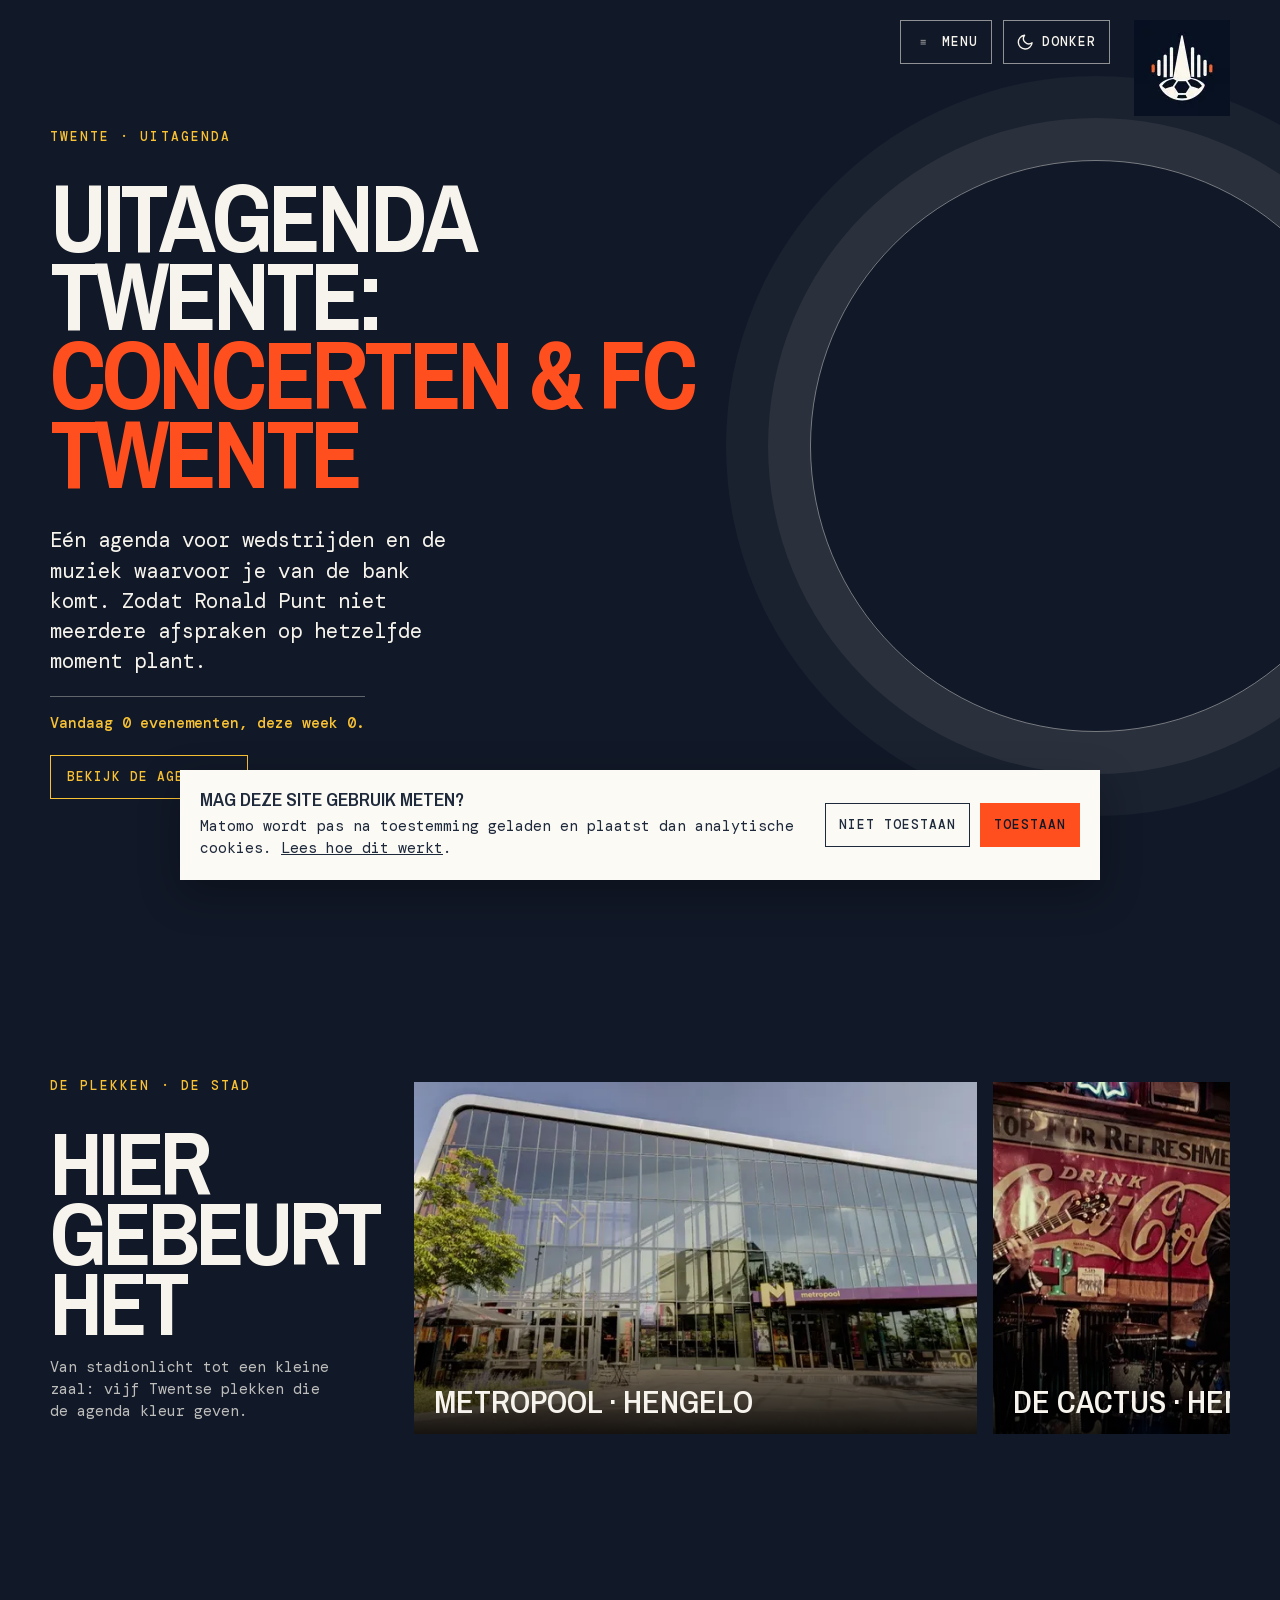
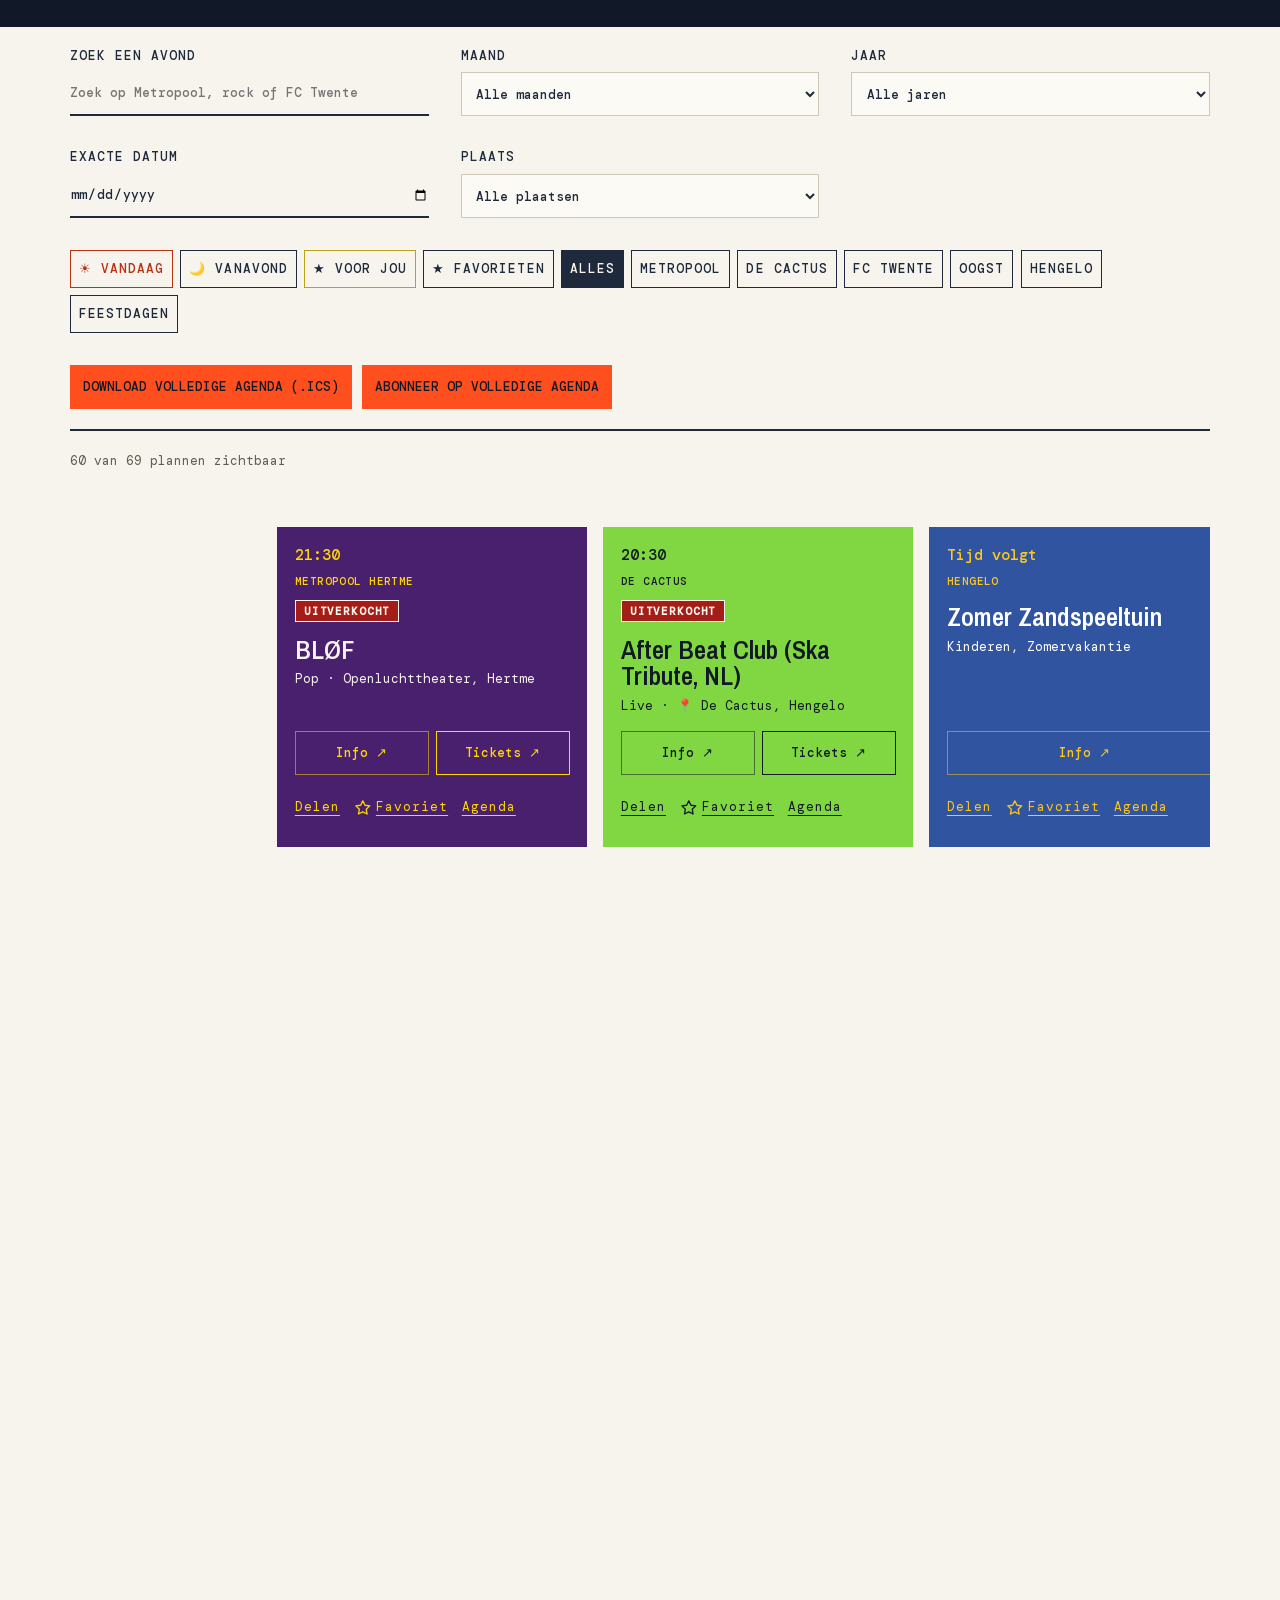
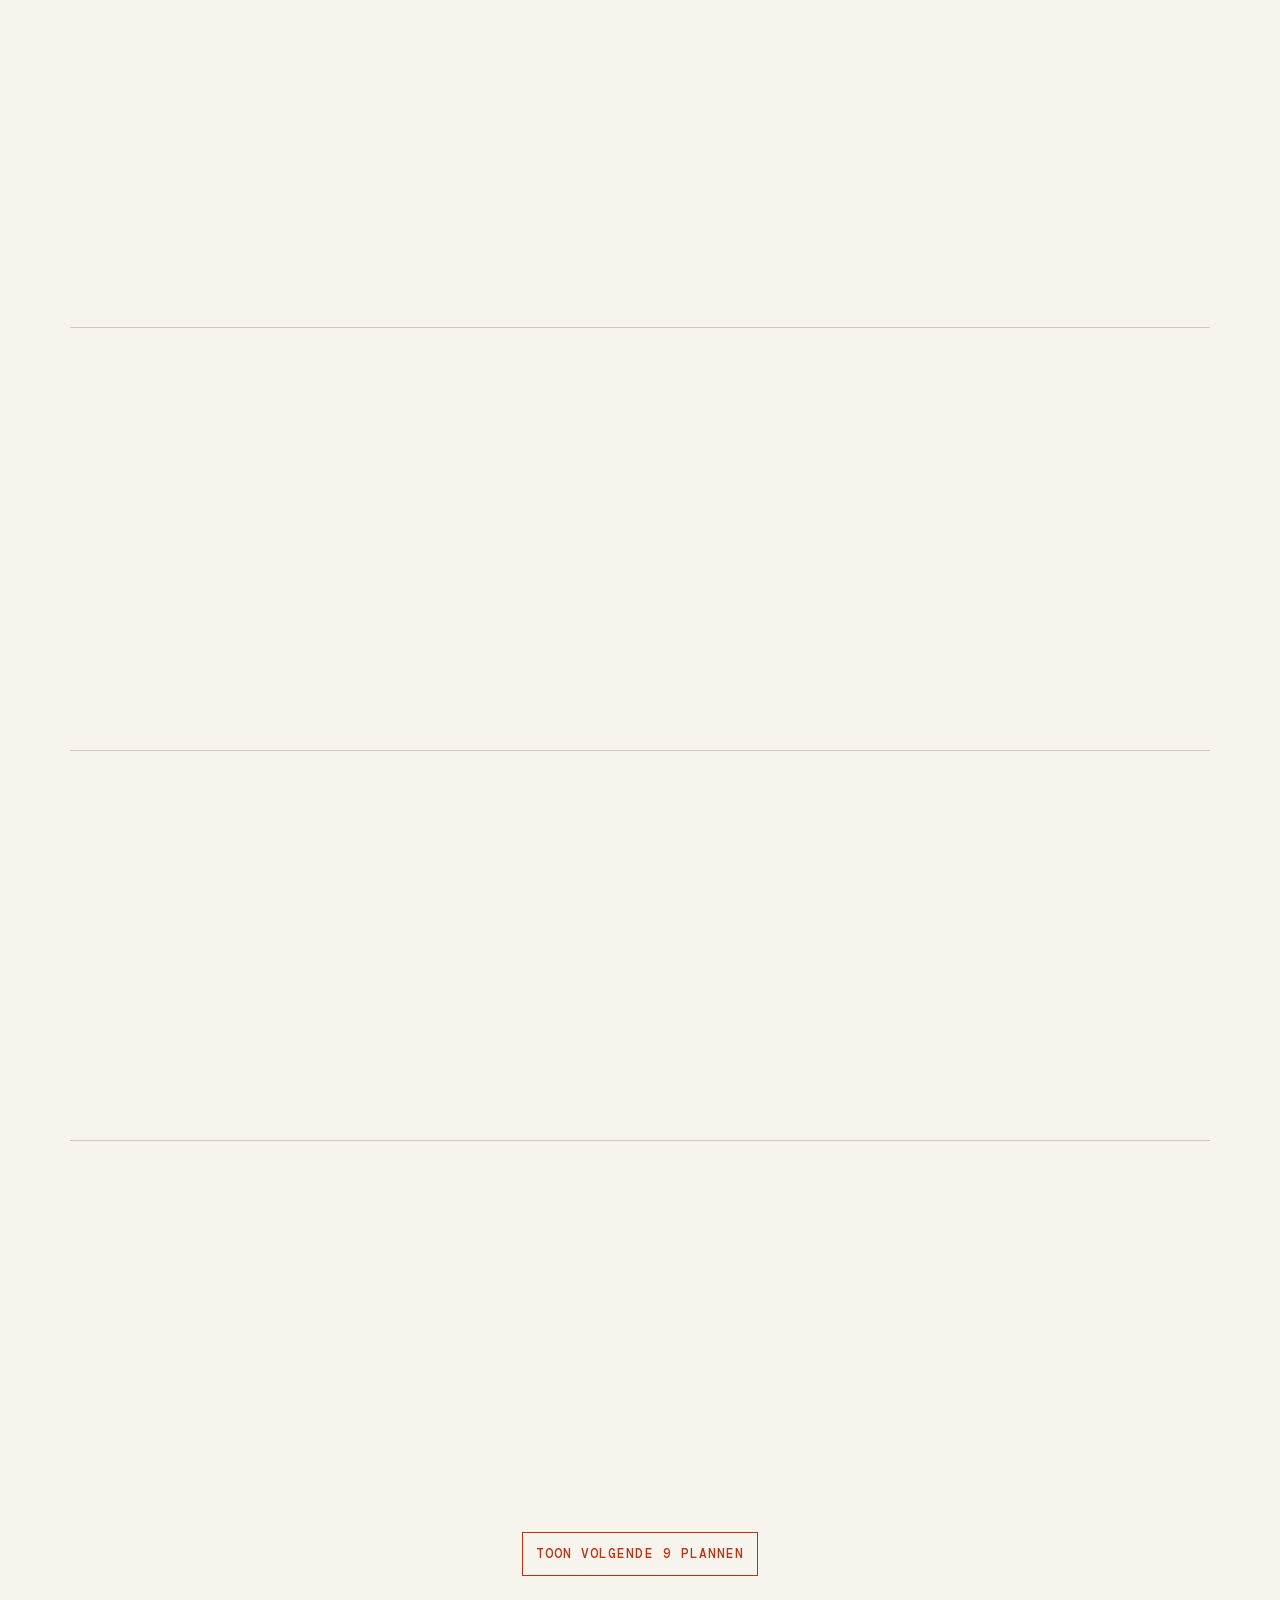
==== event-calendar/index.html @ 2060666c "Move suggestion form, footer text and standings to their own pages The homepage now ends at the agen" ====
<!doctype html>
<html lang="nl" class="no-js">
  <head>
    <meta charset="utf-8" />
    <meta name="viewport" content="width=device-width, initial-scale=1, viewport-fit=cover" />
    <title>Uitagenda Twente – Concerten, evenementen en FC Twente</title>
    <meta name="description" content="De lokale uitagenda voor Twente: concerten, evenementen, FC Twente en feestdagen in Hengelo, Enschede en de rest van de regio." />
    <meta name="robots" content="index, follow" />
    <meta name="theme-color" content="#111827" />
    <meta name="mobile-web-app-capable" content="yes" />
    <meta name="apple-mobile-web-app-capable" content="yes" />
    <meta name="apple-mobile-web-app-status-bar-style" content="black-translucent" />
    <meta name="apple-mobile-web-app-title" content="Uit Vandaag" />
    <script src="theme.js?v=20260821-logo-links-1"></script>
    <link rel="canonical" href="https://event-calendar.puntuale.nl/" />
    <link rel="alternate" type="application/rss+xml" title="Uitagenda Twente" href="/feeds/agenda.xml" />
    <link rel="preconnect" href="https://matomo.puntuale.nl" crossorigin />
    <link rel="icon" href="favicon.ico" sizes="any" />
    <link rel="icon" type="image/png" sizes="32x32" href="assets/favicon-32.png" />
    <link rel="apple-touch-icon" sizes="180x180" href="assets/apple-touch-icon.png" />
    <link rel="manifest" href="site.webmanifest" />
    <meta property="og:type" content="website" />
    <meta property="og:locale" content="nl_NL" />
    <meta property="og:site_name" content="Uit Vandaag — Twente" />
    <meta property="og:title" content="Uitagenda Twente: Concerten &amp; FC Twente" />
    <meta property="og:description" content="Eén agenda voor wedstrijden van FC Twente en concerten in Hengelo en Enschede." />
    <meta property="og:url" content="https://event-calendar.puntuale.nl/" />
    <meta property="og:image" content="https://event-calendar.puntuale.nl/assets/uit-vandaag-mark.png" />
    <meta property="og:image:secure_url" content="https://event-calendar.puntuale.nl/assets/uit-vandaag-mark.png" />
    <meta property="og:image:type" content="image/png" />
    <meta property="og:image:width" content="1254" />
    <meta property="og:image:height" content="1254" />
    <meta property="og:image:alt" content="Uit Vandaag — Twente: muziek en voetbal in één agenda" />
    <meta name="twitter:card" content="summary" />
    <meta name="twitter:title" content="Uitagenda Twente: Concerten &amp; FC Twente" />
    <meta name="twitter:description" content="Eén agenda voor wedstrijden van FC Twente en concerten in Hengelo en Enschede." />
    <meta name="twitter:image" content="https://event-calendar.puntuale.nl/assets/uit-vandaag-mark.png" />
    <link rel="preload" href="assets/fonts/archivo-narrow-latin.woff2" as="font" type="font/woff2" crossorigin />
    <link rel="stylesheet" href="styles.css?v=20261014-pages-1" />
    <script type="application/ld+json">{"@context":"https://schema.org","@type":"WebSite","name":"Uit Vandaag — Twente","url":"https://event-calendar.puntuale.nl/","description":"Actuele Twentse uitagenda met concerten en FC Twente-wedstrijden.","inLanguage":"nl-NL","publisher":{"@type":"Person","name":"Ronald Punt","url":"https://www.ronaldpunt.nl"},"potentialAction":{"@type":"SearchAction","target":"https://event-calendar.puntuale.nl/?q={search_term_string}","query-input":"required name=search_term_string"}}</script>
    <!-- EVENT_SCHEMA_START --><script id="event-schema" type="application/ld+json">{"@context": "https://schema.org", "@type": "ItemList", "name": "Uitagenda Twente: Concerten \u0026 FC Twente", "itemListOrder": "https://schema.org/ItemListOrderAscending", "numberOfItems": 57, "itemListElement": [{"@type": "ListItem", "position": 1, "item": {"@type": "Event", "@id": "https://event-calendar.puntuale.nl/#event-02d32b2095bc6dd5", "name": "Zomer Zandspeeltuin", "startDate": "2026-08-21", "eventStatus": "https://schema.org/EventScheduled", "url": "https://uitinhengelo.nl/evenementen/zomer-zandspeeltuin", "description": "Kinderen, Zomervakantie"}}, {"@type": "ListItem", "position": 2, "item": {"@type": "Event", "@id": "https://event-calendar.puntuale.nl/#event-b68381d27ac7124c", "name": "Rabobank Beach Courts Hengelo", "startDate": "2026-08-21T08:00:00Z", "eventStatus": "https://schema.org/EventScheduled", "url": "https://uitinhengelo.nl/evenementen/rabobank-beach-courts", "description": "Sport \u0026 Spel"}}, {"@type": "ListItem", "position": 3, "item": {"@type": "Event", "@id": "https://event-calendar.puntuale.nl/#event-c715fd6ad709b92b", "name": "Nightskate Twente", "startDate": "2026-08-21T17:30:00Z", "eventStatus": "https://schema.org/EventScheduled", "url": "https://uitinhengelo.nl/evenementen/nightskate-twente", "description": "Actief, Diversen, Sport \u0026 Spel"}}, {"@type": "ListItem", "position": 4, "item": {"@type": "Event", "@id": "https://event-calendar.puntuale.nl/#event-c436fe1c69c6929b", "name": "THELMA Themafilm over bankfraude", "startDate": "2026-08-21T17:30:00Z", "eventStatus": "https://schema.org/EventScheduled", "url": "https://uitinhengelo.nl/evenementen/thelma-themafilm-over-bankfraude", "description": "Film, Jeugd / Familie"}}, {"@type": "ListItem", "position": 5, "item": {"@type": "Event", "@id": "https://event-calendar.puntuale.nl/#event-937d8d5bef94f0b2", "name": "After Beat Club (Ska Tribute, NL)", "startDate": "2026-08-21T18:30:00Z", "eventStatus": "https://schema.org/EventScheduled", "url": "https://decactus.stager.co/shop/default/events/111533546", "location": {"@type": "Place", "name": "De Cactus, Hengelo"}, "offers": {"@type": "Offer", "url": "https://decactus.stager.co/shop/default/events/111533546", "availability": "https://schema.org/SoldOut"}}}, {"@type": "ListItem", "position": 6, "item": {"@type": "Event", "@id": "https://event-calendar.puntuale.nl/#event-dffe48b52babff65", "name": "BLØF", "startDate": "2026-08-21T19:30:00Z", "eventStatus": "https://schema.org/EventScheduled", "url": "https://metropool.nl/agenda/blof", "location": {"@type": "Place", "name": "Hertme"}, "description": "Pop", "offers": {"@type": "Offer", "url": "https://www.ticketmaster.nl/event/1737507367?CAMEFROM=METROPOOL\u0026brand=nl_metropool", "availability": "https://schema.org/SoldOut"}}}, {"@type": "ListItem", "position": 7, "item": {"@type": "Event", "@id": "https://event-calendar.puntuale.nl/#event-f7d5c1f00893e15b", "name": "ATC'65 MMT Bouw Top Tournament U11 \u0026 U12", "startDate": "2026-08-22T08:00:00Z", "eventStatus": "https://schema.org/EventScheduled", "url": "https://uitinhengelo.nl/evenementen/atc65-mmt-bouw-top-tournament-u11-u12", "description": "Actief, Kinderen, Sport \u0026 Spel, Jeugd / Familie"}}, {"@type": "ListItem", "position": 8, "item": {"@type": "Event", "@id": "https://event-calendar.puntuale.nl/#event-442e029842c5c0aa", "name": "Oogst Live: Nana Adjoa + LUWTEN", "startDate": "2026-08-22T18:00:00Z", "eventStatus": "https://schema.org/EventScheduled", "url": "https://metropool.nl/agenda/oogst-live-nana-adjoa-luwten", "location": {"@type": "Place", "name": "Hengelo"}, "description": "Pop", "offers": {"@type": "Offer", "url": "https://metropool.nl/agenda/oogst-live-nana-adjoa-luwten", "availability": "https://schema.org/InStock"}}}, {"@type": "ListItem", "position": 9, "item": {"@type": "Event", "@id": "https://event-calendar.puntuale.nl/#event-60c3a91e8e9e7566", "name": "Guess The Groove", "startDate": "2026-08-22T18:00:00Z", "eventStatus": "https://schema.org/EventScheduled", "url": "https://uitinhengelo.nl/evenementen/guess-the-groove", "description": "Muziek"}}, {"@type": "ListItem", "position": 10, "item": {"@type": "Event", "@id": "https://event-calendar.puntuale.nl/#event-697379966759cdfe", "name": "The Loop  (Classic Blues/Rock Revival, Covers, NL)", "startDate": "2026-08-22T18:30:00Z", "eventStatus": "https://schema.org/EventScheduled", "url": "https://decactus.stager.co/shop/default/events/111655473", "location": {"@type": "Place", "name": "De Cactus, Hengelo"}, "offers": {"@type": "Offer", "url": "https://decactus.stager.co/shop/default/events/111655473", "availability": "https://schema.org/InStock"}}}, {"@type": "ListItem", "position": 11, "item": {"@type": "Event", "@id": "https://event-calendar.puntuale.nl/#event-202077d6faf9a8b3", "name": "Rico Mambo", "startDate": "2026-08-22T19:00:00Z", "eventStatus": "https://schema.org/EventScheduled", "url": "https://metropool.nl/agenda/rico-mambo", "location": {"@type": "Place", "name": "Enschede"}, "description": "Latin", "offers": {"@type": "Offer", "url": "https://metropool.nl/agenda/rico-mambo", "availability": "https://schema.org/InStock"}}}, {"@type": "ListItem", "position": 12, "item": {"@type": "Event", "@id": "https://event-calendar.puntuale.nl/#event-bb2f8f235c4118bd", "name": "Ilse DeLange", "startDate": "2026-08-22T19:30:00Z", "eventStatus": "https://schema.org/EventScheduled", "url": "https://metropool.nl/agenda/ilse-delange", "location": {"@type": "Place", "name": "Hertme"}, "description": "Pop", "offers": {"@type": "Offer", "url": "https://www.ticketmaster.nl/event/195920358?CAMEFROM=METROPOOL\u0026brand=nl_metropool", "availability": "https://schema.org/SoldOut"}}}, {"@type": "ListItem", "position": 13, "item": {"@type": "Event", "@id": "https://event-calendar.puntuale.nl/#event-e41d172b8ba36ba3", "name": "Dansen in het park", "startDate": "2026-08-23T08:30:00Z", "eventStatus": "https://schema.org/EventScheduled", "url": "https://uitinhengelo.nl/evenementen/dansen-in-het-park", "description": "Evenement"}}, {"@type": "ListItem", "position": 14, "item": {"@type": "Event", "@id": "https://event-calendar.puntuale.nl/#event-4c112910ba13be8f", "name": "Open Zondagen Heemtuin", "startDate": "2026-08-23T11:00:00Z", "eventStatus": "https://schema.org/EventScheduled", "url": "https://uitinhengelo.nl/evenementen/open-zondagen-heemtuin", "description": "Actief, Diversen"}}, {"@type": "ListItem", "position": 15, "item": {"@type": "Event", "@id": "https://event-calendar.puntuale.nl/#event-e105376f88ae7ae3", "name": "ISLE", "startDate": "2026-08-23T12:00:00Z", "eventStatus": "https://schema.org/EventScheduled", "url": "https://uitinhengelo.nl/evenementen/isle", "description": "Muziek"}}, {"@type": "ListItem", "position": 16, "item": {"@type": "Event", "@id": "https://event-calendar.puntuale.nl/#event-5f8e543796c9f9f1", "name": "The DS Band", "startDate": "2026-08-23T12:00:00Z", "eventStatus": "https://schema.org/EventScheduled", "url": "https://uitinhengelo.nl/evenementen/the-ds-band", "description": "Actief, Diversen, Muziek"}}, {"@type": "ListItem", "position": 17, "item": {"@type": "Event", "@id": "https://event-calendar.puntuale.nl/#event-7bed6289811e2ba2", "name": "Zwem Vier Daagse", "startDate": "2026-08-24T16:00:00Z", "eventStatus": "https://schema.org/EventScheduled", "url": "https://uitinhengelo.nl/evenementen/zwem-vier-daagse", "description": "Actief, Kinderen, Sport \u0026 Spel, Jeugd / Familie"}}, {"@type": "ListItem", "position": 18, "item": {"@type": "Event", "@id": "https://event-calendar.puntuale.nl/#event-ecb03ed4f9120e2e", "name": "Open Dagen met gratis Zumba les", "startDate": "2026-08-24T17:15:00Z", "eventStatus": "https://schema.org/EventScheduled", "url": "https://uitinhengelo.nl/evenementen/open-dagen-met-gratis-zumba-les", "description": "Muziek, Dans"}}, {"@type": "ListItem", "position": 19, "item": {"@type": "Event", "@id": "https://event-calendar.puntuale.nl/#event-34c1ce7d1aa83e66", "name": "ArtEZ Afterglow", "startDate": "2026-08-24T17:30:00Z", "eventStatus": "https://schema.org/EventScheduled", "url": "https://metropool.nl/agenda/artez-afterglow", "location": {"@type": "Place", "name": "Enschede"}, "description": "Pop", "offers": {"@type": "Offer", "url": "https://metropool.nl/agenda/artez-afterglow", "availability": "https://schema.org/InStock"}}}, {"@type": "ListItem", "position": 20, "item": {"@type": "Event", "@id": "https://event-calendar.puntuale.nl/#event-a85c2532bc39d3bc", "name": "Blood on the Clocktower", "startDate": "2026-08-25T17:00:00Z", "eventStatus": "https://schema.org/EventScheduled", "url": "https://uitinhengelo.nl/evenementen/blood-on-the-clocktower", "description": "Diversen, Kinderen, Sport \u0026 Spel, Jeugd / Familie"}}, {"@type": "ListItem", "position": 21, "item": {"@type": "Event", "@id": "https://event-calendar.puntuale.nl/#event-05e9de692ebf8341", "name": "Deadsquad", "startDate": "2026-08-25T19:45:00Z", "eventStatus": "https://schema.org/EventScheduled", "url": "https://metropool.nl/agenda/deadsquad", "location": {"@type": "Place", "name": "Hengelo"}, "description": "Metal", "offers": {"@type": "Offer", "url": "https://www.ticketmaster.nl/event/1772445005?CAMEFROM=METROPOOL\u0026brand=nl_metropool", "availability": "https://schema.org/InStock"}}}, {"@type": "ListItem", "position": 22, "item": {"@type": "Event", "@id": "https://event-calendar.puntuale.nl/#event-834af33633dfed21", "name": "Introductieconcert", "startDate": "2026-08-26T17:00:00Z", "eventStatus": "https://schema.org/EventScheduled", "url": "https://metropool.nl/agenda/introductieconcert", "location": {"@type": "Place", "name": "Enschede"}, "description": "Pop", "offers": {"@type": "Offer", "url": "https://metropool.nl/agenda/introductieconcert", "availability": "https://schema.org/InStock"}}}, {"@type": "ListItem", "position": 23, "item": {"@type": "SportsEvent", "@id": "https://event-calendar.puntuale.nl/#event-b790d1597bc1249a", "name": "Qarabağ - FC Twente", "startDate": "2026-08-27T16:00:00Z", "eventStatus": "https://schema.org/EventScheduled", "description": "Voetbal"}}, {"@type": "ListItem", "position": 24, "item": {"@type": "Event", "@id": "https://event-calendar.puntuale.nl/#event-d01182b22ddc78f7", "name": "Comic design (striptekenen) met Stefan Eenkhoorn", "startDate": "2026-08-27T16:30:00Z", "eventStatus": "https://schema.org/EventScheduled", "url": "https://uitinhengelo.nl/evenementen/comic-design-striptekenen-met-stefan-eenkhoorn-voor-12-t-m-15-jaar", "description": "Actief, Kinderen, Kunst \u0026 Cultuur, Sport \u0026 Spel, Jeugd / Familie"}}, {"@type": "ListItem", "position": 25, "item": {"@type": "Event", "@id": "https://event-calendar.puntuale.nl/#event-a7c18b55554a6450", "name": "infoavond: Nepagenten en online criminaliteit Hengelo", "startDate": "2026-08-27T17:30:00Z", "eventStatus": "https://schema.org/EventScheduled", "url": "https://uitinhengelo.nl/evenementen/infoavond-nepagenten-en-online-criminaliteit-hengelo", "description": "Diversen, Jeugd / Familie"}}, {"@type": "ListItem", "position": 26, "item": {"@type": "Event", "@id": "https://event-calendar.puntuale.nl/#event-a48022003cd25500", "name": "Sean Webster Band (Blues, Rock, UK/NL)", "startDate": "2026-08-27T18:30:00Z", "eventStatus": "https://schema.org/EventScheduled", "url": "https://decactus.stager.co/shop/default/events/111641185", "location": {"@type": "Place", "name": "De Cactus, Hengelo"}, "offers": {"@type": "Offer", "url": "https://decactus.stager.co/shop/default/events/111641185", "availability": "https://schema.org/InStock"}}}, {"@type": "ListItem", "position": 27, "item": {"@type": "Event", "@id": "https://event-calendar.puntuale.nl/#event-ca3340716a0e21c7", "name": "Volksfeesten Oele", "startDate": "2026-08-28", "eventStatus": "https://schema.org/EventScheduled", "url": "https://uitinhengelo.nl/evenementen/volksfeesten-oele", "description": "Sport \u0026 Spel, Zomervakantie, Muziek"}}, {"@type": "ListItem", "position": 28, "item": {"@type": "Event", "@id": "https://event-calendar.puntuale.nl/#event-435cb14953e2e6f7", "name": "Zomerdisco BS De Jeugd", "startDate": "2026-08-28T17:00:00Z", "eventStatus": "https://schema.org/EventScheduled", "url": "https://uitinhengelo.nl/evenementen/zomerdisco-bs-de-jeugd", "description": "Actief, Kinderen, Jeugd / Familie, Muziek"}}, {"@type": "ListItem", "position": 29, "item": {"@type": "Event", "@id": "https://event-calendar.puntuale.nl/#event-36aab0ccf7177efd", "name": "Nightskate Twente", "startDate": "2026-08-28T17:30:00Z", "eventStatus": "https://schema.org/EventScheduled", "url": "https://uitinhengelo.nl/evenementen/nightskate-twente", "description": "Actief, Diversen, Sport \u0026 Spel"}}, {"@type": "ListItem", "position": 30, "item": {"@type": "Event", "@id": "https://event-calendar.puntuale.nl/#event-631b164f5d5cdf98", "name": "Kasbah Markt – The Vintage Plus Edition", "startDate": "2026-08-29T08:00:00Z", "eventStatus": "https://schema.org/EventScheduled", "url": "https://uitinhengelo.nl/evenementen/kasbah-markt-the-vintage-plus-edition", "description": "Markten"}}, {"@type": "ListItem", "position": 31, "item": {"@type": "Event", "@id": "https://event-calendar.puntuale.nl/#event-f0ca042936a4c907", "name": "Kids@thePark (geannuleerd)", "startDate": "2026-08-29T09:00:00Z", "eventStatus": "https://schema.org/EventScheduled", "url": "https://uitinhengelo.nl/evenementen/kids-at-the-park", "description": "Actief, Eten \u0026 Drinken, Kinderen, Theater, Jeugd / Familie, Muziek, Dans"}}, {"@type": "ListItem", "position": 32, "item": {"@type": "Event", "@id": "https://event-calendar.puntuale.nl/#event-1b9cf1ecb7f5afd7", "name": "Oogst Live: Ooostblok + Jeepers Creepers", "startDate": "2026-08-29T18:00:00Z", "eventStatus": "https://schema.org/EventScheduled", "url": "https://metropool.nl/agenda/oogst-live-ooostblok-jeepers-creepers", "location": {"@type": "Place", "name": "Hengelo"}, "description": "Overig", "offers": {"@type": "Offer", "url": "https://metropool.nl/agenda/oogst-live-ooostblok-jeepers-creepers", "availability": "https://schema.org/InStock"}}}, {"@type": "ListItem", "position": 33, "item": {"@type": "Event", "@id": "https://event-calendar.puntuale.nl/#event-231348d2718c5d3e", "name": "Gratis Buitenfilm: Sideways", "startDate": "2026-08-29T18:30:00Z", "eventStatus": "https://schema.org/EventScheduled", "url": "https://uitinhengelo.nl/evenementen/gratis-buitenfilm-sideways", "description": "Film, Filmhuis"}}, {"@type": "ListItem", "position": 34, "item": {"@type": "Event", "@id": "https://event-calendar.puntuale.nl/#event-554e216f68038274", "name": "Clownerie-workshop 2. De clown ontwaakt", "startDate": "2026-08-30T07:30:00Z", "eventStatus": "https://schema.org/EventScheduled", "url": "https://uitinhengelo.nl/evenementen/clownerie-workshop-2-de-clown-ontwaakt", "description": "Actief, Kinderen, Jeugd / Familie"}}, {"@type": "ListItem", "position": 35, "item": {"@type": "Event", "@id": "https://event-calendar.puntuale.nl/#event-2a07c9a284234561", "name": "Italian Lunch op het marktplein", "startDate": "2026-08-30T10:00:00Z", "eventStatus": "https://schema.org/EventScheduled", "url": "https://uitinhengelo.nl/evenementen/italian-lunch-op-het-marktplein-2", "description": "Eten \u0026 Drinken, Muziek"}}, {"@type": "ListItem", "position": 36, "item": {"@type": "Event", "@id": "https://event-calendar.puntuale.nl/#event-eb6d36c5dd5578c0", "name": "Koopzondag binnenstad Hengelo", "startDate": "2026-08-30T10:00:00Z", "eventStatus": "https://schema.org/EventScheduled", "url": "https://uitinhengelo.nl/evenementen/koopzondag-binnenstad-hengelo", "description": "Diversen"}}, {"@type": "ListItem", "position": 37, "item": {"@type": "Event", "@id": "https://event-calendar.puntuale.nl/#event-a9d25f81059cea55", "name": "Beweeg! in het park", "startDate": "2026-08-30T11:00:00Z", "eventStatus": "https://schema.org/EventScheduled", "url": "https://uitinhengelo.nl/evenementen/beweeg-in-het-park", "description": "Actief, Diversen, Kinderen, Sport \u0026 Spel, Muziek"}}, {"@type": "ListItem", "position": 38, "item": {"@type": "Event", "@id": "https://event-calendar.puntuale.nl/#event-10479b2cf4d5139f", "name": "Open Zondagen Heemtuin", "startDate": "2026-08-30T11:00:00Z", "eventStatus": "https://schema.org/EventScheduled", "url": "https://uitinhengelo.nl/evenementen/open-zondagen-heemtuin", "description": "Actief, Diversen"}}, {"@type": "ListItem", "position": 39, "item": {"@type": "Event", "@id": "https://event-calendar.puntuale.nl/#event-bdde5f857c15b4c4", "name": "@Jo's", "startDate": "2026-08-30T12:00:00Z", "eventStatus": "https://schema.org/EventScheduled", "url": "https://uitinhengelo.nl/evenementen/jos", "description": "Actief, Muziek"}}, {"@type": "ListItem", "position": 40, "item": {"@type": "Event", "@id": "https://event-calendar.puntuale.nl/#event-9267dd17ed4d8cd7", "name": "Luc Mats", "startDate": "2026-08-30T12:00:00Z", "eventStatus": "https://schema.org/EventScheduled", "url": "https://uitinhengelo.nl/evenementen/luc-mats", "description": "Actief, Muziek"}}, {"@type": "ListItem", "position": 41, "item": {"@type": "Event", "@id": "https://event-calendar.puntuale.nl/#event-05efecc8ec10b373", "name": "Old Ni-js @ De Cactus 30/08/2026 (Dialect, Rock, NL)", "startDate": "2026-08-30T13:30:00Z", "eventStatus": "https://schema.org/EventScheduled", "url": "https://decactus.stager.co/shop/default/events/111609428", "location": {"@type": "Place", "name": "De Cactus, Hengelo"}, "offers": {"@type": "Offer", "url": "https://decactus.stager.co/shop/default/events/111609428", "availability": "https://schema.org/SoldOut"}}}, {"@type": "ListItem", "position": 42, "item": {"@type": "SportsEvent", "@id": "https://event-calendar.puntuale.nl/#event-ead35d58517cdabc", "name": "SC Cambuur - FC Twente", "startDate": "2026-08-30T18:00:00Z", "eventStatus": "https://schema.org/EventScheduled", "description": "Voetbal"}}, {"@type": "ListItem", "position": 43, "item": {"@type": "Event", "@id": "https://event-calendar.puntuale.nl/#event-82a3e78c4ff172c0", "name": "Josh Smith \u0026 Band (Blues, Rock, Jazz, USA)", "startDate": "2026-09-01T18:30:00Z", "eventStatus": "https://schema.org/EventScheduled", "url": "https://decactus.stager.co/shop/default/events/111643662", "location": {"@type": "Place", "name": "De Cactus, Hengelo"}, "offers": {"@type": "Offer", "url": "https://decactus.stager.co/shop/default/events/111643662", "availability": "https://schema.org/SoldOut"}}}, {"@type": "ListItem", "position": 44, "item": {"@type": "Event", "@id": "https://event-calendar.puntuale.nl/#event-d6cc4e13c717a2db", "name": "Pubquiz @'t Pleintje", "startDate": "2026-09-01T18:30:00Z", "eventStatus": "https://schema.org/EventScheduled", "url": "https://uitinhengelo.nl/evenementen/pubquiz-t-pleintje", "description": "Diversen"}}, {"@type": "ListItem", "position": 45, "item": {"@type": "Event", "@id": "https://event-calendar.puntuale.nl/#event-fee3535ba7a23ea1", "name": "Monkeyjam", "startDate": "2026-09-02T18:00:00Z", "eventStatus": "https://schema.org/EventScheduled", "url": "https://metropool.nl/agenda/monkeyjam-2-sep", "location": {"@type": "Place", "name": "Enschede"}, "description": "Pop", "offers": {"@type": "Offer", "url": "https://metropool.nl/agenda/monkeyjam-2-sep", "availability": "https://schema.org/InStock"}}}, {"@type": "ListItem", "position": 46, "item": {"@type": "Event", "@id": "https://event-calendar.puntuale.nl/#event-546fefab9fa68ae6", "name": "Akoestische Sessie 2 september 2026", "startDate": "2026-09-02T18:30:00Z", "eventStatus": "https://schema.org/EventScheduled", "url": "https://decactus.stager.co/shop/default/events/111652275", "location": {"@type": "Place", "name": "De Cactus, Hengelo"}, "offers": {"@type": "Offer", "url": "https://decactus.stager.co/shop/default/events/111652275", "availability": "https://schema.org/InStock"}}}, {"@type": "ListItem", "position": 47, "item": {"@type": "Event", "@id": "https://event-calendar.puntuale.nl/#event-aca4f9ce6e206ea2", "name": "Jeugdfonds Let's Dance", "startDate": "2026-09-03T16:00:00Z", "eventStatus": "https://schema.org/EventScheduled", "url": "https://uitinhengelo.nl/evenementen/jeugdfonds-lets-dance", "description": "Kinderen, Jeugd / Familie, Muziek, Dans"}}, {"@type": "ListItem", "position": 48, "item": {"@type": "Event", "@id": "https://event-calendar.puntuale.nl/#event-fca46a3837344ccd", "name": "Antimatter \u0026 Sleeping Pulse", "startDate": "2026-09-03T18:00:00Z", "eventStatus": "https://schema.org/EventScheduled", "url": "https://metropool.nl/agenda/antimatter-sleeping-pulse", "location": {"@type": "Place", "name": "Hengelo"}, "description": "Rock", "offers": {"@type": "Offer", "url": "https://www.ticketmaster.nl/event/2045492797?CAMEFROM=METROPOOL\u0026brand=nl_metropool", "availability": "https://schema.org/InStock"}}}, {"@type": "ListItem", "position": 49, "item": {"@type": "Event", "@id": "https://event-calendar.puntuale.nl/#event-f427807cd148d67b", "name": "Don Diego Trio (Rockabilly, Surf, Rock\u0026Roll, Italië)", "startDate": "2026-09-03T18:30:00Z", "eventStatus": "https://schema.org/EventScheduled", "url": "https://decactus.stager.co/shop/default/events/111671831", "location": {"@type": "Place", "name": "De Cactus, Hengelo"}, "offers": {"@type": "Offer", "url": "https://decactus.stager.co/shop/default/events/111671831", "availability": "https://schema.org/InStock"}}}, {"@type": "ListItem", "position": 50, "item": {"@type": "Event", "@id": "https://event-calendar.puntuale.nl/#event-83d634ea426baf5f", "name": "Clownproeverij met Clownerie", "startDate": "2026-09-04T08:00:00Z", "eventStatus": "https://schema.org/EventScheduled", "url": "https://uitinhengelo.nl/evenementen/clownproeverij-met-clownerie", "description": "Actief, Diversen, Kinderen, Jeugd / Familie"}}, {"@type": "ListItem", "position": 51, "item": {"@type": "Event", "@id": "https://event-calendar.puntuale.nl/#event-e01ab2d827e79517", "name": "Jeu de Boules Stadstoernooi", "startDate": "2026-09-04T14:00:00Z", "eventStatus": "https://schema.org/EventScheduled", "url": "https://uitinhengelo.nl/evenementen/stadstoernooi-hengelo-jeu-de-boules", "description": "Actief, Diversen, Sport \u0026 Spel"}}, {"@type": "ListItem", "position": 52, "item": {"@type": "Event", "@id": "https://event-calendar.puntuale.nl/#event-7f5f125d8cc9a4e8", "name": "Sjonniepatat", "startDate": "2026-09-04T17:00:00Z", "eventStatus": "https://schema.org/EventScheduled", "url": "https://oogst.eu/agenda/", "location": {"@type": "Place", "name": "Broedplaats Oogst, Hengelo"}, "description": "DJ, Muziek, 19:00"}}, {"@type": "ListItem", "position": 53, "item": {"@type": "Event", "@id": "https://event-calendar.puntuale.nl/#event-313e7d28f1a59136", "name": "Nightskate Twente", "startDate": "2026-09-04T17:30:00Z", "eventStatus": "https://schema.org/EventScheduled", "url": "https://uitinhengelo.nl/evenementen/nightskate-twente", "description": "Actief, Diversen, Sport \u0026 Spel"}}, {"@type": "ListItem", "position": 54, "item": {"@type": "Event", "@id": "https://event-calendar.puntuale.nl/#event-3c48f052f4457772", "name": "Boogie Nights", "startDate": "2026-09-04T18:00:00Z", "eventStatus": "https://schema.org/EventScheduled", "url": "https://metropool.nl/agenda/boogie-nights", "location": {"@type": "Place", "name": "Enschede"}, "description": "Pop", "offers": {"@type": "Offer", "url": "https://www.ticketmaster.nl/event/454388601?CAMEFROM=METROPOOL\u0026brand=nl_metropool", "availability": "https://schema.org/InStock"}}}, {"@type": "ListItem", "position": 55, "item": {"@type": "Event", "@id": "https://event-calendar.puntuale.nl/#event-514d407996701100", "name": "Dilana Smith", "startDate": "2026-09-04T18:00:00Z", "eventStatus": "https://schema.org/EventScheduled", "url": "https://uitinhengelo.nl/evenementen/dilana-smith", "description": "Muziek"}}, {"@type": "ListItem", "position": 56, "item": {"@type": "Event", "@id": "https://event-calendar.puntuale.nl/#event-29980576c39dbe94", "name": "Jon Amor Trio (Original Blues, Funk, Rock, UK)", "startDate": "2026-09-04T18:30:00Z", "eventStatus": "https://schema.org/EventScheduled", "url": "https://decactus.stager.co/shop/default/events/111502542", "location": {"@type": "Place", "name": "De Cactus, Hengelo"}, "offers": {"@type": "Offer", "url": "https://decactus.stager.co/shop/default/events/111502542", "availability": "https://schema.org/InStock"}}}, {"@type": "ListItem", "position": 57, "item": {"@type": "Event", "@id": "https://event-calendar.puntuale.nl/#event-bed6bc17dbaf9139", "name": "Glas-in-loodmuseum Hengelo geopend!", "startDate": "2026-09-05T08:00:00Z", "eventStatus": "https://schema.org/EventScheduled", "url": "https://uitinhengelo.nl/evenementen/glas-in-loodmuseum-hengelo-geopend", "description": "Kunst \u0026 Cultuur"}}]}</script><!-- EVENT_SCHEMA_END -->
  </head>
  <body>
    <a class="skip-link" href="#main">Ga direct naar de agenda</a>
    <header class="masthead"><div class="masthead-actions"><nav class="site-menu" aria-label="Hoofdnavigatie"><button class="site-menu-toggle" type="button" data-menu-toggle aria-controls="site-menu-panel" aria-expanded="false"><span class="site-menu-icon" aria-hidden="true"><svg viewBox="0 0 100 100" xmlns="http://www.w3.org/2000/svg"><path class="line--1" d="M0 40h62c13 0 6 28-4 18L35 35"/><path class="line--2" d="M0 50h70"/><path class="line--3" d="M0 60h62c13 0 6-28-4-18L35 65"/></svg></span><span>Menu</span></button><div class="site-menu-panel" id="site-menu-panel" hidden><a href="index.html">Agenda</a><a href="about.html">Muzieksmaak</a><a href="technical.html">Techniek</a><a href="standings.html">Eredivisie</a><a href="contact.html">Contact</a><a href="disclaimer.html">Disclaimer</a><a href="privacy.html">Privacy</a></div></nav><button id="theme-toggle" class="theme-toggle" type="button" aria-label="Gebruik donkere modus" aria-pressed="false"><svg class="theme-icon theme-icon-moon" viewBox="0 0 24 24" aria-hidden="true"><path d="M21 12.8A9 9 0 1 1 11.2 3 7 7 0 0 0 21 12.8Z"/></svg><svg class="theme-icon theme-icon-sun" viewBox="0 0 24 24" aria-hidden="true"><path d="M12 17a5 5 0 1 0 0-10 5 5 0 0 0 0 10Z"/><path d="M12 1v2M12 21v2M4.2 4.2l1.4 1.4M18.4 18.4l1.4 1.4M1 12h2M21 12h2M4.2 19.8l1.4-1.4M18.4 5.6l1.4-1.4"/></svg><span data-theme-label>Donker</span></button></div><img class="brand-mark" src="assets/icon-96.webp" srcset="assets/icon-96.webp 1x, assets/icon-192.webp 2x" width="96" height="96" alt="Uit Vandaag Twente-logo" /><p class="eyebrow">TWENTE · UITAGENDA</p><h1>Uitagenda Twente:<br /> <em>Concerten &amp; FC Twente</em></h1><p class="lede">Eén agenda voor wedstrijden en de muziek waarvoor je van de bank komt. Zodat Ronald Punt niet meerdere afspraken op hetzelfde moment plant.</p><!-- HERO_SUMMARY_START --><p id="agenda-summary" class="agenda-summary" title="Deze week betekent de komende zeven dagen" aria-live="polite">Vandaag 6 evenementen, deze week 27.</p><!-- HERO_SUMMARY_END --><a class="hero-agenda-link" href="#agenda-controls">Bekijk de agenda <span aria-hidden="true">↓</span></a></header>
    <section class="venue-stream" aria-labelledby="venue-stream-title">
      <div class="venue-intro"><p class="eyebrow">DE PLEKKEN · DE STAD</p><h2 id="venue-stream-title">Hier gebeurt het</h2><p>Van stadionlicht tot een kleine zaal: vijf Twentse plekken die de agenda kleur geven.</p></div>
      <div class="venue-window">
        <div id="venue-track" class="venue-track">
          <figure class="venue-card"><a href="https://metropool.nl/" target="_blank" rel="noopener noreferrer"><img src="assets/venues/metropool-400.webp" srcset="assets/venues/metropool-400.webp 400w, assets/venues/metropool-640.webp 640w, assets/venues/metropool-1280.webp 1280w" sizes="(max-width: 700px) 78vw, (max-width: 1409px) 44vw, 620px" width="400" height="250" loading="eager" fetchpriority="high" decoding="async" alt="Glazen voorgevel van Metropool in Hengelo" /><figcaption>Metropool · Hengelo</figcaption></a></figure>
          <figure class="venue-card"><a href="https://www.decactus.nl/" target="_blank" rel="noopener noreferrer"><img src="assets/venues/de-cactus-400.webp" srcset="assets/venues/de-cactus-400.webp 400w, assets/venues/de-cactus-640.webp 640w, assets/venues/de-cactus-1280.webp 1280w" sizes="(max-width: 700px) 78vw, (max-width: 1409px) 44vw, 620px" width="400" height="250" loading="lazy" decoding="async" alt="Liveband op het kleine podium van De Cactus" /><figcaption>De Cactus · Hengelo</figcaption></a></figure>
          <figure class="venue-card"><a href="https://oogst.eu/" target="_blank" rel="noopener noreferrer"><img src="assets/venues/oogst-official-400.webp" srcset="assets/venues/oogst-official-400.webp 400w, assets/venues/oogst-official-640.webp 640w, assets/venues/oogst-official-1280.webp 1280w" sizes="(max-width: 700px) 78vw, (max-width: 1409px) 44vw, 620px" width="400" height="238" loading="lazy" decoding="async" alt="Luchtfoto van bezoekers bij Broedplaats Oogst in Hengelo" /><figcaption>Oogst · Hengelo</figcaption></a></figure>
          <figure class="venue-card"><a href="https://uitinhengelo.nl/" target="_blank" rel="noopener noreferrer"><img src="assets/venues/uit-in-hengelo-400.webp" srcset="assets/venues/uit-in-hengelo-400.webp 400w, assets/venues/uit-in-hengelo-640.webp 640w, assets/venues/uit-in-hengelo-1280.webp 1280w" sizes="(max-width: 700px) 78vw, (max-width: 1409px) 44vw, 620px" width="1280" height="800" loading="lazy" decoding="async" alt="Avond uit in het centrum van Hengelo" /><figcaption>Uit in Hengelo</figcaption></a></figure>
          <figure class="venue-card"><a href="https://fctwente.nl/de-grolsch-veste" target="_blank" rel="noopener noreferrer"><img src="assets/venues/grolsch-veste-400.webp" srcset="assets/venues/grolsch-veste-400.webp 400w, assets/venues/grolsch-veste-640.webp 640w, assets/venues/grolsch-veste-1280.webp 1280w" sizes="(max-width: 700px) 78vw, (max-width: 1409px) 44vw, 620px" width="1280" height="800" loading="lazy" decoding="async" alt="Buitenzijde van De Grolsch Veste onder een rode lucht" /><figcaption>De Grolsch Veste</figcaption></a></figure>
        </div>
      </div>
    </section>
    <main id="main" tabindex="-1">
      <p id="network-status" class="network-status" role="status" aria-live="polite" hidden></p>
      <section id="agenda-controls" class="controls" tabindex="-1" aria-label="Agenda filters">
        <label>Zoek een avond <input id="search" type="search" placeholder="Zoek op Metropool, rock of FC Twente" /></label>
        <label>Maand <select id="month-filter" aria-label="Kies een maand"><option value="">Alle maanden</option></select></label>
        <label>Jaar <select id="year-filter" aria-label="Kies een jaar"><option value="">Alle jaren</option></select></label>
        <label>Exacte datum <input id="date-filter" type="date" /></label>
        <label>Plaats <select id="city-filter"><option value="">Alle plaatsen</option><option value="hengelo">Hengelo</option><option value="enschede">Enschede</option><option value="almelo">Almelo</option></select></label>
        <div class="filters" role="group" aria-label="Agenda filteren"><button class="today-filter" data-today-filter aria-pressed="false">☀ Vandaag</button><button data-evening-filter aria-pressed="false">🌙 Vanavond</button><button class="taste-filter" data-recommended-filter aria-pressed="false">★ Voor jou</button><button data-favorites-filter aria-pressed="false">★ Favorieten</button><button class="active" data-filter="all" aria-pressed="true">Alles</button><button data-filter="metropool" aria-pressed="false">Metropool</button><button data-filter="de-cactus" aria-pressed="false">De Cactus</button><button data-filter="fc-twente" aria-pressed="false">FC Twente</button><button data-filter="oogst" aria-pressed="false">Oogst</button><button data-filter="hengelo" aria-pressed="false">Hengelo</button><button data-filter="feestdagen" aria-pressed="false">Feestdagen</button></div>
        <div class="calendar-actions" aria-label="Agenda toevoegen"><a class="calendar-download" href="events.ics" download="uit-vandaag-twente.ics">Download volledige agenda (.ics)</a><a class="calendar-download calendar-subscribe" href="webcal://event-calendar.puntuale.nl/events.ics">Abonneer op volledige agenda</a></div>
      </section>
      <p id="status" class="status js-status" data-state="loading" aria-live="polite" aria-atomic="true">Agenda laden…</p>
      <noscript>
        <section class="no-js-fallback" aria-labelledby="no-js-title">
          <p class="eyebrow">AGENDA ZONDER JAVASCRIPT</p>
          <h2 id="no-js-title">Toch iets plannen?</h2>
          <p>De interactieve agenda en filters hebben JavaScript nodig. Je kunt wel de <a href="events.ics">agenda downloaden</a> of rechtstreeks kijken bij <a href="https://metropool.nl/agenda/">Metropool</a>, <a href="https://decactus.nl/agenda/">De Cactus</a>, <a href="https://oogst.eu/agenda/">Oogst</a>, <a href="https://uitinhengelo.nl/evenementen/">Uit in Hengelo</a> en <a href="https://fctwente.nl/teams/eerste-selectie/wedstrijden">FC Twente</a>.</p>
        </section>
      </noscript>
      <section id="agenda" class="agenda" data-prerendered="true"><!-- EVENT_LIST_START --><section class="day"><div class="day-heading"><h2><time datetime="2026-08-21">vrijdag 21 augustus<span class="day-year">2026</span></time></h2><span>6 plannen</span></div><div class="day-events"><article class="event metropool"><p class="event-time">21:30</p><p class="venue">Metropool Hertme</p><p class="event-badges"><span class="sold-out-badge">Uitverkocht</span></p><h3>BLØF</h3><p class="meta">Pop · Openluchttheater, Hertme</p><div class="event-links"><div class="event-primary-actions"><a class="event-info-link" href="https://metropool.nl/agenda/blof" target="_blank" rel="noopener noreferrer">Info ↗</a><a class="tickets" href="https://www.ticketmaster.nl/event/1737507367?CAMEFROM=METROPOOL&amp;brand=nl_metropool" target="_blank" rel="noopener noreferrer">Tickets ↗</a></div><div class="event-utility-actions"><button class="event-share-button" type="button" data-event-share="{&quot;@type&quot;:&quot;Event&quot;,&quot;name&quot;:&quot;BLØF&quot;,&quot;startDate&quot;:&quot;2026-08-21T19:30:00Z&quot;,&quot;location&quot;:&quot;Hertme&quot;,&quot;genre&quot;:&quot;Pop&quot;,&quot;url&quot;:&quot;https://metropool.nl/agenda/blof&quot;,&quot;ticketUrl&quot;:&quot;https://www.ticketmaster.nl/event/1737507367?CAMEFROM=METROPOOL&amp;brand=nl_metropool&quot;,&quot;soldOut&quot;:true,&quot;stage&quot;:&quot;Openluchttheater, Hertme&quot;,&quot;source&quot;:&quot;metropool&quot;}" aria-label="Delen: BLØF" title="Deel de informatielink">Delen</button><button class="event-favorite-button" type="button" data-event-favorite="{&quot;@type&quot;:&quot;Event&quot;,&quot;name&quot;:&quot;BLØF&quot;,&quot;startDate&quot;:&quot;2026-08-21T19:30:00Z&quot;,&quot;location&quot;:&quot;Hertme&quot;,&quot;genre&quot;:&quot;Pop&quot;,&quot;url&quot;:&quot;https://metropool.nl/agenda/blof&quot;,&quot;ticketUrl&quot;:&quot;https://www.ticketmaster.nl/event/1737507367?CAMEFROM=METROPOOL&amp;brand=nl_metropool&quot;,&quot;soldOut&quot;:true,&quot;stage&quot;:&quot;Openluchttheater, Hertme&quot;,&quot;source&quot;:&quot;metropool&quot;}" aria-pressed="false" aria-label="Favoriet: BLØF" title="Bewaar dit plan als favoriet"><svg viewBox="0 0 24 24" aria-hidden="true"><path d="M12 2.5l2.9 6 6.6.9-4.8 4.6 1.2 6.5L12 17.5l-5.9 3 1.2-6.5L2.5 9.4l6.6-.9z"/></svg><span>Favoriet</span></button><button class="event-calendar-button" type="button" data-event-calendar="{&quot;@type&quot;:&quot;Event&quot;,&quot;name&quot;:&quot;BLØF&quot;,&quot;startDate&quot;:&quot;2026-08-21T19:30:00Z&quot;,&quot;location&quot;:&quot;Hertme&quot;,&quot;genre&quot;:&quot;Pop&quot;,&quot;url&quot;:&quot;https://metropool.nl/agenda/blof&quot;,&quot;ticketUrl&quot;:&quot;https://www.ticketmaster.nl/event/1737507367?CAMEFROM=METROPOOL&amp;brand=nl_metropool&quot;,&quot;soldOut&quot;:true,&quot;stage&quot;:&quot;Openluchttheater, Hertme&quot;,&quot;source&quot;:&quot;metropool&quot;}" aria-label="Zet in agenda: BLØF" title="Download dit evenement als iCalendar-bestand">Agenda</button></div></div></article><article class="event de-cactus"><p class="event-time">20:30</p><p class="venue">De Cactus</p><p class="event-badges"><span class="sold-out-badge">Uitverkocht</span></p><h3>After Beat Club (Ska Tribute, NL)</h3><p class="meta">Live · 📍 De Cactus, Hengelo</p><div class="event-links"><div class="event-primary-actions"><a class="event-info-link" href="https://decactus.stager.co/shop/default/events/111533546" target="_blank" rel="noopener noreferrer">Info ↗</a><a class="tickets" href="https://decactus.stager.co/shop/default/events/111533546" target="_blank" rel="noopener noreferrer">Tickets ↗</a></div><div class="event-utility-actions"><button class="event-share-button" type="button" data-event-share="{&quot;@type&quot;:&quot;Event&quot;,&quot;name&quot;:&quot;After Beat Club (Ska Tribute, NL)&quot;,&quot;startDate&quot;:&quot;2026-08-21T18:30:00Z&quot;,&quot;endDate&quot;:&quot;2026-08-21T21:30:00Z&quot;,&quot;location&quot;:&quot;De Cactus, Hengelo&quot;,&quot;url&quot;:&quot;https://decactus.stager.co/shop/default/events/111533546&quot;,&quot;ticketUrl&quot;:&quot;https://decactus.stager.co/shop/default/events/111533546&quot;,&quot;soldOut&quot;:true,&quot;source&quot;:&quot;de-cactus&quot;}" aria-label="Delen: After Beat Club (Ska Tribute, NL)" title="Deel de informatielink">Delen</button><button class="event-favorite-button" type="button" data-event-favorite="{&quot;@type&quot;:&quot;Event&quot;,&quot;name&quot;:&quot;After Beat Club (Ska Tribute, NL)&quot;,&quot;startDate&quot;:&quot;2026-08-21T18:30:00Z&quot;,&quot;endDate&quot;:&quot;2026-08-21T21:30:00Z&quot;,&quot;location&quot;:&quot;De Cactus, Hengelo&quot;,&quot;url&quot;:&quot;https://decactus.stager.co/shop/default/events/111533546&quot;,&quot;ticketUrl&quot;:&quot;https://decactus.stager.co/shop/default/events/111533546&quot;,&quot;soldOut&quot;:true,&quot;source&quot;:&quot;de-cactus&quot;}" aria-pressed="false" aria-label="Favoriet: After Beat Club (Ska Tribute, NL)" title="Bewaar dit plan als favoriet"><svg viewBox="0 0 24 24" aria-hidden="true"><path d="M12 2.5l2.9 6 6.6.9-4.8 4.6 1.2 6.5L12 17.5l-5.9 3 1.2-6.5L2.5 9.4l6.6-.9z"/></svg><span>Favoriet</span></button><button class="event-calendar-button" type="button" data-event-calendar="{&quot;@type&quot;:&quot;Event&quot;,&quot;name&quot;:&quot;After Beat Club (Ska Tribute, NL)&quot;,&quot;startDate&quot;:&quot;2026-08-21T18:30:00Z&quot;,&quot;endDate&quot;:&quot;2026-08-21T21:30:00Z&quot;,&quot;location&quot;:&quot;De Cactus, Hengelo&quot;,&quot;url&quot;:&quot;https://decactus.stager.co/shop/default/events/111533546&quot;,&quot;ticketUrl&quot;:&quot;https://decactus.stager.co/shop/default/events/111533546&quot;,&quot;soldOut&quot;:true,&quot;source&quot;:&quot;de-cactus&quot;}" aria-label="Zet in agenda: After Beat Club (Ska Tribute, NL)" title="Download dit evenement als iCalendar-bestand">Agenda</button></div></div></article><article class="event hengelo"><p class="event-time">Tijd volgt</p><p class="venue">Hengelo</p><h3>Zomer Zandspeeltuin</h3><p class="meta">Kinderen, Zomervakantie</p><div class="event-links"><div class="event-primary-actions"><a class="event-info-link" href="https://uitinhengelo.nl/evenementen/zomer-zandspeeltuin" target="_blank" rel="noopener noreferrer">Info ↗</a></div><div class="event-utility-actions"><button class="event-share-button" type="button" data-event-share="{&quot;@type&quot;:&quot;Event&quot;,&quot;name&quot;:&quot;Zomer Zandspeeltuin&quot;,&quot;startDate&quot;:&quot;2026-08-21&quot;,&quot;location&quot;:&quot;&quot;,&quot;genre&quot;:&quot;Kinderen, Zomervakantie&quot;,&quot;url&quot;:&quot;https://uitinhengelo.nl/evenementen/zomer-zandspeeltuin&quot;,&quot;endDate&quot;:&quot;2026-08-30&quot;,&quot;source&quot;:&quot;hengelo&quot;,&quot;ticketUrl&quot;:&quot;&quot;}" aria-label="Delen: Zomer Zandspeeltuin" title="Deel de informatielink">Delen</button><button class="event-favorite-button" type="button" data-event-favorite="{&quot;@type&quot;:&quot;Event&quot;,&quot;name&quot;:&quot;Zomer Zandspeeltuin&quot;,&quot;startDate&quot;:&quot;2026-08-21&quot;,&quot;location&quot;:&quot;&quot;,&quot;genre&quot;:&quot;Kinderen, Zomervakantie&quot;,&quot;url&quot;:&quot;https://uitinhengelo.nl/evenementen/zomer-zandspeeltuin&quot;,&quot;endDate&quot;:&quot;2026-08-30&quot;,&quot;source&quot;:&quot;hengelo&quot;,&quot;ticketUrl&quot;:&quot;&quot;}" aria-pressed="false" aria-label="Favoriet: Zomer Zandspeeltuin" title="Bewaar dit plan als favoriet"><svg viewBox="0 0 24 24" aria-hidden="true"><path d="M12 2.5l2.9 6 6.6.9-4.8 4.6 1.2 6.5L12 17.5l-5.9 3 1.2-6.5L2.5 9.4l6.6-.9z"/></svg><span>Favoriet</span></button><button class="event-calendar-button" type="button" data-event-calendar="{&quot;@type&quot;:&quot;Event&quot;,&quot;name&quot;:&quot;Zomer Zandspeeltuin&quot;,&quot;startDate&quot;:&quot;2026-08-21&quot;,&quot;location&quot;:&quot;&quot;,&quot;genre&quot;:&quot;Kinderen, Zomervakantie&quot;,&quot;url&quot;:&quot;https://uitinhengelo.nl/evenementen/zomer-zandspeeltuin&quot;,&quot;endDate&quot;:&quot;2026-08-30&quot;,&quot;source&quot;:&quot;hengelo&quot;,&quot;ticketUrl&quot;:&quot;&quot;}" aria-label="Zet in agenda: Zomer Zandspeeltuin" title="Download dit evenement als iCalendar-bestand">Agenda</button></div></div></article><article class="event hengelo"><p class="event-time">10:00</p><p class="venue">Hengelo</p><h3>Rabobank Beach Courts Hengelo</h3><p class="meta">Sport &amp; Spel</p><div class="event-links"><div class="event-primary-actions"><a class="event-info-link" href="https://uitinhengelo.nl/evenementen/rabobank-beach-courts" target="_blank" rel="noopener noreferrer">Info ↗</a></div><div class="event-utility-actions"><button class="event-share-button" type="button" data-event-share="{&quot;@type&quot;:&quot;Event&quot;,&quot;name&quot;:&quot;Rabobank Beach Courts Hengelo&quot;,&quot;startDate&quot;:&quot;2026-08-21T08:00:00Z&quot;,&quot;location&quot;:&quot;&quot;,&quot;genre&quot;:&quot;Sport &amp; Spel&quot;,&quot;url&quot;:&quot;https://uitinhengelo.nl/evenementen/rabobank-beach-courts&quot;,&quot;endDate&quot;:&quot;2026-08-30T20:00:00Z&quot;,&quot;source&quot;:&quot;hengelo&quot;,&quot;ticketUrl&quot;:&quot;&quot;}" aria-label="Delen: Rabobank Beach Courts Hengelo" title="Deel de informatielink">Delen</button><button class="event-favorite-button" type="button" data-event-favorite="{&quot;@type&quot;:&quot;Event&quot;,&quot;name&quot;:&quot;Rabobank Beach Courts Hengelo&quot;,&quot;startDate&quot;:&quot;2026-08-21T08:00:00Z&quot;,&quot;location&quot;:&quot;&quot;,&quot;genre&quot;:&quot;Sport &amp; Spel&quot;,&quot;url&quot;:&quot;https://uitinhengelo.nl/evenementen/rabobank-beach-courts&quot;,&quot;endDate&quot;:&quot;2026-08-30T20:00:00Z&quot;,&quot;source&quot;:&quot;hengelo&quot;,&quot;ticketUrl&quot;:&quot;&quot;}" aria-pressed="false" aria-label="Favoriet: Rabobank Beach Courts Hengelo" title="Bewaar dit plan als favoriet"><svg viewBox="0 0 24 24" aria-hidden="true"><path d="M12 2.5l2.9 6 6.6.9-4.8 4.6 1.2 6.5L12 17.5l-5.9 3 1.2-6.5L2.5 9.4l6.6-.9z"/></svg><span>Favoriet</span></button><button class="event-calendar-button" type="button" data-event-calendar="{&quot;@type&quot;:&quot;Event&quot;,&quot;name&quot;:&quot;Rabobank Beach Courts Hengelo&quot;,&quot;startDate&quot;:&quot;2026-08-21T08:00:00Z&quot;,&quot;location&quot;:&quot;&quot;,&quot;genre&quot;:&quot;Sport &amp; Spel&quot;,&quot;url&quot;:&quot;https://uitinhengelo.nl/evenementen/rabobank-beach-courts&quot;,&quot;endDate&quot;:&quot;2026-08-30T20:00:00Z&quot;,&quot;source&quot;:&quot;hengelo&quot;,&quot;ticketUrl&quot;:&quot;&quot;}" aria-label="Zet in agenda: Rabobank Beach Courts Hengelo" title="Download dit evenement als iCalendar-bestand">Agenda</button></div></div></article><article class="event hengelo"><p class="event-time">19:30</p><p class="venue">Hengelo</p><h3>Nightskate Twente</h3><p class="meta">Actief, Diversen, Sport &amp; Spel</p><div class="event-links"><div class="event-primary-actions"><a class="event-info-link" href="https://uitinhengelo.nl/evenementen/nightskate-twente" target="_blank" rel="noopener noreferrer">Info ↗</a></div><div class="event-utility-actions"><button class="event-share-button" type="button" data-event-share="{&quot;@type&quot;:&quot;Event&quot;,&quot;name&quot;:&quot;Nightskate Twente&quot;,&quot;startDate&quot;:&quot;2026-08-21T17:30:00Z&quot;,&quot;location&quot;:&quot;&quot;,&quot;genre&quot;:&quot;Actief, Diversen, Sport &amp; Spel&quot;,&quot;url&quot;:&quot;https://uitinhengelo.nl/evenementen/nightskate-twente&quot;,&quot;source&quot;:&quot;hengelo&quot;,&quot;ticketUrl&quot;:&quot;&quot;}" aria-label="Delen: Nightskate Twente" title="Deel de informatielink">Delen</button><button class="event-favorite-button" type="button" data-event-favorite="{&quot;@type&quot;:&quot;Event&quot;,&quot;name&quot;:&quot;Nightskate Twente&quot;,&quot;startDate&quot;:&quot;2026-08-21T17:30:00Z&quot;,&quot;location&quot;:&quot;&quot;,&quot;genre&quot;:&quot;Actief, Diversen, Sport &amp; Spel&quot;,&quot;url&quot;:&quot;https://uitinhengelo.nl/evenementen/nightskate-twente&quot;,&quot;source&quot;:&quot;hengelo&quot;,&quot;ticketUrl&quot;:&quot;&quot;}" aria-pressed="false" aria-label="Favoriet: Nightskate Twente" title="Bewaar dit plan als favoriet"><svg viewBox="0 0 24 24" aria-hidden="true"><path d="M12 2.5l2.9 6 6.6.9-4.8 4.6 1.2 6.5L12 17.5l-5.9 3 1.2-6.5L2.5 9.4l6.6-.9z"/></svg><span>Favoriet</span></button><button class="event-calendar-button" type="button" data-event-calendar="{&quot;@type&quot;:&quot;Event&quot;,&quot;name&quot;:&quot;Nightskate Twente&quot;,&quot;startDate&quot;:&quot;2026-08-21T17:30:00Z&quot;,&quot;location&quot;:&quot;&quot;,&quot;genre&quot;:&quot;Actief, Diversen, Sport &amp; Spel&quot;,&quot;url&quot;:&quot;https://uitinhengelo.nl/evenementen/nightskate-twente&quot;,&quot;source&quot;:&quot;hengelo&quot;,&quot;ticketUrl&quot;:&quot;&quot;}" aria-label="Zet in agenda: Nightskate Twente" title="Download dit evenement als iCalendar-bestand">Agenda</button></div></div></article><article class="event hengelo"><p class="event-time">19:30</p><p class="venue">Hengelo</p><h3>THELMA Themafilm over bankfraude</h3><p class="meta">Film, Jeugd / Familie</p><div class="event-links"><div class="event-primary-actions"><a class="event-info-link" href="https://uitinhengelo.nl/evenementen/thelma-themafilm-over-bankfraude" target="_blank" rel="noopener noreferrer">Info ↗</a></div><div class="event-utility-actions"><button class="event-share-button" type="button" data-event-share="{&quot;@type&quot;:&quot;Event&quot;,&quot;name&quot;:&quot;THELMA Themafilm over bankfraude&quot;,&quot;startDate&quot;:&quot;2026-08-21T17:30:00Z&quot;,&quot;location&quot;:&quot;&quot;,&quot;genre&quot;:&quot;Film, Jeugd / Familie&quot;,&quot;url&quot;:&quot;https://uitinhengelo.nl/evenementen/thelma-themafilm-over-bankfraude&quot;,&quot;source&quot;:&quot;hengelo&quot;,&quot;ticketUrl&quot;:&quot;&quot;}" aria-label="Delen: THELMA Themafilm over bankfraude" title="Deel de informatielink">Delen</button><button class="event-favorite-button" type="button" data-event-favorite="{&quot;@type&quot;:&quot;Event&quot;,&quot;name&quot;:&quot;THELMA Themafilm over bankfraude&quot;,&quot;startDate&quot;:&quot;2026-08-21T17:30:00Z&quot;,&quot;location&quot;:&quot;&quot;,&quot;genre&quot;:&quot;Film, Jeugd / Familie&quot;,&quot;url&quot;:&quot;https://uitinhengelo.nl/evenementen/thelma-themafilm-over-bankfraude&quot;,&quot;source&quot;:&quot;hengelo&quot;,&quot;ticketUrl&quot;:&quot;&quot;}" aria-pressed="false" aria-label="Favoriet: THELMA Themafilm over bankfraude" title="Bewaar dit plan als favoriet"><svg viewBox="0 0 24 24" aria-hidden="true"><path d="M12 2.5l2.9 6 6.6.9-4.8 4.6 1.2 6.5L12 17.5l-5.9 3 1.2-6.5L2.5 9.4l6.6-.9z"/></svg><span>Favoriet</span></button><button class="event-calendar-button" type="button" data-event-calendar="{&quot;@type&quot;:&quot;Event&quot;,&quot;name&quot;:&quot;THELMA Themafilm over bankfraude&quot;,&quot;startDate&quot;:&quot;2026-08-21T17:30:00Z&quot;,&quot;location&quot;:&quot;&quot;,&quot;genre&quot;:&quot;Film, Jeugd / Familie&quot;,&quot;url&quot;:&quot;https://uitinhengelo.nl/evenementen/thelma-themafilm-over-bankfraude&quot;,&quot;source&quot;:&quot;hengelo&quot;,&quot;ticketUrl&quot;:&quot;&quot;}" aria-label="Zet in agenda: THELMA Themafilm over bankfraude" title="Download dit evenement als iCalendar-bestand">Agenda</button></div></div></article></div></section><section class="day"><div class="day-heading"><h2><time datetime="2026-08-22">zaterdag 22 augustus<span class="day-year">2026</span></time></h2><span>6 plannen</span></div><div class="day-events"><article class="event metropool"><p class="event-time">20:00</p><p class="venue">Metropool Hengelo</p><p class="event-badges"><span class="taste-badge" title="Sluit aan bij je voorkeur voor Live.">★ Voor jou</span></p><h3>Oogst Live: Nana Adjoa + LUWTEN</h3><p class="meta">Pop · OOGST, Hengelo</p><div class="event-links"><div class="event-primary-actions"><a class="event-info-link" href="https://metropool.nl/agenda/oogst-live-nana-adjoa-luwten" target="_blank" rel="noopener noreferrer">Info ↗</a></div><div class="event-utility-actions"><button class="event-share-button" type="button" data-event-share="{&quot;@type&quot;:&quot;Event&quot;,&quot;name&quot;:&quot;Oogst Live: Nana Adjoa + LUWTEN&quot;,&quot;startDate&quot;:&quot;2026-08-22T18:00:00Z&quot;,&quot;location&quot;:&quot;Hengelo&quot;,&quot;genre&quot;:&quot;Pop&quot;,&quot;url&quot;:&quot;https://metropool.nl/agenda/oogst-live-nana-adjoa-luwten&quot;,&quot;ticketUrl&quot;:&quot;https://metropool.nl/agenda/oogst-live-nana-adjoa-luwten&quot;,&quot;stage&quot;:&quot;OOGST, Hengelo&quot;,&quot;source&quot;:&quot;metropool&quot;,&quot;recommended&quot;:true,&quot;tasteReason&quot;:&quot;Sluit aan bij je voorkeur voor Live.&quot;}" aria-label="Delen: Oogst Live: Nana Adjoa + LUWTEN" title="Deel de informatielink">Delen</button><button class="event-favorite-button" type="button" data-event-favorite="{&quot;@type&quot;:&quot;Event&quot;,&quot;name&quot;:&quot;Oogst Live: Nana Adjoa + LUWTEN&quot;,&quot;startDate&quot;:&quot;2026-08-22T18:00:00Z&quot;,&quot;location&quot;:&quot;Hengelo&quot;,&quot;genre&quot;:&quot;Pop&quot;,&quot;url&quot;:&quot;https://metropool.nl/agenda/oogst-live-nana-adjoa-luwten&quot;,&quot;ticketUrl&quot;:&quot;https://metropool.nl/agenda/oogst-live-nana-adjoa-luwten&quot;,&quot;stage&quot;:&quot;OOGST, Hengelo&quot;,&quot;source&quot;:&quot;metropool&quot;,&quot;recommended&quot;:true,&quot;tasteReason&quot;:&quot;Sluit aan bij je voorkeur voor Live.&quot;}" aria-pressed="false" aria-label="Favoriet: Oogst Live: Nana Adjoa + LUWTEN" title="Bewaar dit plan als favoriet"><svg viewBox="0 0 24 24" aria-hidden="true"><path d="M12 2.5l2.9 6 6.6.9-4.8 4.6 1.2 6.5L12 17.5l-5.9 3 1.2-6.5L2.5 9.4l6.6-.9z"/></svg><span>Favoriet</span></button><button class="event-calendar-button" type="button" data-event-calendar="{&quot;@type&quot;:&quot;Event&quot;,&quot;name&quot;:&quot;Oogst Live: Nana Adjoa + LUWTEN&quot;,&quot;startDate&quot;:&quot;2026-08-22T18:00:00Z&quot;,&quot;location&quot;:&quot;Hengelo&quot;,&quot;genre&quot;:&quot;Pop&quot;,&quot;url&quot;:&quot;https://metropool.nl/agenda/oogst-live-nana-adjoa-luwten&quot;,&quot;ticketUrl&quot;:&quot;https://metropool.nl/agenda/oogst-live-nana-adjoa-luwten&quot;,&quot;stage&quot;:&quot;OOGST, Hengelo&quot;,&quot;source&quot;:&quot;metropool&quot;,&quot;recommended&quot;:true,&quot;tasteReason&quot;:&quot;Sluit aan bij je voorkeur voor Live.&quot;}" aria-label="Zet in agenda: Oogst Live: Nana Adjoa + LUWTEN" title="Download dit evenement als iCalendar-bestand">Agenda</button></div></div></article><article class="event metropool"><p class="event-time">21:00</p><p class="venue">Metropool Enschede</p><p class="event-badges"><span class="taste-badge" title="Past bij je smaak voor latin.">★ Voor jou</span></p><h3>Rico Mambo</h3><p class="meta">Latin · Muziekcafé, Enschede</p><div class="event-links"><div class="event-primary-actions"><a class="event-info-link" href="https://metropool.nl/agenda/rico-mambo" target="_blank" rel="noopener noreferrer">Info ↗</a></div><div class="event-utility-actions"><button class="event-share-button" type="button" data-event-share="{&quot;@type&quot;:&quot;Event&quot;,&quot;name&quot;:&quot;Rico Mambo&quot;,&quot;startDate&quot;:&quot;2026-08-22T19:00:00Z&quot;,&quot;location&quot;:&quot;Enschede&quot;,&quot;genre&quot;:&quot;Latin&quot;,&quot;url&quot;:&quot;https://metropool.nl/agenda/rico-mambo&quot;,&quot;ticketUrl&quot;:&quot;https://metropool.nl/agenda/rico-mambo&quot;,&quot;stage&quot;:&quot;Muziekcafé, Enschede&quot;,&quot;source&quot;:&quot;metropool&quot;,&quot;recommended&quot;:true,&quot;tasteReason&quot;:&quot;Past bij je smaak voor latin.&quot;}" aria-label="Delen: Rico Mambo" title="Deel de informatielink">Delen</button><button class="event-favorite-button" type="button" data-event-favorite="{&quot;@type&quot;:&quot;Event&quot;,&quot;name&quot;:&quot;Rico Mambo&quot;,&quot;startDate&quot;:&quot;2026-08-22T19:00:00Z&quot;,&quot;location&quot;:&quot;Enschede&quot;,&quot;genre&quot;:&quot;Latin&quot;,&quot;url&quot;:&quot;https://metropool.nl/agenda/rico-mambo&quot;,&quot;ticketUrl&quot;:&quot;https://metropool.nl/agenda/rico-mambo&quot;,&quot;stage&quot;:&quot;Muziekcafé, Enschede&quot;,&quot;source&quot;:&quot;metropool&quot;,&quot;recommended&quot;:true,&quot;tasteReason&quot;:&quot;Past bij je smaak voor latin.&quot;}" aria-pressed="false" aria-label="Favoriet: Rico Mambo" title="Bewaar dit plan als favoriet"><svg viewBox="0 0 24 24" aria-hidden="true"><path d="M12 2.5l2.9 6 6.6.9-4.8 4.6 1.2 6.5L12 17.5l-5.9 3 1.2-6.5L2.5 9.4l6.6-.9z"/></svg><span>Favoriet</span></button><button class="event-calendar-button" type="button" data-event-calendar="{&quot;@type&quot;:&quot;Event&quot;,&quot;name&quot;:&quot;Rico Mambo&quot;,&quot;startDate&quot;:&quot;2026-08-22T19:00:00Z&quot;,&quot;location&quot;:&quot;Enschede&quot;,&quot;genre&quot;:&quot;Latin&quot;,&quot;url&quot;:&quot;https://metropool.nl/agenda/rico-mambo&quot;,&quot;ticketUrl&quot;:&quot;https://metropool.nl/agenda/rico-mambo&quot;,&quot;stage&quot;:&quot;Muziekcafé, Enschede&quot;,&quot;source&quot;:&quot;metropool&quot;,&quot;recommended&quot;:true,&quot;tasteReason&quot;:&quot;Past bij je smaak voor latin.&quot;}" aria-label="Zet in agenda: Rico Mambo" title="Download dit evenement als iCalendar-bestand">Agenda</button></div></div></article><article class="event metropool"><p class="event-time">21:30</p><p class="venue">Metropool Hertme</p><p class="event-badges"><span class="sold-out-badge">Uitverkocht</span></p><h3>Ilse DeLange</h3><p class="meta">Pop · Openluchttheater, Hertme</p><div class="event-links"><div class="event-primary-actions"><a class="event-info-link" href="https://metropool.nl/agenda/ilse-delange" target="_blank" rel="noopener noreferrer">Info ↗</a><a class="tickets" href="https://www.ticketmaster.nl/event/195920358?CAMEFROM=METROPOOL&amp;brand=nl_metropool" target="_blank" rel="noopener noreferrer">Tickets ↗</a></div><div class="event-utility-actions"><button class="event-share-button" type="button" data-event-share="{&quot;@type&quot;:&quot;Event&quot;,&quot;name&quot;:&quot;Ilse DeLange&quot;,&quot;startDate&quot;:&quot;2026-08-22T19:30:00Z&quot;,&quot;location&quot;:&quot;Hertme&quot;,&quot;genre&quot;:&quot;Pop&quot;,&quot;url&quot;:&quot;https://metropool.nl/agenda/ilse-delange&quot;,&quot;ticketUrl&quot;:&quot;https://www.ticketmaster.nl/event/195920358?CAMEFROM=METROPOOL&amp;brand=nl_metropool&quot;,&quot;soldOut&quot;:true,&quot;stage&quot;:&quot;Openluchttheater, Hertme&quot;,&quot;source&quot;:&quot;metropool&quot;}" aria-label="Delen: Ilse DeLange" title="Deel de informatielink">Delen</button><button class="event-favorite-button" type="button" data-event-favorite="{&quot;@type&quot;:&quot;Event&quot;,&quot;name&quot;:&quot;Ilse DeLange&quot;,&quot;startDate&quot;:&quot;2026-08-22T19:30:00Z&quot;,&quot;location&quot;:&quot;Hertme&quot;,&quot;genre&quot;:&quot;Pop&quot;,&quot;url&quot;:&quot;https://metropool.nl/agenda/ilse-delange&quot;,&quot;ticketUrl&quot;:&quot;https://www.ticketmaster.nl/event/195920358?CAMEFROM=METROPOOL&amp;brand=nl_metropool&quot;,&quot;soldOut&quot;:true,&quot;stage&quot;:&quot;Openluchttheater, Hertme&quot;,&quot;source&quot;:&quot;metropool&quot;}" aria-pressed="false" aria-label="Favoriet: Ilse DeLange" title="Bewaar dit plan als favoriet"><svg viewBox="0 0 24 24" aria-hidden="true"><path d="M12 2.5l2.9 6 6.6.9-4.8 4.6 1.2 6.5L12 17.5l-5.9 3 1.2-6.5L2.5 9.4l6.6-.9z"/></svg><span>Favoriet</span></button><button class="event-calendar-button" type="button" data-event-calendar="{&quot;@type&quot;:&quot;Event&quot;,&quot;name&quot;:&quot;Ilse DeLange&quot;,&quot;startDate&quot;:&quot;2026-08-22T19:30:00Z&quot;,&quot;location&quot;:&quot;Hertme&quot;,&quot;genre&quot;:&quot;Pop&quot;,&quot;url&quot;:&quot;https://metropool.nl/agenda/ilse-delange&quot;,&quot;ticketUrl&quot;:&quot;https://www.ticketmaster.nl/event/195920358?CAMEFROM=METROPOOL&amp;brand=nl_metropool&quot;,&quot;soldOut&quot;:true,&quot;stage&quot;:&quot;Openluchttheater, Hertme&quot;,&quot;source&quot;:&quot;metropool&quot;}" aria-label="Zet in agenda: Ilse DeLange" title="Download dit evenement als iCalendar-bestand">Agenda</button></div></div></article><article class="event de-cactus"><p class="event-time">20:30</p><p class="venue">De Cactus</p><h3>The Loop  (Classic Blues/Rock Revival, Covers, NL)</h3><p class="meta">Live · 📍 De Cactus, Hengelo</p><div class="event-links"><div class="event-primary-actions"><a class="event-info-link" href="https://decactus.stager.co/shop/default/events/111655473" target="_blank" rel="noopener noreferrer">Info ↗</a><a class="tickets" href="https://decactus.stager.co/shop/default/events/111655473" target="_blank" rel="noopener noreferrer">Tickets ↗</a></div><div class="event-utility-actions"><button class="event-share-button" type="button" data-event-share="{&quot;@type&quot;:&quot;Event&quot;,&quot;name&quot;:&quot;The Loop  (Classic Blues/Rock Revival, Covers, NL)&quot;,&quot;startDate&quot;:&quot;2026-08-22T18:30:00Z&quot;,&quot;endDate&quot;:&quot;2026-08-22T21:30:00Z&quot;,&quot;location&quot;:&quot;De Cactus, Hengelo&quot;,&quot;url&quot;:&quot;https://decactus.stager.co/shop/default/events/111655473&quot;,&quot;ticketUrl&quot;:&quot;https://decactus.stager.co/shop/default/events/111655473&quot;,&quot;soldOut&quot;:false,&quot;source&quot;:&quot;de-cactus&quot;}" aria-label="Delen: The Loop  (Classic Blues/Rock Revival, Covers, NL)" title="Deel de informatielink">Delen</button><button class="event-favorite-button" type="button" data-event-favorite="{&quot;@type&quot;:&quot;Event&quot;,&quot;name&quot;:&quot;The Loop  (Classic Blues/Rock Revival, Covers, NL)&quot;,&quot;startDate&quot;:&quot;2026-08-22T18:30:00Z&quot;,&quot;endDate&quot;:&quot;2026-08-22T21:30:00Z&quot;,&quot;location&quot;:&quot;De Cactus, Hengelo&quot;,&quot;url&quot;:&quot;https://decactus.stager.co/shop/default/events/111655473&quot;,&quot;ticketUrl&quot;:&quot;https://decactus.stager.co/shop/default/events/111655473&quot;,&quot;soldOut&quot;:false,&quot;source&quot;:&quot;de-cactus&quot;}" aria-pressed="false" aria-label="Favoriet: The Loop  (Classic Blues/Rock Revival, Covers, NL)" title="Bewaar dit plan als favoriet"><svg viewBox="0 0 24 24" aria-hidden="true"><path d="M12 2.5l2.9 6 6.6.9-4.8 4.6 1.2 6.5L12 17.5l-5.9 3 1.2-6.5L2.5 9.4l6.6-.9z"/></svg><span>Favoriet</span></button><button class="event-calendar-button" type="button" data-event-calendar="{&quot;@type&quot;:&quot;Event&quot;,&quot;name&quot;:&quot;The Loop  (Classic Blues/Rock Revival, Covers, NL)&quot;,&quot;startDate&quot;:&quot;2026-08-22T18:30:00Z&quot;,&quot;endDate&quot;:&quot;2026-08-22T21:30:00Z&quot;,&quot;location&quot;:&quot;De Cactus, Hengelo&quot;,&quot;url&quot;:&quot;https://decactus.stager.co/shop/default/events/111655473&quot;,&quot;ticketUrl&quot;:&quot;https://decactus.stager.co/shop/default/events/111655473&quot;,&quot;soldOut&quot;:false,&quot;source&quot;:&quot;de-cactus&quot;}" aria-label="Zet in agenda: The Loop  (Classic Blues/Rock Revival, Covers, NL)" title="Download dit evenement als iCalendar-bestand">Agenda</button></div></div></article><article class="event hengelo"><p class="event-time">10:00</p><p class="venue">Hengelo</p><h3>ATC&#x27;65 MMT Bouw Top Tournament U11 &amp; U12</h3><p class="meta">Actief, Kinderen, Sport &amp; Spel, Jeugd / Familie</p><div class="event-links"><div class="event-primary-actions"><a class="event-info-link" href="https://uitinhengelo.nl/evenementen/atc65-mmt-bouw-top-tournament-u11-u12" target="_blank" rel="noopener noreferrer">Info ↗</a></div><div class="event-utility-actions"><button class="event-share-button" type="button" data-event-share="{&quot;@type&quot;:&quot;Event&quot;,&quot;name&quot;:&quot;ATC&#x27;65 MMT Bouw Top Tournament U11 &amp; U12&quot;,&quot;startDate&quot;:&quot;2026-08-22T08:00:00Z&quot;,&quot;location&quot;:&quot;&quot;,&quot;genre&quot;:&quot;Actief, Kinderen, Sport &amp; Spel, Jeugd / Familie&quot;,&quot;url&quot;:&quot;https://uitinhengelo.nl/evenementen/atc65-mmt-bouw-top-tournament-u11-u12&quot;,&quot;endDate&quot;:&quot;2026-08-23T15:00:00Z&quot;,&quot;source&quot;:&quot;hengelo&quot;,&quot;ticketUrl&quot;:&quot;&quot;}" aria-label="Delen: ATC&#x27;65 MMT Bouw Top Tournament U11 &amp; U12" title="Deel de informatielink">Delen</button><button class="event-favorite-button" type="button" data-event-favorite="{&quot;@type&quot;:&quot;Event&quot;,&quot;name&quot;:&quot;ATC&#x27;65 MMT Bouw Top Tournament U11 &amp; U12&quot;,&quot;startDate&quot;:&quot;2026-08-22T08:00:00Z&quot;,&quot;location&quot;:&quot;&quot;,&quot;genre&quot;:&quot;Actief, Kinderen, Sport &amp; Spel, Jeugd / Familie&quot;,&quot;url&quot;:&quot;https://uitinhengelo.nl/evenementen/atc65-mmt-bouw-top-tournament-u11-u12&quot;,&quot;endDate&quot;:&quot;2026-08-23T15:00:00Z&quot;,&quot;source&quot;:&quot;hengelo&quot;,&quot;ticketUrl&quot;:&quot;&quot;}" aria-pressed="false" aria-label="Favoriet: ATC&#x27;65 MMT Bouw Top Tournament U11 &amp; U12" title="Bewaar dit plan als favoriet"><svg viewBox="0 0 24 24" aria-hidden="true"><path d="M12 2.5l2.9 6 6.6.9-4.8 4.6 1.2 6.5L12 17.5l-5.9 3 1.2-6.5L2.5 9.4l6.6-.9z"/></svg><span>Favoriet</span></button><button class="event-calendar-button" type="button" data-event-calendar="{&quot;@type&quot;:&quot;Event&quot;,&quot;name&quot;:&quot;ATC&#x27;65 MMT Bouw Top Tournament U11 &amp; U12&quot;,&quot;startDate&quot;:&quot;2026-08-22T08:00:00Z&quot;,&quot;location&quot;:&quot;&quot;,&quot;genre&quot;:&quot;Actief, Kinderen, Sport &amp; Spel, Jeugd / Familie&quot;,&quot;url&quot;:&quot;https://uitinhengelo.nl/evenementen/atc65-mmt-bouw-top-tournament-u11-u12&quot;,&quot;endDate&quot;:&quot;2026-08-23T15:00:00Z&quot;,&quot;source&quot;:&quot;hengelo&quot;,&quot;ticketUrl&quot;:&quot;&quot;}" aria-label="Zet in agenda: ATC&#x27;65 MMT Bouw Top Tournament U11 &amp; U12" title="Download dit evenement als iCalendar-bestand">Agenda</button></div></div></article><article class="event hengelo"><p class="event-time">20:00</p><p class="venue">Hengelo</p><h3>Guess The Groove</h3><p class="meta">Muziek</p><div class="event-links"><div class="event-primary-actions"><a class="event-info-link" href="https://uitinhengelo.nl/evenementen/guess-the-groove" target="_blank" rel="noopener noreferrer">Info ↗</a></div><div class="event-utility-actions"><button class="event-share-button" type="button" data-event-share="{&quot;@type&quot;:&quot;Event&quot;,&quot;name&quot;:&quot;Guess The Groove&quot;,&quot;startDate&quot;:&quot;2026-08-22T18:00:00Z&quot;,&quot;location&quot;:&quot;&quot;,&quot;genre&quot;:&quot;Muziek&quot;,&quot;url&quot;:&quot;https://uitinhengelo.nl/evenementen/guess-the-groove&quot;,&quot;source&quot;:&quot;hengelo&quot;,&quot;ticketUrl&quot;:&quot;&quot;}" aria-label="Delen: Guess The Groove" title="Deel de informatielink">Delen</button><button class="event-favorite-button" type="button" data-event-favorite="{&quot;@type&quot;:&quot;Event&quot;,&quot;name&quot;:&quot;Guess The Groove&quot;,&quot;startDate&quot;:&quot;2026-08-22T18:00:00Z&quot;,&quot;location&quot;:&quot;&quot;,&quot;genre&quot;:&quot;Muziek&quot;,&quot;url&quot;:&quot;https://uitinhengelo.nl/evenementen/guess-the-groove&quot;,&quot;source&quot;:&quot;hengelo&quot;,&quot;ticketUrl&quot;:&quot;&quot;}" aria-pressed="false" aria-label="Favoriet: Guess The Groove" title="Bewaar dit plan als favoriet"><svg viewBox="0 0 24 24" aria-hidden="true"><path d="M12 2.5l2.9 6 6.6.9-4.8 4.6 1.2 6.5L12 17.5l-5.9 3 1.2-6.5L2.5 9.4l6.6-.9z"/></svg><span>Favoriet</span></button><button class="event-calendar-button" type="button" data-event-calendar="{&quot;@type&quot;:&quot;Event&quot;,&quot;name&quot;:&quot;Guess The Groove&quot;,&quot;startDate&quot;:&quot;2026-08-22T18:00:00Z&quot;,&quot;location&quot;:&quot;&quot;,&quot;genre&quot;:&quot;Muziek&quot;,&quot;url&quot;:&quot;https://uitinhengelo.nl/evenementen/guess-the-groove&quot;,&quot;source&quot;:&quot;hengelo&quot;,&quot;ticketUrl&quot;:&quot;&quot;}" aria-label="Zet in agenda: Guess The Groove" title="Download dit evenement als iCalendar-bestand">Agenda</button></div></div></article></div></section><section class="day"><div class="day-heading"><h2><time datetime="2026-08-23">zondag 23 augustus<span class="day-year">2026</span></time></h2><span>4 plannen</span></div><div class="day-events"><article class="event hengelo"><p class="event-time">10:30</p><p class="venue">Hengelo</p><h3>Dansen in het park</h3><p class="meta">Evenement</p><div class="event-links"><div class="event-primary-actions"><a class="event-info-link" href="https://uitinhengelo.nl/evenementen/dansen-in-het-park" target="_blank" rel="noopener noreferrer">Info ↗</a></div><div class="event-utility-actions"><button class="event-share-button" type="button" data-event-share="{&quot;@type&quot;:&quot;Event&quot;,&quot;name&quot;:&quot;Dansen in het park&quot;,&quot;startDate&quot;:&quot;2026-08-23T08:30:00Z&quot;,&quot;location&quot;:&quot;&quot;,&quot;genre&quot;:&quot;Evenement&quot;,&quot;url&quot;:&quot;https://uitinhengelo.nl/evenementen/dansen-in-het-park&quot;,&quot;source&quot;:&quot;hengelo&quot;,&quot;ticketUrl&quot;:&quot;&quot;}" aria-label="Delen: Dansen in het park" title="Deel de informatielink">Delen</button><button class="event-favorite-button" type="button" data-event-favorite="{&quot;@type&quot;:&quot;Event&quot;,&quot;name&quot;:&quot;Dansen in het park&quot;,&quot;startDate&quot;:&quot;2026-08-23T08:30:00Z&quot;,&quot;location&quot;:&quot;&quot;,&quot;genre&quot;:&quot;Evenement&quot;,&quot;url&quot;:&quot;https://uitinhengelo.nl/evenementen/dansen-in-het-park&quot;,&quot;source&quot;:&quot;hengelo&quot;,&quot;ticketUrl&quot;:&quot;&quot;}" aria-pressed="false" aria-label="Favoriet: Dansen in het park" title="Bewaar dit plan als favoriet"><svg viewBox="0 0 24 24" aria-hidden="true"><path d="M12 2.5l2.9 6 6.6.9-4.8 4.6 1.2 6.5L12 17.5l-5.9 3 1.2-6.5L2.5 9.4l6.6-.9z"/></svg><span>Favoriet</span></button><button class="event-calendar-button" type="button" data-event-calendar="{&quot;@type&quot;:&quot;Event&quot;,&quot;name&quot;:&quot;Dansen in het park&quot;,&quot;startDate&quot;:&quot;2026-08-23T08:30:00Z&quot;,&quot;location&quot;:&quot;&quot;,&quot;genre&quot;:&quot;Evenement&quot;,&quot;url&quot;:&quot;https://uitinhengelo.nl/evenementen/dansen-in-het-park&quot;,&quot;source&quot;:&quot;hengelo&quot;,&quot;ticketUrl&quot;:&quot;&quot;}" aria-label="Zet in agenda: Dansen in het park" title="Download dit evenement als iCalendar-bestand">Agenda</button></div></div></article><article class="event hengelo"><p class="event-time">13:00</p><p class="venue">Hengelo</p><h3>Open Zondagen Heemtuin</h3><p class="meta">Actief, Diversen</p><div class="event-links"><div class="event-primary-actions"><a class="event-info-link" href="https://uitinhengelo.nl/evenementen/open-zondagen-heemtuin" target="_blank" rel="noopener noreferrer">Info ↗</a></div><div class="event-utility-actions"><button class="event-share-button" type="button" data-event-share="{&quot;@type&quot;:&quot;Event&quot;,&quot;name&quot;:&quot;Open Zondagen Heemtuin&quot;,&quot;startDate&quot;:&quot;2026-08-23T11:00:00Z&quot;,&quot;location&quot;:&quot;&quot;,&quot;genre&quot;:&quot;Actief, Diversen&quot;,&quot;url&quot;:&quot;https://uitinhengelo.nl/evenementen/open-zondagen-heemtuin&quot;,&quot;source&quot;:&quot;hengelo&quot;,&quot;ticketUrl&quot;:&quot;&quot;}" aria-label="Delen: Open Zondagen Heemtuin" title="Deel de informatielink">Delen</button><button class="event-favorite-button" type="button" data-event-favorite="{&quot;@type&quot;:&quot;Event&quot;,&quot;name&quot;:&quot;Open Zondagen Heemtuin&quot;,&quot;startDate&quot;:&quot;2026-08-23T11:00:00Z&quot;,&quot;location&quot;:&quot;&quot;,&quot;genre&quot;:&quot;Actief, Diversen&quot;,&quot;url&quot;:&quot;https://uitinhengelo.nl/evenementen/open-zondagen-heemtuin&quot;,&quot;source&quot;:&quot;hengelo&quot;,&quot;ticketUrl&quot;:&quot;&quot;}" aria-pressed="false" aria-label="Favoriet: Open Zondagen Heemtuin" title="Bewaar dit plan als favoriet"><svg viewBox="0 0 24 24" aria-hidden="true"><path d="M12 2.5l2.9 6 6.6.9-4.8 4.6 1.2 6.5L12 17.5l-5.9 3 1.2-6.5L2.5 9.4l6.6-.9z"/></svg><span>Favoriet</span></button><button class="event-calendar-button" type="button" data-event-calendar="{&quot;@type&quot;:&quot;Event&quot;,&quot;name&quot;:&quot;Open Zondagen Heemtuin&quot;,&quot;startDate&quot;:&quot;2026-08-23T11:00:00Z&quot;,&quot;location&quot;:&quot;&quot;,&quot;genre&quot;:&quot;Actief, Diversen&quot;,&quot;url&quot;:&quot;https://uitinhengelo.nl/evenementen/open-zondagen-heemtuin&quot;,&quot;source&quot;:&quot;hengelo&quot;,&quot;ticketUrl&quot;:&quot;&quot;}" aria-label="Zet in agenda: Open Zondagen Heemtuin" title="Download dit evenement als iCalendar-bestand">Agenda</button></div></div></article><article class="event hengelo"><p class="event-time">14:00</p><p class="venue">Hengelo</p><h3>ISLE</h3><p class="meta">Muziek</p><div class="event-links"><div class="event-primary-actions"><a class="event-info-link" href="https://uitinhengelo.nl/evenementen/isle" target="_blank" rel="noopener noreferrer">Info ↗</a></div><div class="event-utility-actions"><button class="event-share-button" type="button" data-event-share="{&quot;@type&quot;:&quot;Event&quot;,&quot;name&quot;:&quot;ISLE&quot;,&quot;startDate&quot;:&quot;2026-08-23T12:00:00Z&quot;,&quot;location&quot;:&quot;&quot;,&quot;genre&quot;:&quot;Muziek&quot;,&quot;url&quot;:&quot;https://uitinhengelo.nl/evenementen/isle&quot;,&quot;source&quot;:&quot;hengelo&quot;,&quot;ticketUrl&quot;:&quot;&quot;}" aria-label="Delen: ISLE" title="Deel de informatielink">Delen</button><button class="event-favorite-button" type="button" data-event-favorite="{&quot;@type&quot;:&quot;Event&quot;,&quot;name&quot;:&quot;ISLE&quot;,&quot;startDate&quot;:&quot;2026-08-23T12:00:00Z&quot;,&quot;location&quot;:&quot;&quot;,&quot;genre&quot;:&quot;Muziek&quot;,&quot;url&quot;:&quot;https://uitinhengelo.nl/evenementen/isle&quot;,&quot;source&quot;:&quot;hengelo&quot;,&quot;ticketUrl&quot;:&quot;&quot;}" aria-pressed="false" aria-label="Favoriet: ISLE" title="Bewaar dit plan als favoriet"><svg viewBox="0 0 24 24" aria-hidden="true"><path d="M12 2.5l2.9 6 6.6.9-4.8 4.6 1.2 6.5L12 17.5l-5.9 3 1.2-6.5L2.5 9.4l6.6-.9z"/></svg><span>Favoriet</span></button><button class="event-calendar-button" type="button" data-event-calendar="{&quot;@type&quot;:&quot;Event&quot;,&quot;name&quot;:&quot;ISLE&quot;,&quot;startDate&quot;:&quot;2026-08-23T12:00:00Z&quot;,&quot;location&quot;:&quot;&quot;,&quot;genre&quot;:&quot;Muziek&quot;,&quot;url&quot;:&quot;https://uitinhengelo.nl/evenementen/isle&quot;,&quot;source&quot;:&quot;hengelo&quot;,&quot;ticketUrl&quot;:&quot;&quot;}" aria-label="Zet in agenda: ISLE" title="Download dit evenement als iCalendar-bestand">Agenda</button></div></div></article><article class="event hengelo"><p class="event-time">14:00</p><p class="venue">Hengelo</p><h3>The DS Band</h3><p class="meta">Actief, Diversen, Muziek</p><div class="event-links"><div class="event-primary-actions"><a class="event-info-link" href="https://uitinhengelo.nl/evenementen/the-ds-band" target="_blank" rel="noopener noreferrer">Info ↗</a></div><div class="event-utility-actions"><button class="event-share-button" type="button" data-event-share="{&quot;@type&quot;:&quot;Event&quot;,&quot;name&quot;:&quot;The DS Band&quot;,&quot;startDate&quot;:&quot;2026-08-23T12:00:00Z&quot;,&quot;location&quot;:&quot;&quot;,&quot;genre&quot;:&quot;Actief, Diversen, Muziek&quot;,&quot;url&quot;:&quot;https://uitinhengelo.nl/evenementen/the-ds-band&quot;,&quot;source&quot;:&quot;hengelo&quot;,&quot;ticketUrl&quot;:&quot;&quot;}" aria-label="Delen: The DS Band" title="Deel de informatielink">Delen</button><button class="event-favorite-button" type="button" data-event-favorite="{&quot;@type&quot;:&quot;Event&quot;,&quot;name&quot;:&quot;The DS Band&quot;,&quot;startDate&quot;:&quot;2026-08-23T12:00:00Z&quot;,&quot;location&quot;:&quot;&quot;,&quot;genre&quot;:&quot;Actief, Diversen, Muziek&quot;,&quot;url&quot;:&quot;https://uitinhengelo.nl/evenementen/the-ds-band&quot;,&quot;source&quot;:&quot;hengelo&quot;,&quot;ticketUrl&quot;:&quot;&quot;}" aria-pressed="false" aria-label="Favoriet: The DS Band" title="Bewaar dit plan als favoriet"><svg viewBox="0 0 24 24" aria-hidden="true"><path d="M12 2.5l2.9 6 6.6.9-4.8 4.6 1.2 6.5L12 17.5l-5.9 3 1.2-6.5L2.5 9.4l6.6-.9z"/></svg><span>Favoriet</span></button><button class="event-calendar-button" type="button" data-event-calendar="{&quot;@type&quot;:&quot;Event&quot;,&quot;name&quot;:&quot;The DS Band&quot;,&quot;startDate&quot;:&quot;2026-08-23T12:00:00Z&quot;,&quot;location&quot;:&quot;&quot;,&quot;genre&quot;:&quot;Actief, Diversen, Muziek&quot;,&quot;url&quot;:&quot;https://uitinhengelo.nl/evenementen/the-ds-band&quot;,&quot;source&quot;:&quot;hengelo&quot;,&quot;ticketUrl&quot;:&quot;&quot;}" aria-label="Zet in agenda: The DS Band" title="Download dit evenement als iCalendar-bestand">Agenda</button></div></div></article></div></section><section class="day"><div class="day-heading"><h2><time datetime="2026-08-24">maandag 24 augustus<span class="day-year">2026</span></time></h2><span>3 plannen</span></div><div class="day-events"><article class="event metropool"><p class="event-time">19:30</p><p class="venue">Metropool Enschede</p><h3>ArtEZ Afterglow</h3><p class="meta">Pop · Saxion Stage, Enschede</p><div class="event-links"><div class="event-primary-actions"><a class="event-info-link" href="https://metropool.nl/agenda/artez-afterglow" target="_blank" rel="noopener noreferrer">Info ↗</a></div><div class="event-utility-actions"><button class="event-share-button" type="button" data-event-share="{&quot;@type&quot;:&quot;Event&quot;,&quot;name&quot;:&quot;ArtEZ Afterglow&quot;,&quot;startDate&quot;:&quot;2026-08-24T17:30:00Z&quot;,&quot;location&quot;:&quot;Enschede&quot;,&quot;genre&quot;:&quot;Pop&quot;,&quot;url&quot;:&quot;https://metropool.nl/agenda/artez-afterglow&quot;,&quot;ticketUrl&quot;:&quot;https://metropool.nl/agenda/artez-afterglow&quot;,&quot;stage&quot;:&quot;Saxion Stage, Enschede&quot;,&quot;source&quot;:&quot;metropool&quot;}" aria-label="Delen: ArtEZ Afterglow" title="Deel de informatielink">Delen</button><button class="event-favorite-button" type="button" data-event-favorite="{&quot;@type&quot;:&quot;Event&quot;,&quot;name&quot;:&quot;ArtEZ Afterglow&quot;,&quot;startDate&quot;:&quot;2026-08-24T17:30:00Z&quot;,&quot;location&quot;:&quot;Enschede&quot;,&quot;genre&quot;:&quot;Pop&quot;,&quot;url&quot;:&quot;https://metropool.nl/agenda/artez-afterglow&quot;,&quot;ticketUrl&quot;:&quot;https://metropool.nl/agenda/artez-afterglow&quot;,&quot;stage&quot;:&quot;Saxion Stage, Enschede&quot;,&quot;source&quot;:&quot;metropool&quot;}" aria-pressed="false" aria-label="Favoriet: ArtEZ Afterglow" title="Bewaar dit plan als favoriet"><svg viewBox="0 0 24 24" aria-hidden="true"><path d="M12 2.5l2.9 6 6.6.9-4.8 4.6 1.2 6.5L12 17.5l-5.9 3 1.2-6.5L2.5 9.4l6.6-.9z"/></svg><span>Favoriet</span></button><button class="event-calendar-button" type="button" data-event-calendar="{&quot;@type&quot;:&quot;Event&quot;,&quot;name&quot;:&quot;ArtEZ Afterglow&quot;,&quot;startDate&quot;:&quot;2026-08-24T17:30:00Z&quot;,&quot;location&quot;:&quot;Enschede&quot;,&quot;genre&quot;:&quot;Pop&quot;,&quot;url&quot;:&quot;https://metropool.nl/agenda/artez-afterglow&quot;,&quot;ticketUrl&quot;:&quot;https://metropool.nl/agenda/artez-afterglow&quot;,&quot;stage&quot;:&quot;Saxion Stage, Enschede&quot;,&quot;source&quot;:&quot;metropool&quot;}" aria-label="Zet in agenda: ArtEZ Afterglow" title="Download dit evenement als iCalendar-bestand">Agenda</button></div></div></article><article class="event hengelo"><p class="event-time">18:00</p><p class="venue">Hengelo</p><h3>Zwem Vier Daagse</h3><p class="meta">Actief, Kinderen, Sport &amp; Spel, Jeugd / Familie</p><div class="event-links"><div class="event-primary-actions"><a class="event-info-link" href="https://uitinhengelo.nl/evenementen/zwem-vier-daagse" target="_blank" rel="noopener noreferrer">Info ↗</a></div><div class="event-utility-actions"><button class="event-share-button" type="button" data-event-share="{&quot;@type&quot;:&quot;Event&quot;,&quot;name&quot;:&quot;Zwem Vier Daagse&quot;,&quot;startDate&quot;:&quot;2026-08-24T16:00:00Z&quot;,&quot;location&quot;:&quot;&quot;,&quot;genre&quot;:&quot;Actief, Kinderen, Sport &amp; Spel, Jeugd / Familie&quot;,&quot;url&quot;:&quot;https://uitinhengelo.nl/evenementen/zwem-vier-daagse&quot;,&quot;endDate&quot;:&quot;2026-08-28T17:30:00Z&quot;,&quot;source&quot;:&quot;hengelo&quot;,&quot;ticketUrl&quot;:&quot;&quot;}" aria-label="Delen: Zwem Vier Daagse" title="Deel de informatielink">Delen</button><button class="event-favorite-button" type="button" data-event-favorite="{&quot;@type&quot;:&quot;Event&quot;,&quot;name&quot;:&quot;Zwem Vier Daagse&quot;,&quot;startDate&quot;:&quot;2026-08-24T16:00:00Z&quot;,&quot;location&quot;:&quot;&quot;,&quot;genre&quot;:&quot;Actief, Kinderen, Sport &amp; Spel, Jeugd / Familie&quot;,&quot;url&quot;:&quot;https://uitinhengelo.nl/evenementen/zwem-vier-daagse&quot;,&quot;endDate&quot;:&quot;2026-08-28T17:30:00Z&quot;,&quot;source&quot;:&quot;hengelo&quot;,&quot;ticketUrl&quot;:&quot;&quot;}" aria-pressed="false" aria-label="Favoriet: Zwem Vier Daagse" title="Bewaar dit plan als favoriet"><svg viewBox="0 0 24 24" aria-hidden="true"><path d="M12 2.5l2.9 6 6.6.9-4.8 4.6 1.2 6.5L12 17.5l-5.9 3 1.2-6.5L2.5 9.4l6.6-.9z"/></svg><span>Favoriet</span></button><button class="event-calendar-button" type="button" data-event-calendar="{&quot;@type&quot;:&quot;Event&quot;,&quot;name&quot;:&quot;Zwem Vier Daagse&quot;,&quot;startDate&quot;:&quot;2026-08-24T16:00:00Z&quot;,&quot;location&quot;:&quot;&quot;,&quot;genre&quot;:&quot;Actief, Kinderen, Sport &amp; Spel, Jeugd / Familie&quot;,&quot;url&quot;:&quot;https://uitinhengelo.nl/evenementen/zwem-vier-daagse&quot;,&quot;endDate&quot;:&quot;2026-08-28T17:30:00Z&quot;,&quot;source&quot;:&quot;hengelo&quot;,&quot;ticketUrl&quot;:&quot;&quot;}" aria-label="Zet in agenda: Zwem Vier Daagse" title="Download dit evenement als iCalendar-bestand">Agenda</button></div></div></article><article class="event hengelo"><p class="event-time">19:15</p><p class="venue">Hengelo</p><h3>Open Dagen met gratis Zumba les</h3><p class="meta">Muziek, Dans</p><div class="event-links"><div class="event-primary-actions"><a class="event-info-link" href="https://uitinhengelo.nl/evenementen/open-dagen-met-gratis-zumba-les" target="_blank" rel="noopener noreferrer">Info ↗</a></div><div class="event-utility-actions"><button class="event-share-button" type="button" data-event-share="{&quot;@type&quot;:&quot;Event&quot;,&quot;name&quot;:&quot;Open Dagen met gratis Zumba les&quot;,&quot;startDate&quot;:&quot;2026-08-24T17:15:00Z&quot;,&quot;location&quot;:&quot;&quot;,&quot;genre&quot;:&quot;Muziek, Dans&quot;,&quot;url&quot;:&quot;https://uitinhengelo.nl/evenementen/open-dagen-met-gratis-zumba-les&quot;,&quot;endDate&quot;:&quot;2026-08-30T10:00:00Z&quot;,&quot;source&quot;:&quot;hengelo&quot;,&quot;ticketUrl&quot;:&quot;&quot;}" aria-label="Delen: Open Dagen met gratis Zumba les" title="Deel de informatielink">Delen</button><button class="event-favorite-button" type="button" data-event-favorite="{&quot;@type&quot;:&quot;Event&quot;,&quot;name&quot;:&quot;Open Dagen met gratis Zumba les&quot;,&quot;startDate&quot;:&quot;2026-08-24T17:15:00Z&quot;,&quot;location&quot;:&quot;&quot;,&quot;genre&quot;:&quot;Muziek, Dans&quot;,&quot;url&quot;:&quot;https://uitinhengelo.nl/evenementen/open-dagen-met-gratis-zumba-les&quot;,&quot;endDate&quot;:&quot;2026-08-30T10:00:00Z&quot;,&quot;source&quot;:&quot;hengelo&quot;,&quot;ticketUrl&quot;:&quot;&quot;}" aria-pressed="false" aria-label="Favoriet: Open Dagen met gratis Zumba les" title="Bewaar dit plan als favoriet"><svg viewBox="0 0 24 24" aria-hidden="true"><path d="M12 2.5l2.9 6 6.6.9-4.8 4.6 1.2 6.5L12 17.5l-5.9 3 1.2-6.5L2.5 9.4l6.6-.9z"/></svg><span>Favoriet</span></button><button class="event-calendar-button" type="button" data-event-calendar="{&quot;@type&quot;:&quot;Event&quot;,&quot;name&quot;:&quot;Open Dagen met gratis Zumba les&quot;,&quot;startDate&quot;:&quot;2026-08-24T17:15:00Z&quot;,&quot;location&quot;:&quot;&quot;,&quot;genre&quot;:&quot;Muziek, Dans&quot;,&quot;url&quot;:&quot;https://uitinhengelo.nl/evenementen/open-dagen-met-gratis-zumba-les&quot;,&quot;endDate&quot;:&quot;2026-08-30T10:00:00Z&quot;,&quot;source&quot;:&quot;hengelo&quot;,&quot;ticketUrl&quot;:&quot;&quot;}" aria-label="Zet in agenda: Open Dagen met gratis Zumba les" title="Download dit evenement als iCalendar-bestand">Agenda</button></div></div></article></div></section><section class="day"><div class="day-heading"><h2><time datetime="2026-08-25">dinsdag 25 augustus<span class="day-year">2026</span></time></h2><span>3 plannen</span></div><div class="day-events"><article class="event metropool"><p class="event-time">21:45</p><p class="venue">Metropool Hengelo</p><h3>Deadsquad</h3><p class="meta">Metal · Innocent, Hengelo</p><div class="event-links"><div class="event-primary-actions"><a class="event-info-link" href="https://metropool.nl/agenda/deadsquad" target="_blank" rel="noopener noreferrer">Info ↗</a><a class="tickets" href="https://www.ticketmaster.nl/event/1772445005?CAMEFROM=METROPOOL&amp;brand=nl_metropool" target="_blank" rel="noopener noreferrer">Tickets ↗</a></div><div class="event-utility-actions"><button class="event-share-button" type="button" data-event-share="{&quot;@type&quot;:&quot;Event&quot;,&quot;name&quot;:&quot;Deadsquad&quot;,&quot;startDate&quot;:&quot;2026-08-25T19:45:00Z&quot;,&quot;location&quot;:&quot;Hengelo&quot;,&quot;genre&quot;:&quot;Metal&quot;,&quot;url&quot;:&quot;https://metropool.nl/agenda/deadsquad&quot;,&quot;ticketUrl&quot;:&quot;https://www.ticketmaster.nl/event/1772445005?CAMEFROM=METROPOOL&amp;brand=nl_metropool&quot;,&quot;stage&quot;:&quot;Innocent, Hengelo&quot;,&quot;source&quot;:&quot;metropool&quot;}" aria-label="Delen: Deadsquad" title="Deel de informatielink">Delen</button><button class="event-favorite-button" type="button" data-event-favorite="{&quot;@type&quot;:&quot;Event&quot;,&quot;name&quot;:&quot;Deadsquad&quot;,&quot;startDate&quot;:&quot;2026-08-25T19:45:00Z&quot;,&quot;location&quot;:&quot;Hengelo&quot;,&quot;genre&quot;:&quot;Metal&quot;,&quot;url&quot;:&quot;https://metropool.nl/agenda/deadsquad&quot;,&quot;ticketUrl&quot;:&quot;https://www.ticketmaster.nl/event/1772445005?CAMEFROM=METROPOOL&amp;brand=nl_metropool&quot;,&quot;stage&quot;:&quot;Innocent, Hengelo&quot;,&quot;source&quot;:&quot;metropool&quot;}" aria-pressed="false" aria-label="Favoriet: Deadsquad" title="Bewaar dit plan als favoriet"><svg viewBox="0 0 24 24" aria-hidden="true"><path d="M12 2.5l2.9 6 6.6.9-4.8 4.6 1.2 6.5L12 17.5l-5.9 3 1.2-6.5L2.5 9.4l6.6-.9z"/></svg><span>Favoriet</span></button><button class="event-calendar-button" type="button" data-event-calendar="{&quot;@type&quot;:&quot;Event&quot;,&quot;name&quot;:&quot;Deadsquad&quot;,&quot;startDate&quot;:&quot;2026-08-25T19:45:00Z&quot;,&quot;location&quot;:&quot;Hengelo&quot;,&quot;genre&quot;:&quot;Metal&quot;,&quot;url&quot;:&quot;https://metropool.nl/agenda/deadsquad&quot;,&quot;ticketUrl&quot;:&quot;https://www.ticketmaster.nl/event/1772445005?CAMEFROM=METROPOOL&amp;brand=nl_metropool&quot;,&quot;stage&quot;:&quot;Innocent, Hengelo&quot;,&quot;source&quot;:&quot;metropool&quot;}" aria-label="Zet in agenda: Deadsquad" title="Download dit evenement als iCalendar-bestand">Agenda</button></div></div></article><article class="event de-cactus"><p class="event-time">19:30</p><p class="venue">De Cactus</p><h3>Besloten bijeenkomst (Broodfonds)</h3><p class="meta">Live · 📍 De Cactus, Hengelo</p><div class="event-links"><div class="event-primary-actions"><a class="event-info-link" href="https://decactus.stager.co/shop/default/events/111579284" target="_blank" rel="noopener noreferrer">Info ↗</a><a class="tickets" href="https://decactus.stager.co/shop/default/events/111579284" target="_blank" rel="noopener noreferrer">Tickets ↗</a></div><div class="event-utility-actions"><button class="event-share-button" type="button" data-event-share="{&quot;@type&quot;:&quot;Event&quot;,&quot;name&quot;:&quot;Besloten bijeenkomst (Broodfonds)&quot;,&quot;startDate&quot;:&quot;2026-08-25T17:30:00Z&quot;,&quot;endDate&quot;:&quot;2026-08-25T19:00:00Z&quot;,&quot;location&quot;:&quot;De Cactus, Hengelo&quot;,&quot;url&quot;:&quot;https://decactus.stager.co/shop/default/events/111579284&quot;,&quot;ticketUrl&quot;:&quot;https://decactus.stager.co/shop/default/events/111579284&quot;,&quot;soldOut&quot;:false,&quot;source&quot;:&quot;de-cactus&quot;}" aria-label="Delen: Besloten bijeenkomst (Broodfonds)" title="Deel de informatielink">Delen</button><button class="event-favorite-button" type="button" data-event-favorite="{&quot;@type&quot;:&quot;Event&quot;,&quot;name&quot;:&quot;Besloten bijeenkomst (Broodfonds)&quot;,&quot;startDate&quot;:&quot;2026-08-25T17:30:00Z&quot;,&quot;endDate&quot;:&quot;2026-08-25T19:00:00Z&quot;,&quot;location&quot;:&quot;De Cactus, Hengelo&quot;,&quot;url&quot;:&quot;https://decactus.stager.co/shop/default/events/111579284&quot;,&quot;ticketUrl&quot;:&quot;https://decactus.stager.co/shop/default/events/111579284&quot;,&quot;soldOut&quot;:false,&quot;source&quot;:&quot;de-cactus&quot;}" aria-pressed="false" aria-label="Favoriet: Besloten bijeenkomst (Broodfonds)" title="Bewaar dit plan als favoriet"><svg viewBox="0 0 24 24" aria-hidden="true"><path d="M12 2.5l2.9 6 6.6.9-4.8 4.6 1.2 6.5L12 17.5l-5.9 3 1.2-6.5L2.5 9.4l6.6-.9z"/></svg><span>Favoriet</span></button><button class="event-calendar-button" type="button" data-event-calendar="{&quot;@type&quot;:&quot;Event&quot;,&quot;name&quot;:&quot;Besloten bijeenkomst (Broodfonds)&quot;,&quot;startDate&quot;:&quot;2026-08-25T17:30:00Z&quot;,&quot;endDate&quot;:&quot;2026-08-25T19:00:00Z&quot;,&quot;location&quot;:&quot;De Cactus, Hengelo&quot;,&quot;url&quot;:&quot;https://decactus.stager.co/shop/default/events/111579284&quot;,&quot;ticketUrl&quot;:&quot;https://decactus.stager.co/shop/default/events/111579284&quot;,&quot;soldOut&quot;:false,&quot;source&quot;:&quot;de-cactus&quot;}" aria-label="Zet in agenda: Besloten bijeenkomst (Broodfonds)" title="Download dit evenement als iCalendar-bestand">Agenda</button></div></div></article><article class="event hengelo"><p class="event-time">19:00</p><p class="venue">Hengelo</p><h3>Blood on the Clocktower</h3><p class="meta">Diversen, Kinderen, Sport &amp; Spel, Jeugd / Familie</p><div class="event-links"><div class="event-primary-actions"><a class="event-info-link" href="https://uitinhengelo.nl/evenementen/blood-on-the-clocktower" target="_blank" rel="noopener noreferrer">Info ↗</a></div><div class="event-utility-actions"><button class="event-share-button" type="button" data-event-share="{&quot;@type&quot;:&quot;Event&quot;,&quot;name&quot;:&quot;Blood on the Clocktower&quot;,&quot;startDate&quot;:&quot;2026-08-25T17:00:00Z&quot;,&quot;location&quot;:&quot;&quot;,&quot;genre&quot;:&quot;Diversen, Kinderen, Sport &amp; Spel, Jeugd / Familie&quot;,&quot;url&quot;:&quot;https://uitinhengelo.nl/evenementen/blood-on-the-clocktower&quot;,&quot;source&quot;:&quot;hengelo&quot;,&quot;ticketUrl&quot;:&quot;&quot;}" aria-label="Delen: Blood on the Clocktower" title="Deel de informatielink">Delen</button><button class="event-favorite-button" type="button" data-event-favorite="{&quot;@type&quot;:&quot;Event&quot;,&quot;name&quot;:&quot;Blood on the Clocktower&quot;,&quot;startDate&quot;:&quot;2026-08-25T17:00:00Z&quot;,&quot;location&quot;:&quot;&quot;,&quot;genre&quot;:&quot;Diversen, Kinderen, Sport &amp; Spel, Jeugd / Familie&quot;,&quot;url&quot;:&quot;https://uitinhengelo.nl/evenementen/blood-on-the-clocktower&quot;,&quot;source&quot;:&quot;hengelo&quot;,&quot;ticketUrl&quot;:&quot;&quot;}" aria-pressed="false" aria-label="Favoriet: Blood on the Clocktower" title="Bewaar dit plan als favoriet"><svg viewBox="0 0 24 24" aria-hidden="true"><path d="M12 2.5l2.9 6 6.6.9-4.8 4.6 1.2 6.5L12 17.5l-5.9 3 1.2-6.5L2.5 9.4l6.6-.9z"/></svg><span>Favoriet</span></button><button class="event-calendar-button" type="button" data-event-calendar="{&quot;@type&quot;:&quot;Event&quot;,&quot;name&quot;:&quot;Blood on the Clocktower&quot;,&quot;startDate&quot;:&quot;2026-08-25T17:00:00Z&quot;,&quot;location&quot;:&quot;&quot;,&quot;genre&quot;:&quot;Diversen, Kinderen, Sport &amp; Spel, Jeugd / Familie&quot;,&quot;url&quot;:&quot;https://uitinhengelo.nl/evenementen/blood-on-the-clocktower&quot;,&quot;source&quot;:&quot;hengelo&quot;,&quot;ticketUrl&quot;:&quot;&quot;}" aria-label="Zet in agenda: Blood on the Clocktower" title="Download dit evenement als iCalendar-bestand">Agenda</button></div></div></article></div></section><section class="day"><div class="day-heading"><h2><time datetime="2026-08-26">woensdag 26 augustus<span class="day-year">2026</span></time></h2><span>1 plan</span></div><div class="day-events"><article class="event metropool"><p class="event-time">19:00</p><p class="venue">Metropool Enschede</p><h3>Introductieconcert</h3><p class="meta">Pop · Oude Markt, Enschede</p><div class="event-links"><div class="event-primary-actions"><a class="event-info-link" href="https://metropool.nl/agenda/introductieconcert" target="_blank" rel="noopener noreferrer">Info ↗</a></div><div class="event-utility-actions"><button class="event-share-button" type="button" data-event-share="{&quot;@type&quot;:&quot;Event&quot;,&quot;name&quot;:&quot;Introductieconcert&quot;,&quot;startDate&quot;:&quot;2026-08-26T17:00:00Z&quot;,&quot;location&quot;:&quot;Enschede&quot;,&quot;genre&quot;:&quot;Pop&quot;,&quot;url&quot;:&quot;https://metropool.nl/agenda/introductieconcert&quot;,&quot;ticketUrl&quot;:&quot;https://metropool.nl/agenda/introductieconcert&quot;,&quot;stage&quot;:&quot;Oude Markt, Enschede&quot;,&quot;source&quot;:&quot;metropool&quot;}" aria-label="Delen: Introductieconcert" title="Deel de informatielink">Delen</button><button class="event-favorite-button" type="button" data-event-favorite="{&quot;@type&quot;:&quot;Event&quot;,&quot;name&quot;:&quot;Introductieconcert&quot;,&quot;startDate&quot;:&quot;2026-08-26T17:00:00Z&quot;,&quot;location&quot;:&quot;Enschede&quot;,&quot;genre&quot;:&quot;Pop&quot;,&quot;url&quot;:&quot;https://metropool.nl/agenda/introductieconcert&quot;,&quot;ticketUrl&quot;:&quot;https://metropool.nl/agenda/introductieconcert&quot;,&quot;stage&quot;:&quot;Oude Markt, Enschede&quot;,&quot;source&quot;:&quot;metropool&quot;}" aria-pressed="false" aria-label="Favoriet: Introductieconcert" title="Bewaar dit plan als favoriet"><svg viewBox="0 0 24 24" aria-hidden="true"><path d="M12 2.5l2.9 6 6.6.9-4.8 4.6 1.2 6.5L12 17.5l-5.9 3 1.2-6.5L2.5 9.4l6.6-.9z"/></svg><span>Favoriet</span></button><button class="event-calendar-button" type="button" data-event-calendar="{&quot;@type&quot;:&quot;Event&quot;,&quot;name&quot;:&quot;Introductieconcert&quot;,&quot;startDate&quot;:&quot;2026-08-26T17:00:00Z&quot;,&quot;location&quot;:&quot;Enschede&quot;,&quot;genre&quot;:&quot;Pop&quot;,&quot;url&quot;:&quot;https://metropool.nl/agenda/introductieconcert&quot;,&quot;ticketUrl&quot;:&quot;https://metropool.nl/agenda/introductieconcert&quot;,&quot;stage&quot;:&quot;Oude Markt, Enschede&quot;,&quot;source&quot;:&quot;metropool&quot;}" aria-label="Zet in agenda: Introductieconcert" title="Download dit evenement als iCalendar-bestand">Agenda</button></div></div></article></div></section><section class="day"><div class="day-heading"><h2><time datetime="2026-08-27">donderdag 27 augustus<span class="day-year">2026</span></time></h2><span>4 plannen</span></div><div class="day-events"><article class="event de-cactus"><p class="event-time">20:30</p><p class="venue">De Cactus</p><h3>Sean Webster Band (Blues, Rock, UK/NL)</h3><p class="meta">Live · 📍 De Cactus, Hengelo</p><div class="event-links"><div class="event-primary-actions"><a class="event-info-link" href="https://decactus.stager.co/shop/default/events/111641185" target="_blank" rel="noopener noreferrer">Info ↗</a><a class="tickets" href="https://decactus.stager.co/shop/default/events/111641185" target="_blank" rel="noopener noreferrer">Tickets ↗</a></div><div class="event-utility-actions"><button class="event-share-button" type="button" data-event-share="{&quot;@type&quot;:&quot;Event&quot;,&quot;name&quot;:&quot;Sean Webster Band (Blues, Rock, UK/NL)&quot;,&quot;startDate&quot;:&quot;2026-08-27T18:30:00Z&quot;,&quot;endDate&quot;:&quot;2026-08-27T21:30:00Z&quot;,&quot;location&quot;:&quot;De Cactus, Hengelo&quot;,&quot;url&quot;:&quot;https://decactus.stager.co/shop/default/events/111641185&quot;,&quot;ticketUrl&quot;:&quot;https://decactus.stager.co/shop/default/events/111641185&quot;,&quot;soldOut&quot;:false,&quot;source&quot;:&quot;de-cactus&quot;}" aria-label="Delen: Sean Webster Band (Blues, Rock, UK/NL)" title="Deel de informatielink">Delen</button><button class="event-favorite-button" type="button" data-event-favorite="{&quot;@type&quot;:&quot;Event&quot;,&quot;name&quot;:&quot;Sean Webster Band (Blues, Rock, UK/NL)&quot;,&quot;startDate&quot;:&quot;2026-08-27T18:30:00Z&quot;,&quot;endDate&quot;:&quot;2026-08-27T21:30:00Z&quot;,&quot;location&quot;:&quot;De Cactus, Hengelo&quot;,&quot;url&quot;:&quot;https://decactus.stager.co/shop/default/events/111641185&quot;,&quot;ticketUrl&quot;:&quot;https://decactus.stager.co/shop/default/events/111641185&quot;,&quot;soldOut&quot;:false,&quot;source&quot;:&quot;de-cactus&quot;}" aria-pressed="false" aria-label="Favoriet: Sean Webster Band (Blues, Rock, UK/NL)" title="Bewaar dit plan als favoriet"><svg viewBox="0 0 24 24" aria-hidden="true"><path d="M12 2.5l2.9 6 6.6.9-4.8 4.6 1.2 6.5L12 17.5l-5.9 3 1.2-6.5L2.5 9.4l6.6-.9z"/></svg><span>Favoriet</span></button><button class="event-calendar-button" type="button" data-event-calendar="{&quot;@type&quot;:&quot;Event&quot;,&quot;name&quot;:&quot;Sean Webster Band (Blues, Rock, UK/NL)&quot;,&quot;startDate&quot;:&quot;2026-08-27T18:30:00Z&quot;,&quot;endDate&quot;:&quot;2026-08-27T21:30:00Z&quot;,&quot;location&quot;:&quot;De Cactus, Hengelo&quot;,&quot;url&quot;:&quot;https://decactus.stager.co/shop/default/events/111641185&quot;,&quot;ticketUrl&quot;:&quot;https://decactus.stager.co/shop/default/events/111641185&quot;,&quot;soldOut&quot;:false,&quot;source&quot;:&quot;de-cactus&quot;}" aria-label="Zet in agenda: Sean Webster Band (Blues, Rock, UK/NL)" title="Download dit evenement als iCalendar-bestand">Agenda</button></div></div></article><article class="event fc-twente"><p class="event-time">18:00</p><p class="venue">FC Twente</p><h3>Qarabağ - FC Twente</h3><p class="meta">Voetbal</p><div class="event-links"><div class="event-primary-actions"></div><div class="event-utility-actions"><button class="event-favorite-button" type="button" data-event-favorite="{&quot;@type&quot;:&quot;SportsEvent&quot;,&quot;name&quot;:&quot;Qarabağ - FC Twente&quot;,&quot;startDate&quot;:&quot;2026-08-27T16:00:00Z&quot;,&quot;genre&quot;:&quot;Voetbal&quot;,&quot;isHome&quot;:false,&quot;source&quot;:&quot;fc-twente&quot;,&quot;url&quot;:&quot;&quot;,&quot;ticketUrl&quot;:&quot;&quot;}" aria-pressed="false" aria-label="Favoriet: Qarabağ - FC Twente" title="Bewaar dit plan als favoriet"><svg viewBox="0 0 24 24" aria-hidden="true"><path d="M12 2.5l2.9 6 6.6.9-4.8 4.6 1.2 6.5L12 17.5l-5.9 3 1.2-6.5L2.5 9.4l6.6-.9z"/></svg><span>Favoriet</span></button><button class="event-calendar-button" type="button" data-event-calendar="{&quot;@type&quot;:&quot;SportsEvent&quot;,&quot;name&quot;:&quot;Qarabağ - FC Twente&quot;,&quot;startDate&quot;:&quot;2026-08-27T16:00:00Z&quot;,&quot;genre&quot;:&quot;Voetbal&quot;,&quot;isHome&quot;:false,&quot;source&quot;:&quot;fc-twente&quot;,&quot;url&quot;:&quot;&quot;,&quot;ticketUrl&quot;:&quot;&quot;}" aria-label="Zet in agenda: Qarabağ - FC Twente" title="Download dit evenement als iCalendar-bestand">Agenda</button></div></div></article><article class="event hengelo"><p class="event-time">18:30</p><p class="venue">Hengelo</p><h3>Comic design (striptekenen) met Stefan Eenkhoorn</h3><p class="meta">Actief, Kinderen, Kunst &amp; Cultuur, Sport &amp; Spel, Jeugd / Familie</p><div class="event-links"><div class="event-primary-actions"><a class="event-info-link" href="https://uitinhengelo.nl/evenementen/comic-design-striptekenen-met-stefan-eenkhoorn-voor-12-t-m-15-jaar" target="_blank" rel="noopener noreferrer">Info ↗</a></div><div class="event-utility-actions"><button class="event-share-button" type="button" data-event-share="{&quot;@type&quot;:&quot;Event&quot;,&quot;name&quot;:&quot;Comic design (striptekenen) met Stefan Eenkhoorn&quot;,&quot;startDate&quot;:&quot;2026-08-27T16:30:00Z&quot;,&quot;location&quot;:&quot;&quot;,&quot;genre&quot;:&quot;Actief, Kinderen, Kunst &amp; Cultuur, Sport &amp; Spel, Jeugd / Familie&quot;,&quot;url&quot;:&quot;https://uitinhengelo.nl/evenementen/comic-design-striptekenen-met-stefan-eenkhoorn-voor-12-t-m-15-jaar&quot;,&quot;source&quot;:&quot;hengelo&quot;,&quot;ticketUrl&quot;:&quot;&quot;}" aria-label="Delen: Comic design (striptekenen) met Stefan Eenkhoorn" title="Deel de informatielink">Delen</button><button class="event-favorite-button" type="button" data-event-favorite="{&quot;@type&quot;:&quot;Event&quot;,&quot;name&quot;:&quot;Comic design (striptekenen) met Stefan Eenkhoorn&quot;,&quot;startDate&quot;:&quot;2026-08-27T16:30:00Z&quot;,&quot;location&quot;:&quot;&quot;,&quot;genre&quot;:&quot;Actief, Kinderen, Kunst &amp; Cultuur, Sport &amp; Spel, Jeugd / Familie&quot;,&quot;url&quot;:&quot;https://uitinhengelo.nl/evenementen/comic-design-striptekenen-met-stefan-eenkhoorn-voor-12-t-m-15-jaar&quot;,&quot;source&quot;:&quot;hengelo&quot;,&quot;ticketUrl&quot;:&quot;&quot;}" aria-pressed="false" aria-label="Favoriet: Comic design (striptekenen) met Stefan Eenkhoorn" title="Bewaar dit plan als favoriet"><svg viewBox="0 0 24 24" aria-hidden="true"><path d="M12 2.5l2.9 6 6.6.9-4.8 4.6 1.2 6.5L12 17.5l-5.9 3 1.2-6.5L2.5 9.4l6.6-.9z"/></svg><span>Favoriet</span></button><button class="event-calendar-button" type="button" data-event-calendar="{&quot;@type&quot;:&quot;Event&quot;,&quot;name&quot;:&quot;Comic design (striptekenen) met Stefan Eenkhoorn&quot;,&quot;startDate&quot;:&quot;2026-08-27T16:30:00Z&quot;,&quot;location&quot;:&quot;&quot;,&quot;genre&quot;:&quot;Actief, Kinderen, Kunst &amp; Cultuur, Sport &amp; Spel, Jeugd / Familie&quot;,&quot;url&quot;:&quot;https://uitinhengelo.nl/evenementen/comic-design-striptekenen-met-stefan-eenkhoorn-voor-12-t-m-15-jaar&quot;,&quot;source&quot;:&quot;hengelo&quot;,&quot;ticketUrl&quot;:&quot;&quot;}" aria-label="Zet in agenda: Comic design (striptekenen) met Stefan Eenkhoorn" title="Download dit evenement als iCalendar-bestand">Agenda</button></div></div></article><article class="event hengelo"><p class="event-time">19:30</p><p class="venue">Hengelo</p><h3>infoavond: Nepagenten en online criminaliteit Hengelo</h3><p class="meta">Diversen, Jeugd / Familie</p><div class="event-links"><div class="event-primary-actions"><a class="event-info-link" href="https://uitinhengelo.nl/evenementen/infoavond-nepagenten-en-online-criminaliteit-hengelo" target="_blank" rel="noopener noreferrer">Info ↗</a></div><div class="event-utility-actions"><button class="event-share-button" type="button" data-event-share="{&quot;@type&quot;:&quot;Event&quot;,&quot;name&quot;:&quot;infoavond: Nepagenten en online criminaliteit Hengelo&quot;,&quot;startDate&quot;:&quot;2026-08-27T17:30:00Z&quot;,&quot;location&quot;:&quot;&quot;,&quot;genre&quot;:&quot;Diversen, Jeugd / Familie&quot;,&quot;url&quot;:&quot;https://uitinhengelo.nl/evenementen/infoavond-nepagenten-en-online-criminaliteit-hengelo&quot;,&quot;source&quot;:&quot;hengelo&quot;,&quot;ticketUrl&quot;:&quot;&quot;}" aria-label="Delen: infoavond: Nepagenten en online criminaliteit Hengelo" title="Deel de informatielink">Delen</button><button class="event-favorite-button" type="button" data-event-favorite="{&quot;@type&quot;:&quot;Event&quot;,&quot;name&quot;:&quot;infoavond: Nepagenten en online criminaliteit Hengelo&quot;,&quot;startDate&quot;:&quot;2026-08-27T17:30:00Z&quot;,&quot;location&quot;:&quot;&quot;,&quot;genre&quot;:&quot;Diversen, Jeugd / Familie&quot;,&quot;url&quot;:&quot;https://uitinhengelo.nl/evenementen/infoavond-nepagenten-en-online-criminaliteit-hengelo&quot;,&quot;source&quot;:&quot;hengelo&quot;,&quot;ticketUrl&quot;:&quot;&quot;}" aria-pressed="false" aria-label="Favoriet: infoavond: Nepagenten en online criminaliteit Hengelo" title="Bewaar dit plan als favoriet"><svg viewBox="0 0 24 24" aria-hidden="true"><path d="M12 2.5l2.9 6 6.6.9-4.8 4.6 1.2 6.5L12 17.5l-5.9 3 1.2-6.5L2.5 9.4l6.6-.9z"/></svg><span>Favoriet</span></button><button class="event-calendar-button" type="button" data-event-calendar="{&quot;@type&quot;:&quot;Event&quot;,&quot;name&quot;:&quot;infoavond: Nepagenten en online criminaliteit Hengelo&quot;,&quot;startDate&quot;:&quot;2026-08-27T17:30:00Z&quot;,&quot;location&quot;:&quot;&quot;,&quot;genre&quot;:&quot;Diversen, Jeugd / Familie&quot;,&quot;url&quot;:&quot;https://uitinhengelo.nl/evenementen/infoavond-nepagenten-en-online-criminaliteit-hengelo&quot;,&quot;source&quot;:&quot;hengelo&quot;,&quot;ticketUrl&quot;:&quot;&quot;}" aria-label="Zet in agenda: infoavond: Nepagenten en online criminaliteit Hengelo" title="Download dit evenement als iCalendar-bestand">Agenda</button></div></div></article></div></section><section class="day"><div class="day-heading"><h2><time datetime="2026-08-28">vrijdag 28 augustus<span class="day-year">2026</span></time></h2><span>4 plannen</span></div><div class="day-events"><article class="event de-cactus"><p class="event-time">20:30</p><p class="venue">De Cactus</p><h3>Besloten Sarah Feestje</h3><p class="meta">Live · 📍 De Cactus, Hengelo</p><div class="event-links"><div class="event-primary-actions"><a class="event-info-link" href="https://decactus.stager.co/shop/default/events/111561650" target="_blank" rel="noopener noreferrer">Info ↗</a><a class="tickets" href="https://decactus.stager.co/shop/default/events/111561650" target="_blank" rel="noopener noreferrer">Tickets ↗</a></div><div class="event-utility-actions"><button class="event-share-button" type="button" data-event-share="{&quot;@type&quot;:&quot;Event&quot;,&quot;name&quot;:&quot;Besloten Sarah Feestje&quot;,&quot;startDate&quot;:&quot;2026-08-28T18:30:00Z&quot;,&quot;endDate&quot;:&quot;2026-08-28T21:30:00Z&quot;,&quot;location&quot;:&quot;De Cactus, Hengelo&quot;,&quot;url&quot;:&quot;https://decactus.stager.co/shop/default/events/111561650&quot;,&quot;ticketUrl&quot;:&quot;https://decactus.stager.co/shop/default/events/111561650&quot;,&quot;soldOut&quot;:false,&quot;source&quot;:&quot;de-cactus&quot;}" aria-label="Delen: Besloten Sarah Feestje" title="Deel de informatielink">Delen</button><button class="event-favorite-button" type="button" data-event-favorite="{&quot;@type&quot;:&quot;Event&quot;,&quot;name&quot;:&quot;Besloten Sarah Feestje&quot;,&quot;startDate&quot;:&quot;2026-08-28T18:30:00Z&quot;,&quot;endDate&quot;:&quot;2026-08-28T21:30:00Z&quot;,&quot;location&quot;:&quot;De Cactus, Hengelo&quot;,&quot;url&quot;:&quot;https://decactus.stager.co/shop/default/events/111561650&quot;,&quot;ticketUrl&quot;:&quot;https://decactus.stager.co/shop/default/events/111561650&quot;,&quot;soldOut&quot;:false,&quot;source&quot;:&quot;de-cactus&quot;}" aria-pressed="false" aria-label="Favoriet: Besloten Sarah Feestje" title="Bewaar dit plan als favoriet"><svg viewBox="0 0 24 24" aria-hidden="true"><path d="M12 2.5l2.9 6 6.6.9-4.8 4.6 1.2 6.5L12 17.5l-5.9 3 1.2-6.5L2.5 9.4l6.6-.9z"/></svg><span>Favoriet</span></button><button class="event-calendar-button" type="button" data-event-calendar="{&quot;@type&quot;:&quot;Event&quot;,&quot;name&quot;:&quot;Besloten Sarah Feestje&quot;,&quot;startDate&quot;:&quot;2026-08-28T18:30:00Z&quot;,&quot;endDate&quot;:&quot;2026-08-28T21:30:00Z&quot;,&quot;location&quot;:&quot;De Cactus, Hengelo&quot;,&quot;url&quot;:&quot;https://decactus.stager.co/shop/default/events/111561650&quot;,&quot;ticketUrl&quot;:&quot;https://decactus.stager.co/shop/default/events/111561650&quot;,&quot;soldOut&quot;:false,&quot;source&quot;:&quot;de-cactus&quot;}" aria-label="Zet in agenda: Besloten Sarah Feestje" title="Download dit evenement als iCalendar-bestand">Agenda</button></div></div></article><article class="event hengelo"><p class="event-time">Tijd volgt</p><p class="venue">Hengelo</p><h3>Volksfeesten Oele</h3><p class="meta">Sport &amp; Spel, Zomervakantie, Muziek</p><div class="event-links"><div class="event-primary-actions"><a class="event-info-link" href="https://uitinhengelo.nl/evenementen/volksfeesten-oele" target="_blank" rel="noopener noreferrer">Info ↗</a></div><div class="event-utility-actions"><button class="event-share-button" type="button" data-event-share="{&quot;@type&quot;:&quot;Event&quot;,&quot;name&quot;:&quot;Volksfeesten Oele&quot;,&quot;startDate&quot;:&quot;2026-08-28&quot;,&quot;location&quot;:&quot;&quot;,&quot;genre&quot;:&quot;Sport &amp; Spel, Zomervakantie, Muziek&quot;,&quot;url&quot;:&quot;https://uitinhengelo.nl/evenementen/volksfeesten-oele&quot;,&quot;endDate&quot;:&quot;2026-08-30&quot;,&quot;source&quot;:&quot;hengelo&quot;,&quot;ticketUrl&quot;:&quot;&quot;}" aria-label="Delen: Volksfeesten Oele" title="Deel de informatielink">Delen</button><button class="event-favorite-button" type="button" data-event-favorite="{&quot;@type&quot;:&quot;Event&quot;,&quot;name&quot;:&quot;Volksfeesten Oele&quot;,&quot;startDate&quot;:&quot;2026-08-28&quot;,&quot;location&quot;:&quot;&quot;,&quot;genre&quot;:&quot;Sport &amp; Spel, Zomervakantie, Muziek&quot;,&quot;url&quot;:&quot;https://uitinhengelo.nl/evenementen/volksfeesten-oele&quot;,&quot;endDate&quot;:&quot;2026-08-30&quot;,&quot;source&quot;:&quot;hengelo&quot;,&quot;ticketUrl&quot;:&quot;&quot;}" aria-pressed="false" aria-label="Favoriet: Volksfeesten Oele" title="Bewaar dit plan als favoriet"><svg viewBox="0 0 24 24" aria-hidden="true"><path d="M12 2.5l2.9 6 6.6.9-4.8 4.6 1.2 6.5L12 17.5l-5.9 3 1.2-6.5L2.5 9.4l6.6-.9z"/></svg><span>Favoriet</span></button><button class="event-calendar-button" type="button" data-event-calendar="{&quot;@type&quot;:&quot;Event&quot;,&quot;name&quot;:&quot;Volksfeesten Oele&quot;,&quot;startDate&quot;:&quot;2026-08-28&quot;,&quot;location&quot;:&quot;&quot;,&quot;genre&quot;:&quot;Sport &amp; Spel, Zomervakantie, Muziek&quot;,&quot;url&quot;:&quot;https://uitinhengelo.nl/evenementen/volksfeesten-oele&quot;,&quot;endDate&quot;:&quot;2026-08-30&quot;,&quot;source&quot;:&quot;hengelo&quot;,&quot;ticketUrl&quot;:&quot;&quot;}" aria-label="Zet in agenda: Volksfeesten Oele" title="Download dit evenement als iCalendar-bestand">Agenda</button></div></div></article><article class="event hengelo"><p class="event-time">19:00</p><p class="venue">Hengelo</p><h3>Zomerdisco BS De Jeugd</h3><p class="meta">Actief, Kinderen, Jeugd / Familie, Muziek</p><div class="event-links"><div class="event-primary-actions"><a class="event-info-link" href="https://uitinhengelo.nl/evenementen/zomerdisco-bs-de-jeugd" target="_blank" rel="noopener noreferrer">Info ↗</a></div><div class="event-utility-actions"><button class="event-share-button" type="button" data-event-share="{&quot;@type&quot;:&quot;Event&quot;,&quot;name&quot;:&quot;Zomerdisco BS De Jeugd&quot;,&quot;startDate&quot;:&quot;2026-08-28T17:00:00Z&quot;,&quot;location&quot;:&quot;&quot;,&quot;genre&quot;:&quot;Actief, Kinderen, Jeugd / Familie, Muziek&quot;,&quot;url&quot;:&quot;https://uitinhengelo.nl/evenementen/zomerdisco-bs-de-jeugd&quot;,&quot;source&quot;:&quot;hengelo&quot;,&quot;ticketUrl&quot;:&quot;&quot;}" aria-label="Delen: Zomerdisco BS De Jeugd" title="Deel de informatielink">Delen</button><button class="event-favorite-button" type="button" data-event-favorite="{&quot;@type&quot;:&quot;Event&quot;,&quot;name&quot;:&quot;Zomerdisco BS De Jeugd&quot;,&quot;startDate&quot;:&quot;2026-08-28T17:00:00Z&quot;,&quot;location&quot;:&quot;&quot;,&quot;genre&quot;:&quot;Actief, Kinderen, Jeugd / Familie, Muziek&quot;,&quot;url&quot;:&quot;https://uitinhengelo.nl/evenementen/zomerdisco-bs-de-jeugd&quot;,&quot;source&quot;:&quot;hengelo&quot;,&quot;ticketUrl&quot;:&quot;&quot;}" aria-pressed="false" aria-label="Favoriet: Zomerdisco BS De Jeugd" title="Bewaar dit plan als favoriet"><svg viewBox="0 0 24 24" aria-hidden="true"><path d="M12 2.5l2.9 6 6.6.9-4.8 4.6 1.2 6.5L12 17.5l-5.9 3 1.2-6.5L2.5 9.4l6.6-.9z"/></svg><span>Favoriet</span></button><button class="event-calendar-button" type="button" data-event-calendar="{&quot;@type&quot;:&quot;Event&quot;,&quot;name&quot;:&quot;Zomerdisco BS De Jeugd&quot;,&quot;startDate&quot;:&quot;2026-08-28T17:00:00Z&quot;,&quot;location&quot;:&quot;&quot;,&quot;genre&quot;:&quot;Actief, Kinderen, Jeugd / Familie, Muziek&quot;,&quot;url&quot;:&quot;https://uitinhengelo.nl/evenementen/zomerdisco-bs-de-jeugd&quot;,&quot;source&quot;:&quot;hengelo&quot;,&quot;ticketUrl&quot;:&quot;&quot;}" aria-label="Zet in agenda: Zomerdisco BS De Jeugd" title="Download dit evenement als iCalendar-bestand">Agenda</button></div></div></article><article class="event hengelo"><p class="event-time">19:30</p><p class="venue">Hengelo</p><h3>Nightskate Twente</h3><p class="meta">Actief, Diversen, Sport &amp; Spel</p><div class="event-links"><div class="event-primary-actions"><a class="event-info-link" href="https://uitinhengelo.nl/evenementen/nightskate-twente" target="_blank" rel="noopener noreferrer">Info ↗</a></div><div class="event-utility-actions"><button class="event-share-button" type="button" data-event-share="{&quot;@type&quot;:&quot;Event&quot;,&quot;name&quot;:&quot;Nightskate Twente&quot;,&quot;startDate&quot;:&quot;2026-08-28T17:30:00Z&quot;,&quot;location&quot;:&quot;&quot;,&quot;genre&quot;:&quot;Actief, Diversen, Sport &amp; Spel&quot;,&quot;url&quot;:&quot;https://uitinhengelo.nl/evenementen/nightskate-twente&quot;,&quot;source&quot;:&quot;hengelo&quot;,&quot;ticketUrl&quot;:&quot;&quot;}" aria-label="Delen: Nightskate Twente" title="Deel de informatielink">Delen</button><button class="event-favorite-button" type="button" data-event-favorite="{&quot;@type&quot;:&quot;Event&quot;,&quot;name&quot;:&quot;Nightskate Twente&quot;,&quot;startDate&quot;:&quot;2026-08-28T17:30:00Z&quot;,&quot;location&quot;:&quot;&quot;,&quot;genre&quot;:&quot;Actief, Diversen, Sport &amp; Spel&quot;,&quot;url&quot;:&quot;https://uitinhengelo.nl/evenementen/nightskate-twente&quot;,&quot;source&quot;:&quot;hengelo&quot;,&quot;ticketUrl&quot;:&quot;&quot;}" aria-pressed="false" aria-label="Favoriet: Nightskate Twente" title="Bewaar dit plan als favoriet"><svg viewBox="0 0 24 24" aria-hidden="true"><path d="M12 2.5l2.9 6 6.6.9-4.8 4.6 1.2 6.5L12 17.5l-5.9 3 1.2-6.5L2.5 9.4l6.6-.9z"/></svg><span>Favoriet</span></button><button class="event-calendar-button" type="button" data-event-calendar="{&quot;@type&quot;:&quot;Event&quot;,&quot;name&quot;:&quot;Nightskate Twente&quot;,&quot;startDate&quot;:&quot;2026-08-28T17:30:00Z&quot;,&quot;location&quot;:&quot;&quot;,&quot;genre&quot;:&quot;Actief, Diversen, Sport &amp; Spel&quot;,&quot;url&quot;:&quot;https://uitinhengelo.nl/evenementen/nightskate-twente&quot;,&quot;source&quot;:&quot;hengelo&quot;,&quot;ticketUrl&quot;:&quot;&quot;}" aria-label="Zet in agenda: Nightskate Twente" title="Download dit evenement als iCalendar-bestand">Agenda</button></div></div></article></div></section><section class="day"><div class="day-heading"><h2><time datetime="2026-08-29">zaterdag 29 augustus<span class="day-year">2026</span></time></h2><span>5 plannen</span></div><div class="day-events"><article class="event metropool"><p class="event-time">20:00</p><p class="venue">Metropool Hengelo</p><p class="event-badges"><span class="taste-badge" title="Sluit aan bij je voorkeur voor Live.">★ Voor jou</span></p><h3>Oogst Live: Ooostblok + Jeepers Creepers</h3><p class="meta">Overig · OOGST, Hengelo</p><div class="event-links"><div class="event-primary-actions"><a class="event-info-link" href="https://metropool.nl/agenda/oogst-live-ooostblok-jeepers-creepers" target="_blank" rel="noopener noreferrer">Info ↗</a></div><div class="event-utility-actions"><button class="event-share-button" type="button" data-event-share="{&quot;@type&quot;:&quot;Event&quot;,&quot;name&quot;:&quot;Oogst Live: Ooostblok + Jeepers Creepers&quot;,&quot;startDate&quot;:&quot;2026-08-29T18:00:00Z&quot;,&quot;location&quot;:&quot;Hengelo&quot;,&quot;genre&quot;:&quot;Overig&quot;,&quot;url&quot;:&quot;https://metropool.nl/agenda/oogst-live-ooostblok-jeepers-creepers&quot;,&quot;ticketUrl&quot;:&quot;https://metropool.nl/agenda/oogst-live-ooostblok-jeepers-creepers&quot;,&quot;stage&quot;:&quot;OOGST, Hengelo&quot;,&quot;source&quot;:&quot;metropool&quot;,&quot;recommended&quot;:true,&quot;tasteReason&quot;:&quot;Sluit aan bij je voorkeur voor Live.&quot;}" aria-label="Delen: Oogst Live: Ooostblok + Jeepers Creepers" title="Deel de informatielink">Delen</button><button class="event-favorite-button" type="button" data-event-favorite="{&quot;@type&quot;:&quot;Event&quot;,&quot;name&quot;:&quot;Oogst Live: Ooostblok + Jeepers Creepers&quot;,&quot;startDate&quot;:&quot;2026-08-29T18:00:00Z&quot;,&quot;location&quot;:&quot;Hengelo&quot;,&quot;genre&quot;:&quot;Overig&quot;,&quot;url&quot;:&quot;https://metropool.nl/agenda/oogst-live-ooostblok-jeepers-creepers&quot;,&quot;ticketUrl&quot;:&quot;https://metropool.nl/agenda/oogst-live-ooostblok-jeepers-creepers&quot;,&quot;stage&quot;:&quot;OOGST, Hengelo&quot;,&quot;source&quot;:&quot;metropool&quot;,&quot;recommended&quot;:true,&quot;tasteReason&quot;:&quot;Sluit aan bij je voorkeur voor Live.&quot;}" aria-pressed="false" aria-label="Favoriet: Oogst Live: Ooostblok + Jeepers Creepers" title="Bewaar dit plan als favoriet"><svg viewBox="0 0 24 24" aria-hidden="true"><path d="M12 2.5l2.9 6 6.6.9-4.8 4.6 1.2 6.5L12 17.5l-5.9 3 1.2-6.5L2.5 9.4l6.6-.9z"/></svg><span>Favoriet</span></button><button class="event-calendar-button" type="button" data-event-calendar="{&quot;@type&quot;:&quot;Event&quot;,&quot;name&quot;:&quot;Oogst Live: Ooostblok + Jeepers Creepers&quot;,&quot;startDate&quot;:&quot;2026-08-29T18:00:00Z&quot;,&quot;location&quot;:&quot;Hengelo&quot;,&quot;genre&quot;:&quot;Overig&quot;,&quot;url&quot;:&quot;https://metropool.nl/agenda/oogst-live-ooostblok-jeepers-creepers&quot;,&quot;ticketUrl&quot;:&quot;https://metropool.nl/agenda/oogst-live-ooostblok-jeepers-creepers&quot;,&quot;stage&quot;:&quot;OOGST, Hengelo&quot;,&quot;source&quot;:&quot;metropool&quot;,&quot;recommended&quot;:true,&quot;tasteReason&quot;:&quot;Sluit aan bij je voorkeur voor Live.&quot;}" aria-label="Zet in agenda: Oogst Live: Ooostblok + Jeepers Creepers" title="Download dit evenement als iCalendar-bestand">Agenda</button></div></div></article><article class="event de-cactus"><p class="event-time">20:30</p><p class="venue">De Cactus</p><h3>Besloten feestje</h3><p class="meta">Live · 📍 De Cactus, Hengelo</p><div class="event-links"><div class="event-primary-actions"><a class="event-info-link" href="https://decactus.stager.co/shop/default/events/111513504" target="_blank" rel="noopener noreferrer">Info ↗</a><a class="tickets" href="https://decactus.stager.co/shop/default/events/111513504" target="_blank" rel="noopener noreferrer">Tickets ↗</a></div><div class="event-utility-actions"><button class="event-share-button" type="button" data-event-share="{&quot;@type&quot;:&quot;Event&quot;,&quot;name&quot;:&quot;Besloten feestje&quot;,&quot;startDate&quot;:&quot;2026-08-29T18:30:00Z&quot;,&quot;endDate&quot;:&quot;2026-08-29T22:30:00Z&quot;,&quot;location&quot;:&quot;De Cactus, Hengelo&quot;,&quot;url&quot;:&quot;https://decactus.stager.co/shop/default/events/111513504&quot;,&quot;ticketUrl&quot;:&quot;https://decactus.stager.co/shop/default/events/111513504&quot;,&quot;soldOut&quot;:false,&quot;source&quot;:&quot;de-cactus&quot;}" aria-label="Delen: Besloten feestje" title="Deel de informatielink">Delen</button><button class="event-favorite-button" type="button" data-event-favorite="{&quot;@type&quot;:&quot;Event&quot;,&quot;name&quot;:&quot;Besloten feestje&quot;,&quot;startDate&quot;:&quot;2026-08-29T18:30:00Z&quot;,&quot;endDate&quot;:&quot;2026-08-29T22:30:00Z&quot;,&quot;location&quot;:&quot;De Cactus, Hengelo&quot;,&quot;url&quot;:&quot;https://decactus.stager.co/shop/default/events/111513504&quot;,&quot;ticketUrl&quot;:&quot;https://decactus.stager.co/shop/default/events/111513504&quot;,&quot;soldOut&quot;:false,&quot;source&quot;:&quot;de-cactus&quot;}" aria-pressed="false" aria-label="Favoriet: Besloten feestje" title="Bewaar dit plan als favoriet"><svg viewBox="0 0 24 24" aria-hidden="true"><path d="M12 2.5l2.9 6 6.6.9-4.8 4.6 1.2 6.5L12 17.5l-5.9 3 1.2-6.5L2.5 9.4l6.6-.9z"/></svg><span>Favoriet</span></button><button class="event-calendar-button" type="button" data-event-calendar="{&quot;@type&quot;:&quot;Event&quot;,&quot;name&quot;:&quot;Besloten feestje&quot;,&quot;startDate&quot;:&quot;2026-08-29T18:30:00Z&quot;,&quot;endDate&quot;:&quot;2026-08-29T22:30:00Z&quot;,&quot;location&quot;:&quot;De Cactus, Hengelo&quot;,&quot;url&quot;:&quot;https://decactus.stager.co/shop/default/events/111513504&quot;,&quot;ticketUrl&quot;:&quot;https://decactus.stager.co/shop/default/events/111513504&quot;,&quot;soldOut&quot;:false,&quot;source&quot;:&quot;de-cactus&quot;}" aria-label="Zet in agenda: Besloten feestje" title="Download dit evenement als iCalendar-bestand">Agenda</button></div></div></article><article class="event hengelo"><p class="event-time">10:00</p><p class="venue">Hengelo</p><h3>Kasbah Markt – The Vintage Plus Edition</h3><p class="meta">Markten</p><div class="event-links"><div class="event-primary-actions"><a class="event-info-link" href="https://uitinhengelo.nl/evenementen/kasbah-markt-the-vintage-plus-edition" target="_blank" rel="noopener noreferrer">Info ↗</a></div><div class="event-utility-actions"><button class="event-share-button" type="button" data-event-share="{&quot;@type&quot;:&quot;Event&quot;,&quot;name&quot;:&quot;Kasbah Markt – The Vintage Plus Edition&quot;,&quot;startDate&quot;:&quot;2026-08-29T08:00:00Z&quot;,&quot;location&quot;:&quot;&quot;,&quot;genre&quot;:&quot;Markten&quot;,&quot;url&quot;:&quot;https://uitinhengelo.nl/evenementen/kasbah-markt-the-vintage-plus-edition&quot;,&quot;source&quot;:&quot;hengelo&quot;,&quot;ticketUrl&quot;:&quot;&quot;}" aria-label="Delen: Kasbah Markt – The Vintage Plus Edition" title="Deel de informatielink">Delen</button><button class="event-favorite-button" type="button" data-event-favorite="{&quot;@type&quot;:&quot;Event&quot;,&quot;name&quot;:&quot;Kasbah Markt – The Vintage Plus Edition&quot;,&quot;startDate&quot;:&quot;2026-08-29T08:00:00Z&quot;,&quot;location&quot;:&quot;&quot;,&quot;genre&quot;:&quot;Markten&quot;,&quot;url&quot;:&quot;https://uitinhengelo.nl/evenementen/kasbah-markt-the-vintage-plus-edition&quot;,&quot;source&quot;:&quot;hengelo&quot;,&quot;ticketUrl&quot;:&quot;&quot;}" aria-pressed="false" aria-label="Favoriet: Kasbah Markt – The Vintage Plus Edition" title="Bewaar dit plan als favoriet"><svg viewBox="0 0 24 24" aria-hidden="true"><path d="M12 2.5l2.9 6 6.6.9-4.8 4.6 1.2 6.5L12 17.5l-5.9 3 1.2-6.5L2.5 9.4l6.6-.9z"/></svg><span>Favoriet</span></button><button class="event-calendar-button" type="button" data-event-calendar="{&quot;@type&quot;:&quot;Event&quot;,&quot;name&quot;:&quot;Kasbah Markt – The Vintage Plus Edition&quot;,&quot;startDate&quot;:&quot;2026-08-29T08:00:00Z&quot;,&quot;location&quot;:&quot;&quot;,&quot;genre&quot;:&quot;Markten&quot;,&quot;url&quot;:&quot;https://uitinhengelo.nl/evenementen/kasbah-markt-the-vintage-plus-edition&quot;,&quot;source&quot;:&quot;hengelo&quot;,&quot;ticketUrl&quot;:&quot;&quot;}" aria-label="Zet in agenda: Kasbah Markt – The Vintage Plus Edition" title="Download dit evenement als iCalendar-bestand">Agenda</button></div></div></article><article class="event hengelo"><p class="event-time">11:00</p><p class="venue">Hengelo</p><h3>Kids@thePark (geannuleerd)</h3><p class="meta">Actief, Eten &amp; Drinken, Kinderen, Theater, Jeugd / Familie, Muziek, Dans</p><div class="event-links"><div class="event-primary-actions"><a class="event-info-link" href="https://uitinhengelo.nl/evenementen/kids-at-the-park" target="_blank" rel="noopener noreferrer">Info ↗</a></div><div class="event-utility-actions"><button class="event-share-button" type="button" data-event-share="{&quot;@type&quot;:&quot;Event&quot;,&quot;name&quot;:&quot;Kids@thePark (geannuleerd)&quot;,&quot;startDate&quot;:&quot;2026-08-29T09:00:00Z&quot;,&quot;location&quot;:&quot;&quot;,&quot;genre&quot;:&quot;Actief, Eten &amp; Drinken, Kinderen, Theater, Jeugd / Familie, Muziek, Dans&quot;,&quot;url&quot;:&quot;https://uitinhengelo.nl/evenementen/kids-at-the-park&quot;,&quot;endDate&quot;:&quot;2026-08-30T15:00:00Z&quot;,&quot;source&quot;:&quot;hengelo&quot;,&quot;ticketUrl&quot;:&quot;&quot;}" aria-label="Delen: Kids@thePark (geannuleerd)" title="Deel de informatielink">Delen</button><button class="event-favorite-button" type="button" data-event-favorite="{&quot;@type&quot;:&quot;Event&quot;,&quot;name&quot;:&quot;Kids@thePark (geannuleerd)&quot;,&quot;startDate&quot;:&quot;2026-08-29T09:00:00Z&quot;,&quot;location&quot;:&quot;&quot;,&quot;genre&quot;:&quot;Actief, Eten &amp; Drinken, Kinderen, Theater, Jeugd / Familie, Muziek, Dans&quot;,&quot;url&quot;:&quot;https://uitinhengelo.nl/evenementen/kids-at-the-park&quot;,&quot;endDate&quot;:&quot;2026-08-30T15:00:00Z&quot;,&quot;source&quot;:&quot;hengelo&quot;,&quot;ticketUrl&quot;:&quot;&quot;}" aria-pressed="false" aria-label="Favoriet: Kids@thePark (geannuleerd)" title="Bewaar dit plan als favoriet"><svg viewBox="0 0 24 24" aria-hidden="true"><path d="M12 2.5l2.9 6 6.6.9-4.8 4.6 1.2 6.5L12 17.5l-5.9 3 1.2-6.5L2.5 9.4l6.6-.9z"/></svg><span>Favoriet</span></button><button class="event-calendar-button" type="button" data-event-calendar="{&quot;@type&quot;:&quot;Event&quot;,&quot;name&quot;:&quot;Kids@thePark (geannuleerd)&quot;,&quot;startDate&quot;:&quot;2026-08-29T09:00:00Z&quot;,&quot;location&quot;:&quot;&quot;,&quot;genre&quot;:&quot;Actief, Eten &amp; Drinken, Kinderen, Theater, Jeugd / Familie, Muziek, Dans&quot;,&quot;url&quot;:&quot;https://uitinhengelo.nl/evenementen/kids-at-the-park&quot;,&quot;endDate&quot;:&quot;2026-08-30T15:00:00Z&quot;,&quot;source&quot;:&quot;hengelo&quot;,&quot;ticketUrl&quot;:&quot;&quot;}" aria-label="Zet in agenda: Kids@thePark (geannuleerd)" title="Download dit evenement als iCalendar-bestand">Agenda</button></div></div></article><article class="event hengelo"><p class="event-time">20:30</p><p class="venue">Hengelo</p><h3>Gratis Buitenfilm: Sideways</h3><p class="meta">Film, Filmhuis</p><div class="event-links"><div class="event-primary-actions"><a class="event-info-link" href="https://uitinhengelo.nl/evenementen/gratis-buitenfilm-sideways" target="_blank" rel="noopener noreferrer">Info ↗</a></div><div class="event-utility-actions"><button class="event-share-button" type="button" data-event-share="{&quot;@type&quot;:&quot;Event&quot;,&quot;name&quot;:&quot;Gratis Buitenfilm: Sideways&quot;,&quot;startDate&quot;:&quot;2026-08-29T18:30:00Z&quot;,&quot;location&quot;:&quot;&quot;,&quot;genre&quot;:&quot;Film, Filmhuis&quot;,&quot;url&quot;:&quot;https://uitinhengelo.nl/evenementen/gratis-buitenfilm-sideways&quot;,&quot;source&quot;:&quot;hengelo&quot;,&quot;ticketUrl&quot;:&quot;&quot;}" aria-label="Delen: Gratis Buitenfilm: Sideways" title="Deel de informatielink">Delen</button><button class="event-favorite-button" type="button" data-event-favorite="{&quot;@type&quot;:&quot;Event&quot;,&quot;name&quot;:&quot;Gratis Buitenfilm: Sideways&quot;,&quot;startDate&quot;:&quot;2026-08-29T18:30:00Z&quot;,&quot;location&quot;:&quot;&quot;,&quot;genre&quot;:&quot;Film, Filmhuis&quot;,&quot;url&quot;:&quot;https://uitinhengelo.nl/evenementen/gratis-buitenfilm-sideways&quot;,&quot;source&quot;:&quot;hengelo&quot;,&quot;ticketUrl&quot;:&quot;&quot;}" aria-pressed="false" aria-label="Favoriet: Gratis Buitenfilm: Sideways" title="Bewaar dit plan als favoriet"><svg viewBox="0 0 24 24" aria-hidden="true"><path d="M12 2.5l2.9 6 6.6.9-4.8 4.6 1.2 6.5L12 17.5l-5.9 3 1.2-6.5L2.5 9.4l6.6-.9z"/></svg><span>Favoriet</span></button><button class="event-calendar-button" type="button" data-event-calendar="{&quot;@type&quot;:&quot;Event&quot;,&quot;name&quot;:&quot;Gratis Buitenfilm: Sideways&quot;,&quot;startDate&quot;:&quot;2026-08-29T18:30:00Z&quot;,&quot;location&quot;:&quot;&quot;,&quot;genre&quot;:&quot;Film, Filmhuis&quot;,&quot;url&quot;:&quot;https://uitinhengelo.nl/evenementen/gratis-buitenfilm-sideways&quot;,&quot;source&quot;:&quot;hengelo&quot;,&quot;ticketUrl&quot;:&quot;&quot;}" aria-label="Zet in agenda: Gratis Buitenfilm: Sideways" title="Download dit evenement als iCalendar-bestand">Agenda</button></div></div></article></div></section><section class="day"><div class="day-heading"><h2><time datetime="2026-08-30">zondag 30 augustus<span class="day-year">2026</span></time></h2><span>9 plannen</span></div><div class="day-events"><article class="event de-cactus"><p class="event-time">15:30</p><p class="venue">De Cactus</p><p class="event-badges"><span class="sold-out-badge">Uitverkocht</span></p><h3>Old Ni-js @ De Cactus 30/08/2026 (Dialect, Rock, NL)</h3><p class="meta">Live · 📍 De Cactus, Hengelo</p><div class="event-links"><div class="event-primary-actions"><a class="event-info-link" href="https://decactus.stager.co/shop/default/events/111609428" target="_blank" rel="noopener noreferrer">Info ↗</a><a class="tickets" href="https://decactus.stager.co/shop/default/events/111609428" target="_blank" rel="noopener noreferrer">Tickets ↗</a></div><div class="event-utility-actions"><button class="event-share-button" type="button" data-event-share="{&quot;@type&quot;:&quot;Event&quot;,&quot;name&quot;:&quot;Old Ni-js @ De Cactus 30/08/2026 (Dialect, Rock, NL)&quot;,&quot;startDate&quot;:&quot;2026-08-30T13:30:00Z&quot;,&quot;endDate&quot;:&quot;2026-08-30T16:00:00Z&quot;,&quot;location&quot;:&quot;De Cactus, Hengelo&quot;,&quot;url&quot;:&quot;https://decactus.stager.co/shop/default/events/111609428&quot;,&quot;ticketUrl&quot;:&quot;https://decactus.stager.co/shop/default/events/111609428&quot;,&quot;soldOut&quot;:true,&quot;source&quot;:&quot;de-cactus&quot;}" aria-label="Delen: Old Ni-js @ De Cactus 30/08/2026 (Dialect, Rock, NL)" title="Deel de informatielink">Delen</button><button class="event-favorite-button" type="button" data-event-favorite="{&quot;@type&quot;:&quot;Event&quot;,&quot;name&quot;:&quot;Old Ni-js @ De Cactus 30/08/2026 (Dialect, Rock, NL)&quot;,&quot;startDate&quot;:&quot;2026-08-30T13:30:00Z&quot;,&quot;endDate&quot;:&quot;2026-08-30T16:00:00Z&quot;,&quot;location&quot;:&quot;De Cactus, Hengelo&quot;,&quot;url&quot;:&quot;https://decactus.stager.co/shop/default/events/111609428&quot;,&quot;ticketUrl&quot;:&quot;https://decactus.stager.co/shop/default/events/111609428&quot;,&quot;soldOut&quot;:true,&quot;source&quot;:&quot;de-cactus&quot;}" aria-pressed="false" aria-label="Favoriet: Old Ni-js @ De Cactus 30/08/2026 (Dialect, Rock, NL)" title="Bewaar dit plan als favoriet"><svg viewBox="0 0 24 24" aria-hidden="true"><path d="M12 2.5l2.9 6 6.6.9-4.8 4.6 1.2 6.5L12 17.5l-5.9 3 1.2-6.5L2.5 9.4l6.6-.9z"/></svg><span>Favoriet</span></button><button class="event-calendar-button" type="button" data-event-calendar="{&quot;@type&quot;:&quot;Event&quot;,&quot;name&quot;:&quot;Old Ni-js @ De Cactus 30/08/2026 (Dialect, Rock, NL)&quot;,&quot;startDate&quot;:&quot;2026-08-30T13:30:00Z&quot;,&quot;endDate&quot;:&quot;2026-08-30T16:00:00Z&quot;,&quot;location&quot;:&quot;De Cactus, Hengelo&quot;,&quot;url&quot;:&quot;https://decactus.stager.co/shop/default/events/111609428&quot;,&quot;ticketUrl&quot;:&quot;https://decactus.stager.co/shop/default/events/111609428&quot;,&quot;soldOut&quot;:true,&quot;source&quot;:&quot;de-cactus&quot;}" aria-label="Zet in agenda: Old Ni-js @ De Cactus 30/08/2026 (Dialect, Rock, NL)" title="Download dit evenement als iCalendar-bestand">Agenda</button></div></div></article><article class="event fc-twente"><p class="event-time">20:00</p><p class="venue">FC Twente</p><h3>SC Cambuur - FC Twente</h3><p class="meta">Voetbal</p><div class="event-links"><div class="event-primary-actions"></div><div class="event-utility-actions"><button class="event-favorite-button" type="button" data-event-favorite="{&quot;@type&quot;:&quot;SportsEvent&quot;,&quot;name&quot;:&quot;SC Cambuur - FC Twente&quot;,&quot;startDate&quot;:&quot;2026-08-30T18:00:00Z&quot;,&quot;genre&quot;:&quot;Voetbal&quot;,&quot;isHome&quot;:false,&quot;source&quot;:&quot;fc-twente&quot;,&quot;url&quot;:&quot;&quot;,&quot;ticketUrl&quot;:&quot;&quot;}" aria-pressed="false" aria-label="Favoriet: SC Cambuur - FC Twente" title="Bewaar dit plan als favoriet"><svg viewBox="0 0 24 24" aria-hidden="true"><path d="M12 2.5l2.9 6 6.6.9-4.8 4.6 1.2 6.5L12 17.5l-5.9 3 1.2-6.5L2.5 9.4l6.6-.9z"/></svg><span>Favoriet</span></button><button class="event-calendar-button" type="button" data-event-calendar="{&quot;@type&quot;:&quot;SportsEvent&quot;,&quot;name&quot;:&quot;SC Cambuur - FC Twente&quot;,&quot;startDate&quot;:&quot;2026-08-30T18:00:00Z&quot;,&quot;genre&quot;:&quot;Voetbal&quot;,&quot;isHome&quot;:false,&quot;source&quot;:&quot;fc-twente&quot;,&quot;url&quot;:&quot;&quot;,&quot;ticketUrl&quot;:&quot;&quot;}" aria-label="Zet in agenda: SC Cambuur - FC Twente" title="Download dit evenement als iCalendar-bestand">Agenda</button></div></div></article><article class="event hengelo"><p class="event-time">09:30</p><p class="venue">Hengelo</p><h3>Clownerie-workshop 2. De clown ontwaakt</h3><p class="meta">Actief, Kinderen, Jeugd / Familie</p><div class="event-links"><div class="event-primary-actions"><a class="event-info-link" href="https://uitinhengelo.nl/evenementen/clownerie-workshop-2-de-clown-ontwaakt" target="_blank" rel="noopener noreferrer">Info ↗</a></div><div class="event-utility-actions"><button class="event-share-button" type="button" data-event-share="{&quot;@type&quot;:&quot;Event&quot;,&quot;name&quot;:&quot;Clownerie-workshop 2. De clown ontwaakt&quot;,&quot;startDate&quot;:&quot;2026-08-30T07:30:00Z&quot;,&quot;location&quot;:&quot;&quot;,&quot;genre&quot;:&quot;Actief, Kinderen, Jeugd / Familie&quot;,&quot;url&quot;:&quot;https://uitinhengelo.nl/evenementen/clownerie-workshop-2-de-clown-ontwaakt&quot;,&quot;endDate&quot;:&quot;2026-09-20T10:30:00Z&quot;,&quot;source&quot;:&quot;hengelo&quot;,&quot;ticketUrl&quot;:&quot;&quot;}" aria-label="Delen: Clownerie-workshop 2. De clown ontwaakt" title="Deel de informatielink">Delen</button><button class="event-favorite-button" type="button" data-event-favorite="{&quot;@type&quot;:&quot;Event&quot;,&quot;name&quot;:&quot;Clownerie-workshop 2. De clown ontwaakt&quot;,&quot;startDate&quot;:&quot;2026-08-30T07:30:00Z&quot;,&quot;location&quot;:&quot;&quot;,&quot;genre&quot;:&quot;Actief, Kinderen, Jeugd / Familie&quot;,&quot;url&quot;:&quot;https://uitinhengelo.nl/evenementen/clownerie-workshop-2-de-clown-ontwaakt&quot;,&quot;endDate&quot;:&quot;2026-09-20T10:30:00Z&quot;,&quot;source&quot;:&quot;hengelo&quot;,&quot;ticketUrl&quot;:&quot;&quot;}" aria-pressed="false" aria-label="Favoriet: Clownerie-workshop 2. De clown ontwaakt" title="Bewaar dit plan als favoriet"><svg viewBox="0 0 24 24" aria-hidden="true"><path d="M12 2.5l2.9 6 6.6.9-4.8 4.6 1.2 6.5L12 17.5l-5.9 3 1.2-6.5L2.5 9.4l6.6-.9z"/></svg><span>Favoriet</span></button><button class="event-calendar-button" type="button" data-event-calendar="{&quot;@type&quot;:&quot;Event&quot;,&quot;name&quot;:&quot;Clownerie-workshop 2. De clown ontwaakt&quot;,&quot;startDate&quot;:&quot;2026-08-30T07:30:00Z&quot;,&quot;location&quot;:&quot;&quot;,&quot;genre&quot;:&quot;Actief, Kinderen, Jeugd / Familie&quot;,&quot;url&quot;:&quot;https://uitinhengelo.nl/evenementen/clownerie-workshop-2-de-clown-ontwaakt&quot;,&quot;endDate&quot;:&quot;2026-09-20T10:30:00Z&quot;,&quot;source&quot;:&quot;hengelo&quot;,&quot;ticketUrl&quot;:&quot;&quot;}" aria-label="Zet in agenda: Clownerie-workshop 2. De clown ontwaakt" title="Download dit evenement als iCalendar-bestand">Agenda</button></div></div></article><article class="event hengelo"><p class="event-time">12:00</p><p class="venue">Hengelo</p><h3>Italian Lunch op het marktplein</h3><p class="meta">Eten &amp; Drinken, Muziek</p><div class="event-links"><div class="event-primary-actions"><a class="event-info-link" href="https://uitinhengelo.nl/evenementen/italian-lunch-op-het-marktplein-2" target="_blank" rel="noopener noreferrer">Info ↗</a></div><div class="event-utility-actions"><button class="event-share-button" type="button" data-event-share="{&quot;@type&quot;:&quot;Event&quot;,&quot;name&quot;:&quot;Italian Lunch op het marktplein&quot;,&quot;startDate&quot;:&quot;2026-08-30T10:00:00Z&quot;,&quot;location&quot;:&quot;&quot;,&quot;genre&quot;:&quot;Eten &amp; Drinken, Muziek&quot;,&quot;url&quot;:&quot;https://uitinhengelo.nl/evenementen/italian-lunch-op-het-marktplein-2&quot;,&quot;source&quot;:&quot;hengelo&quot;,&quot;ticketUrl&quot;:&quot;&quot;}" aria-label="Delen: Italian Lunch op het marktplein" title="Deel de informatielink">Delen</button><button class="event-favorite-button" type="button" data-event-favorite="{&quot;@type&quot;:&quot;Event&quot;,&quot;name&quot;:&quot;Italian Lunch op het marktplein&quot;,&quot;startDate&quot;:&quot;2026-08-30T10:00:00Z&quot;,&quot;location&quot;:&quot;&quot;,&quot;genre&quot;:&quot;Eten &amp; Drinken, Muziek&quot;,&quot;url&quot;:&quot;https://uitinhengelo.nl/evenementen/italian-lunch-op-het-marktplein-2&quot;,&quot;source&quot;:&quot;hengelo&quot;,&quot;ticketUrl&quot;:&quot;&quot;}" aria-pressed="false" aria-label="Favoriet: Italian Lunch op het marktplein" title="Bewaar dit plan als favoriet"><svg viewBox="0 0 24 24" aria-hidden="true"><path d="M12 2.5l2.9 6 6.6.9-4.8 4.6 1.2 6.5L12 17.5l-5.9 3 1.2-6.5L2.5 9.4l6.6-.9z"/></svg><span>Favoriet</span></button><button class="event-calendar-button" type="button" data-event-calendar="{&quot;@type&quot;:&quot;Event&quot;,&quot;name&quot;:&quot;Italian Lunch op het marktplein&quot;,&quot;startDate&quot;:&quot;2026-08-30T10:00:00Z&quot;,&quot;location&quot;:&quot;&quot;,&quot;genre&quot;:&quot;Eten &amp; Drinken, Muziek&quot;,&quot;url&quot;:&quot;https://uitinhengelo.nl/evenementen/italian-lunch-op-het-marktplein-2&quot;,&quot;source&quot;:&quot;hengelo&quot;,&quot;ticketUrl&quot;:&quot;&quot;}" aria-label="Zet in agenda: Italian Lunch op het marktplein" title="Download dit evenement als iCalendar-bestand">Agenda</button></div></div></article><article class="event hengelo"><p class="event-time">12:00</p><p class="venue">Hengelo</p><h3>Koopzondag binnenstad Hengelo</h3><p class="meta">Diversen</p><div class="event-links"><div class="event-primary-actions"><a class="event-info-link" href="https://uitinhengelo.nl/evenementen/koopzondag-binnenstad-hengelo" target="_blank" rel="noopener noreferrer">Info ↗</a></div><div class="event-utility-actions"><button class="event-share-button" type="button" data-event-share="{&quot;@type&quot;:&quot;Event&quot;,&quot;name&quot;:&quot;Koopzondag binnenstad Hengelo&quot;,&quot;startDate&quot;:&quot;2026-08-30T10:00:00Z&quot;,&quot;location&quot;:&quot;&quot;,&quot;genre&quot;:&quot;Diversen&quot;,&quot;url&quot;:&quot;https://uitinhengelo.nl/evenementen/koopzondag-binnenstad-hengelo&quot;,&quot;source&quot;:&quot;hengelo&quot;,&quot;ticketUrl&quot;:&quot;&quot;}" aria-label="Delen: Koopzondag binnenstad Hengelo" title="Deel de informatielink">Delen</button><button class="event-favorite-button" type="button" data-event-favorite="{&quot;@type&quot;:&quot;Event&quot;,&quot;name&quot;:&quot;Koopzondag binnenstad Hengelo&quot;,&quot;startDate&quot;:&quot;2026-08-30T10:00:00Z&quot;,&quot;location&quot;:&quot;&quot;,&quot;genre&quot;:&quot;Diversen&quot;,&quot;url&quot;:&quot;https://uitinhengelo.nl/evenementen/koopzondag-binnenstad-hengelo&quot;,&quot;source&quot;:&quot;hengelo&quot;,&quot;ticketUrl&quot;:&quot;&quot;}" aria-pressed="false" aria-label="Favoriet: Koopzondag binnenstad Hengelo" title="Bewaar dit plan als favoriet"><svg viewBox="0 0 24 24" aria-hidden="true"><path d="M12 2.5l2.9 6 6.6.9-4.8 4.6 1.2 6.5L12 17.5l-5.9 3 1.2-6.5L2.5 9.4l6.6-.9z"/></svg><span>Favoriet</span></button><button class="event-calendar-button" type="button" data-event-calendar="{&quot;@type&quot;:&quot;Event&quot;,&quot;name&quot;:&quot;Koopzondag binnenstad Hengelo&quot;,&quot;startDate&quot;:&quot;2026-08-30T10:00:00Z&quot;,&quot;location&quot;:&quot;&quot;,&quot;genre&quot;:&quot;Diversen&quot;,&quot;url&quot;:&quot;https://uitinhengelo.nl/evenementen/koopzondag-binnenstad-hengelo&quot;,&quot;source&quot;:&quot;hengelo&quot;,&quot;ticketUrl&quot;:&quot;&quot;}" aria-label="Zet in agenda: Koopzondag binnenstad Hengelo" title="Download dit evenement als iCalendar-bestand">Agenda</button></div></div></article><article class="event hengelo"><p class="event-time">13:00</p><p class="venue">Hengelo</p><h3>Beweeg! in het park</h3><p class="meta">Actief, Diversen, Kinderen, Sport &amp; Spel, Muziek</p><div class="event-links"><div class="event-primary-actions"><a class="event-info-link" href="https://uitinhengelo.nl/evenementen/beweeg-in-het-park" target="_blank" rel="noopener noreferrer">Info ↗</a></div><div class="event-utility-actions"><button class="event-share-button" type="button" data-event-share="{&quot;@type&quot;:&quot;Event&quot;,&quot;name&quot;:&quot;Beweeg! in het park&quot;,&quot;startDate&quot;:&quot;2026-08-30T11:00:00Z&quot;,&quot;location&quot;:&quot;&quot;,&quot;genre&quot;:&quot;Actief, Diversen, Kinderen, Sport &amp; Spel, Muziek&quot;,&quot;url&quot;:&quot;https://uitinhengelo.nl/evenementen/beweeg-in-het-park&quot;,&quot;source&quot;:&quot;hengelo&quot;,&quot;ticketUrl&quot;:&quot;&quot;}" aria-label="Delen: Beweeg! in het park" title="Deel de informatielink">Delen</button><button class="event-favorite-button" type="button" data-event-favorite="{&quot;@type&quot;:&quot;Event&quot;,&quot;name&quot;:&quot;Beweeg! in het park&quot;,&quot;startDate&quot;:&quot;2026-08-30T11:00:00Z&quot;,&quot;location&quot;:&quot;&quot;,&quot;genre&quot;:&quot;Actief, Diversen, Kinderen, Sport &amp; Spel, Muziek&quot;,&quot;url&quot;:&quot;https://uitinhengelo.nl/evenementen/beweeg-in-het-park&quot;,&quot;source&quot;:&quot;hengelo&quot;,&quot;ticketUrl&quot;:&quot;&quot;}" aria-pressed="false" aria-label="Favoriet: Beweeg! in het park" title="Bewaar dit plan als favoriet"><svg viewBox="0 0 24 24" aria-hidden="true"><path d="M12 2.5l2.9 6 6.6.9-4.8 4.6 1.2 6.5L12 17.5l-5.9 3 1.2-6.5L2.5 9.4l6.6-.9z"/></svg><span>Favoriet</span></button><button class="event-calendar-button" type="button" data-event-calendar="{&quot;@type&quot;:&quot;Event&quot;,&quot;name&quot;:&quot;Beweeg! in het park&quot;,&quot;startDate&quot;:&quot;2026-08-30T11:00:00Z&quot;,&quot;location&quot;:&quot;&quot;,&quot;genre&quot;:&quot;Actief, Diversen, Kinderen, Sport &amp; Spel, Muziek&quot;,&quot;url&quot;:&quot;https://uitinhengelo.nl/evenementen/beweeg-in-het-park&quot;,&quot;source&quot;:&quot;hengelo&quot;,&quot;ticketUrl&quot;:&quot;&quot;}" aria-label="Zet in agenda: Beweeg! in het park" title="Download dit evenement als iCalendar-bestand">Agenda</button></div></div></article><article class="event hengelo"><p class="event-time">13:00</p><p class="venue">Hengelo</p><h3>Open Zondagen Heemtuin</h3><p class="meta">Actief, Diversen</p><div class="event-links"><div class="event-primary-actions"><a class="event-info-link" href="https://uitinhengelo.nl/evenementen/open-zondagen-heemtuin" target="_blank" rel="noopener noreferrer">Info ↗</a></div><div class="event-utility-actions"><button class="event-share-button" type="button" data-event-share="{&quot;@type&quot;:&quot;Event&quot;,&quot;name&quot;:&quot;Open Zondagen Heemtuin&quot;,&quot;startDate&quot;:&quot;2026-08-30T11:00:00Z&quot;,&quot;location&quot;:&quot;&quot;,&quot;genre&quot;:&quot;Actief, Diversen&quot;,&quot;url&quot;:&quot;https://uitinhengelo.nl/evenementen/open-zondagen-heemtuin&quot;,&quot;source&quot;:&quot;hengelo&quot;,&quot;ticketUrl&quot;:&quot;&quot;}" aria-label="Delen: Open Zondagen Heemtuin" title="Deel de informatielink">Delen</button><button class="event-favorite-button" type="button" data-event-favorite="{&quot;@type&quot;:&quot;Event&quot;,&quot;name&quot;:&quot;Open Zondagen Heemtuin&quot;,&quot;startDate&quot;:&quot;2026-08-30T11:00:00Z&quot;,&quot;location&quot;:&quot;&quot;,&quot;genre&quot;:&quot;Actief, Diversen&quot;,&quot;url&quot;:&quot;https://uitinhengelo.nl/evenementen/open-zondagen-heemtuin&quot;,&quot;source&quot;:&quot;hengelo&quot;,&quot;ticketUrl&quot;:&quot;&quot;}" aria-pressed="false" aria-label="Favoriet: Open Zondagen Heemtuin" title="Bewaar dit plan als favoriet"><svg viewBox="0 0 24 24" aria-hidden="true"><path d="M12 2.5l2.9 6 6.6.9-4.8 4.6 1.2 6.5L12 17.5l-5.9 3 1.2-6.5L2.5 9.4l6.6-.9z"/></svg><span>Favoriet</span></button><button class="event-calendar-button" type="button" data-event-calendar="{&quot;@type&quot;:&quot;Event&quot;,&quot;name&quot;:&quot;Open Zondagen Heemtuin&quot;,&quot;startDate&quot;:&quot;2026-08-30T11:00:00Z&quot;,&quot;location&quot;:&quot;&quot;,&quot;genre&quot;:&quot;Actief, Diversen&quot;,&quot;url&quot;:&quot;https://uitinhengelo.nl/evenementen/open-zondagen-heemtuin&quot;,&quot;source&quot;:&quot;hengelo&quot;,&quot;ticketUrl&quot;:&quot;&quot;}" aria-label="Zet in agenda: Open Zondagen Heemtuin" title="Download dit evenement als iCalendar-bestand">Agenda</button></div></div></article><article class="event hengelo"><p class="event-time">14:00</p><p class="venue">Hengelo</p><h3>@Jo&#x27;s</h3><p class="meta">Actief, Muziek</p><div class="event-links"><div class="event-primary-actions"><a class="event-info-link" href="https://uitinhengelo.nl/evenementen/jos" target="_blank" rel="noopener noreferrer">Info ↗</a></div><div class="event-utility-actions"><button class="event-share-button" type="button" data-event-share="{&quot;@type&quot;:&quot;Event&quot;,&quot;name&quot;:&quot;@Jo&#x27;s&quot;,&quot;startDate&quot;:&quot;2026-08-30T12:00:00Z&quot;,&quot;location&quot;:&quot;&quot;,&quot;genre&quot;:&quot;Actief, Muziek&quot;,&quot;url&quot;:&quot;https://uitinhengelo.nl/evenementen/jos&quot;,&quot;source&quot;:&quot;hengelo&quot;,&quot;ticketUrl&quot;:&quot;&quot;}" aria-label="Delen: @Jo&#x27;s" title="Deel de informatielink">Delen</button><button class="event-favorite-button" type="button" data-event-favorite="{&quot;@type&quot;:&quot;Event&quot;,&quot;name&quot;:&quot;@Jo&#x27;s&quot;,&quot;startDate&quot;:&quot;2026-08-30T12:00:00Z&quot;,&quot;location&quot;:&quot;&quot;,&quot;genre&quot;:&quot;Actief, Muziek&quot;,&quot;url&quot;:&quot;https://uitinhengelo.nl/evenementen/jos&quot;,&quot;source&quot;:&quot;hengelo&quot;,&quot;ticketUrl&quot;:&quot;&quot;}" aria-pressed="false" aria-label="Favoriet: @Jo&#x27;s" title="Bewaar dit plan als favoriet"><svg viewBox="0 0 24 24" aria-hidden="true"><path d="M12 2.5l2.9 6 6.6.9-4.8 4.6 1.2 6.5L12 17.5l-5.9 3 1.2-6.5L2.5 9.4l6.6-.9z"/></svg><span>Favoriet</span></button><button class="event-calendar-button" type="button" data-event-calendar="{&quot;@type&quot;:&quot;Event&quot;,&quot;name&quot;:&quot;@Jo&#x27;s&quot;,&quot;startDate&quot;:&quot;2026-08-30T12:00:00Z&quot;,&quot;location&quot;:&quot;&quot;,&quot;genre&quot;:&quot;Actief, Muziek&quot;,&quot;url&quot;:&quot;https://uitinhengelo.nl/evenementen/jos&quot;,&quot;source&quot;:&quot;hengelo&quot;,&quot;ticketUrl&quot;:&quot;&quot;}" aria-label="Zet in agenda: @Jo&#x27;s" title="Download dit evenement als iCalendar-bestand">Agenda</button></div></div></article><article class="event hengelo"><p class="event-time">14:00</p><p class="venue">Hengelo</p><h3>Luc Mats</h3><p class="meta">Actief, Muziek</p><div class="event-links"><div class="event-primary-actions"><a class="event-info-link" href="https://uitinhengelo.nl/evenementen/luc-mats" target="_blank" rel="noopener noreferrer">Info ↗</a></div><div class="event-utility-actions"><button class="event-share-button" type="button" data-event-share="{&quot;@type&quot;:&quot;Event&quot;,&quot;name&quot;:&quot;Luc Mats&quot;,&quot;startDate&quot;:&quot;2026-08-30T12:00:00Z&quot;,&quot;location&quot;:&quot;&quot;,&quot;genre&quot;:&quot;Actief, Muziek&quot;,&quot;url&quot;:&quot;https://uitinhengelo.nl/evenementen/luc-mats&quot;,&quot;source&quot;:&quot;hengelo&quot;,&quot;ticketUrl&quot;:&quot;&quot;}" aria-label="Delen: Luc Mats" title="Deel de informatielink">Delen</button><button class="event-favorite-button" type="button" data-event-favorite="{&quot;@type&quot;:&quot;Event&quot;,&quot;name&quot;:&quot;Luc Mats&quot;,&quot;startDate&quot;:&quot;2026-08-30T12:00:00Z&quot;,&quot;location&quot;:&quot;&quot;,&quot;genre&quot;:&quot;Actief, Muziek&quot;,&quot;url&quot;:&quot;https://uitinhengelo.nl/evenementen/luc-mats&quot;,&quot;source&quot;:&quot;hengelo&quot;,&quot;ticketUrl&quot;:&quot;&quot;}" aria-pressed="false" aria-label="Favoriet: Luc Mats" title="Bewaar dit plan als favoriet"><svg viewBox="0 0 24 24" aria-hidden="true"><path d="M12 2.5l2.9 6 6.6.9-4.8 4.6 1.2 6.5L12 17.5l-5.9 3 1.2-6.5L2.5 9.4l6.6-.9z"/></svg><span>Favoriet</span></button><button class="event-calendar-button" type="button" data-event-calendar="{&quot;@type&quot;:&quot;Event&quot;,&quot;name&quot;:&quot;Luc Mats&quot;,&quot;startDate&quot;:&quot;2026-08-30T12:00:00Z&quot;,&quot;location&quot;:&quot;&quot;,&quot;genre&quot;:&quot;Actief, Muziek&quot;,&quot;url&quot;:&quot;https://uitinhengelo.nl/evenementen/luc-mats&quot;,&quot;source&quot;:&quot;hengelo&quot;,&quot;ticketUrl&quot;:&quot;&quot;}" aria-label="Zet in agenda: Luc Mats" title="Download dit evenement als iCalendar-bestand">Agenda</button></div></div></article></div></section><section class="day"><div class="day-heading"><h2><time datetime="2026-09-01">dinsdag 1 september<span class="day-year">2026</span></time></h2><span>2 plannen</span></div><div class="day-events"><article class="event de-cactus"><p class="event-time">20:30</p><p class="venue">De Cactus</p><p class="event-badges"><span class="sold-out-badge">Uitverkocht</span></p><h3>Josh Smith &amp; Band (Blues, Rock, Jazz, USA)</h3><p class="meta">Live · 📍 De Cactus, Hengelo</p><div class="event-links"><div class="event-primary-actions"><a class="event-info-link" href="https://decactus.stager.co/shop/default/events/111643662" target="_blank" rel="noopener noreferrer">Info ↗</a><a class="tickets" href="https://decactus.stager.co/shop/default/events/111643662" target="_blank" rel="noopener noreferrer">Tickets ↗</a></div><div class="event-utility-actions"><button class="event-share-button" type="button" data-event-share="{&quot;@type&quot;:&quot;Event&quot;,&quot;name&quot;:&quot;Josh Smith &amp; Band (Blues, Rock, Jazz, USA)&quot;,&quot;startDate&quot;:&quot;2026-09-01T18:30:00Z&quot;,&quot;endDate&quot;:&quot;2026-09-01T21:30:00Z&quot;,&quot;location&quot;:&quot;De Cactus, Hengelo&quot;,&quot;url&quot;:&quot;https://decactus.stager.co/shop/default/events/111643662&quot;,&quot;ticketUrl&quot;:&quot;https://decactus.stager.co/shop/default/events/111643662&quot;,&quot;soldOut&quot;:true,&quot;source&quot;:&quot;de-cactus&quot;}" aria-label="Delen: Josh Smith &amp; Band (Blues, Rock, Jazz, USA)" title="Deel de informatielink">Delen</button><button class="event-favorite-button" type="button" data-event-favorite="{&quot;@type&quot;:&quot;Event&quot;,&quot;name&quot;:&quot;Josh Smith &amp; Band (Blues, Rock, Jazz, USA)&quot;,&quot;startDate&quot;:&quot;2026-09-01T18:30:00Z&quot;,&quot;endDate&quot;:&quot;2026-09-01T21:30:00Z&quot;,&quot;location&quot;:&quot;De Cactus, Hengelo&quot;,&quot;url&quot;:&quot;https://decactus.stager.co/shop/default/events/111643662&quot;,&quot;ticketUrl&quot;:&quot;https://decactus.stager.co/shop/default/events/111643662&quot;,&quot;soldOut&quot;:true,&quot;source&quot;:&quot;de-cactus&quot;}" aria-pressed="false" aria-label="Favoriet: Josh Smith &amp; Band (Blues, Rock, Jazz, USA)" title="Bewaar dit plan als favoriet"><svg viewBox="0 0 24 24" aria-hidden="true"><path d="M12 2.5l2.9 6 6.6.9-4.8 4.6 1.2 6.5L12 17.5l-5.9 3 1.2-6.5L2.5 9.4l6.6-.9z"/></svg><span>Favoriet</span></button><button class="event-calendar-button" type="button" data-event-calendar="{&quot;@type&quot;:&quot;Event&quot;,&quot;name&quot;:&quot;Josh Smith &amp; Band (Blues, Rock, Jazz, USA)&quot;,&quot;startDate&quot;:&quot;2026-09-01T18:30:00Z&quot;,&quot;endDate&quot;:&quot;2026-09-01T21:30:00Z&quot;,&quot;location&quot;:&quot;De Cactus, Hengelo&quot;,&quot;url&quot;:&quot;https://decactus.stager.co/shop/default/events/111643662&quot;,&quot;ticketUrl&quot;:&quot;https://decactus.stager.co/shop/default/events/111643662&quot;,&quot;soldOut&quot;:true,&quot;source&quot;:&quot;de-cactus&quot;}" aria-label="Zet in agenda: Josh Smith &amp; Band (Blues, Rock, Jazz, USA)" title="Download dit evenement als iCalendar-bestand">Agenda</button></div></div></article><article class="event hengelo"><p class="event-time">20:30</p><p class="venue">Hengelo</p><h3>Pubquiz @&#x27;t Pleintje</h3><p class="meta">Diversen</p><div class="event-links"><div class="event-primary-actions"><a class="event-info-link" href="https://uitinhengelo.nl/evenementen/pubquiz-t-pleintje" target="_blank" rel="noopener noreferrer">Info ↗</a></div><div class="event-utility-actions"><button class="event-share-button" type="button" data-event-share="{&quot;@type&quot;:&quot;Event&quot;,&quot;name&quot;:&quot;Pubquiz @&#x27;t Pleintje&quot;,&quot;startDate&quot;:&quot;2026-09-01T18:30:00Z&quot;,&quot;location&quot;:&quot;&quot;,&quot;genre&quot;:&quot;Diversen&quot;,&quot;url&quot;:&quot;https://uitinhengelo.nl/evenementen/pubquiz-t-pleintje&quot;,&quot;source&quot;:&quot;hengelo&quot;,&quot;ticketUrl&quot;:&quot;&quot;}" aria-label="Delen: Pubquiz @&#x27;t Pleintje" title="Deel de informatielink">Delen</button><button class="event-favorite-button" type="button" data-event-favorite="{&quot;@type&quot;:&quot;Event&quot;,&quot;name&quot;:&quot;Pubquiz @&#x27;t Pleintje&quot;,&quot;startDate&quot;:&quot;2026-09-01T18:30:00Z&quot;,&quot;location&quot;:&quot;&quot;,&quot;genre&quot;:&quot;Diversen&quot;,&quot;url&quot;:&quot;https://uitinhengelo.nl/evenementen/pubquiz-t-pleintje&quot;,&quot;source&quot;:&quot;hengelo&quot;,&quot;ticketUrl&quot;:&quot;&quot;}" aria-pressed="false" aria-label="Favoriet: Pubquiz @&#x27;t Pleintje" title="Bewaar dit plan als favoriet"><svg viewBox="0 0 24 24" aria-hidden="true"><path d="M12 2.5l2.9 6 6.6.9-4.8 4.6 1.2 6.5L12 17.5l-5.9 3 1.2-6.5L2.5 9.4l6.6-.9z"/></svg><span>Favoriet</span></button><button class="event-calendar-button" type="button" data-event-calendar="{&quot;@type&quot;:&quot;Event&quot;,&quot;name&quot;:&quot;Pubquiz @&#x27;t Pleintje&quot;,&quot;startDate&quot;:&quot;2026-09-01T18:30:00Z&quot;,&quot;location&quot;:&quot;&quot;,&quot;genre&quot;:&quot;Diversen&quot;,&quot;url&quot;:&quot;https://uitinhengelo.nl/evenementen/pubquiz-t-pleintje&quot;,&quot;source&quot;:&quot;hengelo&quot;,&quot;ticketUrl&quot;:&quot;&quot;}" aria-label="Zet in agenda: Pubquiz @&#x27;t Pleintje" title="Download dit evenement als iCalendar-bestand">Agenda</button></div></div></article></div></section><section class="day"><div class="day-heading"><h2><time datetime="2026-09-02">woensdag 2 september<span class="day-year">2026</span></time></h2><span>2 plannen</span></div><div class="day-events"><article class="event metropool"><p class="event-time">20:00</p><p class="venue">Metropool Enschede</p><h3>Monkeyjam</h3><p class="meta">Pop · Muziekcafé, Enschede</p><div class="event-links"><div class="event-primary-actions"><a class="event-info-link" href="https://metropool.nl/agenda/monkeyjam-2-sep" target="_blank" rel="noopener noreferrer">Info ↗</a></div><div class="event-utility-actions"><button class="event-share-button" type="button" data-event-share="{&quot;@type&quot;:&quot;Event&quot;,&quot;name&quot;:&quot;Monkeyjam&quot;,&quot;startDate&quot;:&quot;2026-09-02T18:00:00Z&quot;,&quot;location&quot;:&quot;Enschede&quot;,&quot;genre&quot;:&quot;Pop&quot;,&quot;url&quot;:&quot;https://metropool.nl/agenda/monkeyjam-2-sep&quot;,&quot;ticketUrl&quot;:&quot;https://metropool.nl/agenda/monkeyjam-2-sep&quot;,&quot;stage&quot;:&quot;Muziekcafé, Enschede&quot;,&quot;source&quot;:&quot;metropool&quot;}" aria-label="Delen: Monkeyjam" title="Deel de informatielink">Delen</button><button class="event-favorite-button" type="button" data-event-favorite="{&quot;@type&quot;:&quot;Event&quot;,&quot;name&quot;:&quot;Monkeyjam&quot;,&quot;startDate&quot;:&quot;2026-09-02T18:00:00Z&quot;,&quot;location&quot;:&quot;Enschede&quot;,&quot;genre&quot;:&quot;Pop&quot;,&quot;url&quot;:&quot;https://metropool.nl/agenda/monkeyjam-2-sep&quot;,&quot;ticketUrl&quot;:&quot;https://metropool.nl/agenda/monkeyjam-2-sep&quot;,&quot;stage&quot;:&quot;Muziekcafé, Enschede&quot;,&quot;source&quot;:&quot;metropool&quot;}" aria-pressed="false" aria-label="Favoriet: Monkeyjam" title="Bewaar dit plan als favoriet"><svg viewBox="0 0 24 24" aria-hidden="true"><path d="M12 2.5l2.9 6 6.6.9-4.8 4.6 1.2 6.5L12 17.5l-5.9 3 1.2-6.5L2.5 9.4l6.6-.9z"/></svg><span>Favoriet</span></button><button class="event-calendar-button" type="button" data-event-calendar="{&quot;@type&quot;:&quot;Event&quot;,&quot;name&quot;:&quot;Monkeyjam&quot;,&quot;startDate&quot;:&quot;2026-09-02T18:00:00Z&quot;,&quot;location&quot;:&quot;Enschede&quot;,&quot;genre&quot;:&quot;Pop&quot;,&quot;url&quot;:&quot;https://metropool.nl/agenda/monkeyjam-2-sep&quot;,&quot;ticketUrl&quot;:&quot;https://metropool.nl/agenda/monkeyjam-2-sep&quot;,&quot;stage&quot;:&quot;Muziekcafé, Enschede&quot;,&quot;source&quot;:&quot;metropool&quot;}" aria-label="Zet in agenda: Monkeyjam" title="Download dit evenement als iCalendar-bestand">Agenda</button></div></div></article><article class="event de-cactus"><p class="event-time">20:30</p><p class="venue">De Cactus</p><h3>Akoestische Sessie 2 september 2026</h3><p class="meta">Live · 📍 De Cactus, Hengelo</p><div class="event-links"><div class="event-primary-actions"><a class="event-info-link" href="https://decactus.stager.co/shop/default/events/111652275" target="_blank" rel="noopener noreferrer">Info ↗</a><a class="tickets" href="https://decactus.stager.co/shop/default/events/111652275" target="_blank" rel="noopener noreferrer">Tickets ↗</a></div><div class="event-utility-actions"><button class="event-share-button" type="button" data-event-share="{&quot;@type&quot;:&quot;Event&quot;,&quot;name&quot;:&quot;Akoestische Sessie 2 september 2026&quot;,&quot;startDate&quot;:&quot;2026-09-02T18:30:00Z&quot;,&quot;endDate&quot;:&quot;2026-09-02T21:30:00Z&quot;,&quot;location&quot;:&quot;De Cactus, Hengelo&quot;,&quot;url&quot;:&quot;https://decactus.stager.co/shop/default/events/111652275&quot;,&quot;ticketUrl&quot;:&quot;https://decactus.stager.co/shop/default/events/111652275&quot;,&quot;soldOut&quot;:false,&quot;source&quot;:&quot;de-cactus&quot;}" aria-label="Delen: Akoestische Sessie 2 september 2026" title="Deel de informatielink">Delen</button><button class="event-favorite-button" type="button" data-event-favorite="{&quot;@type&quot;:&quot;Event&quot;,&quot;name&quot;:&quot;Akoestische Sessie 2 september 2026&quot;,&quot;startDate&quot;:&quot;2026-09-02T18:30:00Z&quot;,&quot;endDate&quot;:&quot;2026-09-02T21:30:00Z&quot;,&quot;location&quot;:&quot;De Cactus, Hengelo&quot;,&quot;url&quot;:&quot;https://decactus.stager.co/shop/default/events/111652275&quot;,&quot;ticketUrl&quot;:&quot;https://decactus.stager.co/shop/default/events/111652275&quot;,&quot;soldOut&quot;:false,&quot;source&quot;:&quot;de-cactus&quot;}" aria-pressed="false" aria-label="Favoriet: Akoestische Sessie 2 september 2026" title="Bewaar dit plan als favoriet"><svg viewBox="0 0 24 24" aria-hidden="true"><path d="M12 2.5l2.9 6 6.6.9-4.8 4.6 1.2 6.5L12 17.5l-5.9 3 1.2-6.5L2.5 9.4l6.6-.9z"/></svg><span>Favoriet</span></button><button class="event-calendar-button" type="button" data-event-calendar="{&quot;@type&quot;:&quot;Event&quot;,&quot;name&quot;:&quot;Akoestische Sessie 2 september 2026&quot;,&quot;startDate&quot;:&quot;2026-09-02T18:30:00Z&quot;,&quot;endDate&quot;:&quot;2026-09-02T21:30:00Z&quot;,&quot;location&quot;:&quot;De Cactus, Hengelo&quot;,&quot;url&quot;:&quot;https://decactus.stager.co/shop/default/events/111652275&quot;,&quot;ticketUrl&quot;:&quot;https://decactus.stager.co/shop/default/events/111652275&quot;,&quot;soldOut&quot;:false,&quot;source&quot;:&quot;de-cactus&quot;}" aria-label="Zet in agenda: Akoestische Sessie 2 september 2026" title="Download dit evenement als iCalendar-bestand">Agenda</button></div></div></article></div></section><section class="day"><div class="day-heading"><h2><time datetime="2026-09-03">donderdag 3 september<span class="day-year">2026</span></time></h2><span>3 plannen</span></div><div class="day-events"><article class="event metropool"><p class="event-time">20:00</p><p class="venue">Metropool Hengelo</p><p class="event-badges"><span class="taste-badge" title="Sluit aan bij je voorkeur voor Antimatter.">★ Voor jou</span></p><h3>Antimatter &amp; Sleeping Pulse</h3><p class="meta">Rock · Jack Daniel&#x27;s Stage, Hengelo</p><div class="event-links"><div class="event-primary-actions"><a class="event-info-link" href="https://metropool.nl/agenda/antimatter-sleeping-pulse" target="_blank" rel="noopener noreferrer">Info ↗</a><a class="tickets" href="https://www.ticketmaster.nl/event/2045492797?CAMEFROM=METROPOOL&amp;brand=nl_metropool" target="_blank" rel="noopener noreferrer">Tickets ↗</a></div><div class="event-utility-actions"><button class="event-share-button" type="button" data-event-share="{&quot;@type&quot;:&quot;Event&quot;,&quot;name&quot;:&quot;Antimatter &amp; Sleeping Pulse&quot;,&quot;startDate&quot;:&quot;2026-09-03T18:00:00Z&quot;,&quot;location&quot;:&quot;Hengelo&quot;,&quot;genre&quot;:&quot;Rock&quot;,&quot;url&quot;:&quot;https://metropool.nl/agenda/antimatter-sleeping-pulse&quot;,&quot;ticketUrl&quot;:&quot;https://www.ticketmaster.nl/event/2045492797?CAMEFROM=METROPOOL&amp;brand=nl_metropool&quot;,&quot;stage&quot;:&quot;Jack Daniel&#x27;s Stage, Hengelo&quot;,&quot;source&quot;:&quot;metropool&quot;,&quot;recommended&quot;:true,&quot;tasteReason&quot;:&quot;Sluit aan bij je voorkeur voor Antimatter.&quot;}" aria-label="Delen: Antimatter &amp; Sleeping Pulse" title="Deel de informatielink">Delen</button><button class="event-favorite-button" type="button" data-event-favorite="{&quot;@type&quot;:&quot;Event&quot;,&quot;name&quot;:&quot;Antimatter &amp; Sleeping Pulse&quot;,&quot;startDate&quot;:&quot;2026-09-03T18:00:00Z&quot;,&quot;location&quot;:&quot;Hengelo&quot;,&quot;genre&quot;:&quot;Rock&quot;,&quot;url&quot;:&quot;https://metropool.nl/agenda/antimatter-sleeping-pulse&quot;,&quot;ticketUrl&quot;:&quot;https://www.ticketmaster.nl/event/2045492797?CAMEFROM=METROPOOL&amp;brand=nl_metropool&quot;,&quot;stage&quot;:&quot;Jack Daniel&#x27;s Stage, Hengelo&quot;,&quot;source&quot;:&quot;metropool&quot;,&quot;recommended&quot;:true,&quot;tasteReason&quot;:&quot;Sluit aan bij je voorkeur voor Antimatter.&quot;}" aria-pressed="false" aria-label="Favoriet: Antimatter &amp; Sleeping Pulse" title="Bewaar dit plan als favoriet"><svg viewBox="0 0 24 24" aria-hidden="true"><path d="M12 2.5l2.9 6 6.6.9-4.8 4.6 1.2 6.5L12 17.5l-5.9 3 1.2-6.5L2.5 9.4l6.6-.9z"/></svg><span>Favoriet</span></button><button class="event-calendar-button" type="button" data-event-calendar="{&quot;@type&quot;:&quot;Event&quot;,&quot;name&quot;:&quot;Antimatter &amp; Sleeping Pulse&quot;,&quot;startDate&quot;:&quot;2026-09-03T18:00:00Z&quot;,&quot;location&quot;:&quot;Hengelo&quot;,&quot;genre&quot;:&quot;Rock&quot;,&quot;url&quot;:&quot;https://metropool.nl/agenda/antimatter-sleeping-pulse&quot;,&quot;ticketUrl&quot;:&quot;https://www.ticketmaster.nl/event/2045492797?CAMEFROM=METROPOOL&amp;brand=nl_metropool&quot;,&quot;stage&quot;:&quot;Jack Daniel&#x27;s Stage, Hengelo&quot;,&quot;source&quot;:&quot;metropool&quot;,&quot;recommended&quot;:true,&quot;tasteReason&quot;:&quot;Sluit aan bij je voorkeur voor Antimatter.&quot;}" aria-label="Zet in agenda: Antimatter &amp; Sleeping Pulse" title="Download dit evenement als iCalendar-bestand">Agenda</button></div></div></article><article class="event de-cactus"><p class="event-time">20:30</p><p class="venue">De Cactus</p><h3>Don Diego Trio (Rockabilly, Surf, Rock&amp;Roll, Italië)</h3><p class="meta">Live · 📍 De Cactus, Hengelo</p><div class="event-links"><div class="event-primary-actions"><a class="event-info-link" href="https://decactus.stager.co/shop/default/events/111671831" target="_blank" rel="noopener noreferrer">Info ↗</a><a class="tickets" href="https://decactus.stager.co/shop/default/events/111671831" target="_blank" rel="noopener noreferrer">Tickets ↗</a></div><div class="event-utility-actions"><button class="event-share-button" type="button" data-event-share="{&quot;@type&quot;:&quot;Event&quot;,&quot;name&quot;:&quot;Don Diego Trio (Rockabilly, Surf, Rock&amp;Roll, Italië)&quot;,&quot;startDate&quot;:&quot;2026-09-03T18:30:00Z&quot;,&quot;endDate&quot;:&quot;2026-09-03T21:30:00Z&quot;,&quot;location&quot;:&quot;De Cactus, Hengelo&quot;,&quot;url&quot;:&quot;https://decactus.stager.co/shop/default/events/111671831&quot;,&quot;ticketUrl&quot;:&quot;https://decactus.stager.co/shop/default/events/111671831&quot;,&quot;soldOut&quot;:false,&quot;source&quot;:&quot;de-cactus&quot;}" aria-label="Delen: Don Diego Trio (Rockabilly, Surf, Rock&amp;Roll, Italië)" title="Deel de informatielink">Delen</button><button class="event-favorite-button" type="button" data-event-favorite="{&quot;@type&quot;:&quot;Event&quot;,&quot;name&quot;:&quot;Don Diego Trio (Rockabilly, Surf, Rock&amp;Roll, Italië)&quot;,&quot;startDate&quot;:&quot;2026-09-03T18:30:00Z&quot;,&quot;endDate&quot;:&quot;2026-09-03T21:30:00Z&quot;,&quot;location&quot;:&quot;De Cactus, Hengelo&quot;,&quot;url&quot;:&quot;https://decactus.stager.co/shop/default/events/111671831&quot;,&quot;ticketUrl&quot;:&quot;https://decactus.stager.co/shop/default/events/111671831&quot;,&quot;soldOut&quot;:false,&quot;source&quot;:&quot;de-cactus&quot;}" aria-pressed="false" aria-label="Favoriet: Don Diego Trio (Rockabilly, Surf, Rock&amp;Roll, Italië)" title="Bewaar dit plan als favoriet"><svg viewBox="0 0 24 24" aria-hidden="true"><path d="M12 2.5l2.9 6 6.6.9-4.8 4.6 1.2 6.5L12 17.5l-5.9 3 1.2-6.5L2.5 9.4l6.6-.9z"/></svg><span>Favoriet</span></button><button class="event-calendar-button" type="button" data-event-calendar="{&quot;@type&quot;:&quot;Event&quot;,&quot;name&quot;:&quot;Don Diego Trio (Rockabilly, Surf, Rock&amp;Roll, Italië)&quot;,&quot;startDate&quot;:&quot;2026-09-03T18:30:00Z&quot;,&quot;endDate&quot;:&quot;2026-09-03T21:30:00Z&quot;,&quot;location&quot;:&quot;De Cactus, Hengelo&quot;,&quot;url&quot;:&quot;https://decactus.stager.co/shop/default/events/111671831&quot;,&quot;ticketUrl&quot;:&quot;https://decactus.stager.co/shop/default/events/111671831&quot;,&quot;soldOut&quot;:false,&quot;source&quot;:&quot;de-cactus&quot;}" aria-label="Zet in agenda: Don Diego Trio (Rockabilly, Surf, Rock&amp;Roll, Italië)" title="Download dit evenement als iCalendar-bestand">Agenda</button></div></div></article><article class="event hengelo"><p class="event-time">18:00</p><p class="venue">Hengelo</p><h3>Jeugdfonds Let&#x27;s Dance</h3><p class="meta">Kinderen, Jeugd / Familie, Muziek, Dans</p><div class="event-links"><div class="event-primary-actions"><a class="event-info-link" href="https://uitinhengelo.nl/evenementen/jeugdfonds-lets-dance" target="_blank" rel="noopener noreferrer">Info ↗</a></div><div class="event-utility-actions"><button class="event-share-button" type="button" data-event-share="{&quot;@type&quot;:&quot;Event&quot;,&quot;name&quot;:&quot;Jeugdfonds Let&#x27;s Dance&quot;,&quot;startDate&quot;:&quot;2026-09-03T16:00:00Z&quot;,&quot;location&quot;:&quot;&quot;,&quot;genre&quot;:&quot;Kinderen, Jeugd / Familie, Muziek, Dans&quot;,&quot;url&quot;:&quot;https://uitinhengelo.nl/evenementen/jeugdfonds-lets-dance&quot;,&quot;endDate&quot;:&quot;2026-10-01T17:00:00Z&quot;,&quot;source&quot;:&quot;hengelo&quot;,&quot;ticketUrl&quot;:&quot;&quot;}" aria-label="Delen: Jeugdfonds Let&#x27;s Dance" title="Deel de informatielink">Delen</button><button class="event-favorite-button" type="button" data-event-favorite="{&quot;@type&quot;:&quot;Event&quot;,&quot;name&quot;:&quot;Jeugdfonds Let&#x27;s Dance&quot;,&quot;startDate&quot;:&quot;2026-09-03T16:00:00Z&quot;,&quot;location&quot;:&quot;&quot;,&quot;genre&quot;:&quot;Kinderen, Jeugd / Familie, Muziek, Dans&quot;,&quot;url&quot;:&quot;https://uitinhengelo.nl/evenementen/jeugdfonds-lets-dance&quot;,&quot;endDate&quot;:&quot;2026-10-01T17:00:00Z&quot;,&quot;source&quot;:&quot;hengelo&quot;,&quot;ticketUrl&quot;:&quot;&quot;}" aria-pressed="false" aria-label="Favoriet: Jeugdfonds Let&#x27;s Dance" title="Bewaar dit plan als favoriet"><svg viewBox="0 0 24 24" aria-hidden="true"><path d="M12 2.5l2.9 6 6.6.9-4.8 4.6 1.2 6.5L12 17.5l-5.9 3 1.2-6.5L2.5 9.4l6.6-.9z"/></svg><span>Favoriet</span></button><button class="event-calendar-button" type="button" data-event-calendar="{&quot;@type&quot;:&quot;Event&quot;,&quot;name&quot;:&quot;Jeugdfonds Let&#x27;s Dance&quot;,&quot;startDate&quot;:&quot;2026-09-03T16:00:00Z&quot;,&quot;location&quot;:&quot;&quot;,&quot;genre&quot;:&quot;Kinderen, Jeugd / Familie, Muziek, Dans&quot;,&quot;url&quot;:&quot;https://uitinhengelo.nl/evenementen/jeugdfonds-lets-dance&quot;,&quot;endDate&quot;:&quot;2026-10-01T17:00:00Z&quot;,&quot;source&quot;:&quot;hengelo&quot;,&quot;ticketUrl&quot;:&quot;&quot;}" aria-label="Zet in agenda: Jeugdfonds Let&#x27;s Dance" title="Download dit evenement als iCalendar-bestand">Agenda</button></div></div></article></div></section><section class="day"><div class="day-heading"><h2><time datetime="2026-09-04">vrijdag 4 september<span class="day-year">2026</span></time></h2><span>7 plannen</span></div><div class="day-events"><article class="event metropool"><p class="event-time">20:00</p><p class="venue">Metropool Enschede</p><h3>Boogie Nights</h3><p class="meta">Pop · Saxion Stage, Enschede</p><div class="event-links"><div class="event-primary-actions"><a class="event-info-link" href="https://metropool.nl/agenda/boogie-nights" target="_blank" rel="noopener noreferrer">Info ↗</a><a class="tickets" href="https://www.ticketmaster.nl/event/454388601?CAMEFROM=METROPOOL&amp;brand=nl_metropool" target="_blank" rel="noopener noreferrer">Tickets ↗</a></div><div class="event-utility-actions"><button class="event-share-button" type="button" data-event-share="{&quot;@type&quot;:&quot;Event&quot;,&quot;name&quot;:&quot;Boogie Nights&quot;,&quot;startDate&quot;:&quot;2026-09-04T18:00:00Z&quot;,&quot;location&quot;:&quot;Enschede&quot;,&quot;genre&quot;:&quot;Pop&quot;,&quot;url&quot;:&quot;https://metropool.nl/agenda/boogie-nights&quot;,&quot;ticketUrl&quot;:&quot;https://www.ticketmaster.nl/event/454388601?CAMEFROM=METROPOOL&amp;brand=nl_metropool&quot;,&quot;stage&quot;:&quot;Saxion Stage, Enschede&quot;,&quot;source&quot;:&quot;metropool&quot;}" aria-label="Delen: Boogie Nights" title="Deel de informatielink">Delen</button><button class="event-favorite-button" type="button" data-event-favorite="{&quot;@type&quot;:&quot;Event&quot;,&quot;name&quot;:&quot;Boogie Nights&quot;,&quot;startDate&quot;:&quot;2026-09-04T18:00:00Z&quot;,&quot;location&quot;:&quot;Enschede&quot;,&quot;genre&quot;:&quot;Pop&quot;,&quot;url&quot;:&quot;https://metropool.nl/agenda/boogie-nights&quot;,&quot;ticketUrl&quot;:&quot;https://www.ticketmaster.nl/event/454388601?CAMEFROM=METROPOOL&amp;brand=nl_metropool&quot;,&quot;stage&quot;:&quot;Saxion Stage, Enschede&quot;,&quot;source&quot;:&quot;metropool&quot;}" aria-pressed="false" aria-label="Favoriet: Boogie Nights" title="Bewaar dit plan als favoriet"><svg viewBox="0 0 24 24" aria-hidden="true"><path d="M12 2.5l2.9 6 6.6.9-4.8 4.6 1.2 6.5L12 17.5l-5.9 3 1.2-6.5L2.5 9.4l6.6-.9z"/></svg><span>Favoriet</span></button><button class="event-calendar-button" type="button" data-event-calendar="{&quot;@type&quot;:&quot;Event&quot;,&quot;name&quot;:&quot;Boogie Nights&quot;,&quot;startDate&quot;:&quot;2026-09-04T18:00:00Z&quot;,&quot;location&quot;:&quot;Enschede&quot;,&quot;genre&quot;:&quot;Pop&quot;,&quot;url&quot;:&quot;https://metropool.nl/agenda/boogie-nights&quot;,&quot;ticketUrl&quot;:&quot;https://www.ticketmaster.nl/event/454388601?CAMEFROM=METROPOOL&amp;brand=nl_metropool&quot;,&quot;stage&quot;:&quot;Saxion Stage, Enschede&quot;,&quot;source&quot;:&quot;metropool&quot;}" aria-label="Zet in agenda: Boogie Nights" title="Download dit evenement als iCalendar-bestand">Agenda</button></div></div></article><article class="event de-cactus"><p class="event-time">20:30</p><p class="venue">De Cactus</p><h3>Jon Amor Trio (Original Blues, Funk, Rock, UK)</h3><p class="meta">Live · 📍 De Cactus, Hengelo</p><div class="event-links"><div class="event-primary-actions"><a class="event-info-link" href="https://decactus.stager.co/shop/default/events/111502542" target="_blank" rel="noopener noreferrer">Info ↗</a><a class="tickets" href="https://decactus.stager.co/shop/default/events/111502542" target="_blank" rel="noopener noreferrer">Tickets ↗</a></div><div class="event-utility-actions"><button class="event-share-button" type="button" data-event-share="{&quot;@type&quot;:&quot;Event&quot;,&quot;name&quot;:&quot;Jon Amor Trio (Original Blues, Funk, Rock, UK)&quot;,&quot;startDate&quot;:&quot;2026-09-04T18:30:00Z&quot;,&quot;endDate&quot;:&quot;2026-09-04T21:30:00Z&quot;,&quot;location&quot;:&quot;De Cactus, Hengelo&quot;,&quot;url&quot;:&quot;https://decactus.stager.co/shop/default/events/111502542&quot;,&quot;ticketUrl&quot;:&quot;https://decactus.stager.co/shop/default/events/111502542&quot;,&quot;soldOut&quot;:false,&quot;source&quot;:&quot;de-cactus&quot;}" aria-label="Delen: Jon Amor Trio (Original Blues, Funk, Rock, UK)" title="Deel de informatielink">Delen</button><button class="event-favorite-button" type="button" data-event-favorite="{&quot;@type&quot;:&quot;Event&quot;,&quot;name&quot;:&quot;Jon Amor Trio (Original Blues, Funk, Rock, UK)&quot;,&quot;startDate&quot;:&quot;2026-09-04T18:30:00Z&quot;,&quot;endDate&quot;:&quot;2026-09-04T21:30:00Z&quot;,&quot;location&quot;:&quot;De Cactus, Hengelo&quot;,&quot;url&quot;:&quot;https://decactus.stager.co/shop/default/events/111502542&quot;,&quot;ticketUrl&quot;:&quot;https://decactus.stager.co/shop/default/events/111502542&quot;,&quot;soldOut&quot;:false,&quot;source&quot;:&quot;de-cactus&quot;}" aria-pressed="false" aria-label="Favoriet: Jon Amor Trio (Original Blues, Funk, Rock, UK)" title="Bewaar dit plan als favoriet"><svg viewBox="0 0 24 24" aria-hidden="true"><path d="M12 2.5l2.9 6 6.6.9-4.8 4.6 1.2 6.5L12 17.5l-5.9 3 1.2-6.5L2.5 9.4l6.6-.9z"/></svg><span>Favoriet</span></button><button class="event-calendar-button" type="button" data-event-calendar="{&quot;@type&quot;:&quot;Event&quot;,&quot;name&quot;:&quot;Jon Amor Trio (Original Blues, Funk, Rock, UK)&quot;,&quot;startDate&quot;:&quot;2026-09-04T18:30:00Z&quot;,&quot;endDate&quot;:&quot;2026-09-04T21:30:00Z&quot;,&quot;location&quot;:&quot;De Cactus, Hengelo&quot;,&quot;url&quot;:&quot;https://decactus.stager.co/shop/default/events/111502542&quot;,&quot;ticketUrl&quot;:&quot;https://decactus.stager.co/shop/default/events/111502542&quot;,&quot;soldOut&quot;:false,&quot;source&quot;:&quot;de-cactus&quot;}" aria-label="Zet in agenda: Jon Amor Trio (Original Blues, Funk, Rock, UK)" title="Download dit evenement als iCalendar-bestand">Agenda</button></div></div></article><article class="event oogst"><p class="event-time">19:00</p><p class="venue">Oogst</p><h3>Sjonniepatat</h3><p class="meta">DJ, Muziek, 19:00 · 📍 Broedplaats Oogst, Hengelo</p><div class="event-links"><div class="event-primary-actions"><a class="event-info-link" href="https://oogst.eu/agenda/" target="_blank" rel="noopener noreferrer">Info ↗</a></div><div class="event-utility-actions"><button class="event-share-button" type="button" data-event-share="{&quot;@type&quot;:&quot;Event&quot;,&quot;name&quot;:&quot;Sjonniepatat&quot;,&quot;startDate&quot;:&quot;2026-09-04T17:00:00Z&quot;,&quot;location&quot;:&quot;Broedplaats Oogst, Hengelo&quot;,&quot;genre&quot;:&quot;DJ, Muziek, 19:00&quot;,&quot;url&quot;:&quot;https://oogst.eu/agenda/&quot;,&quot;source&quot;:&quot;oogst&quot;,&quot;ticketUrl&quot;:&quot;&quot;}" aria-label="Delen: Sjonniepatat" title="Deel de informatielink">Delen</button><button class="event-favorite-button" type="button" data-event-favorite="{&quot;@type&quot;:&quot;Event&quot;,&quot;name&quot;:&quot;Sjonniepatat&quot;,&quot;startDate&quot;:&quot;2026-09-04T17:00:00Z&quot;,&quot;location&quot;:&quot;Broedplaats Oogst, Hengelo&quot;,&quot;genre&quot;:&quot;DJ, Muziek, 19:00&quot;,&quot;url&quot;:&quot;https://oogst.eu/agenda/&quot;,&quot;source&quot;:&quot;oogst&quot;,&quot;ticketUrl&quot;:&quot;&quot;}" aria-pressed="false" aria-label="Favoriet: Sjonniepatat" title="Bewaar dit plan als favoriet"><svg viewBox="0 0 24 24" aria-hidden="true"><path d="M12 2.5l2.9 6 6.6.9-4.8 4.6 1.2 6.5L12 17.5l-5.9 3 1.2-6.5L2.5 9.4l6.6-.9z"/></svg><span>Favoriet</span></button><button class="event-calendar-button" type="button" data-event-calendar="{&quot;@type&quot;:&quot;Event&quot;,&quot;name&quot;:&quot;Sjonniepatat&quot;,&quot;startDate&quot;:&quot;2026-09-04T17:00:00Z&quot;,&quot;location&quot;:&quot;Broedplaats Oogst, Hengelo&quot;,&quot;genre&quot;:&quot;DJ, Muziek, 19:00&quot;,&quot;url&quot;:&quot;https://oogst.eu/agenda/&quot;,&quot;source&quot;:&quot;oogst&quot;,&quot;ticketUrl&quot;:&quot;&quot;}" aria-label="Zet in agenda: Sjonniepatat" title="Download dit evenement als iCalendar-bestand">Agenda</button></div></div></article><article class="event hengelo"><p class="event-time">10:00</p><p class="venue">Hengelo</p><h3>Clownproeverij met Clownerie</h3><p class="meta">Actief, Diversen, Kinderen, Jeugd / Familie</p><div class="event-links"><div class="event-primary-actions"><a class="event-info-link" href="https://uitinhengelo.nl/evenementen/clownproeverij-met-clownerie" target="_blank" rel="noopener noreferrer">Info ↗</a></div><div class="event-utility-actions"><button class="event-share-button" type="button" data-event-share="{&quot;@type&quot;:&quot;Event&quot;,&quot;name&quot;:&quot;Clownproeverij met Clownerie&quot;,&quot;startDate&quot;:&quot;2026-09-04T08:00:00Z&quot;,&quot;location&quot;:&quot;&quot;,&quot;genre&quot;:&quot;Actief, Diversen, Kinderen, Jeugd / Familie&quot;,&quot;url&quot;:&quot;https://uitinhengelo.nl/evenementen/clownproeverij-met-clownerie&quot;,&quot;source&quot;:&quot;hengelo&quot;,&quot;ticketUrl&quot;:&quot;&quot;}" aria-label="Delen: Clownproeverij met Clownerie" title="Deel de informatielink">Delen</button><button class="event-favorite-button" type="button" data-event-favorite="{&quot;@type&quot;:&quot;Event&quot;,&quot;name&quot;:&quot;Clownproeverij met Clownerie&quot;,&quot;startDate&quot;:&quot;2026-09-04T08:00:00Z&quot;,&quot;location&quot;:&quot;&quot;,&quot;genre&quot;:&quot;Actief, Diversen, Kinderen, Jeugd / Familie&quot;,&quot;url&quot;:&quot;https://uitinhengelo.nl/evenementen/clownproeverij-met-clownerie&quot;,&quot;source&quot;:&quot;hengelo&quot;,&quot;ticketUrl&quot;:&quot;&quot;}" aria-pressed="false" aria-label="Favoriet: Clownproeverij met Clownerie" title="Bewaar dit plan als favoriet"><svg viewBox="0 0 24 24" aria-hidden="true"><path d="M12 2.5l2.9 6 6.6.9-4.8 4.6 1.2 6.5L12 17.5l-5.9 3 1.2-6.5L2.5 9.4l6.6-.9z"/></svg><span>Favoriet</span></button><button class="event-calendar-button" type="button" data-event-calendar="{&quot;@type&quot;:&quot;Event&quot;,&quot;name&quot;:&quot;Clownproeverij met Clownerie&quot;,&quot;startDate&quot;:&quot;2026-09-04T08:00:00Z&quot;,&quot;location&quot;:&quot;&quot;,&quot;genre&quot;:&quot;Actief, Diversen, Kinderen, Jeugd / Familie&quot;,&quot;url&quot;:&quot;https://uitinhengelo.nl/evenementen/clownproeverij-met-clownerie&quot;,&quot;source&quot;:&quot;hengelo&quot;,&quot;ticketUrl&quot;:&quot;&quot;}" aria-label="Zet in agenda: Clownproeverij met Clownerie" title="Download dit evenement als iCalendar-bestand">Agenda</button></div></div></article><article class="event hengelo"><p class="event-time">16:00</p><p class="venue">Hengelo</p><h3>Jeu de Boules Stadstoernooi</h3><p class="meta">Actief, Diversen, Sport &amp; Spel</p><div class="event-links"><div class="event-primary-actions"><a class="event-info-link" href="https://uitinhengelo.nl/evenementen/stadstoernooi-hengelo-jeu-de-boules" target="_blank" rel="noopener noreferrer">Info ↗</a></div><div class="event-utility-actions"><button class="event-share-button" type="button" data-event-share="{&quot;@type&quot;:&quot;Event&quot;,&quot;name&quot;:&quot;Jeu de Boules Stadstoernooi&quot;,&quot;startDate&quot;:&quot;2026-09-04T14:00:00Z&quot;,&quot;location&quot;:&quot;&quot;,&quot;genre&quot;:&quot;Actief, Diversen, Sport &amp; Spel&quot;,&quot;url&quot;:&quot;https://uitinhengelo.nl/evenementen/stadstoernooi-hengelo-jeu-de-boules&quot;,&quot;endDate&quot;:&quot;2026-09-06T18:00:00Z&quot;,&quot;source&quot;:&quot;hengelo&quot;,&quot;ticketUrl&quot;:&quot;&quot;}" aria-label="Delen: Jeu de Boules Stadstoernooi" title="Deel de informatielink">Delen</button><button class="event-favorite-button" type="button" data-event-favorite="{&quot;@type&quot;:&quot;Event&quot;,&quot;name&quot;:&quot;Jeu de Boules Stadstoernooi&quot;,&quot;startDate&quot;:&quot;2026-09-04T14:00:00Z&quot;,&quot;location&quot;:&quot;&quot;,&quot;genre&quot;:&quot;Actief, Diversen, Sport &amp; Spel&quot;,&quot;url&quot;:&quot;https://uitinhengelo.nl/evenementen/stadstoernooi-hengelo-jeu-de-boules&quot;,&quot;endDate&quot;:&quot;2026-09-06T18:00:00Z&quot;,&quot;source&quot;:&quot;hengelo&quot;,&quot;ticketUrl&quot;:&quot;&quot;}" aria-pressed="false" aria-label="Favoriet: Jeu de Boules Stadstoernooi" title="Bewaar dit plan als favoriet"><svg viewBox="0 0 24 24" aria-hidden="true"><path d="M12 2.5l2.9 6 6.6.9-4.8 4.6 1.2 6.5L12 17.5l-5.9 3 1.2-6.5L2.5 9.4l6.6-.9z"/></svg><span>Favoriet</span></button><button class="event-calendar-button" type="button" data-event-calendar="{&quot;@type&quot;:&quot;Event&quot;,&quot;name&quot;:&quot;Jeu de Boules Stadstoernooi&quot;,&quot;startDate&quot;:&quot;2026-09-04T14:00:00Z&quot;,&quot;location&quot;:&quot;&quot;,&quot;genre&quot;:&quot;Actief, Diversen, Sport &amp; Spel&quot;,&quot;url&quot;:&quot;https://uitinhengelo.nl/evenementen/stadstoernooi-hengelo-jeu-de-boules&quot;,&quot;endDate&quot;:&quot;2026-09-06T18:00:00Z&quot;,&quot;source&quot;:&quot;hengelo&quot;,&quot;ticketUrl&quot;:&quot;&quot;}" aria-label="Zet in agenda: Jeu de Boules Stadstoernooi" title="Download dit evenement als iCalendar-bestand">Agenda</button></div></div></article><article class="event hengelo"><p class="event-time">19:30</p><p class="venue">Hengelo</p><h3>Nightskate Twente</h3><p class="meta">Actief, Diversen, Sport &amp; Spel</p><div class="event-links"><div class="event-primary-actions"><a class="event-info-link" href="https://uitinhengelo.nl/evenementen/nightskate-twente" target="_blank" rel="noopener noreferrer">Info ↗</a></div><div class="event-utility-actions"><button class="event-share-button" type="button" data-event-share="{&quot;@type&quot;:&quot;Event&quot;,&quot;name&quot;:&quot;Nightskate Twente&quot;,&quot;startDate&quot;:&quot;2026-09-04T17:30:00Z&quot;,&quot;location&quot;:&quot;&quot;,&quot;genre&quot;:&quot;Actief, Diversen, Sport &amp; Spel&quot;,&quot;url&quot;:&quot;https://uitinhengelo.nl/evenementen/nightskate-twente&quot;,&quot;source&quot;:&quot;hengelo&quot;,&quot;ticketUrl&quot;:&quot;&quot;}" aria-label="Delen: Nightskate Twente" title="Deel de informatielink">Delen</button><button class="event-favorite-button" type="button" data-event-favorite="{&quot;@type&quot;:&quot;Event&quot;,&quot;name&quot;:&quot;Nightskate Twente&quot;,&quot;startDate&quot;:&quot;2026-09-04T17:30:00Z&quot;,&quot;location&quot;:&quot;&quot;,&quot;genre&quot;:&quot;Actief, Diversen, Sport &amp; Spel&quot;,&quot;url&quot;:&quot;https://uitinhengelo.nl/evenementen/nightskate-twente&quot;,&quot;source&quot;:&quot;hengelo&quot;,&quot;ticketUrl&quot;:&quot;&quot;}" aria-pressed="false" aria-label="Favoriet: Nightskate Twente" title="Bewaar dit plan als favoriet"><svg viewBox="0 0 24 24" aria-hidden="true"><path d="M12 2.5l2.9 6 6.6.9-4.8 4.6 1.2 6.5L12 17.5l-5.9 3 1.2-6.5L2.5 9.4l6.6-.9z"/></svg><span>Favoriet</span></button><button class="event-calendar-button" type="button" data-event-calendar="{&quot;@type&quot;:&quot;Event&quot;,&quot;name&quot;:&quot;Nightskate Twente&quot;,&quot;startDate&quot;:&quot;2026-09-04T17:30:00Z&quot;,&quot;location&quot;:&quot;&quot;,&quot;genre&quot;:&quot;Actief, Diversen, Sport &amp; Spel&quot;,&quot;url&quot;:&quot;https://uitinhengelo.nl/evenementen/nightskate-twente&quot;,&quot;source&quot;:&quot;hengelo&quot;,&quot;ticketUrl&quot;:&quot;&quot;}" aria-label="Zet in agenda: Nightskate Twente" title="Download dit evenement als iCalendar-bestand">Agenda</button></div></div></article><article class="event hengelo"><p class="event-time">20:00</p><p class="venue">Hengelo</p><h3>Dilana Smith</h3><p class="meta">Muziek</p><div class="event-links"><div class="event-primary-actions"><a class="event-info-link" href="https://uitinhengelo.nl/evenementen/dilana-smith" target="_blank" rel="noopener noreferrer">Info ↗</a></div><div class="event-utility-actions"><button class="event-share-button" type="button" data-event-share="{&quot;@type&quot;:&quot;Event&quot;,&quot;name&quot;:&quot;Dilana Smith&quot;,&quot;startDate&quot;:&quot;2026-09-04T18:00:00Z&quot;,&quot;location&quot;:&quot;&quot;,&quot;genre&quot;:&quot;Muziek&quot;,&quot;url&quot;:&quot;https://uitinhengelo.nl/evenementen/dilana-smith&quot;,&quot;source&quot;:&quot;hengelo&quot;,&quot;ticketUrl&quot;:&quot;&quot;}" aria-label="Delen: Dilana Smith" title="Deel de informatielink">Delen</button><button class="event-favorite-button" type="button" data-event-favorite="{&quot;@type&quot;:&quot;Event&quot;,&quot;name&quot;:&quot;Dilana Smith&quot;,&quot;startDate&quot;:&quot;2026-09-04T18:00:00Z&quot;,&quot;location&quot;:&quot;&quot;,&quot;genre&quot;:&quot;Muziek&quot;,&quot;url&quot;:&quot;https://uitinhengelo.nl/evenementen/dilana-smith&quot;,&quot;source&quot;:&quot;hengelo&quot;,&quot;ticketUrl&quot;:&quot;&quot;}" aria-pressed="false" aria-label="Favoriet: Dilana Smith" title="Bewaar dit plan als favoriet"><svg viewBox="0 0 24 24" aria-hidden="true"><path d="M12 2.5l2.9 6 6.6.9-4.8 4.6 1.2 6.5L12 17.5l-5.9 3 1.2-6.5L2.5 9.4l6.6-.9z"/></svg><span>Favoriet</span></button><button class="event-calendar-button" type="button" data-event-calendar="{&quot;@type&quot;:&quot;Event&quot;,&quot;name&quot;:&quot;Dilana Smith&quot;,&quot;startDate&quot;:&quot;2026-09-04T18:00:00Z&quot;,&quot;location&quot;:&quot;&quot;,&quot;genre&quot;:&quot;Muziek&quot;,&quot;url&quot;:&quot;https://uitinhengelo.nl/evenementen/dilana-smith&quot;,&quot;source&quot;:&quot;hengelo&quot;,&quot;ticketUrl&quot;:&quot;&quot;}" aria-label="Zet in agenda: Dilana Smith" title="Download dit evenement als iCalendar-bestand">Agenda</button></div></div></article></div></section><section class="day"><div class="day-heading"><h2><time datetime="2026-09-05">zaterdag 5 september<span class="day-year">2026</span></time></h2><span>1 plan</span></div><div class="day-events"><article class="event hengelo"><p class="event-time">10:00</p><p class="venue">Hengelo</p><h3>Glas-in-loodmuseum Hengelo geopend!</h3><p class="meta">Kunst &amp; Cultuur</p><div class="event-links"><div class="event-primary-actions"><a class="event-info-link" href="https://uitinhengelo.nl/evenementen/glas-in-loodmuseum-hengelo-geopend" target="_blank" rel="noopener noreferrer">Info ↗</a></div><div class="event-utility-actions"><button class="event-share-button" type="button" data-event-share="{&quot;@type&quot;:&quot;Event&quot;,&quot;name&quot;:&quot;Glas-in-loodmuseum Hengelo geopend!&quot;,&quot;startDate&quot;:&quot;2026-09-05T08:00:00Z&quot;,&quot;location&quot;:&quot;&quot;,&quot;genre&quot;:&quot;Kunst &amp; Cultuur&quot;,&quot;url&quot;:&quot;https://uitinhengelo.nl/evenementen/glas-in-loodmuseum-hengelo-geopend&quot;,&quot;source&quot;:&quot;hengelo&quot;,&quot;ticketUrl&quot;:&quot;&quot;}" aria-label="Delen: Glas-in-loodmuseum Hengelo geopend!" title="Deel de informatielink">Delen</button><button class="event-favorite-button" type="button" data-event-favorite="{&quot;@type&quot;:&quot;Event&quot;,&quot;name&quot;:&quot;Glas-in-loodmuseum Hengelo geopend!&quot;,&quot;startDate&quot;:&quot;2026-09-05T08:00:00Z&quot;,&quot;location&quot;:&quot;&quot;,&quot;genre&quot;:&quot;Kunst &amp; Cultuur&quot;,&quot;url&quot;:&quot;https://uitinhengelo.nl/evenementen/glas-in-loodmuseum-hengelo-geopend&quot;,&quot;source&quot;:&quot;hengelo&quot;,&quot;ticketUrl&quot;:&quot;&quot;}" aria-pressed="false" aria-label="Favoriet: Glas-in-loodmuseum Hengelo geopend!" title="Bewaar dit plan als favoriet"><svg viewBox="0 0 24 24" aria-hidden="true"><path d="M12 2.5l2.9 6 6.6.9-4.8 4.6 1.2 6.5L12 17.5l-5.9 3 1.2-6.5L2.5 9.4l6.6-.9z"/></svg><span>Favoriet</span></button><button class="event-calendar-button" type="button" data-event-calendar="{&quot;@type&quot;:&quot;Event&quot;,&quot;name&quot;:&quot;Glas-in-loodmuseum Hengelo geopend!&quot;,&quot;startDate&quot;:&quot;2026-09-05T08:00:00Z&quot;,&quot;location&quot;:&quot;&quot;,&quot;genre&quot;:&quot;Kunst &amp; Cultuur&quot;,&quot;url&quot;:&quot;https://uitinhengelo.nl/evenementen/glas-in-loodmuseum-hengelo-geopend&quot;,&quot;source&quot;:&quot;hengelo&quot;,&quot;ticketUrl&quot;:&quot;&quot;}" aria-label="Zet in agenda: Glas-in-loodmuseum Hengelo geopend!" title="Download dit evenement als iCalendar-bestand">Agenda</button></div></div></article></div></section><!-- EVENT_LIST_END --></section>
      <div class="agenda-load-more"><button type="button" data-load-more hidden aria-describedby="status">Toon meer plannen</button></div>
    </main>
    <button class="back-to-top" type="button" data-back-to-top hidden aria-label="Terug naar boven"><svg viewBox="0 0 24 24" aria-hidden="true"><path d="M12 19V5M6.5 10.5 12 5l5.5 5.5" /></svg><span>Naar boven</span></button>
    <template id="day-template"><article class="day"><time class="day-date"></time><div class="day-events"></div></article></template>
    <script id="event-data" type="application/json">[{"@type": "Event", "name": "Zomer Zandspeeltuin", "startDate": "2026-08-21", "location": "", "genre": "Kinderen, Zomervakantie", "url": "https://uitinhengelo.nl/evenementen/zomer-zandspeeltuin", "endDate": "2026-08-30", "source": "hengelo"}, {"@type": "Event", "name": "Rabobank Beach Courts Hengelo", "startDate": "2026-08-21T08:00:00Z", "location": "", "genre": "Sport \u0026 Spel", "url": "https://uitinhengelo.nl/evenementen/rabobank-beach-courts", "endDate": "2026-08-30T20:00:00Z", "source": "hengelo"}, {"@type": "Event", "name": "Nightskate Twente", "startDate": "2026-08-21T17:30:00Z", "location": "", "genre": "Actief, Diversen, Sport \u0026 Spel", "url": "https://uitinhengelo.nl/evenementen/nightskate-twente", "source": "hengelo"}, {"@type": "Event", "name": "THELMA Themafilm over bankfraude", "startDate": "2026-08-21T17:30:00Z", "location": "", "genre": "Film, Jeugd / Familie", "url": "https://uitinhengelo.nl/evenementen/thelma-themafilm-over-bankfraude", "source": "hengelo"}, {"@type": "Event", "name": "After Beat Club (Ska Tribute, NL)", "startDate": "2026-08-21T18:30:00Z", "endDate": "2026-08-21T21:30:00Z", "location": "De Cactus, Hengelo", "url": "https://decactus.stager.co/shop/default/events/111533546", "ticketUrl": "https://decactus.stager.co/shop/default/events/111533546", "soldOut": true, "source": "de-cactus"}, {"@type": "Event", "name": "BLØF", "startDate": "2026-08-21T19:30:00Z", "location": "Hertme", "genre": "Pop", "url": "https://metropool.nl/agenda/blof", "ticketUrl": "https://www.ticketmaster.nl/event/1737507367?CAMEFROM=METROPOOL\u0026brand=nl_metropool", "soldOut": true, "stage": "Openluchttheater, Hertme", "source": "metropool"}, {"@type": "Event", "name": "ATC'65 MMT Bouw Top Tournament U11 \u0026 U12", "startDate": "2026-08-22T08:00:00Z", "location": "", "genre": "Actief, Kinderen, Sport \u0026 Spel, Jeugd / Familie", "url": "https://uitinhengelo.nl/evenementen/atc65-mmt-bouw-top-tournament-u11-u12", "endDate": "2026-08-23T15:00:00Z", "source": "hengelo"}, {"@type": "Event", "name": "Oogst Live: Nana Adjoa + LUWTEN", "startDate": "2026-08-22T18:00:00Z", "location": "Hengelo", "genre": "Pop", "url": "https://metropool.nl/agenda/oogst-live-nana-adjoa-luwten", "ticketUrl": "https://metropool.nl/agenda/oogst-live-nana-adjoa-luwten", "stage": "OOGST, Hengelo", "source": "metropool", "recommended": true, "tasteReason": "Sluit aan bij je voorkeur voor Live."}, {"@type": "Event", "name": "Guess The Groove", "startDate": "2026-08-22T18:00:00Z", "location": "", "genre": "Muziek", "url": "https://uitinhengelo.nl/evenementen/guess-the-groove", "source": "hengelo"}, {"@type": "Event", "name": "The Loop  (Classic Blues/Rock Revival, Covers, NL)", "startDate": "2026-08-22T18:30:00Z", "endDate": "2026-08-22T21:30:00Z", "location": "De Cactus, Hengelo", "url": "https://decactus.stager.co/shop/default/events/111655473", "ticketUrl": "https://decactus.stager.co/shop/default/events/111655473", "soldOut": false, "source": "de-cactus"}, {"@type": "Event", "name": "Rico Mambo", "startDate": "2026-08-22T19:00:00Z", "location": "Enschede", "genre": "Latin", "url": "https://metropool.nl/agenda/rico-mambo", "ticketUrl": "https://metropool.nl/agenda/rico-mambo", "stage": "Muziekcafé, Enschede", "source": "metropool", "recommended": true, "tasteReason": "Past bij je smaak voor latin."}, {"@type": "Event", "name": "Ilse DeLange", "startDate": "2026-08-22T19:30:00Z", "location": "Hertme", "genre": "Pop", "url": "https://metropool.nl/agenda/ilse-delange", "ticketUrl": "https://www.ticketmaster.nl/event/195920358?CAMEFROM=METROPOOL\u0026brand=nl_metropool", "soldOut": true, "stage": "Openluchttheater, Hertme", "source": "metropool"}, {"@type": "Event", "name": "Dansen in het park", "startDate": "2026-08-23T08:30:00Z", "location": "", "genre": "Evenement", "url": "https://uitinhengelo.nl/evenementen/dansen-in-het-park", "source": "hengelo"}, {"@type": "Event", "name": "Open Zondagen Heemtuin", "startDate": "2026-08-23T11:00:00Z", "location": "", "genre": "Actief, Diversen", "url": "https://uitinhengelo.nl/evenementen/open-zondagen-heemtuin", "source": "hengelo"}, {"@type": "Event", "name": "ISLE", "startDate": "2026-08-23T12:00:00Z", "location": "", "genre": "Muziek", "url": "https://uitinhengelo.nl/evenementen/isle", "source": "hengelo"}, {"@type": "Event", "name": "The DS Band", "startDate": "2026-08-23T12:00:00Z", "location": "", "genre": "Actief, Diversen, Muziek", "url": "https://uitinhengelo.nl/evenementen/the-ds-band", "source": "hengelo"}, {"@type": "Event", "name": "Zwem Vier Daagse", "startDate": "2026-08-24T16:00:00Z", "location": "", "genre": "Actief, Kinderen, Sport \u0026 Spel, Jeugd / Familie", "url": "https://uitinhengelo.nl/evenementen/zwem-vier-daagse", "endDate": "2026-08-28T17:30:00Z", "source": "hengelo"}, {"@type": "Event", "name": "Open Dagen met gratis Zumba les", "startDate": "2026-08-24T17:15:00Z", "location": "", "genre": "Muziek, Dans", "url": "https://uitinhengelo.nl/evenementen/open-dagen-met-gratis-zumba-les", "endDate": "2026-08-30T10:00:00Z", "source": "hengelo"}, {"@type": "Event", "name": "ArtEZ Afterglow", "startDate": "2026-08-24T17:30:00Z", "location": "Enschede", "genre": "Pop", "url": "https://metropool.nl/agenda/artez-afterglow", "ticketUrl": "https://metropool.nl/agenda/artez-afterglow", "stage": "Saxion Stage, Enschede", "source": "metropool"}, {"@type": "Event", "name": "Blood on the Clocktower", "startDate": "2026-08-25T17:00:00Z", "location": "", "genre": "Diversen, Kinderen, Sport \u0026 Spel, Jeugd / Familie", "url": "https://uitinhengelo.nl/evenementen/blood-on-the-clocktower", "source": "hengelo"}, {"@type": "Event", "name": "Besloten bijeenkomst (Broodfonds)", "startDate": "2026-08-25T17:30:00Z", "endDate": "2026-08-25T19:00:00Z", "location": "De Cactus, Hengelo", "url": "https://decactus.stager.co/shop/default/events/111579284", "ticketUrl": "https://decactus.stager.co/shop/default/events/111579284", "soldOut": false, "source": "de-cactus"}, {"@type": "Event", "name": "Deadsquad", "startDate": "2026-08-25T19:45:00Z", "location": "Hengelo", "genre": "Metal", "url": "https://metropool.nl/agenda/deadsquad", "ticketUrl": "https://www.ticketmaster.nl/event/1772445005?CAMEFROM=METROPOOL\u0026brand=nl_metropool", "stage": "Innocent, Hengelo", "source": "metropool"}, {"@type": "Event", "name": "Introductieconcert", "startDate": "2026-08-26T17:00:00Z", "location": "Enschede", "genre": "Pop", "url": "https://metropool.nl/agenda/introductieconcert", "ticketUrl": "https://metropool.nl/agenda/introductieconcert", "stage": "Oude Markt, Enschede", "source": "metropool"}, {"@type": "SportsEvent", "name": "Qarabağ - FC Twente", "startDate": "2026-08-27T16:00:00Z", "genre": "Voetbal", "isHome": false, "source": "fc-twente"}, {"@type": "Event", "name": "Comic design (striptekenen) met Stefan Eenkhoorn", "startDate": "2026-08-27T16:30:00Z", "location": "", "genre": "Actief, Kinderen, Kunst \u0026 Cultuur, Sport \u0026 Spel, Jeugd / Familie", "url": "https://uitinhengelo.nl/evenementen/comic-design-striptekenen-met-stefan-eenkhoorn-voor-12-t-m-15-jaar", "source": "hengelo"}, {"@type": "Event", "name": "infoavond: Nepagenten en online criminaliteit Hengelo", "startDate": "2026-08-27T17:30:00Z", "location": "", "genre": "Diversen, Jeugd / Familie", "url": "https://uitinhengelo.nl/evenementen/infoavond-nepagenten-en-online-criminaliteit-hengelo", "source": "hengelo"}, {"@type": "Event", "name": "Sean Webster Band (Blues, Rock, UK/NL)", "startDate": "2026-08-27T18:30:00Z", "endDate": "2026-08-27T21:30:00Z", "location": "De Cactus, Hengelo", "url": "https://decactus.stager.co/shop/default/events/111641185", "ticketUrl": "https://decactus.stager.co/shop/default/events/111641185", "soldOut": false, "source": "de-cactus"}, {"@type": "Event", "name": "Volksfeesten Oele", "startDate": "2026-08-28", "location": "", "genre": "Sport \u0026 Spel, Zomervakantie, Muziek", "url": "https://uitinhengelo.nl/evenementen/volksfeesten-oele", "endDate": "2026-08-30", "source": "hengelo"}, {"@type": "Event", "name": "Zomerdisco BS De Jeugd", "startDate": "2026-08-28T17:00:00Z", "location": "", "genre": "Actief, Kinderen, Jeugd / Familie, Muziek", "url": "https://uitinhengelo.nl/evenementen/zomerdisco-bs-de-jeugd", "source": "hengelo"}, {"@type": "Event", "name": "Nightskate Twente", "startDate": "2026-08-28T17:30:00Z", "location": "", "genre": "Actief, Diversen, Sport \u0026 Spel", "url": "https://uitinhengelo.nl/evenementen/nightskate-twente", "source": "hengelo"}, {"@type": "Event", "name": "Besloten Sarah Feestje", "startDate": "2026-08-28T18:30:00Z", "endDate": "2026-08-28T21:30:00Z", "location": "De Cactus, Hengelo", "url": "https://decactus.stager.co/shop/default/events/111561650", "ticketUrl": "https://decactus.stager.co/shop/default/events/111561650", "soldOut": false, "source": "de-cactus"}, {"@type": "Event", "name": "Kasbah Markt – The Vintage Plus Edition", "startDate": "2026-08-29T08:00:00Z", "location": "", "genre": "Markten", "url": "https://uitinhengelo.nl/evenementen/kasbah-markt-the-vintage-plus-edition", "source": "hengelo"}, {"@type": "Event", "name": "Kids@thePark (geannuleerd)", "startDate": "2026-08-29T09:00:00Z", "location": "", "genre": "Actief, Eten \u0026 Drinken, Kinderen, Theater, Jeugd / Familie, Muziek, Dans", "url": "https://uitinhengelo.nl/evenementen/kids-at-the-park", "endDate": "2026-08-30T15:00:00Z", "source": "hengelo"}, {"@type": "Event", "name": "Oogst Live: Ooostblok + Jeepers Creepers", "startDate": "2026-08-29T18:00:00Z", "location": "Hengelo", "genre": "Overig", "url": "https://metropool.nl/agenda/oogst-live-ooostblok-jeepers-creepers", "ticketUrl": "https://metropool.nl/agenda/oogst-live-ooostblok-jeepers-creepers", "stage": "OOGST, Hengelo", "source": "metropool", "recommended": true, "tasteReason": "Sluit aan bij je voorkeur voor Live."}, {"@type": "Event", "name": "Besloten feestje", "startDate": "2026-08-29T18:30:00Z", "endDate": "2026-08-29T22:30:00Z", "location": "De Cactus, Hengelo", "url": "https://decactus.stager.co/shop/default/events/111513504", "ticketUrl": "https://decactus.stager.co/shop/default/events/111513504", "soldOut": false, "source": "de-cactus"}, {"@type": "Event", "name": "Gratis Buitenfilm: Sideways", "startDate": "2026-08-29T18:30:00Z", "location": "", "genre": "Film, Filmhuis", "url": "https://uitinhengelo.nl/evenementen/gratis-buitenfilm-sideways", "source": "hengelo"}, {"@type": "Event", "name": "Clownerie-workshop 2. De clown ontwaakt", "startDate": "2026-08-30T07:30:00Z", "location": "", "genre": "Actief, Kinderen, Jeugd / Familie", "url": "https://uitinhengelo.nl/evenementen/clownerie-workshop-2-de-clown-ontwaakt", "endDate": "2026-09-20T10:30:00Z", "source": "hengelo"}, {"@type": "Event", "name": "Italian Lunch op het marktplein", "startDate": "2026-08-30T10:00:00Z", "location": "", "genre": "Eten \u0026 Drinken, Muziek", "url": "https://uitinhengelo.nl/evenementen/italian-lunch-op-het-marktplein-2", "source": "hengelo"}, {"@type": "Event", "name": "Koopzondag binnenstad Hengelo", "startDate": "2026-08-30T10:00:00Z", "location": "", "genre": "Diversen", "url": "https://uitinhengelo.nl/evenementen/koopzondag-binnenstad-hengelo", "source": "hengelo"}, {"@type": "Event", "name": "Beweeg! in het park", "startDate": "2026-08-30T11:00:00Z", "location": "", "genre": "Actief, Diversen, Kinderen, Sport \u0026 Spel, Muziek", "url": "https://uitinhengelo.nl/evenementen/beweeg-in-het-park", "source": "hengelo"}, {"@type": "Event", "name": "Open Zondagen Heemtuin", "startDate": "2026-08-30T11:00:00Z", "location": "", "genre": "Actief, Diversen", "url": "https://uitinhengelo.nl/evenementen/open-zondagen-heemtuin", "source": "hengelo"}, {"@type": "Event", "name": "@Jo's", "startDate": "2026-08-30T12:00:00Z", "location": "", "genre": "Actief, Muziek", "url": "https://uitinhengelo.nl/evenementen/jos", "source": "hengelo"}, {"@type": "Event", "name": "Luc Mats", "startDate": "2026-08-30T12:00:00Z", "location": "", "genre": "Actief, Muziek", "url": "https://uitinhengelo.nl/evenementen/luc-mats", "source": "hengelo"}, {"@type": "Event", "name": "Old Ni-js @ De Cactus 30/08/2026 (Dialect, Rock, NL)", "startDate": "2026-08-30T13:30:00Z", "endDate": "2026-08-30T16:00:00Z", "location": "De Cactus, Hengelo", "url": "https://decactus.stager.co/shop/default/events/111609428", "ticketUrl": "https://decactus.stager.co/shop/default/events/111609428", "soldOut": true, "source": "de-cactus"}, {"@type": "SportsEvent", "name": "SC Cambuur - FC Twente", "startDate": "2026-08-30T18:00:00Z", "genre": "Voetbal", "isHome": false, "source": "fc-twente"}, {"@type": "Event", "name": "Josh Smith \u0026 Band (Blues, Rock, Jazz, USA)", "startDate": "2026-09-01T18:30:00Z", "endDate": "2026-09-01T21:30:00Z", "location": "De Cactus, Hengelo", "url": "https://decactus.stager.co/shop/default/events/111643662", "ticketUrl": "https://decactus.stager.co/shop/default/events/111643662", "soldOut": true, "source": "de-cactus"}, {"@type": "Event", "name": "Pubquiz @'t Pleintje", "startDate": "2026-09-01T18:30:00Z", "location": "", "genre": "Diversen", "url": "https://uitinhengelo.nl/evenementen/pubquiz-t-pleintje", "source": "hengelo"}, {"@type": "Event", "name": "Monkeyjam", "startDate": "2026-09-02T18:00:00Z", "location": "Enschede", "genre": "Pop", "url": "https://metropool.nl/agenda/monkeyjam-2-sep", "ticketUrl": "https://metropool.nl/agenda/monkeyjam-2-sep", "stage": "Muziekcafé, Enschede", "source": "metropool"}, {"@type": "Event", "name": "Akoestische Sessie 2 september 2026", "startDate": "2026-09-02T18:30:00Z", "endDate": "2026-09-02T21:30:00Z", "location": "De Cactus, Hengelo", "url": "https://decactus.stager.co/shop/default/events/111652275", "ticketUrl": "https://decactus.stager.co/shop/default/events/111652275", "soldOut": false, "source": "de-cactus"}, {"@type": "Event", "name": "Jeugdfonds Let's Dance", "startDate": "2026-09-03T16:00:00Z", "location": "", "genre": "Kinderen, Jeugd / Familie, Muziek, Dans", "url": "https://uitinhengelo.nl/evenementen/jeugdfonds-lets-dance", "endDate": "2026-10-01T17:00:00Z", "source": "hengelo"}, {"@type": "Event", "name": "Antimatter \u0026 Sleeping Pulse", "startDate": "2026-09-03T18:00:00Z", "location": "Hengelo", "genre": "Rock", "url": "https://metropool.nl/agenda/antimatter-sleeping-pulse", "ticketUrl": "https://www.ticketmaster.nl/event/2045492797?CAMEFROM=METROPOOL\u0026brand=nl_metropool", "stage": "Jack Daniel's Stage, Hengelo", "source": "metropool", "recommended": true, "tasteReason": "Sluit aan bij je voorkeur voor Antimatter."}, {"@type": "Event", "name": "Don Diego Trio (Rockabilly, Surf, Rock\u0026Roll, Italië)", "startDate": "2026-09-03T18:30:00Z", "endDate": "2026-09-03T21:30:00Z", "location": "De Cactus, Hengelo", "url": "https://decactus.stager.co/shop/default/events/111671831", "ticketUrl": "https://decactus.stager.co/shop/default/events/111671831", "soldOut": false, "source": "de-cactus"}, {"@type": "Event", "name": "Clownproeverij met Clownerie", "startDate": "2026-09-04T08:00:00Z", "location": "", "genre": "Actief, Diversen, Kinderen, Jeugd / Familie", "url": "https://uitinhengelo.nl/evenementen/clownproeverij-met-clownerie", "source": "hengelo"}, {"@type": "Event", "name": "Jeu de Boules Stadstoernooi", "startDate": "2026-09-04T14:00:00Z", "location": "", "genre": "Actief, Diversen, Sport \u0026 Spel", "url": "https://uitinhengelo.nl/evenementen/stadstoernooi-hengelo-jeu-de-boules", "endDate": "2026-09-06T18:00:00Z", "source": "hengelo"}, {"@type": "Event", "name": "Sjonniepatat", "startDate": "2026-09-04T17:00:00Z", "location": "Broedplaats Oogst, Hengelo", "genre": "DJ, Muziek, 19:00", "url": "https://oogst.eu/agenda/", "source": "oogst"}, {"@type": "Event", "name": "Nightskate Twente", "startDate": "2026-09-04T17:30:00Z", "location": "", "genre": "Actief, Diversen, Sport \u0026 Spel", "url": "https://uitinhengelo.nl/evenementen/nightskate-twente", "source": "hengelo"}, {"@type": "Event", "name": "Boogie Nights", "startDate": "2026-09-04T18:00:00Z", "location": "Enschede", "genre": "Pop", "url": "https://metropool.nl/agenda/boogie-nights", "ticketUrl": "https://www.ticketmaster.nl/event/454388601?CAMEFROM=METROPOOL\u0026brand=nl_metropool", "stage": "Saxion Stage, Enschede", "source": "metropool"}, {"@type": "Event", "name": "Dilana Smith", "startDate": "2026-09-04T18:00:00Z", "location": "", "genre": "Muziek", "url": "https://uitinhengelo.nl/evenementen/dilana-smith", "source": "hengelo"}, {"@type": "Event", "name": "Jon Amor Trio (Original Blues, Funk, Rock, UK)", "startDate": "2026-09-04T18:30:00Z", "endDate": "2026-09-04T21:30:00Z", "location": "De Cactus, Hengelo", "url": "https://decactus.stager.co/shop/default/events/111502542", "ticketUrl": "https://decactus.stager.co/shop/default/events/111502542", "soldOut": false, "source": "de-cactus"}, {"@type": "Event", "name": "Glas-in-loodmuseum Hengelo geopend!", "startDate": "2026-09-05T08:00:00Z", "location": "", "genre": "Kunst \u0026 Cultuur", "url": "https://uitinhengelo.nl/evenementen/glas-in-loodmuseum-hengelo-geopend", "source": "hengelo"}]</script>
    <script src="loading-watchdog.js?v=20260801-1"></script>
    <script src="app.js?v=20261014-pages-1"></script>
    <script src="weather.js?v=20260819-1" defer></script>
    <script src="back-to-top.js?v=20260802-2" defer></script>
    <script src="analytics-consent.js?v=20260802-2" defer></script>
  </body>
</html>
---- event-calendar/styles.css ----
@font-face {
  font-family: "Archivo Narrow";
  font-style: normal;
  font-weight: 500 700;
  font-display: swap;
  src: url("assets/fonts/archivo-narrow-latin.woff2") format("woff2");
}

@font-face {
  font-family: "DM Mono";
  font-style: normal;
  font-weight: 400;
  font-display: swap;
  src: url("assets/fonts/dm-mono-400-latin.woff2") format("woff2");
}

@font-face {
  font-family: "DM Mono";
  font-style: normal;
  font-weight: 500;
  font-display: swap;
  src: url("assets/fonts/dm-mono-500-latin.woff2") format("woff2");
}

:root {
  color-scheme: light;
  /* Kleurrollen */
  --color-canvas: #f7f4ed;
  --color-surface: #fcfaf5;
  --color-surface-sport: #ffe6dc;
  --color-ink: #1e293b;
  --color-ink-inverse: #f7f4ed;
  --color-muted: #625b50;
  --color-border: #cfc7b7;
  --color-accent: #ff4f1f;
  --color-accent-readable: #b93212;
  --color-accent-warm: #f9c234;
  --color-masthead: #111827;
  --color-fc-twente-home: #910d13;
  --color-metropool: #48206e;
  --color-metropool-accent: #ffd600;
  --color-cactus: #81d742;
  --color-oogst: #000;
  --color-oogst-ink: #fff;
  --color-oogst-focus: #b7ff5c;
  --color-hengelo: #3154a1;
  --color-hengelo-ink: #fff;
  --color-hengelo-accent: #fcc71f;
  --color-holiday: #f58220;
  --color-holiday-ink: #111827;
  --color-link-on-dark: #f9c234;
  --color-fc-home-muted: #fecaca;
  --color-sold-out: #a51d18;
  --color-sold-out-ink: #fff7ed;
  --color-taste: #ffd600;
  --color-taste-ink: #1f2937;
  --color-personal: #ffd6e5;
  --color-personal-ink: #5a1637;
  --color-special: #e8e1ff;
  --color-special-ink: #33225e;

  /* Lettertypen en typografische rollen */
  --font-display: "Archivo Narrow", Arial Narrow, sans-serif;
  --font-ui: "DM Mono", ui-monospace, SFMono-Regular, Menlo, monospace;
  --text-xs: 0.68rem;
  --text-sm: 0.8rem;
  --text-body: 0.94rem;
  --text-lede: clamp(1rem, 2vw, 1.3rem);
  --leading-ui: 1.45;
  --leading-display: 0.95;

  /* Ruimte, randen en beweging */
  --space-1: 0.45rem;
  --space-2: 0.65rem;
  --space-3: 1rem;
  --space-4: 1.25rem;
  --space-5: 1.5rem;
  --space-6: 2rem;
  --page-gutter: max(1.25rem, calc((100vw - 1180px) / 2));
  --ease-standard: cubic-bezier(0.16, 1, 0.3, 1);
}

:root[data-theme="dark"] {
  color-scheme: dark;
  --color-canvas: #090d14;
  --color-surface: #18202d;
  --color-surface-sport: #452126;
  --color-ink: #f4efe4;
  --color-muted: #c4bcad;
  --color-border: #465064;
  --color-accent-readable: #ff7650;
  --color-masthead: #090d14;
}

* { box-sizing: border-box; }

.no-js .controls,
.no-js .js-status { display: none !important; }

body {
  margin: 0;
  background: var(--color-canvas);
  color: var(--color-ink);
  font: var(--text-body) / var(--leading-ui) var(--font-ui);
}

@media (prefers-reduced-motion: no-preference) {
  body { transition: background-color 0.25s var(--ease-standard), color 0.25s var(--ease-standard); }
  .masthead,
  .legal-header,
  .venue-stream,
  .editorial-scope { transition: background-color 0.25s var(--ease-standard), color 0.25s var(--ease-standard); }
}

.skip-link {
  position: fixed;
  top: calc(var(--space-3) + env(safe-area-inset-top, 0px));
  left: calc(var(--space-3) + env(safe-area-inset-left, 0px));
  z-index: 100;
  max-width: calc(100vw - (2 * var(--space-3)));
  padding: var(--space-2) var(--space-3);
  background: var(--color-accent-warm);
  color: var(--color-masthead);
  font-weight: 500;
  transform: translateY(calc(-100% - var(--space-6) - env(safe-area-inset-top, 0px)));
  transition: transform 0.2s var(--ease-standard);
  overflow-wrap: anywhere;
}
.skip-link:focus { transform: translateY(0); }

button:focus-visible,
input:focus-visible,
select:focus-visible,
textarea:focus-visible,
a:focus-visible {
  outline: 3px solid var(--color-accent-readable);
  outline-offset: 4px;
}

.masthead {
  position: relative;
  min-height: 48svh;
  overflow: hidden;
  padding:
    calc(clamp(2rem, 7vw, 6rem) + env(safe-area-inset-top, 0px))
    max(var(--page-gutter), env(safe-area-inset-right, 0px))
    clamp(2rem, 7vw, 6rem)
    max(var(--page-gutter), env(safe-area-inset-left, 0px));
  background: var(--color-masthead);
  color: var(--color-ink-inverse);
}

.masthead::after {
  position: absolute;
  inset: 18% -8% auto auto;
  width: min(47vw, 570px);
  aspect-ratio: 1;
  border: 1px solid color-mix(in srgb, var(--color-ink-inverse) 45%, transparent);
  border-radius: 50%;
  box-shadow: 0 0 0 42px color-mix(in srgb, var(--color-ink-inverse) 7%, transparent),
    0 0 0 84px color-mix(in srgb, var(--color-ink-inverse) 4%, transparent);
  content: "";
}

.masthead > * { position: relative; z-index: 1; }

.brand-mark {
  position: absolute;
  top: calc(var(--space-4) + env(safe-area-inset-top, 0px));
  right: max(var(--page-gutter), env(safe-area-inset-right, 0px));
  width: clamp(3.5rem, 8vw, 6rem);
  height: clamp(3.5rem, 8vw, 6rem);
  object-fit: contain;
}
.brand-mark img { display: block; width: 100%; height: 100%; object-fit: contain; }

.eyebrow,
.controls label,
.venue,
.day-heading span,
button {
  font: 500 var(--text-sm) / var(--leading-ui) var(--font-ui);
  letter-spacing: 0.08em;
  text-transform: uppercase;
}

.eyebrow { margin: 0 0 var(--space-6); color: var(--color-accent-warm); letter-spacing: 0.16em; }

.masthead h1 {
  max-width: 760px;
  margin: 0;
  overflow-wrap: anywhere;
  font: 700 clamp(2.8rem, 8vw, 6rem) / 0.82 var(--font-display);
  letter-spacing: -0.045em;
  text-transform: uppercase;
}

.masthead em { color: var(--color-accent); font-style: normal; }
.lede { max-width: 420px; margin: var(--space-6) 0 0; font-size: var(--text-lede); }
.agenda-summary {
  width: fit-content;
  margin: var(--space-4) 0 0;
  padding-top: var(--space-3);
  border-top: 1px solid color-mix(in srgb, var(--color-ink-inverse) 35%, transparent);
  color: var(--color-accent-warm);
  font-weight: 500;
}
.hero-agenda-link {
  display: inline-flex;
  gap: var(--space-2);
  align-items: center;
  min-block-size: 44px;
  margin-top: var(--space-4);
  padding: var(--space-2) var(--space-3);
  border: 1px solid var(--color-accent-warm);
  color: var(--color-accent-warm);
  font: 500 var(--text-sm) / var(--leading-ui) var(--font-ui);
  letter-spacing: 0.08em;
  text-decoration: none;
  text-transform: uppercase;
}
.hero-agenda-link:hover { background: var(--color-accent-warm); color: var(--color-masthead); }

main { max-width: 1180px; margin: auto; padding: 0 var(--space-4) 5rem; }
#agenda-controls { scroll-margin-top: var(--space-4); }

.controls {
  display: grid;
  grid-template-columns: repeat(3, minmax(0, 1fr));
  gap: var(--space-6);
  align-items: end;
  padding: var(--space-4) 0;
  border-bottom: 2px solid var(--color-ink);
}

.controls label { display: grid; gap: var(--space-1); }

input {
  width: 100%;
  min-height: 44px;
  padding: var(--space-2) 0;
  border: 0;
  border-bottom: 2px solid var(--color-ink);
  outline-offset: 6px;
  background: transparent;
  color: inherit;
  font: inherit;
}

.controls select {
  width: 100%;
  min-height: 44px;
  padding: var(--space-2);
  border: 1px solid var(--color-border);
  border-radius: 0;
  background: var(--color-surface);
  color: var(--color-ink);
  font: inherit;
}

.filters {
  grid-column: 1 / -1;
  display: flex;
  flex-wrap: wrap;
  justify-content: flex-start;
  gap: var(--space-1);
}

.filters > * { flex: 0 0 auto; }
.filters button { padding-inline: 0.5rem; }

.calendar-actions {
  grid-column: 1 / -1;
  display: flex;
  flex-wrap: wrap;
  gap: var(--space-2);
}

button {
  padding: 0.55rem 0.8rem;
  border: 1px solid var(--color-ink);
  background: transparent;
  color: inherit;
  cursor: pointer;
}

button:hover,
button.active { background: var(--color-ink); color: var(--color-ink-inverse); }
:root[data-theme="dark"] button.active { color: var(--color-masthead); }
.today-filter { border-color: var(--color-accent-readable); color: var(--color-accent-readable); }
.today-filter:hover,
.today-filter.active { border-color: var(--color-accent); background: var(--color-accent); color: var(--color-masthead); }
.calendar-download { display: inline-flex; align-items: center; min-block-size: 44px; padding: 0.55rem 0.8rem; background: var(--color-accent); color: var(--color-masthead); font: 500 var(--text-sm) / var(--leading-ui) var(--font-ui); text-decoration: none; text-transform: uppercase; }

.masthead-actions {
  position: absolute;
  top: calc(var(--space-4) + env(safe-area-inset-top, 0px));
  right: calc(max(var(--page-gutter), env(safe-area-inset-right, 0px)) + clamp(4.5rem, 10vw, 7.5rem));
  z-index: 2;
  display: flex;
  gap: var(--space-2);
  align-items: center;
}

.theme-toggle,
.legal-theme-toggle {
  display: inline-flex;
  gap: var(--space-1);
  align-items: center;
  justify-content: center;
  min-width: 44px;
  min-height: 44px;
  border-color: color-mix(in srgb, var(--color-ink-inverse) 55%, transparent);
  color: var(--color-ink-inverse);
}
.theme-toggle:hover,
.legal-theme-toggle:hover { border-color: var(--color-accent-warm); background: transparent; color: var(--color-accent-warm); }

.theme-icon {
  width: 1.15rem;
  height: 1.15rem;
  flex: 0 0 auto;
  fill: none;
  stroke: currentcolor;
  stroke-width: 1.8;
  stroke-linecap: round;
  stroke-linejoin: round;
}
.theme-icon-moon { display: block; }
.theme-icon-sun { display: none; }
:root[data-theme="dark"] .theme-icon-moon { display: none; }
:root[data-theme="dark"] .theme-icon-sun { display: block; }

.venue-stream {
  display: grid;
  grid-template-columns: minmax(220px, 0.52fr) minmax(0, 1.48fr);
  gap: clamp(2rem, 6vw, 6rem);
  min-height: min(760px, 82svh);
  padding: clamp(2.5rem, 6vw, 5rem) var(--page-gutter);
  overflow: hidden;
  background: var(--color-masthead);
  color: var(--color-ink-inverse);
}
.venue-stream > * { min-width: 0; }
.venue-intro { align-self: center; }
.venue-intro h2 { max-width: 8ch; margin: var(--space-2) 0 var(--space-4); font: 700 clamp(3rem, 7vw, 6.8rem) / 0.78 var(--font-display); letter-spacing: -0.04em; text-transform: uppercase; }
.venue-intro > p:last-child { max-width: 34ch; color: color-mix(in srgb, var(--color-ink-inverse) 75%, transparent); }
.venue-window {
  position: relative;
  align-self: center;
  overflow-x: auto;
  scrollbar-width: thin;
  scrollbar-color: color-mix(in srgb, var(--color-ink-inverse) 40%, transparent) transparent;
}
.venue-window::-webkit-scrollbar { height: 8px; }
.venue-window::-webkit-scrollbar-thumb { background: color-mix(in srgb, var(--color-ink-inverse) 40%, transparent); border-radius: 999px; }
.venue-track {
  display: flex;
  width: max-content;
  gap: var(--space-3);
}
.masthead :focus-visible, .venue-stream :focus-visible { outline-color: var(--color-accent-warm); }

.standings-panel {
  display: block;
  padding: clamp(2rem, 5vw, 4rem) var(--page-gutter);
  border-block: 1px solid var(--color-border);
  background: var(--color-surface);
}
.standings-panel[hidden] { display: none; }
.standings-head { display: grid; grid-template-columns: minmax(0, 1fr) auto; align-items: end; gap: var(--space-2) var(--space-4); }
.standings-head .eyebrow { margin: 0; }
.standings-head h2 { margin: var(--space-1) 0 0; font: 700 clamp(1.8rem, 4vw, 2.8rem) / 0.95 var(--font-display); text-transform: uppercase; }
.standings-head a { align-self: start; color: var(--color-accent-readable); font: 500 var(--text-sm) / var(--leading-ui) var(--font-ui); text-decoration-thickness: 1px; text-underline-offset: 4px; }
.standings-table-wrap { margin-top: var(--space-4); }
.standings-cols { position: relative; display: grid; grid-template-columns: 1fr 1fr; gap: var(--space-4); align-items: start; }
.standings-cols::before {
  position: absolute;
  inset-block: 0.3rem;
  left: calc(50% - 0.5px);
  width: 1px;
  content: "";
  background: var(--color-border);
}
.standings-table { width: 100%; border-collapse: collapse; font: var(--text-sm) / var(--leading-ui) var(--font-ui); }
.standings-table th,
.standings-table td { padding: 0.5rem 0.6rem; text-align: right; white-space: nowrap; border-block-end: 1px solid var(--color-border); }
.standings-table th:first-child,
.standings-table td:first-child { text-align: left; }
.standings-table th[scope="col"] { color: var(--color-muted); font-size: var(--text-xs); letter-spacing: 0.06em; text-transform: uppercase; font-weight: 600; }
.standings-table th[scope="row"] { color: var(--color-muted); font-weight: 500; }
.standings-table td { font-variant-numeric: tabular-nums; }
.standings-current { background: color-mix(in srgb, var(--color-accent) 12%, var(--color-surface)); }
.standings-current th[scope="row"],
.standings-current td { font-weight: 700; color: var(--color-ink); }
@media (max-width: 700px) {
  .standings-head { grid-template-columns: 1fr; align-items: start; }
  .standings-cols { grid-template-columns: 1fr; gap: var(--space-3); }
  .standings-cols::before { display: none; }
  .standings-table th,
  .standings-table td { padding: 0.45rem 0.5rem; }
}

.venue-card { position: relative; flex: 0 0 clamp(320px, 44vw, 620px); margin: 0; overflow: hidden; aspect-ratio: 8 / 5; background: #18202d; }
.venue-card img { display: block; width: 100%; height: 100%; object-fit: cover; transition: transform 0.7s var(--ease-standard); }
.venue-card a:focus-visible img,
.venue-card:hover img { transform: scale(1.025); }
.venue-card figcaption {
  position: absolute;
  inset: auto 0 0;
  padding: clamp(2.5rem, 8vw, 5rem) var(--space-4) var(--space-3);
  background: linear-gradient(transparent, rgb(0 0 0 / 0.88));
  color: #f7f4ed;
  font: 600 clamp(1.25rem, 2.5vw, 2rem) / 1 var(--font-display);
  text-transform: uppercase;
  pointer-events: none;
}
.venue-card a { display: block; width: 100%; height: 100%; color: inherit; }

.status { margin: 1.3rem 0; color: var(--color-muted); font-size: var(--text-sm); }
.status[data-state="error"] { color: var(--color-accent-readable); }
.agenda-load-more { display: flex; justify-content: center; padding: var(--space-4) 0 var(--space-6); }
.agenda-load-more button { min-block-size: 44px; border-color: var(--color-accent-readable); color: var(--color-accent-readable); }
.agenda-load-more button:hover { border-color: var(--color-accent); background: var(--color-accent); color: var(--color-masthead); }
.agenda-load-more button[hidden] { display: none; }
.no-js-fallback {
  max-width: 58rem;
  margin: var(--space-5) 0;
  padding: clamp(1.5rem, 4vw, 3rem);
  background: var(--color-surface);
  border: 1px solid var(--color-border);
}
.no-js-fallback h2 { margin: var(--space-2) 0 var(--space-3); font: 700 clamp(2rem, 5vw, 4rem) / 0.9 var(--font-display); text-transform: uppercase; }
.no-js-fallback p:last-child { max-width: 65ch; }

.network-status {
  margin: var(--space-4) 0 0;
  padding: var(--space-3);
  border: 1px solid var(--color-accent-warm);
  background: color-mix(in srgb, var(--color-accent-warm) 18%, var(--color-canvas));
  color: var(--color-ink);
  font-size: var(--text-sm);
}
.network-status[hidden] { display: none; }

.day {
  display: grid;
  grid-template-columns: 180px minmax(0, 1fr);
  gap: var(--space-5);
  padding: var(--space-6) 0;
  border-top: 1px solid var(--color-border);
  content-visibility: auto;
  contain-intrinsic-block-size: 295px;
}

.day:first-child { border-top: 0; }
.day-heading { position: sticky; top: var(--space-3); align-self: start; }

.day-heading h2 {
  margin: 0;
}

.day-heading time {
  display: block;
  font: 700 clamp(1.5rem, 3vw, 2.35rem) / var(--leading-display) var(--font-display);
  text-transform: uppercase;
}

.day-heading .day-year {
  display: block;
  margin-top: var(--space-1);
  color: var(--color-muted);
  font: 500 var(--text-sm) / 1 var(--font-ui);
  letter-spacing: 0.08em;
}

.day-heading > span { display: block; margin-top: var(--space-2); color: var(--color-muted); font-size: var(--text-xs); }
.day-weather {
  margin: var(--space-2) 0 0;
  color: var(--color-muted);
  font: 500 var(--text-sm) / var(--leading-ui) var(--font-ui);
  letter-spacing: 0.02em;
}
.day-events {
  display: flex;
  gap: var(--space-3);
  overflow-x: auto;
  overscroll-behavior-inline: contain;
  padding: 0.2rem 0.2rem var(--space-3);
  scroll-padding-inline: 0.2rem;
  scroll-snap-type: x mandatory;
  -webkit-overflow-scrolling: touch;
  touch-action: pan-x pan-y;
}

.event {
  display: flex;
  flex: 0 0 min(310px, 78vw);
  flex-direction: column;
  min-height: 230px;
  min-width: 0;
  padding: 1.1rem;
  scroll-snap-align: start;
  background: var(--color-surface);
  transition: transform 0.28s var(--ease-standard);
}

.event.fc-twente { background: var(--color-surface-sport); }
.event.fc-twente.fc-home { background: var(--color-fc-twente-home); color: var(--color-ink-inverse); }
.event.fc-twente.fc-home .event-time, .event.fc-twente.fc-home .event-links .tickets { color: var(--color-fc-home-muted); }
.event.fc-twente.fc-home .meta, .event.fc-twente.fc-home .event-links a, .event.fc-twente.fc-home .event-favorite-button { color: var(--color-ink-inverse); }
.event:hover { transform: translateY(-5px); }
.event-time, .venue, .meta, .event-links { margin: 0; }
.event-time { color: var(--color-accent-readable); font-weight: 500; }
.venue { margin-top: var(--space-1); font-size: var(--text-xs); letter-spacing: 0.04em; }

.event-badges { display: flex; flex-wrap: wrap; gap: var(--space-1); margin: var(--space-2) 0 0; }

.sold-out-badge,
.taste-badge {
  padding: 0.3rem 0.5rem;
  font: 600 var(--text-xs) / 1 var(--font-ui);
  letter-spacing: 0.08em;
  text-transform: uppercase;
}
.sold-out-badge { border: 1px solid var(--color-sold-out-ink); background: var(--color-sold-out); color: var(--color-sold-out-ink); }
.taste-badge { border: 1px solid var(--color-taste-ink); background: var(--color-taste); color: var(--color-taste-ink); }
.taste-filter { border-color: color-mix(in srgb, var(--color-taste) 70%, var(--color-ink)); }

.event h3 {
  margin: 0.9rem 0 var(--space-1);
  overflow-wrap: anywhere;
  hyphens: auto;
  font: 600 clamp(1.25rem, 2.1vw, 1.65rem) / 1 var(--font-display);
}

.meta { overflow-wrap: anywhere; hyphens: auto; color: var(--color-muted); font-size: var(--text-sm); }
.event-links { display: grid; gap: var(--space-2); margin-top: auto; padding-top: var(--space-3); }
.event-primary-actions { display: grid; grid-template-columns: repeat(2, minmax(0, 1fr)); gap: 0.45rem; }
.event-primary-actions:has(:only-child) { grid-template-columns: minmax(0, 1fr); }
.event-utility-actions { display: flex; flex-wrap: wrap; align-items: center; gap: 0.2rem 0.85rem; }

.event-links a,
.event-share-button {
  display: inline-flex;
  align-items: center;
  min-block-size: 44px;
  color: var(--color-ink);
  font-size: var(--text-sm);
  text-decoration-thickness: 1px;
  text-underline-offset: 4px;
}
.event-primary-actions a { justify-content: center; padding: 0.35rem 0.5rem; border: 1px solid currentColor; font-weight: 500; text-decoration: none; }
.event-primary-actions .event-info-link { border-color: color-mix(in srgb, currentColor 52%, transparent); }

.event-share-button {
  min-block-size: 44px;
  padding: 0.2rem 0;
  border: 0;
  background: transparent;
  color: var(--color-ink);
  font: inherit;
  font-size: var(--text-sm);
  text-decoration: underline;
  text-decoration-thickness: 1px;
  text-underline-offset: 4px;
  text-transform: none;
}
.event-share-button:hover { background: transparent; color: var(--color-accent-readable); }

.event-favorite-button {
  display: inline-flex;
  align-items: center;
  gap: 0.3rem;
  min-block-size: 44px;
  padding: 0.2rem 0;
  border: 0;
  background: transparent;
  color: var(--color-ink);
  font: inherit;
  font-size: var(--text-sm);
  text-decoration: underline;
  text-decoration-thickness: 1px;
  text-underline-offset: 4px;
  text-transform: none;
}
.event-favorite-button svg { width: 1.1rem; height: 1.1rem; fill: none; stroke: currentColor; stroke-width: 1.8; stroke-linejoin: round; }
.event-favorite-button:hover { background: transparent; color: var(--color-accent-readable); }
.event-favorite-button[aria-pressed="true"] { color: var(--color-accent-warm); text-decoration-thickness: 2px; }
.event-favorite-button[aria-pressed="true"] svg { fill: var(--color-accent-warm); stroke: var(--color-accent-warm); }

.event-calendar-button { min-block-size: 44px; padding: 0.2rem 0; border: 0; background: transparent; color: var(--color-ink); font: inherit; font-size: var(--text-sm); line-height: 1; text-decoration: underline; text-decoration-thickness: 1px; text-underline-offset: 4px; text-transform: none; white-space: nowrap; }
.event.fc-home .event-calendar-button { border-color: color-mix(in srgb, var(--color-ink-inverse) 55%, transparent); color: var(--color-ink-inverse); }
.event.fc-twente.fc-home .event-share-button, .event.fc-twente.fc-home .event-favorite-button { color: var(--color-ink-inverse); }

.event-links .tickets { color: var(--color-accent-readable); }

.event.metropool {
  background: var(--color-metropool);
  color: var(--color-ink-inverse);
}

.event.metropool .event-time,
.event.metropool .venue,
.event.metropool .event-links a,
.event.metropool .event-share-button,
.event.metropool .event-favorite-button,
.event.metropool .event-calendar-button {
  color: var(--color-metropool-accent);
}

.event.metropool .meta { color: var(--color-ink-inverse); }
.event.metropool .event-calendar-button { border-color: var(--color-metropool-accent); }

.event.de-cactus {
  background: var(--color-cactus);
  color: var(--color-masthead);
}

.event.de-cactus .event-time,
.event.de-cactus .meta,
.event.de-cactus .event-links a,
.event.de-cactus .event-share-button,
.event.de-cactus .event-favorite-button,
.event.de-cactus .event-calendar-button {
  color: var(--color-masthead);
}

.event.de-cactus .event-calendar-button { border-color: var(--color-masthead); }

.event.oogst {
  background: var(--color-oogst);
  color: var(--color-oogst-ink);
}

.event.oogst .event-time,
.event.oogst .venue,
.event.oogst .meta,
.event.oogst .event-links a,
.event.oogst .event-share-button,
.event.oogst .event-favorite-button,
.event.oogst .event-calendar-button {
  color: var(--color-oogst-ink);
}

.event.oogst .event-calendar-button { border-color: var(--color-oogst-ink); }

.event.hengelo {
  background: var(--color-hengelo);
  color: var(--color-hengelo-ink);
}

.event.hengelo .event-time,
.event.hengelo .venue,
.event.hengelo .event-links a,
.event.hengelo .event-share-button,
.event.hengelo .event-favorite-button,
.event.hengelo .event-calendar-button {
  color: var(--color-hengelo-accent);
}

.event.hengelo .meta { color: var(--color-hengelo-ink); }
.event.hengelo .event-calendar-button { border-color: var(--color-hengelo-accent); }

.event.feestdagen { background: var(--color-holiday); color: var(--color-holiday-ink); }
.event.feestdagen .event-time,
.event.feestdagen .venue,
.event.feestdagen .meta,
.event.feestdagen .event-links a,
.event.feestdagen .event-share-button,
.event.feestdagen .event-favorite-button,
.event.feestdagen .event-calendar-button { color: var(--color-holiday-ink); }
.event.feestdagen .event-calendar-button { border-color: var(--color-holiday-ink); }
.event.persoonlijk { background: var(--color-personal); color: var(--color-personal-ink); }
.event.persoonlijk .event-time, .event.persoonlijk .venue, .event.persoonlijk .meta, .event.persoonlijk .event-links a, .event.persoonlijk .event-share-button, .event.persoonlijk .event-favorite-button, .event.persoonlijk .event-calendar-button { color: var(--color-personal-ink); }
.event.persoonlijk .event-calendar-button { border-color: var(--color-personal-ink); }
.event.bijzonder { background: var(--color-special); color: var(--color-special-ink); }
.event.bijzonder .event-time, .event.bijzonder .venue, .event.bijzonder .meta, .event.bijzonder .event-links a, .event.bijzonder .event-share-button, .event.bijzonder .event-favorite-button, .event.bijzonder .event-calendar-button { color: var(--color-special-ink); }
.event.bijzonder .event-calendar-button { border-color: var(--color-special-ink); }

.event.fc-twente.fc-home :is(a, button):focus-visible { outline-color: var(--color-ink-inverse); }
.event.metropool :is(a, button):focus-visible { outline-color: var(--color-metropool-accent); }
.event.de-cactus :is(a, button):focus-visible { outline-color: var(--color-masthead); }
.event.oogst :is(a, button):focus-visible { outline-color: var(--color-oogst-focus); }
.event.hengelo :is(a, button):focus-visible { outline-color: var(--color-hengelo-accent); }
.event.feestdagen :is(a, button):focus-visible { outline-color: var(--color-holiday-ink); }

.empty { padding: 3rem 0; }

.suggestion-box {
  display: grid;
  grid-template-columns: minmax(0, 0.8fr) minmax(280px, 1.2fr);
  gap: clamp(2rem, 6vw, 6rem);
  padding: clamp(2.5rem, 7vw, 5rem) var(--page-gutter);
  background: var(--color-masthead);
  color: var(--color-ink-inverse);
}
.suggestion-box > * { min-width: 0; }

.suggestion-copy h2 { margin: var(--space-2) 0 var(--space-3); font: 700 clamp(2.8rem, 7vw, 5.5rem) / 0.82 var(--font-display); text-transform: uppercase; }
.suggestion-copy p { max-width: 38ch; }
.suggestion-form { display: grid; grid-template-columns: 1fr 1fr; gap: var(--space-4); }
.suggestion-form label { display: grid; gap: var(--space-1); font-size: var(--text-sm); }
.suggestion-form .form-wide { grid-column: 1 / -1; }
.form-instructions { margin: 0; color: var(--color-ink-inverse); font-size: var(--text-sm); }
.required-label { color: var(--color-accent-warm); font-size: var(--text-xs); letter-spacing: 0.08em; text-transform: uppercase; }
.suggestion-form input,
.suggestion-form select,
.suggestion-form textarea {
  width: 100%;
  min-height: 46px;
  padding: var(--space-2);
  border: 1px solid color-mix(in srgb, var(--color-ink-inverse) 45%, transparent);
  border-radius: 0;
  background: transparent;
  color: var(--color-ink-inverse);
  font: inherit;
}
.suggestion-form textarea { min-height: 150px; resize: vertical; }
.suggestion-form select { color-scheme: dark; }
.suggestion-form button { justify-self: start; border-color: var(--color-accent); background: var(--color-accent); color: var(--color-masthead); }
.suggestion-form button:disabled { cursor: wait; opacity: 0.65; }
.form-privacy { max-width: 70ch; margin: 0; color: color-mix(in srgb, var(--color-ink-inverse) 82%, transparent); font-size: 0.8rem; line-height: 1.55; }
.form-privacy strong { color: var(--color-accent-warm); }
.form-privacy a { color: inherit; text-underline-offset: 3px; }
.suggestion-status { min-height: 1.5em; margin: 0; color: var(--color-accent-warm); font-size: var(--text-sm); }
.form-trap { position: absolute; left: -10000px; width: 1px; height: 1px; overflow: hidden; }

.site-footer {
  display: grid;
  grid-template-columns: minmax(0, 1.25fr) minmax(260px, 0.75fr);
  gap: clamp(1.5rem, 5vw, 4rem);
  align-items: end;
  padding: var(--space-6) var(--page-gutter);
  border-top: 1px solid var(--color-border);
  color: var(--color-muted);
  font-size: var(--text-sm);
}

.site-footer a { color: inherit; }
.footer-about h2 { margin: 0 0 var(--space-2); color: var(--color-ink); font: 600 1.35rem / 1 var(--font-display); text-transform: uppercase; }
.footer-about p, .footer-meta { max-width: 68ch; margin: 0; }

.legal-header {
  display: flex;
  justify-content: space-between;
  gap: var(--space-4);
  align-items: start;
  padding: var(--space-5) var(--page-gutter);
  background: var(--color-masthead);
  color: var(--color-ink-inverse);
}

.legal-actions { display: flex; gap: var(--space-3); align-items: center; }
.legal-brand-mark { width: 4rem; height: 4rem; object-fit: contain; }

.legal-header h1 { margin: var(--space-2) 0 0; font: 700 clamp(2.5rem, 7vw, 5rem) / 0.85 var(--font-display); text-transform: uppercase; }
.legal-header a { color: var(--color-ink-inverse); }
.legal-main { max-width: 760px; padding-top: clamp(2.5rem, 7vw, 5rem); }
.legal-main h2 { margin: var(--space-6) 0 var(--space-2); font: 600 2rem / 1 var(--font-display); }
.legal-main p, .legal-main li,
.taste-context p, .taste-strand p, .taste-method p,
.footer-about p, .footer-meta {
  max-width: 68ch;
  font-size: 1rem;
  line-height: 1.65;
  letter-spacing: 0;
}
.technical-page .legal-main,
.technical-page .release-history,
.technical-page .scope-intro p,
.technical-page .scope-facts {
  font-family: "Segoe UI", "Helvetica Neue", Arial, sans-serif;
  font-synthesis: none;
  text-size-adjust: 100%;
}
.legal-main .eyebrow, .release-history .eyebrow { color: var(--color-accent-readable); }
.source-list { display: grid; gap: var(--space-2); padding: 0; list-style: none; }
.source-list a { display: flex; gap: var(--space-3); align-items: center; min-height: 54px; padding: var(--space-2); border: 1px solid var(--color-border); color: var(--color-ink); text-decoration: none; }
.source-list a:hover { border-color: var(--color-accent-readable); }
.source-list img { width: 42px; height: 42px; object-fit: contain; }
.source-list .source-logo-wide { width: 104px; height: 46px; }
.tech-stack { display: grid; grid-template-columns: repeat(4, minmax(0, 1fr)); gap: var(--space-2); margin: var(--space-3) 0 var(--space-5); }
.tech-stack a { display: flex; align-items: center; gap: 0.5rem; min-height: 48px; padding: 0.4rem; border: 1px solid var(--color-border); color: var(--color-ink); font-size: var(--text-xs); text-decoration: none; }
.tech-stack a:hover { border-color: var(--color-accent-readable); }
.tech-logo { width: 28px; height: 28px; object-fit: contain; }
.tech-mark { display: grid; width: 28px; height: 28px; place-items: center; flex: 0 0 auto; border-radius: 50%; color: #fff; font-weight: 700; letter-spacing: -0.06em; }
.tech-mark.docker { background: #2496ed; font-size: 0.62rem; }
.tech-mark.oracle { background: #c74634; font-size: 0.57rem; letter-spacing: -0.09em; }
.tech-mark.openai { background: #111827; font-size: 1rem; }
.tech-mark.python { background: linear-gradient(135deg, #3776ab 50%, #ffd343 50%); color: #111827; font-size: 0.62rem; }
.source-mark { display: grid; width: 42px; height: 42px; place-items: center; font-size: 1.6rem; }

.privacy-settings {
  min-block-size: 0;
  padding: 0;
  border: 0;
  color: inherit;
  font: inherit;
  letter-spacing: inherit;
  text-decoration: underline;
  text-decoration-thickness: 1px;
  text-underline-offset: 4px;
  text-transform: none;
}
.privacy-settings:hover,
.privacy-settings:focus-visible { background: transparent; color: var(--color-accent-warm); }
.legal-main .inline-privacy-settings:hover,
.legal-main .inline-privacy-settings:focus-visible { color: var(--color-accent-readable); }

.privacy-notice {
  position: fixed;
  right: calc(var(--space-4) + env(safe-area-inset-right, 0px));
  bottom: calc(var(--space-4) + env(safe-area-inset-bottom, 0px));
  left: calc(var(--space-4) + env(safe-area-inset-left, 0px));
  z-index: 50;
  display: grid;
  grid-template-columns: minmax(0, 1fr) auto;
  gap: var(--space-5);
  align-items: center;
  max-width: 920px;
  margin-inline: auto;
  padding: var(--space-4);
  background: var(--color-surface);
  color: var(--color-ink);
  box-shadow: 0 14px 40px rgb(0 0 0 / 28%);
}
.privacy-notice[hidden] { display: none; }
.privacy-notice-copy { max-width: 70ch; margin: 0; }
.privacy-notice-copy strong { display: block; margin-bottom: var(--space-1); font: 600 1.2rem / 1 var(--font-display); text-transform: uppercase; }
.privacy-notice a { color: inherit; }
.privacy-actions { display: flex; gap: var(--space-2); }
.privacy-actions button { min-block-size: 44px; white-space: nowrap; }
.privacy-accept { border-color: var(--color-accent); background: var(--color-accent); color: var(--color-masthead); }
.privacy-accept:hover { border-color: var(--color-masthead); background: var(--color-masthead); color: var(--color-ink-inverse); }

.back-to-top {
  position: fixed;
  right: calc(var(--space-4) + env(safe-area-inset-right, 0px));
  bottom: calc(var(--space-4) + env(safe-area-inset-bottom, 0px));
  z-index: 40;
  display: inline-flex;
  gap: var(--space-2);
  align-items: center;
  min-block-size: 44px;
  padding: var(--space-2) var(--space-3);
  border-color: var(--color-border);
  background: var(--color-surface);
  color: var(--color-ink);
  box-shadow: 0 8px 24px rgb(0 0 0 / 18%);
}
.back-to-top[hidden] { display: none; }
.back-to-top:hover { border-color: var(--color-accent-readable); background: var(--color-surface); color: var(--color-accent-readable); }
.back-to-top svg { width: 18px; height: 18px; fill: none; stroke: currentcolor; stroke-linecap: square; stroke-linejoin: miter; stroke-width: 2; }

.editorial-scope {
  display: grid;
  grid-template-columns: minmax(260px, 0.8fr) minmax(0, 1.2fr);
  gap: clamp(2rem, 8vw, 7rem);
  padding: clamp(3.5rem, 9vw, 7rem) var(--page-gutter);
  background: var(--color-masthead);
  color: var(--color-ink-inverse);
}
.editorial-scope > * { min-width: 0; }
.editorial-scope a { color: var(--color-link-on-dark); text-decoration-thickness: 1px; text-underline-offset: 4px; }
.editorial-scope a:hover { text-decoration-thickness: 2px; }
.scope-intro h2 { max-width: 12ch; margin: 0 0 var(--space-4); font: 700 clamp(2.4rem, 6vw, 5.5rem) / 0.86 var(--font-display); letter-spacing: -0.035em; text-transform: uppercase; }
.scope-intro p { max-width: 56ch; margin: 0; }
.scope-facts { margin: 0; border-top: 1px solid color-mix(in srgb, var(--color-ink-inverse) 35%, transparent); }
.scope-facts div { display: grid; grid-template-columns: minmax(130px, 0.38fr) minmax(0, 1fr); gap: var(--space-4); padding: var(--space-4) 0; border-bottom: 1px solid color-mix(in srgb, var(--color-ink-inverse) 22%, transparent); }
.scope-facts dt { color: var(--color-accent-warm); font-weight: 500; text-transform: uppercase; }
.scope-facts dd { margin: 0; overflow-wrap: anywhere; }
.refresh-status { display: block; margin-top: var(--space-1); color: inherit; font-size: var(--text-sm); }

.taste-main { max-width: 1040px; padding-top: clamp(2.5rem, 7vw, 6rem); }
.taste-main .eyebrow { color: var(--color-accent-readable); }
.taste-intro { display: grid; grid-template-columns: minmax(0, 1.25fr) minmax(250px, 0.75fr); gap: clamp(2rem, 7vw, 6rem); align-items: start; }
.taste-statement { margin: 0; font: 600 clamp(2rem, 5vw, 4.6rem) / 0.95 var(--font-display); letter-spacing: -0.035em; text-transform: uppercase; }
.taste-statement em { color: var(--color-accent-readable); font-style: normal; }
.taste-context { padding-top: var(--space-2); border-top: 2px solid var(--color-ink); }
.taste-context p { margin-top: 0; }
.taste-strands { margin-top: clamp(3rem, 8vw, 7rem); border-top: 2px solid var(--color-ink); }
.taste-strand { display: grid; grid-template-columns: 120px minmax(0, 1fr); gap: var(--space-5); padding: var(--space-5) 0; border-bottom: 1px solid var(--color-border); }
.taste-strand .eyebrow { margin: 0; }
.taste-strand h2 { margin: 0 0 var(--space-2); font: 600 clamp(1.8rem, 4vw, 3.2rem) / 0.95 var(--font-display); text-transform: uppercase; }
.taste-strand p { margin: 0; }
.taste-method { max-width: 720px; margin-top: clamp(3rem, 8vw, 7rem); }
.taste-method h2 { font: 600 clamp(2rem, 5vw, 3.5rem) / 0.95 var(--font-display); text-transform: uppercase; }
.taste-cta { display: inline-flex; margin-top: var(--space-4); padding: var(--space-2) var(--space-3); border: 2px solid var(--color-ink); background: var(--color-accent); color: var(--color-masthead); font: 600 var(--text-sm) / 1 var(--font-ui); text-decoration: none; text-transform: uppercase; }

@media (max-width: 700px) {
  .masthead { min-height: 43svh; }
  .brand-mark { top: calc(var(--space-3) + env(safe-area-inset-top, 0px)); width: 3.5rem; }
  .masthead-actions {
    top: calc(var(--space-3) + env(safe-area-inset-top, 0px));
    right: calc(max(var(--page-gutter), env(safe-area-inset-right, 0px)) + 4.25rem);
  }
  .theme-toggle { padding-inline: var(--space-2); }
  .theme-toggle [data-theme-label] { position: absolute; width: 1px; height: 1px; overflow: hidden; clip-path: inset(50%); }
  .legal-theme-toggle [data-theme-label] { position: absolute; width: 1px; height: 1px; overflow: hidden; clip-path: inset(50%); }
  .masthead::after { top: 8%; right: -35vw; width: 80vw; }
  .controls { grid-template-columns: 1fr 1fr; gap: var(--space-3); }
  .controls > :first-child, .controls .filters, .controls .calendar-actions { grid-column: 1 / -1; }
  .filters { justify-content: flex-start; }
  .filters button { display: inline-flex; align-items: center; min-block-size: 44px; }
  .day { grid-template-columns: 1fr; gap: var(--space-3); padding: var(--space-5) 0; }
  .day-heading { position: static; }
  .day-events { margin-right: calc(-1 * var(--space-4)); padding-right: var(--space-4); }
  .event { flex-basis: 82vw; }
  .venue-stream { grid-template-columns: 1fr; min-height: 0; }
  .venue-intro h2 { max-width: 11ch; }
  .venue-card { flex-basis: min(78vw, 360px); }
  .suggestion-box { grid-template-columns: 1fr; }
  .editorial-scope { grid-template-columns: 1fr; }
  .scope-facts div { grid-template-columns: 1fr; gap: var(--space-1); }
  .privacy-notice { grid-template-columns: 1fr; gap: var(--space-3); }
  .privacy-actions { display: grid; grid-template-columns: 1fr 1fr; }
  .suggestion-form { grid-template-columns: 1fr; }
  .suggestion-form .form-wide { grid-column: auto; }
  .legal-header { align-items: end; }
  .legal-actions { flex-direction: column; align-items: end; }
  .taste-intro, .taste-strand { grid-template-columns: 1fr; }
  .tech-stack { grid-template-columns: repeat(2, minmax(0, 1fr)); }
  .site-footer { grid-template-columns: 1fr; margin-bottom: calc(var(--space-4) + env(safe-area-inset-bottom, 0px)); }
  .back-to-top { width: 44px; padding: 0; justify-content: center; }
  .back-to-top span { position: absolute; width: 1px; height: 1px; overflow: hidden; clip-path: inset(50%); }
}

@media (prefers-reduced-motion: reduce) {
  .event { transition: none; }
  .event:hover { transform: none; }
  .venue-card img { transition: none; }
  .site-menu-panel { animation: none; }
  .site-menu-icon path { transition: none; }
}

.site-menu { position: relative; z-index: 5; }
.site-menu-toggle { display: inline-flex; align-items: center; gap: var(--space-2); min-height: 44px; border-color: color-mix(in srgb, var(--color-ink-inverse) 55%, transparent); color: var(--color-ink-inverse); }
.site-menu-toggle:hover, .site-menu-toggle[aria-expanded="true"] { border-color: var(--color-accent-warm); background: transparent; color: var(--color-accent-warm); }
.site-menu-icon { display: block; width: 1.15rem; height: 1.15rem; }
.site-menu-icon path {
  fill: none;
  stroke: currentColor;
  stroke-width: 3.2;
  stroke-linecap: round;
  stroke-linejoin: round;
  --length: 24;
  --offset: -38;
  stroke-dasharray: var(--length) var(--total-length);
  stroke-dashoffset: var(--offset);
  transition: stroke-dasharray 0.45s cubic-bezier(0.645, 0.045, 0.355, 1), stroke-dashoffset 0.45s cubic-bezier(0.645, 0.045, 0.355, 1);
}
.site-menu-icon .line--1,
.site-menu-icon .line--3 { --total-length: 126.64183044433594; }
.site-menu-icon .line--2 { --total-length: 70; }
.site-menu-toggle[aria-expanded="true"] .site-menu-icon .line--1,
.site-menu-toggle[aria-expanded="true"] .site-menu-icon .line--3 { --length: 22.627416998; --offset: -94.1149185097; }
.site-menu-toggle[aria-expanded="true"] .site-menu-icon .line--2 { --length: 0; --offset: -50; }
.site-menu-panel { position: absolute; top: calc(100% + var(--space-2)); right: 0; display: grid; min-width: 11rem; padding: var(--space-1); border: 1px solid var(--color-accent-warm); background: var(--color-masthead); box-shadow: 6px 6px 0 color-mix(in srgb, var(--color-accent) 70%, transparent); }
.site-menu-panel[hidden] { display: none; }
.site-menu-panel:not([hidden]) { animation: site-menu-in 0.16s var(--ease-standard); }
@keyframes site-menu-in { from { opacity: 0; transform: translateY(-6px); } to { opacity: 1; transform: none; } }
.site-menu-panel a { min-height: 44px; padding: var(--space-2) var(--space-3); color: var(--color-ink-inverse); font: 500 var(--text-sm) / var(--leading-ui) var(--font-ui); letter-spacing: 0.08em; text-decoration: none; text-transform: uppercase; }
.site-menu-panel a[aria-current="page"] { background: color-mix(in srgb, var(--color-accent-warm) 22%, transparent); color: var(--color-accent-warm); }
.site-menu-panel a:hover, .site-menu-panel a:focus-visible { background: var(--color-accent-warm); color: var(--color-masthead); outline: none; }

/* Keep the editorial heading clear of the persistent masthead controls. */
.masthead { padding-top: calc(clamp(7.5rem, 10vw, 9rem) + env(safe-area-inset-top, 0px)); }
@media (max-width: 700px) {
  .masthead { padding-top: calc(6rem + env(safe-area-inset-top, 0px)); }
}
@media (max-width: 640px) { .legal-header { padding-top: var(--space-4); } .legal-actions { flex-direction: row; flex-wrap: nowrap; gap: var(--space-2); } .legal-brand-mark { width: 2.75rem; height: 2.75rem; } .site-menu-panel { min-width: min(15rem, calc(100vw - 2 * var(--space-3))); } .site-menu-toggle { min-width: 44px; padding-inline: var(--space-2); } .site-menu-toggle > span:last-child { position: absolute; width: 1px; height: 1px; overflow: hidden; clip-path: inset(50%); } }
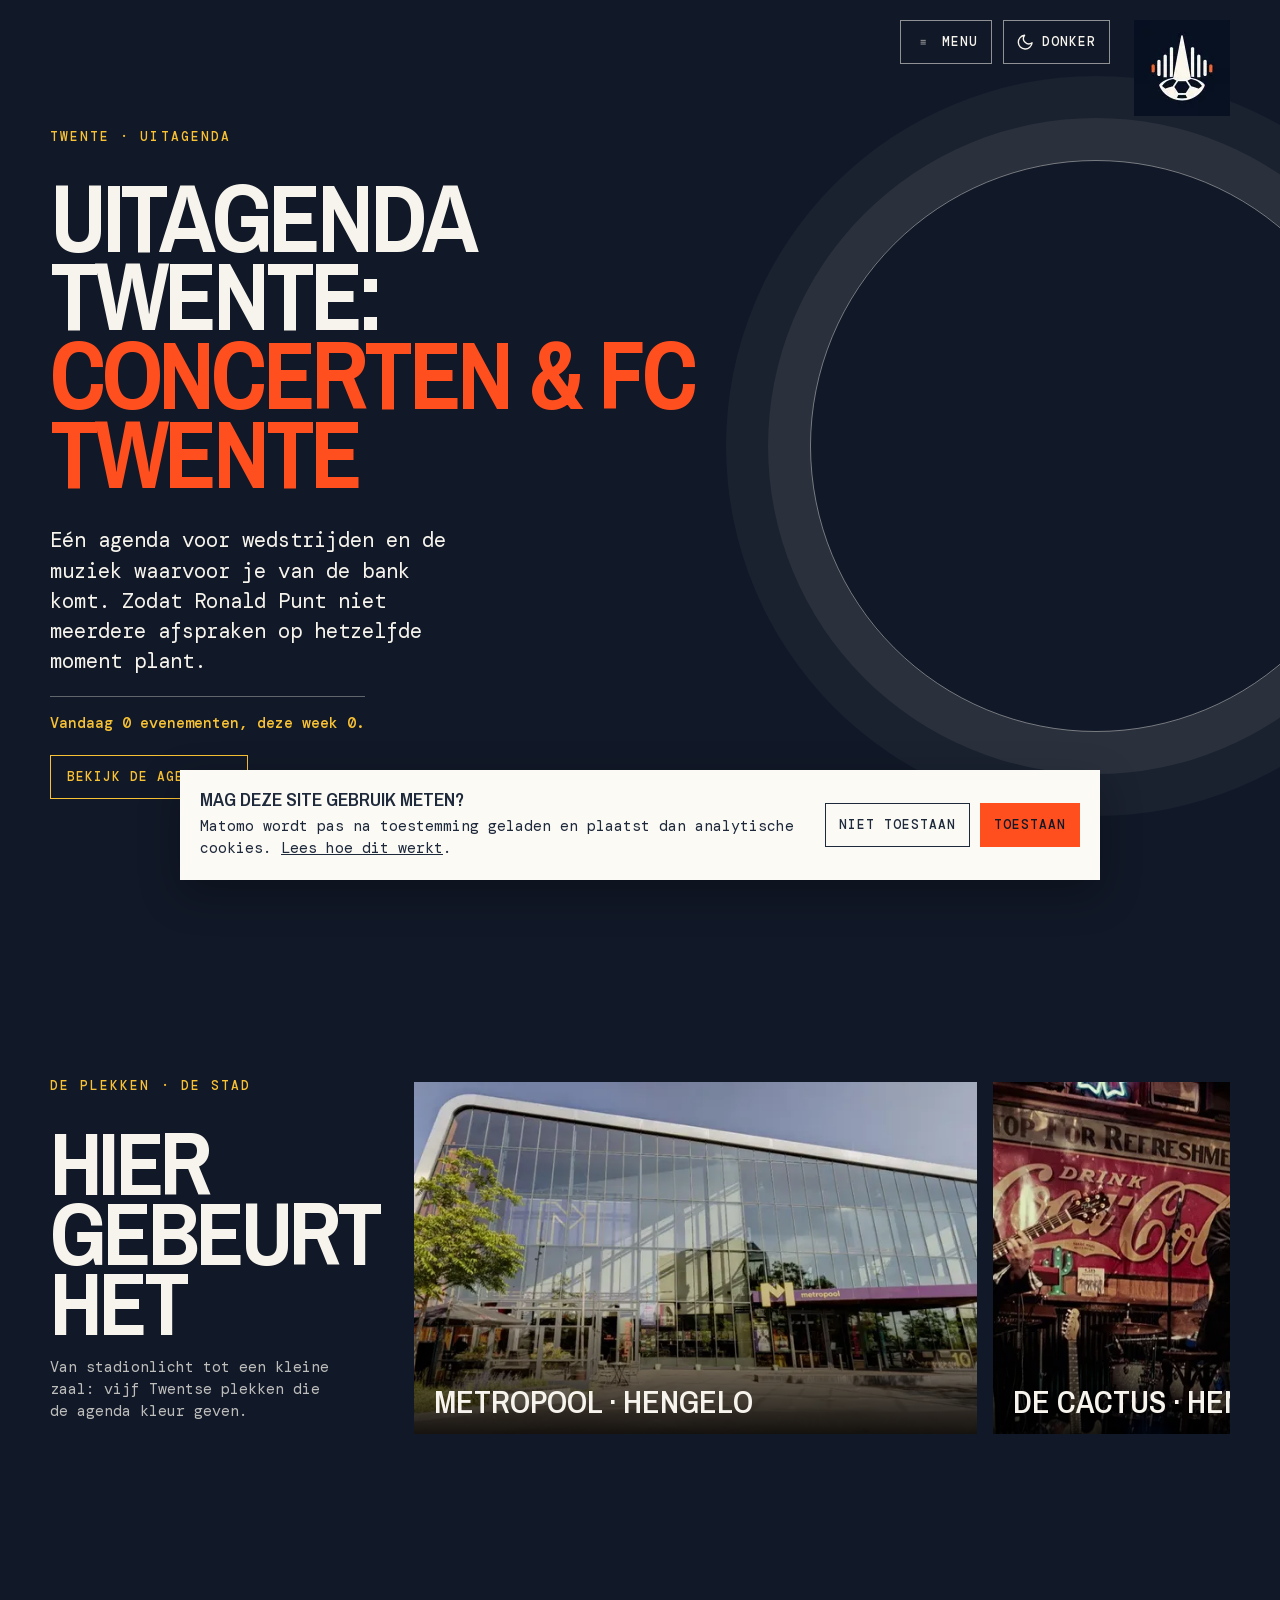
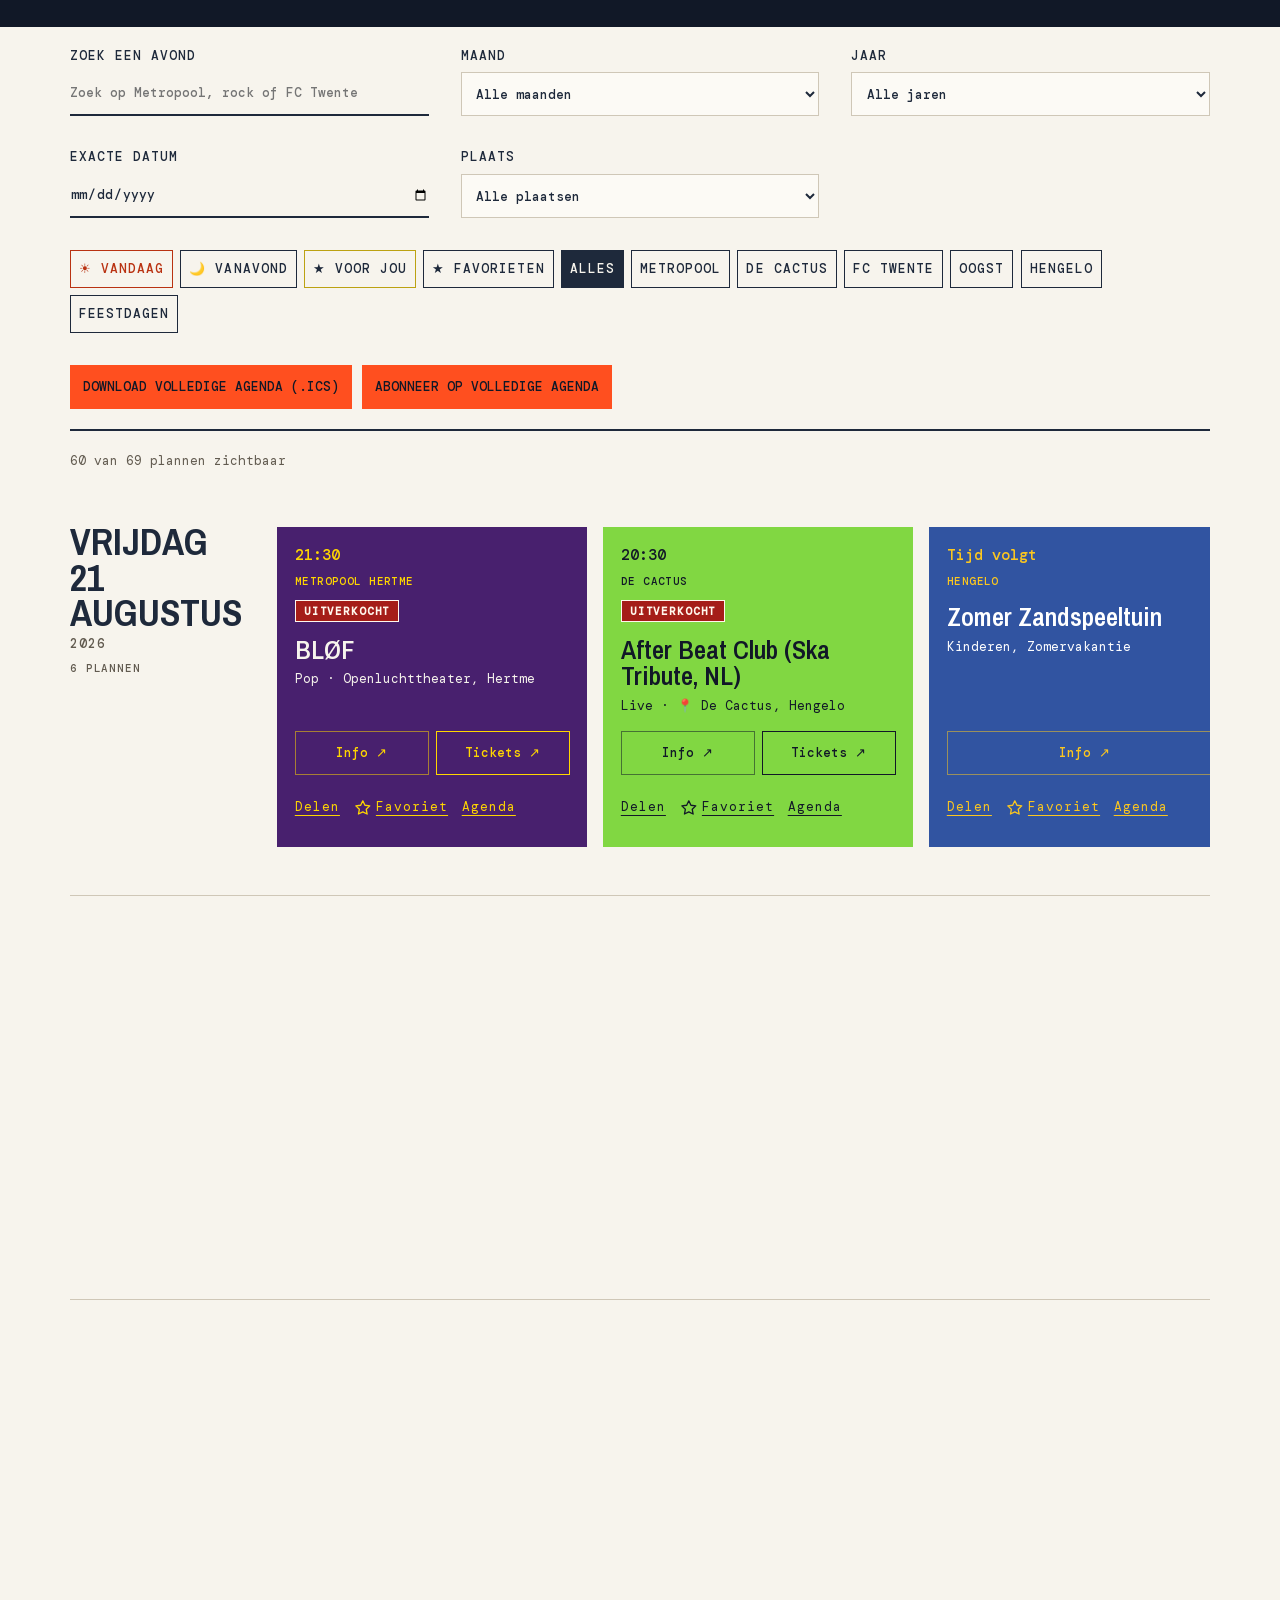
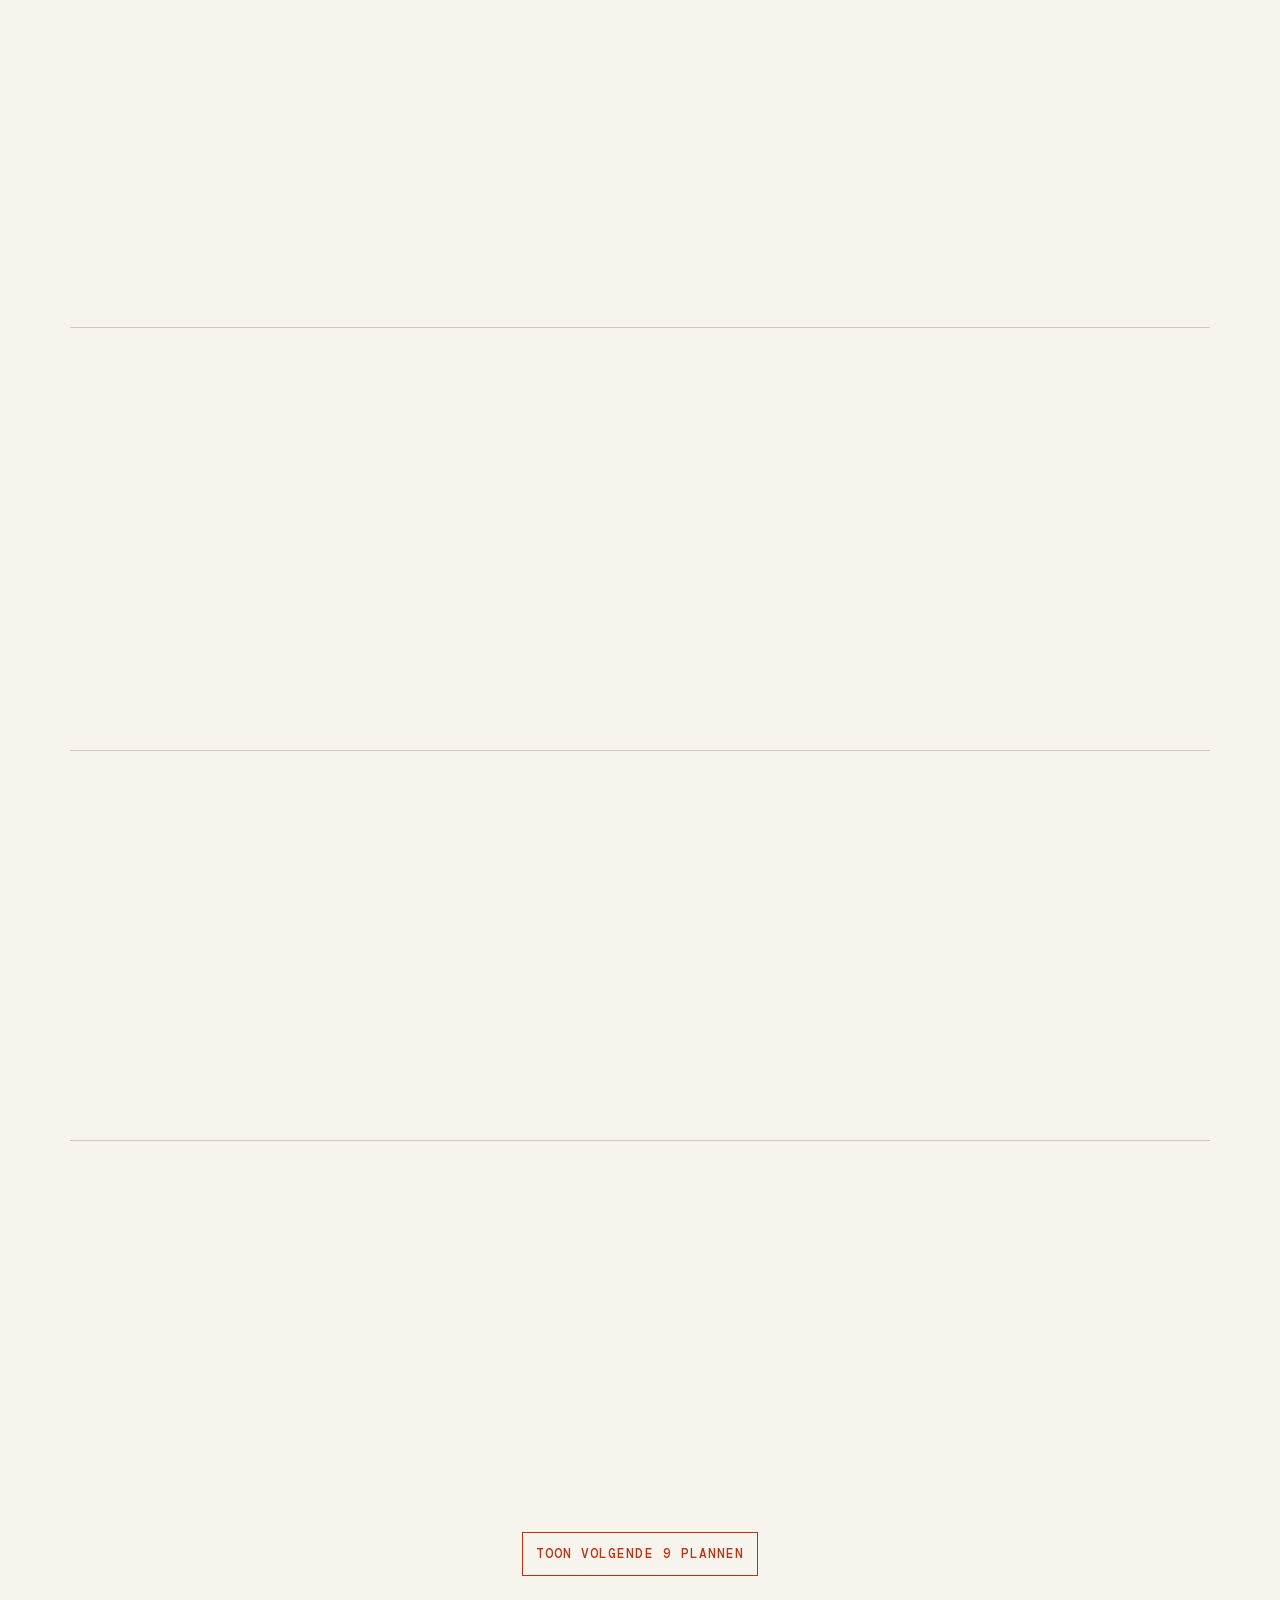
==== commit a99bac18: "Fix full-width contact/standings layout and add live concerts to Muzieksmaak Contact and standings p" ====
--- a/event-calendar/index.html
+++ b/event-calendar/index.html
@@ -36,7 +36,7 @@
     <meta name="twitter:description" content="Eén agenda voor wedstrijden van FC Twente en concerten in Hengelo en Enschede." />
     <meta name="twitter:image" content="https://event-calendar.puntuale.nl/assets/uit-vandaag-mark.png" />
     <link rel="preload" href="assets/fonts/archivo-narrow-latin.woff2" as="font" type="font/woff2" crossorigin />
-    <link rel="stylesheet" href="styles.css?v=20261014-pages-1" />
+    <link rel="stylesheet" href="styles.css?v=20261014-pages-3" />
     <script type="application/ld+json">{"@context":"https://schema.org","@type":"WebSite","name":"Uit Vandaag — Twente","url":"https://event-calendar.puntuale.nl/","description":"Actuele Twentse uitagenda met concerten en FC Twente-wedstrijden.","inLanguage":"nl-NL","publisher":{"@type":"Person","name":"Ronald Punt","url":"https://www.ronaldpunt.nl"},"potentialAction":{"@type":"SearchAction","target":"https://event-calendar.puntuale.nl/?q={search_term_string}","query-input":"required name=search_term_string"}}</script>
     <!-- EVENT_SCHEMA_START --><script id="event-schema" type="application/ld+json">{"@context": "https://schema.org", "@type": "ItemList", "name": "Uitagenda Twente: Concerten \u0026 FC Twente", "itemListOrder": "https://schema.org/ItemListOrderAscending", "numberOfItems": 57, "itemListElement": [{"@type": "ListItem", "position": 1, "item": {"@type": "Event", "@id": "https://event-calendar.puntuale.nl/#event-02d32b2095bc6dd5", "name": "Zomer Zandspeeltuin", "startDate": "2026-08-21", "eventStatus": "https://schema.org/EventScheduled", "url": "https://uitinhengelo.nl/evenementen/zomer-zandspeeltuin", "description": "Kinderen, Zomervakantie"}}, {"@type": "ListItem", "position": 2, "item": {"@type": "Event", "@id": "https://event-calendar.puntuale.nl/#event-b68381d27ac7124c", "name": "Rabobank Beach Courts Hengelo", "startDate": "2026-08-21T08:00:00Z", "eventStatus": "https://schema.org/EventScheduled", "url": "https://uitinhengelo.nl/evenementen/rabobank-beach-courts", "description": "Sport \u0026 Spel"}}, {"@type": "ListItem", "position": 3, "item": {"@type": "Event", "@id": "https://event-calendar.puntuale.nl/#event-c715fd6ad709b92b", "name": "Nightskate Twente", "startDate": "2026-08-21T17:30:00Z", "eventStatus": "https://schema.org/EventScheduled", "url": "https://uitinhengelo.nl/evenementen/nightskate-twente", "description": "Actief, Diversen, Sport \u0026 Spel"}}, {"@type": "ListItem", "position": 4, "item": {"@type": "Event", "@id": "https://event-calendar.puntuale.nl/#event-c436fe1c69c6929b", "name": "THELMA Themafilm over bankfraude", "startDate": "2026-08-21T17:30:00Z", "eventStatus": "https://schema.org/EventScheduled", "url": "https://uitinhengelo.nl/evenementen/thelma-themafilm-over-bankfraude", "description": "Film, Jeugd / Familie"}}, {"@type": "ListItem", "position": 5, "item": {"@type": "Event", "@id": "https://event-calendar.puntuale.nl/#event-937d8d5bef94f0b2", "name": "After Beat Club (Ska Tribute, NL)", "startDate": "2026-08-21T18:30:00Z", "eventStatus": "https://schema.org/EventScheduled", "url": "https://decactus.stager.co/shop/default/events/111533546", "location": {"@type": "Place", "name": "De Cactus, Hengelo"}, "offers": {"@type": "Offer", "url": "https://decactus.stager.co/shop/default/events/111533546", "availability": "https://schema.org/SoldOut"}}}, {"@type": "ListItem", "position": 6, "item": {"@type": "Event", "@id": "https://event-calendar.puntuale.nl/#event-dffe48b52babff65", "name": "BLØF", "startDate": "2026-08-21T19:30:00Z", "eventStatus": "https://schema.org/EventScheduled", "url": "https://metropool.nl/agenda/blof", "location": {"@type": "Place", "name": "Hertme"}, "description": "Pop", "offers": {"@type": "Offer", "url": "https://www.ticketmaster.nl/event/1737507367?CAMEFROM=METROPOOL\u0026brand=nl_metropool", "availability": "https://schema.org/SoldOut"}}}, {"@type": "ListItem", "position": 7, "item": {"@type": "Event", "@id": "https://event-calendar.puntuale.nl/#event-f7d5c1f00893e15b", "name": "ATC'65 MMT Bouw Top Tournament U11 \u0026 U12", "startDate": "2026-08-22T08:00:00Z", "eventStatus": "https://schema.org/EventScheduled", "url": "https://uitinhengelo.nl/evenementen/atc65-mmt-bouw-top-tournament-u11-u12", "description": "Actief, Kinderen, Sport \u0026 Spel, Jeugd / Familie"}}, {"@type": "ListItem", "position": 8, "item": {"@type": "Event", "@id": "https://event-calendar.puntuale.nl/#event-442e029842c5c0aa", "name": "Oogst Live: Nana Adjoa + LUWTEN", "startDate": "2026-08-22T18:00:00Z", "eventStatus": "https://schema.org/EventScheduled", "url": "https://metropool.nl/agenda/oogst-live-nana-adjoa-luwten", "location": {"@type": "Place", "name": "Hengelo"}, "description": "Pop", "offers": {"@type": "Offer", "url": "https://metropool.nl/agenda/oogst-live-nana-adjoa-luwten", "availability": "https://schema.org/InStock"}}}, {"@type": "ListItem", "position": 9, "item": {"@type": "Event", "@id": "https://event-calendar.puntuale.nl/#event-60c3a91e8e9e7566", "name": "Guess The Groove", "startDate": "2026-08-22T18:00:00Z", "eventStatus": "https://schema.org/EventScheduled", "url": "https://uitinhengelo.nl/evenementen/guess-the-groove", "description": "Muziek"}}, {"@type": "ListItem", "position": 10, "item": {"@type": "Event", "@id": "https://event-calendar.puntuale.nl/#event-697379966759cdfe", "name": "The Loop  (Classic Blues/Rock Revival, Covers, NL)", "startDate": "2026-08-22T18:30:00Z", "eventStatus": "https://schema.org/EventScheduled", "url": "https://decactus.stager.co/shop/default/events/111655473", "location": {"@type": "Place", "name": "De Cactus, Hengelo"}, "offers": {"@type": "Offer", "url": "https://decactus.stager.co/shop/default/events/111655473", "availability": "https://schema.org/InStock"}}}, {"@type": "ListItem", "position": 11, "item": {"@type": "Event", "@id": "https://event-calendar.puntuale.nl/#event-202077d6faf9a8b3", "name": "Rico Mambo", "startDate": "2026-08-22T19:00:00Z", "eventStatus": "https://schema.org/EventScheduled", "url": "https://metropool.nl/agenda/rico-mambo", "location": {"@type": "Place", "name": "Enschede"}, "description": "Latin", "offers": {"@type": "Offer", "url": "https://metropool.nl/agenda/rico-mambo", "availability": "https://schema.org/InStock"}}}, {"@type": "ListItem", "position": 12, "item": {"@type": "Event", "@id": "https://event-calendar.puntuale.nl/#event-bb2f8f235c4118bd", "name": "Ilse DeLange", "startDate": "2026-08-22T19:30:00Z", "eventStatus": "https://schema.org/EventScheduled", "url": "https://metropool.nl/agenda/ilse-delange", "location": {"@type": "Place", "name": "Hertme"}, "description": "Pop", "offers": {"@type": "Offer", "url": "https://www.ticketmaster.nl/event/195920358?CAMEFROM=METROPOOL\u0026brand=nl_metropool", "availability": "https://schema.org/SoldOut"}}}, {"@type": "ListItem", "position": 13, "item": {"@type": "Event", "@id": "https://event-calendar.puntuale.nl/#event-e41d172b8ba36ba3", "name": "Dansen in het park", "startDate": "2026-08-23T08:30:00Z", "eventStatus": "https://schema.org/EventScheduled", "url": "https://uitinhengelo.nl/evenementen/dansen-in-het-park", "description": "Evenement"}}, {"@type": "ListItem", "position": 14, "item": {"@type": "Event", "@id": "https://event-calendar.puntuale.nl/#event-4c112910ba13be8f", "name": "Open Zondagen Heemtuin", "startDate": "2026-08-23T11:00:00Z", "eventStatus": "https://schema.org/EventScheduled", "url": "https://uitinhengelo.nl/evenementen/open-zondagen-heemtuin", "description": "Actief, Diversen"}}, {"@type": "ListItem", "position": 15, "item": {"@type": "Event", "@id": "https://event-calendar.puntuale.nl/#event-e105376f88ae7ae3", "name": "ISLE", "startDate": "2026-08-23T12:00:00Z", "eventStatus": "https://schema.org/EventScheduled", "url": "https://uitinhengelo.nl/evenementen/isle", "description": "Muziek"}}, {"@type": "ListItem", "position": 16, "item": {"@type": "Event", "@id": "https://event-calendar.puntuale.nl/#event-5f8e543796c9f9f1", "name": "The DS Band", "startDate": "2026-08-23T12:00:00Z", "eventStatus": "https://schema.org/EventScheduled", "url": "https://uitinhengelo.nl/evenementen/the-ds-band", "description": "Actief, Diversen, Muziek"}}, {"@type": "ListItem", "position": 17, "item": {"@type": "Event", "@id": "https://event-calendar.puntuale.nl/#event-7bed6289811e2ba2", "name": "Zwem Vier Daagse", "startDate": "2026-08-24T16:00:00Z", "eventStatus": "https://schema.org/EventScheduled", "url": "https://uitinhengelo.nl/evenementen/zwem-vier-daagse", "description": "Actief, Kinderen, Sport \u0026 Spel, Jeugd / Familie"}}, {"@type": "ListItem", "position": 18, "item": {"@type": "Event", "@id": "https://event-calendar.puntuale.nl/#event-ecb03ed4f9120e2e", "name": "Open Dagen met gratis Zumba les", "startDate": "2026-08-24T17:15:00Z", "eventStatus": "https://schema.org/EventScheduled", "url": "https://uitinhengelo.nl/evenementen/open-dagen-met-gratis-zumba-les", "description": "Muziek, Dans"}}, {"@type": "ListItem", "position": 19, "item": {"@type": "Event", "@id": "https://event-calendar.puntuale.nl/#event-34c1ce7d1aa83e66", "name": "ArtEZ Afterglow", "startDate": "2026-08-24T17:30:00Z", "eventStatus": "https://schema.org/EventScheduled", "url": "https://metropool.nl/agenda/artez-afterglow", "location": {"@type": "Place", "name": "Enschede"}, "description": "Pop", "offers": {"@type": "Offer", "url": "https://metropool.nl/agenda/artez-afterglow", "availability": "https://schema.org/InStock"}}}, {"@type": "ListItem", "position": 20, "item": {"@type": "Event", "@id": "https://event-calendar.puntuale.nl/#event-a85c2532bc39d3bc", "name": "Blood on the Clocktower", "startDate": "2026-08-25T17:00:00Z", "eventStatus": "https://schema.org/EventScheduled", "url": "https://uitinhengelo.nl/evenementen/blood-on-the-clocktower", "description": "Diversen, Kinderen, Sport \u0026 Spel, Jeugd / Familie"}}, {"@type": "ListItem", "position": 21, "item": {"@type": "Event", "@id": "https://event-calendar.puntuale.nl/#event-05e9de692ebf8341", "name": "Deadsquad", "startDate": "2026-08-25T19:45:00Z", "eventStatus": "https://schema.org/EventScheduled", "url": "https://metropool.nl/agenda/deadsquad", "location": {"@type": "Place", "name": "Hengelo"}, "description": "Metal", "offers": {"@type": "Offer", "url": "https://www.ticketmaster.nl/event/1772445005?CAMEFROM=METROPOOL\u0026brand=nl_metropool", "availability": "https://schema.org/InStock"}}}, {"@type": "ListItem", "position": 22, "item": {"@type": "Event", "@id": "https://event-calendar.puntuale.nl/#event-834af33633dfed21", "name": "Introductieconcert", "startDate": "2026-08-26T17:00:00Z", "eventStatus": "https://schema.org/EventScheduled", "url": "https://metropool.nl/agenda/introductieconcert", "location": {"@type": "Place", "name": "Enschede"}, "description": "Pop", "offers": {"@type": "Offer", "url": "https://metropool.nl/agenda/introductieconcert", "availability": "https://schema.org/InStock"}}}, {"@type": "ListItem", "position": 23, "item": {"@type": "SportsEvent", "@id": "https://event-calendar.puntuale.nl/#event-b790d1597bc1249a", "name": "Qarabağ - FC Twente", "startDate": "2026-08-27T16:00:00Z", "eventStatus": "https://schema.org/EventScheduled", "description": "Voetbal"}}, {"@type": "ListItem", "position": 24, "item": {"@type": "Event", "@id": "https://event-calendar.puntuale.nl/#event-d01182b22ddc78f7", "name": "Comic design (striptekenen) met Stefan Eenkhoorn", "startDate": "2026-08-27T16:30:00Z", "eventStatus": "https://schema.org/EventScheduled", "url": "https://uitinhengelo.nl/evenementen/comic-design-striptekenen-met-stefan-eenkhoorn-voor-12-t-m-15-jaar", "description": "Actief, Kinderen, Kunst \u0026 Cultuur, Sport \u0026 Spel, Jeugd / Familie"}}, {"@type": "ListItem", "position": 25, "item": {"@type": "Event", "@id": "https://event-calendar.puntuale.nl/#event-a7c18b55554a6450", "name": "infoavond: Nepagenten en online criminaliteit Hengelo", "startDate": "2026-08-27T17:30:00Z", "eventStatus": "https://schema.org/EventScheduled", "url": "https://uitinhengelo.nl/evenementen/infoavond-nepagenten-en-online-criminaliteit-hengelo", "description": "Diversen, Jeugd / Familie"}}, {"@type": "ListItem", "position": 26, "item": {"@type": "Event", "@id": "https://event-calendar.puntuale.nl/#event-a48022003cd25500", "name": "Sean Webster Band (Blues, Rock, UK/NL)", "startDate": "2026-08-27T18:30:00Z", "eventStatus": "https://schema.org/EventScheduled", "url": "https://decactus.stager.co/shop/default/events/111641185", "location": {"@type": "Place", "name": "De Cactus, Hengelo"}, "offers": {"@type": "Offer", "url": "https://decactus.stager.co/shop/default/events/111641185", "availability": "https://schema.org/InStock"}}}, {"@type": "ListItem", "position": 27, "item": {"@type": "Event", "@id": "https://event-calendar.puntuale.nl/#event-ca3340716a0e21c7", "name": "Volksfeesten Oele", "startDate": "2026-08-28", "eventStatus": "https://schema.org/EventScheduled", "url": "https://uitinhengelo.nl/evenementen/volksfeesten-oele", "description": "Sport \u0026 Spel, Zomervakantie, Muziek"}}, {"@type": "ListItem", "position": 28, "item": {"@type": "Event", "@id": "https://event-calendar.puntuale.nl/#event-435cb14953e2e6f7", "name": "Zomerdisco BS De Jeugd", "startDate": "2026-08-28T17:00:00Z", "eventStatus": "https://schema.org/EventScheduled", "url": "https://uitinhengelo.nl/evenementen/zomerdisco-bs-de-jeugd", "description": "Actief, Kinderen, Jeugd / Familie, Muziek"}}, {"@type": "ListItem", "position": 29, "item": {"@type": "Event", "@id": "https://event-calendar.puntuale.nl/#event-36aab0ccf7177efd", "name": "Nightskate Twente", "startDate": "2026-08-28T17:30:00Z", "eventStatus": "https://schema.org/EventScheduled", "url": "https://uitinhengelo.nl/evenementen/nightskate-twente", "description": "Actief, Diversen, Sport \u0026 Spel"}}, {"@type": "ListItem", "position": 30, "item": {"@type": "Event", "@id": "https://event-calendar.puntuale.nl/#event-631b164f5d5cdf98", "name": "Kasbah Markt – The Vintage Plus Edition", "startDate": "2026-08-29T08:00:00Z", "eventStatus": "https://schema.org/EventScheduled", "url": "https://uitinhengelo.nl/evenementen/kasbah-markt-the-vintage-plus-edition", "description": "Markten"}}, {"@type": "ListItem", "position": 31, "item": {"@type": "Event", "@id": "https://event-calendar.puntuale.nl/#event-f0ca042936a4c907", "name": "Kids@thePark (geannuleerd)", "startDate": "2026-08-29T09:00:00Z", "eventStatus": "https://schema.org/EventScheduled", "url": "https://uitinhengelo.nl/evenementen/kids-at-the-park", "description": "Actief, Eten \u0026 Drinken, Kinderen, Theater, Jeugd / Familie, Muziek, Dans"}}, {"@type": "ListItem", "position": 32, "item": {"@type": "Event", "@id": "https://event-calendar.puntuale.nl/#event-1b9cf1ecb7f5afd7", "name": "Oogst Live: Ooostblok + Jeepers Creepers", "startDate": "2026-08-29T18:00:00Z", "eventStatus": "https://schema.org/EventScheduled", "url": "https://metropool.nl/agenda/oogst-live-ooostblok-jeepers-creepers", "location": {"@type": "Place", "name": "Hengelo"}, "description": "Overig", "offers": {"@type": "Offer", "url": "https://metropool.nl/agenda/oogst-live-ooostblok-jeepers-creepers", "availability": "https://schema.org/InStock"}}}, {"@type": "ListItem", "position": 33, "item": {"@type": "Event", "@id": "https://event-calendar.puntuale.nl/#event-231348d2718c5d3e", "name": "Gratis Buitenfilm: Sideways", "startDate": "2026-08-29T18:30:00Z", "eventStatus": "https://schema.org/EventScheduled", "url": "https://uitinhengelo.nl/evenementen/gratis-buitenfilm-sideways", "description": "Film, Filmhuis"}}, {"@type": "ListItem", "position": 34, "item": {"@type": "Event", "@id": "https://event-calendar.puntuale.nl/#event-554e216f68038274", "name": "Clownerie-workshop 2. De clown ontwaakt", "startDate": "2026-08-30T07:30:00Z", "eventStatus": "https://schema.org/EventScheduled", "url": "https://uitinhengelo.nl/evenementen/clownerie-workshop-2-de-clown-ontwaakt", "description": "Actief, Kinderen, Jeugd / Familie"}}, {"@type": "ListItem", "position": 35, "item": {"@type": "Event", "@id": "https://event-calendar.puntuale.nl/#event-2a07c9a284234561", "name": "Italian Lunch op het marktplein", "startDate": "2026-08-30T10:00:00Z", "eventStatus": "https://schema.org/EventScheduled", "url": "https://uitinhengelo.nl/evenementen/italian-lunch-op-het-marktplein-2", "description": "Eten \u0026 Drinken, Muziek"}}, {"@type": "ListItem", "position": 36, "item": {"@type": "Event", "@id": "https://event-calendar.puntuale.nl/#event-eb6d36c5dd5578c0", "name": "Koopzondag binnenstad Hengelo", "startDate": "2026-08-30T10:00:00Z", "eventStatus": "https://schema.org/EventScheduled", "url": "https://uitinhengelo.nl/evenementen/koopzondag-binnenstad-hengelo", "description": "Diversen"}}, {"@type": "ListItem", "position": 37, "item": {"@type": "Event", "@id": "https://event-calendar.puntuale.nl/#event-a9d25f81059cea55", "name": "Beweeg! in het park", "startDate": "2026-08-30T11:00:00Z", "eventStatus": "https://schema.org/EventScheduled", "url": "https://uitinhengelo.nl/evenementen/beweeg-in-het-park", "description": "Actief, Diversen, Kinderen, Sport \u0026 Spel, Muziek"}}, {"@type": "ListItem", "position": 38, "item": {"@type": "Event", "@id": "https://event-calendar.puntuale.nl/#event-10479b2cf4d5139f", "name": "Open Zondagen Heemtuin", "startDate": "2026-08-30T11:00:00Z", "eventStatus": "https://schema.org/EventScheduled", "url": "https://uitinhengelo.nl/evenementen/open-zondagen-heemtuin", "description": "Actief, Diversen"}}, {"@type": "ListItem", "position": 39, "item": {"@type": "Event", "@id": "https://event-calendar.puntuale.nl/#event-bdde5f857c15b4c4", "name": "@Jo's", "startDate": "2026-08-30T12:00:00Z", "eventStatus": "https://schema.org/EventScheduled", "url": "https://uitinhengelo.nl/evenementen/jos", "description": "Actief, Muziek"}}, {"@type": "ListItem", "position": 40, "item": {"@type": "Event", "@id": "https://event-calendar.puntuale.nl/#event-9267dd17ed4d8cd7", "name": "Luc Mats", "startDate": "2026-08-30T12:00:00Z", "eventStatus": "https://schema.org/EventScheduled", "url": "https://uitinhengelo.nl/evenementen/luc-mats", "description": "Actief, Muziek"}}, {"@type": "ListItem", "position": 41, "item": {"@type": "Event", "@id": "https://event-calendar.puntuale.nl/#event-05efecc8ec10b373", "name": "Old Ni-js @ De Cactus 30/08/2026 (Dialect, Rock, NL)", "startDate": "2026-08-30T13:30:00Z", "eventStatus": "https://schema.org/EventScheduled", "url": "https://decactus.stager.co/shop/default/events/111609428", "location": {"@type": "Place", "name": "De Cactus, Hengelo"}, "offers": {"@type": "Offer", "url": "https://decactus.stager.co/shop/default/events/111609428", "availability": "https://schema.org/SoldOut"}}}, {"@type": "ListItem", "position": 42, "item": {"@type": "SportsEvent", "@id": "https://event-calendar.puntuale.nl/#event-ead35d58517cdabc", "name": "SC Cambuur - FC Twente", "startDate": "2026-08-30T18:00:00Z", "eventStatus": "https://schema.org/EventScheduled", "description": "Voetbal"}}, {"@type": "ListItem", "position": 43, "item": {"@type": "Event", "@id": "https://event-calendar.puntuale.nl/#event-82a3e78c4ff172c0", "name": "Josh Smith \u0026 Band (Blues, Rock, Jazz, USA)", "startDate": "2026-09-01T18:30:00Z", "eventStatus": "https://schema.org/EventScheduled", "url": "https://decactus.stager.co/shop/default/events/111643662", "location": {"@type": "Place", "name": "De Cactus, Hengelo"}, "offers": {"@type": "Offer", "url": "https://decactus.stager.co/shop/default/events/111643662", "availability": "https://schema.org/SoldOut"}}}, {"@type": "ListItem", "position": 44, "item": {"@type": "Event", "@id": "https://event-calendar.puntuale.nl/#event-d6cc4e13c717a2db", "name": "Pubquiz @'t Pleintje", "startDate": "2026-09-01T18:30:00Z", "eventStatus": "https://schema.org/EventScheduled", "url": "https://uitinhengelo.nl/evenementen/pubquiz-t-pleintje", "description": "Diversen"}}, {"@type": "ListItem", "position": 45, "item": {"@type": "Event", "@id": "https://event-calendar.puntuale.nl/#event-fee3535ba7a23ea1", "name": "Monkeyjam", "startDate": "2026-09-02T18:00:00Z", "eventStatus": "https://schema.org/EventScheduled", "url": "https://metropool.nl/agenda/monkeyjam-2-sep", "location": {"@type": "Place", "name": "Enschede"}, "description": "Pop", "offers": {"@type": "Offer", "url": "https://metropool.nl/agenda/monkeyjam-2-sep", "availability": "https://schema.org/InStock"}}}, {"@type": "ListItem", "position": 46, "item": {"@type": "Event", "@id": "https://event-calendar.puntuale.nl/#event-546fefab9fa68ae6", "name": "Akoestische Sessie 2 september 2026", "startDate": "2026-09-02T18:30:00Z", "eventStatus": "https://schema.org/EventScheduled", "url": "https://decactus.stager.co/shop/default/events/111652275", "location": {"@type": "Place", "name": "De Cactus, Hengelo"}, "offers": {"@type": "Offer", "url": "https://decactus.stager.co/shop/default/events/111652275", "availability": "https://schema.org/InStock"}}}, {"@type": "ListItem", "position": 47, "item": {"@type": "Event", "@id": "https://event-calendar.puntuale.nl/#event-aca4f9ce6e206ea2", "name": "Jeugdfonds Let's Dance", "startDate": "2026-09-03T16:00:00Z", "eventStatus": "https://schema.org/EventScheduled", "url": "https://uitinhengelo.nl/evenementen/jeugdfonds-lets-dance", "description": "Kinderen, Jeugd / Familie, Muziek, Dans"}}, {"@type": "ListItem", "position": 48, "item": {"@type": "Event", "@id": "https://event-calendar.puntuale.nl/#event-fca46a3837344ccd", "name": "Antimatter \u0026 Sleeping Pulse", "startDate": "2026-09-03T18:00:00Z", "eventStatus": "https://schema.org/EventScheduled", "url": "https://metropool.nl/agenda/antimatter-sleeping-pulse", "location": {"@type": "Place", "name": "Hengelo"}, "description": "Rock", "offers": {"@type": "Offer", "url": "https://www.ticketmaster.nl/event/2045492797?CAMEFROM=METROPOOL\u0026brand=nl_metropool", "availability": "https://schema.org/InStock"}}}, {"@type": "ListItem", "position": 49, "item": {"@type": "Event", "@id": "https://event-calendar.puntuale.nl/#event-f427807cd148d67b", "name": "Don Diego Trio (Rockabilly, Surf, Rock\u0026Roll, Italië)", "startDate": "2026-09-03T18:30:00Z", "eventStatus": "https://schema.org/EventScheduled", "url": "https://decactus.stager.co/shop/default/events/111671831", "location": {"@type": "Place", "name": "De Cactus, Hengelo"}, "offers": {"@type": "Offer", "url": "https://decactus.stager.co/shop/default/events/111671831", "availability": "https://schema.org/InStock"}}}, {"@type": "ListItem", "position": 50, "item": {"@type": "Event", "@id": "https://event-calendar.puntuale.nl/#event-83d634ea426baf5f", "name": "Clownproeverij met Clownerie", "startDate": "2026-09-04T08:00:00Z", "eventStatus": "https://schema.org/EventScheduled", "url": "https://uitinhengelo.nl/evenementen/clownproeverij-met-clownerie", "description": "Actief, Diversen, Kinderen, Jeugd / Familie"}}, {"@type": "ListItem", "position": 51, "item": {"@type": "Event", "@id": "https://event-calendar.puntuale.nl/#event-e01ab2d827e79517", "name": "Jeu de Boules Stadstoernooi", "startDate": "2026-09-04T14:00:00Z", "eventStatus": "https://schema.org/EventScheduled", "url": "https://uitinhengelo.nl/evenementen/stadstoernooi-hengelo-jeu-de-boules", "description": "Actief, Diversen, Sport \u0026 Spel"}}, {"@type": "ListItem", "position": 52, "item": {"@type": "Event", "@id": "https://event-calendar.puntuale.nl/#event-7f5f125d8cc9a4e8", "name": "Sjonniepatat", "startDate": "2026-09-04T17:00:00Z", "eventStatus": "https://schema.org/EventScheduled", "url": "https://oogst.eu/agenda/", "location": {"@type": "Place", "name": "Broedplaats Oogst, Hengelo"}, "description": "DJ, Muziek, 19:00"}}, {"@type": "ListItem", "position": 53, "item": {"@type": "Event", "@id": "https://event-calendar.puntuale.nl/#event-313e7d28f1a59136", "name": "Nightskate Twente", "startDate": "2026-09-04T17:30:00Z", "eventStatus": "https://schema.org/EventScheduled", "url": "https://uitinhengelo.nl/evenementen/nightskate-twente", "description": "Actief, Diversen, Sport \u0026 Spel"}}, {"@type": "ListItem", "position": 54, "item": {"@type": "Event", "@id": "https://event-calendar.puntuale.nl/#event-3c48f052f4457772", "name": "Boogie Nights", "startDate": "2026-09-04T18:00:00Z", "eventStatus": "https://schema.org/EventScheduled", "url": "https://metropool.nl/agenda/boogie-nights", "location": {"@type": "Place", "name": "Enschede"}, "description": "Pop", "offers": {"@type": "Offer", "url": "https://www.ticketmaster.nl/event/454388601?CAMEFROM=METROPOOL\u0026brand=nl_metropool", "availability": "https://schema.org/InStock"}}}, {"@type": "ListItem", "position": 55, "item": {"@type": "Event", "@id": "https://event-calendar.puntuale.nl/#event-514d407996701100", "name": "Dilana Smith", "startDate": "2026-09-04T18:00:00Z", "eventStatus": "https://schema.org/EventScheduled", "url": "https://uitinhengelo.nl/evenementen/dilana-smith", "description": "Muziek"}}, {"@type": "ListItem", "position": 56, "item": {"@type": "Event", "@id": "https://event-calendar.puntuale.nl/#event-29980576c39dbe94", "name": "Jon Amor Trio (Original Blues, Funk, Rock, UK)", "startDate": "2026-09-04T18:30:00Z", "eventStatus": "https://schema.org/EventScheduled", "url": "https://decactus.stager.co/shop/default/events/111502542", "location": {"@type": "Place", "name": "De Cactus, Hengelo"}, "offers": {"@type": "Offer", "url": "https://decactus.stager.co/shop/default/events/111502542", "availability": "https://schema.org/InStock"}}}, {"@type": "ListItem", "position": 57, "item": {"@type": "Event", "@id": "https://event-calendar.puntuale.nl/#event-bed6bc17dbaf9139", "name": "Glas-in-loodmuseum Hengelo geopend!", "startDate": "2026-09-05T08:00:00Z", "eventStatus": "https://schema.org/EventScheduled", "url": "https://uitinhengelo.nl/evenementen/glas-in-loodmuseum-hengelo-geopend", "description": "Kunst \u0026 Cultuur"}}]}</script><!-- EVENT_SCHEMA_END -->
   </head>
@@ -81,7 +81,7 @@
     <template id="day-template"><article class="day"><time class="day-date"></time><div class="day-events"></div></article></template>
     <script id="event-data" type="application/json">[{"@type": "Event", "name": "Zomer Zandspeeltuin", "startDate": "2026-08-21", "location": "", "genre": "Kinderen, Zomervakantie", "url": "https://uitinhengelo.nl/evenementen/zomer-zandspeeltuin", "endDate": "2026-08-30", "source": "hengelo"}, {"@type": "Event", "name": "Rabobank Beach Courts Hengelo", "startDate": "2026-08-21T08:00:00Z", "location": "", "genre": "Sport \u0026 Spel", "url": "https://uitinhengelo.nl/evenementen/rabobank-beach-courts", "endDate": "2026-08-30T20:00:00Z", "source": "hengelo"}, {"@type": "Event", "name": "Nightskate Twente", "startDate": "2026-08-21T17:30:00Z", "location": "", "genre": "Actief, Diversen, Sport \u0026 Spel", "url": "https://uitinhengelo.nl/evenementen/nightskate-twente", "source": "hengelo"}, {"@type": "Event", "name": "THELMA Themafilm over bankfraude", "startDate": "2026-08-21T17:30:00Z", "location": "", "genre": "Film, Jeugd / Familie", "url": "https://uitinhengelo.nl/evenementen/thelma-themafilm-over-bankfraude", "source": "hengelo"}, {"@type": "Event", "name": "After Beat Club (Ska Tribute, NL)", "startDate": "2026-08-21T18:30:00Z", "endDate": "2026-08-21T21:30:00Z", "location": "De Cactus, Hengelo", "url": "https://decactus.stager.co/shop/default/events/111533546", "ticketUrl": "https://decactus.stager.co/shop/default/events/111533546", "soldOut": true, "source": "de-cactus"}, {"@type": "Event", "name": "BLØF", "startDate": "2026-08-21T19:30:00Z", "location": "Hertme", "genre": "Pop", "url": "https://metropool.nl/agenda/blof", "ticketUrl": "https://www.ticketmaster.nl/event/1737507367?CAMEFROM=METROPOOL\u0026brand=nl_metropool", "soldOut": true, "stage": "Openluchttheater, Hertme", "source": "metropool"}, {"@type": "Event", "name": "ATC'65 MMT Bouw Top Tournament U11 \u0026 U12", "startDate": "2026-08-22T08:00:00Z", "location": "", "genre": "Actief, Kinderen, Sport \u0026 Spel, Jeugd / Familie", "url": "https://uitinhengelo.nl/evenementen/atc65-mmt-bouw-top-tournament-u11-u12", "endDate": "2026-08-23T15:00:00Z", "source": "hengelo"}, {"@type": "Event", "name": "Oogst Live: Nana Adjoa + LUWTEN", "startDate": "2026-08-22T18:00:00Z", "location": "Hengelo", "genre": "Pop", "url": "https://metropool.nl/agenda/oogst-live-nana-adjoa-luwten", "ticketUrl": "https://metropool.nl/agenda/oogst-live-nana-adjoa-luwten", "stage": "OOGST, Hengelo", "source": "metropool", "recommended": true, "tasteReason": "Sluit aan bij je voorkeur voor Live."}, {"@type": "Event", "name": "Guess The Groove", "startDate": "2026-08-22T18:00:00Z", "location": "", "genre": "Muziek", "url": "https://uitinhengelo.nl/evenementen/guess-the-groove", "source": "hengelo"}, {"@type": "Event", "name": "The Loop  (Classic Blues/Rock Revival, Covers, NL)", "startDate": "2026-08-22T18:30:00Z", "endDate": "2026-08-22T21:30:00Z", "location": "De Cactus, Hengelo", "url": "https://decactus.stager.co/shop/default/events/111655473", "ticketUrl": "https://decactus.stager.co/shop/default/events/111655473", "soldOut": false, "source": "de-cactus"}, {"@type": "Event", "name": "Rico Mambo", "startDate": "2026-08-22T19:00:00Z", "location": "Enschede", "genre": "Latin", "url": "https://metropool.nl/agenda/rico-mambo", "ticketUrl": "https://metropool.nl/agenda/rico-mambo", "stage": "Muziekcafé, Enschede", "source": "metropool", "recommended": true, "tasteReason": "Past bij je smaak voor latin."}, {"@type": "Event", "name": "Ilse DeLange", "startDate": "2026-08-22T19:30:00Z", "location": "Hertme", "genre": "Pop", "url": "https://metropool.nl/agenda/ilse-delange", "ticketUrl": "https://www.ticketmaster.nl/event/195920358?CAMEFROM=METROPOOL\u0026brand=nl_metropool", "soldOut": true, "stage": "Openluchttheater, Hertme", "source": "metropool"}, {"@type": "Event", "name": "Dansen in het park", "startDate": "2026-08-23T08:30:00Z", "location": "", "genre": "Evenement", "url": "https://uitinhengelo.nl/evenementen/dansen-in-het-park", "source": "hengelo"}, {"@type": "Event", "name": "Open Zondagen Heemtuin", "startDate": "2026-08-23T11:00:00Z", "location": "", "genre": "Actief, Diversen", "url": "https://uitinhengelo.nl/evenementen/open-zondagen-heemtuin", "source": "hengelo"}, {"@type": "Event", "name": "ISLE", "startDate": "2026-08-23T12:00:00Z", "location": "", "genre": "Muziek", "url": "https://uitinhengelo.nl/evenementen/isle", "source": "hengelo"}, {"@type": "Event", "name": "The DS Band", "startDate": "2026-08-23T12:00:00Z", "location": "", "genre": "Actief, Diversen, Muziek", "url": "https://uitinhengelo.nl/evenementen/the-ds-band", "source": "hengelo"}, {"@type": "Event", "name": "Zwem Vier Daagse", "startDate": "2026-08-24T16:00:00Z", "location": "", "genre": "Actief, Kinderen, Sport \u0026 Spel, Jeugd / Familie", "url": "https://uitinhengelo.nl/evenementen/zwem-vier-daagse", "endDate": "2026-08-28T17:30:00Z", "source": "hengelo"}, {"@type": "Event", "name": "Open Dagen met gratis Zumba les", "startDate": "2026-08-24T17:15:00Z", "location": "", "genre": "Muziek, Dans", "url": "https://uitinhengelo.nl/evenementen/open-dagen-met-gratis-zumba-les", "endDate": "2026-08-30T10:00:00Z", "source": "hengelo"}, {"@type": "Event", "name": "ArtEZ Afterglow", "startDate": "2026-08-24T17:30:00Z", "location": "Enschede", "genre": "Pop", "url": "https://metropool.nl/agenda/artez-afterglow", "ticketUrl": "https://metropool.nl/agenda/artez-afterglow", "stage": "Saxion Stage, Enschede", "source": "metropool"}, {"@type": "Event", "name": "Blood on the Clocktower", "startDate": "2026-08-25T17:00:00Z", "location": "", "genre": "Diversen, Kinderen, Sport \u0026 Spel, Jeugd / Familie", "url": "https://uitinhengelo.nl/evenementen/blood-on-the-clocktower", "source": "hengelo"}, {"@type": "Event", "name": "Besloten bijeenkomst (Broodfonds)", "startDate": "2026-08-25T17:30:00Z", "endDate": "2026-08-25T19:00:00Z", "location": "De Cactus, Hengelo", "url": "https://decactus.stager.co/shop/default/events/111579284", "ticketUrl": "https://decactus.stager.co/shop/default/events/111579284", "soldOut": false, "source": "de-cactus"}, {"@type": "Event", "name": "Deadsquad", "startDate": "2026-08-25T19:45:00Z", "location": "Hengelo", "genre": "Metal", "url": "https://metropool.nl/agenda/deadsquad", "ticketUrl": "https://www.ticketmaster.nl/event/1772445005?CAMEFROM=METROPOOL\u0026brand=nl_metropool", "stage": "Innocent, Hengelo", "source": "metropool"}, {"@type": "Event", "name": "Introductieconcert", "startDate": "2026-08-26T17:00:00Z", "location": "Enschede", "genre": "Pop", "url": "https://metropool.nl/agenda/introductieconcert", "ticketUrl": "https://metropool.nl/agenda/introductieconcert", "stage": "Oude Markt, Enschede", "source": "metropool"}, {"@type": "SportsEvent", "name": "Qarabağ - FC Twente", "startDate": "2026-08-27T16:00:00Z", "genre": "Voetbal", "isHome": false, "source": "fc-twente"}, {"@type": "Event", "name": "Comic design (striptekenen) met Stefan Eenkhoorn", "startDate": "2026-08-27T16:30:00Z", "location": "", "genre": "Actief, Kinderen, Kunst \u0026 Cultuur, Sport \u0026 Spel, Jeugd / Familie", "url": "https://uitinhengelo.nl/evenementen/comic-design-striptekenen-met-stefan-eenkhoorn-voor-12-t-m-15-jaar", "source": "hengelo"}, {"@type": "Event", "name": "infoavond: Nepagenten en online criminaliteit Hengelo", "startDate": "2026-08-27T17:30:00Z", "location": "", "genre": "Diversen, Jeugd / Familie", "url": "https://uitinhengelo.nl/evenementen/infoavond-nepagenten-en-online-criminaliteit-hengelo", "source": "hengelo"}, {"@type": "Event", "name": "Sean Webster Band (Blues, Rock, UK/NL)", "startDate": "2026-08-27T18:30:00Z", "endDate": "2026-08-27T21:30:00Z", "location": "De Cactus, Hengelo", "url": "https://decactus.stager.co/shop/default/events/111641185", "ticketUrl": "https://decactus.stager.co/shop/default/events/111641185", "soldOut": false, "source": "de-cactus"}, {"@type": "Event", "name": "Volksfeesten Oele", "startDate": "2026-08-28", "location": "", "genre": "Sport \u0026 Spel, Zomervakantie, Muziek", "url": "https://uitinhengelo.nl/evenementen/volksfeesten-oele", "endDate": "2026-08-30", "source": "hengelo"}, {"@type": "Event", "name": "Zomerdisco BS De Jeugd", "startDate": "2026-08-28T17:00:00Z", "location": "", "genre": "Actief, Kinderen, Jeugd / Familie, Muziek", "url": "https://uitinhengelo.nl/evenementen/zomerdisco-bs-de-jeugd", "source": "hengelo"}, {"@type": "Event", "name": "Nightskate Twente", "startDate": "2026-08-28T17:30:00Z", "location": "", "genre": "Actief, Diversen, Sport \u0026 Spel", "url": "https://uitinhengelo.nl/evenementen/nightskate-twente", "source": "hengelo"}, {"@type": "Event", "name": "Besloten Sarah Feestje", "startDate": "2026-08-28T18:30:00Z", "endDate": "2026-08-28T21:30:00Z", "location": "De Cactus, Hengelo", "url": "https://decactus.stager.co/shop/default/events/111561650", "ticketUrl": "https://decactus.stager.co/shop/default/events/111561650", "soldOut": false, "source": "de-cactus"}, {"@type": "Event", "name": "Kasbah Markt – The Vintage Plus Edition", "startDate": "2026-08-29T08:00:00Z", "location": "", "genre": "Markten", "url": "https://uitinhengelo.nl/evenementen/kasbah-markt-the-vintage-plus-edition", "source": "hengelo"}, {"@type": "Event", "name": "Kids@thePark (geannuleerd)", "startDate": "2026-08-29T09:00:00Z", "location": "", "genre": "Actief, Eten \u0026 Drinken, Kinderen, Theater, Jeugd / Familie, Muziek, Dans", "url": "https://uitinhengelo.nl/evenementen/kids-at-the-park", "endDate": "2026-08-30T15:00:00Z", "source": "hengelo"}, {"@type": "Event", "name": "Oogst Live: Ooostblok + Jeepers Creepers", "startDate": "2026-08-29T18:00:00Z", "location": "Hengelo", "genre": "Overig", "url": "https://metropool.nl/agenda/oogst-live-ooostblok-jeepers-creepers", "ticketUrl": "https://metropool.nl/agenda/oogst-live-ooostblok-jeepers-creepers", "stage": "OOGST, Hengelo", "source": "metropool", "recommended": true, "tasteReason": "Sluit aan bij je voorkeur voor Live."}, {"@type": "Event", "name": "Besloten feestje", "startDate": "2026-08-29T18:30:00Z", "endDate": "2026-08-29T22:30:00Z", "location": "De Cactus, Hengelo", "url": "https://decactus.stager.co/shop/default/events/111513504", "ticketUrl": "https://decactus.stager.co/shop/default/events/111513504", "soldOut": false, "source": "de-cactus"}, {"@type": "Event", "name": "Gratis Buitenfilm: Sideways", "startDate": "2026-08-29T18:30:00Z", "location": "", "genre": "Film, Filmhuis", "url": "https://uitinhengelo.nl/evenementen/gratis-buitenfilm-sideways", "source": "hengelo"}, {"@type": "Event", "name": "Clownerie-workshop 2. De clown ontwaakt", "startDate": "2026-08-30T07:30:00Z", "location": "", "genre": "Actief, Kinderen, Jeugd / Familie", "url": "https://uitinhengelo.nl/evenementen/clownerie-workshop-2-de-clown-ontwaakt", "endDate": "2026-09-20T10:30:00Z", "source": "hengelo"}, {"@type": "Event", "name": "Italian Lunch op het marktplein", "startDate": "2026-08-30T10:00:00Z", "location": "", "genre": "Eten \u0026 Drinken, Muziek", "url": "https://uitinhengelo.nl/evenementen/italian-lunch-op-het-marktplein-2", "source": "hengelo"}, {"@type": "Event", "name": "Koopzondag binnenstad Hengelo", "startDate": "2026-08-30T10:00:00Z", "location": "", "genre": "Diversen", "url": "https://uitinhengelo.nl/evenementen/koopzondag-binnenstad-hengelo", "source": "hengelo"}, {"@type": "Event", "name": "Beweeg! in het park", "startDate": "2026-08-30T11:00:00Z", "location": "", "genre": "Actief, Diversen, Kinderen, Sport \u0026 Spel, Muziek", "url": "https://uitinhengelo.nl/evenementen/beweeg-in-het-park", "source": "hengelo"}, {"@type": "Event", "name": "Open Zondagen Heemtuin", "startDate": "2026-08-30T11:00:00Z", "location": "", "genre": "Actief, Diversen", "url": "https://uitinhengelo.nl/evenementen/open-zondagen-heemtuin", "source": "hengelo"}, {"@type": "Event", "name": "@Jo's", "startDate": "2026-08-30T12:00:00Z", "location": "", "genre": "Actief, Muziek", "url": "https://uitinhengelo.nl/evenementen/jos", "source": "hengelo"}, {"@type": "Event", "name": "Luc Mats", "startDate": "2026-08-30T12:00:00Z", "location": "", "genre": "Actief, Muziek", "url": "https://uitinhengelo.nl/evenementen/luc-mats", "source": "hengelo"}, {"@type": "Event", "name": "Old Ni-js @ De Cactus 30/08/2026 (Dialect, Rock, NL)", "startDate": "2026-08-30T13:30:00Z", "endDate": "2026-08-30T16:00:00Z", "location": "De Cactus, Hengelo", "url": "https://decactus.stager.co/shop/default/events/111609428", "ticketUrl": "https://decactus.stager.co/shop/default/events/111609428", "soldOut": true, "source": "de-cactus"}, {"@type": "SportsEvent", "name": "SC Cambuur - FC Twente", "startDate": "2026-08-30T18:00:00Z", "genre": "Voetbal", "isHome": false, "source": "fc-twente"}, {"@type": "Event", "name": "Josh Smith \u0026 Band (Blues, Rock, Jazz, USA)", "startDate": "2026-09-01T18:30:00Z", "endDate": "2026-09-01T21:30:00Z", "location": "De Cactus, Hengelo", "url": "https://decactus.stager.co/shop/default/events/111643662", "ticketUrl": "https://decactus.stager.co/shop/default/events/111643662", "soldOut": true, "source": "de-cactus"}, {"@type": "Event", "name": "Pubquiz @'t Pleintje", "startDate": "2026-09-01T18:30:00Z", "location": "", "genre": "Diversen", "url": "https://uitinhengelo.nl/evenementen/pubquiz-t-pleintje", "source": "hengelo"}, {"@type": "Event", "name": "Monkeyjam", "startDate": "2026-09-02T18:00:00Z", "location": "Enschede", "genre": "Pop", "url": "https://metropool.nl/agenda/monkeyjam-2-sep", "ticketUrl": "https://metropool.nl/agenda/monkeyjam-2-sep", "stage": "Muziekcafé, Enschede", "source": "metropool"}, {"@type": "Event", "name": "Akoestische Sessie 2 september 2026", "startDate": "2026-09-02T18:30:00Z", "endDate": "2026-09-02T21:30:00Z", "location": "De Cactus, Hengelo", "url": "https://decactus.stager.co/shop/default/events/111652275", "ticketUrl": "https://decactus.stager.co/shop/default/events/111652275", "soldOut": false, "source": "de-cactus"}, {"@type": "Event", "name": "Jeugdfonds Let's Dance", "startDate": "2026-09-03T16:00:00Z", "location": "", "genre": "Kinderen, Jeugd / Familie, Muziek, Dans", "url": "https://uitinhengelo.nl/evenementen/jeugdfonds-lets-dance", "endDate": "2026-10-01T17:00:00Z", "source": "hengelo"}, {"@type": "Event", "name": "Antimatter \u0026 Sleeping Pulse", "startDate": "2026-09-03T18:00:00Z", "location": "Hengelo", "genre": "Rock", "url": "https://metropool.nl/agenda/antimatter-sleeping-pulse", "ticketUrl": "https://www.ticketmaster.nl/event/2045492797?CAMEFROM=METROPOOL\u0026brand=nl_metropool", "stage": "Jack Daniel's Stage, Hengelo", "source": "metropool", "recommended": true, "tasteReason": "Sluit aan bij je voorkeur voor Antimatter."}, {"@type": "Event", "name": "Don Diego Trio (Rockabilly, Surf, Rock\u0026Roll, Italië)", "startDate": "2026-09-03T18:30:00Z", "endDate": "2026-09-03T21:30:00Z", "location": "De Cactus, Hengelo", "url": "https://decactus.stager.co/shop/default/events/111671831", "ticketUrl": "https://decactus.stager.co/shop/default/events/111671831", "soldOut": false, "source": "de-cactus"}, {"@type": "Event", "name": "Clownproeverij met Clownerie", "startDate": "2026-09-04T08:00:00Z", "location": "", "genre": "Actief, Diversen, Kinderen, Jeugd / Familie", "url": "https://uitinhengelo.nl/evenementen/clownproeverij-met-clownerie", "source": "hengelo"}, {"@type": "Event", "name": "Jeu de Boules Stadstoernooi", "startDate": "2026-09-04T14:00:00Z", "location": "", "genre": "Actief, Diversen, Sport \u0026 Spel", "url": "https://uitinhengelo.nl/evenementen/stadstoernooi-hengelo-jeu-de-boules", "endDate": "2026-09-06T18:00:00Z", "source": "hengelo"}, {"@type": "Event", "name": "Sjonniepatat", "startDate": "2026-09-04T17:00:00Z", "location": "Broedplaats Oogst, Hengelo", "genre": "DJ, Muziek, 19:00", "url": "https://oogst.eu/agenda/", "source": "oogst"}, {"@type": "Event", "name": "Nightskate Twente", "startDate": "2026-09-04T17:30:00Z", "location": "", "genre": "Actief, Diversen, Sport \u0026 Spel", "url": "https://uitinhengelo.nl/evenementen/nightskate-twente", "source": "hengelo"}, {"@type": "Event", "name": "Boogie Nights", "startDate": "2026-09-04T18:00:00Z", "location": "Enschede", "genre": "Pop", "url": "https://metropool.nl/agenda/boogie-nights", "ticketUrl": "https://www.ticketmaster.nl/event/454388601?CAMEFROM=METROPOOL\u0026brand=nl_metropool", "stage": "Saxion Stage, Enschede", "source": "metropool"}, {"@type": "Event", "name": "Dilana Smith", "startDate": "2026-09-04T18:00:00Z", "location": "", "genre": "Muziek", "url": "https://uitinhengelo.nl/evenementen/dilana-smith", "source": "hengelo"}, {"@type": "Event", "name": "Jon Amor Trio (Original Blues, Funk, Rock, UK)", "startDate": "2026-09-04T18:30:00Z", "endDate": "2026-09-04T21:30:00Z", "location": "De Cactus, Hengelo", "url": "https://decactus.stager.co/shop/default/events/111502542", "ticketUrl": "https://decactus.stager.co/shop/default/events/111502542", "soldOut": false, "source": "de-cactus"}, {"@type": "Event", "name": "Glas-in-loodmuseum Hengelo geopend!", "startDate": "2026-09-05T08:00:00Z", "location": "", "genre": "Kunst \u0026 Cultuur", "url": "https://uitinhengelo.nl/evenementen/glas-in-loodmuseum-hengelo-geopend", "source": "hengelo"}]</script>
     <script src="loading-watchdog.js?v=20260801-1"></script>
-    <script src="app.js?v=20261014-pages-1"></script>
+    <script src="app.js?v=20261014-pages-3"></script>
     <script src="weather.js?v=20260819-1" defer></script>
     <script src="back-to-top.js?v=20260802-2" defer></script>
     <script src="analytics-consent.js?v=20260802-2" defer></script>
--- a/event-calendar/styles.css
+++ b/event-calendar/styles.css
@@ -222,6 +222,7 @@
 .hero-agenda-link:hover { background: var(--color-accent-warm); color: var(--color-masthead); }
 
 main { max-width: 1180px; margin: auto; padding: 0 var(--space-4) 5rem; }
+main.wide-main { max-width: none; padding: 0; }
 #agenda-controls { scroll-margin-top: var(--space-4); }
 
 .controls {
@@ -970,3 +971,13 @@
   .masthead { padding-top: calc(6rem + env(safe-area-inset-top, 0px)); }
 }
 @media (max-width: 640px) { .legal-header { padding-top: var(--space-4); } .legal-actions { flex-direction: row; flex-wrap: nowrap; gap: var(--space-2); } .legal-brand-mark { width: 2.75rem; height: 2.75rem; } .site-menu-panel { min-width: min(15rem, calc(100vw - 2 * var(--space-3))); } .site-menu-toggle { min-width: 44px; padding-inline: var(--space-2); } .site-menu-toggle > span:last-child { position: absolute; width: 1px; height: 1px; overflow: hidden; clip-path: inset(50%); } }
+
+.taste-live { margin-top: clamp(3rem, 8vw, 6rem); }
+.taste-live .eyebrow { color: var(--color-accent-readable); }
+.taste-live h2 { margin: var(--space-2) 0 var(--space-4); font: 700 clamp(2rem, 5vw, 3.5rem) / 0.9 var(--font-display); text-transform: uppercase; }
+.taste-live-grid { display: grid; grid-template-columns: minmax(0, 0.8fr) minmax(0, 1.2fr); gap: clamp(1.5rem, 5vw, 4rem); }
+.taste-live-grid h3 { margin: 0 0 var(--space-2); font: 600 1.35rem / 1.1 var(--font-display); }
+.taste-live-grid p { margin: 0; }
+.concert-list { margin: 0; padding: 0; list-style: none; }
+.concert-list li { padding: 0.55rem 0; border-block-end: 1px solid var(--color-border); }
+@media (max-width: 700px) { .taste-live-grid { grid-template-columns: 1fr; } }
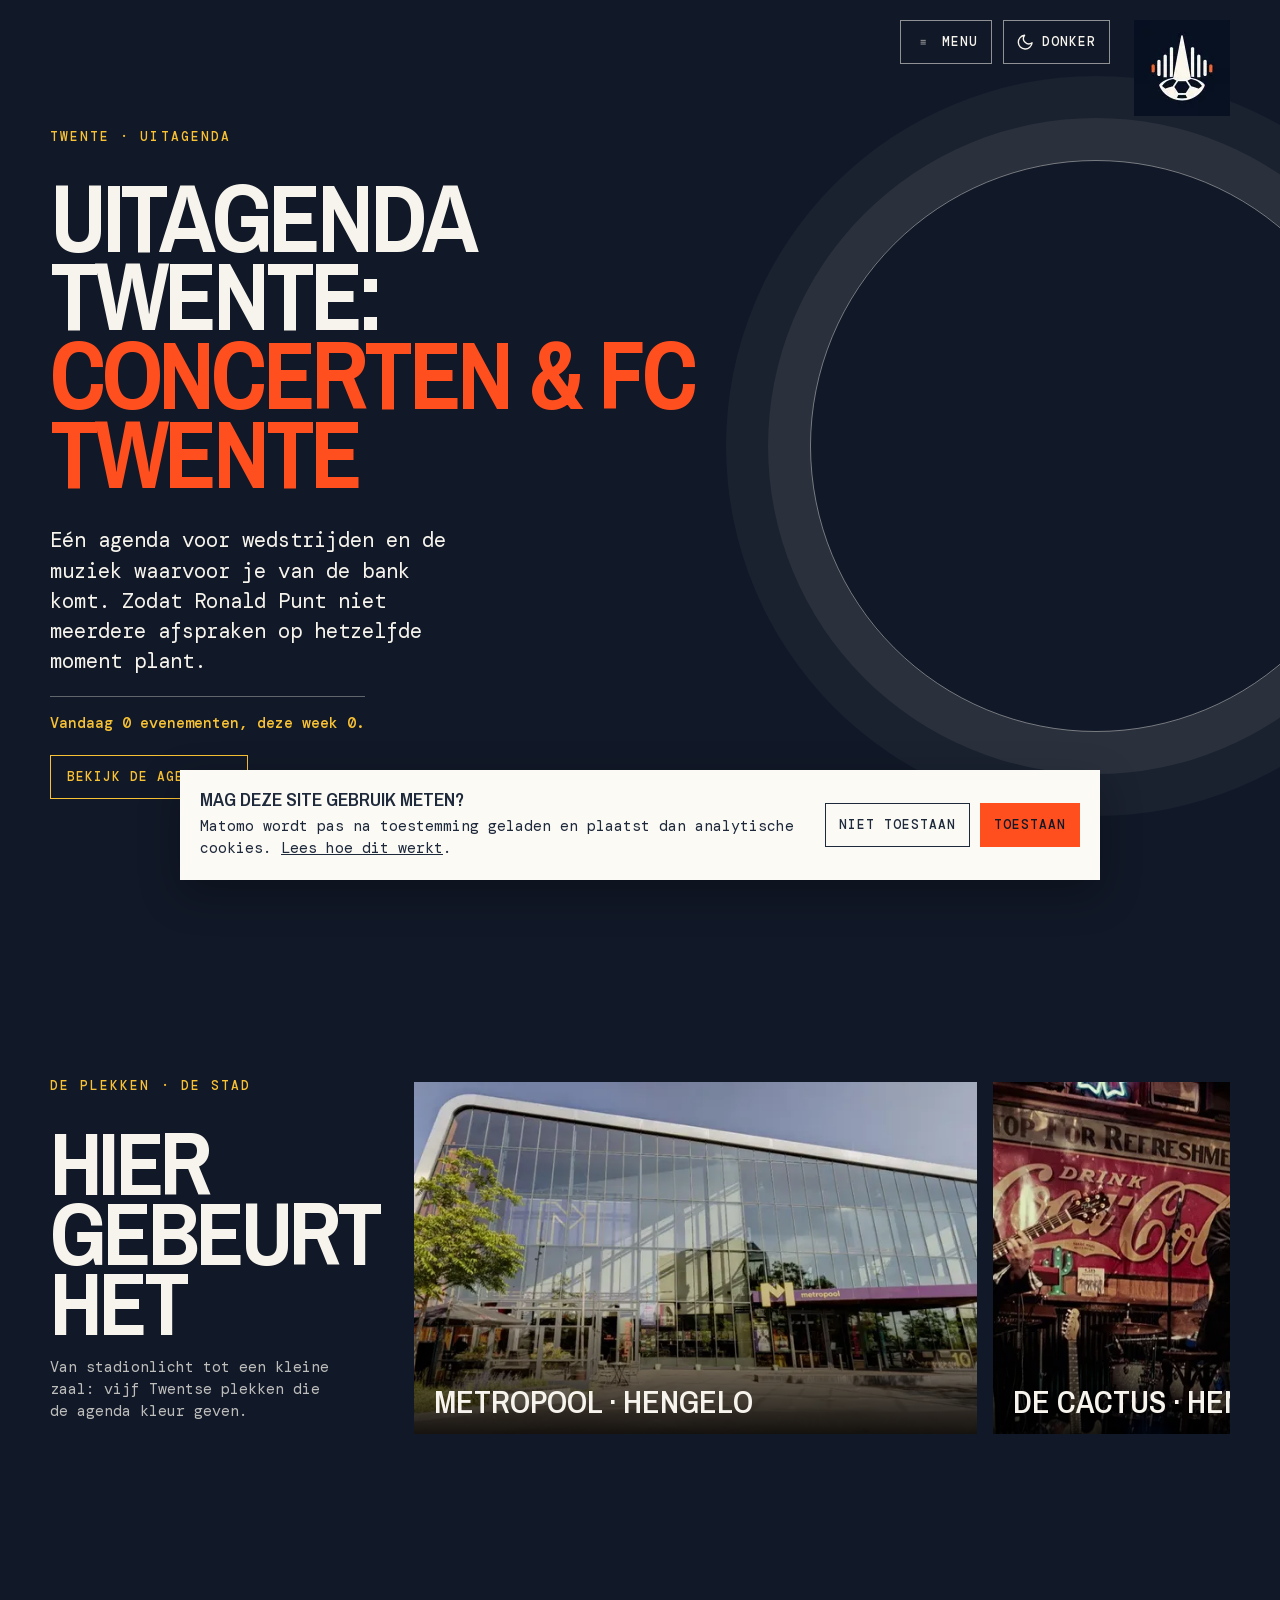
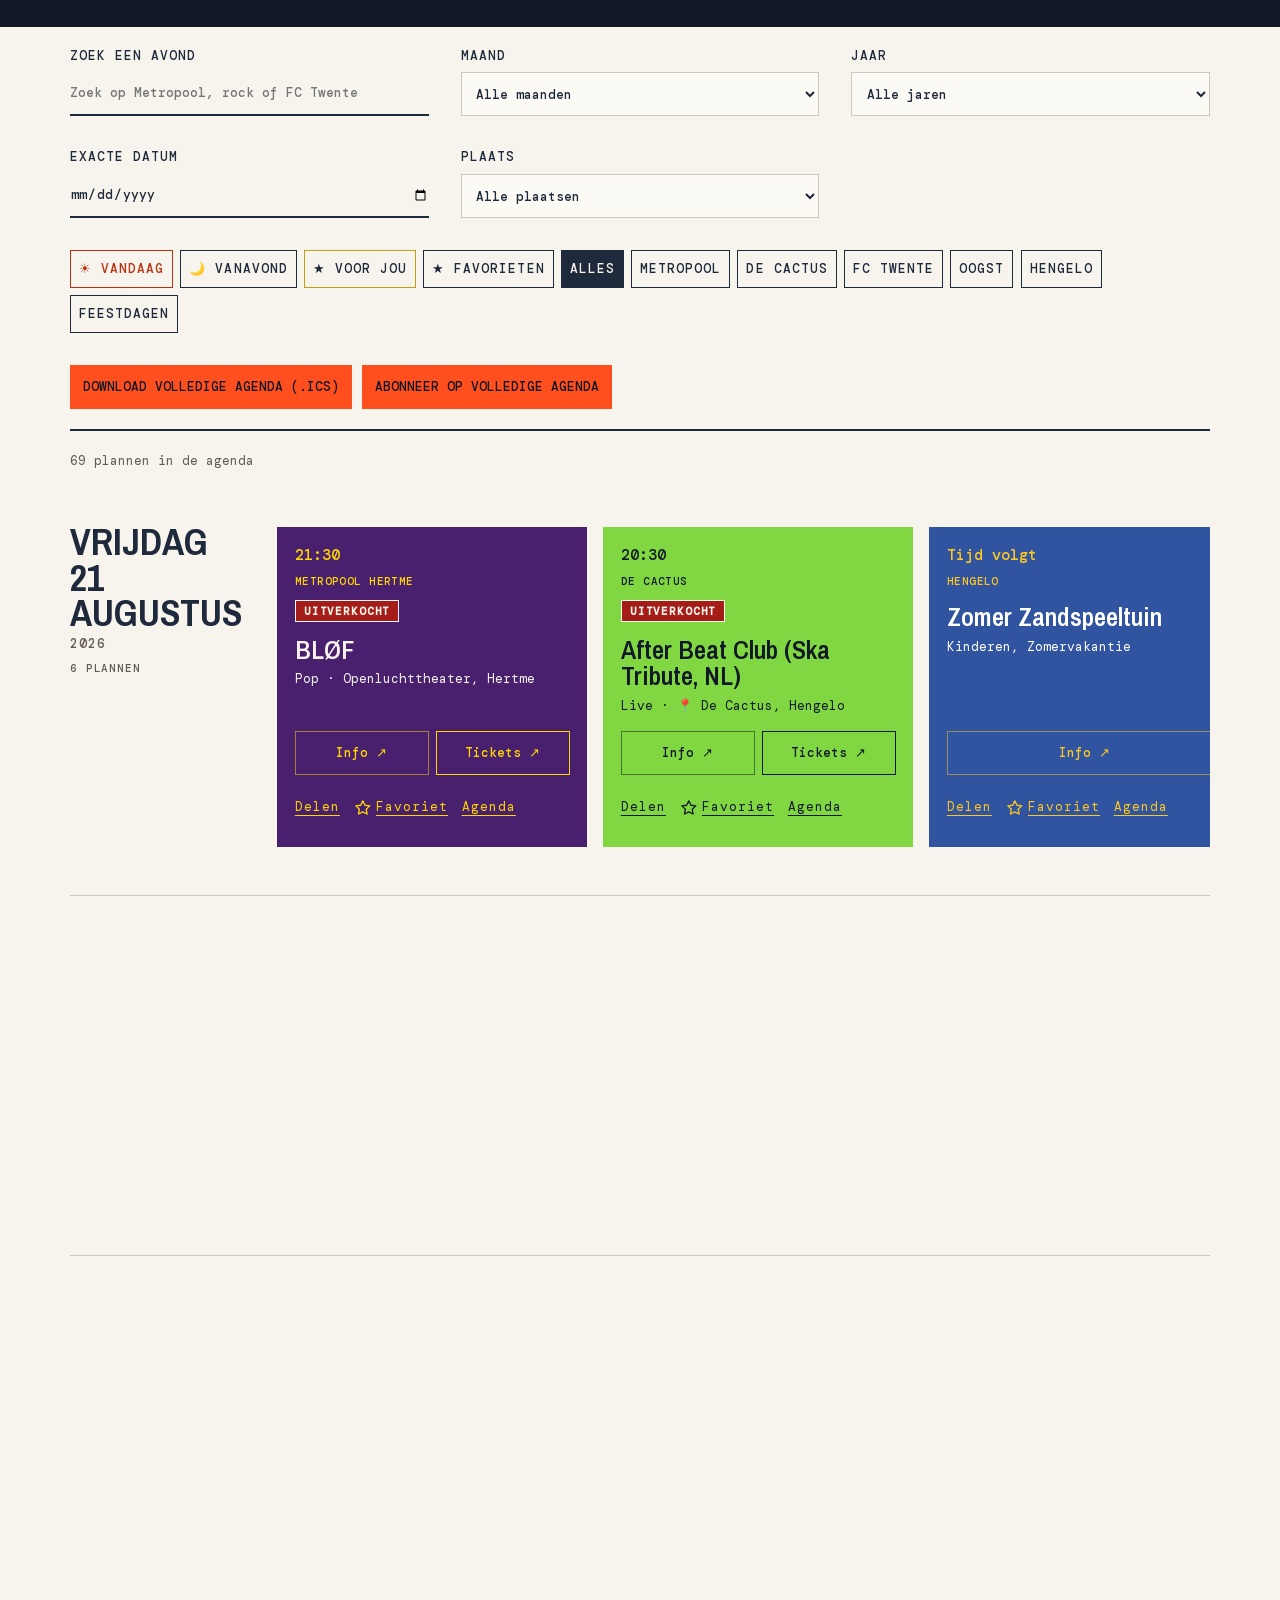
==== commit 6cab6945: "Add photos to the disclaimer, infinite agenda scroll, fix Bitter Sweethearts The disclaimer gets ven" ====
--- a/event-calendar/index.html
+++ b/event-calendar/index.html
@@ -36,7 +36,7 @@
     <meta name="twitter:description" content="Eén agenda voor wedstrijden van FC Twente en concerten in Hengelo en Enschede." />
     <meta name="twitter:image" content="https://event-calendar.puntuale.nl/assets/uit-vandaag-mark.png" />
     <link rel="preload" href="assets/fonts/archivo-narrow-latin.woff2" as="font" type="font/woff2" crossorigin />
-    <link rel="stylesheet" href="styles.css?v=20261014-pages-3" />
+    <link rel="stylesheet" href="styles.css?v=20261014-pages-6" />
     <script type="application/ld+json">{"@context":"https://schema.org","@type":"WebSite","name":"Uit Vandaag — Twente","url":"https://event-calendar.puntuale.nl/","description":"Actuele Twentse uitagenda met concerten en FC Twente-wedstrijden.","inLanguage":"nl-NL","publisher":{"@type":"Person","name":"Ronald Punt","url":"https://www.ronaldpunt.nl"},"potentialAction":{"@type":"SearchAction","target":"https://event-calendar.puntuale.nl/?q={search_term_string}","query-input":"required name=search_term_string"}}</script>
     <!-- EVENT_SCHEMA_START --><script id="event-schema" type="application/ld+json">{"@context": "https://schema.org", "@type": "ItemList", "name": "Uitagenda Twente: Concerten \u0026 FC Twente", "itemListOrder": "https://schema.org/ItemListOrderAscending", "numberOfItems": 57, "itemListElement": [{"@type": "ListItem", "position": 1, "item": {"@type": "Event", "@id": "https://event-calendar.puntuale.nl/#event-02d32b2095bc6dd5", "name": "Zomer Zandspeeltuin", "startDate": "2026-08-21", "eventStatus": "https://schema.org/EventScheduled", "url": "https://uitinhengelo.nl/evenementen/zomer-zandspeeltuin", "description": "Kinderen, Zomervakantie"}}, {"@type": "ListItem", "position": 2, "item": {"@type": "Event", "@id": "https://event-calendar.puntuale.nl/#event-b68381d27ac7124c", "name": "Rabobank Beach Courts Hengelo", "startDate": "2026-08-21T08:00:00Z", "eventStatus": "https://schema.org/EventScheduled", "url": "https://uitinhengelo.nl/evenementen/rabobank-beach-courts", "description": "Sport \u0026 Spel"}}, {"@type": "ListItem", "position": 3, "item": {"@type": "Event", "@id": "https://event-calendar.puntuale.nl/#event-c715fd6ad709b92b", "name": "Nightskate Twente", "startDate": "2026-08-21T17:30:00Z", "eventStatus": "https://schema.org/EventScheduled", "url": "https://uitinhengelo.nl/evenementen/nightskate-twente", "description": "Actief, Diversen, Sport \u0026 Spel"}}, {"@type": "ListItem", "position": 4, "item": {"@type": "Event", "@id": "https://event-calendar.puntuale.nl/#event-c436fe1c69c6929b", "name": "THELMA Themafilm over bankfraude", "startDate": "2026-08-21T17:30:00Z", "eventStatus": "https://schema.org/EventScheduled", "url": "https://uitinhengelo.nl/evenementen/thelma-themafilm-over-bankfraude", "description": "Film, Jeugd / Familie"}}, {"@type": "ListItem", "position": 5, "item": {"@type": "Event", "@id": "https://event-calendar.puntuale.nl/#event-937d8d5bef94f0b2", "name": "After Beat Club (Ska Tribute, NL)", "startDate": "2026-08-21T18:30:00Z", "eventStatus": "https://schema.org/EventScheduled", "url": "https://decactus.stager.co/shop/default/events/111533546", "location": {"@type": "Place", "name": "De Cactus, Hengelo"}, "offers": {"@type": "Offer", "url": "https://decactus.stager.co/shop/default/events/111533546", "availability": "https://schema.org/SoldOut"}}}, {"@type": "ListItem", "position": 6, "item": {"@type": "Event", "@id": "https://event-calendar.puntuale.nl/#event-dffe48b52babff65", "name": "BLØF", "startDate": "2026-08-21T19:30:00Z", "eventStatus": "https://schema.org/EventScheduled", "url": "https://metropool.nl/agenda/blof", "location": {"@type": "Place", "name": "Hertme"}, "description": "Pop", "offers": {"@type": "Offer", "url": "https://www.ticketmaster.nl/event/1737507367?CAMEFROM=METROPOOL\u0026brand=nl_metropool", "availability": "https://schema.org/SoldOut"}}}, {"@type": "ListItem", "position": 7, "item": {"@type": "Event", "@id": "https://event-calendar.puntuale.nl/#event-f7d5c1f00893e15b", "name": "ATC'65 MMT Bouw Top Tournament U11 \u0026 U12", "startDate": "2026-08-22T08:00:00Z", "eventStatus": "https://schema.org/EventScheduled", "url": "https://uitinhengelo.nl/evenementen/atc65-mmt-bouw-top-tournament-u11-u12", "description": "Actief, Kinderen, Sport \u0026 Spel, Jeugd / Familie"}}, {"@type": "ListItem", "position": 8, "item": {"@type": "Event", "@id": "https://event-calendar.puntuale.nl/#event-442e029842c5c0aa", "name": "Oogst Live: Nana Adjoa + LUWTEN", "startDate": "2026-08-22T18:00:00Z", "eventStatus": "https://schema.org/EventScheduled", "url": "https://metropool.nl/agenda/oogst-live-nana-adjoa-luwten", "location": {"@type": "Place", "name": "Hengelo"}, "description": "Pop", "offers": {"@type": "Offer", "url": "https://metropool.nl/agenda/oogst-live-nana-adjoa-luwten", "availability": "https://schema.org/InStock"}}}, {"@type": "ListItem", "position": 9, "item": {"@type": "Event", "@id": "https://event-calendar.puntuale.nl/#event-60c3a91e8e9e7566", "name": "Guess The Groove", "startDate": "2026-08-22T18:00:00Z", "eventStatus": "https://schema.org/EventScheduled", "url": "https://uitinhengelo.nl/evenementen/guess-the-groove", "description": "Muziek"}}, {"@type": "ListItem", "position": 10, "item": {"@type": "Event", "@id": "https://event-calendar.puntuale.nl/#event-697379966759cdfe", "name": "The Loop  (Classic Blues/Rock Revival, Covers, NL)", "startDate": "2026-08-22T18:30:00Z", "eventStatus": "https://schema.org/EventScheduled", "url": "https://decactus.stager.co/shop/default/events/111655473", "location": {"@type": "Place", "name": "De Cactus, Hengelo"}, "offers": {"@type": "Offer", "url": "https://decactus.stager.co/shop/default/events/111655473", "availability": "https://schema.org/InStock"}}}, {"@type": "ListItem", "position": 11, "item": {"@type": "Event", "@id": "https://event-calendar.puntuale.nl/#event-202077d6faf9a8b3", "name": "Rico Mambo", "startDate": "2026-08-22T19:00:00Z", "eventStatus": "https://schema.org/EventScheduled", "url": "https://metropool.nl/agenda/rico-mambo", "location": {"@type": "Place", "name": "Enschede"}, "description": "Latin", "offers": {"@type": "Offer", "url": "https://metropool.nl/agenda/rico-mambo", "availability": "https://schema.org/InStock"}}}, {"@type": "ListItem", "position": 12, "item": {"@type": "Event", "@id": "https://event-calendar.puntuale.nl/#event-bb2f8f235c4118bd", "name": "Ilse DeLange", "startDate": "2026-08-22T19:30:00Z", "eventStatus": "https://schema.org/EventScheduled", "url": "https://metropool.nl/agenda/ilse-delange", "location": {"@type": "Place", "name": "Hertme"}, "description": "Pop", "offers": {"@type": "Offer", "url": "https://www.ticketmaster.nl/event/195920358?CAMEFROM=METROPOOL\u0026brand=nl_metropool", "availability": "https://schema.org/SoldOut"}}}, {"@type": "ListItem", "position": 13, "item": {"@type": "Event", "@id": "https://event-calendar.puntuale.nl/#event-e41d172b8ba36ba3", "name": "Dansen in het park", "startDate": "2026-08-23T08:30:00Z", "eventStatus": "https://schema.org/EventScheduled", "url": "https://uitinhengelo.nl/evenementen/dansen-in-het-park", "description": "Evenement"}}, {"@type": "ListItem", "position": 14, "item": {"@type": "Event", "@id": "https://event-calendar.puntuale.nl/#event-4c112910ba13be8f", "name": "Open Zondagen Heemtuin", "startDate": "2026-08-23T11:00:00Z", "eventStatus": "https://schema.org/EventScheduled", "url": "https://uitinhengelo.nl/evenementen/open-zondagen-heemtuin", "description": "Actief, Diversen"}}, {"@type": "ListItem", "position": 15, "item": {"@type": "Event", "@id": "https://event-calendar.puntuale.nl/#event-e105376f88ae7ae3", "name": "ISLE", "startDate": "2026-08-23T12:00:00Z", "eventStatus": "https://schema.org/EventScheduled", "url": "https://uitinhengelo.nl/evenementen/isle", "description": "Muziek"}}, {"@type": "ListItem", "position": 16, "item": {"@type": "Event", "@id": "https://event-calendar.puntuale.nl/#event-5f8e543796c9f9f1", "name": "The DS Band", "startDate": "2026-08-23T12:00:00Z", "eventStatus": "https://schema.org/EventScheduled", "url": "https://uitinhengelo.nl/evenementen/the-ds-band", "description": "Actief, Diversen, Muziek"}}, {"@type": "ListItem", "position": 17, "item": {"@type": "Event", "@id": "https://event-calendar.puntuale.nl/#event-7bed6289811e2ba2", "name": "Zwem Vier Daagse", "startDate": "2026-08-24T16:00:00Z", "eventStatus": "https://schema.org/EventScheduled", "url": "https://uitinhengelo.nl/evenementen/zwem-vier-daagse", "description": "Actief, Kinderen, Sport \u0026 Spel, Jeugd / Familie"}}, {"@type": "ListItem", "position": 18, "item": {"@type": "Event", "@id": "https://event-calendar.puntuale.nl/#event-ecb03ed4f9120e2e", "name": "Open Dagen met gratis Zumba les", "startDate": "2026-08-24T17:15:00Z", "eventStatus": "https://schema.org/EventScheduled", "url": "https://uitinhengelo.nl/evenementen/open-dagen-met-gratis-zumba-les", "description": "Muziek, Dans"}}, {"@type": "ListItem", "position": 19, "item": {"@type": "Event", "@id": "https://event-calendar.puntuale.nl/#event-34c1ce7d1aa83e66", "name": "ArtEZ Afterglow", "startDate": "2026-08-24T17:30:00Z", "eventStatus": "https://schema.org/EventScheduled", "url": "https://metropool.nl/agenda/artez-afterglow", "location": {"@type": "Place", "name": "Enschede"}, "description": "Pop", "offers": {"@type": "Offer", "url": "https://metropool.nl/agenda/artez-afterglow", "availability": "https://schema.org/InStock"}}}, {"@type": "ListItem", "position": 20, "item": {"@type": "Event", "@id": "https://event-calendar.puntuale.nl/#event-a85c2532bc39d3bc", "name": "Blood on the Clocktower", "startDate": "2026-08-25T17:00:00Z", "eventStatus": "https://schema.org/EventScheduled", "url": "https://uitinhengelo.nl/evenementen/blood-on-the-clocktower", "description": "Diversen, Kinderen, Sport \u0026 Spel, Jeugd / Familie"}}, {"@type": "ListItem", "position": 21, "item": {"@type": "Event", "@id": "https://event-calendar.puntuale.nl/#event-05e9de692ebf8341", "name": "Deadsquad", "startDate": "2026-08-25T19:45:00Z", "eventStatus": "https://schema.org/EventScheduled", "url": "https://metropool.nl/agenda/deadsquad", "location": {"@type": "Place", "name": "Hengelo"}, "description": "Metal", "offers": {"@type": "Offer", "url": "https://www.ticketmaster.nl/event/1772445005?CAMEFROM=METROPOOL\u0026brand=nl_metropool", "availability": "https://schema.org/InStock"}}}, {"@type": "ListItem", "position": 22, "item": {"@type": "Event", "@id": "https://event-calendar.puntuale.nl/#event-834af33633dfed21", "name": "Introductieconcert", "startDate": "2026-08-26T17:00:00Z", "eventStatus": "https://schema.org/EventScheduled", "url": "https://metropool.nl/agenda/introductieconcert", "location": {"@type": "Place", "name": "Enschede"}, "description": "Pop", "offers": {"@type": "Offer", "url": "https://metropool.nl/agenda/introductieconcert", "availability": "https://schema.org/InStock"}}}, {"@type": "ListItem", "position": 23, "item": {"@type": "SportsEvent", "@id": "https://event-calendar.puntuale.nl/#event-b790d1597bc1249a", "name": "Qarabağ - FC Twente", "startDate": "2026-08-27T16:00:00Z", "eventStatus": "https://schema.org/EventScheduled", "description": "Voetbal"}}, {"@type": "ListItem", "position": 24, "item": {"@type": "Event", "@id": "https://event-calendar.puntuale.nl/#event-d01182b22ddc78f7", "name": "Comic design (striptekenen) met Stefan Eenkhoorn", "startDate": "2026-08-27T16:30:00Z", "eventStatus": "https://schema.org/EventScheduled", "url": "https://uitinhengelo.nl/evenementen/comic-design-striptekenen-met-stefan-eenkhoorn-voor-12-t-m-15-jaar", "description": "Actief, Kinderen, Kunst \u0026 Cultuur, Sport \u0026 Spel, Jeugd / Familie"}}, {"@type": "ListItem", "position": 25, "item": {"@type": "Event", "@id": "https://event-calendar.puntuale.nl/#event-a7c18b55554a6450", "name": "infoavond: Nepagenten en online criminaliteit Hengelo", "startDate": "2026-08-27T17:30:00Z", "eventStatus": "https://schema.org/EventScheduled", "url": "https://uitinhengelo.nl/evenementen/infoavond-nepagenten-en-online-criminaliteit-hengelo", "description": "Diversen, Jeugd / Familie"}}, {"@type": "ListItem", "position": 26, "item": {"@type": "Event", "@id": "https://event-calendar.puntuale.nl/#event-a48022003cd25500", "name": "Sean Webster Band (Blues, Rock, UK/NL)", "startDate": "2026-08-27T18:30:00Z", "eventStatus": "https://schema.org/EventScheduled", "url": "https://decactus.stager.co/shop/default/events/111641185", "location": {"@type": "Place", "name": "De Cactus, Hengelo"}, "offers": {"@type": "Offer", "url": "https://decactus.stager.co/shop/default/events/111641185", "availability": "https://schema.org/InStock"}}}, {"@type": "ListItem", "position": 27, "item": {"@type": "Event", "@id": "https://event-calendar.puntuale.nl/#event-ca3340716a0e21c7", "name": "Volksfeesten Oele", "startDate": "2026-08-28", "eventStatus": "https://schema.org/EventScheduled", "url": "https://uitinhengelo.nl/evenementen/volksfeesten-oele", "description": "Sport \u0026 Spel, Zomervakantie, Muziek"}}, {"@type": "ListItem", "position": 28, "item": {"@type": "Event", "@id": "https://event-calendar.puntuale.nl/#event-435cb14953e2e6f7", "name": "Zomerdisco BS De Jeugd", "startDate": "2026-08-28T17:00:00Z", "eventStatus": "https://schema.org/EventScheduled", "url": "https://uitinhengelo.nl/evenementen/zomerdisco-bs-de-jeugd", "description": "Actief, Kinderen, Jeugd / Familie, Muziek"}}, {"@type": "ListItem", "position": 29, "item": {"@type": "Event", "@id": "https://event-calendar.puntuale.nl/#event-36aab0ccf7177efd", "name": "Nightskate Twente", "startDate": "2026-08-28T17:30:00Z", "eventStatus": "https://schema.org/EventScheduled", "url": "https://uitinhengelo.nl/evenementen/nightskate-twente", "description": "Actief, Diversen, Sport \u0026 Spel"}}, {"@type": "ListItem", "position": 30, "item": {"@type": "Event", "@id": "https://event-calendar.puntuale.nl/#event-631b164f5d5cdf98", "name": "Kasbah Markt – The Vintage Plus Edition", "startDate": "2026-08-29T08:00:00Z", "eventStatus": "https://schema.org/EventScheduled", "url": "https://uitinhengelo.nl/evenementen/kasbah-markt-the-vintage-plus-edition", "description": "Markten"}}, {"@type": "ListItem", "position": 31, "item": {"@type": "Event", "@id": "https://event-calendar.puntuale.nl/#event-f0ca042936a4c907", "name": "Kids@thePark (geannuleerd)", "startDate": "2026-08-29T09:00:00Z", "eventStatus": "https://schema.org/EventScheduled", "url": "https://uitinhengelo.nl/evenementen/kids-at-the-park", "description": "Actief, Eten \u0026 Drinken, Kinderen, Theater, Jeugd / Familie, Muziek, Dans"}}, {"@type": "ListItem", "position": 32, "item": {"@type": "Event", "@id": "https://event-calendar.puntuale.nl/#event-1b9cf1ecb7f5afd7", "name": "Oogst Live: Ooostblok + Jeepers Creepers", "startDate": "2026-08-29T18:00:00Z", "eventStatus": "https://schema.org/EventScheduled", "url": "https://metropool.nl/agenda/oogst-live-ooostblok-jeepers-creepers", "location": {"@type": "Place", "name": "Hengelo"}, "description": "Overig", "offers": {"@type": "Offer", "url": "https://metropool.nl/agenda/oogst-live-ooostblok-jeepers-creepers", "availability": "https://schema.org/InStock"}}}, {"@type": "ListItem", "position": 33, "item": {"@type": "Event", "@id": "https://event-calendar.puntuale.nl/#event-231348d2718c5d3e", "name": "Gratis Buitenfilm: Sideways", "startDate": "2026-08-29T18:30:00Z", "eventStatus": "https://schema.org/EventScheduled", "url": "https://uitinhengelo.nl/evenementen/gratis-buitenfilm-sideways", "description": "Film, Filmhuis"}}, {"@type": "ListItem", "position": 34, "item": {"@type": "Event", "@id": "https://event-calendar.puntuale.nl/#event-554e216f68038274", "name": "Clownerie-workshop 2. De clown ontwaakt", "startDate": "2026-08-30T07:30:00Z", "eventStatus": "https://schema.org/EventScheduled", "url": "https://uitinhengelo.nl/evenementen/clownerie-workshop-2-de-clown-ontwaakt", "description": "Actief, Kinderen, Jeugd / Familie"}}, {"@type": "ListItem", "position": 35, "item": {"@type": "Event", "@id": "https://event-calendar.puntuale.nl/#event-2a07c9a284234561", "name": "Italian Lunch op het marktplein", "startDate": "2026-08-30T10:00:00Z", "eventStatus": "https://schema.org/EventScheduled", "url": "https://uitinhengelo.nl/evenementen/italian-lunch-op-het-marktplein-2", "description": "Eten \u0026 Drinken, Muziek"}}, {"@type": "ListItem", "position": 36, "item": {"@type": "Event", "@id": "https://event-calendar.puntuale.nl/#event-eb6d36c5dd5578c0", "name": "Koopzondag binnenstad Hengelo", "startDate": "2026-08-30T10:00:00Z", "eventStatus": "https://schema.org/EventScheduled", "url": "https://uitinhengelo.nl/evenementen/koopzondag-binnenstad-hengelo", "description": "Diversen"}}, {"@type": "ListItem", "position": 37, "item": {"@type": "Event", "@id": "https://event-calendar.puntuale.nl/#event-a9d25f81059cea55", "name": "Beweeg! in het park", "startDate": "2026-08-30T11:00:00Z", "eventStatus": "https://schema.org/EventScheduled", "url": "https://uitinhengelo.nl/evenementen/beweeg-in-het-park", "description": "Actief, Diversen, Kinderen, Sport \u0026 Spel, Muziek"}}, {"@type": "ListItem", "position": 38, "item": {"@type": "Event", "@id": "https://event-calendar.puntuale.nl/#event-10479b2cf4d5139f", "name": "Open Zondagen Heemtuin", "startDate": "2026-08-30T11:00:00Z", "eventStatus": "https://schema.org/EventScheduled", "url": "https://uitinhengelo.nl/evenementen/open-zondagen-heemtuin", "description": "Actief, Diversen"}}, {"@type": "ListItem", "position": 39, "item": {"@type": "Event", "@id": "https://event-calendar.puntuale.nl/#event-bdde5f857c15b4c4", "name": "@Jo's", "startDate": "2026-08-30T12:00:00Z", "eventStatus": "https://schema.org/EventScheduled", "url": "https://uitinhengelo.nl/evenementen/jos", "description": "Actief, Muziek"}}, {"@type": "ListItem", "position": 40, "item": {"@type": "Event", "@id": "https://event-calendar.puntuale.nl/#event-9267dd17ed4d8cd7", "name": "Luc Mats", "startDate": "2026-08-30T12:00:00Z", "eventStatus": "https://schema.org/EventScheduled", "url": "https://uitinhengelo.nl/evenementen/luc-mats", "description": "Actief, Muziek"}}, {"@type": "ListItem", "position": 41, "item": {"@type": "Event", "@id": "https://event-calendar.puntuale.nl/#event-05efecc8ec10b373", "name": "Old Ni-js @ De Cactus 30/08/2026 (Dialect, Rock, NL)", "startDate": "2026-08-30T13:30:00Z", "eventStatus": "https://schema.org/EventScheduled", "url": "https://decactus.stager.co/shop/default/events/111609428", "location": {"@type": "Place", "name": "De Cactus, Hengelo"}, "offers": {"@type": "Offer", "url": "https://decactus.stager.co/shop/default/events/111609428", "availability": "https://schema.org/SoldOut"}}}, {"@type": "ListItem", "position": 42, "item": {"@type": "SportsEvent", "@id": "https://event-calendar.puntuale.nl/#event-ead35d58517cdabc", "name": "SC Cambuur - FC Twente", "startDate": "2026-08-30T18:00:00Z", "eventStatus": "https://schema.org/EventScheduled", "description": "Voetbal"}}, {"@type": "ListItem", "position": 43, "item": {"@type": "Event", "@id": "https://event-calendar.puntuale.nl/#event-82a3e78c4ff172c0", "name": "Josh Smith \u0026 Band (Blues, Rock, Jazz, USA)", "startDate": "2026-09-01T18:30:00Z", "eventStatus": "https://schema.org/EventScheduled", "url": "https://decactus.stager.co/shop/default/events/111643662", "location": {"@type": "Place", "name": "De Cactus, Hengelo"}, "offers": {"@type": "Offer", "url": "https://decactus.stager.co/shop/default/events/111643662", "availability": "https://schema.org/SoldOut"}}}, {"@type": "ListItem", "position": 44, "item": {"@type": "Event", "@id": "https://event-calendar.puntuale.nl/#event-d6cc4e13c717a2db", "name": "Pubquiz @'t Pleintje", "startDate": "2026-09-01T18:30:00Z", "eventStatus": "https://schema.org/EventScheduled", "url": "https://uitinhengelo.nl/evenementen/pubquiz-t-pleintje", "description": "Diversen"}}, {"@type": "ListItem", "position": 45, "item": {"@type": "Event", "@id": "https://event-calendar.puntuale.nl/#event-fee3535ba7a23ea1", "name": "Monkeyjam", "startDate": "2026-09-02T18:00:00Z", "eventStatus": "https://schema.org/EventScheduled", "url": "https://metropool.nl/agenda/monkeyjam-2-sep", "location": {"@type": "Place", "name": "Enschede"}, "description": "Pop", "offers": {"@type": "Offer", "url": "https://metropool.nl/agenda/monkeyjam-2-sep", "availability": "https://schema.org/InStock"}}}, {"@type": "ListItem", "position": 46, "item": {"@type": "Event", "@id": "https://event-calendar.puntuale.nl/#event-546fefab9fa68ae6", "name": "Akoestische Sessie 2 september 2026", "startDate": "2026-09-02T18:30:00Z", "eventStatus": "https://schema.org/EventScheduled", "url": "https://decactus.stager.co/shop/default/events/111652275", "location": {"@type": "Place", "name": "De Cactus, Hengelo"}, "offers": {"@type": "Offer", "url": "https://decactus.stager.co/shop/default/events/111652275", "availability": "https://schema.org/InStock"}}}, {"@type": "ListItem", "position": 47, "item": {"@type": "Event", "@id": "https://event-calendar.puntuale.nl/#event-aca4f9ce6e206ea2", "name": "Jeugdfonds Let's Dance", "startDate": "2026-09-03T16:00:00Z", "eventStatus": "https://schema.org/EventScheduled", "url": "https://uitinhengelo.nl/evenementen/jeugdfonds-lets-dance", "description": "Kinderen, Jeugd / Familie, Muziek, Dans"}}, {"@type": "ListItem", "position": 48, "item": {"@type": "Event", "@id": "https://event-calendar.puntuale.nl/#event-fca46a3837344ccd", "name": "Antimatter \u0026 Sleeping Pulse", "startDate": "2026-09-03T18:00:00Z", "eventStatus": "https://schema.org/EventScheduled", "url": "https://metropool.nl/agenda/antimatter-sleeping-pulse", "location": {"@type": "Place", "name": "Hengelo"}, "description": "Rock", "offers": {"@type": "Offer", "url": "https://www.ticketmaster.nl/event/2045492797?CAMEFROM=METROPOOL\u0026brand=nl_metropool", "availability": "https://schema.org/InStock"}}}, {"@type": "ListItem", "position": 49, "item": {"@type": "Event", "@id": "https://event-calendar.puntuale.nl/#event-f427807cd148d67b", "name": "Don Diego Trio (Rockabilly, Surf, Rock\u0026Roll, Italië)", "startDate": "2026-09-03T18:30:00Z", "eventStatus": "https://schema.org/EventScheduled", "url": "https://decactus.stager.co/shop/default/events/111671831", "location": {"@type": "Place", "name": "De Cactus, Hengelo"}, "offers": {"@type": "Offer", "url": "https://decactus.stager.co/shop/default/events/111671831", "availability": "https://schema.org/InStock"}}}, {"@type": "ListItem", "position": 50, "item": {"@type": "Event", "@id": "https://event-calendar.puntuale.nl/#event-83d634ea426baf5f", "name": "Clownproeverij met Clownerie", "startDate": "2026-09-04T08:00:00Z", "eventStatus": "https://schema.org/EventScheduled", "url": "https://uitinhengelo.nl/evenementen/clownproeverij-met-clownerie", "description": "Actief, Diversen, Kinderen, Jeugd / Familie"}}, {"@type": "ListItem", "position": 51, "item": {"@type": "Event", "@id": "https://event-calendar.puntuale.nl/#event-e01ab2d827e79517", "name": "Jeu de Boules Stadstoernooi", "startDate": "2026-09-04T14:00:00Z", "eventStatus": "https://schema.org/EventScheduled", "url": "https://uitinhengelo.nl/evenementen/stadstoernooi-hengelo-jeu-de-boules", "description": "Actief, Diversen, Sport \u0026 Spel"}}, {"@type": "ListItem", "position": 52, "item": {"@type": "Event", "@id": "https://event-calendar.puntuale.nl/#event-7f5f125d8cc9a4e8", "name": "Sjonniepatat", "startDate": "2026-09-04T17:00:00Z", "eventStatus": "https://schema.org/EventScheduled", "url": "https://oogst.eu/agenda/", "location": {"@type": "Place", "name": "Broedplaats Oogst, Hengelo"}, "description": "DJ, Muziek, 19:00"}}, {"@type": "ListItem", "position": 53, "item": {"@type": "Event", "@id": "https://event-calendar.puntuale.nl/#event-313e7d28f1a59136", "name": "Nightskate Twente", "startDate": "2026-09-04T17:30:00Z", "eventStatus": "https://schema.org/EventScheduled", "url": "https://uitinhengelo.nl/evenementen/nightskate-twente", "description": "Actief, Diversen, Sport \u0026 Spel"}}, {"@type": "ListItem", "position": 54, "item": {"@type": "Event", "@id": "https://event-calendar.puntuale.nl/#event-3c48f052f4457772", "name": "Boogie Nights", "startDate": "2026-09-04T18:00:00Z", "eventStatus": "https://schema.org/EventScheduled", "url": "https://metropool.nl/agenda/boogie-nights", "location": {"@type": "Place", "name": "Enschede"}, "description": "Pop", "offers": {"@type": "Offer", "url": "https://www.ticketmaster.nl/event/454388601?CAMEFROM=METROPOOL\u0026brand=nl_metropool", "availability": "https://schema.org/InStock"}}}, {"@type": "ListItem", "position": 55, "item": {"@type": "Event", "@id": "https://event-calendar.puntuale.nl/#event-514d407996701100", "name": "Dilana Smith", "startDate": "2026-09-04T18:00:00Z", "eventStatus": "https://schema.org/EventScheduled", "url": "https://uitinhengelo.nl/evenementen/dilana-smith", "description": "Muziek"}}, {"@type": "ListItem", "position": 56, "item": {"@type": "Event", "@id": "https://event-calendar.puntuale.nl/#event-29980576c39dbe94", "name": "Jon Amor Trio (Original Blues, Funk, Rock, UK)", "startDate": "2026-09-04T18:30:00Z", "eventStatus": "https://schema.org/EventScheduled", "url": "https://decactus.stager.co/shop/default/events/111502542", "location": {"@type": "Place", "name": "De Cactus, Hengelo"}, "offers": {"@type": "Offer", "url": "https://decactus.stager.co/shop/default/events/111502542", "availability": "https://schema.org/InStock"}}}, {"@type": "ListItem", "position": 57, "item": {"@type": "Event", "@id": "https://event-calendar.puntuale.nl/#event-bed6bc17dbaf9139", "name": "Glas-in-loodmuseum Hengelo geopend!", "startDate": "2026-09-05T08:00:00Z", "eventStatus": "https://schema.org/EventScheduled", "url": "https://uitinhengelo.nl/evenementen/glas-in-loodmuseum-hengelo-geopend", "description": "Kunst \u0026 Cultuur"}}]}</script><!-- EVENT_SCHEMA_END -->
   </head>
@@ -81,7 +81,7 @@
     <template id="day-template"><article class="day"><time class="day-date"></time><div class="day-events"></div></article></template>
     <script id="event-data" type="application/json">[{"@type": "Event", "name": "Zomer Zandspeeltuin", "startDate": "2026-08-21", "location": "", "genre": "Kinderen, Zomervakantie", "url": "https://uitinhengelo.nl/evenementen/zomer-zandspeeltuin", "endDate": "2026-08-30", "source": "hengelo"}, {"@type": "Event", "name": "Rabobank Beach Courts Hengelo", "startDate": "2026-08-21T08:00:00Z", "location": "", "genre": "Sport \u0026 Spel", "url": "https://uitinhengelo.nl/evenementen/rabobank-beach-courts", "endDate": "2026-08-30T20:00:00Z", "source": "hengelo"}, {"@type": "Event", "name": "Nightskate Twente", "startDate": "2026-08-21T17:30:00Z", "location": "", "genre": "Actief, Diversen, Sport \u0026 Spel", "url": "https://uitinhengelo.nl/evenementen/nightskate-twente", "source": "hengelo"}, {"@type": "Event", "name": "THELMA Themafilm over bankfraude", "startDate": "2026-08-21T17:30:00Z", "location": "", "genre": "Film, Jeugd / Familie", "url": "https://uitinhengelo.nl/evenementen/thelma-themafilm-over-bankfraude", "source": "hengelo"}, {"@type": "Event", "name": "After Beat Club (Ska Tribute, NL)", "startDate": "2026-08-21T18:30:00Z", "endDate": "2026-08-21T21:30:00Z", "location": "De Cactus, Hengelo", "url": "https://decactus.stager.co/shop/default/events/111533546", "ticketUrl": "https://decactus.stager.co/shop/default/events/111533546", "soldOut": true, "source": "de-cactus"}, {"@type": "Event", "name": "BLØF", "startDate": "2026-08-21T19:30:00Z", "location": "Hertme", "genre": "Pop", "url": "https://metropool.nl/agenda/blof", "ticketUrl": "https://www.ticketmaster.nl/event/1737507367?CAMEFROM=METROPOOL\u0026brand=nl_metropool", "soldOut": true, "stage": "Openluchttheater, Hertme", "source": "metropool"}, {"@type": "Event", "name": "ATC'65 MMT Bouw Top Tournament U11 \u0026 U12", "startDate": "2026-08-22T08:00:00Z", "location": "", "genre": "Actief, Kinderen, Sport \u0026 Spel, Jeugd / Familie", "url": "https://uitinhengelo.nl/evenementen/atc65-mmt-bouw-top-tournament-u11-u12", "endDate": "2026-08-23T15:00:00Z", "source": "hengelo"}, {"@type": "Event", "name": "Oogst Live: Nana Adjoa + LUWTEN", "startDate": "2026-08-22T18:00:00Z", "location": "Hengelo", "genre": "Pop", "url": "https://metropool.nl/agenda/oogst-live-nana-adjoa-luwten", "ticketUrl": "https://metropool.nl/agenda/oogst-live-nana-adjoa-luwten", "stage": "OOGST, Hengelo", "source": "metropool", "recommended": true, "tasteReason": "Sluit aan bij je voorkeur voor Live."}, {"@type": "Event", "name": "Guess The Groove", "startDate": "2026-08-22T18:00:00Z", "location": "", "genre": "Muziek", "url": "https://uitinhengelo.nl/evenementen/guess-the-groove", "source": "hengelo"}, {"@type": "Event", "name": "The Loop  (Classic Blues/Rock Revival, Covers, NL)", "startDate": "2026-08-22T18:30:00Z", "endDate": "2026-08-22T21:30:00Z", "location": "De Cactus, Hengelo", "url": "https://decactus.stager.co/shop/default/events/111655473", "ticketUrl": "https://decactus.stager.co/shop/default/events/111655473", "soldOut": false, "source": "de-cactus"}, {"@type": "Event", "name": "Rico Mambo", "startDate": "2026-08-22T19:00:00Z", "location": "Enschede", "genre": "Latin", "url": "https://metropool.nl/agenda/rico-mambo", "ticketUrl": "https://metropool.nl/agenda/rico-mambo", "stage": "Muziekcafé, Enschede", "source": "metropool", "recommended": true, "tasteReason": "Past bij je smaak voor latin."}, {"@type": "Event", "name": "Ilse DeLange", "startDate": "2026-08-22T19:30:00Z", "location": "Hertme", "genre": "Pop", "url": "https://metropool.nl/agenda/ilse-delange", "ticketUrl": "https://www.ticketmaster.nl/event/195920358?CAMEFROM=METROPOOL\u0026brand=nl_metropool", "soldOut": true, "stage": "Openluchttheater, Hertme", "source": "metropool"}, {"@type": "Event", "name": "Dansen in het park", "startDate": "2026-08-23T08:30:00Z", "location": "", "genre": "Evenement", "url": "https://uitinhengelo.nl/evenementen/dansen-in-het-park", "source": "hengelo"}, {"@type": "Event", "name": "Open Zondagen Heemtuin", "startDate": "2026-08-23T11:00:00Z", "location": "", "genre": "Actief, Diversen", "url": "https://uitinhengelo.nl/evenementen/open-zondagen-heemtuin", "source": "hengelo"}, {"@type": "Event", "name": "ISLE", "startDate": "2026-08-23T12:00:00Z", "location": "", "genre": "Muziek", "url": "https://uitinhengelo.nl/evenementen/isle", "source": "hengelo"}, {"@type": "Event", "name": "The DS Band", "startDate": "2026-08-23T12:00:00Z", "location": "", "genre": "Actief, Diversen, Muziek", "url": "https://uitinhengelo.nl/evenementen/the-ds-band", "source": "hengelo"}, {"@type": "Event", "name": "Zwem Vier Daagse", "startDate": "2026-08-24T16:00:00Z", "location": "", "genre": "Actief, Kinderen, Sport \u0026 Spel, Jeugd / Familie", "url": "https://uitinhengelo.nl/evenementen/zwem-vier-daagse", "endDate": "2026-08-28T17:30:00Z", "source": "hengelo"}, {"@type": "Event", "name": "Open Dagen met gratis Zumba les", "startDate": "2026-08-24T17:15:00Z", "location": "", "genre": "Muziek, Dans", "url": "https://uitinhengelo.nl/evenementen/open-dagen-met-gratis-zumba-les", "endDate": "2026-08-30T10:00:00Z", "source": "hengelo"}, {"@type": "Event", "name": "ArtEZ Afterglow", "startDate": "2026-08-24T17:30:00Z", "location": "Enschede", "genre": "Pop", "url": "https://metropool.nl/agenda/artez-afterglow", "ticketUrl": "https://metropool.nl/agenda/artez-afterglow", "stage": "Saxion Stage, Enschede", "source": "metropool"}, {"@type": "Event", "name": "Blood on the Clocktower", "startDate": "2026-08-25T17:00:00Z", "location": "", "genre": "Diversen, Kinderen, Sport \u0026 Spel, Jeugd / Familie", "url": "https://uitinhengelo.nl/evenementen/blood-on-the-clocktower", "source": "hengelo"}, {"@type": "Event", "name": "Besloten bijeenkomst (Broodfonds)", "startDate": "2026-08-25T17:30:00Z", "endDate": "2026-08-25T19:00:00Z", "location": "De Cactus, Hengelo", "url": "https://decactus.stager.co/shop/default/events/111579284", "ticketUrl": "https://decactus.stager.co/shop/default/events/111579284", "soldOut": false, "source": "de-cactus"}, {"@type": "Event", "name": "Deadsquad", "startDate": "2026-08-25T19:45:00Z", "location": "Hengelo", "genre": "Metal", "url": "https://metropool.nl/agenda/deadsquad", "ticketUrl": "https://www.ticketmaster.nl/event/1772445005?CAMEFROM=METROPOOL\u0026brand=nl_metropool", "stage": "Innocent, Hengelo", "source": "metropool"}, {"@type": "Event", "name": "Introductieconcert", "startDate": "2026-08-26T17:00:00Z", "location": "Enschede", "genre": "Pop", "url": "https://metropool.nl/agenda/introductieconcert", "ticketUrl": "https://metropool.nl/agenda/introductieconcert", "stage": "Oude Markt, Enschede", "source": "metropool"}, {"@type": "SportsEvent", "name": "Qarabağ - FC Twente", "startDate": "2026-08-27T16:00:00Z", "genre": "Voetbal", "isHome": false, "source": "fc-twente"}, {"@type": "Event", "name": "Comic design (striptekenen) met Stefan Eenkhoorn", "startDate": "2026-08-27T16:30:00Z", "location": "", "genre": "Actief, Kinderen, Kunst \u0026 Cultuur, Sport \u0026 Spel, Jeugd / Familie", "url": "https://uitinhengelo.nl/evenementen/comic-design-striptekenen-met-stefan-eenkhoorn-voor-12-t-m-15-jaar", "source": "hengelo"}, {"@type": "Event", "name": "infoavond: Nepagenten en online criminaliteit Hengelo", "startDate": "2026-08-27T17:30:00Z", "location": "", "genre": "Diversen, Jeugd / Familie", "url": "https://uitinhengelo.nl/evenementen/infoavond-nepagenten-en-online-criminaliteit-hengelo", "source": "hengelo"}, {"@type": "Event", "name": "Sean Webster Band (Blues, Rock, UK/NL)", "startDate": "2026-08-27T18:30:00Z", "endDate": "2026-08-27T21:30:00Z", "location": "De Cactus, Hengelo", "url": "https://decactus.stager.co/shop/default/events/111641185", "ticketUrl": "https://decactus.stager.co/shop/default/events/111641185", "soldOut": false, "source": "de-cactus"}, {"@type": "Event", "name": "Volksfeesten Oele", "startDate": "2026-08-28", "location": "", "genre": "Sport \u0026 Spel, Zomervakantie, Muziek", "url": "https://uitinhengelo.nl/evenementen/volksfeesten-oele", "endDate": "2026-08-30", "source": "hengelo"}, {"@type": "Event", "name": "Zomerdisco BS De Jeugd", "startDate": "2026-08-28T17:00:00Z", "location": "", "genre": "Actief, Kinderen, Jeugd / Familie, Muziek", "url": "https://uitinhengelo.nl/evenementen/zomerdisco-bs-de-jeugd", "source": "hengelo"}, {"@type": "Event", "name": "Nightskate Twente", "startDate": "2026-08-28T17:30:00Z", "location": "", "genre": "Actief, Diversen, Sport \u0026 Spel", "url": "https://uitinhengelo.nl/evenementen/nightskate-twente", "source": "hengelo"}, {"@type": "Event", "name": "Besloten Sarah Feestje", "startDate": "2026-08-28T18:30:00Z", "endDate": "2026-08-28T21:30:00Z", "location": "De Cactus, Hengelo", "url": "https://decactus.stager.co/shop/default/events/111561650", "ticketUrl": "https://decactus.stager.co/shop/default/events/111561650", "soldOut": false, "source": "de-cactus"}, {"@type": "Event", "name": "Kasbah Markt – The Vintage Plus Edition", "startDate": "2026-08-29T08:00:00Z", "location": "", "genre": "Markten", "url": "https://uitinhengelo.nl/evenementen/kasbah-markt-the-vintage-plus-edition", "source": "hengelo"}, {"@type": "Event", "name": "Kids@thePark (geannuleerd)", "startDate": "2026-08-29T09:00:00Z", "location": "", "genre": "Actief, Eten \u0026 Drinken, Kinderen, Theater, Jeugd / Familie, Muziek, Dans", "url": "https://uitinhengelo.nl/evenementen/kids-at-the-park", "endDate": "2026-08-30T15:00:00Z", "source": "hengelo"}, {"@type": "Event", "name": "Oogst Live: Ooostblok + Jeepers Creepers", "startDate": "2026-08-29T18:00:00Z", "location": "Hengelo", "genre": "Overig", "url": "https://metropool.nl/agenda/oogst-live-ooostblok-jeepers-creepers", "ticketUrl": "https://metropool.nl/agenda/oogst-live-ooostblok-jeepers-creepers", "stage": "OOGST, Hengelo", "source": "metropool", "recommended": true, "tasteReason": "Sluit aan bij je voorkeur voor Live."}, {"@type": "Event", "name": "Besloten feestje", "startDate": "2026-08-29T18:30:00Z", "endDate": "2026-08-29T22:30:00Z", "location": "De Cactus, Hengelo", "url": "https://decactus.stager.co/shop/default/events/111513504", "ticketUrl": "https://decactus.stager.co/shop/default/events/111513504", "soldOut": false, "source": "de-cactus"}, {"@type": "Event", "name": "Gratis Buitenfilm: Sideways", "startDate": "2026-08-29T18:30:00Z", "location": "", "genre": "Film, Filmhuis", "url": "https://uitinhengelo.nl/evenementen/gratis-buitenfilm-sideways", "source": "hengelo"}, {"@type": "Event", "name": "Clownerie-workshop 2. De clown ontwaakt", "startDate": "2026-08-30T07:30:00Z", "location": "", "genre": "Actief, Kinderen, Jeugd / Familie", "url": "https://uitinhengelo.nl/evenementen/clownerie-workshop-2-de-clown-ontwaakt", "endDate": "2026-09-20T10:30:00Z", "source": "hengelo"}, {"@type": "Event", "name": "Italian Lunch op het marktplein", "startDate": "2026-08-30T10:00:00Z", "location": "", "genre": "Eten \u0026 Drinken, Muziek", "url": "https://uitinhengelo.nl/evenementen/italian-lunch-op-het-marktplein-2", "source": "hengelo"}, {"@type": "Event", "name": "Koopzondag binnenstad Hengelo", "startDate": "2026-08-30T10:00:00Z", "location": "", "genre": "Diversen", "url": "https://uitinhengelo.nl/evenementen/koopzondag-binnenstad-hengelo", "source": "hengelo"}, {"@type": "Event", "name": "Beweeg! in het park", "startDate": "2026-08-30T11:00:00Z", "location": "", "genre": "Actief, Diversen, Kinderen, Sport \u0026 Spel, Muziek", "url": "https://uitinhengelo.nl/evenementen/beweeg-in-het-park", "source": "hengelo"}, {"@type": "Event", "name": "Open Zondagen Heemtuin", "startDate": "2026-08-30T11:00:00Z", "location": "", "genre": "Actief, Diversen", "url": "https://uitinhengelo.nl/evenementen/open-zondagen-heemtuin", "source": "hengelo"}, {"@type": "Event", "name": "@Jo's", "startDate": "2026-08-30T12:00:00Z", "location": "", "genre": "Actief, Muziek", "url": "https://uitinhengelo.nl/evenementen/jos", "source": "hengelo"}, {"@type": "Event", "name": "Luc Mats", "startDate": "2026-08-30T12:00:00Z", "location": "", "genre": "Actief, Muziek", "url": "https://uitinhengelo.nl/evenementen/luc-mats", "source": "hengelo"}, {"@type": "Event", "name": "Old Ni-js @ De Cactus 30/08/2026 (Dialect, Rock, NL)", "startDate": "2026-08-30T13:30:00Z", "endDate": "2026-08-30T16:00:00Z", "location": "De Cactus, Hengelo", "url": "https://decactus.stager.co/shop/default/events/111609428", "ticketUrl": "https://decactus.stager.co/shop/default/events/111609428", "soldOut": true, "source": "de-cactus"}, {"@type": "SportsEvent", "name": "SC Cambuur - FC Twente", "startDate": "2026-08-30T18:00:00Z", "genre": "Voetbal", "isHome": false, "source": "fc-twente"}, {"@type": "Event", "name": "Josh Smith \u0026 Band (Blues, Rock, Jazz, USA)", "startDate": "2026-09-01T18:30:00Z", "endDate": "2026-09-01T21:30:00Z", "location": "De Cactus, Hengelo", "url": "https://decactus.stager.co/shop/default/events/111643662", "ticketUrl": "https://decactus.stager.co/shop/default/events/111643662", "soldOut": true, "source": "de-cactus"}, {"@type": "Event", "name": "Pubquiz @'t Pleintje", "startDate": "2026-09-01T18:30:00Z", "location": "", "genre": "Diversen", "url": "https://uitinhengelo.nl/evenementen/pubquiz-t-pleintje", "source": "hengelo"}, {"@type": "Event", "name": "Monkeyjam", "startDate": "2026-09-02T18:00:00Z", "location": "Enschede", "genre": "Pop", "url": "https://metropool.nl/agenda/monkeyjam-2-sep", "ticketUrl": "https://metropool.nl/agenda/monkeyjam-2-sep", "stage": "Muziekcafé, Enschede", "source": "metropool"}, {"@type": "Event", "name": "Akoestische Sessie 2 september 2026", "startDate": "2026-09-02T18:30:00Z", "endDate": "2026-09-02T21:30:00Z", "location": "De Cactus, Hengelo", "url": "https://decactus.stager.co/shop/default/events/111652275", "ticketUrl": "https://decactus.stager.co/shop/default/events/111652275", "soldOut": false, "source": "de-cactus"}, {"@type": "Event", "name": "Jeugdfonds Let's Dance", "startDate": "2026-09-03T16:00:00Z", "location": "", "genre": "Kinderen, Jeugd / Familie, Muziek, Dans", "url": "https://uitinhengelo.nl/evenementen/jeugdfonds-lets-dance", "endDate": "2026-10-01T17:00:00Z", "source": "hengelo"}, {"@type": "Event", "name": "Antimatter \u0026 Sleeping Pulse", "startDate": "2026-09-03T18:00:00Z", "location": "Hengelo", "genre": "Rock", "url": "https://metropool.nl/agenda/antimatter-sleeping-pulse", "ticketUrl": "https://www.ticketmaster.nl/event/2045492797?CAMEFROM=METROPOOL\u0026brand=nl_metropool", "stage": "Jack Daniel's Stage, Hengelo", "source": "metropool", "recommended": true, "tasteReason": "Sluit aan bij je voorkeur voor Antimatter."}, {"@type": "Event", "name": "Don Diego Trio (Rockabilly, Surf, Rock\u0026Roll, Italië)", "startDate": "2026-09-03T18:30:00Z", "endDate": "2026-09-03T21:30:00Z", "location": "De Cactus, Hengelo", "url": "https://decactus.stager.co/shop/default/events/111671831", "ticketUrl": "https://decactus.stager.co/shop/default/events/111671831", "soldOut": false, "source": "de-cactus"}, {"@type": "Event", "name": "Clownproeverij met Clownerie", "startDate": "2026-09-04T08:00:00Z", "location": "", "genre": "Actief, Diversen, Kinderen, Jeugd / Familie", "url": "https://uitinhengelo.nl/evenementen/clownproeverij-met-clownerie", "source": "hengelo"}, {"@type": "Event", "name": "Jeu de Boules Stadstoernooi", "startDate": "2026-09-04T14:00:00Z", "location": "", "genre": "Actief, Diversen, Sport \u0026 Spel", "url": "https://uitinhengelo.nl/evenementen/stadstoernooi-hengelo-jeu-de-boules", "endDate": "2026-09-06T18:00:00Z", "source": "hengelo"}, {"@type": "Event", "name": "Sjonniepatat", "startDate": "2026-09-04T17:00:00Z", "location": "Broedplaats Oogst, Hengelo", "genre": "DJ, Muziek, 19:00", "url": "https://oogst.eu/agenda/", "source": "oogst"}, {"@type": "Event", "name": "Nightskate Twente", "startDate": "2026-09-04T17:30:00Z", "location": "", "genre": "Actief, Diversen, Sport \u0026 Spel", "url": "https://uitinhengelo.nl/evenementen/nightskate-twente", "source": "hengelo"}, {"@type": "Event", "name": "Boogie Nights", "startDate": "2026-09-04T18:00:00Z", "location": "Enschede", "genre": "Pop", "url": "https://metropool.nl/agenda/boogie-nights", "ticketUrl": "https://www.ticketmaster.nl/event/454388601?CAMEFROM=METROPOOL\u0026brand=nl_metropool", "stage": "Saxion Stage, Enschede", "source": "metropool"}, {"@type": "Event", "name": "Dilana Smith", "startDate": "2026-09-04T18:00:00Z", "location": "", "genre": "Muziek", "url": "https://uitinhengelo.nl/evenementen/dilana-smith", "source": "hengelo"}, {"@type": "Event", "name": "Jon Amor Trio (Original Blues, Funk, Rock, UK)", "startDate": "2026-09-04T18:30:00Z", "endDate": "2026-09-04T21:30:00Z", "location": "De Cactus, Hengelo", "url": "https://decactus.stager.co/shop/default/events/111502542", "ticketUrl": "https://decactus.stager.co/shop/default/events/111502542", "soldOut": false, "source": "de-cactus"}, {"@type": "Event", "name": "Glas-in-loodmuseum Hengelo geopend!", "startDate": "2026-09-05T08:00:00Z", "location": "", "genre": "Kunst \u0026 Cultuur", "url": "https://uitinhengelo.nl/evenementen/glas-in-loodmuseum-hengelo-geopend", "source": "hengelo"}]</script>
     <script src="loading-watchdog.js?v=20260801-1"></script>
-    <script src="app.js?v=20261014-pages-3"></script>
+    <script src="app.js?v=20261014-pages-6"></script>
     <script src="weather.js?v=20260819-1" defer></script>
     <script src="back-to-top.js?v=20260802-2" defer></script>
     <script src="analytics-consent.js?v=20260802-2" defer></script>
--- a/event-calendar/styles.css
+++ b/event-calendar/styles.css
@@ -981,3 +981,39 @@
 .concert-list { margin: 0; padding: 0; list-style: none; }
 .concert-list li { padding: 0.55rem 0; border-block-end: 1px solid var(--color-border); }
 @media (max-width: 700px) { .taste-live-grid { grid-template-columns: 1fr; } }
+
+/* Photos: inline illustrations, album grid and lightbox */
+.taste-photo { margin: var(--space-4) 0 0; max-width: 440px; }
+.taste-photo a { display: block; overflow: hidden; border: 1px solid var(--color-border); border-radius: 4px; }
+.taste-photo img { display: block; width: 100%; height: auto; transition: transform 0.35s var(--ease-standard); }
+.taste-photo a:hover img, .taste-photo a:focus-visible img { transform: scale(1.03); }
+.taste-photo figcaption, .photo-grid span { margin-top: var(--space-1); color: var(--color-muted); font-size: var(--text-xs); line-height: 1.4; }
+.taste-live-sub { margin-top: var(--space-4); }
+.photo-gallery { margin-top: clamp(3rem, 8vw, 6rem); }
+.photo-gallery .eyebrow { color: var(--color-accent-readable); }
+.photo-gallery h2 { margin: var(--space-2) 0 var(--space-3); font: 700 clamp(2rem, 5vw, 3.5rem) / 0.9 var(--font-display); text-transform: uppercase; }
+.photo-gallery > p { max-width: 62ch; }
+.photo-grid { display: grid; grid-template-columns: repeat(auto-fill, minmax(220px, 1fr)); gap: var(--space-4); margin: var(--space-5, 2rem) 0 0; padding: 0; list-style: none; }
+.photo-grid a { display: grid; gap: var(--space-1); color: inherit; text-decoration: none; }
+.photo-grid img { width: 100%; height: auto; aspect-ratio: 4 / 3; object-fit: cover; border: 1px solid var(--color-border); border-radius: 4px; transition: transform 0.25s var(--ease-standard); }
+.photo-grid a:hover img, .photo-grid a:focus-visible img { transform: translateY(-2px); }
+.photo-grid span { display: block; }
+.lightbox { box-sizing: border-box; width: 100vw; max-width: 100vw; height: 100dvh; max-height: 100dvh; margin: 0; padding: var(--space-4); border: 0; background: rgb(0 0 0 / 0.92); color: #fff; }
+.lightbox[open] { display: grid; place-items: center; }
+.lightbox::backdrop { background: rgb(0 0 0 / 0.92); }
+.lightbox-figure { display: grid; justify-items: center; gap: var(--space-2); margin: 0; max-width: 100%; }
+.lightbox-image { max-width: 96vw; max-height: calc(100dvh - 8rem); width: auto; height: auto; object-fit: contain; }
+.lightbox-caption { max-width: 70ch; text-align: center; font-size: var(--text-sm); }
+.lightbox-count { position: absolute; inset-block-end: var(--space-3); inset-inline-start: var(--space-4); margin: 0; font-size: var(--text-xs); opacity: 0.7; }
+.lightbox button { position: absolute; display: grid; place-items: center; min-width: 44px; min-height: 44px; border: 1px solid rgb(255 255 255 / 0.35); border-radius: 999px; background: rgb(0 0 0 / 0.5); color: #fff; font-size: 1.8rem; line-height: 1; cursor: pointer; }
+.lightbox button:hover, .lightbox button:focus-visible { border-color: #fff; background: rgb(255 255 255 / 0.18); }
+.lightbox-close { inset-block-start: var(--space-3); inset-inline-end: var(--space-3); }
+.lightbox-prev { inset-inline-start: var(--space-3); inset-block-start: 50%; transform: translateY(-50%); }
+.lightbox-next { inset-inline-end: var(--space-3); inset-block-start: 50%; transform: translateY(-50%); }
+@media (prefers-reduced-motion: reduce) { .taste-photo img, .photo-grid img { transition: none; } }
+@media (max-width: 700px) { .taste-photo { max-width: none; } .photo-grid { grid-template-columns: repeat(2, minmax(0, 1fr)); gap: var(--space-3); } }
+
+.photo-strip { display: grid; grid-template-columns: repeat(3, minmax(0, 1fr)); gap: var(--space-3); margin: var(--space-4) 0; padding: 0; list-style: none; }
+.photo-strip .taste-photo { margin: 0; }
+.photo-strip img { aspect-ratio: 4 / 3; object-fit: cover; }
+@media (max-width: 700px) { .photo-strip { grid-template-columns: 1fr; } }
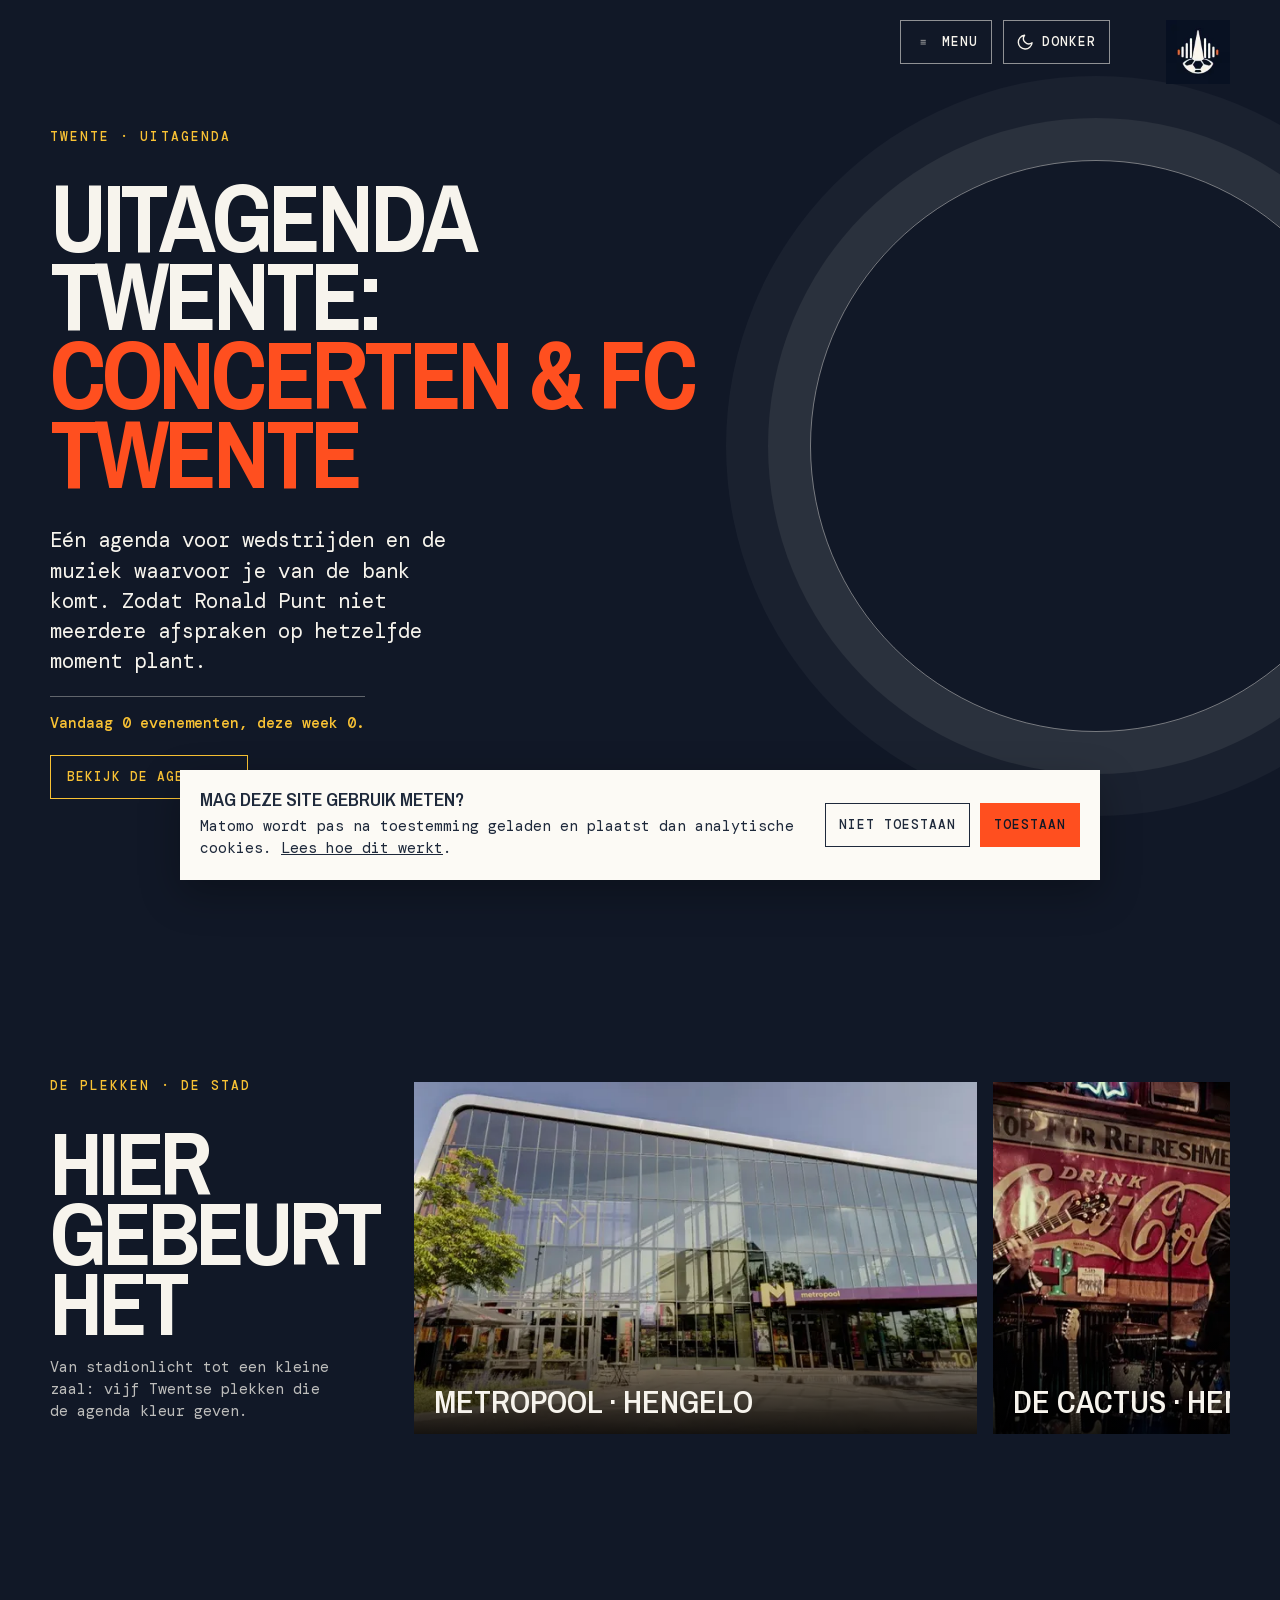
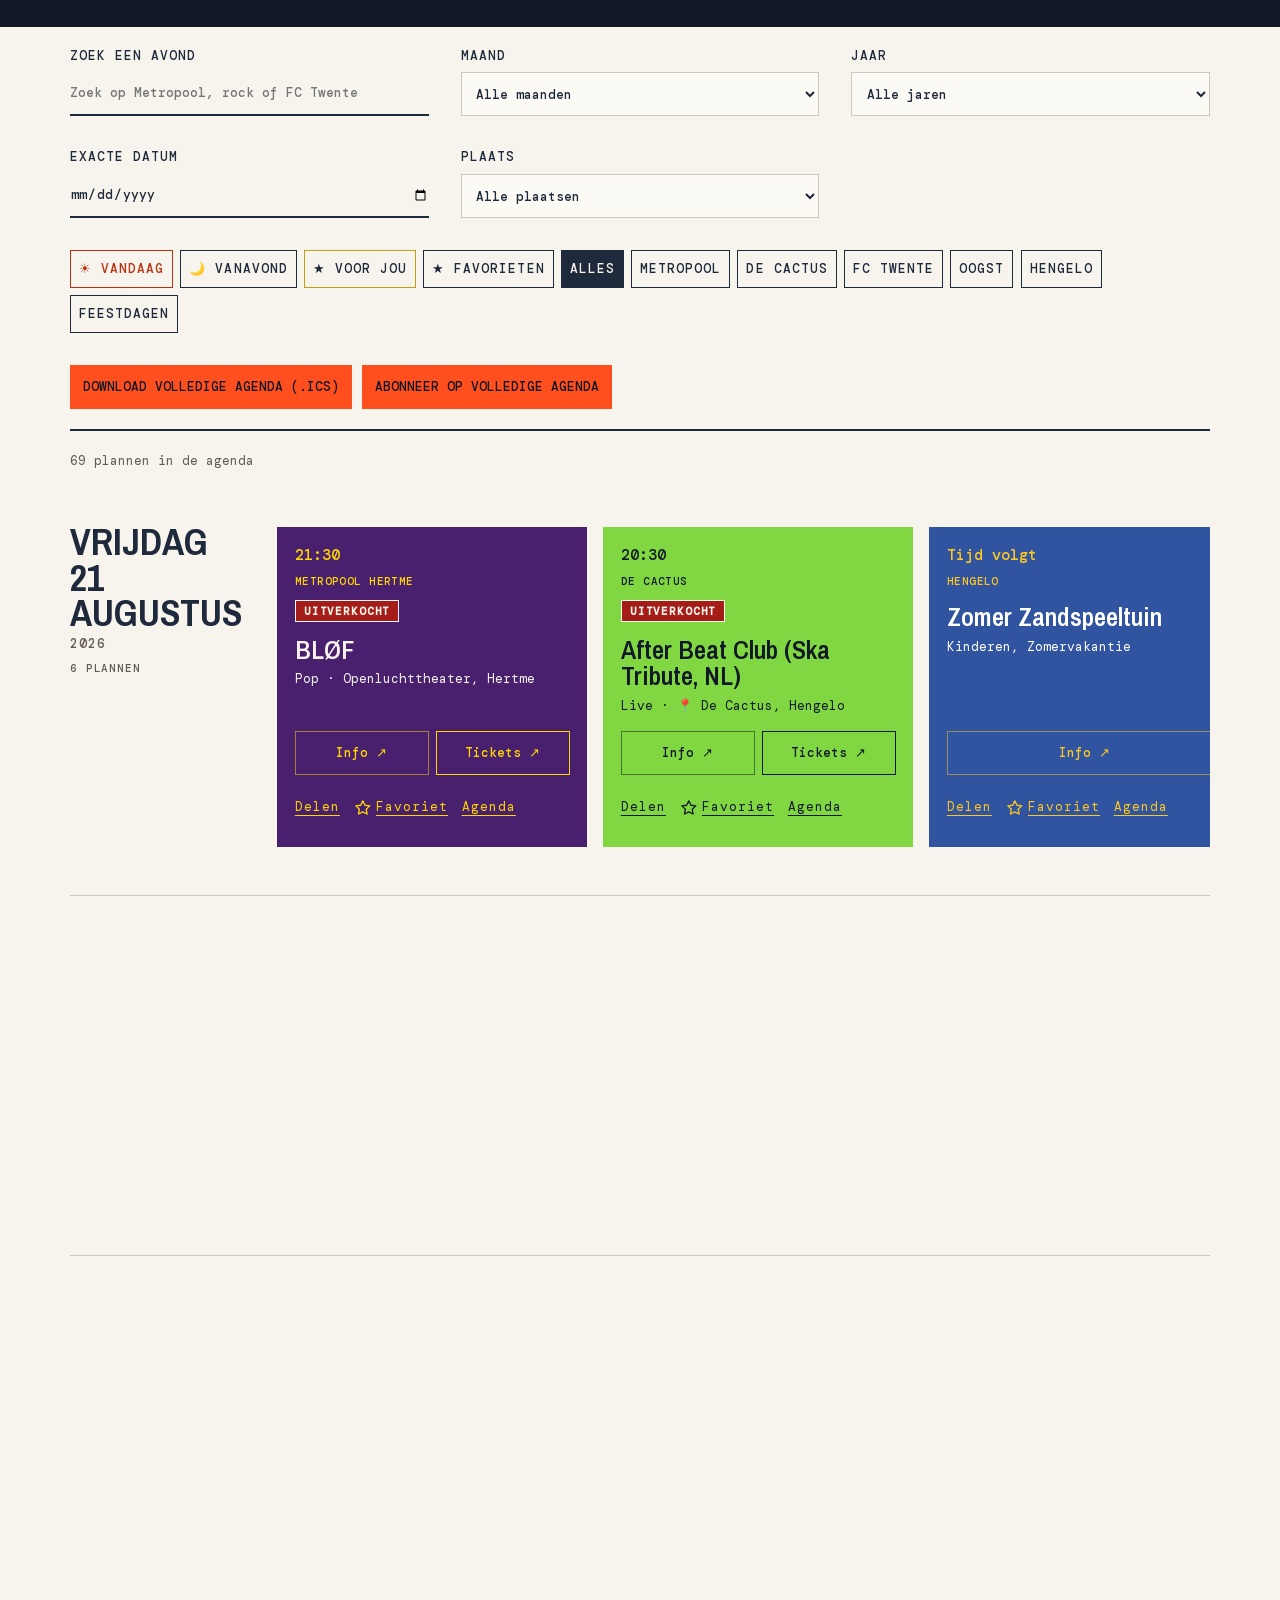
==== commit c6112202: "Match homepage logo size to the other pages Co-Authored-By: Claude Sonnet 5.5 <noreply@anthropic.com" ====
--- a/event-calendar/index.html
+++ b/event-calendar/index.html
@@ -36,7 +36,7 @@
     <meta name="twitter:description" content="Eén agenda voor wedstrijden van FC Twente en concerten in Hengelo en Enschede." />
     <meta name="twitter:image" content="https://event-calendar.puntuale.nl/assets/uit-vandaag-mark.png" />
     <link rel="preload" href="assets/fonts/archivo-narrow-latin.woff2" as="font" type="font/woff2" crossorigin />
-    <link rel="stylesheet" href="styles.css?v=20261014-pages-6" />
+    <link rel="stylesheet" href="styles.css?v=20261014-pages-8" />
     <script type="application/ld+json">{"@context":"https://schema.org","@type":"WebSite","name":"Uit Vandaag — Twente","url":"https://event-calendar.puntuale.nl/","description":"Actuele Twentse uitagenda met concerten en FC Twente-wedstrijden.","inLanguage":"nl-NL","publisher":{"@type":"Person","name":"Ronald Punt","url":"https://www.ronaldpunt.nl"},"potentialAction":{"@type":"SearchAction","target":"https://event-calendar.puntuale.nl/?q={search_term_string}","query-input":"required name=search_term_string"}}</script>
     <!-- EVENT_SCHEMA_START --><script id="event-schema" type="application/ld+json">{"@context": "https://schema.org", "@type": "ItemList", "name": "Uitagenda Twente: Concerten \u0026 FC Twente", "itemListOrder": "https://schema.org/ItemListOrderAscending", "numberOfItems": 57, "itemListElement": [{"@type": "ListItem", "position": 1, "item": {"@type": "Event", "@id": "https://event-calendar.puntuale.nl/#event-02d32b2095bc6dd5", "name": "Zomer Zandspeeltuin", "startDate": "2026-08-21", "eventStatus": "https://schema.org/EventScheduled", "url": "https://uitinhengelo.nl/evenementen/zomer-zandspeeltuin", "description": "Kinderen, Zomervakantie"}}, {"@type": "ListItem", "position": 2, "item": {"@type": "Event", "@id": "https://event-calendar.puntuale.nl/#event-b68381d27ac7124c", "name": "Rabobank Beach Courts Hengelo", "startDate": "2026-08-21T08:00:00Z", "eventStatus": "https://schema.org/EventScheduled", "url": "https://uitinhengelo.nl/evenementen/rabobank-beach-courts", "description": "Sport \u0026 Spel"}}, {"@type": "ListItem", "position": 3, "item": {"@type": "Event", "@id": "https://event-calendar.puntuale.nl/#event-c715fd6ad709b92b", "name": "Nightskate Twente", "startDate": "2026-08-21T17:30:00Z", "eventStatus": "https://schema.org/EventScheduled", "url": "https://uitinhengelo.nl/evenementen/nightskate-twente", "description": "Actief, Diversen, Sport \u0026 Spel"}}, {"@type": "ListItem", "position": 4, "item": {"@type": "Event", "@id": "https://event-calendar.puntuale.nl/#event-c436fe1c69c6929b", "name": "THELMA Themafilm over bankfraude", "startDate": "2026-08-21T17:30:00Z", "eventStatus": "https://schema.org/EventScheduled", "url": "https://uitinhengelo.nl/evenementen/thelma-themafilm-over-bankfraude", "description": "Film, Jeugd / Familie"}}, {"@type": "ListItem", "position": 5, "item": {"@type": "Event", "@id": "https://event-calendar.puntuale.nl/#event-937d8d5bef94f0b2", "name": "After Beat Club (Ska Tribute, NL)", "startDate": "2026-08-21T18:30:00Z", "eventStatus": "https://schema.org/EventScheduled", "url": "https://decactus.stager.co/shop/default/events/111533546", "location": {"@type": "Place", "name": "De Cactus, Hengelo"}, "offers": {"@type": "Offer", "url": "https://decactus.stager.co/shop/default/events/111533546", "availability": "https://schema.org/SoldOut"}}}, {"@type": "ListItem", "position": 6, "item": {"@type": "Event", "@id": "https://event-calendar.puntuale.nl/#event-dffe48b52babff65", "name": "BLØF", "startDate": "2026-08-21T19:30:00Z", "eventStatus": "https://schema.org/EventScheduled", "url": "https://metropool.nl/agenda/blof", "location": {"@type": "Place", "name": "Hertme"}, "description": "Pop", "offers": {"@type": "Offer", "url": "https://www.ticketmaster.nl/event/1737507367?CAMEFROM=METROPOOL\u0026brand=nl_metropool", "availability": "https://schema.org/SoldOut"}}}, {"@type": "ListItem", "position": 7, "item": {"@type": "Event", "@id": "https://event-calendar.puntuale.nl/#event-f7d5c1f00893e15b", "name": "ATC'65 MMT Bouw Top Tournament U11 \u0026 U12", "startDate": "2026-08-22T08:00:00Z", "eventStatus": "https://schema.org/EventScheduled", "url": "https://uitinhengelo.nl/evenementen/atc65-mmt-bouw-top-tournament-u11-u12", "description": "Actief, Kinderen, Sport \u0026 Spel, Jeugd / Familie"}}, {"@type": "ListItem", "position": 8, "item": {"@type": "Event", "@id": "https://event-calendar.puntuale.nl/#event-442e029842c5c0aa", "name": "Oogst Live: Nana Adjoa + LUWTEN", "startDate": "2026-08-22T18:00:00Z", "eventStatus": "https://schema.org/EventScheduled", "url": "https://metropool.nl/agenda/oogst-live-nana-adjoa-luwten", "location": {"@type": "Place", "name": "Hengelo"}, "description": "Pop", "offers": {"@type": "Offer", "url": "https://metropool.nl/agenda/oogst-live-nana-adjoa-luwten", "availability": "https://schema.org/InStock"}}}, {"@type": "ListItem", "position": 9, "item": {"@type": "Event", "@id": "https://event-calendar.puntuale.nl/#event-60c3a91e8e9e7566", "name": "Guess The Groove", "startDate": "2026-08-22T18:00:00Z", "eventStatus": "https://schema.org/EventScheduled", "url": "https://uitinhengelo.nl/evenementen/guess-the-groove", "description": "Muziek"}}, {"@type": "ListItem", "position": 10, "item": {"@type": "Event", "@id": "https://event-calendar.puntuale.nl/#event-697379966759cdfe", "name": "The Loop  (Classic Blues/Rock Revival, Covers, NL)", "startDate": "2026-08-22T18:30:00Z", "eventStatus": "https://schema.org/EventScheduled", "url": "https://decactus.stager.co/shop/default/events/111655473", "location": {"@type": "Place", "name": "De Cactus, Hengelo"}, "offers": {"@type": "Offer", "url": "https://decactus.stager.co/shop/default/events/111655473", "availability": "https://schema.org/InStock"}}}, {"@type": "ListItem", "position": 11, "item": {"@type": "Event", "@id": "https://event-calendar.puntuale.nl/#event-202077d6faf9a8b3", "name": "Rico Mambo", "startDate": "2026-08-22T19:00:00Z", "eventStatus": "https://schema.org/EventScheduled", "url": "https://metropool.nl/agenda/rico-mambo", "location": {"@type": "Place", "name": "Enschede"}, "description": "Latin", "offers": {"@type": "Offer", "url": "https://metropool.nl/agenda/rico-mambo", "availability": "https://schema.org/InStock"}}}, {"@type": "ListItem", "position": 12, "item": {"@type": "Event", "@id": "https://event-calendar.puntuale.nl/#event-bb2f8f235c4118bd", "name": "Ilse DeLange", "startDate": "2026-08-22T19:30:00Z", "eventStatus": "https://schema.org/EventScheduled", "url": "https://metropool.nl/agenda/ilse-delange", "location": {"@type": "Place", "name": "Hertme"}, "description": "Pop", "offers": {"@type": "Offer", "url": "https://www.ticketmaster.nl/event/195920358?CAMEFROM=METROPOOL\u0026brand=nl_metropool", "availability": "https://schema.org/SoldOut"}}}, {"@type": "ListItem", "position": 13, "item": {"@type": "Event", "@id": "https://event-calendar.puntuale.nl/#event-e41d172b8ba36ba3", "name": "Dansen in het park", "startDate": "2026-08-23T08:30:00Z", "eventStatus": "https://schema.org/EventScheduled", "url": "https://uitinhengelo.nl/evenementen/dansen-in-het-park", "description": "Evenement"}}, {"@type": "ListItem", "position": 14, "item": {"@type": "Event", "@id": "https://event-calendar.puntuale.nl/#event-4c112910ba13be8f", "name": "Open Zondagen Heemtuin", "startDate": "2026-08-23T11:00:00Z", "eventStatus": "https://schema.org/EventScheduled", "url": "https://uitinhengelo.nl/evenementen/open-zondagen-heemtuin", "description": "Actief, Diversen"}}, {"@type": "ListItem", "position": 15, "item": {"@type": "Event", "@id": "https://event-calendar.puntuale.nl/#event-e105376f88ae7ae3", "name": "ISLE", "startDate": "2026-08-23T12:00:00Z", "eventStatus": "https://schema.org/EventScheduled", "url": "https://uitinhengelo.nl/evenementen/isle", "description": "Muziek"}}, {"@type": "ListItem", "position": 16, "item": {"@type": "Event", "@id": "https://event-calendar.puntuale.nl/#event-5f8e543796c9f9f1", "name": "The DS Band", "startDate": "2026-08-23T12:00:00Z", "eventStatus": "https://schema.org/EventScheduled", "url": "https://uitinhengelo.nl/evenementen/the-ds-band", "description": "Actief, Diversen, Muziek"}}, {"@type": "ListItem", "position": 17, "item": {"@type": "Event", "@id": "https://event-calendar.puntuale.nl/#event-7bed6289811e2ba2", "name": "Zwem Vier Daagse", "startDate": "2026-08-24T16:00:00Z", "eventStatus": "https://schema.org/EventScheduled", "url": "https://uitinhengelo.nl/evenementen/zwem-vier-daagse", "description": "Actief, Kinderen, Sport \u0026 Spel, Jeugd / Familie"}}, {"@type": "ListItem", "position": 18, "item": {"@type": "Event", "@id": "https://event-calendar.puntuale.nl/#event-ecb03ed4f9120e2e", "name": "Open Dagen met gratis Zumba les", "startDate": "2026-08-24T17:15:00Z", "eventStatus": "https://schema.org/EventScheduled", "url": "https://uitinhengelo.nl/evenementen/open-dagen-met-gratis-zumba-les", "description": "Muziek, Dans"}}, {"@type": "ListItem", "position": 19, "item": {"@type": "Event", "@id": "https://event-calendar.puntuale.nl/#event-34c1ce7d1aa83e66", "name": "ArtEZ Afterglow", "startDate": "2026-08-24T17:30:00Z", "eventStatus": "https://schema.org/EventScheduled", "url": "https://metropool.nl/agenda/artez-afterglow", "location": {"@type": "Place", "name": "Enschede"}, "description": "Pop", "offers": {"@type": "Offer", "url": "https://metropool.nl/agenda/artez-afterglow", "availability": "https://schema.org/InStock"}}}, {"@type": "ListItem", "position": 20, "item": {"@type": "Event", "@id": "https://event-calendar.puntuale.nl/#event-a85c2532bc39d3bc", "name": "Blood on the Clocktower", "startDate": "2026-08-25T17:00:00Z", "eventStatus": "https://schema.org/EventScheduled", "url": "https://uitinhengelo.nl/evenementen/blood-on-the-clocktower", "description": "Diversen, Kinderen, Sport \u0026 Spel, Jeugd / Familie"}}, {"@type": "ListItem", "position": 21, "item": {"@type": "Event", "@id": "https://event-calendar.puntuale.nl/#event-05e9de692ebf8341", "name": "Deadsquad", "startDate": "2026-08-25T19:45:00Z", "eventStatus": "https://schema.org/EventScheduled", "url": "https://metropool.nl/agenda/deadsquad", "location": {"@type": "Place", "name": "Hengelo"}, "description": "Metal", "offers": {"@type": "Offer", "url": "https://www.ticketmaster.nl/event/1772445005?CAMEFROM=METROPOOL\u0026brand=nl_metropool", "availability": "https://schema.org/InStock"}}}, {"@type": "ListItem", "position": 22, "item": {"@type": "Event", "@id": "https://event-calendar.puntuale.nl/#event-834af33633dfed21", "name": "Introductieconcert", "startDate": "2026-08-26T17:00:00Z", "eventStatus": "https://schema.org/EventScheduled", "url": "https://metropool.nl/agenda/introductieconcert", "location": {"@type": "Place", "name": "Enschede"}, "description": "Pop", "offers": {"@type": "Offer", "url": "https://metropool.nl/agenda/introductieconcert", "availability": "https://schema.org/InStock"}}}, {"@type": "ListItem", "position": 23, "item": {"@type": "SportsEvent", "@id": "https://event-calendar.puntuale.nl/#event-b790d1597bc1249a", "name": "Qarabağ - FC Twente", "startDate": "2026-08-27T16:00:00Z", "eventStatus": "https://schema.org/EventScheduled", "description": "Voetbal"}}, {"@type": "ListItem", "position": 24, "item": {"@type": "Event", "@id": "https://event-calendar.puntuale.nl/#event-d01182b22ddc78f7", "name": "Comic design (striptekenen) met Stefan Eenkhoorn", "startDate": "2026-08-27T16:30:00Z", "eventStatus": "https://schema.org/EventScheduled", "url": "https://uitinhengelo.nl/evenementen/comic-design-striptekenen-met-stefan-eenkhoorn-voor-12-t-m-15-jaar", "description": "Actief, Kinderen, Kunst \u0026 Cultuur, Sport \u0026 Spel, Jeugd / Familie"}}, {"@type": "ListItem", "position": 25, "item": {"@type": "Event", "@id": "https://event-calendar.puntuale.nl/#event-a7c18b55554a6450", "name": "infoavond: Nepagenten en online criminaliteit Hengelo", "startDate": "2026-08-27T17:30:00Z", "eventStatus": "https://schema.org/EventScheduled", "url": "https://uitinhengelo.nl/evenementen/infoavond-nepagenten-en-online-criminaliteit-hengelo", "description": "Diversen, Jeugd / Familie"}}, {"@type": "ListItem", "position": 26, "item": {"@type": "Event", "@id": "https://event-calendar.puntuale.nl/#event-a48022003cd25500", "name": "Sean Webster Band (Blues, Rock, UK/NL)", "startDate": "2026-08-27T18:30:00Z", "eventStatus": "https://schema.org/EventScheduled", "url": "https://decactus.stager.co/shop/default/events/111641185", "location": {"@type": "Place", "name": "De Cactus, Hengelo"}, "offers": {"@type": "Offer", "url": "https://decactus.stager.co/shop/default/events/111641185", "availability": "https://schema.org/InStock"}}}, {"@type": "ListItem", "position": 27, "item": {"@type": "Event", "@id": "https://event-calendar.puntuale.nl/#event-ca3340716a0e21c7", "name": "Volksfeesten Oele", "startDate": "2026-08-28", "eventStatus": "https://schema.org/EventScheduled", "url": "https://uitinhengelo.nl/evenementen/volksfeesten-oele", "description": "Sport \u0026 Spel, Zomervakantie, Muziek"}}, {"@type": "ListItem", "position": 28, "item": {"@type": "Event", "@id": "https://event-calendar.puntuale.nl/#event-435cb14953e2e6f7", "name": "Zomerdisco BS De Jeugd", "startDate": "2026-08-28T17:00:00Z", "eventStatus": "https://schema.org/EventScheduled", "url": "https://uitinhengelo.nl/evenementen/zomerdisco-bs-de-jeugd", "description": "Actief, Kinderen, Jeugd / Familie, Muziek"}}, {"@type": "ListItem", "position": 29, "item": {"@type": "Event", "@id": "https://event-calendar.puntuale.nl/#event-36aab0ccf7177efd", "name": "Nightskate Twente", "startDate": "2026-08-28T17:30:00Z", "eventStatus": "https://schema.org/EventScheduled", "url": "https://uitinhengelo.nl/evenementen/nightskate-twente", "description": "Actief, Diversen, Sport \u0026 Spel"}}, {"@type": "ListItem", "position": 30, "item": {"@type": "Event", "@id": "https://event-calendar.puntuale.nl/#event-631b164f5d5cdf98", "name": "Kasbah Markt – The Vintage Plus Edition", "startDate": "2026-08-29T08:00:00Z", "eventStatus": "https://schema.org/EventScheduled", "url": "https://uitinhengelo.nl/evenementen/kasbah-markt-the-vintage-plus-edition", "description": "Markten"}}, {"@type": "ListItem", "position": 31, "item": {"@type": "Event", "@id": "https://event-calendar.puntuale.nl/#event-f0ca042936a4c907", "name": "Kids@thePark (geannuleerd)", "startDate": "2026-08-29T09:00:00Z", "eventStatus": "https://schema.org/EventScheduled", "url": "https://uitinhengelo.nl/evenementen/kids-at-the-park", "description": "Actief, Eten \u0026 Drinken, Kinderen, Theater, Jeugd / Familie, Muziek, Dans"}}, {"@type": "ListItem", "position": 32, "item": {"@type": "Event", "@id": "https://event-calendar.puntuale.nl/#event-1b9cf1ecb7f5afd7", "name": "Oogst Live: Ooostblok + Jeepers Creepers", "startDate": "2026-08-29T18:00:00Z", "eventStatus": "https://schema.org/EventScheduled", "url": "https://metropool.nl/agenda/oogst-live-ooostblok-jeepers-creepers", "location": {"@type": "Place", "name": "Hengelo"}, "description": "Overig", "offers": {"@type": "Offer", "url": "https://metropool.nl/agenda/oogst-live-ooostblok-jeepers-creepers", "availability": "https://schema.org/InStock"}}}, {"@type": "ListItem", "position": 33, "item": {"@type": "Event", "@id": "https://event-calendar.puntuale.nl/#event-231348d2718c5d3e", "name": "Gratis Buitenfilm: Sideways", "startDate": "2026-08-29T18:30:00Z", "eventStatus": "https://schema.org/EventScheduled", "url": "https://uitinhengelo.nl/evenementen/gratis-buitenfilm-sideways", "description": "Film, Filmhuis"}}, {"@type": "ListItem", "position": 34, "item": {"@type": "Event", "@id": "https://event-calendar.puntuale.nl/#event-554e216f68038274", "name": "Clownerie-workshop 2. De clown ontwaakt", "startDate": "2026-08-30T07:30:00Z", "eventStatus": "https://schema.org/EventScheduled", "url": "https://uitinhengelo.nl/evenementen/clownerie-workshop-2-de-clown-ontwaakt", "description": "Actief, Kinderen, Jeugd / Familie"}}, {"@type": "ListItem", "position": 35, "item": {"@type": "Event", "@id": "https://event-calendar.puntuale.nl/#event-2a07c9a284234561", "name": "Italian Lunch op het marktplein", "startDate": "2026-08-30T10:00:00Z", "eventStatus": "https://schema.org/EventScheduled", "url": "https://uitinhengelo.nl/evenementen/italian-lunch-op-het-marktplein-2", "description": "Eten \u0026 Drinken, Muziek"}}, {"@type": "ListItem", "position": 36, "item": {"@type": "Event", "@id": "https://event-calendar.puntuale.nl/#event-eb6d36c5dd5578c0", "name": "Koopzondag binnenstad Hengelo", "startDate": "2026-08-30T10:00:00Z", "eventStatus": "https://schema.org/EventScheduled", "url": "https://uitinhengelo.nl/evenementen/koopzondag-binnenstad-hengelo", "description": "Diversen"}}, {"@type": "ListItem", "position": 37, "item": {"@type": "Event", "@id": "https://event-calendar.puntuale.nl/#event-a9d25f81059cea55", "name": "Beweeg! in het park", "startDate": "2026-08-30T11:00:00Z", "eventStatus": "https://schema.org/EventScheduled", "url": "https://uitinhengelo.nl/evenementen/beweeg-in-het-park", "description": "Actief, Diversen, Kinderen, Sport \u0026 Spel, Muziek"}}, {"@type": "ListItem", "position": 38, "item": {"@type": "Event", "@id": "https://event-calendar.puntuale.nl/#event-10479b2cf4d5139f", "name": "Open Zondagen Heemtuin", "startDate": "2026-08-30T11:00:00Z", "eventStatus": "https://schema.org/EventScheduled", "url": "https://uitinhengelo.nl/evenementen/open-zondagen-heemtuin", "description": "Actief, Diversen"}}, {"@type": "ListItem", "position": 39, "item": {"@type": "Event", "@id": "https://event-calendar.puntuale.nl/#event-bdde5f857c15b4c4", "name": "@Jo's", "startDate": "2026-08-30T12:00:00Z", "eventStatus": "https://schema.org/EventScheduled", "url": "https://uitinhengelo.nl/evenementen/jos", "description": "Actief, Muziek"}}, {"@type": "ListItem", "position": 40, "item": {"@type": "Event", "@id": "https://event-calendar.puntuale.nl/#event-9267dd17ed4d8cd7", "name": "Luc Mats", "startDate": "2026-08-30T12:00:00Z", "eventStatus": "https://schema.org/EventScheduled", "url": "https://uitinhengelo.nl/evenementen/luc-mats", "description": "Actief, Muziek"}}, {"@type": "ListItem", "position": 41, "item": {"@type": "Event", "@id": "https://event-calendar.puntuale.nl/#event-05efecc8ec10b373", "name": "Old Ni-js @ De Cactus 30/08/2026 (Dialect, Rock, NL)", "startDate": "2026-08-30T13:30:00Z", "eventStatus": "https://schema.org/EventScheduled", "url": "https://decactus.stager.co/shop/default/events/111609428", "location": {"@type": "Place", "name": "De Cactus, Hengelo"}, "offers": {"@type": "Offer", "url": "https://decactus.stager.co/shop/default/events/111609428", "availability": "https://schema.org/SoldOut"}}}, {"@type": "ListItem", "position": 42, "item": {"@type": "SportsEvent", "@id": "https://event-calendar.puntuale.nl/#event-ead35d58517cdabc", "name": "SC Cambuur - FC Twente", "startDate": "2026-08-30T18:00:00Z", "eventStatus": "https://schema.org/EventScheduled", "description": "Voetbal"}}, {"@type": "ListItem", "position": 43, "item": {"@type": "Event", "@id": "https://event-calendar.puntuale.nl/#event-82a3e78c4ff172c0", "name": "Josh Smith \u0026 Band (Blues, Rock, Jazz, USA)", "startDate": "2026-09-01T18:30:00Z", "eventStatus": "https://schema.org/EventScheduled", "url": "https://decactus.stager.co/shop/default/events/111643662", "location": {"@type": "Place", "name": "De Cactus, Hengelo"}, "offers": {"@type": "Offer", "url": "https://decactus.stager.co/shop/default/events/111643662", "availability": "https://schema.org/SoldOut"}}}, {"@type": "ListItem", "position": 44, "item": {"@type": "Event", "@id": "https://event-calendar.puntuale.nl/#event-d6cc4e13c717a2db", "name": "Pubquiz @'t Pleintje", "startDate": "2026-09-01T18:30:00Z", "eventStatus": "https://schema.org/EventScheduled", "url": "https://uitinhengelo.nl/evenementen/pubquiz-t-pleintje", "description": "Diversen"}}, {"@type": "ListItem", "position": 45, "item": {"@type": "Event", "@id": "https://event-calendar.puntuale.nl/#event-fee3535ba7a23ea1", "name": "Monkeyjam", "startDate": "2026-09-02T18:00:00Z", "eventStatus": "https://schema.org/EventScheduled", "url": "https://metropool.nl/agenda/monkeyjam-2-sep", "location": {"@type": "Place", "name": "Enschede"}, "description": "Pop", "offers": {"@type": "Offer", "url": "https://metropool.nl/agenda/monkeyjam-2-sep", "availability": "https://schema.org/InStock"}}}, {"@type": "ListItem", "position": 46, "item": {"@type": "Event", "@id": "https://event-calendar.puntuale.nl/#event-546fefab9fa68ae6", "name": "Akoestische Sessie 2 september 2026", "startDate": "2026-09-02T18:30:00Z", "eventStatus": "https://schema.org/EventScheduled", "url": "https://decactus.stager.co/shop/default/events/111652275", "location": {"@type": "Place", "name": "De Cactus, Hengelo"}, "offers": {"@type": "Offer", "url": "https://decactus.stager.co/shop/default/events/111652275", "availability": "https://schema.org/InStock"}}}, {"@type": "ListItem", "position": 47, "item": {"@type": "Event", "@id": "https://event-calendar.puntuale.nl/#event-aca4f9ce6e206ea2", "name": "Jeugdfonds Let's Dance", "startDate": "2026-09-03T16:00:00Z", "eventStatus": "https://schema.org/EventScheduled", "url": "https://uitinhengelo.nl/evenementen/jeugdfonds-lets-dance", "description": "Kinderen, Jeugd / Familie, Muziek, Dans"}}, {"@type": "ListItem", "position": 48, "item": {"@type": "Event", "@id": "https://event-calendar.puntuale.nl/#event-fca46a3837344ccd", "name": "Antimatter \u0026 Sleeping Pulse", "startDate": "2026-09-03T18:00:00Z", "eventStatus": "https://schema.org/EventScheduled", "url": "https://metropool.nl/agenda/antimatter-sleeping-pulse", "location": {"@type": "Place", "name": "Hengelo"}, "description": "Rock", "offers": {"@type": "Offer", "url": "https://www.ticketmaster.nl/event/2045492797?CAMEFROM=METROPOOL\u0026brand=nl_metropool", "availability": "https://schema.org/InStock"}}}, {"@type": "ListItem", "position": 49, "item": {"@type": "Event", "@id": "https://event-calendar.puntuale.nl/#event-f427807cd148d67b", "name": "Don Diego Trio (Rockabilly, Surf, Rock\u0026Roll, Italië)", "startDate": "2026-09-03T18:30:00Z", "eventStatus": "https://schema.org/EventScheduled", "url": "https://decactus.stager.co/shop/default/events/111671831", "location": {"@type": "Place", "name": "De Cactus, Hengelo"}, "offers": {"@type": "Offer", "url": "https://decactus.stager.co/shop/default/events/111671831", "availability": "https://schema.org/InStock"}}}, {"@type": "ListItem", "position": 50, "item": {"@type": "Event", "@id": "https://event-calendar.puntuale.nl/#event-83d634ea426baf5f", "name": "Clownproeverij met Clownerie", "startDate": "2026-09-04T08:00:00Z", "eventStatus": "https://schema.org/EventScheduled", "url": "https://uitinhengelo.nl/evenementen/clownproeverij-met-clownerie", "description": "Actief, Diversen, Kinderen, Jeugd / Familie"}}, {"@type": "ListItem", "position": 51, "item": {"@type": "Event", "@id": "https://event-calendar.puntuale.nl/#event-e01ab2d827e79517", "name": "Jeu de Boules Stadstoernooi", "startDate": "2026-09-04T14:00:00Z", "eventStatus": "https://schema.org/EventScheduled", "url": "https://uitinhengelo.nl/evenementen/stadstoernooi-hengelo-jeu-de-boules", "description": "Actief, Diversen, Sport \u0026 Spel"}}, {"@type": "ListItem", "position": 52, "item": {"@type": "Event", "@id": "https://event-calendar.puntuale.nl/#event-7f5f125d8cc9a4e8", "name": "Sjonniepatat", "startDate": "2026-09-04T17:00:00Z", "eventStatus": "https://schema.org/EventScheduled", "url": "https://oogst.eu/agenda/", "location": {"@type": "Place", "name": "Broedplaats Oogst, Hengelo"}, "description": "DJ, Muziek, 19:00"}}, {"@type": "ListItem", "position": 53, "item": {"@type": "Event", "@id": "https://event-calendar.puntuale.nl/#event-313e7d28f1a59136", "name": "Nightskate Twente", "startDate": "2026-09-04T17:30:00Z", "eventStatus": "https://schema.org/EventScheduled", "url": "https://uitinhengelo.nl/evenementen/nightskate-twente", "description": "Actief, Diversen, Sport \u0026 Spel"}}, {"@type": "ListItem", "position": 54, "item": {"@type": "Event", "@id": "https://event-calendar.puntuale.nl/#event-3c48f052f4457772", "name": "Boogie Nights", "startDate": "2026-09-04T18:00:00Z", "eventStatus": "https://schema.org/EventScheduled", "url": "https://metropool.nl/agenda/boogie-nights", "location": {"@type": "Place", "name": "Enschede"}, "description": "Pop", "offers": {"@type": "Offer", "url": "https://www.ticketmaster.nl/event/454388601?CAMEFROM=METROPOOL\u0026brand=nl_metropool", "availability": "https://schema.org/InStock"}}}, {"@type": "ListItem", "position": 55, "item": {"@type": "Event", "@id": "https://event-calendar.puntuale.nl/#event-514d407996701100", "name": "Dilana Smith", "startDate": "2026-09-04T18:00:00Z", "eventStatus": "https://schema.org/EventScheduled", "url": "https://uitinhengelo.nl/evenementen/dilana-smith", "description": "Muziek"}}, {"@type": "ListItem", "position": 56, "item": {"@type": "Event", "@id": "https://event-calendar.puntuale.nl/#event-29980576c39dbe94", "name": "Jon Amor Trio (Original Blues, Funk, Rock, UK)", "startDate": "2026-09-04T18:30:00Z", "eventStatus": "https://schema.org/EventScheduled", "url": "https://decactus.stager.co/shop/default/events/111502542", "location": {"@type": "Place", "name": "De Cactus, Hengelo"}, "offers": {"@type": "Offer", "url": "https://decactus.stager.co/shop/default/events/111502542", "availability": "https://schema.org/InStock"}}}, {"@type": "ListItem", "position": 57, "item": {"@type": "Event", "@id": "https://event-calendar.puntuale.nl/#event-bed6bc17dbaf9139", "name": "Glas-in-loodmuseum Hengelo geopend!", "startDate": "2026-09-05T08:00:00Z", "eventStatus": "https://schema.org/EventScheduled", "url": "https://uitinhengelo.nl/evenementen/glas-in-loodmuseum-hengelo-geopend", "description": "Kunst \u0026 Cultuur"}}]}</script><!-- EVENT_SCHEMA_END -->
   </head>
@@ -81,7 +81,7 @@
     <template id="day-template"><article class="day"><time class="day-date"></time><div class="day-events"></div></article></template>
     <script id="event-data" type="application/json">[{"@type": "Event", "name": "Zomer Zandspeeltuin", "startDate": "2026-08-21", "location": "", "genre": "Kinderen, Zomervakantie", "url": "https://uitinhengelo.nl/evenementen/zomer-zandspeeltuin", "endDate": "2026-08-30", "source": "hengelo"}, {"@type": "Event", "name": "Rabobank Beach Courts Hengelo", "startDate": "2026-08-21T08:00:00Z", "location": "", "genre": "Sport \u0026 Spel", "url": "https://uitinhengelo.nl/evenementen/rabobank-beach-courts", "endDate": "2026-08-30T20:00:00Z", "source": "hengelo"}, {"@type": "Event", "name": "Nightskate Twente", "startDate": "2026-08-21T17:30:00Z", "location": "", "genre": "Actief, Diversen, Sport \u0026 Spel", "url": "https://uitinhengelo.nl/evenementen/nightskate-twente", "source": "hengelo"}, {"@type": "Event", "name": "THELMA Themafilm over bankfraude", "startDate": "2026-08-21T17:30:00Z", "location": "", "genre": "Film, Jeugd / Familie", "url": "https://uitinhengelo.nl/evenementen/thelma-themafilm-over-bankfraude", "source": "hengelo"}, {"@type": "Event", "name": "After Beat Club (Ska Tribute, NL)", "startDate": "2026-08-21T18:30:00Z", "endDate": "2026-08-21T21:30:00Z", "location": "De Cactus, Hengelo", "url": "https://decactus.stager.co/shop/default/events/111533546", "ticketUrl": "https://decactus.stager.co/shop/default/events/111533546", "soldOut": true, "source": "de-cactus"}, {"@type": "Event", "name": "BLØF", "startDate": "2026-08-21T19:30:00Z", "location": "Hertme", "genre": "Pop", "url": "https://metropool.nl/agenda/blof", "ticketUrl": "https://www.ticketmaster.nl/event/1737507367?CAMEFROM=METROPOOL\u0026brand=nl_metropool", "soldOut": true, "stage": "Openluchttheater, Hertme", "source": "metropool"}, {"@type": "Event", "name": "ATC'65 MMT Bouw Top Tournament U11 \u0026 U12", "startDate": "2026-08-22T08:00:00Z", "location": "", "genre": "Actief, Kinderen, Sport \u0026 Spel, Jeugd / Familie", "url": "https://uitinhengelo.nl/evenementen/atc65-mmt-bouw-top-tournament-u11-u12", "endDate": "2026-08-23T15:00:00Z", "source": "hengelo"}, {"@type": "Event", "name": "Oogst Live: Nana Adjoa + LUWTEN", "startDate": "2026-08-22T18:00:00Z", "location": "Hengelo", "genre": "Pop", "url": "https://metropool.nl/agenda/oogst-live-nana-adjoa-luwten", "ticketUrl": "https://metropool.nl/agenda/oogst-live-nana-adjoa-luwten", "stage": "OOGST, Hengelo", "source": "metropool", "recommended": true, "tasteReason": "Sluit aan bij je voorkeur voor Live."}, {"@type": "Event", "name": "Guess The Groove", "startDate": "2026-08-22T18:00:00Z", "location": "", "genre": "Muziek", "url": "https://uitinhengelo.nl/evenementen/guess-the-groove", "source": "hengelo"}, {"@type": "Event", "name": "The Loop  (Classic Blues/Rock Revival, Covers, NL)", "startDate": "2026-08-22T18:30:00Z", "endDate": "2026-08-22T21:30:00Z", "location": "De Cactus, Hengelo", "url": "https://decactus.stager.co/shop/default/events/111655473", "ticketUrl": "https://decactus.stager.co/shop/default/events/111655473", "soldOut": false, "source": "de-cactus"}, {"@type": "Event", "name": "Rico Mambo", "startDate": "2026-08-22T19:00:00Z", "location": "Enschede", "genre": "Latin", "url": "https://metropool.nl/agenda/rico-mambo", "ticketUrl": "https://metropool.nl/agenda/rico-mambo", "stage": "Muziekcafé, Enschede", "source": "metropool", "recommended": true, "tasteReason": "Past bij je smaak voor latin."}, {"@type": "Event", "name": "Ilse DeLange", "startDate": "2026-08-22T19:30:00Z", "location": "Hertme", "genre": "Pop", "url": "https://metropool.nl/agenda/ilse-delange", "ticketUrl": "https://www.ticketmaster.nl/event/195920358?CAMEFROM=METROPOOL\u0026brand=nl_metropool", "soldOut": true, "stage": "Openluchttheater, Hertme", "source": "metropool"}, {"@type": "Event", "name": "Dansen in het park", "startDate": "2026-08-23T08:30:00Z", "location": "", "genre": "Evenement", "url": "https://uitinhengelo.nl/evenementen/dansen-in-het-park", "source": "hengelo"}, {"@type": "Event", "name": "Open Zondagen Heemtuin", "startDate": "2026-08-23T11:00:00Z", "location": "", "genre": "Actief, Diversen", "url": "https://uitinhengelo.nl/evenementen/open-zondagen-heemtuin", "source": "hengelo"}, {"@type": "Event", "name": "ISLE", "startDate": "2026-08-23T12:00:00Z", "location": "", "genre": "Muziek", "url": "https://uitinhengelo.nl/evenementen/isle", "source": "hengelo"}, {"@type": "Event", "name": "The DS Band", "startDate": "2026-08-23T12:00:00Z", "location": "", "genre": "Actief, Diversen, Muziek", "url": "https://uitinhengelo.nl/evenementen/the-ds-band", "source": "hengelo"}, {"@type": "Event", "name": "Zwem Vier Daagse", "startDate": "2026-08-24T16:00:00Z", "location": "", "genre": "Actief, Kinderen, Sport \u0026 Spel, Jeugd / Familie", "url": "https://uitinhengelo.nl/evenementen/zwem-vier-daagse", "endDate": "2026-08-28T17:30:00Z", "source": "hengelo"}, {"@type": "Event", "name": "Open Dagen met gratis Zumba les", "startDate": "2026-08-24T17:15:00Z", "location": "", "genre": "Muziek, Dans", "url": "https://uitinhengelo.nl/evenementen/open-dagen-met-gratis-zumba-les", "endDate": "2026-08-30T10:00:00Z", "source": "hengelo"}, {"@type": "Event", "name": "ArtEZ Afterglow", "startDate": "2026-08-24T17:30:00Z", "location": "Enschede", "genre": "Pop", "url": "https://metropool.nl/agenda/artez-afterglow", "ticketUrl": "https://metropool.nl/agenda/artez-afterglow", "stage": "Saxion Stage, Enschede", "source": "metropool"}, {"@type": "Event", "name": "Blood on the Clocktower", "startDate": "2026-08-25T17:00:00Z", "location": "", "genre": "Diversen, Kinderen, Sport \u0026 Spel, Jeugd / Familie", "url": "https://uitinhengelo.nl/evenementen/blood-on-the-clocktower", "source": "hengelo"}, {"@type": "Event", "name": "Besloten bijeenkomst (Broodfonds)", "startDate": "2026-08-25T17:30:00Z", "endDate": "2026-08-25T19:00:00Z", "location": "De Cactus, Hengelo", "url": "https://decactus.stager.co/shop/default/events/111579284", "ticketUrl": "https://decactus.stager.co/shop/default/events/111579284", "soldOut": false, "source": "de-cactus"}, {"@type": "Event", "name": "Deadsquad", "startDate": "2026-08-25T19:45:00Z", "location": "Hengelo", "genre": "Metal", "url": "https://metropool.nl/agenda/deadsquad", "ticketUrl": "https://www.ticketmaster.nl/event/1772445005?CAMEFROM=METROPOOL\u0026brand=nl_metropool", "stage": "Innocent, Hengelo", "source": "metropool"}, {"@type": "Event", "name": "Introductieconcert", "startDate": "2026-08-26T17:00:00Z", "location": "Enschede", "genre": "Pop", "url": "https://metropool.nl/agenda/introductieconcert", "ticketUrl": "https://metropool.nl/agenda/introductieconcert", "stage": "Oude Markt, Enschede", "source": "metropool"}, {"@type": "SportsEvent", "name": "Qarabağ - FC Twente", "startDate": "2026-08-27T16:00:00Z", "genre": "Voetbal", "isHome": false, "source": "fc-twente"}, {"@type": "Event", "name": "Comic design (striptekenen) met Stefan Eenkhoorn", "startDate": "2026-08-27T16:30:00Z", "location": "", "genre": "Actief, Kinderen, Kunst \u0026 Cultuur, Sport \u0026 Spel, Jeugd / Familie", "url": "https://uitinhengelo.nl/evenementen/comic-design-striptekenen-met-stefan-eenkhoorn-voor-12-t-m-15-jaar", "source": "hengelo"}, {"@type": "Event", "name": "infoavond: Nepagenten en online criminaliteit Hengelo", "startDate": "2026-08-27T17:30:00Z", "location": "", "genre": "Diversen, Jeugd / Familie", "url": "https://uitinhengelo.nl/evenementen/infoavond-nepagenten-en-online-criminaliteit-hengelo", "source": "hengelo"}, {"@type": "Event", "name": "Sean Webster Band (Blues, Rock, UK/NL)", "startDate": "2026-08-27T18:30:00Z", "endDate": "2026-08-27T21:30:00Z", "location": "De Cactus, Hengelo", "url": "https://decactus.stager.co/shop/default/events/111641185", "ticketUrl": "https://decactus.stager.co/shop/default/events/111641185", "soldOut": false, "source": "de-cactus"}, {"@type": "Event", "name": "Volksfeesten Oele", "startDate": "2026-08-28", "location": "", "genre": "Sport \u0026 Spel, Zomervakantie, Muziek", "url": "https://uitinhengelo.nl/evenementen/volksfeesten-oele", "endDate": "2026-08-30", "source": "hengelo"}, {"@type": "Event", "name": "Zomerdisco BS De Jeugd", "startDate": "2026-08-28T17:00:00Z", "location": "", "genre": "Actief, Kinderen, Jeugd / Familie, Muziek", "url": "https://uitinhengelo.nl/evenementen/zomerdisco-bs-de-jeugd", "source": "hengelo"}, {"@type": "Event", "name": "Nightskate Twente", "startDate": "2026-08-28T17:30:00Z", "location": "", "genre": "Actief, Diversen, Sport \u0026 Spel", "url": "https://uitinhengelo.nl/evenementen/nightskate-twente", "source": "hengelo"}, {"@type": "Event", "name": "Besloten Sarah Feestje", "startDate": "2026-08-28T18:30:00Z", "endDate": "2026-08-28T21:30:00Z", "location": "De Cactus, Hengelo", "url": "https://decactus.stager.co/shop/default/events/111561650", "ticketUrl": "https://decactus.stager.co/shop/default/events/111561650", "soldOut": false, "source": "de-cactus"}, {"@type": "Event", "name": "Kasbah Markt – The Vintage Plus Edition", "startDate": "2026-08-29T08:00:00Z", "location": "", "genre": "Markten", "url": "https://uitinhengelo.nl/evenementen/kasbah-markt-the-vintage-plus-edition", "source": "hengelo"}, {"@type": "Event", "name": "Kids@thePark (geannuleerd)", "startDate": "2026-08-29T09:00:00Z", "location": "", "genre": "Actief, Eten \u0026 Drinken, Kinderen, Theater, Jeugd / Familie, Muziek, Dans", "url": "https://uitinhengelo.nl/evenementen/kids-at-the-park", "endDate": "2026-08-30T15:00:00Z", "source": "hengelo"}, {"@type": "Event", "name": "Oogst Live: Ooostblok + Jeepers Creepers", "startDate": "2026-08-29T18:00:00Z", "location": "Hengelo", "genre": "Overig", "url": "https://metropool.nl/agenda/oogst-live-ooostblok-jeepers-creepers", "ticketUrl": "https://metropool.nl/agenda/oogst-live-ooostblok-jeepers-creepers", "stage": "OOGST, Hengelo", "source": "metropool", "recommended": true, "tasteReason": "Sluit aan bij je voorkeur voor Live."}, {"@type": "Event", "name": "Besloten feestje", "startDate": "2026-08-29T18:30:00Z", "endDate": "2026-08-29T22:30:00Z", "location": "De Cactus, Hengelo", "url": "https://decactus.stager.co/shop/default/events/111513504", "ticketUrl": "https://decactus.stager.co/shop/default/events/111513504", "soldOut": false, "source": "de-cactus"}, {"@type": "Event", "name": "Gratis Buitenfilm: Sideways", "startDate": "2026-08-29T18:30:00Z", "location": "", "genre": "Film, Filmhuis", "url": "https://uitinhengelo.nl/evenementen/gratis-buitenfilm-sideways", "source": "hengelo"}, {"@type": "Event", "name": "Clownerie-workshop 2. De clown ontwaakt", "startDate": "2026-08-30T07:30:00Z", "location": "", "genre": "Actief, Kinderen, Jeugd / Familie", "url": "https://uitinhengelo.nl/evenementen/clownerie-workshop-2-de-clown-ontwaakt", "endDate": "2026-09-20T10:30:00Z", "source": "hengelo"}, {"@type": "Event", "name": "Italian Lunch op het marktplein", "startDate": "2026-08-30T10:00:00Z", "location": "", "genre": "Eten \u0026 Drinken, Muziek", "url": "https://uitinhengelo.nl/evenementen/italian-lunch-op-het-marktplein-2", "source": "hengelo"}, {"@type": "Event", "name": "Koopzondag binnenstad Hengelo", "startDate": "2026-08-30T10:00:00Z", "location": "", "genre": "Diversen", "url": "https://uitinhengelo.nl/evenementen/koopzondag-binnenstad-hengelo", "source": "hengelo"}, {"@type": "Event", "name": "Beweeg! in het park", "startDate": "2026-08-30T11:00:00Z", "location": "", "genre": "Actief, Diversen, Kinderen, Sport \u0026 Spel, Muziek", "url": "https://uitinhengelo.nl/evenementen/beweeg-in-het-park", "source": "hengelo"}, {"@type": "Event", "name": "Open Zondagen Heemtuin", "startDate": "2026-08-30T11:00:00Z", "location": "", "genre": "Actief, Diversen", "url": "https://uitinhengelo.nl/evenementen/open-zondagen-heemtuin", "source": "hengelo"}, {"@type": "Event", "name": "@Jo's", "startDate": "2026-08-30T12:00:00Z", "location": "", "genre": "Actief, Muziek", "url": "https://uitinhengelo.nl/evenementen/jos", "source": "hengelo"}, {"@type": "Event", "name": "Luc Mats", "startDate": "2026-08-30T12:00:00Z", "location": "", "genre": "Actief, Muziek", "url": "https://uitinhengelo.nl/evenementen/luc-mats", "source": "hengelo"}, {"@type": "Event", "name": "Old Ni-js @ De Cactus 30/08/2026 (Dialect, Rock, NL)", "startDate": "2026-08-30T13:30:00Z", "endDate": "2026-08-30T16:00:00Z", "location": "De Cactus, Hengelo", "url": "https://decactus.stager.co/shop/default/events/111609428", "ticketUrl": "https://decactus.stager.co/shop/default/events/111609428", "soldOut": true, "source": "de-cactus"}, {"@type": "SportsEvent", "name": "SC Cambuur - FC Twente", "startDate": "2026-08-30T18:00:00Z", "genre": "Voetbal", "isHome": false, "source": "fc-twente"}, {"@type": "Event", "name": "Josh Smith \u0026 Band (Blues, Rock, Jazz, USA)", "startDate": "2026-09-01T18:30:00Z", "endDate": "2026-09-01T21:30:00Z", "location": "De Cactus, Hengelo", "url": "https://decactus.stager.co/shop/default/events/111643662", "ticketUrl": "https://decactus.stager.co/shop/default/events/111643662", "soldOut": true, "source": "de-cactus"}, {"@type": "Event", "name": "Pubquiz @'t Pleintje", "startDate": "2026-09-01T18:30:00Z", "location": "", "genre": "Diversen", "url": "https://uitinhengelo.nl/evenementen/pubquiz-t-pleintje", "source": "hengelo"}, {"@type": "Event", "name": "Monkeyjam", "startDate": "2026-09-02T18:00:00Z", "location": "Enschede", "genre": "Pop", "url": "https://metropool.nl/agenda/monkeyjam-2-sep", "ticketUrl": "https://metropool.nl/agenda/monkeyjam-2-sep", "stage": "Muziekcafé, Enschede", "source": "metropool"}, {"@type": "Event", "name": "Akoestische Sessie 2 september 2026", "startDate": "2026-09-02T18:30:00Z", "endDate": "2026-09-02T21:30:00Z", "location": "De Cactus, Hengelo", "url": "https://decactus.stager.co/shop/default/events/111652275", "ticketUrl": "https://decactus.stager.co/shop/default/events/111652275", "soldOut": false, "source": "de-cactus"}, {"@type": "Event", "name": "Jeugdfonds Let's Dance", "startDate": "2026-09-03T16:00:00Z", "location": "", "genre": "Kinderen, Jeugd / Familie, Muziek, Dans", "url": "https://uitinhengelo.nl/evenementen/jeugdfonds-lets-dance", "endDate": "2026-10-01T17:00:00Z", "source": "hengelo"}, {"@type": "Event", "name": "Antimatter \u0026 Sleeping Pulse", "startDate": "2026-09-03T18:00:00Z", "location": "Hengelo", "genre": "Rock", "url": "https://metropool.nl/agenda/antimatter-sleeping-pulse", "ticketUrl": "https://www.ticketmaster.nl/event/2045492797?CAMEFROM=METROPOOL\u0026brand=nl_metropool", "stage": "Jack Daniel's Stage, Hengelo", "source": "metropool", "recommended": true, "tasteReason": "Sluit aan bij je voorkeur voor Antimatter."}, {"@type": "Event", "name": "Don Diego Trio (Rockabilly, Surf, Rock\u0026Roll, Italië)", "startDate": "2026-09-03T18:30:00Z", "endDate": "2026-09-03T21:30:00Z", "location": "De Cactus, Hengelo", "url": "https://decactus.stager.co/shop/default/events/111671831", "ticketUrl": "https://decactus.stager.co/shop/default/events/111671831", "soldOut": false, "source": "de-cactus"}, {"@type": "Event", "name": "Clownproeverij met Clownerie", "startDate": "2026-09-04T08:00:00Z", "location": "", "genre": "Actief, Diversen, Kinderen, Jeugd / Familie", "url": "https://uitinhengelo.nl/evenementen/clownproeverij-met-clownerie", "source": "hengelo"}, {"@type": "Event", "name": "Jeu de Boules Stadstoernooi", "startDate": "2026-09-04T14:00:00Z", "location": "", "genre": "Actief, Diversen, Sport \u0026 Spel", "url": "https://uitinhengelo.nl/evenementen/stadstoernooi-hengelo-jeu-de-boules", "endDate": "2026-09-06T18:00:00Z", "source": "hengelo"}, {"@type": "Event", "name": "Sjonniepatat", "startDate": "2026-09-04T17:00:00Z", "location": "Broedplaats Oogst, Hengelo", "genre": "DJ, Muziek, 19:00", "url": "https://oogst.eu/agenda/", "source": "oogst"}, {"@type": "Event", "name": "Nightskate Twente", "startDate": "2026-09-04T17:30:00Z", "location": "", "genre": "Actief, Diversen, Sport \u0026 Spel", "url": "https://uitinhengelo.nl/evenementen/nightskate-twente", "source": "hengelo"}, {"@type": "Event", "name": "Boogie Nights", "startDate": "2026-09-04T18:00:00Z", "location": "Enschede", "genre": "Pop", "url": "https://metropool.nl/agenda/boogie-nights", "ticketUrl": "https://www.ticketmaster.nl/event/454388601?CAMEFROM=METROPOOL\u0026brand=nl_metropool", "stage": "Saxion Stage, Enschede", "source": "metropool"}, {"@type": "Event", "name": "Dilana Smith", "startDate": "2026-09-04T18:00:00Z", "location": "", "genre": "Muziek", "url": "https://uitinhengelo.nl/evenementen/dilana-smith", "source": "hengelo"}, {"@type": "Event", "name": "Jon Amor Trio (Original Blues, Funk, Rock, UK)", "startDate": "2026-09-04T18:30:00Z", "endDate": "2026-09-04T21:30:00Z", "location": "De Cactus, Hengelo", "url": "https://decactus.stager.co/shop/default/events/111502542", "ticketUrl": "https://decactus.stager.co/shop/default/events/111502542", "soldOut": false, "source": "de-cactus"}, {"@type": "Event", "name": "Glas-in-loodmuseum Hengelo geopend!", "startDate": "2026-09-05T08:00:00Z", "location": "", "genre": "Kunst \u0026 Cultuur", "url": "https://uitinhengelo.nl/evenementen/glas-in-loodmuseum-hengelo-geopend", "source": "hengelo"}]</script>
     <script src="loading-watchdog.js?v=20260801-1"></script>
-    <script src="app.js?v=20261014-pages-6"></script>
+    <script src="app.js?v=20261014-pages-8"></script>
     <script src="weather.js?v=20260819-1" defer></script>
     <script src="back-to-top.js?v=20260802-2" defer></script>
     <script src="analytics-consent.js?v=20260802-2" defer></script>
--- a/event-calendar/styles.css
+++ b/event-calendar/styles.css
@@ -168,8 +168,8 @@
   position: absolute;
   top: calc(var(--space-4) + env(safe-area-inset-top, 0px));
   right: max(var(--page-gutter), env(safe-area-inset-right, 0px));
-  width: clamp(3.5rem, 8vw, 6rem);
-  height: clamp(3.5rem, 8vw, 6rem);
+  width: 4rem;
+  height: 4rem;
   object-fit: contain;
 }
 .brand-mark img { display: block; width: 100%; height: 100%; object-fit: contain; }
@@ -891,7 +891,7 @@
 
 @media (max-width: 700px) {
   .masthead { min-height: 43svh; }
-  .brand-mark { top: calc(var(--space-3) + env(safe-area-inset-top, 0px)); width: 3.5rem; }
+  .brand-mark { top: calc(var(--space-3) + env(safe-area-inset-top, 0px)); width: 2.75rem; height: 2.75rem; }
   .masthead-actions {
     top: calc(var(--space-3) + env(safe-area-inset-top, 0px));
     right: calc(max(var(--page-gutter), env(safe-area-inset-right, 0px)) + 4.25rem);
@@ -1001,8 +1001,8 @@
 .lightbox { box-sizing: border-box; width: 100vw; max-width: 100vw; height: 100dvh; max-height: 100dvh; margin: 0; padding: var(--space-4); border: 0; background: rgb(0 0 0 / 0.92); color: #fff; }
 .lightbox[open] { display: grid; place-items: center; }
 .lightbox::backdrop { background: rgb(0 0 0 / 0.92); }
-.lightbox-figure { display: grid; justify-items: center; gap: var(--space-2); margin: 0; max-width: 100%; }
-.lightbox-image { max-width: 96vw; max-height: calc(100dvh - 8rem); width: auto; height: auto; object-fit: contain; }
+.lightbox-figure { width: 100%; display: grid; justify-items: center; gap: var(--space-2); margin: 0; max-width: 100%; }
+.lightbox-image { width: 96vw; height: calc(100dvh - 7rem); max-width: 100%; object-fit: contain; touch-action: pan-y; user-select: none; -webkit-user-select: none; }
 .lightbox-caption { max-width: 70ch; text-align: center; font-size: var(--text-sm); }
 .lightbox-count { position: absolute; inset-block-end: var(--space-3); inset-inline-start: var(--space-4); margin: 0; font-size: var(--text-xs); opacity: 0.7; }
 .lightbox button { position: absolute; display: grid; place-items: center; min-width: 44px; min-height: 44px; border: 1px solid rgb(255 255 255 / 0.35); border-radius: 999px; background: rgb(0 0 0 / 0.5); color: #fff; font-size: 1.8rem; line-height: 1; cursor: pointer; }
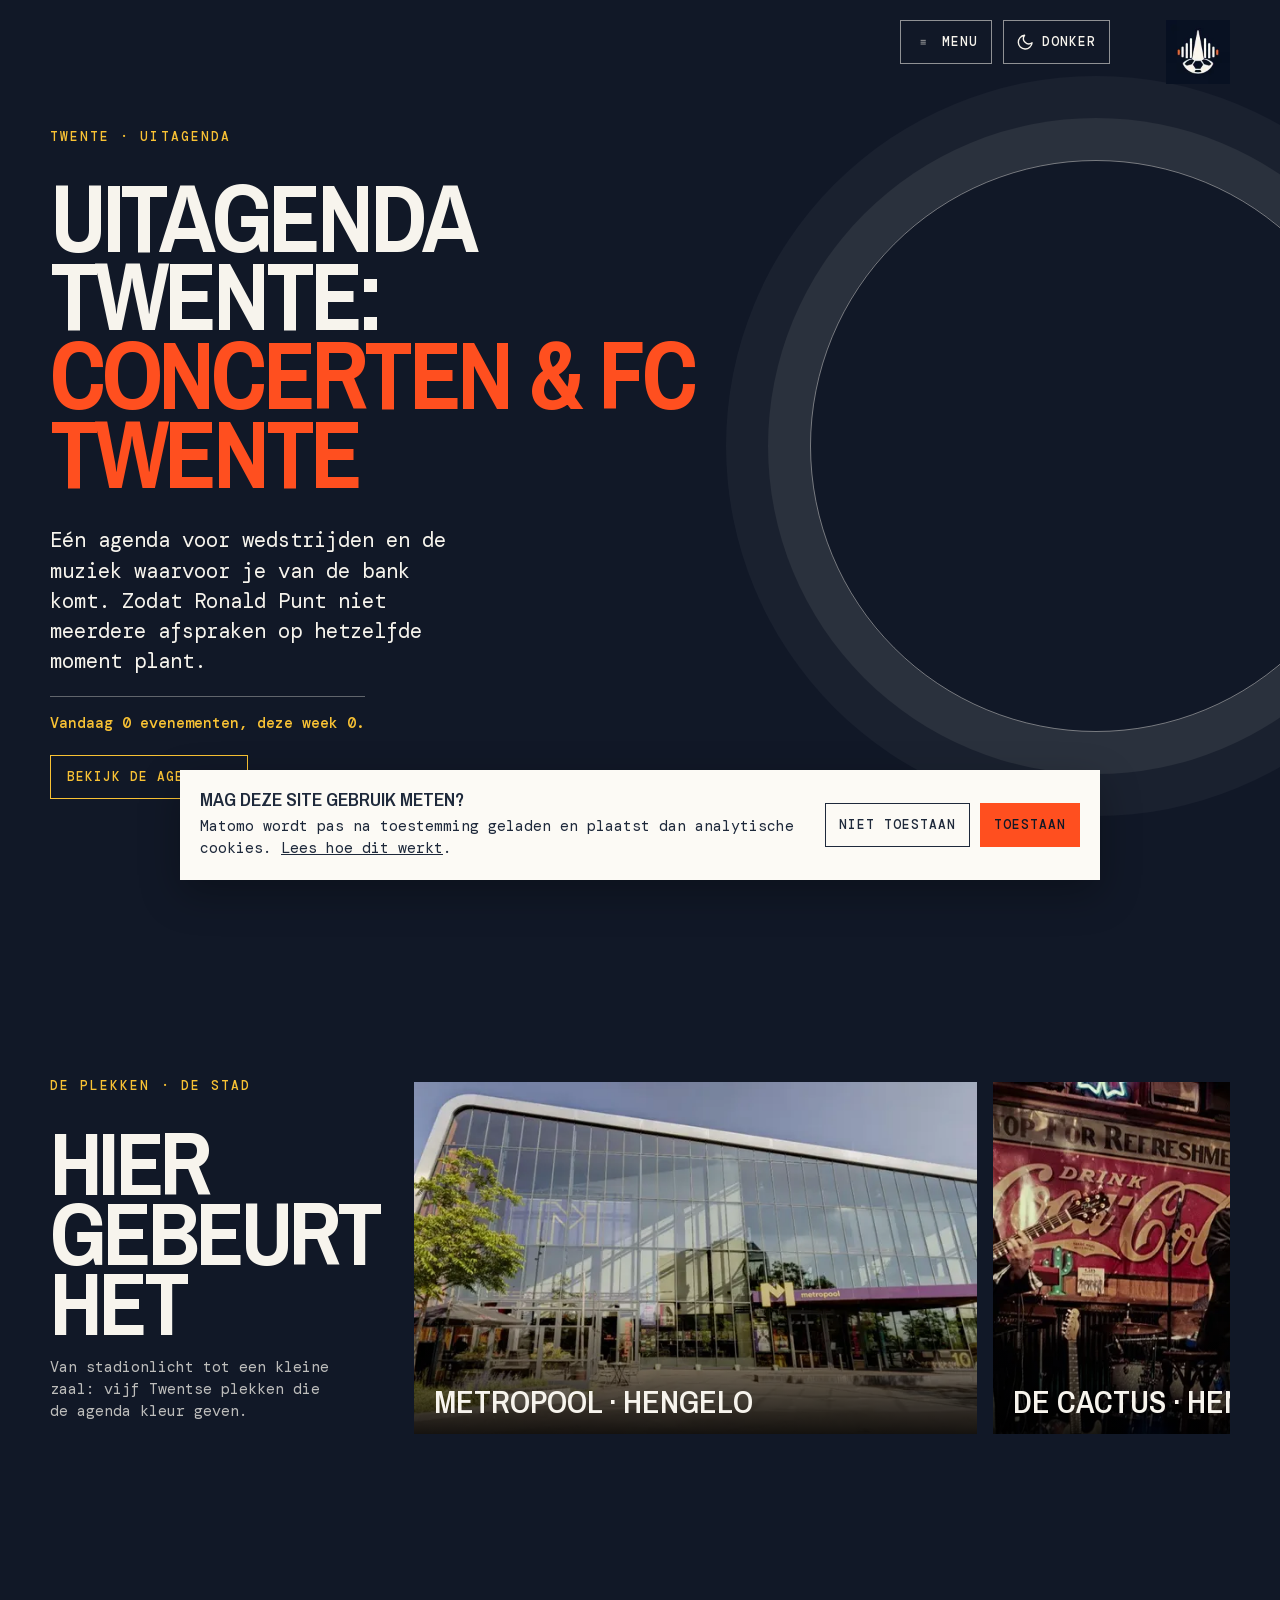
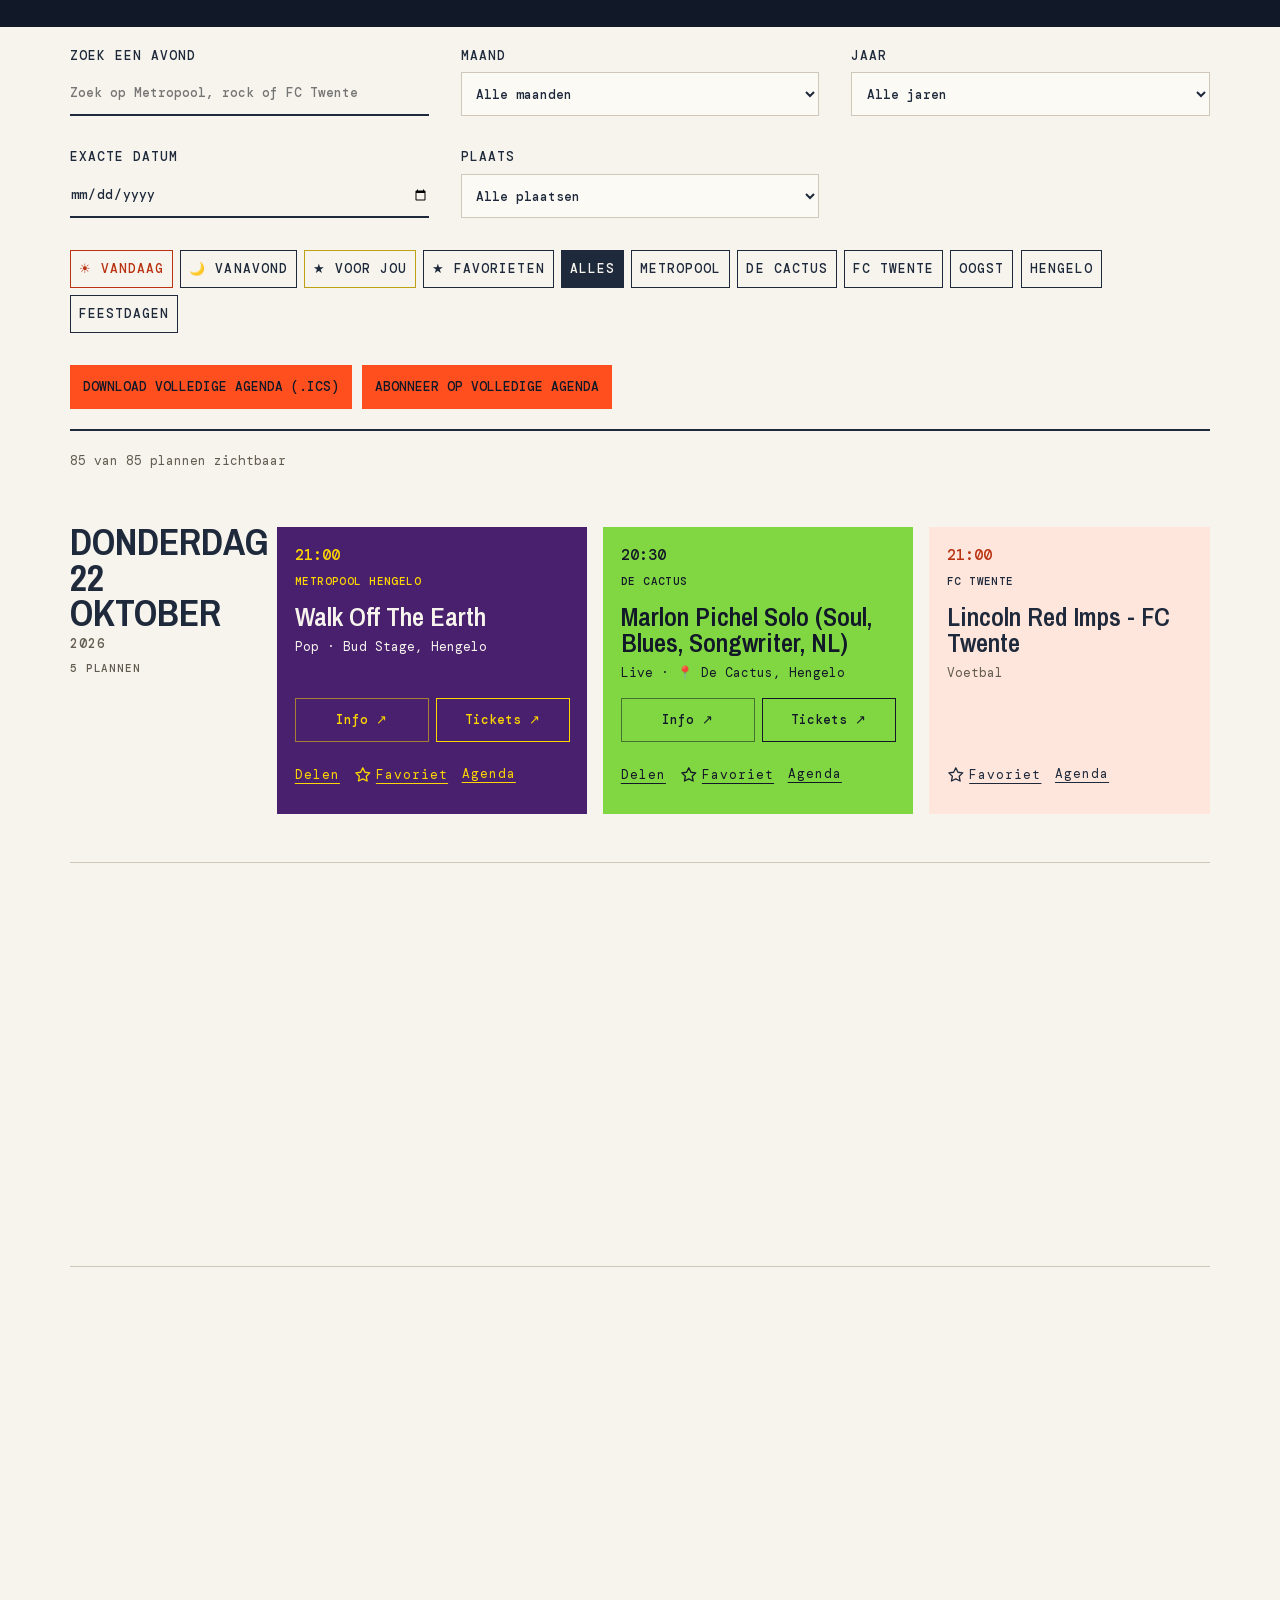
==== commit 313f46aa: "Update event calendar and FC Twente coverage" ====
--- a/event-calendar/index.html
+++ b/event-calendar/index.html
@@ -36,13 +36,13 @@
     <meta name="twitter:description" content="Eén agenda voor wedstrijden van FC Twente en concerten in Hengelo en Enschede." />
     <meta name="twitter:image" content="https://event-calendar.puntuale.nl/assets/uit-vandaag-mark.png" />
     <link rel="preload" href="assets/fonts/archivo-narrow-latin.woff2" as="font" type="font/woff2" crossorigin />
-    <link rel="stylesheet" href="styles.css?v=20261014-pages-8" />
+    <link rel="stylesheet" href="styles.css?v=20261022-logo2" />
     <script type="application/ld+json">{"@context":"https://schema.org","@type":"WebSite","name":"Uit Vandaag — Twente","url":"https://event-calendar.puntuale.nl/","description":"Actuele Twentse uitagenda met concerten en FC Twente-wedstrijden.","inLanguage":"nl-NL","publisher":{"@type":"Person","name":"Ronald Punt","url":"https://www.ronaldpunt.nl"},"potentialAction":{"@type":"SearchAction","target":"https://event-calendar.puntuale.nl/?q={search_term_string}","query-input":"required name=search_term_string"}}</script>
-    <!-- EVENT_SCHEMA_START --><script id="event-schema" type="application/ld+json">{"@context": "https://schema.org", "@type": "ItemList", "name": "Uitagenda Twente: Concerten \u0026 FC Twente", "itemListOrder": "https://schema.org/ItemListOrderAscending", "numberOfItems": 57, "itemListElement": [{"@type": "ListItem", "position": 1, "item": {"@type": "Event", "@id": "https://event-calendar.puntuale.nl/#event-02d32b2095bc6dd5", "name": "Zomer Zandspeeltuin", "startDate": "2026-08-21", "eventStatus": "https://schema.org/EventScheduled", "url": "https://uitinhengelo.nl/evenementen/zomer-zandspeeltuin", "description": "Kinderen, Zomervakantie"}}, {"@type": "ListItem", "position": 2, "item": {"@type": "Event", "@id": "https://event-calendar.puntuale.nl/#event-b68381d27ac7124c", "name": "Rabobank Beach Courts Hengelo", "startDate": "2026-08-21T08:00:00Z", "eventStatus": "https://schema.org/EventScheduled", "url": "https://uitinhengelo.nl/evenementen/rabobank-beach-courts", "description": "Sport \u0026 Spel"}}, {"@type": "ListItem", "position": 3, "item": {"@type": "Event", "@id": "https://event-calendar.puntuale.nl/#event-c715fd6ad709b92b", "name": "Nightskate Twente", "startDate": "2026-08-21T17:30:00Z", "eventStatus": "https://schema.org/EventScheduled", "url": "https://uitinhengelo.nl/evenementen/nightskate-twente", "description": "Actief, Diversen, Sport \u0026 Spel"}}, {"@type": "ListItem", "position": 4, "item": {"@type": "Event", "@id": "https://event-calendar.puntuale.nl/#event-c436fe1c69c6929b", "name": "THELMA Themafilm over bankfraude", "startDate": "2026-08-21T17:30:00Z", "eventStatus": "https://schema.org/EventScheduled", "url": "https://uitinhengelo.nl/evenementen/thelma-themafilm-over-bankfraude", "description": "Film, Jeugd / Familie"}}, {"@type": "ListItem", "position": 5, "item": {"@type": "Event", "@id": "https://event-calendar.puntuale.nl/#event-937d8d5bef94f0b2", "name": "After Beat Club (Ska Tribute, NL)", "startDate": "2026-08-21T18:30:00Z", "eventStatus": "https://schema.org/EventScheduled", "url": "https://decactus.stager.co/shop/default/events/111533546", "location": {"@type": "Place", "name": "De Cactus, Hengelo"}, "offers": {"@type": "Offer", "url": "https://decactus.stager.co/shop/default/events/111533546", "availability": "https://schema.org/SoldOut"}}}, {"@type": "ListItem", "position": 6, "item": {"@type": "Event", "@id": "https://event-calendar.puntuale.nl/#event-dffe48b52babff65", "name": "BLØF", "startDate": "2026-08-21T19:30:00Z", "eventStatus": "https://schema.org/EventScheduled", "url": "https://metropool.nl/agenda/blof", "location": {"@type": "Place", "name": "Hertme"}, "description": "Pop", "offers": {"@type": "Offer", "url": "https://www.ticketmaster.nl/event/1737507367?CAMEFROM=METROPOOL\u0026brand=nl_metropool", "availability": "https://schema.org/SoldOut"}}}, {"@type": "ListItem", "position": 7, "item": {"@type": "Event", "@id": "https://event-calendar.puntuale.nl/#event-f7d5c1f00893e15b", "name": "ATC'65 MMT Bouw Top Tournament U11 \u0026 U12", "startDate": "2026-08-22T08:00:00Z", "eventStatus": "https://schema.org/EventScheduled", "url": "https://uitinhengelo.nl/evenementen/atc65-mmt-bouw-top-tournament-u11-u12", "description": "Actief, Kinderen, Sport \u0026 Spel, Jeugd / Familie"}}, {"@type": "ListItem", "position": 8, "item": {"@type": "Event", "@id": "https://event-calendar.puntuale.nl/#event-442e029842c5c0aa", "name": "Oogst Live: Nana Adjoa + LUWTEN", "startDate": "2026-08-22T18:00:00Z", "eventStatus": "https://schema.org/EventScheduled", "url": "https://metropool.nl/agenda/oogst-live-nana-adjoa-luwten", "location": {"@type": "Place", "name": "Hengelo"}, "description": "Pop", "offers": {"@type": "Offer", "url": "https://metropool.nl/agenda/oogst-live-nana-adjoa-luwten", "availability": "https://schema.org/InStock"}}}, {"@type": "ListItem", "position": 9, "item": {"@type": "Event", "@id": "https://event-calendar.puntuale.nl/#event-60c3a91e8e9e7566", "name": "Guess The Groove", "startDate": "2026-08-22T18:00:00Z", "eventStatus": "https://schema.org/EventScheduled", "url": "https://uitinhengelo.nl/evenementen/guess-the-groove", "description": "Muziek"}}, {"@type": "ListItem", "position": 10, "item": {"@type": "Event", "@id": "https://event-calendar.puntuale.nl/#event-697379966759cdfe", "name": "The Loop  (Classic Blues/Rock Revival, Covers, NL)", "startDate": "2026-08-22T18:30:00Z", "eventStatus": "https://schema.org/EventScheduled", "url": "https://decactus.stager.co/shop/default/events/111655473", "location": {"@type": "Place", "name": "De Cactus, Hengelo"}, "offers": {"@type": "Offer", "url": "https://decactus.stager.co/shop/default/events/111655473", "availability": "https://schema.org/InStock"}}}, {"@type": "ListItem", "position": 11, "item": {"@type": "Event", "@id": "https://event-calendar.puntuale.nl/#event-202077d6faf9a8b3", "name": "Rico Mambo", "startDate": "2026-08-22T19:00:00Z", "eventStatus": "https://schema.org/EventScheduled", "url": "https://metropool.nl/agenda/rico-mambo", "location": {"@type": "Place", "name": "Enschede"}, "description": "Latin", "offers": {"@type": "Offer", "url": "https://metropool.nl/agenda/rico-mambo", "availability": "https://schema.org/InStock"}}}, {"@type": "ListItem", "position": 12, "item": {"@type": "Event", "@id": "https://event-calendar.puntuale.nl/#event-bb2f8f235c4118bd", "name": "Ilse DeLange", "startDate": "2026-08-22T19:30:00Z", "eventStatus": "https://schema.org/EventScheduled", "url": "https://metropool.nl/agenda/ilse-delange", "location": {"@type": "Place", "name": "Hertme"}, "description": "Pop", "offers": {"@type": "Offer", "url": "https://www.ticketmaster.nl/event/195920358?CAMEFROM=METROPOOL\u0026brand=nl_metropool", "availability": "https://schema.org/SoldOut"}}}, {"@type": "ListItem", "position": 13, "item": {"@type": "Event", "@id": "https://event-calendar.puntuale.nl/#event-e41d172b8ba36ba3", "name": "Dansen in het park", "startDate": "2026-08-23T08:30:00Z", "eventStatus": "https://schema.org/EventScheduled", "url": "https://uitinhengelo.nl/evenementen/dansen-in-het-park", "description": "Evenement"}}, {"@type": "ListItem", "position": 14, "item": {"@type": "Event", "@id": "https://event-calendar.puntuale.nl/#event-4c112910ba13be8f", "name": "Open Zondagen Heemtuin", "startDate": "2026-08-23T11:00:00Z", "eventStatus": "https://schema.org/EventScheduled", "url": "https://uitinhengelo.nl/evenementen/open-zondagen-heemtuin", "description": "Actief, Diversen"}}, {"@type": "ListItem", "position": 15, "item": {"@type": "Event", "@id": "https://event-calendar.puntuale.nl/#event-e105376f88ae7ae3", "name": "ISLE", "startDate": "2026-08-23T12:00:00Z", "eventStatus": "https://schema.org/EventScheduled", "url": "https://uitinhengelo.nl/evenementen/isle", "description": "Muziek"}}, {"@type": "ListItem", "position": 16, "item": {"@type": "Event", "@id": "https://event-calendar.puntuale.nl/#event-5f8e543796c9f9f1", "name": "The DS Band", "startDate": "2026-08-23T12:00:00Z", "eventStatus": "https://schema.org/EventScheduled", "url": "https://uitinhengelo.nl/evenementen/the-ds-band", "description": "Actief, Diversen, Muziek"}}, {"@type": "ListItem", "position": 17, "item": {"@type": "Event", "@id": "https://event-calendar.puntuale.nl/#event-7bed6289811e2ba2", "name": "Zwem Vier Daagse", "startDate": "2026-08-24T16:00:00Z", "eventStatus": "https://schema.org/EventScheduled", "url": "https://uitinhengelo.nl/evenementen/zwem-vier-daagse", "description": "Actief, Kinderen, Sport \u0026 Spel, Jeugd / Familie"}}, {"@type": "ListItem", "position": 18, "item": {"@type": "Event", "@id": "https://event-calendar.puntuale.nl/#event-ecb03ed4f9120e2e", "name": "Open Dagen met gratis Zumba les", "startDate": "2026-08-24T17:15:00Z", "eventStatus": "https://schema.org/EventScheduled", "url": "https://uitinhengelo.nl/evenementen/open-dagen-met-gratis-zumba-les", "description": "Muziek, Dans"}}, {"@type": "ListItem", "position": 19, "item": {"@type": "Event", "@id": "https://event-calendar.puntuale.nl/#event-34c1ce7d1aa83e66", "name": "ArtEZ Afterglow", "startDate": "2026-08-24T17:30:00Z", "eventStatus": "https://schema.org/EventScheduled", "url": "https://metropool.nl/agenda/artez-afterglow", "location": {"@type": "Place", "name": "Enschede"}, "description": "Pop", "offers": {"@type": "Offer", "url": "https://metropool.nl/agenda/artez-afterglow", "availability": "https://schema.org/InStock"}}}, {"@type": "ListItem", "position": 20, "item": {"@type": "Event", "@id": "https://event-calendar.puntuale.nl/#event-a85c2532bc39d3bc", "name": "Blood on the Clocktower", "startDate": "2026-08-25T17:00:00Z", "eventStatus": "https://schema.org/EventScheduled", "url": "https://uitinhengelo.nl/evenementen/blood-on-the-clocktower", "description": "Diversen, Kinderen, Sport \u0026 Spel, Jeugd / Familie"}}, {"@type": "ListItem", "position": 21, "item": {"@type": "Event", "@id": "https://event-calendar.puntuale.nl/#event-05e9de692ebf8341", "name": "Deadsquad", "startDate": "2026-08-25T19:45:00Z", "eventStatus": "https://schema.org/EventScheduled", "url": "https://metropool.nl/agenda/deadsquad", "location": {"@type": "Place", "name": "Hengelo"}, "description": "Metal", "offers": {"@type": "Offer", "url": "https://www.ticketmaster.nl/event/1772445005?CAMEFROM=METROPOOL\u0026brand=nl_metropool", "availability": "https://schema.org/InStock"}}}, {"@type": "ListItem", "position": 22, "item": {"@type": "Event", "@id": "https://event-calendar.puntuale.nl/#event-834af33633dfed21", "name": "Introductieconcert", "startDate": "2026-08-26T17:00:00Z", "eventStatus": "https://schema.org/EventScheduled", "url": "https://metropool.nl/agenda/introductieconcert", "location": {"@type": "Place", "name": "Enschede"}, "description": "Pop", "offers": {"@type": "Offer", "url": "https://metropool.nl/agenda/introductieconcert", "availability": "https://schema.org/InStock"}}}, {"@type": "ListItem", "position": 23, "item": {"@type": "SportsEvent", "@id": "https://event-calendar.puntuale.nl/#event-b790d1597bc1249a", "name": "Qarabağ - FC Twente", "startDate": "2026-08-27T16:00:00Z", "eventStatus": "https://schema.org/EventScheduled", "description": "Voetbal"}}, {"@type": "ListItem", "position": 24, "item": {"@type": "Event", "@id": "https://event-calendar.puntuale.nl/#event-d01182b22ddc78f7", "name": "Comic design (striptekenen) met Stefan Eenkhoorn", "startDate": "2026-08-27T16:30:00Z", "eventStatus": "https://schema.org/EventScheduled", "url": "https://uitinhengelo.nl/evenementen/comic-design-striptekenen-met-stefan-eenkhoorn-voor-12-t-m-15-jaar", "description": "Actief, Kinderen, Kunst \u0026 Cultuur, Sport \u0026 Spel, Jeugd / Familie"}}, {"@type": "ListItem", "position": 25, "item": {"@type": "Event", "@id": "https://event-calendar.puntuale.nl/#event-a7c18b55554a6450", "name": "infoavond: Nepagenten en online criminaliteit Hengelo", "startDate": "2026-08-27T17:30:00Z", "eventStatus": "https://schema.org/EventScheduled", "url": "https://uitinhengelo.nl/evenementen/infoavond-nepagenten-en-online-criminaliteit-hengelo", "description": "Diversen, Jeugd / Familie"}}, {"@type": "ListItem", "position": 26, "item": {"@type": "Event", "@id": "https://event-calendar.puntuale.nl/#event-a48022003cd25500", "name": "Sean Webster Band (Blues, Rock, UK/NL)", "startDate": "2026-08-27T18:30:00Z", "eventStatus": "https://schema.org/EventScheduled", "url": "https://decactus.stager.co/shop/default/events/111641185", "location": {"@type": "Place", "name": "De Cactus, Hengelo"}, "offers": {"@type": "Offer", "url": "https://decactus.stager.co/shop/default/events/111641185", "availability": "https://schema.org/InStock"}}}, {"@type": "ListItem", "position": 27, "item": {"@type": "Event", "@id": "https://event-calendar.puntuale.nl/#event-ca3340716a0e21c7", "name": "Volksfeesten Oele", "startDate": "2026-08-28", "eventStatus": "https://schema.org/EventScheduled", "url": "https://uitinhengelo.nl/evenementen/volksfeesten-oele", "description": "Sport \u0026 Spel, Zomervakantie, Muziek"}}, {"@type": "ListItem", "position": 28, "item": {"@type": "Event", "@id": "https://event-calendar.puntuale.nl/#event-435cb14953e2e6f7", "name": "Zomerdisco BS De Jeugd", "startDate": "2026-08-28T17:00:00Z", "eventStatus": "https://schema.org/EventScheduled", "url": "https://uitinhengelo.nl/evenementen/zomerdisco-bs-de-jeugd", "description": "Actief, Kinderen, Jeugd / Familie, Muziek"}}, {"@type": "ListItem", "position": 29, "item": {"@type": "Event", "@id": "https://event-calendar.puntuale.nl/#event-36aab0ccf7177efd", "name": "Nightskate Twente", "startDate": "2026-08-28T17:30:00Z", "eventStatus": "https://schema.org/EventScheduled", "url": "https://uitinhengelo.nl/evenementen/nightskate-twente", "description": "Actief, Diversen, Sport \u0026 Spel"}}, {"@type": "ListItem", "position": 30, "item": {"@type": "Event", "@id": "https://event-calendar.puntuale.nl/#event-631b164f5d5cdf98", "name": "Kasbah Markt – The Vintage Plus Edition", "startDate": "2026-08-29T08:00:00Z", "eventStatus": "https://schema.org/EventScheduled", "url": "https://uitinhengelo.nl/evenementen/kasbah-markt-the-vintage-plus-edition", "description": "Markten"}}, {"@type": "ListItem", "position": 31, "item": {"@type": "Event", "@id": "https://event-calendar.puntuale.nl/#event-f0ca042936a4c907", "name": "Kids@thePark (geannuleerd)", "startDate": "2026-08-29T09:00:00Z", "eventStatus": "https://schema.org/EventScheduled", "url": "https://uitinhengelo.nl/evenementen/kids-at-the-park", "description": "Actief, Eten \u0026 Drinken, Kinderen, Theater, Jeugd / Familie, Muziek, Dans"}}, {"@type": "ListItem", "position": 32, "item": {"@type": "Event", "@id": "https://event-calendar.puntuale.nl/#event-1b9cf1ecb7f5afd7", "name": "Oogst Live: Ooostblok + Jeepers Creepers", "startDate": "2026-08-29T18:00:00Z", "eventStatus": "https://schema.org/EventScheduled", "url": "https://metropool.nl/agenda/oogst-live-ooostblok-jeepers-creepers", "location": {"@type": "Place", "name": "Hengelo"}, "description": "Overig", "offers": {"@type": "Offer", "url": "https://metropool.nl/agenda/oogst-live-ooostblok-jeepers-creepers", "availability": "https://schema.org/InStock"}}}, {"@type": "ListItem", "position": 33, "item": {"@type": "Event", "@id": "https://event-calendar.puntuale.nl/#event-231348d2718c5d3e", "name": "Gratis Buitenfilm: Sideways", "startDate": "2026-08-29T18:30:00Z", "eventStatus": "https://schema.org/EventScheduled", "url": "https://uitinhengelo.nl/evenementen/gratis-buitenfilm-sideways", "description": "Film, Filmhuis"}}, {"@type": "ListItem", "position": 34, "item": {"@type": "Event", "@id": "https://event-calendar.puntuale.nl/#event-554e216f68038274", "name": "Clownerie-workshop 2. De clown ontwaakt", "startDate": "2026-08-30T07:30:00Z", "eventStatus": "https://schema.org/EventScheduled", "url": "https://uitinhengelo.nl/evenementen/clownerie-workshop-2-de-clown-ontwaakt", "description": "Actief, Kinderen, Jeugd / Familie"}}, {"@type": "ListItem", "position": 35, "item": {"@type": "Event", "@id": "https://event-calendar.puntuale.nl/#event-2a07c9a284234561", "name": "Italian Lunch op het marktplein", "startDate": "2026-08-30T10:00:00Z", "eventStatus": "https://schema.org/EventScheduled", "url": "https://uitinhengelo.nl/evenementen/italian-lunch-op-het-marktplein-2", "description": "Eten \u0026 Drinken, Muziek"}}, {"@type": "ListItem", "position": 36, "item": {"@type": "Event", "@id": "https://event-calendar.puntuale.nl/#event-eb6d36c5dd5578c0", "name": "Koopzondag binnenstad Hengelo", "startDate": "2026-08-30T10:00:00Z", "eventStatus": "https://schema.org/EventScheduled", "url": "https://uitinhengelo.nl/evenementen/koopzondag-binnenstad-hengelo", "description": "Diversen"}}, {"@type": "ListItem", "position": 37, "item": {"@type": "Event", "@id": "https://event-calendar.puntuale.nl/#event-a9d25f81059cea55", "name": "Beweeg! in het park", "startDate": "2026-08-30T11:00:00Z", "eventStatus": "https://schema.org/EventScheduled", "url": "https://uitinhengelo.nl/evenementen/beweeg-in-het-park", "description": "Actief, Diversen, Kinderen, Sport \u0026 Spel, Muziek"}}, {"@type": "ListItem", "position": 38, "item": {"@type": "Event", "@id": "https://event-calendar.puntuale.nl/#event-10479b2cf4d5139f", "name": "Open Zondagen Heemtuin", "startDate": "2026-08-30T11:00:00Z", "eventStatus": "https://schema.org/EventScheduled", "url": "https://uitinhengelo.nl/evenementen/open-zondagen-heemtuin", "description": "Actief, Diversen"}}, {"@type": "ListItem", "position": 39, "item": {"@type": "Event", "@id": "https://event-calendar.puntuale.nl/#event-bdde5f857c15b4c4", "name": "@Jo's", "startDate": "2026-08-30T12:00:00Z", "eventStatus": "https://schema.org/EventScheduled", "url": "https://uitinhengelo.nl/evenementen/jos", "description": "Actief, Muziek"}}, {"@type": "ListItem", "position": 40, "item": {"@type": "Event", "@id": "https://event-calendar.puntuale.nl/#event-9267dd17ed4d8cd7", "name": "Luc Mats", "startDate": "2026-08-30T12:00:00Z", "eventStatus": "https://schema.org/EventScheduled", "url": "https://uitinhengelo.nl/evenementen/luc-mats", "description": "Actief, Muziek"}}, {"@type": "ListItem", "position": 41, "item": {"@type": "Event", "@id": "https://event-calendar.puntuale.nl/#event-05efecc8ec10b373", "name": "Old Ni-js @ De Cactus 30/08/2026 (Dialect, Rock, NL)", "startDate": "2026-08-30T13:30:00Z", "eventStatus": "https://schema.org/EventScheduled", "url": "https://decactus.stager.co/shop/default/events/111609428", "location": {"@type": "Place", "name": "De Cactus, Hengelo"}, "offers": {"@type": "Offer", "url": "https://decactus.stager.co/shop/default/events/111609428", "availability": "https://schema.org/SoldOut"}}}, {"@type": "ListItem", "position": 42, "item": {"@type": "SportsEvent", "@id": "https://event-calendar.puntuale.nl/#event-ead35d58517cdabc", "name": "SC Cambuur - FC Twente", "startDate": "2026-08-30T18:00:00Z", "eventStatus": "https://schema.org/EventScheduled", "description": "Voetbal"}}, {"@type": "ListItem", "position": 43, "item": {"@type": "Event", "@id": "https://event-calendar.puntuale.nl/#event-82a3e78c4ff172c0", "name": "Josh Smith \u0026 Band (Blues, Rock, Jazz, USA)", "startDate": "2026-09-01T18:30:00Z", "eventStatus": "https://schema.org/EventScheduled", "url": "https://decactus.stager.co/shop/default/events/111643662", "location": {"@type": "Place", "name": "De Cactus, Hengelo"}, "offers": {"@type": "Offer", "url": "https://decactus.stager.co/shop/default/events/111643662", "availability": "https://schema.org/SoldOut"}}}, {"@type": "ListItem", "position": 44, "item": {"@type": "Event", "@id": "https://event-calendar.puntuale.nl/#event-d6cc4e13c717a2db", "name": "Pubquiz @'t Pleintje", "startDate": "2026-09-01T18:30:00Z", "eventStatus": "https://schema.org/EventScheduled", "url": "https://uitinhengelo.nl/evenementen/pubquiz-t-pleintje", "description": "Diversen"}}, {"@type": "ListItem", "position": 45, "item": {"@type": "Event", "@id": "https://event-calendar.puntuale.nl/#event-fee3535ba7a23ea1", "name": "Monkeyjam", "startDate": "2026-09-02T18:00:00Z", "eventStatus": "https://schema.org/EventScheduled", "url": "https://metropool.nl/agenda/monkeyjam-2-sep", "location": {"@type": "Place", "name": "Enschede"}, "description": "Pop", "offers": {"@type": "Offer", "url": "https://metropool.nl/agenda/monkeyjam-2-sep", "availability": "https://schema.org/InStock"}}}, {"@type": "ListItem", "position": 46, "item": {"@type": "Event", "@id": "https://event-calendar.puntuale.nl/#event-546fefab9fa68ae6", "name": "Akoestische Sessie 2 september 2026", "startDate": "2026-09-02T18:30:00Z", "eventStatus": "https://schema.org/EventScheduled", "url": "https://decactus.stager.co/shop/default/events/111652275", "location": {"@type": "Place", "name": "De Cactus, Hengelo"}, "offers": {"@type": "Offer", "url": "https://decactus.stager.co/shop/default/events/111652275", "availability": "https://schema.org/InStock"}}}, {"@type": "ListItem", "position": 47, "item": {"@type": "Event", "@id": "https://event-calendar.puntuale.nl/#event-aca4f9ce6e206ea2", "name": "Jeugdfonds Let's Dance", "startDate": "2026-09-03T16:00:00Z", "eventStatus": "https://schema.org/EventScheduled", "url": "https://uitinhengelo.nl/evenementen/jeugdfonds-lets-dance", "description": "Kinderen, Jeugd / Familie, Muziek, Dans"}}, {"@type": "ListItem", "position": 48, "item": {"@type": "Event", "@id": "https://event-calendar.puntuale.nl/#event-fca46a3837344ccd", "name": "Antimatter \u0026 Sleeping Pulse", "startDate": "2026-09-03T18:00:00Z", "eventStatus": "https://schema.org/EventScheduled", "url": "https://metropool.nl/agenda/antimatter-sleeping-pulse", "location": {"@type": "Place", "name": "Hengelo"}, "description": "Rock", "offers": {"@type": "Offer", "url": "https://www.ticketmaster.nl/event/2045492797?CAMEFROM=METROPOOL\u0026brand=nl_metropool", "availability": "https://schema.org/InStock"}}}, {"@type": "ListItem", "position": 49, "item": {"@type": "Event", "@id": "https://event-calendar.puntuale.nl/#event-f427807cd148d67b", "name": "Don Diego Trio (Rockabilly, Surf, Rock\u0026Roll, Italië)", "startDate": "2026-09-03T18:30:00Z", "eventStatus": "https://schema.org/EventScheduled", "url": "https://decactus.stager.co/shop/default/events/111671831", "location": {"@type": "Place", "name": "De Cactus, Hengelo"}, "offers": {"@type": "Offer", "url": "https://decactus.stager.co/shop/default/events/111671831", "availability": "https://schema.org/InStock"}}}, {"@type": "ListItem", "position": 50, "item": {"@type": "Event", "@id": "https://event-calendar.puntuale.nl/#event-83d634ea426baf5f", "name": "Clownproeverij met Clownerie", "startDate": "2026-09-04T08:00:00Z", "eventStatus": "https://schema.org/EventScheduled", "url": "https://uitinhengelo.nl/evenementen/clownproeverij-met-clownerie", "description": "Actief, Diversen, Kinderen, Jeugd / Familie"}}, {"@type": "ListItem", "position": 51, "item": {"@type": "Event", "@id": "https://event-calendar.puntuale.nl/#event-e01ab2d827e79517", "name": "Jeu de Boules Stadstoernooi", "startDate": "2026-09-04T14:00:00Z", "eventStatus": "https://schema.org/EventScheduled", "url": "https://uitinhengelo.nl/evenementen/stadstoernooi-hengelo-jeu-de-boules", "description": "Actief, Diversen, Sport \u0026 Spel"}}, {"@type": "ListItem", "position": 52, "item": {"@type": "Event", "@id": "https://event-calendar.puntuale.nl/#event-7f5f125d8cc9a4e8", "name": "Sjonniepatat", "startDate": "2026-09-04T17:00:00Z", "eventStatus": "https://schema.org/EventScheduled", "url": "https://oogst.eu/agenda/", "location": {"@type": "Place", "name": "Broedplaats Oogst, Hengelo"}, "description": "DJ, Muziek, 19:00"}}, {"@type": "ListItem", "position": 53, "item": {"@type": "Event", "@id": "https://event-calendar.puntuale.nl/#event-313e7d28f1a59136", "name": "Nightskate Twente", "startDate": "2026-09-04T17:30:00Z", "eventStatus": "https://schema.org/EventScheduled", "url": "https://uitinhengelo.nl/evenementen/nightskate-twente", "description": "Actief, Diversen, Sport \u0026 Spel"}}, {"@type": "ListItem", "position": 54, "item": {"@type": "Event", "@id": "https://event-calendar.puntuale.nl/#event-3c48f052f4457772", "name": "Boogie Nights", "startDate": "2026-09-04T18:00:00Z", "eventStatus": "https://schema.org/EventScheduled", "url": "https://metropool.nl/agenda/boogie-nights", "location": {"@type": "Place", "name": "Enschede"}, "description": "Pop", "offers": {"@type": "Offer", "url": "https://www.ticketmaster.nl/event/454388601?CAMEFROM=METROPOOL\u0026brand=nl_metropool", "availability": "https://schema.org/InStock"}}}, {"@type": "ListItem", "position": 55, "item": {"@type": "Event", "@id": "https://event-calendar.puntuale.nl/#event-514d407996701100", "name": "Dilana Smith", "startDate": "2026-09-04T18:00:00Z", "eventStatus": "https://schema.org/EventScheduled", "url": "https://uitinhengelo.nl/evenementen/dilana-smith", "description": "Muziek"}}, {"@type": "ListItem", "position": 56, "item": {"@type": "Event", "@id": "https://event-calendar.puntuale.nl/#event-29980576c39dbe94", "name": "Jon Amor Trio (Original Blues, Funk, Rock, UK)", "startDate": "2026-09-04T18:30:00Z", "eventStatus": "https://schema.org/EventScheduled", "url": "https://decactus.stager.co/shop/default/events/111502542", "location": {"@type": "Place", "name": "De Cactus, Hengelo"}, "offers": {"@type": "Offer", "url": "https://decactus.stager.co/shop/default/events/111502542", "availability": "https://schema.org/InStock"}}}, {"@type": "ListItem", "position": 57, "item": {"@type": "Event", "@id": "https://event-calendar.puntuale.nl/#event-bed6bc17dbaf9139", "name": "Glas-in-loodmuseum Hengelo geopend!", "startDate": "2026-09-05T08:00:00Z", "eventStatus": "https://schema.org/EventScheduled", "url": "https://uitinhengelo.nl/evenementen/glas-in-loodmuseum-hengelo-geopend", "description": "Kunst \u0026 Cultuur"}}]}</script><!-- EVENT_SCHEMA_END -->
+    <!-- EVENT_SCHEMA_START --><script id="event-schema" type="application/ld+json">{"@context": "https://schema.org", "@type": "ItemList", "name": "Uitagenda Twente: Concerten \u0026 FC Twente", "itemListOrder": "https://schema.org/ItemListOrderAscending", "numberOfItems": 83, "itemListElement": [{"@type": "ListItem", "position": 1, "item": {"@type": "Event", "@id": "https://event-calendar.puntuale.nl/#event-d3d2882470edff36", "name": "Thijs Kemperink", "startDate": "2026-10-22T18:00:00Z", "eventStatus": "https://schema.org/EventScheduled", "url": "https://uitinhengelo.nl/evenementen/thijs-kemperink", "description": "Cabaret"}}, {"@type": "ListItem", "position": 2, "item": {"@type": "Event", "@id": "https://event-calendar.puntuale.nl/#event-bf7cd96d41a63f96", "name": "Filmhuis Hengelo - The invite", "startDate": "2026-10-22T18:15:00Z", "eventStatus": "https://schema.org/EventScheduled", "url": "https://uitinhengelo.nl/evenementen/filmhuis-hengelo-the-invite", "description": "Film, Filmhuis"}}, {"@type": "ListItem", "position": 3, "item": {"@type": "Event", "@id": "https://event-calendar.puntuale.nl/#event-78b334be419850f0", "name": "Marlon Pichel Solo (Soul, Blues, Songwriter, NL)", "startDate": "2026-10-22T18:30:00Z", "eventStatus": "https://schema.org/EventScheduled", "url": "https://decactus.stager.co/shop/default/events/111689117", "location": {"@type": "Place", "name": "De Cactus, Hengelo"}, "offers": {"@type": "Offer", "url": "https://decactus.stager.co/shop/default/events/111689117", "availability": "https://schema.org/InStock"}}}, {"@type": "ListItem", "position": 4, "item": {"@type": "Event", "@id": "https://event-calendar.puntuale.nl/#event-cb0df5b70d0a91bc", "name": "Walk Off The Earth", "startDate": "2026-10-22T19:00:00Z", "eventStatus": "https://schema.org/EventScheduled", "url": "https://metropool.nl/agenda/walk-off-the-earth", "location": {"@type": "Place", "name": "Hengelo"}, "description": "Pop", "offers": {"@type": "Offer", "url": "https://www.ticketmaster.nl/event/844265154?CAMEFROM=METROPOOL\u0026brand=nl_metropool", "availability": "https://schema.org/InStock"}}}, {"@type": "ListItem", "position": 5, "item": {"@type": "SportsEvent", "@id": "https://event-calendar.puntuale.nl/#event-ee7ed4fd155cc077", "name": "Lincoln Red Imps - FC Twente", "startDate": "2026-10-22T19:00:00Z", "eventStatus": "https://schema.org/EventScheduled", "description": "Voetbal"}}, {"@type": "ListItem", "position": 6, "item": {"@type": "Event", "@id": "https://event-calendar.puntuale.nl/#event-35671d32e92fe9ae", "name": "JATTI – Hippiemoord in de Fashion", "startDate": "2026-10-23T07:00:00Z", "eventStatus": "https://schema.org/EventScheduled", "url": "https://uitinhengelo.nl/evenementen/jatti-hippiemoord-in-de-fashion", "description": "Theater, Muziek, Herdenken"}}, {"@type": "ListItem", "position": 7, "item": {"@type": "Event", "@id": "https://event-calendar.puntuale.nl/#event-f710a242c954d485", "name": "Spooktocht Weusthagbos", "startDate": "2026-10-23T16:00:00Z", "eventStatus": "https://schema.org/EventScheduled", "url": "https://uitinhengelo.nl/evenementen/spooktocht-weusthagbos", "description": "Kinderen, Jeugd / Familie"}}, {"@type": "ListItem", "position": 8, "item": {"@type": "Event", "@id": "https://event-calendar.puntuale.nl/#event-9b9f6d9b294f7564", "name": "I SWEAR", "startDate": "2026-10-23T17:30:00Z", "eventStatus": "https://schema.org/EventScheduled", "url": "https://uitinhengelo.nl/evenementen/i-swear", "description": "Film"}}, {"@type": "ListItem", "position": 9, "item": {"@type": "Event", "@id": "https://event-calendar.puntuale.nl/#event-34a6e2862a7531ee", "name": "Thijs Kemperink", "startDate": "2026-10-23T18:00:00Z", "eventStatus": "https://schema.org/EventScheduled", "url": "https://uitinhengelo.nl/evenementen/thijs-kemperink-2", "description": "Cabaret"}}, {"@type": "ListItem", "position": 10, "item": {"@type": "Event", "@id": "https://event-calendar.puntuale.nl/#event-99fa60d0887b86db", "name": "Filmhuis Hengelo - Silent rebellion", "startDate": "2026-10-23T18:15:00Z", "eventStatus": "https://schema.org/EventScheduled", "url": "https://uitinhengelo.nl/evenementen/filmhuis-hengelo-silent-rebellion", "description": "Film, Filmhuis"}}, {"@type": "ListItem", "position": 11, "item": {"@type": "Event", "@id": "https://event-calendar.puntuale.nl/#event-4e61f88a529807ac", "name": "ACinDC", "startDate": "2026-10-23T18:30:00Z", "eventStatus": "https://schema.org/EventScheduled", "url": "https://metropool.nl/agenda/acindc", "location": {"@type": "Place", "name": "Hengelo"}, "description": "Tribute", "offers": {"@type": "Offer", "url": "https://www.ticketmaster.nl/event/1772911150?CAMEFROM=METROPOOL\u0026brand=nl_metropool", "availability": "https://schema.org/InStock"}}}, {"@type": "ListItem", "position": 12, "item": {"@type": "Event", "@id": "https://event-calendar.puntuale.nl/#event-96f1a5ee2d24542d", "name": "EightySeven (Eighties covers, Disco, NL)", "startDate": "2026-10-23T18:30:00Z", "eventStatus": "https://schema.org/EventScheduled", "url": "https://decactus.stager.co/shop/default/events/111617734", "location": {"@type": "Place", "name": "De Cactus, Hengelo"}, "offers": {"@type": "Offer", "url": "https://decactus.stager.co/shop/default/events/111617734", "availability": "https://schema.org/SoldOut"}}}, {"@type": "ListItem", "position": 13, "item": {"@type": "Event", "@id": "https://event-calendar.puntuale.nl/#event-5a5704d054611b1d", "name": "Via Inferno (try-out)", "startDate": "2026-10-23T18:30:00Z", "eventStatus": "https://schema.org/EventScheduled", "url": "https://uitinhengelo.nl/evenementen/via-inferno-try-out", "description": "Muziek"}}, {"@type": "ListItem", "position": 14, "item": {"@type": "Event", "@id": "https://event-calendar.puntuale.nl/#event-dbeac4d4b77f40ff", "name": "Ploegendienst", "startDate": "2026-10-23T19:30:00Z", "eventStatus": "https://schema.org/EventScheduled", "url": "https://metropool.nl/agenda/ploegendienst", "location": {"@type": "Place", "name": "Enschede"}, "description": "Hardcore/Punk", "offers": {"@type": "Offer", "url": "https://www.ticketmaster.nl/event/1458931274?CAMEFROM=METROPOOL\u0026brand=nl_metropool", "availability": "https://schema.org/InStock"}}}, {"@type": "ListItem", "position": 15, "item": {"@type": "Event", "@id": "https://event-calendar.puntuale.nl/#event-987483cfc8db9cbd", "name": "Ruben Hillen", "startDate": "2026-10-23T20:00:00Z", "eventStatus": "https://schema.org/EventScheduled", "url": "https://metropool.nl/agenda/ruben-hillen", "location": {"@type": "Place", "name": "Hengelo"}, "description": "Pop", "offers": {"@type": "Offer", "url": "https://www.ticketmaster.nl/event/570293096?CAMEFROM=METROPOOL\u0026brand=nl_metropool", "availability": "https://schema.org/SoldOut"}}}, {"@type": "ListItem", "position": 16, "item": {"@type": "Event", "@id": "https://event-calendar.puntuale.nl/#event-4e0bacd48c55c7ce", "name": "ROCAR-TECH Twente Rally﻿", "startDate": "2026-10-24", "eventStatus": "https://schema.org/EventScheduled", "url": "https://uitinhengelo.nl/evenementen/rocar-tech-twente-rally", "description": "Sport \u0026 Spel"}}, {"@type": "ListItem", "position": 17, "item": {"@type": "Event", "@id": "https://event-calendar.puntuale.nl/#event-41df725c251b0885", "name": "Happy Halloween bij Attractiepark De Waarbeek", "startDate": "2026-10-24T08:00:00Z", "eventStatus": "https://schema.org/EventScheduled", "url": "https://uitinhengelo.nl/evenementen/happy-halloween-bij-attractiepark-de-waarbeek", "description": "Diversen, Eten \u0026 Drinken, Kinderen, Sport \u0026 Spel, Theater, Herfstvakantie, Jeugd / Familie"}}, {"@type": "ListItem", "position": 18, "item": {"@type": "Event", "@id": "https://event-calendar.puntuale.nl/#event-4206622d5cb271b1", "name": "Foto expositie 'Onzichtbaar'", "startDate": "2026-10-24T10:00:00Z", "eventStatus": "https://schema.org/EventScheduled", "url": "https://uitinhengelo.nl/evenementen/foto-expositie-onzichtbaar", "description": "Diversen, Kunst \u0026 Cultuur"}}, {"@type": "ListItem", "position": 19, "item": {"@type": "Event", "@id": "https://event-calendar.puntuale.nl/#event-162dba64e0ebbfd5", "name": "Theatrale voorstelling: From Reflection to Action", "startDate": "2026-10-24T12:00:00Z", "eventStatus": "https://schema.org/EventScheduled", "url": "https://uitinhengelo.nl/evenementen/theatrale-voorstelling-space-of-becoming-from-reflection-to-action", "description": "Muziek, Dans"}}, {"@type": "ListItem", "position": 20, "item": {"@type": "Event", "@id": "https://event-calendar.puntuale.nl/#event-d6006025448d5eb6", "name": "Griezeltocht Tuindorp 't Lansink", "startDate": "2026-10-24T17:00:00Z", "eventStatus": "https://schema.org/EventScheduled", "url": "https://uitinhengelo.nl/evenementen/griezeltocht-tuindorp-t-lansink", "description": "Actief, Diversen, Kinderen"}}, {"@type": "ListItem", "position": 21, "item": {"@type": "Event", "@id": "https://event-calendar.puntuale.nl/#event-1a593763202d3d1d", "name": "Nacht in het Museum", "startDate": "2026-10-24T17:30:00Z", "eventStatus": "https://schema.org/EventScheduled", "url": "https://uitinhengelo.nl/evenementen/nacht-in-het-museum", "description": "Actief, Diversen, Muziek"}}, {"@type": "ListItem", "position": 22, "item": {"@type": "Event", "@id": "https://event-calendar.puntuale.nl/#event-a08171b1c77ed567", "name": "Fanfare ontmoet Harmonie", "startDate": "2026-10-24T18:00:00Z", "eventStatus": "https://schema.org/EventScheduled", "url": "https://uitinhengelo.nl/evenementen/fanfare-ontmoet-harmonie", "description": "Muziek"}}, {"@type": "ListItem", "position": 23, "item": {"@type": "Event", "@id": "https://event-calendar.puntuale.nl/#event-5d53d36b620b1438", "name": "Guess The Groove", "startDate": "2026-10-24T18:00:00Z", "eventStatus": "https://schema.org/EventScheduled", "url": "https://uitinhengelo.nl/evenementen/guess-the-groove-2", "description": "Diversen, Sport \u0026 Spel, Muziek"}}, {"@type": "ListItem", "position": 24, "item": {"@type": "Event", "@id": "https://event-calendar.puntuale.nl/#event-7fd1b5cfb7b313d2", "name": "Koninklijk Hengelo's Mannenkoor e.v.a.", "startDate": "2026-10-24T18:00:00Z", "eventStatus": "https://schema.org/EventScheduled", "url": "https://uitinhengelo.nl/evenementen/koninklijk-hengelo-039-s-mannenkoor-e-v-a", "description": "Theater"}}, {"@type": "ListItem", "position": 25, "item": {"@type": "Event", "@id": "https://event-calendar.puntuale.nl/#event-60bea06a98ef9a66", "name": "Optreden The Classixx live band", "startDate": "2026-10-24T18:00:00Z", "eventStatus": "https://schema.org/EventScheduled", "url": "https://uitinhengelo.nl/evenementen/optreden-the-classixx-live-band", "description": "Muziek"}}, {"@type": "ListItem", "position": 26, "item": {"@type": "Event", "@id": "https://event-calendar.puntuale.nl/#event-fe144cc39c769bcb", "name": "Spooky Stroll Hengelo", "startDate": "2026-10-24T18:00:00Z", "eventStatus": "https://schema.org/EventScheduled", "url": "https://uitinhengelo.nl/evenementen/spooky-stroll-hengelo", "description": "Diversen, Sport \u0026 Spel, Theater, Jeugd / Familie"}}, {"@type": "ListItem", "position": 27, "item": {"@type": "Event", "@id": "https://event-calendar.puntuale.nl/#event-e01526bc7d173894", "name": "Leif de Leeuw Band", "startDate": "2026-10-24T18:30:00Z", "eventStatus": "https://schema.org/EventScheduled", "url": "https://metropool.nl/agenda/leif-de-leeuw-band", "location": {"@type": "Place", "name": "Almelo"}, "description": "Rock", "offers": {"@type": "Offer", "url": "https://www.ticketmaster.nl/event/1829352569?CAMEFROM=METROPOOL\u0026brand=nl_metropool", "availability": "https://schema.org/InStock"}}}, {"@type": "ListItem", "position": 28, "item": {"@type": "Event", "@id": "https://event-calendar.puntuale.nl/#event-f9e9b9b3aa8e263b", "name": "EightySeven (Eighties covers, Disco, NL)", "startDate": "2026-10-24T18:30:00Z", "eventStatus": "https://schema.org/EventScheduled", "url": "https://decactus.stager.co/shop/default/events/111617735", "location": {"@type": "Place", "name": "De Cactus, Hengelo"}, "offers": {"@type": "Offer", "url": "https://decactus.stager.co/shop/default/events/111617735", "availability": "https://schema.org/SoldOut"}}}, {"@type": "ListItem", "position": 29, "item": {"@type": "Event", "@id": "https://event-calendar.puntuale.nl/#event-6523fd71b50937f7", "name": "Via Inferno (première)", "startDate": "2026-10-24T18:30:00Z", "eventStatus": "https://schema.org/EventScheduled", "url": "https://uitinhengelo.nl/evenementen/via-inferno-première", "description": "Muziek"}}, {"@type": "ListItem", "position": 30, "item": {"@type": "Event", "@id": "https://event-calendar.puntuale.nl/#event-277081244f9ac247", "name": "Foreign Affairs", "startDate": "2026-10-24T19:00:00Z", "eventStatus": "https://schema.org/EventScheduled", "url": "https://metropool.nl/agenda/foreign-affairs", "location": {"@type": "Place", "name": "Hengelo"}, "description": "Blues", "offers": {"@type": "Offer", "url": "https://www.ticketmaster.nl/event/948163685?CAMEFROM=METROPOOL\u0026brand=nl_metropool", "availability": "https://schema.org/InStock"}}}, {"@type": "ListItem", "position": 31, "item": {"@type": "Event", "@id": "https://event-calendar.puntuale.nl/#event-0d160fc89ca7484f", "name": "IDA", "startDate": "2026-10-24T19:30:00Z", "eventStatus": "https://schema.org/EventScheduled", "url": "https://metropool.nl/agenda/ida", "location": {"@type": "Place", "name": "Enschede"}, "description": "Pop", "offers": {"@type": "Offer", "url": "https://www.ticketmaster.nl/event/1483883385?CAMEFROM=METROPOOL\u0026brand=nl_metropool", "availability": "https://schema.org/InStock"}}}, {"@type": "ListItem", "position": 32, "item": {"@type": "Event", "@id": "https://event-calendar.puntuale.nl/#event-cff2f9aa5106bdb8", "name": "Loïs Lane", "startDate": "2026-10-24T19:30:00Z", "eventStatus": "https://schema.org/EventScheduled", "url": "https://metropool.nl/agenda/lois-lane", "location": {"@type": "Place", "name": "Hengelo"}, "description": "Pop", "offers": {"@type": "Offer", "url": "https://www.ticketmaster.nl/event/416956979?CAMEFROM=METROPOOL\u0026brand=nl_metropool", "availability": "https://schema.org/InStock"}}}, {"@type": "ListItem", "position": 33, "item": {"@type": "Event", "@id": "https://event-calendar.puntuale.nl/#event-2e139b748b8c3e0b", "name": "4AM", "startDate": "2026-10-24T21:00:00Z", "eventStatus": "https://schema.org/EventScheduled", "url": "https://metropool.nl/agenda/4am", "location": {"@type": "Place", "name": "Enschede"}, "description": "Hiphop/R\u0026B", "offers": {"@type": "Offer", "url": "https://www.ticketmaster.nl/event/174957914?CAMEFROM=METROPOOL\u0026brand=nl_metropool", "availability": "https://schema.org/InStock"}}}, {"@type": "ListItem", "position": 34, "item": {"@type": "Event", "@id": "https://event-calendar.puntuale.nl/#event-2020ddbf332fd880", "name": "Gaming Universe retro game beurs", "startDate": "2026-10-25T08:00:00Z", "eventStatus": "https://schema.org/EventScheduled", "url": "https://uitinhengelo.nl/evenementen/gaming-universe-retro-game-beurs", "description": "Diversen, Sport \u0026 Spel"}}, {"@type": "ListItem", "position": 35, "item": {"@type": "Event", "@id": "https://event-calendar.puntuale.nl/#event-fb92327a974eb517", "name": "Hønkeren met de Heinoos (Theater Try-Out Show)", "startDate": "2026-10-25T10:00:00Z", "eventStatus": "https://schema.org/EventScheduled", "url": "https://decactus.stager.co/shop/default/events/111660964", "location": {"@type": "Place", "name": "De Cactus, Hengelo"}, "offers": {"@type": "Offer", "url": "https://decactus.stager.co/shop/default/events/111660964", "availability": "https://schema.org/SoldOut"}}}, {"@type": "ListItem", "position": 36, "item": {"@type": "Event", "@id": "https://event-calendar.puntuale.nl/#event-48e190500f866c75", "name": "Koopzondag binnenstad Hengelo", "startDate": "2026-10-25T11:00:00Z", "eventStatus": "https://schema.org/EventScheduled", "url": "https://uitinhengelo.nl/evenementen/koopzondag-binnenstad-hengelo", "description": "Diversen"}}, {"@type": "ListItem", "position": 37, "item": {"@type": "Event", "@id": "https://event-calendar.puntuale.nl/#event-ef7a1f934a96b583", "name": "Cultuurpodium Hengelo", "startDate": "2026-10-25T13:30:00Z", "eventStatus": "https://schema.org/EventScheduled", "url": "https://uitinhengelo.nl/evenementen/cultuurpodium-hengelo-2", "description": "Diversen"}}, {"@type": "ListItem", "position": 38, "item": {"@type": "Event", "@id": "https://event-calendar.puntuale.nl/#event-966f3d5cd37a2fc1", "name": "Hønkeren met de Heinoos (Extra Theater Try-Out Show)", "startDate": "2026-10-25T14:00:00Z", "eventStatus": "https://schema.org/EventScheduled", "url": "https://decactus.stager.co/shop/default/events/111644769", "location": {"@type": "Place", "name": "De Cactus, Hengelo"}, "offers": {"@type": "Offer", "url": "https://decactus.stager.co/shop/default/events/111644769", "availability": "https://schema.org/SoldOut"}}}, {"@type": "ListItem", "position": 39, "item": {"@type": "Event", "@id": "https://event-calendar.puntuale.nl/#event-77fdabc1cd355e41", "name": "The Music of Ludovico Einaudi by Candlelight", "startDate": "2026-10-25T18:00:00Z", "eventStatus": "https://schema.org/EventScheduled", "url": "https://uitinhengelo.nl/evenementen/the-music-of-ludovico-einaudi-by-candlelight", "description": "Muziek"}}, {"@type": "ListItem", "position": 40, "item": {"@type": "SportsEvent", "@id": "https://event-calendar.puntuale.nl/#event-fb209740017891dd", "name": "AZ - FC Twente", "startDate": "2026-10-25T19:00:00Z", "eventStatus": "https://schema.org/EventScheduled", "description": "Voetbal"}}, {"@type": "ListItem", "position": 41, "item": {"@type": "Event", "@id": "https://event-calendar.puntuale.nl/#event-5d41d8387dd85277", "name": "Workshop Amsterdam Burlesque Revue", "startDate": "2026-10-26T18:00:00Z", "eventStatus": "https://schema.org/EventScheduled", "url": "https://uitinhengelo.nl/evenementen/workshop-amsterdam-burlesque-revue", "description": "Workshop"}}, {"@type": "ListItem", "position": 42, "item": {"@type": "Event", "@id": "https://event-calendar.puntuale.nl/#event-6a2e457d6d338b2d", "name": "The Wardrobe", "startDate": "2026-10-26T19:00:00Z", "eventStatus": "https://schema.org/EventScheduled", "url": "https://uitinhengelo.nl/evenementen/the-wardrobe", "description": "Dans"}}, {"@type": "ListItem", "position": 43, "item": {"@type": "Event", "@id": "https://event-calendar.puntuale.nl/#event-a1c6945a808c146c", "name": "Zin in Interactie met Ismail Agzanay (lezing)", "startDate": "2026-10-27T18:30:00Z", "eventStatus": "https://schema.org/EventScheduled", "url": "https://uitinhengelo.nl/evenementen/zin-in-interactie-met-ismail-agzanay-lezing", "description": "Diversen"}}, {"@type": "ListItem", "position": 44, "item": {"@type": "Event", "@id": "https://event-calendar.puntuale.nl/#event-734f3e253cb62715", "name": "De Gierende Hormonen Show", "startDate": "2026-10-27T19:00:00Z", "eventStatus": "https://schema.org/EventScheduled", "url": "https://uitinhengelo.nl/evenementen/de-gierende-hormonen-show", "description": "Theaterspecial"}}, {"@type": "ListItem", "position": 45, "item": {"@type": "Event", "@id": "https://event-calendar.puntuale.nl/#event-ec1c872be74d530d", "name": "The Drama", "startDate": "2026-10-28T19:00:00Z", "eventStatus": "https://schema.org/EventScheduled", "url": "https://uitinhengelo.nl/evenementen/the-drama", "description": "Theater"}}, {"@type": "ListItem", "position": 46, "item": {"@type": "Event", "@id": "https://event-calendar.puntuale.nl/#event-56f7bdd0acf2f16b", "name": "Metropool Muziekquiz - Enschede", "startDate": "2026-10-28T19:15:00Z", "eventStatus": "https://schema.org/EventScheduled", "url": "https://metropool.nl/agenda/metropool-muziekquiz-enschede-28-okt", "location": {"@type": "Place", "name": "Enschede"}, "description": "Overig", "offers": {"@type": "Offer", "url": "https://www.ticketmaster.nl/event/1044670466?CAMEFROM=METROPOOL\u0026brand=nl_metropool", "availability": "https://schema.org/SoldOut"}}}, {"@type": "ListItem", "position": 47, "item": {"@type": "Event", "@id": "https://event-calendar.puntuale.nl/#event-43bfda3364e8ed21", "name": "Metropool Muziekquiz - Hengelo", "startDate": "2026-10-28T19:15:00Z", "eventStatus": "https://schema.org/EventScheduled", "url": "https://metropool.nl/agenda/metropool-muziekquiz-hengelo-28-okt", "location": {"@type": "Place", "name": "Hengelo"}, "description": "Overig", "offers": {"@type": "Offer", "url": "https://www.ticketmaster.nl/event/191473447?CAMEFROM=METROPOOL\u0026brand=nl_metropool", "availability": "https://schema.org/SoldOut"}}}, {"@type": "ListItem", "position": 48, "item": {"@type": "Event", "@id": "https://event-calendar.puntuale.nl/#event-d2ea1958c1b095ea", "name": "Halloween Hengelo", "startDate": "2026-10-29T17:00:00Z", "eventStatus": "https://schema.org/EventScheduled", "url": "https://uitinhengelo.nl/evenementen/halloween-henglo", "description": "Kinderen, Jeugd / Familie"}}, {"@type": "ListItem", "position": 49, "item": {"@type": "Event", "@id": "https://event-calendar.puntuale.nl/#event-ba81fcbe58881580", "name": "Voorspel: Nederlandstalig", "startDate": "2026-10-29T19:00:00Z", "eventStatus": "https://schema.org/EventScheduled", "url": "https://metropool.nl/agenda/voorspel-nederlandstalig", "location": {"@type": "Place", "name": "Enschede"}, "description": "Pop", "offers": {"@type": "Offer", "url": "https://www.ticketmaster.nl/event/2008304197?CAMEFROM=METROPOOL\u0026brand=nl_metropool", "availability": "https://schema.org/InStock"}}}, {"@type": "ListItem", "position": 50, "item": {"@type": "Event", "@id": "https://event-calendar.puntuale.nl/#event-4d0305358c87a960", "name": "Dolly Dots, de musical", "startDate": "2026-10-29T19:00:00Z", "eventStatus": "https://schema.org/EventScheduled", "url": "https://uitinhengelo.nl/evenementen/dolly-dots-de-musical", "description": "Musical"}}, {"@type": "ListItem", "position": 51, "item": {"@type": "Event", "@id": "https://event-calendar.puntuale.nl/#event-626c04f6fa110420", "name": "Filmhuis Hengelo - Home", "startDate": "2026-10-29T19:15:00Z", "eventStatus": "https://schema.org/EventScheduled", "url": "https://uitinhengelo.nl/evenementen/filmhuis-hengelo-home", "description": "Film, Filmhuis"}}, {"@type": "ListItem", "position": 52, "item": {"@type": "Event", "@id": "https://event-calendar.puntuale.nl/#event-f5b65fe7a287c2a1", "name": "Skin Deep (Bluesrock with a slice of Funk, NL)", "startDate": "2026-10-29T19:30:00Z", "eventStatus": "https://schema.org/EventScheduled", "url": "https://decactus.stager.co/shop/default/events/111661329", "location": {"@type": "Place", "name": "De Cactus, Hengelo"}, "offers": {"@type": "Offer", "url": "https://decactus.stager.co/shop/default/events/111661329", "availability": "https://schema.org/InStock"}}}, {"@type": "ListItem", "position": 53, "item": {"@type": "Event", "@id": "https://event-calendar.puntuale.nl/#event-b67987b4442f11c8", "name": "Discophonic Orchestra", "startDate": "2026-10-30T19:00:00Z", "eventStatus": "https://schema.org/EventScheduled", "url": "https://uitinhengelo.nl/evenementen/discophonic-orchestra", "description": "Muziek"}}, {"@type": "ListItem", "position": 54, "item": {"@type": "Event", "@id": "https://event-calendar.puntuale.nl/#event-13e2cf232a403175", "name": "Dolly Dots, de musical", "startDate": "2026-10-30T19:00:00Z", "eventStatus": "https://schema.org/EventScheduled", "url": "https://uitinhengelo.nl/evenementen/dolly-dots-de-musical-2", "description": "Musical"}}, {"@type": "ListItem", "position": 55, "item": {"@type": "Event", "@id": "https://event-calendar.puntuale.nl/#event-f3afec818369cce5", "name": "Koninklijk Symfonie Orkest Cecilia.", "startDate": "2026-10-30T19:00:00Z", "eventStatus": "https://schema.org/EventScheduled", "url": "https://uitinhengelo.nl/evenementen/koninklijk-symfonie-orkest-cecilia", "description": "Muziek"}}, {"@type": "ListItem", "position": 56, "item": {"@type": "Event", "@id": "https://event-calendar.puntuale.nl/#event-332f253e0435c19d", "name": "Filmhuis Hengelo - A sad and beautiful world", "startDate": "2026-10-30T19:15:00Z", "eventStatus": "https://schema.org/EventScheduled", "url": "https://uitinhengelo.nl/evenementen/filmhuis-hengelo-a-sad-and-beautiful-world", "description": "Film, Filmhuis"}}, {"@type": "ListItem", "position": 57, "item": {"@type": "Event", "@id": "https://event-calendar.puntuale.nl/#event-f5ffb2f86e9d55e5", "name": "Bökkers", "startDate": "2026-10-30T19:30:00Z", "eventStatus": "https://schema.org/EventScheduled", "url": "https://metropool.nl/agenda/bokkers-30-okt", "location": {"@type": "Place", "name": "Hengelo"}, "description": "Rock", "offers": {"@type": "Offer", "url": "https://www.ticketmaster.nl/event/1847981325?CAMEFROM=METROPOOL\u0026brand=nl_metropool", "availability": "https://schema.org/InStock"}}}, {"@type": "ListItem", "position": 58, "item": {"@type": "Event", "@id": "https://event-calendar.puntuale.nl/#event-9b67b5dd2955320b", "name": "Kingdom of Toto (Toto Tribute, NL)", "startDate": "2026-10-30T19:30:00Z", "eventStatus": "https://schema.org/EventScheduled", "url": "https://decactus.stager.co/shop/default/events/111578426", "location": {"@type": "Place", "name": "De Cactus, Hengelo"}, "offers": {"@type": "Offer", "url": "https://decactus.stager.co/shop/default/events/111578426", "availability": "https://schema.org/SoldOut"}}}, {"@type": "ListItem", "position": 59, "item": {"@type": "Event", "@id": "https://event-calendar.puntuale.nl/#event-bc5e0b81ff11ba8d", "name": "HALLOWEENAVOND JE BENT WIE JE BAND", "startDate": "2026-10-30T19:30:00Z", "eventStatus": "https://schema.org/EventScheduled", "url": "https://uitinhengelo.nl/evenementen/halloweenavond-je-bent-wie-je-band", "description": "Muziek"}}, {"@type": "ListItem", "position": 60, "item": {"@type": "Event", "@id": "https://event-calendar.puntuale.nl/#event-b2ce104f952a5148", "name": "Drive By Wire", "startDate": "2026-10-30T20:00:00Z", "eventStatus": "https://schema.org/EventScheduled", "url": "https://metropool.nl/agenda/drive-by-wire", "location": {"@type": "Place", "name": "Hengelo"}, "description": "Rock", "offers": {"@type": "Offer", "url": "https://www.ticketmaster.nl/event/1078226066?CAMEFROM=METROPOOL\u0026brand=nl_metropool", "availability": "https://schema.org/InStock"}}}, {"@type": "ListItem", "position": 61, "item": {"@type": "Event", "@id": "https://event-calendar.puntuale.nl/#event-7d40ed1d9e18570c", "name": "QRUSH Halloween", "startDate": "2026-10-30T21:00:00Z", "eventStatus": "https://schema.org/EventScheduled", "url": "https://metropool.nl/agenda/qrush-halloween", "location": {"@type": "Place", "name": "Enschede"}, "description": "Pop", "offers": {"@type": "Offer", "url": "https://www.ticketmaster.nl/event/1533948046?CAMEFROM=METROPOOL\u0026brand=nl_metropool", "availability": "https://schema.org/InStock"}}}, {"@type": "ListItem", "position": 62, "item": {"@type": "Event", "@id": "https://event-calendar.puntuale.nl/#event-bbdc7e74f947811d", "name": "EPS x ESN Twente Halloween", "startDate": "2026-10-30T22:00:00Z", "eventStatus": "https://schema.org/EventScheduled", "url": "https://metropool.nl/agenda/eps-x-esn-twente-halloween", "location": {"@type": "Place", "name": "Enschede"}, "description": "Elektronisch", "offers": {"@type": "Offer", "url": "https://www.ticketmaster.nl/event/701695503?CAMEFROM=METROPOOL\u0026brand=nl_metropool", "availability": "https://schema.org/InStock"}}}, {"@type": "ListItem", "position": 63, "item": {"@type": "Event", "@id": "https://event-calendar.puntuale.nl/#event-ef84fdcb59d209d1", "name": "Dolly Dots, de musical", "startDate": "2026-10-31T13:30:00Z", "eventStatus": "https://schema.org/EventScheduled", "url": "https://uitinhengelo.nl/evenementen/dolly-dots-de-musical-3", "description": "Musical"}}, {"@type": "ListItem", "position": 64, "item": {"@type": "Event", "@id": "https://event-calendar.puntuale.nl/#event-b8ed0edee8ddb95f", "name": "BS de Jeugd: Halloween", "startDate": "2026-10-31T18:00:00Z", "eventStatus": "https://schema.org/EventScheduled", "url": "https://uitinhengelo.nl/evenementen/halloween-3", "description": "Diversen, Eten \u0026 Drinken, Sport \u0026 Spel, Theater, Jeugd / Familie"}}, {"@type": "ListItem", "position": 65, "item": {"@type": "Event", "@id": "https://event-calendar.puntuale.nl/#event-8e753034582d6529", "name": "Halloween 't Neutje", "startDate": "2026-10-31T18:30:00Z", "eventStatus": "https://schema.org/EventScheduled", "url": "https://uitinhengelo.nl/evenementen/halloween-t-neutje", "description": "Diversen, Eten \u0026 Drinken, Muziek, Dans"}}, {"@type": "ListItem", "position": 66, "item": {"@type": "Event", "@id": "https://event-calendar.puntuale.nl/#event-18651c21977c4ee5", "name": "Project Man", "startDate": "2026-10-31T18:30:00Z", "eventStatus": "https://schema.org/EventScheduled", "url": "https://uitinhengelo.nl/evenementen/project-man", "description": "Muziek"}}, {"@type": "ListItem", "position": 67, "item": {"@type": "Event", "@id": "https://event-calendar.puntuale.nl/#event-06ec8327dddd6d00", "name": "Kasbah’s after dark", "startDate": "2026-10-31T19:00:00Z", "eventStatus": "https://schema.org/EventScheduled", "url": "https://uitinhengelo.nl/evenementen/kasbahs-after-dark", "description": "Diversen, Sport \u0026 Spel, Theater, Jeugd / Familie"}}, {"@type": "ListItem", "position": 68, "item": {"@type": "Event", "@id": "https://event-calendar.puntuale.nl/#event-3c1ed7660c9d76ef", "name": "Rob Lamberti", "startDate": "2026-10-31T19:00:00Z", "eventStatus": "https://schema.org/EventScheduled", "url": "https://uitinhengelo.nl/evenementen/rob-lamberti", "description": "Muziek"}}, {"@type": "ListItem", "position": 69, "item": {"@type": "Event", "@id": "https://event-calendar.puntuale.nl/#event-17a7bf51ca722d12", "name": "Bökkers", "startDate": "2026-10-31T19:30:00Z", "eventStatus": "https://schema.org/EventScheduled", "url": "https://metropool.nl/agenda/bokkers-31-okt", "location": {"@type": "Place", "name": "Hengelo"}, "description": "Rock", "offers": {"@type": "Offer", "url": "https://www.ticketmaster.nl/event/1569217638?CAMEFROM=METROPOOL\u0026brand=nl_metropool", "availability": "https://schema.org/InStock"}}}, {"@type": "ListItem", "position": 70, "item": {"@type": "Event", "@id": "https://event-calendar.puntuale.nl/#event-9f115f4784b255e2", "name": "Wende", "startDate": "2026-10-31T19:30:00Z", "eventStatus": "https://schema.org/EventScheduled", "url": "https://metropool.nl/agenda/wende", "location": {"@type": "Place", "name": "Enschede"}, "description": "Pop", "offers": {"@type": "Offer", "url": "https://www.ticketmaster.nl/event/542620620?CAMEFROM=METROPOOL\u0026brand=nl_metropool", "availability": "https://schema.org/InStock"}}}, {"@type": "ListItem", "position": 71, "item": {"@type": "Event", "@id": "https://event-calendar.puntuale.nl/#event-b69056654d2520ce", "name": "R.E.M. by The 40 Watt Band", "startDate": "2026-10-31T20:00:00Z", "eventStatus": "https://schema.org/EventScheduled", "url": "https://metropool.nl/agenda/rem-by-the-40-watt-band", "location": {"@type": "Place", "name": "Enschede"}, "description": "Tribute", "offers": {"@type": "Offer", "url": "https://www.ticketmaster.nl/event/1435144519?CAMEFROM=METROPOOL\u0026brand=nl_metropool", "availability": "https://schema.org/InStock"}}}, {"@type": "ListItem", "position": 72, "item": {"@type": "Event", "@id": "https://event-calendar.puntuale.nl/#event-957f40aa60bb84c5", "name": "Blok \u0026 Doos (2+)", "startDate": "2026-11-01T10:00:00Z", "eventStatus": "https://schema.org/EventScheduled", "url": "https://uitinhengelo.nl/evenementen/blok-amp-doos-2", "description": "Jeugd / Familie"}}, {"@type": "ListItem", "position": 73, "item": {"@type": "SportsEvent", "@id": "https://event-calendar.puntuale.nl/#event-98a54822f54222f3", "name": "Excelsior - FC Twente", "startDate": "2026-11-01T13:30:00Z", "eventStatus": "https://schema.org/EventScheduled", "description": "Voetbal"}}, {"@type": "ListItem", "position": 74, "item": {"@type": "Event", "@id": "https://event-calendar.puntuale.nl/#event-55cc617344a66ff0", "name": "JazzRock Café - Erly Thornton", "startDate": "2026-11-01T14:00:00Z", "eventStatus": "https://schema.org/EventScheduled", "url": "https://metropool.nl/agenda/jazzrock-cafe-erly-thornton", "location": {"@type": "Place", "name": "Hengelo"}, "description": "Jazz", "offers": {"@type": "Offer", "url": "https://www.ticketmaster.nl/event/417567421?CAMEFROM=METROPOOL\u0026brand=nl_metropool", "availability": "https://schema.org/InStock"}}}, {"@type": "ListItem", "position": 75, "item": {"@type": "Event", "@id": "https://event-calendar.puntuale.nl/#event-e5c6b5c310286455", "name": "Blok \u0026 Doos (2+)", "startDate": "2026-11-01T14:30:00Z", "eventStatus": "https://schema.org/EventScheduled", "url": "https://uitinhengelo.nl/evenementen/blok-amp-doos-2-2", "description": "Jeugd / Familie"}}, {"@type": "ListItem", "position": 76, "item": {"@type": "Event", "@id": "https://event-calendar.puntuale.nl/#event-e4b142e381c6a350", "name": "Allerzielenviering", "startDate": "2026-11-01T15:00:00Z", "eventStatus": "https://schema.org/EventScheduled", "url": "https://uitinhengelo.nl/evenementen/allerzielenviering-2", "description": "Diversen, Herdenken"}}, {"@type": "ListItem", "position": 77, "item": {"@type": "Event", "@id": "https://event-calendar.puntuale.nl/#event-70fd38ab07c741e4", "name": "Jazzplatform Hengelo presenteert", "startDate": "2026-11-01T15:00:00Z", "eventStatus": "https://schema.org/EventScheduled", "url": "https://uitinhengelo.nl/evenementen/jazzplatform-hengelo-presenteert-2", "description": "Muziek"}}, {"@type": "ListItem", "position": 78, "item": {"@type": "Event", "@id": "https://event-calendar.puntuale.nl/#event-5b3abaaea2c932a1", "name": "Verjaardag Ronald", "startDate": "2026-11-02", "eventStatus": "https://schema.org/EventScheduled", "description": "Geboren 2 november 1969"}}, {"@type": "ListItem", "position": 79, "item": {"@type": "Event", "@id": "https://event-calendar.puntuale.nl/#event-da0f20891eecffa8", "name": "Vrijwilligerscompliment 2026", "startDate": "2026-11-03T17:00:00Z", "eventStatus": "https://schema.org/EventScheduled", "url": "https://uitinhengelo.nl/evenementen/vrijwilligerscompliment-2026", "description": "Evenement"}}, {"@type": "ListItem", "position": 80, "item": {"@type": "Event", "@id": "https://event-calendar.puntuale.nl/#event-62484d07ab193bd8", "name": "Monkeyjam", "startDate": "2026-11-04T19:00:00Z", "eventStatus": "https://schema.org/EventScheduled", "url": "https://metropool.nl/agenda/monkeyjam-4-nov", "location": {"@type": "Place", "name": "Enschede"}, "description": "Pop", "offers": {"@type": "Offer", "url": "https://metropool.nl/agenda/monkeyjam-4-nov", "availability": "https://schema.org/InStock"}}}, {"@type": "ListItem", "position": 81, "item": {"@type": "Event", "@id": "https://event-calendar.puntuale.nl/#event-a84739f9eba4569f", "name": "Napleiten Live (A)", "startDate": "2026-11-04T19:00:00Z", "eventStatus": "https://schema.org/EventScheduled", "url": "https://uitinhengelo.nl/evenementen/napleiten-live-a", "description": "Theater"}}, {"@type": "ListItem", "position": 82, "item": {"@type": "Event", "@id": "https://event-calendar.puntuale.nl/#event-fd819097d524ea27", "name": "Akoestische Sessie 4 november 2026", "startDate": "2026-11-04T19:30:00Z", "eventStatus": "https://schema.org/EventScheduled", "url": "https://decactus.stager.co/shop/default/events/111652278", "location": {"@type": "Place", "name": "De Cactus, Hengelo"}, "offers": {"@type": "Offer", "url": "https://decactus.stager.co/shop/default/events/111652278", "availability": "https://schema.org/InStock"}}}, {"@type": "ListItem", "position": 83, "item": {"@type": "Event", "@id": "https://event-calendar.puntuale.nl/#event-f4632069b535de4b", "name": "Asset, Liability \u0026 Equity (18+)", "startDate": "2026-11-04T19:30:00Z", "eventStatus": "https://schema.org/EventScheduled", "url": "https://uitinhengelo.nl/evenementen/asset-liability-amp-equity-18", "description": "Dans"}}]}</script><!-- EVENT_SCHEMA_END -->
   </head>
   <body>
     <a class="skip-link" href="#main">Ga direct naar de agenda</a>
-    <header class="masthead"><div class="masthead-actions"><nav class="site-menu" aria-label="Hoofdnavigatie"><button class="site-menu-toggle" type="button" data-menu-toggle aria-controls="site-menu-panel" aria-expanded="false"><span class="site-menu-icon" aria-hidden="true"><svg viewBox="0 0 100 100" xmlns="http://www.w3.org/2000/svg"><path class="line--1" d="M0 40h62c13 0 6 28-4 18L35 35"/><path class="line--2" d="M0 50h70"/><path class="line--3" d="M0 60h62c13 0 6-28-4-18L35 65"/></svg></span><span>Menu</span></button><div class="site-menu-panel" id="site-menu-panel" hidden><a href="index.html">Agenda</a><a href="about.html">Muzieksmaak</a><a href="technical.html">Techniek</a><a href="standings.html">Eredivisie</a><a href="contact.html">Contact</a><a href="disclaimer.html">Disclaimer</a><a href="privacy.html">Privacy</a></div></nav><button id="theme-toggle" class="theme-toggle" type="button" aria-label="Gebruik donkere modus" aria-pressed="false"><svg class="theme-icon theme-icon-moon" viewBox="0 0 24 24" aria-hidden="true"><path d="M21 12.8A9 9 0 1 1 11.2 3 7 7 0 0 0 21 12.8Z"/></svg><svg class="theme-icon theme-icon-sun" viewBox="0 0 24 24" aria-hidden="true"><path d="M12 17a5 5 0 1 0 0-10 5 5 0 0 0 0 10Z"/><path d="M12 1v2M12 21v2M4.2 4.2l1.4 1.4M18.4 18.4l1.4 1.4M1 12h2M21 12h2M4.2 19.8l1.4-1.4M18.4 5.6l1.4-1.4"/></svg><span data-theme-label>Donker</span></button></div><img class="brand-mark" src="assets/icon-96.webp" srcset="assets/icon-96.webp 1x, assets/icon-192.webp 2x" width="96" height="96" alt="Uit Vandaag Twente-logo" /><p class="eyebrow">TWENTE · UITAGENDA</p><h1>Uitagenda Twente:<br /> <em>Concerten &amp; FC Twente</em></h1><p class="lede">Eén agenda voor wedstrijden en de muziek waarvoor je van de bank komt. Zodat Ronald Punt niet meerdere afspraken op hetzelfde moment plant.</p><!-- HERO_SUMMARY_START --><p id="agenda-summary" class="agenda-summary" title="Deze week betekent de komende zeven dagen" aria-live="polite">Vandaag 6 evenementen, deze week 27.</p><!-- HERO_SUMMARY_END --><a class="hero-agenda-link" href="#agenda-controls">Bekijk de agenda <span aria-hidden="true">↓</span></a></header>
+    <header class="masthead"><div class="masthead-actions"><nav class="site-menu" aria-label="Hoofdnavigatie"><button class="site-menu-toggle" type="button" data-menu-toggle aria-controls="site-menu-panel" aria-expanded="false"><span class="site-menu-icon" aria-hidden="true"><svg viewBox="0 0 100 100" xmlns="http://www.w3.org/2000/svg"><path class="line--1" d="M0 40h62c13 0 6 28-4 18L35 35"/><path class="line--2" d="M0 50h70"/><path class="line--3" d="M0 60h62c13 0 6-28-4-18L35 65"/></svg></span><span>Menu</span></button><div class="site-menu-panel" id="site-menu-panel" hidden><a href="index.html">Agenda</a><a href="about.html">Muzieksmaak</a><a href="rock-werchter-archief.html">Werchter archief</a><a href="lowlands-archief.html">Lowlands archief</a><a href="technical.html">Techniek</a><a href="standings.html">Eredivisie</a><a href="contact.html">Contact</a><a href="disclaimer.html">Disclaimer</a><a href="privacy.html">Privacy</a></div></nav><button id="theme-toggle" class="theme-toggle" type="button" aria-label="Gebruik donkere modus" aria-pressed="false"><svg class="theme-icon theme-icon-moon" viewBox="0 0 24 24" aria-hidden="true"><path d="M21 12.8A9 9 0 1 1 11.2 3 7 7 0 0 0 21 12.8Z"/></svg><svg class="theme-icon theme-icon-sun" viewBox="0 0 24 24" aria-hidden="true"><path d="M12 17a5 5 0 1 0 0-10 5 5 0 0 0 0 10Z"/><path d="M12 1v2M12 21v2M4.2 4.2l1.4 1.4M18.4 18.4l1.4 1.4M1 12h2M21 12h2M4.2 19.8l1.4-1.4M18.4 5.6l1.4-1.4"/></svg><span data-theme-label>Donker</span></button></div><a class="brand-mark" href="index.html" aria-label="Naar de agenda"><img src="assets/icon-96.webp" srcset="assets/icon-96.webp 1x, assets/icon-192.webp 2x" width="96" height="96" alt="" /></a><p class="eyebrow">TWENTE · UITAGENDA</p><h1>Uitagenda Twente:<br /> <em>Concerten &amp; FC Twente</em></h1><p class="lede">Eén agenda voor wedstrijden en de muziek waarvoor je van de bank komt. Zodat Ronald Punt niet meerdere afspraken op hetzelfde moment plant.</p><!-- HERO_SUMMARY_START --><p id="agenda-summary" class="agenda-summary" title="Deze week betekent de komende zeven dagen" aria-live="polite">Vandaag 5 evenementen, deze week 47.</p><!-- HERO_SUMMARY_END --><a class="hero-agenda-link" href="#agenda-controls">Bekijk de agenda <span aria-hidden="true">↓</span></a></header>
     <section class="venue-stream" aria-labelledby="venue-stream-title">
       <div class="venue-intro"><p class="eyebrow">DE PLEKKEN · DE STAD</p><h2 id="venue-stream-title">Hier gebeurt het</h2><p>Van stadionlicht tot een kleine zaal: vijf Twentse plekken die de agenda kleur geven.</p></div>
       <div class="venue-window">
@@ -74,14 +74,14 @@
           <p>De interactieve agenda en filters hebben JavaScript nodig. Je kunt wel de <a href="events.ics">agenda downloaden</a> of rechtstreeks kijken bij <a href="https://metropool.nl/agenda/">Metropool</a>, <a href="https://decactus.nl/agenda/">De Cactus</a>, <a href="https://oogst.eu/agenda/">Oogst</a>, <a href="https://uitinhengelo.nl/evenementen/">Uit in Hengelo</a> en <a href="https://fctwente.nl/teams/eerste-selectie/wedstrijden">FC Twente</a>.</p>
         </section>
       </noscript>
-      <section id="agenda" class="agenda" data-prerendered="true"><!-- EVENT_LIST_START --><section class="day"><div class="day-heading"><h2><time datetime="2026-08-21">vrijdag 21 augustus<span class="day-year">2026</span></time></h2><span>6 plannen</span></div><div class="day-events"><article class="event metropool"><p class="event-time">21:30</p><p class="venue">Metropool Hertme</p><p class="event-badges"><span class="sold-out-badge">Uitverkocht</span></p><h3>BLØF</h3><p class="meta">Pop · Openluchttheater, Hertme</p><div class="event-links"><div class="event-primary-actions"><a class="event-info-link" href="https://metropool.nl/agenda/blof" target="_blank" rel="noopener noreferrer">Info ↗</a><a class="tickets" href="https://www.ticketmaster.nl/event/1737507367?CAMEFROM=METROPOOL&amp;brand=nl_metropool" target="_blank" rel="noopener noreferrer">Tickets ↗</a></div><div class="event-utility-actions"><button class="event-share-button" type="button" data-event-share="{&quot;@type&quot;:&quot;Event&quot;,&quot;name&quot;:&quot;BLØF&quot;,&quot;startDate&quot;:&quot;2026-08-21T19:30:00Z&quot;,&quot;location&quot;:&quot;Hertme&quot;,&quot;genre&quot;:&quot;Pop&quot;,&quot;url&quot;:&quot;https://metropool.nl/agenda/blof&quot;,&quot;ticketUrl&quot;:&quot;https://www.ticketmaster.nl/event/1737507367?CAMEFROM=METROPOOL&amp;brand=nl_metropool&quot;,&quot;soldOut&quot;:true,&quot;stage&quot;:&quot;Openluchttheater, Hertme&quot;,&quot;source&quot;:&quot;metropool&quot;}" aria-label="Delen: BLØF" title="Deel de informatielink">Delen</button><button class="event-favorite-button" type="button" data-event-favorite="{&quot;@type&quot;:&quot;Event&quot;,&quot;name&quot;:&quot;BLØF&quot;,&quot;startDate&quot;:&quot;2026-08-21T19:30:00Z&quot;,&quot;location&quot;:&quot;Hertme&quot;,&quot;genre&quot;:&quot;Pop&quot;,&quot;url&quot;:&quot;https://metropool.nl/agenda/blof&quot;,&quot;ticketUrl&quot;:&quot;https://www.ticketmaster.nl/event/1737507367?CAMEFROM=METROPOOL&amp;brand=nl_metropool&quot;,&quot;soldOut&quot;:true,&quot;stage&quot;:&quot;Openluchttheater, Hertme&quot;,&quot;source&quot;:&quot;metropool&quot;}" aria-pressed="false" aria-label="Favoriet: BLØF" title="Bewaar dit plan als favoriet"><svg viewBox="0 0 24 24" aria-hidden="true"><path d="M12 2.5l2.9 6 6.6.9-4.8 4.6 1.2 6.5L12 17.5l-5.9 3 1.2-6.5L2.5 9.4l6.6-.9z"/></svg><span>Favoriet</span></button><button class="event-calendar-button" type="button" data-event-calendar="{&quot;@type&quot;:&quot;Event&quot;,&quot;name&quot;:&quot;BLØF&quot;,&quot;startDate&quot;:&quot;2026-08-21T19:30:00Z&quot;,&quot;location&quot;:&quot;Hertme&quot;,&quot;genre&quot;:&quot;Pop&quot;,&quot;url&quot;:&quot;https://metropool.nl/agenda/blof&quot;,&quot;ticketUrl&quot;:&quot;https://www.ticketmaster.nl/event/1737507367?CAMEFROM=METROPOOL&amp;brand=nl_metropool&quot;,&quot;soldOut&quot;:true,&quot;stage&quot;:&quot;Openluchttheater, Hertme&quot;,&quot;source&quot;:&quot;metropool&quot;}" aria-label="Zet in agenda: BLØF" title="Download dit evenement als iCalendar-bestand">Agenda</button></div></div></article><article class="event de-cactus"><p class="event-time">20:30</p><p class="venue">De Cactus</p><p class="event-badges"><span class="sold-out-badge">Uitverkocht</span></p><h3>After Beat Club (Ska Tribute, NL)</h3><p class="meta">Live · 📍 De Cactus, Hengelo</p><div class="event-links"><div class="event-primary-actions"><a class="event-info-link" href="https://decactus.stager.co/shop/default/events/111533546" target="_blank" rel="noopener noreferrer">Info ↗</a><a class="tickets" href="https://decactus.stager.co/shop/default/events/111533546" target="_blank" rel="noopener noreferrer">Tickets ↗</a></div><div class="event-utility-actions"><button class="event-share-button" type="button" data-event-share="{&quot;@type&quot;:&quot;Event&quot;,&quot;name&quot;:&quot;After Beat Club (Ska Tribute, NL)&quot;,&quot;startDate&quot;:&quot;2026-08-21T18:30:00Z&quot;,&quot;endDate&quot;:&quot;2026-08-21T21:30:00Z&quot;,&quot;location&quot;:&quot;De Cactus, Hengelo&quot;,&quot;url&quot;:&quot;https://decactus.stager.co/shop/default/events/111533546&quot;,&quot;ticketUrl&quot;:&quot;https://decactus.stager.co/shop/default/events/111533546&quot;,&quot;soldOut&quot;:true,&quot;source&quot;:&quot;de-cactus&quot;}" aria-label="Delen: After Beat Club (Ska Tribute, NL)" title="Deel de informatielink">Delen</button><button class="event-favorite-button" type="button" data-event-favorite="{&quot;@type&quot;:&quot;Event&quot;,&quot;name&quot;:&quot;After Beat Club (Ska Tribute, NL)&quot;,&quot;startDate&quot;:&quot;2026-08-21T18:30:00Z&quot;,&quot;endDate&quot;:&quot;2026-08-21T21:30:00Z&quot;,&quot;location&quot;:&quot;De Cactus, Hengelo&quot;,&quot;url&quot;:&quot;https://decactus.stager.co/shop/default/events/111533546&quot;,&quot;ticketUrl&quot;:&quot;https://decactus.stager.co/shop/default/events/111533546&quot;,&quot;soldOut&quot;:true,&quot;source&quot;:&quot;de-cactus&quot;}" aria-pressed="false" aria-label="Favoriet: After Beat Club (Ska Tribute, NL)" title="Bewaar dit plan als favoriet"><svg viewBox="0 0 24 24" aria-hidden="true"><path d="M12 2.5l2.9 6 6.6.9-4.8 4.6 1.2 6.5L12 17.5l-5.9 3 1.2-6.5L2.5 9.4l6.6-.9z"/></svg><span>Favoriet</span></button><button class="event-calendar-button" type="button" data-event-calendar="{&quot;@type&quot;:&quot;Event&quot;,&quot;name&quot;:&quot;After Beat Club (Ska Tribute, NL)&quot;,&quot;startDate&quot;:&quot;2026-08-21T18:30:00Z&quot;,&quot;endDate&quot;:&quot;2026-08-21T21:30:00Z&quot;,&quot;location&quot;:&quot;De Cactus, Hengelo&quot;,&quot;url&quot;:&quot;https://decactus.stager.co/shop/default/events/111533546&quot;,&quot;ticketUrl&quot;:&quot;https://decactus.stager.co/shop/default/events/111533546&quot;,&quot;soldOut&quot;:true,&quot;source&quot;:&quot;de-cactus&quot;}" aria-label="Zet in agenda: After Beat Club (Ska Tribute, NL)" title="Download dit evenement als iCalendar-bestand">Agenda</button></div></div></article><article class="event hengelo"><p class="event-time">Tijd volgt</p><p class="venue">Hengelo</p><h3>Zomer Zandspeeltuin</h3><p class="meta">Kinderen, Zomervakantie</p><div class="event-links"><div class="event-primary-actions"><a class="event-info-link" href="https://uitinhengelo.nl/evenementen/zomer-zandspeeltuin" target="_blank" rel="noopener noreferrer">Info ↗</a></div><div class="event-utility-actions"><button class="event-share-button" type="button" data-event-share="{&quot;@type&quot;:&quot;Event&quot;,&quot;name&quot;:&quot;Zomer Zandspeeltuin&quot;,&quot;startDate&quot;:&quot;2026-08-21&quot;,&quot;location&quot;:&quot;&quot;,&quot;genre&quot;:&quot;Kinderen, Zomervakantie&quot;,&quot;url&quot;:&quot;https://uitinhengelo.nl/evenementen/zomer-zandspeeltuin&quot;,&quot;endDate&quot;:&quot;2026-08-30&quot;,&quot;source&quot;:&quot;hengelo&quot;,&quot;ticketUrl&quot;:&quot;&quot;}" aria-label="Delen: Zomer Zandspeeltuin" title="Deel de informatielink">Delen</button><button class="event-favorite-button" type="button" data-event-favorite="{&quot;@type&quot;:&quot;Event&quot;,&quot;name&quot;:&quot;Zomer Zandspeeltuin&quot;,&quot;startDate&quot;:&quot;2026-08-21&quot;,&quot;location&quot;:&quot;&quot;,&quot;genre&quot;:&quot;Kinderen, Zomervakantie&quot;,&quot;url&quot;:&quot;https://uitinhengelo.nl/evenementen/zomer-zandspeeltuin&quot;,&quot;endDate&quot;:&quot;2026-08-30&quot;,&quot;source&quot;:&quot;hengelo&quot;,&quot;ticketUrl&quot;:&quot;&quot;}" aria-pressed="false" aria-label="Favoriet: Zomer Zandspeeltuin" title="Bewaar dit plan als favoriet"><svg viewBox="0 0 24 24" aria-hidden="true"><path d="M12 2.5l2.9 6 6.6.9-4.8 4.6 1.2 6.5L12 17.5l-5.9 3 1.2-6.5L2.5 9.4l6.6-.9z"/></svg><span>Favoriet</span></button><button class="event-calendar-button" type="button" data-event-calendar="{&quot;@type&quot;:&quot;Event&quot;,&quot;name&quot;:&quot;Zomer Zandspeeltuin&quot;,&quot;startDate&quot;:&quot;2026-08-21&quot;,&quot;location&quot;:&quot;&quot;,&quot;genre&quot;:&quot;Kinderen, Zomervakantie&quot;,&quot;url&quot;:&quot;https://uitinhengelo.nl/evenementen/zomer-zandspeeltuin&quot;,&quot;endDate&quot;:&quot;2026-08-30&quot;,&quot;source&quot;:&quot;hengelo&quot;,&quot;ticketUrl&quot;:&quot;&quot;}" aria-label="Zet in agenda: Zomer Zandspeeltuin" title="Download dit evenement als iCalendar-bestand">Agenda</button></div></div></article><article class="event hengelo"><p class="event-time">10:00</p><p class="venue">Hengelo</p><h3>Rabobank Beach Courts Hengelo</h3><p class="meta">Sport &amp; Spel</p><div class="event-links"><div class="event-primary-actions"><a class="event-info-link" href="https://uitinhengelo.nl/evenementen/rabobank-beach-courts" target="_blank" rel="noopener noreferrer">Info ↗</a></div><div class="event-utility-actions"><button class="event-share-button" type="button" data-event-share="{&quot;@type&quot;:&quot;Event&quot;,&quot;name&quot;:&quot;Rabobank Beach Courts Hengelo&quot;,&quot;startDate&quot;:&quot;2026-08-21T08:00:00Z&quot;,&quot;location&quot;:&quot;&quot;,&quot;genre&quot;:&quot;Sport &amp; Spel&quot;,&quot;url&quot;:&quot;https://uitinhengelo.nl/evenementen/rabobank-beach-courts&quot;,&quot;endDate&quot;:&quot;2026-08-30T20:00:00Z&quot;,&quot;source&quot;:&quot;hengelo&quot;,&quot;ticketUrl&quot;:&quot;&quot;}" aria-label="Delen: Rabobank Beach Courts Hengelo" title="Deel de informatielink">Delen</button><button class="event-favorite-button" type="button" data-event-favorite="{&quot;@type&quot;:&quot;Event&quot;,&quot;name&quot;:&quot;Rabobank Beach Courts Hengelo&quot;,&quot;startDate&quot;:&quot;2026-08-21T08:00:00Z&quot;,&quot;location&quot;:&quot;&quot;,&quot;genre&quot;:&quot;Sport &amp; Spel&quot;,&quot;url&quot;:&quot;https://uitinhengelo.nl/evenementen/rabobank-beach-courts&quot;,&quot;endDate&quot;:&quot;2026-08-30T20:00:00Z&quot;,&quot;source&quot;:&quot;hengelo&quot;,&quot;ticketUrl&quot;:&quot;&quot;}" aria-pressed="false" aria-label="Favoriet: Rabobank Beach Courts Hengelo" title="Bewaar dit plan als favoriet"><svg viewBox="0 0 24 24" aria-hidden="true"><path d="M12 2.5l2.9 6 6.6.9-4.8 4.6 1.2 6.5L12 17.5l-5.9 3 1.2-6.5L2.5 9.4l6.6-.9z"/></svg><span>Favoriet</span></button><button class="event-calendar-button" type="button" data-event-calendar="{&quot;@type&quot;:&quot;Event&quot;,&quot;name&quot;:&quot;Rabobank Beach Courts Hengelo&quot;,&quot;startDate&quot;:&quot;2026-08-21T08:00:00Z&quot;,&quot;location&quot;:&quot;&quot;,&quot;genre&quot;:&quot;Sport &amp; Spel&quot;,&quot;url&quot;:&quot;https://uitinhengelo.nl/evenementen/rabobank-beach-courts&quot;,&quot;endDate&quot;:&quot;2026-08-30T20:00:00Z&quot;,&quot;source&quot;:&quot;hengelo&quot;,&quot;ticketUrl&quot;:&quot;&quot;}" aria-label="Zet in agenda: Rabobank Beach Courts Hengelo" title="Download dit evenement als iCalendar-bestand">Agenda</button></div></div></article><article class="event hengelo"><p class="event-time">19:30</p><p class="venue">Hengelo</p><h3>Nightskate Twente</h3><p class="meta">Actief, Diversen, Sport &amp; Spel</p><div class="event-links"><div class="event-primary-actions"><a class="event-info-link" href="https://uitinhengelo.nl/evenementen/nightskate-twente" target="_blank" rel="noopener noreferrer">Info ↗</a></div><div class="event-utility-actions"><button class="event-share-button" type="button" data-event-share="{&quot;@type&quot;:&quot;Event&quot;,&quot;name&quot;:&quot;Nightskate Twente&quot;,&quot;startDate&quot;:&quot;2026-08-21T17:30:00Z&quot;,&quot;location&quot;:&quot;&quot;,&quot;genre&quot;:&quot;Actief, Diversen, Sport &amp; Spel&quot;,&quot;url&quot;:&quot;https://uitinhengelo.nl/evenementen/nightskate-twente&quot;,&quot;source&quot;:&quot;hengelo&quot;,&quot;ticketUrl&quot;:&quot;&quot;}" aria-label="Delen: Nightskate Twente" title="Deel de informatielink">Delen</button><button class="event-favorite-button" type="button" data-event-favorite="{&quot;@type&quot;:&quot;Event&quot;,&quot;name&quot;:&quot;Nightskate Twente&quot;,&quot;startDate&quot;:&quot;2026-08-21T17:30:00Z&quot;,&quot;location&quot;:&quot;&quot;,&quot;genre&quot;:&quot;Actief, Diversen, Sport &amp; Spel&quot;,&quot;url&quot;:&quot;https://uitinhengelo.nl/evenementen/nightskate-twente&quot;,&quot;source&quot;:&quot;hengelo&quot;,&quot;ticketUrl&quot;:&quot;&quot;}" aria-pressed="false" aria-label="Favoriet: Nightskate Twente" title="Bewaar dit plan als favoriet"><svg viewBox="0 0 24 24" aria-hidden="true"><path d="M12 2.5l2.9 6 6.6.9-4.8 4.6 1.2 6.5L12 17.5l-5.9 3 1.2-6.5L2.5 9.4l6.6-.9z"/></svg><span>Favoriet</span></button><button class="event-calendar-button" type="button" data-event-calendar="{&quot;@type&quot;:&quot;Event&quot;,&quot;name&quot;:&quot;Nightskate Twente&quot;,&quot;startDate&quot;:&quot;2026-08-21T17:30:00Z&quot;,&quot;location&quot;:&quot;&quot;,&quot;genre&quot;:&quot;Actief, Diversen, Sport &amp; Spel&quot;,&quot;url&quot;:&quot;https://uitinhengelo.nl/evenementen/nightskate-twente&quot;,&quot;source&quot;:&quot;hengelo&quot;,&quot;ticketUrl&quot;:&quot;&quot;}" aria-label="Zet in agenda: Nightskate Twente" title="Download dit evenement als iCalendar-bestand">Agenda</button></div></div></article><article class="event hengelo"><p class="event-time">19:30</p><p class="venue">Hengelo</p><h3>THELMA Themafilm over bankfraude</h3><p class="meta">Film, Jeugd / Familie</p><div class="event-links"><div class="event-primary-actions"><a class="event-info-link" href="https://uitinhengelo.nl/evenementen/thelma-themafilm-over-bankfraude" target="_blank" rel="noopener noreferrer">Info ↗</a></div><div class="event-utility-actions"><button class="event-share-button" type="button" data-event-share="{&quot;@type&quot;:&quot;Event&quot;,&quot;name&quot;:&quot;THELMA Themafilm over bankfraude&quot;,&quot;startDate&quot;:&quot;2026-08-21T17:30:00Z&quot;,&quot;location&quot;:&quot;&quot;,&quot;genre&quot;:&quot;Film, Jeugd / Familie&quot;,&quot;url&quot;:&quot;https://uitinhengelo.nl/evenementen/thelma-themafilm-over-bankfraude&quot;,&quot;source&quot;:&quot;hengelo&quot;,&quot;ticketUrl&quot;:&quot;&quot;}" aria-label="Delen: THELMA Themafilm over bankfraude" title="Deel de informatielink">Delen</button><button class="event-favorite-button" type="button" data-event-favorite="{&quot;@type&quot;:&quot;Event&quot;,&quot;name&quot;:&quot;THELMA Themafilm over bankfraude&quot;,&quot;startDate&quot;:&quot;2026-08-21T17:30:00Z&quot;,&quot;location&quot;:&quot;&quot;,&quot;genre&quot;:&quot;Film, Jeugd / Familie&quot;,&quot;url&quot;:&quot;https://uitinhengelo.nl/evenementen/thelma-themafilm-over-bankfraude&quot;,&quot;source&quot;:&quot;hengelo&quot;,&quot;ticketUrl&quot;:&quot;&quot;}" aria-pressed="false" aria-label="Favoriet: THELMA Themafilm over bankfraude" title="Bewaar dit plan als favoriet"><svg viewBox="0 0 24 24" aria-hidden="true"><path d="M12 2.5l2.9 6 6.6.9-4.8 4.6 1.2 6.5L12 17.5l-5.9 3 1.2-6.5L2.5 9.4l6.6-.9z"/></svg><span>Favoriet</span></button><button class="event-calendar-button" type="button" data-event-calendar="{&quot;@type&quot;:&quot;Event&quot;,&quot;name&quot;:&quot;THELMA Themafilm over bankfraude&quot;,&quot;startDate&quot;:&quot;2026-08-21T17:30:00Z&quot;,&quot;location&quot;:&quot;&quot;,&quot;genre&quot;:&quot;Film, Jeugd / Familie&quot;,&quot;url&quot;:&quot;https://uitinhengelo.nl/evenementen/thelma-themafilm-over-bankfraude&quot;,&quot;source&quot;:&quot;hengelo&quot;,&quot;ticketUrl&quot;:&quot;&quot;}" aria-label="Zet in agenda: THELMA Themafilm over bankfraude" title="Download dit evenement als iCalendar-bestand">Agenda</button></div></div></article></div></section><section class="day"><div class="day-heading"><h2><time datetime="2026-08-22">zaterdag 22 augustus<span class="day-year">2026</span></time></h2><span>6 plannen</span></div><div class="day-events"><article class="event metropool"><p class="event-time">20:00</p><p class="venue">Metropool Hengelo</p><p class="event-badges"><span class="taste-badge" title="Sluit aan bij je voorkeur voor Live.">★ Voor jou</span></p><h3>Oogst Live: Nana Adjoa + LUWTEN</h3><p class="meta">Pop · OOGST, Hengelo</p><div class="event-links"><div class="event-primary-actions"><a class="event-info-link" href="https://metropool.nl/agenda/oogst-live-nana-adjoa-luwten" target="_blank" rel="noopener noreferrer">Info ↗</a></div><div class="event-utility-actions"><button class="event-share-button" type="button" data-event-share="{&quot;@type&quot;:&quot;Event&quot;,&quot;name&quot;:&quot;Oogst Live: Nana Adjoa + LUWTEN&quot;,&quot;startDate&quot;:&quot;2026-08-22T18:00:00Z&quot;,&quot;location&quot;:&quot;Hengelo&quot;,&quot;genre&quot;:&quot;Pop&quot;,&quot;url&quot;:&quot;https://metropool.nl/agenda/oogst-live-nana-adjoa-luwten&quot;,&quot;ticketUrl&quot;:&quot;https://metropool.nl/agenda/oogst-live-nana-adjoa-luwten&quot;,&quot;stage&quot;:&quot;OOGST, Hengelo&quot;,&quot;source&quot;:&quot;metropool&quot;,&quot;recommended&quot;:true,&quot;tasteReason&quot;:&quot;Sluit aan bij je voorkeur voor Live.&quot;}" aria-label="Delen: Oogst Live: Nana Adjoa + LUWTEN" title="Deel de informatielink">Delen</button><button class="event-favorite-button" type="button" data-event-favorite="{&quot;@type&quot;:&quot;Event&quot;,&quot;name&quot;:&quot;Oogst Live: Nana Adjoa + LUWTEN&quot;,&quot;startDate&quot;:&quot;2026-08-22T18:00:00Z&quot;,&quot;location&quot;:&quot;Hengelo&quot;,&quot;genre&quot;:&quot;Pop&quot;,&quot;url&quot;:&quot;https://metropool.nl/agenda/oogst-live-nana-adjoa-luwten&quot;,&quot;ticketUrl&quot;:&quot;https://metropool.nl/agenda/oogst-live-nana-adjoa-luwten&quot;,&quot;stage&quot;:&quot;OOGST, Hengelo&quot;,&quot;source&quot;:&quot;metropool&quot;,&quot;recommended&quot;:true,&quot;tasteReason&quot;:&quot;Sluit aan bij je voorkeur voor Live.&quot;}" aria-pressed="false" aria-label="Favoriet: Oogst Live: Nana Adjoa + LUWTEN" title="Bewaar dit plan als favoriet"><svg viewBox="0 0 24 24" aria-hidden="true"><path d="M12 2.5l2.9 6 6.6.9-4.8 4.6 1.2 6.5L12 17.5l-5.9 3 1.2-6.5L2.5 9.4l6.6-.9z"/></svg><span>Favoriet</span></button><button class="event-calendar-button" type="button" data-event-calendar="{&quot;@type&quot;:&quot;Event&quot;,&quot;name&quot;:&quot;Oogst Live: Nana Adjoa + LUWTEN&quot;,&quot;startDate&quot;:&quot;2026-08-22T18:00:00Z&quot;,&quot;location&quot;:&quot;Hengelo&quot;,&quot;genre&quot;:&quot;Pop&quot;,&quot;url&quot;:&quot;https://metropool.nl/agenda/oogst-live-nana-adjoa-luwten&quot;,&quot;ticketUrl&quot;:&quot;https://metropool.nl/agenda/oogst-live-nana-adjoa-luwten&quot;,&quot;stage&quot;:&quot;OOGST, Hengelo&quot;,&quot;source&quot;:&quot;metropool&quot;,&quot;recommended&quot;:true,&quot;tasteReason&quot;:&quot;Sluit aan bij je voorkeur voor Live.&quot;}" aria-label="Zet in agenda: Oogst Live: Nana Adjoa + LUWTEN" title="Download dit evenement als iCalendar-bestand">Agenda</button></div></div></article><article class="event metropool"><p class="event-time">21:00</p><p class="venue">Metropool Enschede</p><p class="event-badges"><span class="taste-badge" title="Past bij je smaak voor latin.">★ Voor jou</span></p><h3>Rico Mambo</h3><p class="meta">Latin · Muziekcafé, Enschede</p><div class="event-links"><div class="event-primary-actions"><a class="event-info-link" href="https://metropool.nl/agenda/rico-mambo" target="_blank" rel="noopener noreferrer">Info ↗</a></div><div class="event-utility-actions"><button class="event-share-button" type="button" data-event-share="{&quot;@type&quot;:&quot;Event&quot;,&quot;name&quot;:&quot;Rico Mambo&quot;,&quot;startDate&quot;:&quot;2026-08-22T19:00:00Z&quot;,&quot;location&quot;:&quot;Enschede&quot;,&quot;genre&quot;:&quot;Latin&quot;,&quot;url&quot;:&quot;https://metropool.nl/agenda/rico-mambo&quot;,&quot;ticketUrl&quot;:&quot;https://metropool.nl/agenda/rico-mambo&quot;,&quot;stage&quot;:&quot;Muziekcafé, Enschede&quot;,&quot;source&quot;:&quot;metropool&quot;,&quot;recommended&quot;:true,&quot;tasteReason&quot;:&quot;Past bij je smaak voor latin.&quot;}" aria-label="Delen: Rico Mambo" title="Deel de informatielink">Delen</button><button class="event-favorite-button" type="button" data-event-favorite="{&quot;@type&quot;:&quot;Event&quot;,&quot;name&quot;:&quot;Rico Mambo&quot;,&quot;startDate&quot;:&quot;2026-08-22T19:00:00Z&quot;,&quot;location&quot;:&quot;Enschede&quot;,&quot;genre&quot;:&quot;Latin&quot;,&quot;url&quot;:&quot;https://metropool.nl/agenda/rico-mambo&quot;,&quot;ticketUrl&quot;:&quot;https://metropool.nl/agenda/rico-mambo&quot;,&quot;stage&quot;:&quot;Muziekcafé, Enschede&quot;,&quot;source&quot;:&quot;metropool&quot;,&quot;recommended&quot;:true,&quot;tasteReason&quot;:&quot;Past bij je smaak voor latin.&quot;}" aria-pressed="false" aria-label="Favoriet: Rico Mambo" title="Bewaar dit plan als favoriet"><svg viewBox="0 0 24 24" aria-hidden="true"><path d="M12 2.5l2.9 6 6.6.9-4.8 4.6 1.2 6.5L12 17.5l-5.9 3 1.2-6.5L2.5 9.4l6.6-.9z"/></svg><span>Favoriet</span></button><button class="event-calendar-button" type="button" data-event-calendar="{&quot;@type&quot;:&quot;Event&quot;,&quot;name&quot;:&quot;Rico Mambo&quot;,&quot;startDate&quot;:&quot;2026-08-22T19:00:00Z&quot;,&quot;location&quot;:&quot;Enschede&quot;,&quot;genre&quot;:&quot;Latin&quot;,&quot;url&quot;:&quot;https://metropool.nl/agenda/rico-mambo&quot;,&quot;ticketUrl&quot;:&quot;https://metropool.nl/agenda/rico-mambo&quot;,&quot;stage&quot;:&quot;Muziekcafé, Enschede&quot;,&quot;source&quot;:&quot;metropool&quot;,&quot;recommended&quot;:true,&quot;tasteReason&quot;:&quot;Past bij je smaak voor latin.&quot;}" aria-label="Zet in agenda: Rico Mambo" title="Download dit evenement als iCalendar-bestand">Agenda</button></div></div></article><article class="event metropool"><p class="event-time">21:30</p><p class="venue">Metropool Hertme</p><p class="event-badges"><span class="sold-out-badge">Uitverkocht</span></p><h3>Ilse DeLange</h3><p class="meta">Pop · Openluchttheater, Hertme</p><div class="event-links"><div class="event-primary-actions"><a class="event-info-link" href="https://metropool.nl/agenda/ilse-delange" target="_blank" rel="noopener noreferrer">Info ↗</a><a class="tickets" href="https://www.ticketmaster.nl/event/195920358?CAMEFROM=METROPOOL&amp;brand=nl_metropool" target="_blank" rel="noopener noreferrer">Tickets ↗</a></div><div class="event-utility-actions"><button class="event-share-button" type="button" data-event-share="{&quot;@type&quot;:&quot;Event&quot;,&quot;name&quot;:&quot;Ilse DeLange&quot;,&quot;startDate&quot;:&quot;2026-08-22T19:30:00Z&quot;,&quot;location&quot;:&quot;Hertme&quot;,&quot;genre&quot;:&quot;Pop&quot;,&quot;url&quot;:&quot;https://metropool.nl/agenda/ilse-delange&quot;,&quot;ticketUrl&quot;:&quot;https://www.ticketmaster.nl/event/195920358?CAMEFROM=METROPOOL&amp;brand=nl_metropool&quot;,&quot;soldOut&quot;:true,&quot;stage&quot;:&quot;Openluchttheater, Hertme&quot;,&quot;source&quot;:&quot;metropool&quot;}" aria-label="Delen: Ilse DeLange" title="Deel de informatielink">Delen</button><button class="event-favorite-button" type="button" data-event-favorite="{&quot;@type&quot;:&quot;Event&quot;,&quot;name&quot;:&quot;Ilse DeLange&quot;,&quot;startDate&quot;:&quot;2026-08-22T19:30:00Z&quot;,&quot;location&quot;:&quot;Hertme&quot;,&quot;genre&quot;:&quot;Pop&quot;,&quot;url&quot;:&quot;https://metropool.nl/agenda/ilse-delange&quot;,&quot;ticketUrl&quot;:&quot;https://www.ticketmaster.nl/event/195920358?CAMEFROM=METROPOOL&amp;brand=nl_metropool&quot;,&quot;soldOut&quot;:true,&quot;stage&quot;:&quot;Openluchttheater, Hertme&quot;,&quot;source&quot;:&quot;metropool&quot;}" aria-pressed="false" aria-label="Favoriet: Ilse DeLange" title="Bewaar dit plan als favoriet"><svg viewBox="0 0 24 24" aria-hidden="true"><path d="M12 2.5l2.9 6 6.6.9-4.8 4.6 1.2 6.5L12 17.5l-5.9 3 1.2-6.5L2.5 9.4l6.6-.9z"/></svg><span>Favoriet</span></button><button class="event-calendar-button" type="button" data-event-calendar="{&quot;@type&quot;:&quot;Event&quot;,&quot;name&quot;:&quot;Ilse DeLange&quot;,&quot;startDate&quot;:&quot;2026-08-22T19:30:00Z&quot;,&quot;location&quot;:&quot;Hertme&quot;,&quot;genre&quot;:&quot;Pop&quot;,&quot;url&quot;:&quot;https://metropool.nl/agenda/ilse-delange&quot;,&quot;ticketUrl&quot;:&quot;https://www.ticketmaster.nl/event/195920358?CAMEFROM=METROPOOL&amp;brand=nl_metropool&quot;,&quot;soldOut&quot;:true,&quot;stage&quot;:&quot;Openluchttheater, Hertme&quot;,&quot;source&quot;:&quot;metropool&quot;}" aria-label="Zet in agenda: Ilse DeLange" title="Download dit evenement als iCalendar-bestand">Agenda</button></div></div></article><article class="event de-cactus"><p class="event-time">20:30</p><p class="venue">De Cactus</p><h3>The Loop  (Classic Blues/Rock Revival, Covers, NL)</h3><p class="meta">Live · 📍 De Cactus, Hengelo</p><div class="event-links"><div class="event-primary-actions"><a class="event-info-link" href="https://decactus.stager.co/shop/default/events/111655473" target="_blank" rel="noopener noreferrer">Info ↗</a><a class="tickets" href="https://decactus.stager.co/shop/default/events/111655473" target="_blank" rel="noopener noreferrer">Tickets ↗</a></div><div class="event-utility-actions"><button class="event-share-button" type="button" data-event-share="{&quot;@type&quot;:&quot;Event&quot;,&quot;name&quot;:&quot;The Loop  (Classic Blues/Rock Revival, Covers, NL)&quot;,&quot;startDate&quot;:&quot;2026-08-22T18:30:00Z&quot;,&quot;endDate&quot;:&quot;2026-08-22T21:30:00Z&quot;,&quot;location&quot;:&quot;De Cactus, Hengelo&quot;,&quot;url&quot;:&quot;https://decactus.stager.co/shop/default/events/111655473&quot;,&quot;ticketUrl&quot;:&quot;https://decactus.stager.co/shop/default/events/111655473&quot;,&quot;soldOut&quot;:false,&quot;source&quot;:&quot;de-cactus&quot;}" aria-label="Delen: The Loop  (Classic Blues/Rock Revival, Covers, NL)" title="Deel de informatielink">Delen</button><button class="event-favorite-button" type="button" data-event-favorite="{&quot;@type&quot;:&quot;Event&quot;,&quot;name&quot;:&quot;The Loop  (Classic Blues/Rock Revival, Covers, NL)&quot;,&quot;startDate&quot;:&quot;2026-08-22T18:30:00Z&quot;,&quot;endDate&quot;:&quot;2026-08-22T21:30:00Z&quot;,&quot;location&quot;:&quot;De Cactus, Hengelo&quot;,&quot;url&quot;:&quot;https://decactus.stager.co/shop/default/events/111655473&quot;,&quot;ticketUrl&quot;:&quot;https://decactus.stager.co/shop/default/events/111655473&quot;,&quot;soldOut&quot;:false,&quot;source&quot;:&quot;de-cactus&quot;}" aria-pressed="false" aria-label="Favoriet: The Loop  (Classic Blues/Rock Revival, Covers, NL)" title="Bewaar dit plan als favoriet"><svg viewBox="0 0 24 24" aria-hidden="true"><path d="M12 2.5l2.9 6 6.6.9-4.8 4.6 1.2 6.5L12 17.5l-5.9 3 1.2-6.5L2.5 9.4l6.6-.9z"/></svg><span>Favoriet</span></button><button class="event-calendar-button" type="button" data-event-calendar="{&quot;@type&quot;:&quot;Event&quot;,&quot;name&quot;:&quot;The Loop  (Classic Blues/Rock Revival, Covers, NL)&quot;,&quot;startDate&quot;:&quot;2026-08-22T18:30:00Z&quot;,&quot;endDate&quot;:&quot;2026-08-22T21:30:00Z&quot;,&quot;location&quot;:&quot;De Cactus, Hengelo&quot;,&quot;url&quot;:&quot;https://decactus.stager.co/shop/default/events/111655473&quot;,&quot;ticketUrl&quot;:&quot;https://decactus.stager.co/shop/default/events/111655473&quot;,&quot;soldOut&quot;:false,&quot;source&quot;:&quot;de-cactus&quot;}" aria-label="Zet in agenda: The Loop  (Classic Blues/Rock Revival, Covers, NL)" title="Download dit evenement als iCalendar-bestand">Agenda</button></div></div></article><article class="event hengelo"><p class="event-time">10:00</p><p class="venue">Hengelo</p><h3>ATC&#x27;65 MMT Bouw Top Tournament U11 &amp; U12</h3><p class="meta">Actief, Kinderen, Sport &amp; Spel, Jeugd / Familie</p><div class="event-links"><div class="event-primary-actions"><a class="event-info-link" href="https://uitinhengelo.nl/evenementen/atc65-mmt-bouw-top-tournament-u11-u12" target="_blank" rel="noopener noreferrer">Info ↗</a></div><div class="event-utility-actions"><button class="event-share-button" type="button" data-event-share="{&quot;@type&quot;:&quot;Event&quot;,&quot;name&quot;:&quot;ATC&#x27;65 MMT Bouw Top Tournament U11 &amp; U12&quot;,&quot;startDate&quot;:&quot;2026-08-22T08:00:00Z&quot;,&quot;location&quot;:&quot;&quot;,&quot;genre&quot;:&quot;Actief, Kinderen, Sport &amp; Spel, Jeugd / Familie&quot;,&quot;url&quot;:&quot;https://uitinhengelo.nl/evenementen/atc65-mmt-bouw-top-tournament-u11-u12&quot;,&quot;endDate&quot;:&quot;2026-08-23T15:00:00Z&quot;,&quot;source&quot;:&quot;hengelo&quot;,&quot;ticketUrl&quot;:&quot;&quot;}" aria-label="Delen: ATC&#x27;65 MMT Bouw Top Tournament U11 &amp; U12" title="Deel de informatielink">Delen</button><button class="event-favorite-button" type="button" data-event-favorite="{&quot;@type&quot;:&quot;Event&quot;,&quot;name&quot;:&quot;ATC&#x27;65 MMT Bouw Top Tournament U11 &amp; U12&quot;,&quot;startDate&quot;:&quot;2026-08-22T08:00:00Z&quot;,&quot;location&quot;:&quot;&quot;,&quot;genre&quot;:&quot;Actief, Kinderen, Sport &amp; Spel, Jeugd / Familie&quot;,&quot;url&quot;:&quot;https://uitinhengelo.nl/evenementen/atc65-mmt-bouw-top-tournament-u11-u12&quot;,&quot;endDate&quot;:&quot;2026-08-23T15:00:00Z&quot;,&quot;source&quot;:&quot;hengelo&quot;,&quot;ticketUrl&quot;:&quot;&quot;}" aria-pressed="false" aria-label="Favoriet: ATC&#x27;65 MMT Bouw Top Tournament U11 &amp; U12" title="Bewaar dit plan als favoriet"><svg viewBox="0 0 24 24" aria-hidden="true"><path d="M12 2.5l2.9 6 6.6.9-4.8 4.6 1.2 6.5L12 17.5l-5.9 3 1.2-6.5L2.5 9.4l6.6-.9z"/></svg><span>Favoriet</span></button><button class="event-calendar-button" type="button" data-event-calendar="{&quot;@type&quot;:&quot;Event&quot;,&quot;name&quot;:&quot;ATC&#x27;65 MMT Bouw Top Tournament U11 &amp; U12&quot;,&quot;startDate&quot;:&quot;2026-08-22T08:00:00Z&quot;,&quot;location&quot;:&quot;&quot;,&quot;genre&quot;:&quot;Actief, Kinderen, Sport &amp; Spel, Jeugd / Familie&quot;,&quot;url&quot;:&quot;https://uitinhengelo.nl/evenementen/atc65-mmt-bouw-top-tournament-u11-u12&quot;,&quot;endDate&quot;:&quot;2026-08-23T15:00:00Z&quot;,&quot;source&quot;:&quot;hengelo&quot;,&quot;ticketUrl&quot;:&quot;&quot;}" aria-label="Zet in agenda: ATC&#x27;65 MMT Bouw Top Tournament U11 &amp; U12" title="Download dit evenement als iCalendar-bestand">Agenda</button></div></div></article><article class="event hengelo"><p class="event-time">20:00</p><p class="venue">Hengelo</p><h3>Guess The Groove</h3><p class="meta">Muziek</p><div class="event-links"><div class="event-primary-actions"><a class="event-info-link" href="https://uitinhengelo.nl/evenementen/guess-the-groove" target="_blank" rel="noopener noreferrer">Info ↗</a></div><div class="event-utility-actions"><button class="event-share-button" type="button" data-event-share="{&quot;@type&quot;:&quot;Event&quot;,&quot;name&quot;:&quot;Guess The Groove&quot;,&quot;startDate&quot;:&quot;2026-08-22T18:00:00Z&quot;,&quot;location&quot;:&quot;&quot;,&quot;genre&quot;:&quot;Muziek&quot;,&quot;url&quot;:&quot;https://uitinhengelo.nl/evenementen/guess-the-groove&quot;,&quot;source&quot;:&quot;hengelo&quot;,&quot;ticketUrl&quot;:&quot;&quot;}" aria-label="Delen: Guess The Groove" title="Deel de informatielink">Delen</button><button class="event-favorite-button" type="button" data-event-favorite="{&quot;@type&quot;:&quot;Event&quot;,&quot;name&quot;:&quot;Guess The Groove&quot;,&quot;startDate&quot;:&quot;2026-08-22T18:00:00Z&quot;,&quot;location&quot;:&quot;&quot;,&quot;genre&quot;:&quot;Muziek&quot;,&quot;url&quot;:&quot;https://uitinhengelo.nl/evenementen/guess-the-groove&quot;,&quot;source&quot;:&quot;hengelo&quot;,&quot;ticketUrl&quot;:&quot;&quot;}" aria-pressed="false" aria-label="Favoriet: Guess The Groove" title="Bewaar dit plan als favoriet"><svg viewBox="0 0 24 24" aria-hidden="true"><path d="M12 2.5l2.9 6 6.6.9-4.8 4.6 1.2 6.5L12 17.5l-5.9 3 1.2-6.5L2.5 9.4l6.6-.9z"/></svg><span>Favoriet</span></button><button class="event-calendar-button" type="button" data-event-calendar="{&quot;@type&quot;:&quot;Event&quot;,&quot;name&quot;:&quot;Guess The Groove&quot;,&quot;startDate&quot;:&quot;2026-08-22T18:00:00Z&quot;,&quot;location&quot;:&quot;&quot;,&quot;genre&quot;:&quot;Muziek&quot;,&quot;url&quot;:&quot;https://uitinhengelo.nl/evenementen/guess-the-groove&quot;,&quot;source&quot;:&quot;hengelo&quot;,&quot;ticketUrl&quot;:&quot;&quot;}" aria-label="Zet in agenda: Guess The Groove" title="Download dit evenement als iCalendar-bestand">Agenda</button></div></div></article></div></section><section class="day"><div class="day-heading"><h2><time datetime="2026-08-23">zondag 23 augustus<span class="day-year">2026</span></time></h2><span>4 plannen</span></div><div class="day-events"><article class="event hengelo"><p class="event-time">10:30</p><p class="venue">Hengelo</p><h3>Dansen in het park</h3><p class="meta">Evenement</p><div class="event-links"><div class="event-primary-actions"><a class="event-info-link" href="https://uitinhengelo.nl/evenementen/dansen-in-het-park" target="_blank" rel="noopener noreferrer">Info ↗</a></div><div class="event-utility-actions"><button class="event-share-button" type="button" data-event-share="{&quot;@type&quot;:&quot;Event&quot;,&quot;name&quot;:&quot;Dansen in het park&quot;,&quot;startDate&quot;:&quot;2026-08-23T08:30:00Z&quot;,&quot;location&quot;:&quot;&quot;,&quot;genre&quot;:&quot;Evenement&quot;,&quot;url&quot;:&quot;https://uitinhengelo.nl/evenementen/dansen-in-het-park&quot;,&quot;source&quot;:&quot;hengelo&quot;,&quot;ticketUrl&quot;:&quot;&quot;}" aria-label="Delen: Dansen in het park" title="Deel de informatielink">Delen</button><button class="event-favorite-button" type="button" data-event-favorite="{&quot;@type&quot;:&quot;Event&quot;,&quot;name&quot;:&quot;Dansen in het park&quot;,&quot;startDate&quot;:&quot;2026-08-23T08:30:00Z&quot;,&quot;location&quot;:&quot;&quot;,&quot;genre&quot;:&quot;Evenement&quot;,&quot;url&quot;:&quot;https://uitinhengelo.nl/evenementen/dansen-in-het-park&quot;,&quot;source&quot;:&quot;hengelo&quot;,&quot;ticketUrl&quot;:&quot;&quot;}" aria-pressed="false" aria-label="Favoriet: Dansen in het park" title="Bewaar dit plan als favoriet"><svg viewBox="0 0 24 24" aria-hidden="true"><path d="M12 2.5l2.9 6 6.6.9-4.8 4.6 1.2 6.5L12 17.5l-5.9 3 1.2-6.5L2.5 9.4l6.6-.9z"/></svg><span>Favoriet</span></button><button class="event-calendar-button" type="button" data-event-calendar="{&quot;@type&quot;:&quot;Event&quot;,&quot;name&quot;:&quot;Dansen in het park&quot;,&quot;startDate&quot;:&quot;2026-08-23T08:30:00Z&quot;,&quot;location&quot;:&quot;&quot;,&quot;genre&quot;:&quot;Evenement&quot;,&quot;url&quot;:&quot;https://uitinhengelo.nl/evenementen/dansen-in-het-park&quot;,&quot;source&quot;:&quot;hengelo&quot;,&quot;ticketUrl&quot;:&quot;&quot;}" aria-label="Zet in agenda: Dansen in het park" title="Download dit evenement als iCalendar-bestand">Agenda</button></div></div></article><article class="event hengelo"><p class="event-time">13:00</p><p class="venue">Hengelo</p><h3>Open Zondagen Heemtuin</h3><p class="meta">Actief, Diversen</p><div class="event-links"><div class="event-primary-actions"><a class="event-info-link" href="https://uitinhengelo.nl/evenementen/open-zondagen-heemtuin" target="_blank" rel="noopener noreferrer">Info ↗</a></div><div class="event-utility-actions"><button class="event-share-button" type="button" data-event-share="{&quot;@type&quot;:&quot;Event&quot;,&quot;name&quot;:&quot;Open Zondagen Heemtuin&quot;,&quot;startDate&quot;:&quot;2026-08-23T11:00:00Z&quot;,&quot;location&quot;:&quot;&quot;,&quot;genre&quot;:&quot;Actief, Diversen&quot;,&quot;url&quot;:&quot;https://uitinhengelo.nl/evenementen/open-zondagen-heemtuin&quot;,&quot;source&quot;:&quot;hengelo&quot;,&quot;ticketUrl&quot;:&quot;&quot;}" aria-label="Delen: Open Zondagen Heemtuin" title="Deel de informatielink">Delen</button><button class="event-favorite-button" type="button" data-event-favorite="{&quot;@type&quot;:&quot;Event&quot;,&quot;name&quot;:&quot;Open Zondagen Heemtuin&quot;,&quot;startDate&quot;:&quot;2026-08-23T11:00:00Z&quot;,&quot;location&quot;:&quot;&quot;,&quot;genre&quot;:&quot;Actief, Diversen&quot;,&quot;url&quot;:&quot;https://uitinhengelo.nl/evenementen/open-zondagen-heemtuin&quot;,&quot;source&quot;:&quot;hengelo&quot;,&quot;ticketUrl&quot;:&quot;&quot;}" aria-pressed="false" aria-label="Favoriet: Open Zondagen Heemtuin" title="Bewaar dit plan als favoriet"><svg viewBox="0 0 24 24" aria-hidden="true"><path d="M12 2.5l2.9 6 6.6.9-4.8 4.6 1.2 6.5L12 17.5l-5.9 3 1.2-6.5L2.5 9.4l6.6-.9z"/></svg><span>Favoriet</span></button><button class="event-calendar-button" type="button" data-event-calendar="{&quot;@type&quot;:&quot;Event&quot;,&quot;name&quot;:&quot;Open Zondagen Heemtuin&quot;,&quot;startDate&quot;:&quot;2026-08-23T11:00:00Z&quot;,&quot;location&quot;:&quot;&quot;,&quot;genre&quot;:&quot;Actief, Diversen&quot;,&quot;url&quot;:&quot;https://uitinhengelo.nl/evenementen/open-zondagen-heemtuin&quot;,&quot;source&quot;:&quot;hengelo&quot;,&quot;ticketUrl&quot;:&quot;&quot;}" aria-label="Zet in agenda: Open Zondagen Heemtuin" title="Download dit evenement als iCalendar-bestand">Agenda</button></div></div></article><article class="event hengelo"><p class="event-time">14:00</p><p class="venue">Hengelo</p><h3>ISLE</h3><p class="meta">Muziek</p><div class="event-links"><div class="event-primary-actions"><a class="event-info-link" href="https://uitinhengelo.nl/evenementen/isle" target="_blank" rel="noopener noreferrer">Info ↗</a></div><div class="event-utility-actions"><button class="event-share-button" type="button" data-event-share="{&quot;@type&quot;:&quot;Event&quot;,&quot;name&quot;:&quot;ISLE&quot;,&quot;startDate&quot;:&quot;2026-08-23T12:00:00Z&quot;,&quot;location&quot;:&quot;&quot;,&quot;genre&quot;:&quot;Muziek&quot;,&quot;url&quot;:&quot;https://uitinhengelo.nl/evenementen/isle&quot;,&quot;source&quot;:&quot;hengelo&quot;,&quot;ticketUrl&quot;:&quot;&quot;}" aria-label="Delen: ISLE" title="Deel de informatielink">Delen</button><button class="event-favorite-button" type="button" data-event-favorite="{&quot;@type&quot;:&quot;Event&quot;,&quot;name&quot;:&quot;ISLE&quot;,&quot;startDate&quot;:&quot;2026-08-23T12:00:00Z&quot;,&quot;location&quot;:&quot;&quot;,&quot;genre&quot;:&quot;Muziek&quot;,&quot;url&quot;:&quot;https://uitinhengelo.nl/evenementen/isle&quot;,&quot;source&quot;:&quot;hengelo&quot;,&quot;ticketUrl&quot;:&quot;&quot;}" aria-pressed="false" aria-label="Favoriet: ISLE" title="Bewaar dit plan als favoriet"><svg viewBox="0 0 24 24" aria-hidden="true"><path d="M12 2.5l2.9 6 6.6.9-4.8 4.6 1.2 6.5L12 17.5l-5.9 3 1.2-6.5L2.5 9.4l6.6-.9z"/></svg><span>Favoriet</span></button><button class="event-calendar-button" type="button" data-event-calendar="{&quot;@type&quot;:&quot;Event&quot;,&quot;name&quot;:&quot;ISLE&quot;,&quot;startDate&quot;:&quot;2026-08-23T12:00:00Z&quot;,&quot;location&quot;:&quot;&quot;,&quot;genre&quot;:&quot;Muziek&quot;,&quot;url&quot;:&quot;https://uitinhengelo.nl/evenementen/isle&quot;,&quot;source&quot;:&quot;hengelo&quot;,&quot;ticketUrl&quot;:&quot;&quot;}" aria-label="Zet in agenda: ISLE" title="Download dit evenement als iCalendar-bestand">Agenda</button></div></div></article><article class="event hengelo"><p class="event-time">14:00</p><p class="venue">Hengelo</p><h3>The DS Band</h3><p class="meta">Actief, Diversen, Muziek</p><div class="event-links"><div class="event-primary-actions"><a class="event-info-link" href="https://uitinhengelo.nl/evenementen/the-ds-band" target="_blank" rel="noopener noreferrer">Info ↗</a></div><div class="event-utility-actions"><button class="event-share-button" type="button" data-event-share="{&quot;@type&quot;:&quot;Event&quot;,&quot;name&quot;:&quot;The DS Band&quot;,&quot;startDate&quot;:&quot;2026-08-23T12:00:00Z&quot;,&quot;location&quot;:&quot;&quot;,&quot;genre&quot;:&quot;Actief, Diversen, Muziek&quot;,&quot;url&quot;:&quot;https://uitinhengelo.nl/evenementen/the-ds-band&quot;,&quot;source&quot;:&quot;hengelo&quot;,&quot;ticketUrl&quot;:&quot;&quot;}" aria-label="Delen: The DS Band" title="Deel de informatielink">Delen</button><button class="event-favorite-button" type="button" data-event-favorite="{&quot;@type&quot;:&quot;Event&quot;,&quot;name&quot;:&quot;The DS Band&quot;,&quot;startDate&quot;:&quot;2026-08-23T12:00:00Z&quot;,&quot;location&quot;:&quot;&quot;,&quot;genre&quot;:&quot;Actief, Diversen, Muziek&quot;,&quot;url&quot;:&quot;https://uitinhengelo.nl/evenementen/the-ds-band&quot;,&quot;source&quot;:&quot;hengelo&quot;,&quot;ticketUrl&quot;:&quot;&quot;}" aria-pressed="false" aria-label="Favoriet: The DS Band" title="Bewaar dit plan als favoriet"><svg viewBox="0 0 24 24" aria-hidden="true"><path d="M12 2.5l2.9 6 6.6.9-4.8 4.6 1.2 6.5L12 17.5l-5.9 3 1.2-6.5L2.5 9.4l6.6-.9z"/></svg><span>Favoriet</span></button><button class="event-calendar-button" type="button" data-event-calendar="{&quot;@type&quot;:&quot;Event&quot;,&quot;name&quot;:&quot;The DS Band&quot;,&quot;startDate&quot;:&quot;2026-08-23T12:00:00Z&quot;,&quot;location&quot;:&quot;&quot;,&quot;genre&quot;:&quot;Actief, Diversen, Muziek&quot;,&quot;url&quot;:&quot;https://uitinhengelo.nl/evenementen/the-ds-band&quot;,&quot;source&quot;:&quot;hengelo&quot;,&quot;ticketUrl&quot;:&quot;&quot;}" aria-label="Zet in agenda: The DS Band" title="Download dit evenement als iCalendar-bestand">Agenda</button></div></div></article></div></section><section class="day"><div class="day-heading"><h2><time datetime="2026-08-24">maandag 24 augustus<span class="day-year">2026</span></time></h2><span>3 plannen</span></div><div class="day-events"><article class="event metropool"><p class="event-time">19:30</p><p class="venue">Metropool Enschede</p><h3>ArtEZ Afterglow</h3><p class="meta">Pop · Saxion Stage, Enschede</p><div class="event-links"><div class="event-primary-actions"><a class="event-info-link" href="https://metropool.nl/agenda/artez-afterglow" target="_blank" rel="noopener noreferrer">Info ↗</a></div><div class="event-utility-actions"><button class="event-share-button" type="button" data-event-share="{&quot;@type&quot;:&quot;Event&quot;,&quot;name&quot;:&quot;ArtEZ Afterglow&quot;,&quot;startDate&quot;:&quot;2026-08-24T17:30:00Z&quot;,&quot;location&quot;:&quot;Enschede&quot;,&quot;genre&quot;:&quot;Pop&quot;,&quot;url&quot;:&quot;https://metropool.nl/agenda/artez-afterglow&quot;,&quot;ticketUrl&quot;:&quot;https://metropool.nl/agenda/artez-afterglow&quot;,&quot;stage&quot;:&quot;Saxion Stage, Enschede&quot;,&quot;source&quot;:&quot;metropool&quot;}" aria-label="Delen: ArtEZ Afterglow" title="Deel de informatielink">Delen</button><button class="event-favorite-button" type="button" data-event-favorite="{&quot;@type&quot;:&quot;Event&quot;,&quot;name&quot;:&quot;ArtEZ Afterglow&quot;,&quot;startDate&quot;:&quot;2026-08-24T17:30:00Z&quot;,&quot;location&quot;:&quot;Enschede&quot;,&quot;genre&quot;:&quot;Pop&quot;,&quot;url&quot;:&quot;https://metropool.nl/agenda/artez-afterglow&quot;,&quot;ticketUrl&quot;:&quot;https://metropool.nl/agenda/artez-afterglow&quot;,&quot;stage&quot;:&quot;Saxion Stage, Enschede&quot;,&quot;source&quot;:&quot;metropool&quot;}" aria-pressed="false" aria-label="Favoriet: ArtEZ Afterglow" title="Bewaar dit plan als favoriet"><svg viewBox="0 0 24 24" aria-hidden="true"><path d="M12 2.5l2.9 6 6.6.9-4.8 4.6 1.2 6.5L12 17.5l-5.9 3 1.2-6.5L2.5 9.4l6.6-.9z"/></svg><span>Favoriet</span></button><button class="event-calendar-button" type="button" data-event-calendar="{&quot;@type&quot;:&quot;Event&quot;,&quot;name&quot;:&quot;ArtEZ Afterglow&quot;,&quot;startDate&quot;:&quot;2026-08-24T17:30:00Z&quot;,&quot;location&quot;:&quot;Enschede&quot;,&quot;genre&quot;:&quot;Pop&quot;,&quot;url&quot;:&quot;https://metropool.nl/agenda/artez-afterglow&quot;,&quot;ticketUrl&quot;:&quot;https://metropool.nl/agenda/artez-afterglow&quot;,&quot;stage&quot;:&quot;Saxion Stage, Enschede&quot;,&quot;source&quot;:&quot;metropool&quot;}" aria-label="Zet in agenda: ArtEZ Afterglow" title="Download dit evenement als iCalendar-bestand">Agenda</button></div></div></article><article class="event hengelo"><p class="event-time">18:00</p><p class="venue">Hengelo</p><h3>Zwem Vier Daagse</h3><p class="meta">Actief, Kinderen, Sport &amp; Spel, Jeugd / Familie</p><div class="event-links"><div class="event-primary-actions"><a class="event-info-link" href="https://uitinhengelo.nl/evenementen/zwem-vier-daagse" target="_blank" rel="noopener noreferrer">Info ↗</a></div><div class="event-utility-actions"><button class="event-share-button" type="button" data-event-share="{&quot;@type&quot;:&quot;Event&quot;,&quot;name&quot;:&quot;Zwem Vier Daagse&quot;,&quot;startDate&quot;:&quot;2026-08-24T16:00:00Z&quot;,&quot;location&quot;:&quot;&quot;,&quot;genre&quot;:&quot;Actief, Kinderen, Sport &amp; Spel, Jeugd / Familie&quot;,&quot;url&quot;:&quot;https://uitinhengelo.nl/evenementen/zwem-vier-daagse&quot;,&quot;endDate&quot;:&quot;2026-08-28T17:30:00Z&quot;,&quot;source&quot;:&quot;hengelo&quot;,&quot;ticketUrl&quot;:&quot;&quot;}" aria-label="Delen: Zwem Vier Daagse" title="Deel de informatielink">Delen</button><button class="event-favorite-button" type="button" data-event-favorite="{&quot;@type&quot;:&quot;Event&quot;,&quot;name&quot;:&quot;Zwem Vier Daagse&quot;,&quot;startDate&quot;:&quot;2026-08-24T16:00:00Z&quot;,&quot;location&quot;:&quot;&quot;,&quot;genre&quot;:&quot;Actief, Kinderen, Sport &amp; Spel, Jeugd / Familie&quot;,&quot;url&quot;:&quot;https://uitinhengelo.nl/evenementen/zwem-vier-daagse&quot;,&quot;endDate&quot;:&quot;2026-08-28T17:30:00Z&quot;,&quot;source&quot;:&quot;hengelo&quot;,&quot;ticketUrl&quot;:&quot;&quot;}" aria-pressed="false" aria-label="Favoriet: Zwem Vier Daagse" title="Bewaar dit plan als favoriet"><svg viewBox="0 0 24 24" aria-hidden="true"><path d="M12 2.5l2.9 6 6.6.9-4.8 4.6 1.2 6.5L12 17.5l-5.9 3 1.2-6.5L2.5 9.4l6.6-.9z"/></svg><span>Favoriet</span></button><button class="event-calendar-button" type="button" data-event-calendar="{&quot;@type&quot;:&quot;Event&quot;,&quot;name&quot;:&quot;Zwem Vier Daagse&quot;,&quot;startDate&quot;:&quot;2026-08-24T16:00:00Z&quot;,&quot;location&quot;:&quot;&quot;,&quot;genre&quot;:&quot;Actief, Kinderen, Sport &amp; Spel, Jeugd / Familie&quot;,&quot;url&quot;:&quot;https://uitinhengelo.nl/evenementen/zwem-vier-daagse&quot;,&quot;endDate&quot;:&quot;2026-08-28T17:30:00Z&quot;,&quot;source&quot;:&quot;hengelo&quot;,&quot;ticketUrl&quot;:&quot;&quot;}" aria-label="Zet in agenda: Zwem Vier Daagse" title="Download dit evenement als iCalendar-bestand">Agenda</button></div></div></article><article class="event hengelo"><p class="event-time">19:15</p><p class="venue">Hengelo</p><h3>Open Dagen met gratis Zumba les</h3><p class="meta">Muziek, Dans</p><div class="event-links"><div class="event-primary-actions"><a class="event-info-link" href="https://uitinhengelo.nl/evenementen/open-dagen-met-gratis-zumba-les" target="_blank" rel="noopener noreferrer">Info ↗</a></div><div class="event-utility-actions"><button class="event-share-button" type="button" data-event-share="{&quot;@type&quot;:&quot;Event&quot;,&quot;name&quot;:&quot;Open Dagen met gratis Zumba les&quot;,&quot;startDate&quot;:&quot;2026-08-24T17:15:00Z&quot;,&quot;location&quot;:&quot;&quot;,&quot;genre&quot;:&quot;Muziek, Dans&quot;,&quot;url&quot;:&quot;https://uitinhengelo.nl/evenementen/open-dagen-met-gratis-zumba-les&quot;,&quot;endDate&quot;:&quot;2026-08-30T10:00:00Z&quot;,&quot;source&quot;:&quot;hengelo&quot;,&quot;ticketUrl&quot;:&quot;&quot;}" aria-label="Delen: Open Dagen met gratis Zumba les" title="Deel de informatielink">Delen</button><button class="event-favorite-button" type="button" data-event-favorite="{&quot;@type&quot;:&quot;Event&quot;,&quot;name&quot;:&quot;Open Dagen met gratis Zumba les&quot;,&quot;startDate&quot;:&quot;2026-08-24T17:15:00Z&quot;,&quot;location&quot;:&quot;&quot;,&quot;genre&quot;:&quot;Muziek, Dans&quot;,&quot;url&quot;:&quot;https://uitinhengelo.nl/evenementen/open-dagen-met-gratis-zumba-les&quot;,&quot;endDate&quot;:&quot;2026-08-30T10:00:00Z&quot;,&quot;source&quot;:&quot;hengelo&quot;,&quot;ticketUrl&quot;:&quot;&quot;}" aria-pressed="false" aria-label="Favoriet: Open Dagen met gratis Zumba les" title="Bewaar dit plan als favoriet"><svg viewBox="0 0 24 24" aria-hidden="true"><path d="M12 2.5l2.9 6 6.6.9-4.8 4.6 1.2 6.5L12 17.5l-5.9 3 1.2-6.5L2.5 9.4l6.6-.9z"/></svg><span>Favoriet</span></button><button class="event-calendar-button" type="button" data-event-calendar="{&quot;@type&quot;:&quot;Event&quot;,&quot;name&quot;:&quot;Open Dagen met gratis Zumba les&quot;,&quot;startDate&quot;:&quot;2026-08-24T17:15:00Z&quot;,&quot;location&quot;:&quot;&quot;,&quot;genre&quot;:&quot;Muziek, Dans&quot;,&quot;url&quot;:&quot;https://uitinhengelo.nl/evenementen/open-dagen-met-gratis-zumba-les&quot;,&quot;endDate&quot;:&quot;2026-08-30T10:00:00Z&quot;,&quot;source&quot;:&quot;hengelo&quot;,&quot;ticketUrl&quot;:&quot;&quot;}" aria-label="Zet in agenda: Open Dagen met gratis Zumba les" title="Download dit evenement als iCalendar-bestand">Agenda</button></div></div></article></div></section><section class="day"><div class="day-heading"><h2><time datetime="2026-08-25">dinsdag 25 augustus<span class="day-year">2026</span></time></h2><span>3 plannen</span></div><div class="day-events"><article class="event metropool"><p class="event-time">21:45</p><p class="venue">Metropool Hengelo</p><h3>Deadsquad</h3><p class="meta">Metal · Innocent, Hengelo</p><div class="event-links"><div class="event-primary-actions"><a class="event-info-link" href="https://metropool.nl/agenda/deadsquad" target="_blank" rel="noopener noreferrer">Info ↗</a><a class="tickets" href="https://www.ticketmaster.nl/event/1772445005?CAMEFROM=METROPOOL&amp;brand=nl_metropool" target="_blank" rel="noopener noreferrer">Tickets ↗</a></div><div class="event-utility-actions"><button class="event-share-button" type="button" data-event-share="{&quot;@type&quot;:&quot;Event&quot;,&quot;name&quot;:&quot;Deadsquad&quot;,&quot;startDate&quot;:&quot;2026-08-25T19:45:00Z&quot;,&quot;location&quot;:&quot;Hengelo&quot;,&quot;genre&quot;:&quot;Metal&quot;,&quot;url&quot;:&quot;https://metropool.nl/agenda/deadsquad&quot;,&quot;ticketUrl&quot;:&quot;https://www.ticketmaster.nl/event/1772445005?CAMEFROM=METROPOOL&amp;brand=nl_metropool&quot;,&quot;stage&quot;:&quot;Innocent, Hengelo&quot;,&quot;source&quot;:&quot;metropool&quot;}" aria-label="Delen: Deadsquad" title="Deel de informatielink">Delen</button><button class="event-favorite-button" type="button" data-event-favorite="{&quot;@type&quot;:&quot;Event&quot;,&quot;name&quot;:&quot;Deadsquad&quot;,&quot;startDate&quot;:&quot;2026-08-25T19:45:00Z&quot;,&quot;location&quot;:&quot;Hengelo&quot;,&quot;genre&quot;:&quot;Metal&quot;,&quot;url&quot;:&quot;https://metropool.nl/agenda/deadsquad&quot;,&quot;ticketUrl&quot;:&quot;https://www.ticketmaster.nl/event/1772445005?CAMEFROM=METROPOOL&amp;brand=nl_metropool&quot;,&quot;stage&quot;:&quot;Innocent, Hengelo&quot;,&quot;source&quot;:&quot;metropool&quot;}" aria-pressed="false" aria-label="Favoriet: Deadsquad" title="Bewaar dit plan als favoriet"><svg viewBox="0 0 24 24" aria-hidden="true"><path d="M12 2.5l2.9 6 6.6.9-4.8 4.6 1.2 6.5L12 17.5l-5.9 3 1.2-6.5L2.5 9.4l6.6-.9z"/></svg><span>Favoriet</span></button><button class="event-calendar-button" type="button" data-event-calendar="{&quot;@type&quot;:&quot;Event&quot;,&quot;name&quot;:&quot;Deadsquad&quot;,&quot;startDate&quot;:&quot;2026-08-25T19:45:00Z&quot;,&quot;location&quot;:&quot;Hengelo&quot;,&quot;genre&quot;:&quot;Metal&quot;,&quot;url&quot;:&quot;https://metropool.nl/agenda/deadsquad&quot;,&quot;ticketUrl&quot;:&quot;https://www.ticketmaster.nl/event/1772445005?CAMEFROM=METROPOOL&amp;brand=nl_metropool&quot;,&quot;stage&quot;:&quot;Innocent, Hengelo&quot;,&quot;source&quot;:&quot;metropool&quot;}" aria-label="Zet in agenda: Deadsquad" title="Download dit evenement als iCalendar-bestand">Agenda</button></div></div></article><article class="event de-cactus"><p class="event-time">19:30</p><p class="venue">De Cactus</p><h3>Besloten bijeenkomst (Broodfonds)</h3><p class="meta">Live · 📍 De Cactus, Hengelo</p><div class="event-links"><div class="event-primary-actions"><a class="event-info-link" href="https://decactus.stager.co/shop/default/events/111579284" target="_blank" rel="noopener noreferrer">Info ↗</a><a class="tickets" href="https://decactus.stager.co/shop/default/events/111579284" target="_blank" rel="noopener noreferrer">Tickets ↗</a></div><div class="event-utility-actions"><button class="event-share-button" type="button" data-event-share="{&quot;@type&quot;:&quot;Event&quot;,&quot;name&quot;:&quot;Besloten bijeenkomst (Broodfonds)&quot;,&quot;startDate&quot;:&quot;2026-08-25T17:30:00Z&quot;,&quot;endDate&quot;:&quot;2026-08-25T19:00:00Z&quot;,&quot;location&quot;:&quot;De Cactus, Hengelo&quot;,&quot;url&quot;:&quot;https://decactus.stager.co/shop/default/events/111579284&quot;,&quot;ticketUrl&quot;:&quot;https://decactus.stager.co/shop/default/events/111579284&quot;,&quot;soldOut&quot;:false,&quot;source&quot;:&quot;de-cactus&quot;}" aria-label="Delen: Besloten bijeenkomst (Broodfonds)" title="Deel de informatielink">Delen</button><button class="event-favorite-button" type="button" data-event-favorite="{&quot;@type&quot;:&quot;Event&quot;,&quot;name&quot;:&quot;Besloten bijeenkomst (Broodfonds)&quot;,&quot;startDate&quot;:&quot;2026-08-25T17:30:00Z&quot;,&quot;endDate&quot;:&quot;2026-08-25T19:00:00Z&quot;,&quot;location&quot;:&quot;De Cactus, Hengelo&quot;,&quot;url&quot;:&quot;https://decactus.stager.co/shop/default/events/111579284&quot;,&quot;ticketUrl&quot;:&quot;https://decactus.stager.co/shop/default/events/111579284&quot;,&quot;soldOut&quot;:false,&quot;source&quot;:&quot;de-cactus&quot;}" aria-pressed="false" aria-label="Favoriet: Besloten bijeenkomst (Broodfonds)" title="Bewaar dit plan als favoriet"><svg viewBox="0 0 24 24" aria-hidden="true"><path d="M12 2.5l2.9 6 6.6.9-4.8 4.6 1.2 6.5L12 17.5l-5.9 3 1.2-6.5L2.5 9.4l6.6-.9z"/></svg><span>Favoriet</span></button><button class="event-calendar-button" type="button" data-event-calendar="{&quot;@type&quot;:&quot;Event&quot;,&quot;name&quot;:&quot;Besloten bijeenkomst (Broodfonds)&quot;,&quot;startDate&quot;:&quot;2026-08-25T17:30:00Z&quot;,&quot;endDate&quot;:&quot;2026-08-25T19:00:00Z&quot;,&quot;location&quot;:&quot;De Cactus, Hengelo&quot;,&quot;url&quot;:&quot;https://decactus.stager.co/shop/default/events/111579284&quot;,&quot;ticketUrl&quot;:&quot;https://decactus.stager.co/shop/default/events/111579284&quot;,&quot;soldOut&quot;:false,&quot;source&quot;:&quot;de-cactus&quot;}" aria-label="Zet in agenda: Besloten bijeenkomst (Broodfonds)" title="Download dit evenement als iCalendar-bestand">Agenda</button></div></div></article><article class="event hengelo"><p class="event-time">19:00</p><p class="venue">Hengelo</p><h3>Blood on the Clocktower</h3><p class="meta">Diversen, Kinderen, Sport &amp; Spel, Jeugd / Familie</p><div class="event-links"><div class="event-primary-actions"><a class="event-info-link" href="https://uitinhengelo.nl/evenementen/blood-on-the-clocktower" target="_blank" rel="noopener noreferrer">Info ↗</a></div><div class="event-utility-actions"><button class="event-share-button" type="button" data-event-share="{&quot;@type&quot;:&quot;Event&quot;,&quot;name&quot;:&quot;Blood on the Clocktower&quot;,&quot;startDate&quot;:&quot;2026-08-25T17:00:00Z&quot;,&quot;location&quot;:&quot;&quot;,&quot;genre&quot;:&quot;Diversen, Kinderen, Sport &amp; Spel, Jeugd / Familie&quot;,&quot;url&quot;:&quot;https://uitinhengelo.nl/evenementen/blood-on-the-clocktower&quot;,&quot;source&quot;:&quot;hengelo&quot;,&quot;ticketUrl&quot;:&quot;&quot;}" aria-label="Delen: Blood on the Clocktower" title="Deel de informatielink">Delen</button><button class="event-favorite-button" type="button" data-event-favorite="{&quot;@type&quot;:&quot;Event&quot;,&quot;name&quot;:&quot;Blood on the Clocktower&quot;,&quot;startDate&quot;:&quot;2026-08-25T17:00:00Z&quot;,&quot;location&quot;:&quot;&quot;,&quot;genre&quot;:&quot;Diversen, Kinderen, Sport &amp; Spel, Jeugd / Familie&quot;,&quot;url&quot;:&quot;https://uitinhengelo.nl/evenementen/blood-on-the-clocktower&quot;,&quot;source&quot;:&quot;hengelo&quot;,&quot;ticketUrl&quot;:&quot;&quot;}" aria-pressed="false" aria-label="Favoriet: Blood on the Clocktower" title="Bewaar dit plan als favoriet"><svg viewBox="0 0 24 24" aria-hidden="true"><path d="M12 2.5l2.9 6 6.6.9-4.8 4.6 1.2 6.5L12 17.5l-5.9 3 1.2-6.5L2.5 9.4l6.6-.9z"/></svg><span>Favoriet</span></button><button class="event-calendar-button" type="button" data-event-calendar="{&quot;@type&quot;:&quot;Event&quot;,&quot;name&quot;:&quot;Blood on the Clocktower&quot;,&quot;startDate&quot;:&quot;2026-08-25T17:00:00Z&quot;,&quot;location&quot;:&quot;&quot;,&quot;genre&quot;:&quot;Diversen, Kinderen, Sport &amp; Spel, Jeugd / Familie&quot;,&quot;url&quot;:&quot;https://uitinhengelo.nl/evenementen/blood-on-the-clocktower&quot;,&quot;source&quot;:&quot;hengelo&quot;,&quot;ticketUrl&quot;:&quot;&quot;}" aria-label="Zet in agenda: Blood on the Clocktower" title="Download dit evenement als iCalendar-bestand">Agenda</button></div></div></article></div></section><section class="day"><div class="day-heading"><h2><time datetime="2026-08-26">woensdag 26 augustus<span class="day-year">2026</span></time></h2><span>1 plan</span></div><div class="day-events"><article class="event metropool"><p class="event-time">19:00</p><p class="venue">Metropool Enschede</p><h3>Introductieconcert</h3><p class="meta">Pop · Oude Markt, Enschede</p><div class="event-links"><div class="event-primary-actions"><a class="event-info-link" href="https://metropool.nl/agenda/introductieconcert" target="_blank" rel="noopener noreferrer">Info ↗</a></div><div class="event-utility-actions"><button class="event-share-button" type="button" data-event-share="{&quot;@type&quot;:&quot;Event&quot;,&quot;name&quot;:&quot;Introductieconcert&quot;,&quot;startDate&quot;:&quot;2026-08-26T17:00:00Z&quot;,&quot;location&quot;:&quot;Enschede&quot;,&quot;genre&quot;:&quot;Pop&quot;,&quot;url&quot;:&quot;https://metropool.nl/agenda/introductieconcert&quot;,&quot;ticketUrl&quot;:&quot;https://metropool.nl/agenda/introductieconcert&quot;,&quot;stage&quot;:&quot;Oude Markt, Enschede&quot;,&quot;source&quot;:&quot;metropool&quot;}" aria-label="Delen: Introductieconcert" title="Deel de informatielink">Delen</button><button class="event-favorite-button" type="button" data-event-favorite="{&quot;@type&quot;:&quot;Event&quot;,&quot;name&quot;:&quot;Introductieconcert&quot;,&quot;startDate&quot;:&quot;2026-08-26T17:00:00Z&quot;,&quot;location&quot;:&quot;Enschede&quot;,&quot;genre&quot;:&quot;Pop&quot;,&quot;url&quot;:&quot;https://metropool.nl/agenda/introductieconcert&quot;,&quot;ticketUrl&quot;:&quot;https://metropool.nl/agenda/introductieconcert&quot;,&quot;stage&quot;:&quot;Oude Markt, Enschede&quot;,&quot;source&quot;:&quot;metropool&quot;}" aria-pressed="false" aria-label="Favoriet: Introductieconcert" title="Bewaar dit plan als favoriet"><svg viewBox="0 0 24 24" aria-hidden="true"><path d="M12 2.5l2.9 6 6.6.9-4.8 4.6 1.2 6.5L12 17.5l-5.9 3 1.2-6.5L2.5 9.4l6.6-.9z"/></svg><span>Favoriet</span></button><button class="event-calendar-button" type="button" data-event-calendar="{&quot;@type&quot;:&quot;Event&quot;,&quot;name&quot;:&quot;Introductieconcert&quot;,&quot;startDate&quot;:&quot;2026-08-26T17:00:00Z&quot;,&quot;location&quot;:&quot;Enschede&quot;,&quot;genre&quot;:&quot;Pop&quot;,&quot;url&quot;:&quot;https://metropool.nl/agenda/introductieconcert&quot;,&quot;ticketUrl&quot;:&quot;https://metropool.nl/agenda/introductieconcert&quot;,&quot;stage&quot;:&quot;Oude Markt, Enschede&quot;,&quot;source&quot;:&quot;metropool&quot;}" aria-label="Zet in agenda: Introductieconcert" title="Download dit evenement als iCalendar-bestand">Agenda</button></div></div></article></div></section><section class="day"><div class="day-heading"><h2><time datetime="2026-08-27">donderdag 27 augustus<span class="day-year">2026</span></time></h2><span>4 plannen</span></div><div class="day-events"><article class="event de-cactus"><p class="event-time">20:30</p><p class="venue">De Cactus</p><h3>Sean Webster Band (Blues, Rock, UK/NL)</h3><p class="meta">Live · 📍 De Cactus, Hengelo</p><div class="event-links"><div class="event-primary-actions"><a class="event-info-link" href="https://decactus.stager.co/shop/default/events/111641185" target="_blank" rel="noopener noreferrer">Info ↗</a><a class="tickets" href="https://decactus.stager.co/shop/default/events/111641185" target="_blank" rel="noopener noreferrer">Tickets ↗</a></div><div class="event-utility-actions"><button class="event-share-button" type="button" data-event-share="{&quot;@type&quot;:&quot;Event&quot;,&quot;name&quot;:&quot;Sean Webster Band (Blues, Rock, UK/NL)&quot;,&quot;startDate&quot;:&quot;2026-08-27T18:30:00Z&quot;,&quot;endDate&quot;:&quot;2026-08-27T21:30:00Z&quot;,&quot;location&quot;:&quot;De Cactus, Hengelo&quot;,&quot;url&quot;:&quot;https://decactus.stager.co/shop/default/events/111641185&quot;,&quot;ticketUrl&quot;:&quot;https://decactus.stager.co/shop/default/events/111641185&quot;,&quot;soldOut&quot;:false,&quot;source&quot;:&quot;de-cactus&quot;}" aria-label="Delen: Sean Webster Band (Blues, Rock, UK/NL)" title="Deel de informatielink">Delen</button><button class="event-favorite-button" type="button" data-event-favorite="{&quot;@type&quot;:&quot;Event&quot;,&quot;name&quot;:&quot;Sean Webster Band (Blues, Rock, UK/NL)&quot;,&quot;startDate&quot;:&quot;2026-08-27T18:30:00Z&quot;,&quot;endDate&quot;:&quot;2026-08-27T21:30:00Z&quot;,&quot;location&quot;:&quot;De Cactus, Hengelo&quot;,&quot;url&quot;:&quot;https://decactus.stager.co/shop/default/events/111641185&quot;,&quot;ticketUrl&quot;:&quot;https://decactus.stager.co/shop/default/events/111641185&quot;,&quot;soldOut&quot;:false,&quot;source&quot;:&quot;de-cactus&quot;}" aria-pressed="false" aria-label="Favoriet: Sean Webster Band (Blues, Rock, UK/NL)" title="Bewaar dit plan als favoriet"><svg viewBox="0 0 24 24" aria-hidden="true"><path d="M12 2.5l2.9 6 6.6.9-4.8 4.6 1.2 6.5L12 17.5l-5.9 3 1.2-6.5L2.5 9.4l6.6-.9z"/></svg><span>Favoriet</span></button><button class="event-calendar-button" type="button" data-event-calendar="{&quot;@type&quot;:&quot;Event&quot;,&quot;name&quot;:&quot;Sean Webster Band (Blues, Rock, UK/NL)&quot;,&quot;startDate&quot;:&quot;2026-08-27T18:30:00Z&quot;,&quot;endDate&quot;:&quot;2026-08-27T21:30:00Z&quot;,&quot;location&quot;:&quot;De Cactus, Hengelo&quot;,&quot;url&quot;:&quot;https://decactus.stager.co/shop/default/events/111641185&quot;,&quot;ticketUrl&quot;:&quot;https://decactus.stager.co/shop/default/events/111641185&quot;,&quot;soldOut&quot;:false,&quot;source&quot;:&quot;de-cactus&quot;}" aria-label="Zet in agenda: Sean Webster Band (Blues, Rock, UK/NL)" title="Download dit evenement als iCalendar-bestand">Agenda</button></div></div></article><article class="event fc-twente"><p class="event-time">18:00</p><p class="venue">FC Twente</p><h3>Qarabağ - FC Twente</h3><p class="meta">Voetbal</p><div class="event-links"><div class="event-primary-actions"></div><div class="event-utility-actions"><button class="event-favorite-button" type="button" data-event-favorite="{&quot;@type&quot;:&quot;SportsEvent&quot;,&quot;name&quot;:&quot;Qarabağ - FC Twente&quot;,&quot;startDate&quot;:&quot;2026-08-27T16:00:00Z&quot;,&quot;genre&quot;:&quot;Voetbal&quot;,&quot;isHome&quot;:false,&quot;source&quot;:&quot;fc-twente&quot;,&quot;url&quot;:&quot;&quot;,&quot;ticketUrl&quot;:&quot;&quot;}" aria-pressed="false" aria-label="Favoriet: Qarabağ - FC Twente" title="Bewaar dit plan als favoriet"><svg viewBox="0 0 24 24" aria-hidden="true"><path d="M12 2.5l2.9 6 6.6.9-4.8 4.6 1.2 6.5L12 17.5l-5.9 3 1.2-6.5L2.5 9.4l6.6-.9z"/></svg><span>Favoriet</span></button><button class="event-calendar-button" type="button" data-event-calendar="{&quot;@type&quot;:&quot;SportsEvent&quot;,&quot;name&quot;:&quot;Qarabağ - FC Twente&quot;,&quot;startDate&quot;:&quot;2026-08-27T16:00:00Z&quot;,&quot;genre&quot;:&quot;Voetbal&quot;,&quot;isHome&quot;:false,&quot;source&quot;:&quot;fc-twente&quot;,&quot;url&quot;:&quot;&quot;,&quot;ticketUrl&quot;:&quot;&quot;}" aria-label="Zet in agenda: Qarabağ - FC Twente" title="Download dit evenement als iCalendar-bestand">Agenda</button></div></div></article><article class="event hengelo"><p class="event-time">18:30</p><p class="venue">Hengelo</p><h3>Comic design (striptekenen) met Stefan Eenkhoorn</h3><p class="meta">Actief, Kinderen, Kunst &amp; Cultuur, Sport &amp; Spel, Jeugd / Familie</p><div class="event-links"><div class="event-primary-actions"><a class="event-info-link" href="https://uitinhengelo.nl/evenementen/comic-design-striptekenen-met-stefan-eenkhoorn-voor-12-t-m-15-jaar" target="_blank" rel="noopener noreferrer">Info ↗</a></div><div class="event-utility-actions"><button class="event-share-button" type="button" data-event-share="{&quot;@type&quot;:&quot;Event&quot;,&quot;name&quot;:&quot;Comic design (striptekenen) met Stefan Eenkhoorn&quot;,&quot;startDate&quot;:&quot;2026-08-27T16:30:00Z&quot;,&quot;location&quot;:&quot;&quot;,&quot;genre&quot;:&quot;Actief, Kinderen, Kunst &amp; Cultuur, Sport &amp; Spel, Jeugd / Familie&quot;,&quot;url&quot;:&quot;https://uitinhengelo.nl/evenementen/comic-design-striptekenen-met-stefan-eenkhoorn-voor-12-t-m-15-jaar&quot;,&quot;source&quot;:&quot;hengelo&quot;,&quot;ticketUrl&quot;:&quot;&quot;}" aria-label="Delen: Comic design (striptekenen) met Stefan Eenkhoorn" title="Deel de informatielink">Delen</button><button class="event-favorite-button" type="button" data-event-favorite="{&quot;@type&quot;:&quot;Event&quot;,&quot;name&quot;:&quot;Comic design (striptekenen) met Stefan Eenkhoorn&quot;,&quot;startDate&quot;:&quot;2026-08-27T16:30:00Z&quot;,&quot;location&quot;:&quot;&quot;,&quot;genre&quot;:&quot;Actief, Kinderen, Kunst &amp; Cultuur, Sport &amp; Spel, Jeugd / Familie&quot;,&quot;url&quot;:&quot;https://uitinhengelo.nl/evenementen/comic-design-striptekenen-met-stefan-eenkhoorn-voor-12-t-m-15-jaar&quot;,&quot;source&quot;:&quot;hengelo&quot;,&quot;ticketUrl&quot;:&quot;&quot;}" aria-pressed="false" aria-label="Favoriet: Comic design (striptekenen) met Stefan Eenkhoorn" title="Bewaar dit plan als favoriet"><svg viewBox="0 0 24 24" aria-hidden="true"><path d="M12 2.5l2.9 6 6.6.9-4.8 4.6 1.2 6.5L12 17.5l-5.9 3 1.2-6.5L2.5 9.4l6.6-.9z"/></svg><span>Favoriet</span></button><button class="event-calendar-button" type="button" data-event-calendar="{&quot;@type&quot;:&quot;Event&quot;,&quot;name&quot;:&quot;Comic design (striptekenen) met Stefan Eenkhoorn&quot;,&quot;startDate&quot;:&quot;2026-08-27T16:30:00Z&quot;,&quot;location&quot;:&quot;&quot;,&quot;genre&quot;:&quot;Actief, Kinderen, Kunst &amp; Cultuur, Sport &amp; Spel, Jeugd / Familie&quot;,&quot;url&quot;:&quot;https://uitinhengelo.nl/evenementen/comic-design-striptekenen-met-stefan-eenkhoorn-voor-12-t-m-15-jaar&quot;,&quot;source&quot;:&quot;hengelo&quot;,&quot;ticketUrl&quot;:&quot;&quot;}" aria-label="Zet in agenda: Comic design (striptekenen) met Stefan Eenkhoorn" title="Download dit evenement als iCalendar-bestand">Agenda</button></div></div></article><article class="event hengelo"><p class="event-time">19:30</p><p class="venue">Hengelo</p><h3>infoavond: Nepagenten en online criminaliteit Hengelo</h3><p class="meta">Diversen, Jeugd / Familie</p><div class="event-links"><div class="event-primary-actions"><a class="event-info-link" href="https://uitinhengelo.nl/evenementen/infoavond-nepagenten-en-online-criminaliteit-hengelo" target="_blank" rel="noopener noreferrer">Info ↗</a></div><div class="event-utility-actions"><button class="event-share-button" type="button" data-event-share="{&quot;@type&quot;:&quot;Event&quot;,&quot;name&quot;:&quot;infoavond: Nepagenten en online criminaliteit Hengelo&quot;,&quot;startDate&quot;:&quot;2026-08-27T17:30:00Z&quot;,&quot;location&quot;:&quot;&quot;,&quot;genre&quot;:&quot;Diversen, Jeugd / Familie&quot;,&quot;url&quot;:&quot;https://uitinhengelo.nl/evenementen/infoavond-nepagenten-en-online-criminaliteit-hengelo&quot;,&quot;source&quot;:&quot;hengelo&quot;,&quot;ticketUrl&quot;:&quot;&quot;}" aria-label="Delen: infoavond: Nepagenten en online criminaliteit Hengelo" title="Deel de informatielink">Delen</button><button class="event-favorite-button" type="button" data-event-favorite="{&quot;@type&quot;:&quot;Event&quot;,&quot;name&quot;:&quot;infoavond: Nepagenten en online criminaliteit Hengelo&quot;,&quot;startDate&quot;:&quot;2026-08-27T17:30:00Z&quot;,&quot;location&quot;:&quot;&quot;,&quot;genre&quot;:&quot;Diversen, Jeugd / Familie&quot;,&quot;url&quot;:&quot;https://uitinhengelo.nl/evenementen/infoavond-nepagenten-en-online-criminaliteit-hengelo&quot;,&quot;source&quot;:&quot;hengelo&quot;,&quot;ticketUrl&quot;:&quot;&quot;}" aria-pressed="false" aria-label="Favoriet: infoavond: Nepagenten en online criminaliteit Hengelo" title="Bewaar dit plan als favoriet"><svg viewBox="0 0 24 24" aria-hidden="true"><path d="M12 2.5l2.9 6 6.6.9-4.8 4.6 1.2 6.5L12 17.5l-5.9 3 1.2-6.5L2.5 9.4l6.6-.9z"/></svg><span>Favoriet</span></button><button class="event-calendar-button" type="button" data-event-calendar="{&quot;@type&quot;:&quot;Event&quot;,&quot;name&quot;:&quot;infoavond: Nepagenten en online criminaliteit Hengelo&quot;,&quot;startDate&quot;:&quot;2026-08-27T17:30:00Z&quot;,&quot;location&quot;:&quot;&quot;,&quot;genre&quot;:&quot;Diversen, Jeugd / Familie&quot;,&quot;url&quot;:&quot;https://uitinhengelo.nl/evenementen/infoavond-nepagenten-en-online-criminaliteit-hengelo&quot;,&quot;source&quot;:&quot;hengelo&quot;,&quot;ticketUrl&quot;:&quot;&quot;}" aria-label="Zet in agenda: infoavond: Nepagenten en online criminaliteit Hengelo" title="Download dit evenement als iCalendar-bestand">Agenda</button></div></div></article></div></section><section class="day"><div class="day-heading"><h2><time datetime="2026-08-28">vrijdag 28 augustus<span class="day-year">2026</span></time></h2><span>4 plannen</span></div><div class="day-events"><article class="event de-cactus"><p class="event-time">20:30</p><p class="venue">De Cactus</p><h3>Besloten Sarah Feestje</h3><p class="meta">Live · 📍 De Cactus, Hengelo</p><div class="event-links"><div class="event-primary-actions"><a class="event-info-link" href="https://decactus.stager.co/shop/default/events/111561650" target="_blank" rel="noopener noreferrer">Info ↗</a><a class="tickets" href="https://decactus.stager.co/shop/default/events/111561650" target="_blank" rel="noopener noreferrer">Tickets ↗</a></div><div class="event-utility-actions"><button class="event-share-button" type="button" data-event-share="{&quot;@type&quot;:&quot;Event&quot;,&quot;name&quot;:&quot;Besloten Sarah Feestje&quot;,&quot;startDate&quot;:&quot;2026-08-28T18:30:00Z&quot;,&quot;endDate&quot;:&quot;2026-08-28T21:30:00Z&quot;,&quot;location&quot;:&quot;De Cactus, Hengelo&quot;,&quot;url&quot;:&quot;https://decactus.stager.co/shop/default/events/111561650&quot;,&quot;ticketUrl&quot;:&quot;https://decactus.stager.co/shop/default/events/111561650&quot;,&quot;soldOut&quot;:false,&quot;source&quot;:&quot;de-cactus&quot;}" aria-label="Delen: Besloten Sarah Feestje" title="Deel de informatielink">Delen</button><button class="event-favorite-button" type="button" data-event-favorite="{&quot;@type&quot;:&quot;Event&quot;,&quot;name&quot;:&quot;Besloten Sarah Feestje&quot;,&quot;startDate&quot;:&quot;2026-08-28T18:30:00Z&quot;,&quot;endDate&quot;:&quot;2026-08-28T21:30:00Z&quot;,&quot;location&quot;:&quot;De Cactus, Hengelo&quot;,&quot;url&quot;:&quot;https://decactus.stager.co/shop/default/events/111561650&quot;,&quot;ticketUrl&quot;:&quot;https://decactus.stager.co/shop/default/events/111561650&quot;,&quot;soldOut&quot;:false,&quot;source&quot;:&quot;de-cactus&quot;}" aria-pressed="false" aria-label="Favoriet: Besloten Sarah Feestje" title="Bewaar dit plan als favoriet"><svg viewBox="0 0 24 24" aria-hidden="true"><path d="M12 2.5l2.9 6 6.6.9-4.8 4.6 1.2 6.5L12 17.5l-5.9 3 1.2-6.5L2.5 9.4l6.6-.9z"/></svg><span>Favoriet</span></button><button class="event-calendar-button" type="button" data-event-calendar="{&quot;@type&quot;:&quot;Event&quot;,&quot;name&quot;:&quot;Besloten Sarah Feestje&quot;,&quot;startDate&quot;:&quot;2026-08-28T18:30:00Z&quot;,&quot;endDate&quot;:&quot;2026-08-28T21:30:00Z&quot;,&quot;location&quot;:&quot;De Cactus, Hengelo&quot;,&quot;url&quot;:&quot;https://decactus.stager.co/shop/default/events/111561650&quot;,&quot;ticketUrl&quot;:&quot;https://decactus.stager.co/shop/default/events/111561650&quot;,&quot;soldOut&quot;:false,&quot;source&quot;:&quot;de-cactus&quot;}" aria-label="Zet in agenda: Besloten Sarah Feestje" title="Download dit evenement als iCalendar-bestand">Agenda</button></div></div></article><article class="event hengelo"><p class="event-time">Tijd volgt</p><p class="venue">Hengelo</p><h3>Volksfeesten Oele</h3><p class="meta">Sport &amp; Spel, Zomervakantie, Muziek</p><div class="event-links"><div class="event-primary-actions"><a class="event-info-link" href="https://uitinhengelo.nl/evenementen/volksfeesten-oele" target="_blank" rel="noopener noreferrer">Info ↗</a></div><div class="event-utility-actions"><button class="event-share-button" type="button" data-event-share="{&quot;@type&quot;:&quot;Event&quot;,&quot;name&quot;:&quot;Volksfeesten Oele&quot;,&quot;startDate&quot;:&quot;2026-08-28&quot;,&quot;location&quot;:&quot;&quot;,&quot;genre&quot;:&quot;Sport &amp; Spel, Zomervakantie, Muziek&quot;,&quot;url&quot;:&quot;https://uitinhengelo.nl/evenementen/volksfeesten-oele&quot;,&quot;endDate&quot;:&quot;2026-08-30&quot;,&quot;source&quot;:&quot;hengelo&quot;,&quot;ticketUrl&quot;:&quot;&quot;}" aria-label="Delen: Volksfeesten Oele" title="Deel de informatielink">Delen</button><button class="event-favorite-button" type="button" data-event-favorite="{&quot;@type&quot;:&quot;Event&quot;,&quot;name&quot;:&quot;Volksfeesten Oele&quot;,&quot;startDate&quot;:&quot;2026-08-28&quot;,&quot;location&quot;:&quot;&quot;,&quot;genre&quot;:&quot;Sport &amp; Spel, Zomervakantie, Muziek&quot;,&quot;url&quot;:&quot;https://uitinhengelo.nl/evenementen/volksfeesten-oele&quot;,&quot;endDate&quot;:&quot;2026-08-30&quot;,&quot;source&quot;:&quot;hengelo&quot;,&quot;ticketUrl&quot;:&quot;&quot;}" aria-pressed="false" aria-label="Favoriet: Volksfeesten Oele" title="Bewaar dit plan als favoriet"><svg viewBox="0 0 24 24" aria-hidden="true"><path d="M12 2.5l2.9 6 6.6.9-4.8 4.6 1.2 6.5L12 17.5l-5.9 3 1.2-6.5L2.5 9.4l6.6-.9z"/></svg><span>Favoriet</span></button><button class="event-calendar-button" type="button" data-event-calendar="{&quot;@type&quot;:&quot;Event&quot;,&quot;name&quot;:&quot;Volksfeesten Oele&quot;,&quot;startDate&quot;:&quot;2026-08-28&quot;,&quot;location&quot;:&quot;&quot;,&quot;genre&quot;:&quot;Sport &amp; Spel, Zomervakantie, Muziek&quot;,&quot;url&quot;:&quot;https://uitinhengelo.nl/evenementen/volksfeesten-oele&quot;,&quot;endDate&quot;:&quot;2026-08-30&quot;,&quot;source&quot;:&quot;hengelo&quot;,&quot;ticketUrl&quot;:&quot;&quot;}" aria-label="Zet in agenda: Volksfeesten Oele" title="Download dit evenement als iCalendar-bestand">Agenda</button></div></div></article><article class="event hengelo"><p class="event-time">19:00</p><p class="venue">Hengelo</p><h3>Zomerdisco BS De Jeugd</h3><p class="meta">Actief, Kinderen, Jeugd / Familie, Muziek</p><div class="event-links"><div class="event-primary-actions"><a class="event-info-link" href="https://uitinhengelo.nl/evenementen/zomerdisco-bs-de-jeugd" target="_blank" rel="noopener noreferrer">Info ↗</a></div><div class="event-utility-actions"><button class="event-share-button" type="button" data-event-share="{&quot;@type&quot;:&quot;Event&quot;,&quot;name&quot;:&quot;Zomerdisco BS De Jeugd&quot;,&quot;startDate&quot;:&quot;2026-08-28T17:00:00Z&quot;,&quot;location&quot;:&quot;&quot;,&quot;genre&quot;:&quot;Actief, Kinderen, Jeugd / Familie, Muziek&quot;,&quot;url&quot;:&quot;https://uitinhengelo.nl/evenementen/zomerdisco-bs-de-jeugd&quot;,&quot;source&quot;:&quot;hengelo&quot;,&quot;ticketUrl&quot;:&quot;&quot;}" aria-label="Delen: Zomerdisco BS De Jeugd" title="Deel de informatielink">Delen</button><button class="event-favorite-button" type="button" data-event-favorite="{&quot;@type&quot;:&quot;Event&quot;,&quot;name&quot;:&quot;Zomerdisco BS De Jeugd&quot;,&quot;startDate&quot;:&quot;2026-08-28T17:00:00Z&quot;,&quot;location&quot;:&quot;&quot;,&quot;genre&quot;:&quot;Actief, Kinderen, Jeugd / Familie, Muziek&quot;,&quot;url&quot;:&quot;https://uitinhengelo.nl/evenementen/zomerdisco-bs-de-jeugd&quot;,&quot;source&quot;:&quot;hengelo&quot;,&quot;ticketUrl&quot;:&quot;&quot;}" aria-pressed="false" aria-label="Favoriet: Zomerdisco BS De Jeugd" title="Bewaar dit plan als favoriet"><svg viewBox="0 0 24 24" aria-hidden="true"><path d="M12 2.5l2.9 6 6.6.9-4.8 4.6 1.2 6.5L12 17.5l-5.9 3 1.2-6.5L2.5 9.4l6.6-.9z"/></svg><span>Favoriet</span></button><button class="event-calendar-button" type="button" data-event-calendar="{&quot;@type&quot;:&quot;Event&quot;,&quot;name&quot;:&quot;Zomerdisco BS De Jeugd&quot;,&quot;startDate&quot;:&quot;2026-08-28T17:00:00Z&quot;,&quot;location&quot;:&quot;&quot;,&quot;genre&quot;:&quot;Actief, Kinderen, Jeugd / Familie, Muziek&quot;,&quot;url&quot;:&quot;https://uitinhengelo.nl/evenementen/zomerdisco-bs-de-jeugd&quot;,&quot;source&quot;:&quot;hengelo&quot;,&quot;ticketUrl&quot;:&quot;&quot;}" aria-label="Zet in agenda: Zomerdisco BS De Jeugd" title="Download dit evenement als iCalendar-bestand">Agenda</button></div></div></article><article class="event hengelo"><p class="event-time">19:30</p><p class="venue">Hengelo</p><h3>Nightskate Twente</h3><p class="meta">Actief, Diversen, Sport &amp; Spel</p><div class="event-links"><div class="event-primary-actions"><a class="event-info-link" href="https://uitinhengelo.nl/evenementen/nightskate-twente" target="_blank" rel="noopener noreferrer">Info ↗</a></div><div class="event-utility-actions"><button class="event-share-button" type="button" data-event-share="{&quot;@type&quot;:&quot;Event&quot;,&quot;name&quot;:&quot;Nightskate Twente&quot;,&quot;startDate&quot;:&quot;2026-08-28T17:30:00Z&quot;,&quot;location&quot;:&quot;&quot;,&quot;genre&quot;:&quot;Actief, Diversen, Sport &amp; Spel&quot;,&quot;url&quot;:&quot;https://uitinhengelo.nl/evenementen/nightskate-twente&quot;,&quot;source&quot;:&quot;hengelo&quot;,&quot;ticketUrl&quot;:&quot;&quot;}" aria-label="Delen: Nightskate Twente" title="Deel de informatielink">Delen</button><button class="event-favorite-button" type="button" data-event-favorite="{&quot;@type&quot;:&quot;Event&quot;,&quot;name&quot;:&quot;Nightskate Twente&quot;,&quot;startDate&quot;:&quot;2026-08-28T17:30:00Z&quot;,&quot;location&quot;:&quot;&quot;,&quot;genre&quot;:&quot;Actief, Diversen, Sport &amp; Spel&quot;,&quot;url&quot;:&quot;https://uitinhengelo.nl/evenementen/nightskate-twente&quot;,&quot;source&quot;:&quot;hengelo&quot;,&quot;ticketUrl&quot;:&quot;&quot;}" aria-pressed="false" aria-label="Favoriet: Nightskate Twente" title="Bewaar dit plan als favoriet"><svg viewBox="0 0 24 24" aria-hidden="true"><path d="M12 2.5l2.9 6 6.6.9-4.8 4.6 1.2 6.5L12 17.5l-5.9 3 1.2-6.5L2.5 9.4l6.6-.9z"/></svg><span>Favoriet</span></button><button class="event-calendar-button" type="button" data-event-calendar="{&quot;@type&quot;:&quot;Event&quot;,&quot;name&quot;:&quot;Nightskate Twente&quot;,&quot;startDate&quot;:&quot;2026-08-28T17:30:00Z&quot;,&quot;location&quot;:&quot;&quot;,&quot;genre&quot;:&quot;Actief, Diversen, Sport &amp; Spel&quot;,&quot;url&quot;:&quot;https://uitinhengelo.nl/evenementen/nightskate-twente&quot;,&quot;source&quot;:&quot;hengelo&quot;,&quot;ticketUrl&quot;:&quot;&quot;}" aria-label="Zet in agenda: Nightskate Twente" title="Download dit evenement als iCalendar-bestand">Agenda</button></div></div></article></div></section><section class="day"><div class="day-heading"><h2><time datetime="2026-08-29">zaterdag 29 augustus<span class="day-year">2026</span></time></h2><span>5 plannen</span></div><div class="day-events"><article class="event metropool"><p class="event-time">20:00</p><p class="venue">Metropool Hengelo</p><p class="event-badges"><span class="taste-badge" title="Sluit aan bij je voorkeur voor Live.">★ Voor jou</span></p><h3>Oogst Live: Ooostblok + Jeepers Creepers</h3><p class="meta">Overig · OOGST, Hengelo</p><div class="event-links"><div class="event-primary-actions"><a class="event-info-link" href="https://metropool.nl/agenda/oogst-live-ooostblok-jeepers-creepers" target="_blank" rel="noopener noreferrer">Info ↗</a></div><div class="event-utility-actions"><button class="event-share-button" type="button" data-event-share="{&quot;@type&quot;:&quot;Event&quot;,&quot;name&quot;:&quot;Oogst Live: Ooostblok + Jeepers Creepers&quot;,&quot;startDate&quot;:&quot;2026-08-29T18:00:00Z&quot;,&quot;location&quot;:&quot;Hengelo&quot;,&quot;genre&quot;:&quot;Overig&quot;,&quot;url&quot;:&quot;https://metropool.nl/agenda/oogst-live-ooostblok-jeepers-creepers&quot;,&quot;ticketUrl&quot;:&quot;https://metropool.nl/agenda/oogst-live-ooostblok-jeepers-creepers&quot;,&quot;stage&quot;:&quot;OOGST, Hengelo&quot;,&quot;source&quot;:&quot;metropool&quot;,&quot;recommended&quot;:true,&quot;tasteReason&quot;:&quot;Sluit aan bij je voorkeur voor Live.&quot;}" aria-label="Delen: Oogst Live: Ooostblok + Jeepers Creepers" title="Deel de informatielink">Delen</button><button class="event-favorite-button" type="button" data-event-favorite="{&quot;@type&quot;:&quot;Event&quot;,&quot;name&quot;:&quot;Oogst Live: Ooostblok + Jeepers Creepers&quot;,&quot;startDate&quot;:&quot;2026-08-29T18:00:00Z&quot;,&quot;location&quot;:&quot;Hengelo&quot;,&quot;genre&quot;:&quot;Overig&quot;,&quot;url&quot;:&quot;https://metropool.nl/agenda/oogst-live-ooostblok-jeepers-creepers&quot;,&quot;ticketUrl&quot;:&quot;https://metropool.nl/agenda/oogst-live-ooostblok-jeepers-creepers&quot;,&quot;stage&quot;:&quot;OOGST, Hengelo&quot;,&quot;source&quot;:&quot;metropool&quot;,&quot;recommended&quot;:true,&quot;tasteReason&quot;:&quot;Sluit aan bij je voorkeur voor Live.&quot;}" aria-pressed="false" aria-label="Favoriet: Oogst Live: Ooostblok + Jeepers Creepers" title="Bewaar dit plan als favoriet"><svg viewBox="0 0 24 24" aria-hidden="true"><path d="M12 2.5l2.9 6 6.6.9-4.8 4.6 1.2 6.5L12 17.5l-5.9 3 1.2-6.5L2.5 9.4l6.6-.9z"/></svg><span>Favoriet</span></button><button class="event-calendar-button" type="button" data-event-calendar="{&quot;@type&quot;:&quot;Event&quot;,&quot;name&quot;:&quot;Oogst Live: Ooostblok + Jeepers Creepers&quot;,&quot;startDate&quot;:&quot;2026-08-29T18:00:00Z&quot;,&quot;location&quot;:&quot;Hengelo&quot;,&quot;genre&quot;:&quot;Overig&quot;,&quot;url&quot;:&quot;https://metropool.nl/agenda/oogst-live-ooostblok-jeepers-creepers&quot;,&quot;ticketUrl&quot;:&quot;https://metropool.nl/agenda/oogst-live-ooostblok-jeepers-creepers&quot;,&quot;stage&quot;:&quot;OOGST, Hengelo&quot;,&quot;source&quot;:&quot;metropool&quot;,&quot;recommended&quot;:true,&quot;tasteReason&quot;:&quot;Sluit aan bij je voorkeur voor Live.&quot;}" aria-label="Zet in agenda: Oogst Live: Ooostblok + Jeepers Creepers" title="Download dit evenement als iCalendar-bestand">Agenda</button></div></div></article><article class="event de-cactus"><p class="event-time">20:30</p><p class="venue">De Cactus</p><h3>Besloten feestje</h3><p class="meta">Live · 📍 De Cactus, Hengelo</p><div class="event-links"><div class="event-primary-actions"><a class="event-info-link" href="https://decactus.stager.co/shop/default/events/111513504" target="_blank" rel="noopener noreferrer">Info ↗</a><a class="tickets" href="https://decactus.stager.co/shop/default/events/111513504" target="_blank" rel="noopener noreferrer">Tickets ↗</a></div><div class="event-utility-actions"><button class="event-share-button" type="button" data-event-share="{&quot;@type&quot;:&quot;Event&quot;,&quot;name&quot;:&quot;Besloten feestje&quot;,&quot;startDate&quot;:&quot;2026-08-29T18:30:00Z&quot;,&quot;endDate&quot;:&quot;2026-08-29T22:30:00Z&quot;,&quot;location&quot;:&quot;De Cactus, Hengelo&quot;,&quot;url&quot;:&quot;https://decactus.stager.co/shop/default/events/111513504&quot;,&quot;ticketUrl&quot;:&quot;https://decactus.stager.co/shop/default/events/111513504&quot;,&quot;soldOut&quot;:false,&quot;source&quot;:&quot;de-cactus&quot;}" aria-label="Delen: Besloten feestje" title="Deel de informatielink">Delen</button><button class="event-favorite-button" type="button" data-event-favorite="{&quot;@type&quot;:&quot;Event&quot;,&quot;name&quot;:&quot;Besloten feestje&quot;,&quot;startDate&quot;:&quot;2026-08-29T18:30:00Z&quot;,&quot;endDate&quot;:&quot;2026-08-29T22:30:00Z&quot;,&quot;location&quot;:&quot;De Cactus, Hengelo&quot;,&quot;url&quot;:&quot;https://decactus.stager.co/shop/default/events/111513504&quot;,&quot;ticketUrl&quot;:&quot;https://decactus.stager.co/shop/default/events/111513504&quot;,&quot;soldOut&quot;:false,&quot;source&quot;:&quot;de-cactus&quot;}" aria-pressed="false" aria-label="Favoriet: Besloten feestje" title="Bewaar dit plan als favoriet"><svg viewBox="0 0 24 24" aria-hidden="true"><path d="M12 2.5l2.9 6 6.6.9-4.8 4.6 1.2 6.5L12 17.5l-5.9 3 1.2-6.5L2.5 9.4l6.6-.9z"/></svg><span>Favoriet</span></button><button class="event-calendar-button" type="button" data-event-calendar="{&quot;@type&quot;:&quot;Event&quot;,&quot;name&quot;:&quot;Besloten feestje&quot;,&quot;startDate&quot;:&quot;2026-08-29T18:30:00Z&quot;,&quot;endDate&quot;:&quot;2026-08-29T22:30:00Z&quot;,&quot;location&quot;:&quot;De Cactus, Hengelo&quot;,&quot;url&quot;:&quot;https://decactus.stager.co/shop/default/events/111513504&quot;,&quot;ticketUrl&quot;:&quot;https://decactus.stager.co/shop/default/events/111513504&quot;,&quot;soldOut&quot;:false,&quot;source&quot;:&quot;de-cactus&quot;}" aria-label="Zet in agenda: Besloten feestje" title="Download dit evenement als iCalendar-bestand">Agenda</button></div></div></article><article class="event hengelo"><p class="event-time">10:00</p><p class="venue">Hengelo</p><h3>Kasbah Markt – The Vintage Plus Edition</h3><p class="meta">Markten</p><div class="event-links"><div class="event-primary-actions"><a class="event-info-link" href="https://uitinhengelo.nl/evenementen/kasbah-markt-the-vintage-plus-edition" target="_blank" rel="noopener noreferrer">Info ↗</a></div><div class="event-utility-actions"><button class="event-share-button" type="button" data-event-share="{&quot;@type&quot;:&quot;Event&quot;,&quot;name&quot;:&quot;Kasbah Markt – The Vintage Plus Edition&quot;,&quot;startDate&quot;:&quot;2026-08-29T08:00:00Z&quot;,&quot;location&quot;:&quot;&quot;,&quot;genre&quot;:&quot;Markten&quot;,&quot;url&quot;:&quot;https://uitinhengelo.nl/evenementen/kasbah-markt-the-vintage-plus-edition&quot;,&quot;source&quot;:&quot;hengelo&quot;,&quot;ticketUrl&quot;:&quot;&quot;}" aria-label="Delen: Kasbah Markt – The Vintage Plus Edition" title="Deel de informatielink">Delen</button><button class="event-favorite-button" type="button" data-event-favorite="{&quot;@type&quot;:&quot;Event&quot;,&quot;name&quot;:&quot;Kasbah Markt – The Vintage Plus Edition&quot;,&quot;startDate&quot;:&quot;2026-08-29T08:00:00Z&quot;,&quot;location&quot;:&quot;&quot;,&quot;genre&quot;:&quot;Markten&quot;,&quot;url&quot;:&quot;https://uitinhengelo.nl/evenementen/kasbah-markt-the-vintage-plus-edition&quot;,&quot;source&quot;:&quot;hengelo&quot;,&quot;ticketUrl&quot;:&quot;&quot;}" aria-pressed="false" aria-label="Favoriet: Kasbah Markt – The Vintage Plus Edition" title="Bewaar dit plan als favoriet"><svg viewBox="0 0 24 24" aria-hidden="true"><path d="M12 2.5l2.9 6 6.6.9-4.8 4.6 1.2 6.5L12 17.5l-5.9 3 1.2-6.5L2.5 9.4l6.6-.9z"/></svg><span>Favoriet</span></button><button class="event-calendar-button" type="button" data-event-calendar="{&quot;@type&quot;:&quot;Event&quot;,&quot;name&quot;:&quot;Kasbah Markt – The Vintage Plus Edition&quot;,&quot;startDate&quot;:&quot;2026-08-29T08:00:00Z&quot;,&quot;location&quot;:&quot;&quot;,&quot;genre&quot;:&quot;Markten&quot;,&quot;url&quot;:&quot;https://uitinhengelo.nl/evenementen/kasbah-markt-the-vintage-plus-edition&quot;,&quot;source&quot;:&quot;hengelo&quot;,&quot;ticketUrl&quot;:&quot;&quot;}" aria-label="Zet in agenda: Kasbah Markt – The Vintage Plus Edition" title="Download dit evenement als iCalendar-bestand">Agenda</button></div></div></article><article class="event hengelo"><p class="event-time">11:00</p><p class="venue">Hengelo</p><h3>Kids@thePark (geannuleerd)</h3><p class="meta">Actief, Eten &amp; Drinken, Kinderen, Theater, Jeugd / Familie, Muziek, Dans</p><div class="event-links"><div class="event-primary-actions"><a class="event-info-link" href="https://uitinhengelo.nl/evenementen/kids-at-the-park" target="_blank" rel="noopener noreferrer">Info ↗</a></div><div class="event-utility-actions"><button class="event-share-button" type="button" data-event-share="{&quot;@type&quot;:&quot;Event&quot;,&quot;name&quot;:&quot;Kids@thePark (geannuleerd)&quot;,&quot;startDate&quot;:&quot;2026-08-29T09:00:00Z&quot;,&quot;location&quot;:&quot;&quot;,&quot;genre&quot;:&quot;Actief, Eten &amp; Drinken, Kinderen, Theater, Jeugd / Familie, Muziek, Dans&quot;,&quot;url&quot;:&quot;https://uitinhengelo.nl/evenementen/kids-at-the-park&quot;,&quot;endDate&quot;:&quot;2026-08-30T15:00:00Z&quot;,&quot;source&quot;:&quot;hengelo&quot;,&quot;ticketUrl&quot;:&quot;&quot;}" aria-label="Delen: Kids@thePark (geannuleerd)" title="Deel de informatielink">Delen</button><button class="event-favorite-button" type="button" data-event-favorite="{&quot;@type&quot;:&quot;Event&quot;,&quot;name&quot;:&quot;Kids@thePark (geannuleerd)&quot;,&quot;startDate&quot;:&quot;2026-08-29T09:00:00Z&quot;,&quot;location&quot;:&quot;&quot;,&quot;genre&quot;:&quot;Actief, Eten &amp; Drinken, Kinderen, Theater, Jeugd / Familie, Muziek, Dans&quot;,&quot;url&quot;:&quot;https://uitinhengelo.nl/evenementen/kids-at-the-park&quot;,&quot;endDate&quot;:&quot;2026-08-30T15:00:00Z&quot;,&quot;source&quot;:&quot;hengelo&quot;,&quot;ticketUrl&quot;:&quot;&quot;}" aria-pressed="false" aria-label="Favoriet: Kids@thePark (geannuleerd)" title="Bewaar dit plan als favoriet"><svg viewBox="0 0 24 24" aria-hidden="true"><path d="M12 2.5l2.9 6 6.6.9-4.8 4.6 1.2 6.5L12 17.5l-5.9 3 1.2-6.5L2.5 9.4l6.6-.9z"/></svg><span>Favoriet</span></button><button class="event-calendar-button" type="button" data-event-calendar="{&quot;@type&quot;:&quot;Event&quot;,&quot;name&quot;:&quot;Kids@thePark (geannuleerd)&quot;,&quot;startDate&quot;:&quot;2026-08-29T09:00:00Z&quot;,&quot;location&quot;:&quot;&quot;,&quot;genre&quot;:&quot;Actief, Eten &amp; Drinken, Kinderen, Theater, Jeugd / Familie, Muziek, Dans&quot;,&quot;url&quot;:&quot;https://uitinhengelo.nl/evenementen/kids-at-the-park&quot;,&quot;endDate&quot;:&quot;2026-08-30T15:00:00Z&quot;,&quot;source&quot;:&quot;hengelo&quot;,&quot;ticketUrl&quot;:&quot;&quot;}" aria-label="Zet in agenda: Kids@thePark (geannuleerd)" title="Download dit evenement als iCalendar-bestand">Agenda</button></div></div></article><article class="event hengelo"><p class="event-time">20:30</p><p class="venue">Hengelo</p><h3>Gratis Buitenfilm: Sideways</h3><p class="meta">Film, Filmhuis</p><div class="event-links"><div class="event-primary-actions"><a class="event-info-link" href="https://uitinhengelo.nl/evenementen/gratis-buitenfilm-sideways" target="_blank" rel="noopener noreferrer">Info ↗</a></div><div class="event-utility-actions"><button class="event-share-button" type="button" data-event-share="{&quot;@type&quot;:&quot;Event&quot;,&quot;name&quot;:&quot;Gratis Buitenfilm: Sideways&quot;,&quot;startDate&quot;:&quot;2026-08-29T18:30:00Z&quot;,&quot;location&quot;:&quot;&quot;,&quot;genre&quot;:&quot;Film, Filmhuis&quot;,&quot;url&quot;:&quot;https://uitinhengelo.nl/evenementen/gratis-buitenfilm-sideways&quot;,&quot;source&quot;:&quot;hengelo&quot;,&quot;ticketUrl&quot;:&quot;&quot;}" aria-label="Delen: Gratis Buitenfilm: Sideways" title="Deel de informatielink">Delen</button><button class="event-favorite-button" type="button" data-event-favorite="{&quot;@type&quot;:&quot;Event&quot;,&quot;name&quot;:&quot;Gratis Buitenfilm: Sideways&quot;,&quot;startDate&quot;:&quot;2026-08-29T18:30:00Z&quot;,&quot;location&quot;:&quot;&quot;,&quot;genre&quot;:&quot;Film, Filmhuis&quot;,&quot;url&quot;:&quot;https://uitinhengelo.nl/evenementen/gratis-buitenfilm-sideways&quot;,&quot;source&quot;:&quot;hengelo&quot;,&quot;ticketUrl&quot;:&quot;&quot;}" aria-pressed="false" aria-label="Favoriet: Gratis Buitenfilm: Sideways" title="Bewaar dit plan als favoriet"><svg viewBox="0 0 24 24" aria-hidden="true"><path d="M12 2.5l2.9 6 6.6.9-4.8 4.6 1.2 6.5L12 17.5l-5.9 3 1.2-6.5L2.5 9.4l6.6-.9z"/></svg><span>Favoriet</span></button><button class="event-calendar-button" type="button" data-event-calendar="{&quot;@type&quot;:&quot;Event&quot;,&quot;name&quot;:&quot;Gratis Buitenfilm: Sideways&quot;,&quot;startDate&quot;:&quot;2026-08-29T18:30:00Z&quot;,&quot;location&quot;:&quot;&quot;,&quot;genre&quot;:&quot;Film, Filmhuis&quot;,&quot;url&quot;:&quot;https://uitinhengelo.nl/evenementen/gratis-buitenfilm-sideways&quot;,&quot;source&quot;:&quot;hengelo&quot;,&quot;ticketUrl&quot;:&quot;&quot;}" aria-label="Zet in agenda: Gratis Buitenfilm: Sideways" title="Download dit evenement als iCalendar-bestand">Agenda</button></div></div></article></div></section><section class="day"><div class="day-heading"><h2><time datetime="2026-08-30">zondag 30 augustus<span class="day-year">2026</span></time></h2><span>9 plannen</span></div><div class="day-events"><article class="event de-cactus"><p class="event-time">15:30</p><p class="venue">De Cactus</p><p class="event-badges"><span class="sold-out-badge">Uitverkocht</span></p><h3>Old Ni-js @ De Cactus 30/08/2026 (Dialect, Rock, NL)</h3><p class="meta">Live · 📍 De Cactus, Hengelo</p><div class="event-links"><div class="event-primary-actions"><a class="event-info-link" href="https://decactus.stager.co/shop/default/events/111609428" target="_blank" rel="noopener noreferrer">Info ↗</a><a class="tickets" href="https://decactus.stager.co/shop/default/events/111609428" target="_blank" rel="noopener noreferrer">Tickets ↗</a></div><div class="event-utility-actions"><button class="event-share-button" type="button" data-event-share="{&quot;@type&quot;:&quot;Event&quot;,&quot;name&quot;:&quot;Old Ni-js @ De Cactus 30/08/2026 (Dialect, Rock, NL)&quot;,&quot;startDate&quot;:&quot;2026-08-30T13:30:00Z&quot;,&quot;endDate&quot;:&quot;2026-08-30T16:00:00Z&quot;,&quot;location&quot;:&quot;De Cactus, Hengelo&quot;,&quot;url&quot;:&quot;https://decactus.stager.co/shop/default/events/111609428&quot;,&quot;ticketUrl&quot;:&quot;https://decactus.stager.co/shop/default/events/111609428&quot;,&quot;soldOut&quot;:true,&quot;source&quot;:&quot;de-cactus&quot;}" aria-label="Delen: Old Ni-js @ De Cactus 30/08/2026 (Dialect, Rock, NL)" title="Deel de informatielink">Delen</button><button class="event-favorite-button" type="button" data-event-favorite="{&quot;@type&quot;:&quot;Event&quot;,&quot;name&quot;:&quot;Old Ni-js @ De Cactus 30/08/2026 (Dialect, Rock, NL)&quot;,&quot;startDate&quot;:&quot;2026-08-30T13:30:00Z&quot;,&quot;endDate&quot;:&quot;2026-08-30T16:00:00Z&quot;,&quot;location&quot;:&quot;De Cactus, Hengelo&quot;,&quot;url&quot;:&quot;https://decactus.stager.co/shop/default/events/111609428&quot;,&quot;ticketUrl&quot;:&quot;https://decactus.stager.co/shop/default/events/111609428&quot;,&quot;soldOut&quot;:true,&quot;source&quot;:&quot;de-cactus&quot;}" aria-pressed="false" aria-label="Favoriet: Old Ni-js @ De Cactus 30/08/2026 (Dialect, Rock, NL)" title="Bewaar dit plan als favoriet"><svg viewBox="0 0 24 24" aria-hidden="true"><path d="M12 2.5l2.9 6 6.6.9-4.8 4.6 1.2 6.5L12 17.5l-5.9 3 1.2-6.5L2.5 9.4l6.6-.9z"/></svg><span>Favoriet</span></button><button class="event-calendar-button" type="button" data-event-calendar="{&quot;@type&quot;:&quot;Event&quot;,&quot;name&quot;:&quot;Old Ni-js @ De Cactus 30/08/2026 (Dialect, Rock, NL)&quot;,&quot;startDate&quot;:&quot;2026-08-30T13:30:00Z&quot;,&quot;endDate&quot;:&quot;2026-08-30T16:00:00Z&quot;,&quot;location&quot;:&quot;De Cactus, Hengelo&quot;,&quot;url&quot;:&quot;https://decactus.stager.co/shop/default/events/111609428&quot;,&quot;ticketUrl&quot;:&quot;https://decactus.stager.co/shop/default/events/111609428&quot;,&quot;soldOut&quot;:true,&quot;source&quot;:&quot;de-cactus&quot;}" aria-label="Zet in agenda: Old Ni-js @ De Cactus 30/08/2026 (Dialect, Rock, NL)" title="Download dit evenement als iCalendar-bestand">Agenda</button></div></div></article><article class="event fc-twente"><p class="event-time">20:00</p><p class="venue">FC Twente</p><h3>SC Cambuur - FC Twente</h3><p class="meta">Voetbal</p><div class="event-links"><div class="event-primary-actions"></div><div class="event-utility-actions"><button class="event-favorite-button" type="button" data-event-favorite="{&quot;@type&quot;:&quot;SportsEvent&quot;,&quot;name&quot;:&quot;SC Cambuur - FC Twente&quot;,&quot;startDate&quot;:&quot;2026-08-30T18:00:00Z&quot;,&quot;genre&quot;:&quot;Voetbal&quot;,&quot;isHome&quot;:false,&quot;source&quot;:&quot;fc-twente&quot;,&quot;url&quot;:&quot;&quot;,&quot;ticketUrl&quot;:&quot;&quot;}" aria-pressed="false" aria-label="Favoriet: SC Cambuur - FC Twente" title="Bewaar dit plan als favoriet"><svg viewBox="0 0 24 24" aria-hidden="true"><path d="M12 2.5l2.9 6 6.6.9-4.8 4.6 1.2 6.5L12 17.5l-5.9 3 1.2-6.5L2.5 9.4l6.6-.9z"/></svg><span>Favoriet</span></button><button class="event-calendar-button" type="button" data-event-calendar="{&quot;@type&quot;:&quot;SportsEvent&quot;,&quot;name&quot;:&quot;SC Cambuur - FC Twente&quot;,&quot;startDate&quot;:&quot;2026-08-30T18:00:00Z&quot;,&quot;genre&quot;:&quot;Voetbal&quot;,&quot;isHome&quot;:false,&quot;source&quot;:&quot;fc-twente&quot;,&quot;url&quot;:&quot;&quot;,&quot;ticketUrl&quot;:&quot;&quot;}" aria-label="Zet in agenda: SC Cambuur - FC Twente" title="Download dit evenement als iCalendar-bestand">Agenda</button></div></div></article><article class="event hengelo"><p class="event-time">09:30</p><p class="venue">Hengelo</p><h3>Clownerie-workshop 2. De clown ontwaakt</h3><p class="meta">Actief, Kinderen, Jeugd / Familie</p><div class="event-links"><div class="event-primary-actions"><a class="event-info-link" href="https://uitinhengelo.nl/evenementen/clownerie-workshop-2-de-clown-ontwaakt" target="_blank" rel="noopener noreferrer">Info ↗</a></div><div class="event-utility-actions"><button class="event-share-button" type="button" data-event-share="{&quot;@type&quot;:&quot;Event&quot;,&quot;name&quot;:&quot;Clownerie-workshop 2. De clown ontwaakt&quot;,&quot;startDate&quot;:&quot;2026-08-30T07:30:00Z&quot;,&quot;location&quot;:&quot;&quot;,&quot;genre&quot;:&quot;Actief, Kinderen, Jeugd / Familie&quot;,&quot;url&quot;:&quot;https://uitinhengelo.nl/evenementen/clownerie-workshop-2-de-clown-ontwaakt&quot;,&quot;endDate&quot;:&quot;2026-09-20T10:30:00Z&quot;,&quot;source&quot;:&quot;hengelo&quot;,&quot;ticketUrl&quot;:&quot;&quot;}" aria-label="Delen: Clownerie-workshop 2. De clown ontwaakt" title="Deel de informatielink">Delen</button><button class="event-favorite-button" type="button" data-event-favorite="{&quot;@type&quot;:&quot;Event&quot;,&quot;name&quot;:&quot;Clownerie-workshop 2. De clown ontwaakt&quot;,&quot;startDate&quot;:&quot;2026-08-30T07:30:00Z&quot;,&quot;location&quot;:&quot;&quot;,&quot;genre&quot;:&quot;Actief, Kinderen, Jeugd / Familie&quot;,&quot;url&quot;:&quot;https://uitinhengelo.nl/evenementen/clownerie-workshop-2-de-clown-ontwaakt&quot;,&quot;endDate&quot;:&quot;2026-09-20T10:30:00Z&quot;,&quot;source&quot;:&quot;hengelo&quot;,&quot;ticketUrl&quot;:&quot;&quot;}" aria-pressed="false" aria-label="Favoriet: Clownerie-workshop 2. De clown ontwaakt" title="Bewaar dit plan als favoriet"><svg viewBox="0 0 24 24" aria-hidden="true"><path d="M12 2.5l2.9 6 6.6.9-4.8 4.6 1.2 6.5L12 17.5l-5.9 3 1.2-6.5L2.5 9.4l6.6-.9z"/></svg><span>Favoriet</span></button><button class="event-calendar-button" type="button" data-event-calendar="{&quot;@type&quot;:&quot;Event&quot;,&quot;name&quot;:&quot;Clownerie-workshop 2. De clown ontwaakt&quot;,&quot;startDate&quot;:&quot;2026-08-30T07:30:00Z&quot;,&quot;location&quot;:&quot;&quot;,&quot;genre&quot;:&quot;Actief, Kinderen, Jeugd / Familie&quot;,&quot;url&quot;:&quot;https://uitinhengelo.nl/evenementen/clownerie-workshop-2-de-clown-ontwaakt&quot;,&quot;endDate&quot;:&quot;2026-09-20T10:30:00Z&quot;,&quot;source&quot;:&quot;hengelo&quot;,&quot;ticketUrl&quot;:&quot;&quot;}" aria-label="Zet in agenda: Clownerie-workshop 2. De clown ontwaakt" title="Download dit evenement als iCalendar-bestand">Agenda</button></div></div></article><article class="event hengelo"><p class="event-time">12:00</p><p class="venue">Hengelo</p><h3>Italian Lunch op het marktplein</h3><p class="meta">Eten &amp; Drinken, Muziek</p><div class="event-links"><div class="event-primary-actions"><a class="event-info-link" href="https://uitinhengelo.nl/evenementen/italian-lunch-op-het-marktplein-2" target="_blank" rel="noopener noreferrer">Info ↗</a></div><div class="event-utility-actions"><button class="event-share-button" type="button" data-event-share="{&quot;@type&quot;:&quot;Event&quot;,&quot;name&quot;:&quot;Italian Lunch op het marktplein&quot;,&quot;startDate&quot;:&quot;2026-08-30T10:00:00Z&quot;,&quot;location&quot;:&quot;&quot;,&quot;genre&quot;:&quot;Eten &amp; Drinken, Muziek&quot;,&quot;url&quot;:&quot;https://uitinhengelo.nl/evenementen/italian-lunch-op-het-marktplein-2&quot;,&quot;source&quot;:&quot;hengelo&quot;,&quot;ticketUrl&quot;:&quot;&quot;}" aria-label="Delen: Italian Lunch op het marktplein" title="Deel de informatielink">Delen</button><button class="event-favorite-button" type="button" data-event-favorite="{&quot;@type&quot;:&quot;Event&quot;,&quot;name&quot;:&quot;Italian Lunch op het marktplein&quot;,&quot;startDate&quot;:&quot;2026-08-30T10:00:00Z&quot;,&quot;location&quot;:&quot;&quot;,&quot;genre&quot;:&quot;Eten &amp; Drinken, Muziek&quot;,&quot;url&quot;:&quot;https://uitinhengelo.nl/evenementen/italian-lunch-op-het-marktplein-2&quot;,&quot;source&quot;:&quot;hengelo&quot;,&quot;ticketUrl&quot;:&quot;&quot;}" aria-pressed="false" aria-label="Favoriet: Italian Lunch op het marktplein" title="Bewaar dit plan als favoriet"><svg viewBox="0 0 24 24" aria-hidden="true"><path d="M12 2.5l2.9 6 6.6.9-4.8 4.6 1.2 6.5L12 17.5l-5.9 3 1.2-6.5L2.5 9.4l6.6-.9z"/></svg><span>Favoriet</span></button><button class="event-calendar-button" type="button" data-event-calendar="{&quot;@type&quot;:&quot;Event&quot;,&quot;name&quot;:&quot;Italian Lunch op het marktplein&quot;,&quot;startDate&quot;:&quot;2026-08-30T10:00:00Z&quot;,&quot;location&quot;:&quot;&quot;,&quot;genre&quot;:&quot;Eten &amp; Drinken, Muziek&quot;,&quot;url&quot;:&quot;https://uitinhengelo.nl/evenementen/italian-lunch-op-het-marktplein-2&quot;,&quot;source&quot;:&quot;hengelo&quot;,&quot;ticketUrl&quot;:&quot;&quot;}" aria-label="Zet in agenda: Italian Lunch op het marktplein" title="Download dit evenement als iCalendar-bestand">Agenda</button></div></div></article><article class="event hengelo"><p class="event-time">12:00</p><p class="venue">Hengelo</p><h3>Koopzondag binnenstad Hengelo</h3><p class="meta">Diversen</p><div class="event-links"><div class="event-primary-actions"><a class="event-info-link" href="https://uitinhengelo.nl/evenementen/koopzondag-binnenstad-hengelo" target="_blank" rel="noopener noreferrer">Info ↗</a></div><div class="event-utility-actions"><button class="event-share-button" type="button" data-event-share="{&quot;@type&quot;:&quot;Event&quot;,&quot;name&quot;:&quot;Koopzondag binnenstad Hengelo&quot;,&quot;startDate&quot;:&quot;2026-08-30T10:00:00Z&quot;,&quot;location&quot;:&quot;&quot;,&quot;genre&quot;:&quot;Diversen&quot;,&quot;url&quot;:&quot;https://uitinhengelo.nl/evenementen/koopzondag-binnenstad-hengelo&quot;,&quot;source&quot;:&quot;hengelo&quot;,&quot;ticketUrl&quot;:&quot;&quot;}" aria-label="Delen: Koopzondag binnenstad Hengelo" title="Deel de informatielink">Delen</button><button class="event-favorite-button" type="button" data-event-favorite="{&quot;@type&quot;:&quot;Event&quot;,&quot;name&quot;:&quot;Koopzondag binnenstad Hengelo&quot;,&quot;startDate&quot;:&quot;2026-08-30T10:00:00Z&quot;,&quot;location&quot;:&quot;&quot;,&quot;genre&quot;:&quot;Diversen&quot;,&quot;url&quot;:&quot;https://uitinhengelo.nl/evenementen/koopzondag-binnenstad-hengelo&quot;,&quot;source&quot;:&quot;hengelo&quot;,&quot;ticketUrl&quot;:&quot;&quot;}" aria-pressed="false" aria-label="Favoriet: Koopzondag binnenstad Hengelo" title="Bewaar dit plan als favoriet"><svg viewBox="0 0 24 24" aria-hidden="true"><path d="M12 2.5l2.9 6 6.6.9-4.8 4.6 1.2 6.5L12 17.5l-5.9 3 1.2-6.5L2.5 9.4l6.6-.9z"/></svg><span>Favoriet</span></button><button class="event-calendar-button" type="button" data-event-calendar="{&quot;@type&quot;:&quot;Event&quot;,&quot;name&quot;:&quot;Koopzondag binnenstad Hengelo&quot;,&quot;startDate&quot;:&quot;2026-08-30T10:00:00Z&quot;,&quot;location&quot;:&quot;&quot;,&quot;genre&quot;:&quot;Diversen&quot;,&quot;url&quot;:&quot;https://uitinhengelo.nl/evenementen/koopzondag-binnenstad-hengelo&quot;,&quot;source&quot;:&quot;hengelo&quot;,&quot;ticketUrl&quot;:&quot;&quot;}" aria-label="Zet in agenda: Koopzondag binnenstad Hengelo" title="Download dit evenement als iCalendar-bestand">Agenda</button></div></div></article><article class="event hengelo"><p class="event-time">13:00</p><p class="venue">Hengelo</p><h3>Beweeg! in het park</h3><p class="meta">Actief, Diversen, Kinderen, Sport &amp; Spel, Muziek</p><div class="event-links"><div class="event-primary-actions"><a class="event-info-link" href="https://uitinhengelo.nl/evenementen/beweeg-in-het-park" target="_blank" rel="noopener noreferrer">Info ↗</a></div><div class="event-utility-actions"><button class="event-share-button" type="button" data-event-share="{&quot;@type&quot;:&quot;Event&quot;,&quot;name&quot;:&quot;Beweeg! in het park&quot;,&quot;startDate&quot;:&quot;2026-08-30T11:00:00Z&quot;,&quot;location&quot;:&quot;&quot;,&quot;genre&quot;:&quot;Actief, Diversen, Kinderen, Sport &amp; Spel, Muziek&quot;,&quot;url&quot;:&quot;https://uitinhengelo.nl/evenementen/beweeg-in-het-park&quot;,&quot;source&quot;:&quot;hengelo&quot;,&quot;ticketUrl&quot;:&quot;&quot;}" aria-label="Delen: Beweeg! in het park" title="Deel de informatielink">Delen</button><button class="event-favorite-button" type="button" data-event-favorite="{&quot;@type&quot;:&quot;Event&quot;,&quot;name&quot;:&quot;Beweeg! in het park&quot;,&quot;startDate&quot;:&quot;2026-08-30T11:00:00Z&quot;,&quot;location&quot;:&quot;&quot;,&quot;genre&quot;:&quot;Actief, Diversen, Kinderen, Sport &amp; Spel, Muziek&quot;,&quot;url&quot;:&quot;https://uitinhengelo.nl/evenementen/beweeg-in-het-park&quot;,&quot;source&quot;:&quot;hengelo&quot;,&quot;ticketUrl&quot;:&quot;&quot;}" aria-pressed="false" aria-label="Favoriet: Beweeg! in het park" title="Bewaar dit plan als favoriet"><svg viewBox="0 0 24 24" aria-hidden="true"><path d="M12 2.5l2.9 6 6.6.9-4.8 4.6 1.2 6.5L12 17.5l-5.9 3 1.2-6.5L2.5 9.4l6.6-.9z"/></svg><span>Favoriet</span></button><button class="event-calendar-button" type="button" data-event-calendar="{&quot;@type&quot;:&quot;Event&quot;,&quot;name&quot;:&quot;Beweeg! in het park&quot;,&quot;startDate&quot;:&quot;2026-08-30T11:00:00Z&quot;,&quot;location&quot;:&quot;&quot;,&quot;genre&quot;:&quot;Actief, Diversen, Kinderen, Sport &amp; Spel, Muziek&quot;,&quot;url&quot;:&quot;https://uitinhengelo.nl/evenementen/beweeg-in-het-park&quot;,&quot;source&quot;:&quot;hengelo&quot;,&quot;ticketUrl&quot;:&quot;&quot;}" aria-label="Zet in agenda: Beweeg! in het park" title="Download dit evenement als iCalendar-bestand">Agenda</button></div></div></article><article class="event hengelo"><p class="event-time">13:00</p><p class="venue">Hengelo</p><h3>Open Zondagen Heemtuin</h3><p class="meta">Actief, Diversen</p><div class="event-links"><div class="event-primary-actions"><a class="event-info-link" href="https://uitinhengelo.nl/evenementen/open-zondagen-heemtuin" target="_blank" rel="noopener noreferrer">Info ↗</a></div><div class="event-utility-actions"><button class="event-share-button" type="button" data-event-share="{&quot;@type&quot;:&quot;Event&quot;,&quot;name&quot;:&quot;Open Zondagen Heemtuin&quot;,&quot;startDate&quot;:&quot;2026-08-30T11:00:00Z&quot;,&quot;location&quot;:&quot;&quot;,&quot;genre&quot;:&quot;Actief, Diversen&quot;,&quot;url&quot;:&quot;https://uitinhengelo.nl/evenementen/open-zondagen-heemtuin&quot;,&quot;source&quot;:&quot;hengelo&quot;,&quot;ticketUrl&quot;:&quot;&quot;}" aria-label="Delen: Open Zondagen Heemtuin" title="Deel de informatielink">Delen</button><button class="event-favorite-button" type="button" data-event-favorite="{&quot;@type&quot;:&quot;Event&quot;,&quot;name&quot;:&quot;Open Zondagen Heemtuin&quot;,&quot;startDate&quot;:&quot;2026-08-30T11:00:00Z&quot;,&quot;location&quot;:&quot;&quot;,&quot;genre&quot;:&quot;Actief, Diversen&quot;,&quot;url&quot;:&quot;https://uitinhengelo.nl/evenementen/open-zondagen-heemtuin&quot;,&quot;source&quot;:&quot;hengelo&quot;,&quot;ticketUrl&quot;:&quot;&quot;}" aria-pressed="false" aria-label="Favoriet: Open Zondagen Heemtuin" title="Bewaar dit plan als favoriet"><svg viewBox="0 0 24 24" aria-hidden="true"><path d="M12 2.5l2.9 6 6.6.9-4.8 4.6 1.2 6.5L12 17.5l-5.9 3 1.2-6.5L2.5 9.4l6.6-.9z"/></svg><span>Favoriet</span></button><button class="event-calendar-button" type="button" data-event-calendar="{&quot;@type&quot;:&quot;Event&quot;,&quot;name&quot;:&quot;Open Zondagen Heemtuin&quot;,&quot;startDate&quot;:&quot;2026-08-30T11:00:00Z&quot;,&quot;location&quot;:&quot;&quot;,&quot;genre&quot;:&quot;Actief, Diversen&quot;,&quot;url&quot;:&quot;https://uitinhengelo.nl/evenementen/open-zondagen-heemtuin&quot;,&quot;source&quot;:&quot;hengelo&quot;,&quot;ticketUrl&quot;:&quot;&quot;}" aria-label="Zet in agenda: Open Zondagen Heemtuin" title="Download dit evenement als iCalendar-bestand">Agenda</button></div></div></article><article class="event hengelo"><p class="event-time">14:00</p><p class="venue">Hengelo</p><h3>@Jo&#x27;s</h3><p class="meta">Actief, Muziek</p><div class="event-links"><div class="event-primary-actions"><a class="event-info-link" href="https://uitinhengelo.nl/evenementen/jos" target="_blank" rel="noopener noreferrer">Info ↗</a></div><div class="event-utility-actions"><button class="event-share-button" type="button" data-event-share="{&quot;@type&quot;:&quot;Event&quot;,&quot;name&quot;:&quot;@Jo&#x27;s&quot;,&quot;startDate&quot;:&quot;2026-08-30T12:00:00Z&quot;,&quot;location&quot;:&quot;&quot;,&quot;genre&quot;:&quot;Actief, Muziek&quot;,&quot;url&quot;:&quot;https://uitinhengelo.nl/evenementen/jos&quot;,&quot;source&quot;:&quot;hengelo&quot;,&quot;ticketUrl&quot;:&quot;&quot;}" aria-label="Delen: @Jo&#x27;s" title="Deel de informatielink">Delen</button><button class="event-favorite-button" type="button" data-event-favorite="{&quot;@type&quot;:&quot;Event&quot;,&quot;name&quot;:&quot;@Jo&#x27;s&quot;,&quot;startDate&quot;:&quot;2026-08-30T12:00:00Z&quot;,&quot;location&quot;:&quot;&quot;,&quot;genre&quot;:&quot;Actief, Muziek&quot;,&quot;url&quot;:&quot;https://uitinhengelo.nl/evenementen/jos&quot;,&quot;source&quot;:&quot;hengelo&quot;,&quot;ticketUrl&quot;:&quot;&quot;}" aria-pressed="false" aria-label="Favoriet: @Jo&#x27;s" title="Bewaar dit plan als favoriet"><svg viewBox="0 0 24 24" aria-hidden="true"><path d="M12 2.5l2.9 6 6.6.9-4.8 4.6 1.2 6.5L12 17.5l-5.9 3 1.2-6.5L2.5 9.4l6.6-.9z"/></svg><span>Favoriet</span></button><button class="event-calendar-button" type="button" data-event-calendar="{&quot;@type&quot;:&quot;Event&quot;,&quot;name&quot;:&quot;@Jo&#x27;s&quot;,&quot;startDate&quot;:&quot;2026-08-30T12:00:00Z&quot;,&quot;location&quot;:&quot;&quot;,&quot;genre&quot;:&quot;Actief, Muziek&quot;,&quot;url&quot;:&quot;https://uitinhengelo.nl/evenementen/jos&quot;,&quot;source&quot;:&quot;hengelo&quot;,&quot;ticketUrl&quot;:&quot;&quot;}" aria-label="Zet in agenda: @Jo&#x27;s" title="Download dit evenement als iCalendar-bestand">Agenda</button></div></div></article><article class="event hengelo"><p class="event-time">14:00</p><p class="venue">Hengelo</p><h3>Luc Mats</h3><p class="meta">Actief, Muziek</p><div class="event-links"><div class="event-primary-actions"><a class="event-info-link" href="https://uitinhengelo.nl/evenementen/luc-mats" target="_blank" rel="noopener noreferrer">Info ↗</a></div><div class="event-utility-actions"><button class="event-share-button" type="button" data-event-share="{&quot;@type&quot;:&quot;Event&quot;,&quot;name&quot;:&quot;Luc Mats&quot;,&quot;startDate&quot;:&quot;2026-08-30T12:00:00Z&quot;,&quot;location&quot;:&quot;&quot;,&quot;genre&quot;:&quot;Actief, Muziek&quot;,&quot;url&quot;:&quot;https://uitinhengelo.nl/evenementen/luc-mats&quot;,&quot;source&quot;:&quot;hengelo&quot;,&quot;ticketUrl&quot;:&quot;&quot;}" aria-label="Delen: Luc Mats" title="Deel de informatielink">Delen</button><button class="event-favorite-button" type="button" data-event-favorite="{&quot;@type&quot;:&quot;Event&quot;,&quot;name&quot;:&quot;Luc Mats&quot;,&quot;startDate&quot;:&quot;2026-08-30T12:00:00Z&quot;,&quot;location&quot;:&quot;&quot;,&quot;genre&quot;:&quot;Actief, Muziek&quot;,&quot;url&quot;:&quot;https://uitinhengelo.nl/evenementen/luc-mats&quot;,&quot;source&quot;:&quot;hengelo&quot;,&quot;ticketUrl&quot;:&quot;&quot;}" aria-pressed="false" aria-label="Favoriet: Luc Mats" title="Bewaar dit plan als favoriet"><svg viewBox="0 0 24 24" aria-hidden="true"><path d="M12 2.5l2.9 6 6.6.9-4.8 4.6 1.2 6.5L12 17.5l-5.9 3 1.2-6.5L2.5 9.4l6.6-.9z"/></svg><span>Favoriet</span></button><button class="event-calendar-button" type="button" data-event-calendar="{&quot;@type&quot;:&quot;Event&quot;,&quot;name&quot;:&quot;Luc Mats&quot;,&quot;startDate&quot;:&quot;2026-08-30T12:00:00Z&quot;,&quot;location&quot;:&quot;&quot;,&quot;genre&quot;:&quot;Actief, Muziek&quot;,&quot;url&quot;:&quot;https://uitinhengelo.nl/evenementen/luc-mats&quot;,&quot;source&quot;:&quot;hengelo&quot;,&quot;ticketUrl&quot;:&quot;&quot;}" aria-label="Zet in agenda: Luc Mats" title="Download dit evenement als iCalendar-bestand">Agenda</button></div></div></article></div></section><section class="day"><div class="day-heading"><h2><time datetime="2026-09-01">dinsdag 1 september<span class="day-year">2026</span></time></h2><span>2 plannen</span></div><div class="day-events"><article class="event de-cactus"><p class="event-time">20:30</p><p class="venue">De Cactus</p><p class="event-badges"><span class="sold-out-badge">Uitverkocht</span></p><h3>Josh Smith &amp; Band (Blues, Rock, Jazz, USA)</h3><p class="meta">Live · 📍 De Cactus, Hengelo</p><div class="event-links"><div class="event-primary-actions"><a class="event-info-link" href="https://decactus.stager.co/shop/default/events/111643662" target="_blank" rel="noopener noreferrer">Info ↗</a><a class="tickets" href="https://decactus.stager.co/shop/default/events/111643662" target="_blank" rel="noopener noreferrer">Tickets ↗</a></div><div class="event-utility-actions"><button class="event-share-button" type="button" data-event-share="{&quot;@type&quot;:&quot;Event&quot;,&quot;name&quot;:&quot;Josh Smith &amp; Band (Blues, Rock, Jazz, USA)&quot;,&quot;startDate&quot;:&quot;2026-09-01T18:30:00Z&quot;,&quot;endDate&quot;:&quot;2026-09-01T21:30:00Z&quot;,&quot;location&quot;:&quot;De Cactus, Hengelo&quot;,&quot;url&quot;:&quot;https://decactus.stager.co/shop/default/events/111643662&quot;,&quot;ticketUrl&quot;:&quot;https://decactus.stager.co/shop/default/events/111643662&quot;,&quot;soldOut&quot;:true,&quot;source&quot;:&quot;de-cactus&quot;}" aria-label="Delen: Josh Smith &amp; Band (Blues, Rock, Jazz, USA)" title="Deel de informatielink">Delen</button><button class="event-favorite-button" type="button" data-event-favorite="{&quot;@type&quot;:&quot;Event&quot;,&quot;name&quot;:&quot;Josh Smith &amp; Band (Blues, Rock, Jazz, USA)&quot;,&quot;startDate&quot;:&quot;2026-09-01T18:30:00Z&quot;,&quot;endDate&quot;:&quot;2026-09-01T21:30:00Z&quot;,&quot;location&quot;:&quot;De Cactus, Hengelo&quot;,&quot;url&quot;:&quot;https://decactus.stager.co/shop/default/events/111643662&quot;,&quot;ticketUrl&quot;:&quot;https://decactus.stager.co/shop/default/events/111643662&quot;,&quot;soldOut&quot;:true,&quot;source&quot;:&quot;de-cactus&quot;}" aria-pressed="false" aria-label="Favoriet: Josh Smith &amp; Band (Blues, Rock, Jazz, USA)" title="Bewaar dit plan als favoriet"><svg viewBox="0 0 24 24" aria-hidden="true"><path d="M12 2.5l2.9 6 6.6.9-4.8 4.6 1.2 6.5L12 17.5l-5.9 3 1.2-6.5L2.5 9.4l6.6-.9z"/></svg><span>Favoriet</span></button><button class="event-calendar-button" type="button" data-event-calendar="{&quot;@type&quot;:&quot;Event&quot;,&quot;name&quot;:&quot;Josh Smith &amp; Band (Blues, Rock, Jazz, USA)&quot;,&quot;startDate&quot;:&quot;2026-09-01T18:30:00Z&quot;,&quot;endDate&quot;:&quot;2026-09-01T21:30:00Z&quot;,&quot;location&quot;:&quot;De Cactus, Hengelo&quot;,&quot;url&quot;:&quot;https://decactus.stager.co/shop/default/events/111643662&quot;,&quot;ticketUrl&quot;:&quot;https://decactus.stager.co/shop/default/events/111643662&quot;,&quot;soldOut&quot;:true,&quot;source&quot;:&quot;de-cactus&quot;}" aria-label="Zet in agenda: Josh Smith &amp; Band (Blues, Rock, Jazz, USA)" title="Download dit evenement als iCalendar-bestand">Agenda</button></div></div></article><article class="event hengelo"><p class="event-time">20:30</p><p class="venue">Hengelo</p><h3>Pubquiz @&#x27;t Pleintje</h3><p class="meta">Diversen</p><div class="event-links"><div class="event-primary-actions"><a class="event-info-link" href="https://uitinhengelo.nl/evenementen/pubquiz-t-pleintje" target="_blank" rel="noopener noreferrer">Info ↗</a></div><div class="event-utility-actions"><button class="event-share-button" type="button" data-event-share="{&quot;@type&quot;:&quot;Event&quot;,&quot;name&quot;:&quot;Pubquiz @&#x27;t Pleintje&quot;,&quot;startDate&quot;:&quot;2026-09-01T18:30:00Z&quot;,&quot;location&quot;:&quot;&quot;,&quot;genre&quot;:&quot;Diversen&quot;,&quot;url&quot;:&quot;https://uitinhengelo.nl/evenementen/pubquiz-t-pleintje&quot;,&quot;source&quot;:&quot;hengelo&quot;,&quot;ticketUrl&quot;:&quot;&quot;}" aria-label="Delen: Pubquiz @&#x27;t Pleintje" title="Deel de informatielink">Delen</button><button class="event-favorite-button" type="button" data-event-favorite="{&quot;@type&quot;:&quot;Event&quot;,&quot;name&quot;:&quot;Pubquiz @&#x27;t Pleintje&quot;,&quot;startDate&quot;:&quot;2026-09-01T18:30:00Z&quot;,&quot;location&quot;:&quot;&quot;,&quot;genre&quot;:&quot;Diversen&quot;,&quot;url&quot;:&quot;https://uitinhengelo.nl/evenementen/pubquiz-t-pleintje&quot;,&quot;source&quot;:&quot;hengelo&quot;,&quot;ticketUrl&quot;:&quot;&quot;}" aria-pressed="false" aria-label="Favoriet: Pubquiz @&#x27;t Pleintje" title="Bewaar dit plan als favoriet"><svg viewBox="0 0 24 24" aria-hidden="true"><path d="M12 2.5l2.9 6 6.6.9-4.8 4.6 1.2 6.5L12 17.5l-5.9 3 1.2-6.5L2.5 9.4l6.6-.9z"/></svg><span>Favoriet</span></button><button class="event-calendar-button" type="button" data-event-calendar="{&quot;@type&quot;:&quot;Event&quot;,&quot;name&quot;:&quot;Pubquiz @&#x27;t Pleintje&quot;,&quot;startDate&quot;:&quot;2026-09-01T18:30:00Z&quot;,&quot;location&quot;:&quot;&quot;,&quot;genre&quot;:&quot;Diversen&quot;,&quot;url&quot;:&quot;https://uitinhengelo.nl/evenementen/pubquiz-t-pleintje&quot;,&quot;source&quot;:&quot;hengelo&quot;,&quot;ticketUrl&quot;:&quot;&quot;}" aria-label="Zet in agenda: Pubquiz @&#x27;t Pleintje" title="Download dit evenement als iCalendar-bestand">Agenda</button></div></div></article></div></section><section class="day"><div class="day-heading"><h2><time datetime="2026-09-02">woensdag 2 september<span class="day-year">2026</span></time></h2><span>2 plannen</span></div><div class="day-events"><article class="event metropool"><p class="event-time">20:00</p><p class="venue">Metropool Enschede</p><h3>Monkeyjam</h3><p class="meta">Pop · Muziekcafé, Enschede</p><div class="event-links"><div class="event-primary-actions"><a class="event-info-link" href="https://metropool.nl/agenda/monkeyjam-2-sep" target="_blank" rel="noopener noreferrer">Info ↗</a></div><div class="event-utility-actions"><button class="event-share-button" type="button" data-event-share="{&quot;@type&quot;:&quot;Event&quot;,&quot;name&quot;:&quot;Monkeyjam&quot;,&quot;startDate&quot;:&quot;2026-09-02T18:00:00Z&quot;,&quot;location&quot;:&quot;Enschede&quot;,&quot;genre&quot;:&quot;Pop&quot;,&quot;url&quot;:&quot;https://metropool.nl/agenda/monkeyjam-2-sep&quot;,&quot;ticketUrl&quot;:&quot;https://metropool.nl/agenda/monkeyjam-2-sep&quot;,&quot;stage&quot;:&quot;Muziekcafé, Enschede&quot;,&quot;source&quot;:&quot;metropool&quot;}" aria-label="Delen: Monkeyjam" title="Deel de informatielink">Delen</button><button class="event-favorite-button" type="button" data-event-favorite="{&quot;@type&quot;:&quot;Event&quot;,&quot;name&quot;:&quot;Monkeyjam&quot;,&quot;startDate&quot;:&quot;2026-09-02T18:00:00Z&quot;,&quot;location&quot;:&quot;Enschede&quot;,&quot;genre&quot;:&quot;Pop&quot;,&quot;url&quot;:&quot;https://metropool.nl/agenda/monkeyjam-2-sep&quot;,&quot;ticketUrl&quot;:&quot;https://metropool.nl/agenda/monkeyjam-2-sep&quot;,&quot;stage&quot;:&quot;Muziekcafé, Enschede&quot;,&quot;source&quot;:&quot;metropool&quot;}" aria-pressed="false" aria-label="Favoriet: Monkeyjam" title="Bewaar dit plan als favoriet"><svg viewBox="0 0 24 24" aria-hidden="true"><path d="M12 2.5l2.9 6 6.6.9-4.8 4.6 1.2 6.5L12 17.5l-5.9 3 1.2-6.5L2.5 9.4l6.6-.9z"/></svg><span>Favoriet</span></button><button class="event-calendar-button" type="button" data-event-calendar="{&quot;@type&quot;:&quot;Event&quot;,&quot;name&quot;:&quot;Monkeyjam&quot;,&quot;startDate&quot;:&quot;2026-09-02T18:00:00Z&quot;,&quot;location&quot;:&quot;Enschede&quot;,&quot;genre&quot;:&quot;Pop&quot;,&quot;url&quot;:&quot;https://metropool.nl/agenda/monkeyjam-2-sep&quot;,&quot;ticketUrl&quot;:&quot;https://metropool.nl/agenda/monkeyjam-2-sep&quot;,&quot;stage&quot;:&quot;Muziekcafé, Enschede&quot;,&quot;source&quot;:&quot;metropool&quot;}" aria-label="Zet in agenda: Monkeyjam" title="Download dit evenement als iCalendar-bestand">Agenda</button></div></div></article><article class="event de-cactus"><p class="event-time">20:30</p><p class="venue">De Cactus</p><h3>Akoestische Sessie 2 september 2026</h3><p class="meta">Live · 📍 De Cactus, Hengelo</p><div class="event-links"><div class="event-primary-actions"><a class="event-info-link" href="https://decactus.stager.co/shop/default/events/111652275" target="_blank" rel="noopener noreferrer">Info ↗</a><a class="tickets" href="https://decactus.stager.co/shop/default/events/111652275" target="_blank" rel="noopener noreferrer">Tickets ↗</a></div><div class="event-utility-actions"><button class="event-share-button" type="button" data-event-share="{&quot;@type&quot;:&quot;Event&quot;,&quot;name&quot;:&quot;Akoestische Sessie 2 september 2026&quot;,&quot;startDate&quot;:&quot;2026-09-02T18:30:00Z&quot;,&quot;endDate&quot;:&quot;2026-09-02T21:30:00Z&quot;,&quot;location&quot;:&quot;De Cactus, Hengelo&quot;,&quot;url&quot;:&quot;https://decactus.stager.co/shop/default/events/111652275&quot;,&quot;ticketUrl&quot;:&quot;https://decactus.stager.co/shop/default/events/111652275&quot;,&quot;soldOut&quot;:false,&quot;source&quot;:&quot;de-cactus&quot;}" aria-label="Delen: Akoestische Sessie 2 september 2026" title="Deel de informatielink">Delen</button><button class="event-favorite-button" type="button" data-event-favorite="{&quot;@type&quot;:&quot;Event&quot;,&quot;name&quot;:&quot;Akoestische Sessie 2 september 2026&quot;,&quot;startDate&quot;:&quot;2026-09-02T18:30:00Z&quot;,&quot;endDate&quot;:&quot;2026-09-02T21:30:00Z&quot;,&quot;location&quot;:&quot;De Cactus, Hengelo&quot;,&quot;url&quot;:&quot;https://decactus.stager.co/shop/default/events/111652275&quot;,&quot;ticketUrl&quot;:&quot;https://decactus.stager.co/shop/default/events/111652275&quot;,&quot;soldOut&quot;:false,&quot;source&quot;:&quot;de-cactus&quot;}" aria-pressed="false" aria-label="Favoriet: Akoestische Sessie 2 september 2026" title="Bewaar dit plan als favoriet"><svg viewBox="0 0 24 24" aria-hidden="true"><path d="M12 2.5l2.9 6 6.6.9-4.8 4.6 1.2 6.5L12 17.5l-5.9 3 1.2-6.5L2.5 9.4l6.6-.9z"/></svg><span>Favoriet</span></button><button class="event-calendar-button" type="button" data-event-calendar="{&quot;@type&quot;:&quot;Event&quot;,&quot;name&quot;:&quot;Akoestische Sessie 2 september 2026&quot;,&quot;startDate&quot;:&quot;2026-09-02T18:30:00Z&quot;,&quot;endDate&quot;:&quot;2026-09-02T21:30:00Z&quot;,&quot;location&quot;:&quot;De Cactus, Hengelo&quot;,&quot;url&quot;:&quot;https://decactus.stager.co/shop/default/events/111652275&quot;,&quot;ticketUrl&quot;:&quot;https://decactus.stager.co/shop/default/events/111652275&quot;,&quot;soldOut&quot;:false,&quot;source&quot;:&quot;de-cactus&quot;}" aria-label="Zet in agenda: Akoestische Sessie 2 september 2026" title="Download dit evenement als iCalendar-bestand">Agenda</button></div></div></article></div></section><section class="day"><div class="day-heading"><h2><time datetime="2026-09-03">donderdag 3 september<span class="day-year">2026</span></time></h2><span>3 plannen</span></div><div class="day-events"><article class="event metropool"><p class="event-time">20:00</p><p class="venue">Metropool Hengelo</p><p class="event-badges"><span class="taste-badge" title="Sluit aan bij je voorkeur voor Antimatter.">★ Voor jou</span></p><h3>Antimatter &amp; Sleeping Pulse</h3><p class="meta">Rock · Jack Daniel&#x27;s Stage, Hengelo</p><div class="event-links"><div class="event-primary-actions"><a class="event-info-link" href="https://metropool.nl/agenda/antimatter-sleeping-pulse" target="_blank" rel="noopener noreferrer">Info ↗</a><a class="tickets" href="https://www.ticketmaster.nl/event/2045492797?CAMEFROM=METROPOOL&amp;brand=nl_metropool" target="_blank" rel="noopener noreferrer">Tickets ↗</a></div><div class="event-utility-actions"><button class="event-share-button" type="button" data-event-share="{&quot;@type&quot;:&quot;Event&quot;,&quot;name&quot;:&quot;Antimatter &amp; Sleeping Pulse&quot;,&quot;startDate&quot;:&quot;2026-09-03T18:00:00Z&quot;,&quot;location&quot;:&quot;Hengelo&quot;,&quot;genre&quot;:&quot;Rock&quot;,&quot;url&quot;:&quot;https://metropool.nl/agenda/antimatter-sleeping-pulse&quot;,&quot;ticketUrl&quot;:&quot;https://www.ticketmaster.nl/event/2045492797?CAMEFROM=METROPOOL&amp;brand=nl_metropool&quot;,&quot;stage&quot;:&quot;Jack Daniel&#x27;s Stage, Hengelo&quot;,&quot;source&quot;:&quot;metropool&quot;,&quot;recommended&quot;:true,&quot;tasteReason&quot;:&quot;Sluit aan bij je voorkeur voor Antimatter.&quot;}" aria-label="Delen: Antimatter &amp; Sleeping Pulse" title="Deel de informatielink">Delen</button><button class="event-favorite-button" type="button" data-event-favorite="{&quot;@type&quot;:&quot;Event&quot;,&quot;name&quot;:&quot;Antimatter &amp; Sleeping Pulse&quot;,&quot;startDate&quot;:&quot;2026-09-03T18:00:00Z&quot;,&quot;location&quot;:&quot;Hengelo&quot;,&quot;genre&quot;:&quot;Rock&quot;,&quot;url&quot;:&quot;https://metropool.nl/agenda/antimatter-sleeping-pulse&quot;,&quot;ticketUrl&quot;:&quot;https://www.ticketmaster.nl/event/2045492797?CAMEFROM=METROPOOL&amp;brand=nl_metropool&quot;,&quot;stage&quot;:&quot;Jack Daniel&#x27;s Stage, Hengelo&quot;,&quot;source&quot;:&quot;metropool&quot;,&quot;recommended&quot;:true,&quot;tasteReason&quot;:&quot;Sluit aan bij je voorkeur voor Antimatter.&quot;}" aria-pressed="false" aria-label="Favoriet: Antimatter &amp; Sleeping Pulse" title="Bewaar dit plan als favoriet"><svg viewBox="0 0 24 24" aria-hidden="true"><path d="M12 2.5l2.9 6 6.6.9-4.8 4.6 1.2 6.5L12 17.5l-5.9 3 1.2-6.5L2.5 9.4l6.6-.9z"/></svg><span>Favoriet</span></button><button class="event-calendar-button" type="button" data-event-calendar="{&quot;@type&quot;:&quot;Event&quot;,&quot;name&quot;:&quot;Antimatter &amp; Sleeping Pulse&quot;,&quot;startDate&quot;:&quot;2026-09-03T18:00:00Z&quot;,&quot;location&quot;:&quot;Hengelo&quot;,&quot;genre&quot;:&quot;Rock&quot;,&quot;url&quot;:&quot;https://metropool.nl/agenda/antimatter-sleeping-pulse&quot;,&quot;ticketUrl&quot;:&quot;https://www.ticketmaster.nl/event/2045492797?CAMEFROM=METROPOOL&amp;brand=nl_metropool&quot;,&quot;stage&quot;:&quot;Jack Daniel&#x27;s Stage, Hengelo&quot;,&quot;source&quot;:&quot;metropool&quot;,&quot;recommended&quot;:true,&quot;tasteReason&quot;:&quot;Sluit aan bij je voorkeur voor Antimatter.&quot;}" aria-label="Zet in agenda: Antimatter &amp; Sleeping Pulse" title="Download dit evenement als iCalendar-bestand">Agenda</button></div></div></article><article class="event de-cactus"><p class="event-time">20:30</p><p class="venue">De Cactus</p><h3>Don Diego Trio (Rockabilly, Surf, Rock&amp;Roll, Italië)</h3><p class="meta">Live · 📍 De Cactus, Hengelo</p><div class="event-links"><div class="event-primary-actions"><a class="event-info-link" href="https://decactus.stager.co/shop/default/events/111671831" target="_blank" rel="noopener noreferrer">Info ↗</a><a class="tickets" href="https://decactus.stager.co/shop/default/events/111671831" target="_blank" rel="noopener noreferrer">Tickets ↗</a></div><div class="event-utility-actions"><button class="event-share-button" type="button" data-event-share="{&quot;@type&quot;:&quot;Event&quot;,&quot;name&quot;:&quot;Don Diego Trio (Rockabilly, Surf, Rock&amp;Roll, Italië)&quot;,&quot;startDate&quot;:&quot;2026-09-03T18:30:00Z&quot;,&quot;endDate&quot;:&quot;2026-09-03T21:30:00Z&quot;,&quot;location&quot;:&quot;De Cactus, Hengelo&quot;,&quot;url&quot;:&quot;https://decactus.stager.co/shop/default/events/111671831&quot;,&quot;ticketUrl&quot;:&quot;https://decactus.stager.co/shop/default/events/111671831&quot;,&quot;soldOut&quot;:false,&quot;source&quot;:&quot;de-cactus&quot;}" aria-label="Delen: Don Diego Trio (Rockabilly, Surf, Rock&amp;Roll, Italië)" title="Deel de informatielink">Delen</button><button class="event-favorite-button" type="button" data-event-favorite="{&quot;@type&quot;:&quot;Event&quot;,&quot;name&quot;:&quot;Don Diego Trio (Rockabilly, Surf, Rock&amp;Roll, Italië)&quot;,&quot;startDate&quot;:&quot;2026-09-03T18:30:00Z&quot;,&quot;endDate&quot;:&quot;2026-09-03T21:30:00Z&quot;,&quot;location&quot;:&quot;De Cactus, Hengelo&quot;,&quot;url&quot;:&quot;https://decactus.stager.co/shop/default/events/111671831&quot;,&quot;ticketUrl&quot;:&quot;https://decactus.stager.co/shop/default/events/111671831&quot;,&quot;soldOut&quot;:false,&quot;source&quot;:&quot;de-cactus&quot;}" aria-pressed="false" aria-label="Favoriet: Don Diego Trio (Rockabilly, Surf, Rock&amp;Roll, Italië)" title="Bewaar dit plan als favoriet"><svg viewBox="0 0 24 24" aria-hidden="true"><path d="M12 2.5l2.9 6 6.6.9-4.8 4.6 1.2 6.5L12 17.5l-5.9 3 1.2-6.5L2.5 9.4l6.6-.9z"/></svg><span>Favoriet</span></button><button class="event-calendar-button" type="button" data-event-calendar="{&quot;@type&quot;:&quot;Event&quot;,&quot;name&quot;:&quot;Don Diego Trio (Rockabilly, Surf, Rock&amp;Roll, Italië)&quot;,&quot;startDate&quot;:&quot;2026-09-03T18:30:00Z&quot;,&quot;endDate&quot;:&quot;2026-09-03T21:30:00Z&quot;,&quot;location&quot;:&quot;De Cactus, Hengelo&quot;,&quot;url&quot;:&quot;https://decactus.stager.co/shop/default/events/111671831&quot;,&quot;ticketUrl&quot;:&quot;https://decactus.stager.co/shop/default/events/111671831&quot;,&quot;soldOut&quot;:false,&quot;source&quot;:&quot;de-cactus&quot;}" aria-label="Zet in agenda: Don Diego Trio (Rockabilly, Surf, Rock&amp;Roll, Italië)" title="Download dit evenement als iCalendar-bestand">Agenda</button></div></div></article><article class="event hengelo"><p class="event-time">18:00</p><p class="venue">Hengelo</p><h3>Jeugdfonds Let&#x27;s Dance</h3><p class="meta">Kinderen, Jeugd / Familie, Muziek, Dans</p><div class="event-links"><div class="event-primary-actions"><a class="event-info-link" href="https://uitinhengelo.nl/evenementen/jeugdfonds-lets-dance" target="_blank" rel="noopener noreferrer">Info ↗</a></div><div class="event-utility-actions"><button class="event-share-button" type="button" data-event-share="{&quot;@type&quot;:&quot;Event&quot;,&quot;name&quot;:&quot;Jeugdfonds Let&#x27;s Dance&quot;,&quot;startDate&quot;:&quot;2026-09-03T16:00:00Z&quot;,&quot;location&quot;:&quot;&quot;,&quot;genre&quot;:&quot;Kinderen, Jeugd / Familie, Muziek, Dans&quot;,&quot;url&quot;:&quot;https://uitinhengelo.nl/evenementen/jeugdfonds-lets-dance&quot;,&quot;endDate&quot;:&quot;2026-10-01T17:00:00Z&quot;,&quot;source&quot;:&quot;hengelo&quot;,&quot;ticketUrl&quot;:&quot;&quot;}" aria-label="Delen: Jeugdfonds Let&#x27;s Dance" title="Deel de informatielink">Delen</button><button class="event-favorite-button" type="button" data-event-favorite="{&quot;@type&quot;:&quot;Event&quot;,&quot;name&quot;:&quot;Jeugdfonds Let&#x27;s Dance&quot;,&quot;startDate&quot;:&quot;2026-09-03T16:00:00Z&quot;,&quot;location&quot;:&quot;&quot;,&quot;genre&quot;:&quot;Kinderen, Jeugd / Familie, Muziek, Dans&quot;,&quot;url&quot;:&quot;https://uitinhengelo.nl/evenementen/jeugdfonds-lets-dance&quot;,&quot;endDate&quot;:&quot;2026-10-01T17:00:00Z&quot;,&quot;source&quot;:&quot;hengelo&quot;,&quot;ticketUrl&quot;:&quot;&quot;}" aria-pressed="false" aria-label="Favoriet: Jeugdfonds Let&#x27;s Dance" title="Bewaar dit plan als favoriet"><svg viewBox="0 0 24 24" aria-hidden="true"><path d="M12 2.5l2.9 6 6.6.9-4.8 4.6 1.2 6.5L12 17.5l-5.9 3 1.2-6.5L2.5 9.4l6.6-.9z"/></svg><span>Favoriet</span></button><button class="event-calendar-button" type="button" data-event-calendar="{&quot;@type&quot;:&quot;Event&quot;,&quot;name&quot;:&quot;Jeugdfonds Let&#x27;s Dance&quot;,&quot;startDate&quot;:&quot;2026-09-03T16:00:00Z&quot;,&quot;location&quot;:&quot;&quot;,&quot;genre&quot;:&quot;Kinderen, Jeugd / Familie, Muziek, Dans&quot;,&quot;url&quot;:&quot;https://uitinhengelo.nl/evenementen/jeugdfonds-lets-dance&quot;,&quot;endDate&quot;:&quot;2026-10-01T17:00:00Z&quot;,&quot;source&quot;:&quot;hengelo&quot;,&quot;ticketUrl&quot;:&quot;&quot;}" aria-label="Zet in agenda: Jeugdfonds Let&#x27;s Dance" title="Download dit evenement als iCalendar-bestand">Agenda</button></div></div></article></div></section><section class="day"><div class="day-heading"><h2><time datetime="2026-09-04">vrijdag 4 september<span class="day-year">2026</span></time></h2><span>7 plannen</span></div><div class="day-events"><article class="event metropool"><p class="event-time">20:00</p><p class="venue">Metropool Enschede</p><h3>Boogie Nights</h3><p class="meta">Pop · Saxion Stage, Enschede</p><div class="event-links"><div class="event-primary-actions"><a class="event-info-link" href="https://metropool.nl/agenda/boogie-nights" target="_blank" rel="noopener noreferrer">Info ↗</a><a class="tickets" href="https://www.ticketmaster.nl/event/454388601?CAMEFROM=METROPOOL&amp;brand=nl_metropool" target="_blank" rel="noopener noreferrer">Tickets ↗</a></div><div class="event-utility-actions"><button class="event-share-button" type="button" data-event-share="{&quot;@type&quot;:&quot;Event&quot;,&quot;name&quot;:&quot;Boogie Nights&quot;,&quot;startDate&quot;:&quot;2026-09-04T18:00:00Z&quot;,&quot;location&quot;:&quot;Enschede&quot;,&quot;genre&quot;:&quot;Pop&quot;,&quot;url&quot;:&quot;https://metropool.nl/agenda/boogie-nights&quot;,&quot;ticketUrl&quot;:&quot;https://www.ticketmaster.nl/event/454388601?CAMEFROM=METROPOOL&amp;brand=nl_metropool&quot;,&quot;stage&quot;:&quot;Saxion Stage, Enschede&quot;,&quot;source&quot;:&quot;metropool&quot;}" aria-label="Delen: Boogie Nights" title="Deel de informatielink">Delen</button><button class="event-favorite-button" type="button" data-event-favorite="{&quot;@type&quot;:&quot;Event&quot;,&quot;name&quot;:&quot;Boogie Nights&quot;,&quot;startDate&quot;:&quot;2026-09-04T18:00:00Z&quot;,&quot;location&quot;:&quot;Enschede&quot;,&quot;genre&quot;:&quot;Pop&quot;,&quot;url&quot;:&quot;https://metropool.nl/agenda/boogie-nights&quot;,&quot;ticketUrl&quot;:&quot;https://www.ticketmaster.nl/event/454388601?CAMEFROM=METROPOOL&amp;brand=nl_metropool&quot;,&quot;stage&quot;:&quot;Saxion Stage, Enschede&quot;,&quot;source&quot;:&quot;metropool&quot;}" aria-pressed="false" aria-label="Favoriet: Boogie Nights" title="Bewaar dit plan als favoriet"><svg viewBox="0 0 24 24" aria-hidden="true"><path d="M12 2.5l2.9 6 6.6.9-4.8 4.6 1.2 6.5L12 17.5l-5.9 3 1.2-6.5L2.5 9.4l6.6-.9z"/></svg><span>Favoriet</span></button><button class="event-calendar-button" type="button" data-event-calendar="{&quot;@type&quot;:&quot;Event&quot;,&quot;name&quot;:&quot;Boogie Nights&quot;,&quot;startDate&quot;:&quot;2026-09-04T18:00:00Z&quot;,&quot;location&quot;:&quot;Enschede&quot;,&quot;genre&quot;:&quot;Pop&quot;,&quot;url&quot;:&quot;https://metropool.nl/agenda/boogie-nights&quot;,&quot;ticketUrl&quot;:&quot;https://www.ticketmaster.nl/event/454388601?CAMEFROM=METROPOOL&amp;brand=nl_metropool&quot;,&quot;stage&quot;:&quot;Saxion Stage, Enschede&quot;,&quot;source&quot;:&quot;metropool&quot;}" aria-label="Zet in agenda: Boogie Nights" title="Download dit evenement als iCalendar-bestand">Agenda</button></div></div></article><article class="event de-cactus"><p class="event-time">20:30</p><p class="venue">De Cactus</p><h3>Jon Amor Trio (Original Blues, Funk, Rock, UK)</h3><p class="meta">Live · 📍 De Cactus, Hengelo</p><div class="event-links"><div class="event-primary-actions"><a class="event-info-link" href="https://decactus.stager.co/shop/default/events/111502542" target="_blank" rel="noopener noreferrer">Info ↗</a><a class="tickets" href="https://decactus.stager.co/shop/default/events/111502542" target="_blank" rel="noopener noreferrer">Tickets ↗</a></div><div class="event-utility-actions"><button class="event-share-button" type="button" data-event-share="{&quot;@type&quot;:&quot;Event&quot;,&quot;name&quot;:&quot;Jon Amor Trio (Original Blues, Funk, Rock, UK)&quot;,&quot;startDate&quot;:&quot;2026-09-04T18:30:00Z&quot;,&quot;endDate&quot;:&quot;2026-09-04T21:30:00Z&quot;,&quot;location&quot;:&quot;De Cactus, Hengelo&quot;,&quot;url&quot;:&quot;https://decactus.stager.co/shop/default/events/111502542&quot;,&quot;ticketUrl&quot;:&quot;https://decactus.stager.co/shop/default/events/111502542&quot;,&quot;soldOut&quot;:false,&quot;source&quot;:&quot;de-cactus&quot;}" aria-label="Delen: Jon Amor Trio (Original Blues, Funk, Rock, UK)" title="Deel de informatielink">Delen</button><button class="event-favorite-button" type="button" data-event-favorite="{&quot;@type&quot;:&quot;Event&quot;,&quot;name&quot;:&quot;Jon Amor Trio (Original Blues, Funk, Rock, UK)&quot;,&quot;startDate&quot;:&quot;2026-09-04T18:30:00Z&quot;,&quot;endDate&quot;:&quot;2026-09-04T21:30:00Z&quot;,&quot;location&quot;:&quot;De Cactus, Hengelo&quot;,&quot;url&quot;:&quot;https://decactus.stager.co/shop/default/events/111502542&quot;,&quot;ticketUrl&quot;:&quot;https://decactus.stager.co/shop/default/events/111502542&quot;,&quot;soldOut&quot;:false,&quot;source&quot;:&quot;de-cactus&quot;}" aria-pressed="false" aria-label="Favoriet: Jon Amor Trio (Original Blues, Funk, Rock, UK)" title="Bewaar dit plan als favoriet"><svg viewBox="0 0 24 24" aria-hidden="true"><path d="M12 2.5l2.9 6 6.6.9-4.8 4.6 1.2 6.5L12 17.5l-5.9 3 1.2-6.5L2.5 9.4l6.6-.9z"/></svg><span>Favoriet</span></button><button class="event-calendar-button" type="button" data-event-calendar="{&quot;@type&quot;:&quot;Event&quot;,&quot;name&quot;:&quot;Jon Amor Trio (Original Blues, Funk, Rock, UK)&quot;,&quot;startDate&quot;:&quot;2026-09-04T18:30:00Z&quot;,&quot;endDate&quot;:&quot;2026-09-04T21:30:00Z&quot;,&quot;location&quot;:&quot;De Cactus, Hengelo&quot;,&quot;url&quot;:&quot;https://decactus.stager.co/shop/default/events/111502542&quot;,&quot;ticketUrl&quot;:&quot;https://decactus.stager.co/shop/default/events/111502542&quot;,&quot;soldOut&quot;:false,&quot;source&quot;:&quot;de-cactus&quot;}" aria-label="Zet in agenda: Jon Amor Trio (Original Blues, Funk, Rock, UK)" title="Download dit evenement als iCalendar-bestand">Agenda</button></div></div></article><article class="event oogst"><p class="event-time">19:00</p><p class="venue">Oogst</p><h3>Sjonniepatat</h3><p class="meta">DJ, Muziek, 19:00 · 📍 Broedplaats Oogst, Hengelo</p><div class="event-links"><div class="event-primary-actions"><a class="event-info-link" href="https://oogst.eu/agenda/" target="_blank" rel="noopener noreferrer">Info ↗</a></div><div class="event-utility-actions"><button class="event-share-button" type="button" data-event-share="{&quot;@type&quot;:&quot;Event&quot;,&quot;name&quot;:&quot;Sjonniepatat&quot;,&quot;startDate&quot;:&quot;2026-09-04T17:00:00Z&quot;,&quot;location&quot;:&quot;Broedplaats Oogst, Hengelo&quot;,&quot;genre&quot;:&quot;DJ, Muziek, 19:00&quot;,&quot;url&quot;:&quot;https://oogst.eu/agenda/&quot;,&quot;source&quot;:&quot;oogst&quot;,&quot;ticketUrl&quot;:&quot;&quot;}" aria-label="Delen: Sjonniepatat" title="Deel de informatielink">Delen</button><button class="event-favorite-button" type="button" data-event-favorite="{&quot;@type&quot;:&quot;Event&quot;,&quot;name&quot;:&quot;Sjonniepatat&quot;,&quot;startDate&quot;:&quot;2026-09-04T17:00:00Z&quot;,&quot;location&quot;:&quot;Broedplaats Oogst, Hengelo&quot;,&quot;genre&quot;:&quot;DJ, Muziek, 19:00&quot;,&quot;url&quot;:&quot;https://oogst.eu/agenda/&quot;,&quot;source&quot;:&quot;oogst&quot;,&quot;ticketUrl&quot;:&quot;&quot;}" aria-pressed="false" aria-label="Favoriet: Sjonniepatat" title="Bewaar dit plan als favoriet"><svg viewBox="0 0 24 24" aria-hidden="true"><path d="M12 2.5l2.9 6 6.6.9-4.8 4.6 1.2 6.5L12 17.5l-5.9 3 1.2-6.5L2.5 9.4l6.6-.9z"/></svg><span>Favoriet</span></button><button class="event-calendar-button" type="button" data-event-calendar="{&quot;@type&quot;:&quot;Event&quot;,&quot;name&quot;:&quot;Sjonniepatat&quot;,&quot;startDate&quot;:&quot;2026-09-04T17:00:00Z&quot;,&quot;location&quot;:&quot;Broedplaats Oogst, Hengelo&quot;,&quot;genre&quot;:&quot;DJ, Muziek, 19:00&quot;,&quot;url&quot;:&quot;https://oogst.eu/agenda/&quot;,&quot;source&quot;:&quot;oogst&quot;,&quot;ticketUrl&quot;:&quot;&quot;}" aria-label="Zet in agenda: Sjonniepatat" title="Download dit evenement als iCalendar-bestand">Agenda</button></div></div></article><article class="event hengelo"><p class="event-time">10:00</p><p class="venue">Hengelo</p><h3>Clownproeverij met Clownerie</h3><p class="meta">Actief, Diversen, Kinderen, Jeugd / Familie</p><div class="event-links"><div class="event-primary-actions"><a class="event-info-link" href="https://uitinhengelo.nl/evenementen/clownproeverij-met-clownerie" target="_blank" rel="noopener noreferrer">Info ↗</a></div><div class="event-utility-actions"><button class="event-share-button" type="button" data-event-share="{&quot;@type&quot;:&quot;Event&quot;,&quot;name&quot;:&quot;Clownproeverij met Clownerie&quot;,&quot;startDate&quot;:&quot;2026-09-04T08:00:00Z&quot;,&quot;location&quot;:&quot;&quot;,&quot;genre&quot;:&quot;Actief, Diversen, Kinderen, Jeugd / Familie&quot;,&quot;url&quot;:&quot;https://uitinhengelo.nl/evenementen/clownproeverij-met-clownerie&quot;,&quot;source&quot;:&quot;hengelo&quot;,&quot;ticketUrl&quot;:&quot;&quot;}" aria-label="Delen: Clownproeverij met Clownerie" title="Deel de informatielink">Delen</button><button class="event-favorite-button" type="button" data-event-favorite="{&quot;@type&quot;:&quot;Event&quot;,&quot;name&quot;:&quot;Clownproeverij met Clownerie&quot;,&quot;startDate&quot;:&quot;2026-09-04T08:00:00Z&quot;,&quot;location&quot;:&quot;&quot;,&quot;genre&quot;:&quot;Actief, Diversen, Kinderen, Jeugd / Familie&quot;,&quot;url&quot;:&quot;https://uitinhengelo.nl/evenementen/clownproeverij-met-clownerie&quot;,&quot;source&quot;:&quot;hengelo&quot;,&quot;ticketUrl&quot;:&quot;&quot;}" aria-pressed="false" aria-label="Favoriet: Clownproeverij met Clownerie" title="Bewaar dit plan als favoriet"><svg viewBox="0 0 24 24" aria-hidden="true"><path d="M12 2.5l2.9 6 6.6.9-4.8 4.6 1.2 6.5L12 17.5l-5.9 3 1.2-6.5L2.5 9.4l6.6-.9z"/></svg><span>Favoriet</span></button><button class="event-calendar-button" type="button" data-event-calendar="{&quot;@type&quot;:&quot;Event&quot;,&quot;name&quot;:&quot;Clownproeverij met Clownerie&quot;,&quot;startDate&quot;:&quot;2026-09-04T08:00:00Z&quot;,&quot;location&quot;:&quot;&quot;,&quot;genre&quot;:&quot;Actief, Diversen, Kinderen, Jeugd / Familie&quot;,&quot;url&quot;:&quot;https://uitinhengelo.nl/evenementen/clownproeverij-met-clownerie&quot;,&quot;source&quot;:&quot;hengelo&quot;,&quot;ticketUrl&quot;:&quot;&quot;}" aria-label="Zet in agenda: Clownproeverij met Clownerie" title="Download dit evenement als iCalendar-bestand">Agenda</button></div></div></article><article class="event hengelo"><p class="event-time">16:00</p><p class="venue">Hengelo</p><h3>Jeu de Boules Stadstoernooi</h3><p class="meta">Actief, Diversen, Sport &amp; Spel</p><div class="event-links"><div class="event-primary-actions"><a class="event-info-link" href="https://uitinhengelo.nl/evenementen/stadstoernooi-hengelo-jeu-de-boules" target="_blank" rel="noopener noreferrer">Info ↗</a></div><div class="event-utility-actions"><button class="event-share-button" type="button" data-event-share="{&quot;@type&quot;:&quot;Event&quot;,&quot;name&quot;:&quot;Jeu de Boules Stadstoernooi&quot;,&quot;startDate&quot;:&quot;2026-09-04T14:00:00Z&quot;,&quot;location&quot;:&quot;&quot;,&quot;genre&quot;:&quot;Actief, Diversen, Sport &amp; Spel&quot;,&quot;url&quot;:&quot;https://uitinhengelo.nl/evenementen/stadstoernooi-hengelo-jeu-de-boules&quot;,&quot;endDate&quot;:&quot;2026-09-06T18:00:00Z&quot;,&quot;source&quot;:&quot;hengelo&quot;,&quot;ticketUrl&quot;:&quot;&quot;}" aria-label="Delen: Jeu de Boules Stadstoernooi" title="Deel de informatielink">Delen</button><button class="event-favorite-button" type="button" data-event-favorite="{&quot;@type&quot;:&quot;Event&quot;,&quot;name&quot;:&quot;Jeu de Boules Stadstoernooi&quot;,&quot;startDate&quot;:&quot;2026-09-04T14:00:00Z&quot;,&quot;location&quot;:&quot;&quot;,&quot;genre&quot;:&quot;Actief, Diversen, Sport &amp; Spel&quot;,&quot;url&quot;:&quot;https://uitinhengelo.nl/evenementen/stadstoernooi-hengelo-jeu-de-boules&quot;,&quot;endDate&quot;:&quot;2026-09-06T18:00:00Z&quot;,&quot;source&quot;:&quot;hengelo&quot;,&quot;ticketUrl&quot;:&quot;&quot;}" aria-pressed="false" aria-label="Favoriet: Jeu de Boules Stadstoernooi" title="Bewaar dit plan als favoriet"><svg viewBox="0 0 24 24" aria-hidden="true"><path d="M12 2.5l2.9 6 6.6.9-4.8 4.6 1.2 6.5L12 17.5l-5.9 3 1.2-6.5L2.5 9.4l6.6-.9z"/></svg><span>Favoriet</span></button><button class="event-calendar-button" type="button" data-event-calendar="{&quot;@type&quot;:&quot;Event&quot;,&quot;name&quot;:&quot;Jeu de Boules Stadstoernooi&quot;,&quot;startDate&quot;:&quot;2026-09-04T14:00:00Z&quot;,&quot;location&quot;:&quot;&quot;,&quot;genre&quot;:&quot;Actief, Diversen, Sport &amp; Spel&quot;,&quot;url&quot;:&quot;https://uitinhengelo.nl/evenementen/stadstoernooi-hengelo-jeu-de-boules&quot;,&quot;endDate&quot;:&quot;2026-09-06T18:00:00Z&quot;,&quot;source&quot;:&quot;hengelo&quot;,&quot;ticketUrl&quot;:&quot;&quot;}" aria-label="Zet in agenda: Jeu de Boules Stadstoernooi" title="Download dit evenement als iCalendar-bestand">Agenda</button></div></div></article><article class="event hengelo"><p class="event-time">19:30</p><p class="venue">Hengelo</p><h3>Nightskate Twente</h3><p class="meta">Actief, Diversen, Sport &amp; Spel</p><div class="event-links"><div class="event-primary-actions"><a class="event-info-link" href="https://uitinhengelo.nl/evenementen/nightskate-twente" target="_blank" rel="noopener noreferrer">Info ↗</a></div><div class="event-utility-actions"><button class="event-share-button" type="button" data-event-share="{&quot;@type&quot;:&quot;Event&quot;,&quot;name&quot;:&quot;Nightskate Twente&quot;,&quot;startDate&quot;:&quot;2026-09-04T17:30:00Z&quot;,&quot;location&quot;:&quot;&quot;,&quot;genre&quot;:&quot;Actief, Diversen, Sport &amp; Spel&quot;,&quot;url&quot;:&quot;https://uitinhengelo.nl/evenementen/nightskate-twente&quot;,&quot;source&quot;:&quot;hengelo&quot;,&quot;ticketUrl&quot;:&quot;&quot;}" aria-label="Delen: Nightskate Twente" title="Deel de informatielink">Delen</button><button class="event-favorite-button" type="button" data-event-favorite="{&quot;@type&quot;:&quot;Event&quot;,&quot;name&quot;:&quot;Nightskate Twente&quot;,&quot;startDate&quot;:&quot;2026-09-04T17:30:00Z&quot;,&quot;location&quot;:&quot;&quot;,&quot;genre&quot;:&quot;Actief, Diversen, Sport &amp; Spel&quot;,&quot;url&quot;:&quot;https://uitinhengelo.nl/evenementen/nightskate-twente&quot;,&quot;source&quot;:&quot;hengelo&quot;,&quot;ticketUrl&quot;:&quot;&quot;}" aria-pressed="false" aria-label="Favoriet: Nightskate Twente" title="Bewaar dit plan als favoriet"><svg viewBox="0 0 24 24" aria-hidden="true"><path d="M12 2.5l2.9 6 6.6.9-4.8 4.6 1.2 6.5L12 17.5l-5.9 3 1.2-6.5L2.5 9.4l6.6-.9z"/></svg><span>Favoriet</span></button><button class="event-calendar-button" type="button" data-event-calendar="{&quot;@type&quot;:&quot;Event&quot;,&quot;name&quot;:&quot;Nightskate Twente&quot;,&quot;startDate&quot;:&quot;2026-09-04T17:30:00Z&quot;,&quot;location&quot;:&quot;&quot;,&quot;genre&quot;:&quot;Actief, Diversen, Sport &amp; Spel&quot;,&quot;url&quot;:&quot;https://uitinhengelo.nl/evenementen/nightskate-twente&quot;,&quot;source&quot;:&quot;hengelo&quot;,&quot;ticketUrl&quot;:&quot;&quot;}" aria-label="Zet in agenda: Nightskate Twente" title="Download dit evenement als iCalendar-bestand">Agenda</button></div></div></article><article class="event hengelo"><p class="event-time">20:00</p><p class="venue">Hengelo</p><h3>Dilana Smith</h3><p class="meta">Muziek</p><div class="event-links"><div class="event-primary-actions"><a class="event-info-link" href="https://uitinhengelo.nl/evenementen/dilana-smith" target="_blank" rel="noopener noreferrer">Info ↗</a></div><div class="event-utility-actions"><button class="event-share-button" type="button" data-event-share="{&quot;@type&quot;:&quot;Event&quot;,&quot;name&quot;:&quot;Dilana Smith&quot;,&quot;startDate&quot;:&quot;2026-09-04T18:00:00Z&quot;,&quot;location&quot;:&quot;&quot;,&quot;genre&quot;:&quot;Muziek&quot;,&quot;url&quot;:&quot;https://uitinhengelo.nl/evenementen/dilana-smith&quot;,&quot;source&quot;:&quot;hengelo&quot;,&quot;ticketUrl&quot;:&quot;&quot;}" aria-label="Delen: Dilana Smith" title="Deel de informatielink">Delen</button><button class="event-favorite-button" type="button" data-event-favorite="{&quot;@type&quot;:&quot;Event&quot;,&quot;name&quot;:&quot;Dilana Smith&quot;,&quot;startDate&quot;:&quot;2026-09-04T18:00:00Z&quot;,&quot;location&quot;:&quot;&quot;,&quot;genre&quot;:&quot;Muziek&quot;,&quot;url&quot;:&quot;https://uitinhengelo.nl/evenementen/dilana-smith&quot;,&quot;source&quot;:&quot;hengelo&quot;,&quot;ticketUrl&quot;:&quot;&quot;}" aria-pressed="false" aria-label="Favoriet: Dilana Smith" title="Bewaar dit plan als favoriet"><svg viewBox="0 0 24 24" aria-hidden="true"><path d="M12 2.5l2.9 6 6.6.9-4.8 4.6 1.2 6.5L12 17.5l-5.9 3 1.2-6.5L2.5 9.4l6.6-.9z"/></svg><span>Favoriet</span></button><button class="event-calendar-button" type="button" data-event-calendar="{&quot;@type&quot;:&quot;Event&quot;,&quot;name&quot;:&quot;Dilana Smith&quot;,&quot;startDate&quot;:&quot;2026-09-04T18:00:00Z&quot;,&quot;location&quot;:&quot;&quot;,&quot;genre&quot;:&quot;Muziek&quot;,&quot;url&quot;:&quot;https://uitinhengelo.nl/evenementen/dilana-smith&quot;,&quot;source&quot;:&quot;hengelo&quot;,&quot;ticketUrl&quot;:&quot;&quot;}" aria-label="Zet in agenda: Dilana Smith" title="Download dit evenement als iCalendar-bestand">Agenda</button></div></div></article></div></section><section class="day"><div class="day-heading"><h2><time datetime="2026-09-05">zaterdag 5 september<span class="day-year">2026</span></time></h2><span>1 plan</span></div><div class="day-events"><article class="event hengelo"><p class="event-time">10:00</p><p class="venue">Hengelo</p><h3>Glas-in-loodmuseum Hengelo geopend!</h3><p class="meta">Kunst &amp; Cultuur</p><div class="event-links"><div class="event-primary-actions"><a class="event-info-link" href="https://uitinhengelo.nl/evenementen/glas-in-loodmuseum-hengelo-geopend" target="_blank" rel="noopener noreferrer">Info ↗</a></div><div class="event-utility-actions"><button class="event-share-button" type="button" data-event-share="{&quot;@type&quot;:&quot;Event&quot;,&quot;name&quot;:&quot;Glas-in-loodmuseum Hengelo geopend!&quot;,&quot;startDate&quot;:&quot;2026-09-05T08:00:00Z&quot;,&quot;location&quot;:&quot;&quot;,&quot;genre&quot;:&quot;Kunst &amp; Cultuur&quot;,&quot;url&quot;:&quot;https://uitinhengelo.nl/evenementen/glas-in-loodmuseum-hengelo-geopend&quot;,&quot;source&quot;:&quot;hengelo&quot;,&quot;ticketUrl&quot;:&quot;&quot;}" aria-label="Delen: Glas-in-loodmuseum Hengelo geopend!" title="Deel de informatielink">Delen</button><button class="event-favorite-button" type="button" data-event-favorite="{&quot;@type&quot;:&quot;Event&quot;,&quot;name&quot;:&quot;Glas-in-loodmuseum Hengelo geopend!&quot;,&quot;startDate&quot;:&quot;2026-09-05T08:00:00Z&quot;,&quot;location&quot;:&quot;&quot;,&quot;genre&quot;:&quot;Kunst &amp; Cultuur&quot;,&quot;url&quot;:&quot;https://uitinhengelo.nl/evenementen/glas-in-loodmuseum-hengelo-geopend&quot;,&quot;source&quot;:&quot;hengelo&quot;,&quot;ticketUrl&quot;:&quot;&quot;}" aria-pressed="false" aria-label="Favoriet: Glas-in-loodmuseum Hengelo geopend!" title="Bewaar dit plan als favoriet"><svg viewBox="0 0 24 24" aria-hidden="true"><path d="M12 2.5l2.9 6 6.6.9-4.8 4.6 1.2 6.5L12 17.5l-5.9 3 1.2-6.5L2.5 9.4l6.6-.9z"/></svg><span>Favoriet</span></button><button class="event-calendar-button" type="button" data-event-calendar="{&quot;@type&quot;:&quot;Event&quot;,&quot;name&quot;:&quot;Glas-in-loodmuseum Hengelo geopend!&quot;,&quot;startDate&quot;:&quot;2026-09-05T08:00:00Z&quot;,&quot;location&quot;:&quot;&quot;,&quot;genre&quot;:&quot;Kunst &amp; Cultuur&quot;,&quot;url&quot;:&quot;https://uitinhengelo.nl/evenementen/glas-in-loodmuseum-hengelo-geopend&quot;,&quot;source&quot;:&quot;hengelo&quot;,&quot;ticketUrl&quot;:&quot;&quot;}" aria-label="Zet in agenda: Glas-in-loodmuseum Hengelo geopend!" title="Download dit evenement als iCalendar-bestand">Agenda</button></div></div></article></div></section><!-- EVENT_LIST_END --></section>
+      <section id="agenda" class="agenda" data-prerendered="true"><!-- EVENT_LIST_START --><section class="day"><div class="day-heading"><h2><time datetime="2026-10-22">donderdag 22 oktober<span class="day-year">2026</span></time></h2><span>5 plannen</span></div><div class="day-events"><article class="event metropool"><p class="event-time">21:00</p><p class="venue">Metropool Hengelo</p><h3>Walk Off The Earth</h3><p class="meta">Pop · Bud Stage, Hengelo</p><div class="event-links"><div class="event-primary-actions"><a class="event-info-link" href="https://metropool.nl/agenda/walk-off-the-earth" target="_blank" rel="noopener noreferrer">Info ↗</a><a class="tickets" href="https://www.ticketmaster.nl/event/844265154?CAMEFROM=METROPOOL&amp;brand=nl_metropool" target="_blank" rel="noopener noreferrer">Tickets ↗</a></div><div class="event-utility-actions"><button class="event-share-button" type="button" data-event-share="{&quot;@type&quot;:&quot;Event&quot;,&quot;name&quot;:&quot;Walk Off The Earth&quot;,&quot;startDate&quot;:&quot;2026-10-22T19:00:00Z&quot;,&quot;location&quot;:&quot;Hengelo&quot;,&quot;genre&quot;:&quot;Pop&quot;,&quot;url&quot;:&quot;https://metropool.nl/agenda/walk-off-the-earth&quot;,&quot;ticketUrl&quot;:&quot;https://www.ticketmaster.nl/event/844265154?CAMEFROM=METROPOOL&amp;brand=nl_metropool&quot;,&quot;stage&quot;:&quot;Bud Stage, Hengelo&quot;,&quot;source&quot;:&quot;metropool&quot;}" aria-label="Delen: Walk Off The Earth" title="Deel de informatielink">Delen</button><button class="event-favorite-button" type="button" data-event-favorite="{&quot;@type&quot;:&quot;Event&quot;,&quot;name&quot;:&quot;Walk Off The Earth&quot;,&quot;startDate&quot;:&quot;2026-10-22T19:00:00Z&quot;,&quot;location&quot;:&quot;Hengelo&quot;,&quot;genre&quot;:&quot;Pop&quot;,&quot;url&quot;:&quot;https://metropool.nl/agenda/walk-off-the-earth&quot;,&quot;ticketUrl&quot;:&quot;https://www.ticketmaster.nl/event/844265154?CAMEFROM=METROPOOL&amp;brand=nl_metropool&quot;,&quot;stage&quot;:&quot;Bud Stage, Hengelo&quot;,&quot;source&quot;:&quot;metropool&quot;}" aria-pressed="false" aria-label="Favoriet: Walk Off The Earth" title="Bewaar dit plan als favoriet"><svg viewBox="0 0 24 24" aria-hidden="true"><path d="M12 2.5l2.9 6 6.6.9-4.8 4.6 1.2 6.5L12 17.5l-5.9 3 1.2-6.5L2.5 9.4l6.6-.9z"/></svg><span>Favoriet</span></button><button class="event-calendar-button" type="button" data-event-calendar="{&quot;@type&quot;:&quot;Event&quot;,&quot;name&quot;:&quot;Walk Off The Earth&quot;,&quot;startDate&quot;:&quot;2026-10-22T19:00:00Z&quot;,&quot;location&quot;:&quot;Hengelo&quot;,&quot;genre&quot;:&quot;Pop&quot;,&quot;url&quot;:&quot;https://metropool.nl/agenda/walk-off-the-earth&quot;,&quot;ticketUrl&quot;:&quot;https://www.ticketmaster.nl/event/844265154?CAMEFROM=METROPOOL&amp;brand=nl_metropool&quot;,&quot;stage&quot;:&quot;Bud Stage, Hengelo&quot;,&quot;source&quot;:&quot;metropool&quot;}" aria-label="Zet in agenda: Walk Off The Earth" title="Download dit evenement als iCalendar-bestand">Agenda</button></div></div></article><article class="event de-cactus"><p class="event-time">20:30</p><p class="venue">De Cactus</p><h3>Marlon Pichel Solo (Soul, Blues, Songwriter, NL)</h3><p class="meta">Live · 📍 De Cactus, Hengelo</p><div class="event-links"><div class="event-primary-actions"><a class="event-info-link" href="https://decactus.stager.co/shop/default/events/111689117" target="_blank" rel="noopener noreferrer">Info ↗</a><a class="tickets" href="https://decactus.stager.co/shop/default/events/111689117" target="_blank" rel="noopener noreferrer">Tickets ↗</a></div><div class="event-utility-actions"><button class="event-share-button" type="button" data-event-share="{&quot;@type&quot;:&quot;Event&quot;,&quot;name&quot;:&quot;Marlon Pichel Solo (Soul, Blues, Songwriter, NL)&quot;,&quot;startDate&quot;:&quot;2026-10-22T18:30:00Z&quot;,&quot;endDate&quot;:&quot;2026-10-22T21:30:00Z&quot;,&quot;location&quot;:&quot;De Cactus, Hengelo&quot;,&quot;url&quot;:&quot;https://decactus.stager.co/shop/default/events/111689117&quot;,&quot;ticketUrl&quot;:&quot;https://decactus.stager.co/shop/default/events/111689117&quot;,&quot;soldOut&quot;:false,&quot;source&quot;:&quot;de-cactus&quot;}" aria-label="Delen: Marlon Pichel Solo (Soul, Blues, Songwriter, NL)" title="Deel de informatielink">Delen</button><button class="event-favorite-button" type="button" data-event-favorite="{&quot;@type&quot;:&quot;Event&quot;,&quot;name&quot;:&quot;Marlon Pichel Solo (Soul, Blues, Songwriter, NL)&quot;,&quot;startDate&quot;:&quot;2026-10-22T18:30:00Z&quot;,&quot;endDate&quot;:&quot;2026-10-22T21:30:00Z&quot;,&quot;location&quot;:&quot;De Cactus, Hengelo&quot;,&quot;url&quot;:&quot;https://decactus.stager.co/shop/default/events/111689117&quot;,&quot;ticketUrl&quot;:&quot;https://decactus.stager.co/shop/default/events/111689117&quot;,&quot;soldOut&quot;:false,&quot;source&quot;:&quot;de-cactus&quot;}" aria-pressed="false" aria-label="Favoriet: Marlon Pichel Solo (Soul, Blues, Songwriter, NL)" title="Bewaar dit plan als favoriet"><svg viewBox="0 0 24 24" aria-hidden="true"><path d="M12 2.5l2.9 6 6.6.9-4.8 4.6 1.2 6.5L12 17.5l-5.9 3 1.2-6.5L2.5 9.4l6.6-.9z"/></svg><span>Favoriet</span></button><button class="event-calendar-button" type="button" data-event-calendar="{&quot;@type&quot;:&quot;Event&quot;,&quot;name&quot;:&quot;Marlon Pichel Solo (Soul, Blues, Songwriter, NL)&quot;,&quot;startDate&quot;:&quot;2026-10-22T18:30:00Z&quot;,&quot;endDate&quot;:&quot;2026-10-22T21:30:00Z&quot;,&quot;location&quot;:&quot;De Cactus, Hengelo&quot;,&quot;url&quot;:&quot;https://decactus.stager.co/shop/default/events/111689117&quot;,&quot;ticketUrl&quot;:&quot;https://decactus.stager.co/shop/default/events/111689117&quot;,&quot;soldOut&quot;:false,&quot;source&quot;:&quot;de-cactus&quot;}" aria-label="Zet in agenda: Marlon Pichel Solo (Soul, Blues, Songwriter, NL)" title="Download dit evenement als iCalendar-bestand">Agenda</button></div></div></article><article class="event fc-twente"><p class="event-time">21:00</p><p class="venue">FC Twente</p><h3>Lincoln Red Imps - FC Twente</h3><p class="meta">Voetbal</p><div class="event-links"><div class="event-primary-actions"></div><div class="event-utility-actions"><button class="event-favorite-button" type="button" data-event-favorite="{&quot;@type&quot;:&quot;SportsEvent&quot;,&quot;name&quot;:&quot;Lincoln Red Imps - FC Twente&quot;,&quot;startDate&quot;:&quot;2026-10-22T19:00:00Z&quot;,&quot;genre&quot;:&quot;Voetbal&quot;,&quot;isHome&quot;:false,&quot;source&quot;:&quot;fc-twente&quot;,&quot;url&quot;:&quot;&quot;,&quot;ticketUrl&quot;:&quot;&quot;}" aria-pressed="false" aria-label="Favoriet: Lincoln Red Imps - FC Twente" title="Bewaar dit plan als favoriet"><svg viewBox="0 0 24 24" aria-hidden="true"><path d="M12 2.5l2.9 6 6.6.9-4.8 4.6 1.2 6.5L12 17.5l-5.9 3 1.2-6.5L2.5 9.4l6.6-.9z"/></svg><span>Favoriet</span></button><button class="event-calendar-button" type="button" data-event-calendar="{&quot;@type&quot;:&quot;SportsEvent&quot;,&quot;name&quot;:&quot;Lincoln Red Imps - FC Twente&quot;,&quot;startDate&quot;:&quot;2026-10-22T19:00:00Z&quot;,&quot;genre&quot;:&quot;Voetbal&quot;,&quot;isHome&quot;:false,&quot;source&quot;:&quot;fc-twente&quot;,&quot;url&quot;:&quot;&quot;,&quot;ticketUrl&quot;:&quot;&quot;}" aria-label="Zet in agenda: Lincoln Red Imps - FC Twente" title="Download dit evenement als iCalendar-bestand">Agenda</button></div></div></article><article class="event hengelo"><p class="event-time">20:00</p><p class="venue">Hengelo</p><h3>Thijs Kemperink</h3><p class="meta">Cabaret</p><div class="event-links"><div class="event-primary-actions"><a class="event-info-link" href="https://uitinhengelo.nl/evenementen/thijs-kemperink" target="_blank" rel="noopener noreferrer">Info ↗</a></div><div class="event-utility-actions"><button class="event-share-button" type="button" data-event-share="{&quot;@type&quot;:&quot;Event&quot;,&quot;name&quot;:&quot;Thijs Kemperink&quot;,&quot;startDate&quot;:&quot;2026-10-22T18:00:00Z&quot;,&quot;location&quot;:&quot;&quot;,&quot;genre&quot;:&quot;Cabaret&quot;,&quot;url&quot;:&quot;https://uitinhengelo.nl/evenementen/thijs-kemperink&quot;,&quot;source&quot;:&quot;hengelo&quot;,&quot;ticketUrl&quot;:&quot;&quot;}" aria-label="Delen: Thijs Kemperink" title="Deel de informatielink">Delen</button><button class="event-favorite-button" type="button" data-event-favorite="{&quot;@type&quot;:&quot;Event&quot;,&quot;name&quot;:&quot;Thijs Kemperink&quot;,&quot;startDate&quot;:&quot;2026-10-22T18:00:00Z&quot;,&quot;location&quot;:&quot;&quot;,&quot;genre&quot;:&quot;Cabaret&quot;,&quot;url&quot;:&quot;https://uitinhengelo.nl/evenementen/thijs-kemperink&quot;,&quot;source&quot;:&quot;hengelo&quot;,&quot;ticketUrl&quot;:&quot;&quot;}" aria-pressed="false" aria-label="Favoriet: Thijs Kemperink" title="Bewaar dit plan als favoriet"><svg viewBox="0 0 24 24" aria-hidden="true"><path d="M12 2.5l2.9 6 6.6.9-4.8 4.6 1.2 6.5L12 17.5l-5.9 3 1.2-6.5L2.5 9.4l6.6-.9z"/></svg><span>Favoriet</span></button><button class="event-calendar-button" type="button" data-event-calendar="{&quot;@type&quot;:&quot;Event&quot;,&quot;name&quot;:&quot;Thijs Kemperink&quot;,&quot;startDate&quot;:&quot;2026-10-22T18:00:00Z&quot;,&quot;location&quot;:&quot;&quot;,&quot;genre&quot;:&quot;Cabaret&quot;,&quot;url&quot;:&quot;https://uitinhengelo.nl/evenementen/thijs-kemperink&quot;,&quot;source&quot;:&quot;hengelo&quot;,&quot;ticketUrl&quot;:&quot;&quot;}" aria-label="Zet in agenda: Thijs Kemperink" title="Download dit evenement als iCalendar-bestand">Agenda</button></div></div></article><article class="event hengelo"><p class="event-time">20:15</p><p class="venue">Hengelo</p><h3>Filmhuis Hengelo - The invite</h3><p class="meta">Film, Filmhuis</p><div class="event-links"><div class="event-primary-actions"><a class="event-info-link" href="https://uitinhengelo.nl/evenementen/filmhuis-hengelo-the-invite" target="_blank" rel="noopener noreferrer">Info ↗</a></div><div class="event-utility-actions"><button class="event-share-button" type="button" data-event-share="{&quot;@type&quot;:&quot;Event&quot;,&quot;name&quot;:&quot;Filmhuis Hengelo - The invite&quot;,&quot;startDate&quot;:&quot;2026-10-22T18:15:00Z&quot;,&quot;location&quot;:&quot;&quot;,&quot;genre&quot;:&quot;Film, Filmhuis&quot;,&quot;url&quot;:&quot;https://uitinhengelo.nl/evenementen/filmhuis-hengelo-the-invite&quot;,&quot;source&quot;:&quot;hengelo&quot;,&quot;ticketUrl&quot;:&quot;&quot;}" aria-label="Delen: Filmhuis Hengelo - The invite" title="Deel de informatielink">Delen</button><button class="event-favorite-button" type="button" data-event-favorite="{&quot;@type&quot;:&quot;Event&quot;,&quot;name&quot;:&quot;Filmhuis Hengelo - The invite&quot;,&quot;startDate&quot;:&quot;2026-10-22T18:15:00Z&quot;,&quot;location&quot;:&quot;&quot;,&quot;genre&quot;:&quot;Film, Filmhuis&quot;,&quot;url&quot;:&quot;https://uitinhengelo.nl/evenementen/filmhuis-hengelo-the-invite&quot;,&quot;source&quot;:&quot;hengelo&quot;,&quot;ticketUrl&quot;:&quot;&quot;}" aria-pressed="false" aria-label="Favoriet: Filmhuis Hengelo - The invite" title="Bewaar dit plan als favoriet"><svg viewBox="0 0 24 24" aria-hidden="true"><path d="M12 2.5l2.9 6 6.6.9-4.8 4.6 1.2 6.5L12 17.5l-5.9 3 1.2-6.5L2.5 9.4l6.6-.9z"/></svg><span>Favoriet</span></button><button class="event-calendar-button" type="button" data-event-calendar="{&quot;@type&quot;:&quot;Event&quot;,&quot;name&quot;:&quot;Filmhuis Hengelo - The invite&quot;,&quot;startDate&quot;:&quot;2026-10-22T18:15:00Z&quot;,&quot;location&quot;:&quot;&quot;,&quot;genre&quot;:&quot;Film, Filmhuis&quot;,&quot;url&quot;:&quot;https://uitinhengelo.nl/evenementen/filmhuis-hengelo-the-invite&quot;,&quot;source&quot;:&quot;hengelo&quot;,&quot;ticketUrl&quot;:&quot;&quot;}" aria-label="Zet in agenda: Filmhuis Hengelo - The invite" title="Download dit evenement als iCalendar-bestand">Agenda</button></div></div></article></div></section><section class="day"><div class="day-heading"><h2><time datetime="2026-10-23">vrijdag 23 oktober<span class="day-year">2026</span></time></h2><span>10 plannen</span></div><div class="day-events"><article class="event metropool"><p class="event-time">20:30</p><p class="venue">Metropool Hengelo</p><h3>ACinDC</h3><p class="meta">Tribute · Bud Stage, Hengelo</p><div class="event-links"><div class="event-primary-actions"><a class="event-info-link" href="https://metropool.nl/agenda/acindc" target="_blank" rel="noopener noreferrer">Info ↗</a><a class="tickets" href="https://www.ticketmaster.nl/event/1772911150?CAMEFROM=METROPOOL&amp;brand=nl_metropool" target="_blank" rel="noopener noreferrer">Tickets ↗</a></div><div class="event-utility-actions"><button class="event-share-button" type="button" data-event-share="{&quot;@type&quot;:&quot;Event&quot;,&quot;name&quot;:&quot;ACinDC&quot;,&quot;startDate&quot;:&quot;2026-10-23T18:30:00Z&quot;,&quot;location&quot;:&quot;Hengelo&quot;,&quot;genre&quot;:&quot;Tribute&quot;,&quot;url&quot;:&quot;https://metropool.nl/agenda/acindc&quot;,&quot;ticketUrl&quot;:&quot;https://www.ticketmaster.nl/event/1772911150?CAMEFROM=METROPOOL&amp;brand=nl_metropool&quot;,&quot;stage&quot;:&quot;Bud Stage, Hengelo&quot;,&quot;source&quot;:&quot;metropool&quot;}" aria-label="Delen: ACinDC" title="Deel de informatielink">Delen</button><button class="event-favorite-button" type="button" data-event-favorite="{&quot;@type&quot;:&quot;Event&quot;,&quot;name&quot;:&quot;ACinDC&quot;,&quot;startDate&quot;:&quot;2026-10-23T18:30:00Z&quot;,&quot;location&quot;:&quot;Hengelo&quot;,&quot;genre&quot;:&quot;Tribute&quot;,&quot;url&quot;:&quot;https://metropool.nl/agenda/acindc&quot;,&quot;ticketUrl&quot;:&quot;https://www.ticketmaster.nl/event/1772911150?CAMEFROM=METROPOOL&amp;brand=nl_metropool&quot;,&quot;stage&quot;:&quot;Bud Stage, Hengelo&quot;,&quot;source&quot;:&quot;metropool&quot;}" aria-pressed="false" aria-label="Favoriet: ACinDC" title="Bewaar dit plan als favoriet"><svg viewBox="0 0 24 24" aria-hidden="true"><path d="M12 2.5l2.9 6 6.6.9-4.8 4.6 1.2 6.5L12 17.5l-5.9 3 1.2-6.5L2.5 9.4l6.6-.9z"/></svg><span>Favoriet</span></button><button class="event-calendar-button" type="button" data-event-calendar="{&quot;@type&quot;:&quot;Event&quot;,&quot;name&quot;:&quot;ACinDC&quot;,&quot;startDate&quot;:&quot;2026-10-23T18:30:00Z&quot;,&quot;location&quot;:&quot;Hengelo&quot;,&quot;genre&quot;:&quot;Tribute&quot;,&quot;url&quot;:&quot;https://metropool.nl/agenda/acindc&quot;,&quot;ticketUrl&quot;:&quot;https://www.ticketmaster.nl/event/1772911150?CAMEFROM=METROPOOL&amp;brand=nl_metropool&quot;,&quot;stage&quot;:&quot;Bud Stage, Hengelo&quot;,&quot;source&quot;:&quot;metropool&quot;}" aria-label="Zet in agenda: ACinDC" title="Download dit evenement als iCalendar-bestand">Agenda</button></div></div></article><article class="event metropool"><p class="event-time">21:30</p><p class="venue">Metropool Enschede</p><p class="event-badges"><span class="taste-badge" title="Past bij je smaak voor hardcore en punk.">★ Voor jou</span></p><h3>Ploegendienst</h3><p class="meta">Hardcore/Punk · Saxion Stage, Enschede</p><div class="event-links"><div class="event-primary-actions"><a class="event-info-link" href="https://metropool.nl/agenda/ploegendienst" target="_blank" rel="noopener noreferrer">Info ↗</a><a class="tickets" href="https://www.ticketmaster.nl/event/1458931274?CAMEFROM=METROPOOL&amp;brand=nl_metropool" target="_blank" rel="noopener noreferrer">Tickets ↗</a></div><div class="event-utility-actions"><button class="event-share-button" type="button" data-event-share="{&quot;@type&quot;:&quot;Event&quot;,&quot;name&quot;:&quot;Ploegendienst&quot;,&quot;startDate&quot;:&quot;2026-10-23T19:30:00Z&quot;,&quot;location&quot;:&quot;Enschede&quot;,&quot;genre&quot;:&quot;Hardcore/Punk&quot;,&quot;url&quot;:&quot;https://metropool.nl/agenda/ploegendienst&quot;,&quot;ticketUrl&quot;:&quot;https://www.ticketmaster.nl/event/1458931274?CAMEFROM=METROPOOL&amp;brand=nl_metropool&quot;,&quot;stage&quot;:&quot;Saxion Stage, Enschede&quot;,&quot;source&quot;:&quot;metropool&quot;,&quot;recommended&quot;:true,&quot;tasteReason&quot;:&quot;Past bij je smaak voor hardcore en punk.&quot;}" aria-label="Delen: Ploegendienst" title="Deel de informatielink">Delen</button><button class="event-favorite-button" type="button" data-event-favorite="{&quot;@type&quot;:&quot;Event&quot;,&quot;name&quot;:&quot;Ploegendienst&quot;,&quot;startDate&quot;:&quot;2026-10-23T19:30:00Z&quot;,&quot;location&quot;:&quot;Enschede&quot;,&quot;genre&quot;:&quot;Hardcore/Punk&quot;,&quot;url&quot;:&quot;https://metropool.nl/agenda/ploegendienst&quot;,&quot;ticketUrl&quot;:&quot;https://www.ticketmaster.nl/event/1458931274?CAMEFROM=METROPOOL&amp;brand=nl_metropool&quot;,&quot;stage&quot;:&quot;Saxion Stage, Enschede&quot;,&quot;source&quot;:&quot;metropool&quot;,&quot;recommended&quot;:true,&quot;tasteReason&quot;:&quot;Past bij je smaak voor hardcore en punk.&quot;}" aria-pressed="false" aria-label="Favoriet: Ploegendienst" title="Bewaar dit plan als favoriet"><svg viewBox="0 0 24 24" aria-hidden="true"><path d="M12 2.5l2.9 6 6.6.9-4.8 4.6 1.2 6.5L12 17.5l-5.9 3 1.2-6.5L2.5 9.4l6.6-.9z"/></svg><span>Favoriet</span></button><button class="event-calendar-button" type="button" data-event-calendar="{&quot;@type&quot;:&quot;Event&quot;,&quot;name&quot;:&quot;Ploegendienst&quot;,&quot;startDate&quot;:&quot;2026-10-23T19:30:00Z&quot;,&quot;location&quot;:&quot;Enschede&quot;,&quot;genre&quot;:&quot;Hardcore/Punk&quot;,&quot;url&quot;:&quot;https://metropool.nl/agenda/ploegendienst&quot;,&quot;ticketUrl&quot;:&quot;https://www.ticketmaster.nl/event/1458931274?CAMEFROM=METROPOOL&amp;brand=nl_metropool&quot;,&quot;stage&quot;:&quot;Saxion Stage, Enschede&quot;,&quot;source&quot;:&quot;metropool&quot;,&quot;recommended&quot;:true,&quot;tasteReason&quot;:&quot;Past bij je smaak voor hardcore en punk.&quot;}" aria-label="Zet in agenda: Ploegendienst" title="Download dit evenement als iCalendar-bestand">Agenda</button></div></div></article><article class="event metropool"><p class="event-time">22:00</p><p class="venue">Metropool Hengelo</p><p class="event-badges"><span class="sold-out-badge">Uitverkocht</span></p><h3>Ruben Hillen</h3><p class="meta">Pop · 📍 Hengelo</p><div class="event-links"><div class="event-primary-actions"><a class="event-info-link" href="https://metropool.nl/agenda/ruben-hillen" target="_blank" rel="noopener noreferrer">Info ↗</a><a class="tickets" href="https://www.ticketmaster.nl/event/570293096?CAMEFROM=METROPOOL&amp;brand=nl_metropool" target="_blank" rel="noopener noreferrer">Tickets ↗</a></div><div class="event-utility-actions"><button class="event-share-button" type="button" data-event-share="{&quot;@type&quot;:&quot;Event&quot;,&quot;name&quot;:&quot;Ruben Hillen&quot;,&quot;startDate&quot;:&quot;2026-10-23T20:00:00Z&quot;,&quot;location&quot;:&quot;Hengelo&quot;,&quot;genre&quot;:&quot;Pop&quot;,&quot;url&quot;:&quot;https://metropool.nl/agenda/ruben-hillen&quot;,&quot;ticketUrl&quot;:&quot;https://www.ticketmaster.nl/event/570293096?CAMEFROM=METROPOOL&amp;brand=nl_metropool&quot;,&quot;soldOut&quot;:true,&quot;source&quot;:&quot;metropool&quot;}" aria-label="Delen: Ruben Hillen" title="Deel de informatielink">Delen</button><button class="event-favorite-button" type="button" data-event-favorite="{&quot;@type&quot;:&quot;Event&quot;,&quot;name&quot;:&quot;Ruben Hillen&quot;,&quot;startDate&quot;:&quot;2026-10-23T20:00:00Z&quot;,&quot;location&quot;:&quot;Hengelo&quot;,&quot;genre&quot;:&quot;Pop&quot;,&quot;url&quot;:&quot;https://metropool.nl/agenda/ruben-hillen&quot;,&quot;ticketUrl&quot;:&quot;https://www.ticketmaster.nl/event/570293096?CAMEFROM=METROPOOL&amp;brand=nl_metropool&quot;,&quot;soldOut&quot;:true,&quot;source&quot;:&quot;metropool&quot;}" aria-pressed="false" aria-label="Favoriet: Ruben Hillen" title="Bewaar dit plan als favoriet"><svg viewBox="0 0 24 24" aria-hidden="true"><path d="M12 2.5l2.9 6 6.6.9-4.8 4.6 1.2 6.5L12 17.5l-5.9 3 1.2-6.5L2.5 9.4l6.6-.9z"/></svg><span>Favoriet</span></button><button class="event-calendar-button" type="button" data-event-calendar="{&quot;@type&quot;:&quot;Event&quot;,&quot;name&quot;:&quot;Ruben Hillen&quot;,&quot;startDate&quot;:&quot;2026-10-23T20:00:00Z&quot;,&quot;location&quot;:&quot;Hengelo&quot;,&quot;genre&quot;:&quot;Pop&quot;,&quot;url&quot;:&quot;https://metropool.nl/agenda/ruben-hillen&quot;,&quot;ticketUrl&quot;:&quot;https://www.ticketmaster.nl/event/570293096?CAMEFROM=METROPOOL&amp;brand=nl_metropool&quot;,&quot;soldOut&quot;:true,&quot;source&quot;:&quot;metropool&quot;}" aria-label="Zet in agenda: Ruben Hillen" title="Download dit evenement als iCalendar-bestand">Agenda</button></div></div></article><article class="event de-cactus"><p class="event-time">20:30</p><p class="venue">De Cactus</p><p class="event-badges"><span class="sold-out-badge">Uitverkocht</span></p><h3>EightySeven (Eighties covers, Disco, NL)</h3><p class="meta">Live · 📍 De Cactus, Hengelo</p><div class="event-links"><div class="event-primary-actions"><a class="event-info-link" href="https://decactus.stager.co/shop/default/events/111617734" target="_blank" rel="noopener noreferrer">Info ↗</a><a class="tickets" href="https://decactus.stager.co/shop/default/events/111617734" target="_blank" rel="noopener noreferrer">Tickets ↗</a></div><div class="event-utility-actions"><button class="event-share-button" type="button" data-event-share="{&quot;@type&quot;:&quot;Event&quot;,&quot;name&quot;:&quot;EightySeven (Eighties covers, Disco, NL)&quot;,&quot;startDate&quot;:&quot;2026-10-23T18:30:00Z&quot;,&quot;endDate&quot;:&quot;2026-10-23T21:30:00Z&quot;,&quot;location&quot;:&quot;De Cactus, Hengelo&quot;,&quot;url&quot;:&quot;https://decactus.stager.co/shop/default/events/111617734&quot;,&quot;ticketUrl&quot;:&quot;https://decactus.stager.co/shop/default/events/111617734&quot;,&quot;soldOut&quot;:true,&quot;source&quot;:&quot;de-cactus&quot;}" aria-label="Delen: EightySeven (Eighties covers, Disco, NL)" title="Deel de informatielink">Delen</button><button class="event-favorite-button" type="button" data-event-favorite="{&quot;@type&quot;:&quot;Event&quot;,&quot;name&quot;:&quot;EightySeven (Eighties covers, Disco, NL)&quot;,&quot;startDate&quot;:&quot;2026-10-23T18:30:00Z&quot;,&quot;endDate&quot;:&quot;2026-10-23T21:30:00Z&quot;,&quot;location&quot;:&quot;De Cactus, Hengelo&quot;,&quot;url&quot;:&quot;https://decactus.stager.co/shop/default/events/111617734&quot;,&quot;ticketUrl&quot;:&quot;https://decactus.stager.co/shop/default/events/111617734&quot;,&quot;soldOut&quot;:true,&quot;source&quot;:&quot;de-cactus&quot;}" aria-pressed="false" aria-label="Favoriet: EightySeven (Eighties covers, Disco, NL)" title="Bewaar dit plan als favoriet"><svg viewBox="0 0 24 24" aria-hidden="true"><path d="M12 2.5l2.9 6 6.6.9-4.8 4.6 1.2 6.5L12 17.5l-5.9 3 1.2-6.5L2.5 9.4l6.6-.9z"/></svg><span>Favoriet</span></button><button class="event-calendar-button" type="button" data-event-calendar="{&quot;@type&quot;:&quot;Event&quot;,&quot;name&quot;:&quot;EightySeven (Eighties covers, Disco, NL)&quot;,&quot;startDate&quot;:&quot;2026-10-23T18:30:00Z&quot;,&quot;endDate&quot;:&quot;2026-10-23T21:30:00Z&quot;,&quot;location&quot;:&quot;De Cactus, Hengelo&quot;,&quot;url&quot;:&quot;https://decactus.stager.co/shop/default/events/111617734&quot;,&quot;ticketUrl&quot;:&quot;https://decactus.stager.co/shop/default/events/111617734&quot;,&quot;soldOut&quot;:true,&quot;source&quot;:&quot;de-cactus&quot;}" aria-label="Zet in agenda: EightySeven (Eighties covers, Disco, NL)" title="Download dit evenement als iCalendar-bestand">Agenda</button></div></div></article><article class="event hengelo"><p class="event-time">09:00</p><p class="venue">Hengelo</p><h3>JATTI – Hippiemoord in de Fashion</h3><p class="meta">Theater, Muziek, Herdenken</p><div class="event-links"><div class="event-primary-actions"><a class="event-info-link" href="https://uitinhengelo.nl/evenementen/jatti-hippiemoord-in-de-fashion" target="_blank" rel="noopener noreferrer">Info ↗</a></div><div class="event-utility-actions"><button class="event-share-button" type="button" data-event-share="{&quot;@type&quot;:&quot;Event&quot;,&quot;name&quot;:&quot;JATTI – Hippiemoord in de Fashion&quot;,&quot;startDate&quot;:&quot;2026-10-23T07:00:00Z&quot;,&quot;location&quot;:&quot;&quot;,&quot;genre&quot;:&quot;Theater, Muziek, Herdenken&quot;,&quot;url&quot;:&quot;https://uitinhengelo.nl/evenementen/jatti-hippiemoord-in-de-fashion&quot;,&quot;source&quot;:&quot;hengelo&quot;,&quot;ticketUrl&quot;:&quot;&quot;}" aria-label="Delen: JATTI – Hippiemoord in de Fashion" title="Deel de informatielink">Delen</button><button class="event-favorite-button" type="button" data-event-favorite="{&quot;@type&quot;:&quot;Event&quot;,&quot;name&quot;:&quot;JATTI – Hippiemoord in de Fashion&quot;,&quot;startDate&quot;:&quot;2026-10-23T07:00:00Z&quot;,&quot;location&quot;:&quot;&quot;,&quot;genre&quot;:&quot;Theater, Muziek, Herdenken&quot;,&quot;url&quot;:&quot;https://uitinhengelo.nl/evenementen/jatti-hippiemoord-in-de-fashion&quot;,&quot;source&quot;:&quot;hengelo&quot;,&quot;ticketUrl&quot;:&quot;&quot;}" aria-pressed="false" aria-label="Favoriet: JATTI – Hippiemoord in de Fashion" title="Bewaar dit plan als favoriet"><svg viewBox="0 0 24 24" aria-hidden="true"><path d="M12 2.5l2.9 6 6.6.9-4.8 4.6 1.2 6.5L12 17.5l-5.9 3 1.2-6.5L2.5 9.4l6.6-.9z"/></svg><span>Favoriet</span></button><button class="event-calendar-button" type="button" data-event-calendar="{&quot;@type&quot;:&quot;Event&quot;,&quot;name&quot;:&quot;JATTI – Hippiemoord in de Fashion&quot;,&quot;startDate&quot;:&quot;2026-10-23T07:00:00Z&quot;,&quot;location&quot;:&quot;&quot;,&quot;genre&quot;:&quot;Theater, Muziek, Herdenken&quot;,&quot;url&quot;:&quot;https://uitinhengelo.nl/evenementen/jatti-hippiemoord-in-de-fashion&quot;,&quot;source&quot;:&quot;hengelo&quot;,&quot;ticketUrl&quot;:&quot;&quot;}" aria-label="Zet in agenda: JATTI – Hippiemoord in de Fashion" title="Download dit evenement als iCalendar-bestand">Agenda</button></div></div></article><article class="event hengelo"><p class="event-time">18:00</p><p class="venue">Hengelo</p><h3>Spooktocht Weusthagbos</h3><p class="meta">Kinderen, Jeugd / Familie</p><div class="event-links"><div class="event-primary-actions"><a class="event-info-link" href="https://uitinhengelo.nl/evenementen/spooktocht-weusthagbos" target="_blank" rel="noopener noreferrer">Info ↗</a></div><div class="event-utility-actions"><button class="event-share-button" type="button" data-event-share="{&quot;@type&quot;:&quot;Event&quot;,&quot;name&quot;:&quot;Spooktocht Weusthagbos&quot;,&quot;startDate&quot;:&quot;2026-10-23T16:00:00Z&quot;,&quot;location&quot;:&quot;&quot;,&quot;genre&quot;:&quot;Kinderen, Jeugd / Familie&quot;,&quot;url&quot;:&quot;https://uitinhengelo.nl/evenementen/spooktocht-weusthagbos&quot;,&quot;source&quot;:&quot;hengelo&quot;,&quot;ticketUrl&quot;:&quot;&quot;}" aria-label="Delen: Spooktocht Weusthagbos" title="Deel de informatielink">Delen</button><button class="event-favorite-button" type="button" data-event-favorite="{&quot;@type&quot;:&quot;Event&quot;,&quot;name&quot;:&quot;Spooktocht Weusthagbos&quot;,&quot;startDate&quot;:&quot;2026-10-23T16:00:00Z&quot;,&quot;location&quot;:&quot;&quot;,&quot;genre&quot;:&quot;Kinderen, Jeugd / Familie&quot;,&quot;url&quot;:&quot;https://uitinhengelo.nl/evenementen/spooktocht-weusthagbos&quot;,&quot;source&quot;:&quot;hengelo&quot;,&quot;ticketUrl&quot;:&quot;&quot;}" aria-pressed="false" aria-label="Favoriet: Spooktocht Weusthagbos" title="Bewaar dit plan als favoriet"><svg viewBox="0 0 24 24" aria-hidden="true"><path d="M12 2.5l2.9 6 6.6.9-4.8 4.6 1.2 6.5L12 17.5l-5.9 3 1.2-6.5L2.5 9.4l6.6-.9z"/></svg><span>Favoriet</span></button><button class="event-calendar-button" type="button" data-event-calendar="{&quot;@type&quot;:&quot;Event&quot;,&quot;name&quot;:&quot;Spooktocht Weusthagbos&quot;,&quot;startDate&quot;:&quot;2026-10-23T16:00:00Z&quot;,&quot;location&quot;:&quot;&quot;,&quot;genre&quot;:&quot;Kinderen, Jeugd / Familie&quot;,&quot;url&quot;:&quot;https://uitinhengelo.nl/evenementen/spooktocht-weusthagbos&quot;,&quot;source&quot;:&quot;hengelo&quot;,&quot;ticketUrl&quot;:&quot;&quot;}" aria-label="Zet in agenda: Spooktocht Weusthagbos" title="Download dit evenement als iCalendar-bestand">Agenda</button></div></div></article><article class="event hengelo"><p class="event-time">19:30</p><p class="venue">Hengelo</p><h3>I SWEAR</h3><p class="meta">Film</p><div class="event-links"><div class="event-primary-actions"><a class="event-info-link" href="https://uitinhengelo.nl/evenementen/i-swear" target="_blank" rel="noopener noreferrer">Info ↗</a></div><div class="event-utility-actions"><button class="event-share-button" type="button" data-event-share="{&quot;@type&quot;:&quot;Event&quot;,&quot;name&quot;:&quot;I SWEAR&quot;,&quot;startDate&quot;:&quot;2026-10-23T17:30:00Z&quot;,&quot;location&quot;:&quot;&quot;,&quot;genre&quot;:&quot;Film&quot;,&quot;url&quot;:&quot;https://uitinhengelo.nl/evenementen/i-swear&quot;,&quot;source&quot;:&quot;hengelo&quot;,&quot;ticketUrl&quot;:&quot;&quot;}" aria-label="Delen: I SWEAR" title="Deel de informatielink">Delen</button><button class="event-favorite-button" type="button" data-event-favorite="{&quot;@type&quot;:&quot;Event&quot;,&quot;name&quot;:&quot;I SWEAR&quot;,&quot;startDate&quot;:&quot;2026-10-23T17:30:00Z&quot;,&quot;location&quot;:&quot;&quot;,&quot;genre&quot;:&quot;Film&quot;,&quot;url&quot;:&quot;https://uitinhengelo.nl/evenementen/i-swear&quot;,&quot;source&quot;:&quot;hengelo&quot;,&quot;ticketUrl&quot;:&quot;&quot;}" aria-pressed="false" aria-label="Favoriet: I SWEAR" title="Bewaar dit plan als favoriet"><svg viewBox="0 0 24 24" aria-hidden="true"><path d="M12 2.5l2.9 6 6.6.9-4.8 4.6 1.2 6.5L12 17.5l-5.9 3 1.2-6.5L2.5 9.4l6.6-.9z"/></svg><span>Favoriet</span></button><button class="event-calendar-button" type="button" data-event-calendar="{&quot;@type&quot;:&quot;Event&quot;,&quot;name&quot;:&quot;I SWEAR&quot;,&quot;startDate&quot;:&quot;2026-10-23T17:30:00Z&quot;,&quot;location&quot;:&quot;&quot;,&quot;genre&quot;:&quot;Film&quot;,&quot;url&quot;:&quot;https://uitinhengelo.nl/evenementen/i-swear&quot;,&quot;source&quot;:&quot;hengelo&quot;,&quot;ticketUrl&quot;:&quot;&quot;}" aria-label="Zet in agenda: I SWEAR" title="Download dit evenement als iCalendar-bestand">Agenda</button></div></div></article><article class="event hengelo"><p class="event-time">20:00</p><p class="venue">Hengelo</p><h3>Thijs Kemperink</h3><p class="meta">Cabaret</p><div class="event-links"><div class="event-primary-actions"><a class="event-info-link" href="https://uitinhengelo.nl/evenementen/thijs-kemperink-2" target="_blank" rel="noopener noreferrer">Info ↗</a></div><div class="event-utility-actions"><button class="event-share-button" type="button" data-event-share="{&quot;@type&quot;:&quot;Event&quot;,&quot;name&quot;:&quot;Thijs Kemperink&quot;,&quot;startDate&quot;:&quot;2026-10-23T18:00:00Z&quot;,&quot;location&quot;:&quot;&quot;,&quot;genre&quot;:&quot;Cabaret&quot;,&quot;url&quot;:&quot;https://uitinhengelo.nl/evenementen/thijs-kemperink-2&quot;,&quot;source&quot;:&quot;hengelo&quot;,&quot;ticketUrl&quot;:&quot;&quot;}" aria-label="Delen: Thijs Kemperink" title="Deel de informatielink">Delen</button><button class="event-favorite-button" type="button" data-event-favorite="{&quot;@type&quot;:&quot;Event&quot;,&quot;name&quot;:&quot;Thijs Kemperink&quot;,&quot;startDate&quot;:&quot;2026-10-23T18:00:00Z&quot;,&quot;location&quot;:&quot;&quot;,&quot;genre&quot;:&quot;Cabaret&quot;,&quot;url&quot;:&quot;https://uitinhengelo.nl/evenementen/thijs-kemperink-2&quot;,&quot;source&quot;:&quot;hengelo&quot;,&quot;ticketUrl&quot;:&quot;&quot;}" aria-pressed="false" aria-label="Favoriet: Thijs Kemperink" title="Bewaar dit plan als favoriet"><svg viewBox="0 0 24 24" aria-hidden="true"><path d="M12 2.5l2.9 6 6.6.9-4.8 4.6 1.2 6.5L12 17.5l-5.9 3 1.2-6.5L2.5 9.4l6.6-.9z"/></svg><span>Favoriet</span></button><button class="event-calendar-button" type="button" data-event-calendar="{&quot;@type&quot;:&quot;Event&quot;,&quot;name&quot;:&quot;Thijs Kemperink&quot;,&quot;startDate&quot;:&quot;2026-10-23T18:00:00Z&quot;,&quot;location&quot;:&quot;&quot;,&quot;genre&quot;:&quot;Cabaret&quot;,&quot;url&quot;:&quot;https://uitinhengelo.nl/evenementen/thijs-kemperink-2&quot;,&quot;source&quot;:&quot;hengelo&quot;,&quot;ticketUrl&quot;:&quot;&quot;}" aria-label="Zet in agenda: Thijs Kemperink" title="Download dit evenement als iCalendar-bestand">Agenda</button></div></div></article><article class="event hengelo"><p class="event-time">20:15</p><p class="venue">Hengelo</p><h3>Filmhuis Hengelo - Silent rebellion</h3><p class="meta">Film, Filmhuis</p><div class="event-links"><div class="event-primary-actions"><a class="event-info-link" href="https://uitinhengelo.nl/evenementen/filmhuis-hengelo-silent-rebellion" target="_blank" rel="noopener noreferrer">Info ↗</a></div><div class="event-utility-actions"><button class="event-share-button" type="button" data-event-share="{&quot;@type&quot;:&quot;Event&quot;,&quot;name&quot;:&quot;Filmhuis Hengelo - Silent rebellion&quot;,&quot;startDate&quot;:&quot;2026-10-23T18:15:00Z&quot;,&quot;location&quot;:&quot;&quot;,&quot;genre&quot;:&quot;Film, Filmhuis&quot;,&quot;url&quot;:&quot;https://uitinhengelo.nl/evenementen/filmhuis-hengelo-silent-rebellion&quot;,&quot;source&quot;:&quot;hengelo&quot;,&quot;ticketUrl&quot;:&quot;&quot;}" aria-label="Delen: Filmhuis Hengelo - Silent rebellion" title="Deel de informatielink">Delen</button><button class="event-favorite-button" type="button" data-event-favorite="{&quot;@type&quot;:&quot;Event&quot;,&quot;name&quot;:&quot;Filmhuis Hengelo - Silent rebellion&quot;,&quot;startDate&quot;:&quot;2026-10-23T18:15:00Z&quot;,&quot;location&quot;:&quot;&quot;,&quot;genre&quot;:&quot;Film, Filmhuis&quot;,&quot;url&quot;:&quot;https://uitinhengelo.nl/evenementen/filmhuis-hengelo-silent-rebellion&quot;,&quot;source&quot;:&quot;hengelo&quot;,&quot;ticketUrl&quot;:&quot;&quot;}" aria-pressed="false" aria-label="Favoriet: Filmhuis Hengelo - Silent rebellion" title="Bewaar dit plan als favoriet"><svg viewBox="0 0 24 24" aria-hidden="true"><path d="M12 2.5l2.9 6 6.6.9-4.8 4.6 1.2 6.5L12 17.5l-5.9 3 1.2-6.5L2.5 9.4l6.6-.9z"/></svg><span>Favoriet</span></button><button class="event-calendar-button" type="button" data-event-calendar="{&quot;@type&quot;:&quot;Event&quot;,&quot;name&quot;:&quot;Filmhuis Hengelo - Silent rebellion&quot;,&quot;startDate&quot;:&quot;2026-10-23T18:15:00Z&quot;,&quot;location&quot;:&quot;&quot;,&quot;genre&quot;:&quot;Film, Filmhuis&quot;,&quot;url&quot;:&quot;https://uitinhengelo.nl/evenementen/filmhuis-hengelo-silent-rebellion&quot;,&quot;source&quot;:&quot;hengelo&quot;,&quot;ticketUrl&quot;:&quot;&quot;}" aria-label="Zet in agenda: Filmhuis Hengelo - Silent rebellion" title="Download dit evenement als iCalendar-bestand">Agenda</button></div></div></article><article class="event hengelo"><p class="event-time">20:30</p><p class="venue">Hengelo</p><h3>Via Inferno (try-out)</h3><p class="meta">Muziek</p><div class="event-links"><div class="event-primary-actions"><a class="event-info-link" href="https://uitinhengelo.nl/evenementen/via-inferno-try-out" target="_blank" rel="noopener noreferrer">Info ↗</a></div><div class="event-utility-actions"><button class="event-share-button" type="button" data-event-share="{&quot;@type&quot;:&quot;Event&quot;,&quot;name&quot;:&quot;Via Inferno (try-out)&quot;,&quot;startDate&quot;:&quot;2026-10-23T18:30:00Z&quot;,&quot;location&quot;:&quot;&quot;,&quot;genre&quot;:&quot;Muziek&quot;,&quot;url&quot;:&quot;https://uitinhengelo.nl/evenementen/via-inferno-try-out&quot;,&quot;source&quot;:&quot;hengelo&quot;,&quot;ticketUrl&quot;:&quot;&quot;}" aria-label="Delen: Via Inferno (try-out)" title="Deel de informatielink">Delen</button><button class="event-favorite-button" type="button" data-event-favorite="{&quot;@type&quot;:&quot;Event&quot;,&quot;name&quot;:&quot;Via Inferno (try-out)&quot;,&quot;startDate&quot;:&quot;2026-10-23T18:30:00Z&quot;,&quot;location&quot;:&quot;&quot;,&quot;genre&quot;:&quot;Muziek&quot;,&quot;url&quot;:&quot;https://uitinhengelo.nl/evenementen/via-inferno-try-out&quot;,&quot;source&quot;:&quot;hengelo&quot;,&quot;ticketUrl&quot;:&quot;&quot;}" aria-pressed="false" aria-label="Favoriet: Via Inferno (try-out)" title="Bewaar dit plan als favoriet"><svg viewBox="0 0 24 24" aria-hidden="true"><path d="M12 2.5l2.9 6 6.6.9-4.8 4.6 1.2 6.5L12 17.5l-5.9 3 1.2-6.5L2.5 9.4l6.6-.9z"/></svg><span>Favoriet</span></button><button class="event-calendar-button" type="button" data-event-calendar="{&quot;@type&quot;:&quot;Event&quot;,&quot;name&quot;:&quot;Via Inferno (try-out)&quot;,&quot;startDate&quot;:&quot;2026-10-23T18:30:00Z&quot;,&quot;location&quot;:&quot;&quot;,&quot;genre&quot;:&quot;Muziek&quot;,&quot;url&quot;:&quot;https://uitinhengelo.nl/evenementen/via-inferno-try-out&quot;,&quot;source&quot;:&quot;hengelo&quot;,&quot;ticketUrl&quot;:&quot;&quot;}" aria-label="Zet in agenda: Via Inferno (try-out)" title="Download dit evenement als iCalendar-bestand">Agenda</button></div></div></article></div></section><section class="day"><div class="day-heading"><h2><time datetime="2026-10-24">zaterdag 24 oktober<span class="day-year">2026</span></time></h2><span>18 plannen</span></div><div class="day-events"><article class="event metropool"><p class="event-time">20:30</p><p class="venue">Metropool Almelo</p><h3>Leif de Leeuw Band</h3><p class="meta">Rock · Metropool Almelo</p><div class="event-links"><div class="event-primary-actions"><a class="event-info-link" href="https://metropool.nl/agenda/leif-de-leeuw-band" target="_blank" rel="noopener noreferrer">Info ↗</a><a class="tickets" href="https://www.ticketmaster.nl/event/1829352569?CAMEFROM=METROPOOL&amp;brand=nl_metropool" target="_blank" rel="noopener noreferrer">Tickets ↗</a></div><div class="event-utility-actions"><button class="event-share-button" type="button" data-event-share="{&quot;@type&quot;:&quot;Event&quot;,&quot;name&quot;:&quot;Leif de Leeuw Band&quot;,&quot;startDate&quot;:&quot;2026-10-24T18:30:00Z&quot;,&quot;location&quot;:&quot;Almelo&quot;,&quot;genre&quot;:&quot;Rock&quot;,&quot;url&quot;:&quot;https://metropool.nl/agenda/leif-de-leeuw-band&quot;,&quot;ticketUrl&quot;:&quot;https://www.ticketmaster.nl/event/1829352569?CAMEFROM=METROPOOL&amp;brand=nl_metropool&quot;,&quot;stage&quot;:&quot;Metropool Almelo&quot;,&quot;source&quot;:&quot;metropool&quot;}" aria-label="Delen: Leif de Leeuw Band" title="Deel de informatielink">Delen</button><button class="event-favorite-button" type="button" data-event-favorite="{&quot;@type&quot;:&quot;Event&quot;,&quot;name&quot;:&quot;Leif de Leeuw Band&quot;,&quot;startDate&quot;:&quot;2026-10-24T18:30:00Z&quot;,&quot;location&quot;:&quot;Almelo&quot;,&quot;genre&quot;:&quot;Rock&quot;,&quot;url&quot;:&quot;https://metropool.nl/agenda/leif-de-leeuw-band&quot;,&quot;ticketUrl&quot;:&quot;https://www.ticketmaster.nl/event/1829352569?CAMEFROM=METROPOOL&amp;brand=nl_metropool&quot;,&quot;stage&quot;:&quot;Metropool Almelo&quot;,&quot;source&quot;:&quot;metropool&quot;}" aria-pressed="false" aria-label="Favoriet: Leif de Leeuw Band" title="Bewaar dit plan als favoriet"><svg viewBox="0 0 24 24" aria-hidden="true"><path d="M12 2.5l2.9 6 6.6.9-4.8 4.6 1.2 6.5L12 17.5l-5.9 3 1.2-6.5L2.5 9.4l6.6-.9z"/></svg><span>Favoriet</span></button><button class="event-calendar-button" type="button" data-event-calendar="{&quot;@type&quot;:&quot;Event&quot;,&quot;name&quot;:&quot;Leif de Leeuw Band&quot;,&quot;startDate&quot;:&quot;2026-10-24T18:30:00Z&quot;,&quot;location&quot;:&quot;Almelo&quot;,&quot;genre&quot;:&quot;Rock&quot;,&quot;url&quot;:&quot;https://metropool.nl/agenda/leif-de-leeuw-band&quot;,&quot;ticketUrl&quot;:&quot;https://www.ticketmaster.nl/event/1829352569?CAMEFROM=METROPOOL&amp;brand=nl_metropool&quot;,&quot;stage&quot;:&quot;Metropool Almelo&quot;,&quot;source&quot;:&quot;metropool&quot;}" aria-label="Zet in agenda: Leif de Leeuw Band" title="Download dit evenement als iCalendar-bestand">Agenda</button></div></div></article><article class="event metropool"><p class="event-time">21:00</p><p class="venue">Metropool Hengelo</p><h3>Foreign Affairs</h3><p class="meta">Blues · Jack Daniel&#x27;s Stage, Hengelo</p><div class="event-links"><div class="event-primary-actions"><a class="event-info-link" href="https://metropool.nl/agenda/foreign-affairs" target="_blank" rel="noopener noreferrer">Info ↗</a><a class="tickets" href="https://www.ticketmaster.nl/event/948163685?CAMEFROM=METROPOOL&amp;brand=nl_metropool" target="_blank" rel="noopener noreferrer">Tickets ↗</a></div><div class="event-utility-actions"><button class="event-share-button" type="button" data-event-share="{&quot;@type&quot;:&quot;Event&quot;,&quot;name&quot;:&quot;Foreign Affairs&quot;,&quot;startDate&quot;:&quot;2026-10-24T19:00:00Z&quot;,&quot;location&quot;:&quot;Hengelo&quot;,&quot;genre&quot;:&quot;Blues&quot;,&quot;url&quot;:&quot;https://metropool.nl/agenda/foreign-affairs&quot;,&quot;ticketUrl&quot;:&quot;https://www.ticketmaster.nl/event/948163685?CAMEFROM=METROPOOL&amp;brand=nl_metropool&quot;,&quot;stage&quot;:&quot;Jack Daniel&#x27;s Stage, Hengelo&quot;,&quot;source&quot;:&quot;metropool&quot;}" aria-label="Delen: Foreign Affairs" title="Deel de informatielink">Delen</button><button class="event-favorite-button" type="button" data-event-favorite="{&quot;@type&quot;:&quot;Event&quot;,&quot;name&quot;:&quot;Foreign Affairs&quot;,&quot;startDate&quot;:&quot;2026-10-24T19:00:00Z&quot;,&quot;location&quot;:&quot;Hengelo&quot;,&quot;genre&quot;:&quot;Blues&quot;,&quot;url&quot;:&quot;https://metropool.nl/agenda/foreign-affairs&quot;,&quot;ticketUrl&quot;:&quot;https://www.ticketmaster.nl/event/948163685?CAMEFROM=METROPOOL&amp;brand=nl_metropool&quot;,&quot;stage&quot;:&quot;Jack Daniel&#x27;s Stage, Hengelo&quot;,&quot;source&quot;:&quot;metropool&quot;}" aria-pressed="false" aria-label="Favoriet: Foreign Affairs" title="Bewaar dit plan als favoriet"><svg viewBox="0 0 24 24" aria-hidden="true"><path d="M12 2.5l2.9 6 6.6.9-4.8 4.6 1.2 6.5L12 17.5l-5.9 3 1.2-6.5L2.5 9.4l6.6-.9z"/></svg><span>Favoriet</span></button><button class="event-calendar-button" type="button" data-event-calendar="{&quot;@type&quot;:&quot;Event&quot;,&quot;name&quot;:&quot;Foreign Affairs&quot;,&quot;startDate&quot;:&quot;2026-10-24T19:00:00Z&quot;,&quot;location&quot;:&quot;Hengelo&quot;,&quot;genre&quot;:&quot;Blues&quot;,&quot;url&quot;:&quot;https://metropool.nl/agenda/foreign-affairs&quot;,&quot;ticketUrl&quot;:&quot;https://www.ticketmaster.nl/event/948163685?CAMEFROM=METROPOOL&amp;brand=nl_metropool&quot;,&quot;stage&quot;:&quot;Jack Daniel&#x27;s Stage, Hengelo&quot;,&quot;source&quot;:&quot;metropool&quot;}" aria-label="Zet in agenda: Foreign Affairs" title="Download dit evenement als iCalendar-bestand">Agenda</button></div></div></article><article class="event metropool"><p class="event-time">21:30</p><p class="venue">Metropool Enschede</p><h3>IDA</h3><p class="meta">Pop · Saxion Stage, Enschede</p><div class="event-links"><div class="event-primary-actions"><a class="event-info-link" href="https://metropool.nl/agenda/ida" target="_blank" rel="noopener noreferrer">Info ↗</a><a class="tickets" href="https://www.ticketmaster.nl/event/1483883385?CAMEFROM=METROPOOL&amp;brand=nl_metropool" target="_blank" rel="noopener noreferrer">Tickets ↗</a></div><div class="event-utility-actions"><button class="event-share-button" type="button" data-event-share="{&quot;@type&quot;:&quot;Event&quot;,&quot;name&quot;:&quot;IDA&quot;,&quot;startDate&quot;:&quot;2026-10-24T19:30:00Z&quot;,&quot;location&quot;:&quot;Enschede&quot;,&quot;genre&quot;:&quot;Pop&quot;,&quot;url&quot;:&quot;https://metropool.nl/agenda/ida&quot;,&quot;ticketUrl&quot;:&quot;https://www.ticketmaster.nl/event/1483883385?CAMEFROM=METROPOOL&amp;brand=nl_metropool&quot;,&quot;stage&quot;:&quot;Saxion Stage, Enschede&quot;,&quot;source&quot;:&quot;metropool&quot;}" aria-label="Delen: IDA" title="Deel de informatielink">Delen</button><button class="event-favorite-button" type="button" data-event-favorite="{&quot;@type&quot;:&quot;Event&quot;,&quot;name&quot;:&quot;IDA&quot;,&quot;startDate&quot;:&quot;2026-10-24T19:30:00Z&quot;,&quot;location&quot;:&quot;Enschede&quot;,&quot;genre&quot;:&quot;Pop&quot;,&quot;url&quot;:&quot;https://metropool.nl/agenda/ida&quot;,&quot;ticketUrl&quot;:&quot;https://www.ticketmaster.nl/event/1483883385?CAMEFROM=METROPOOL&amp;brand=nl_metropool&quot;,&quot;stage&quot;:&quot;Saxion Stage, Enschede&quot;,&quot;source&quot;:&quot;metropool&quot;}" aria-pressed="false" aria-label="Favoriet: IDA" title="Bewaar dit plan als favoriet"><svg viewBox="0 0 24 24" aria-hidden="true"><path d="M12 2.5l2.9 6 6.6.9-4.8 4.6 1.2 6.5L12 17.5l-5.9 3 1.2-6.5L2.5 9.4l6.6-.9z"/></svg><span>Favoriet</span></button><button class="event-calendar-button" type="button" data-event-calendar="{&quot;@type&quot;:&quot;Event&quot;,&quot;name&quot;:&quot;IDA&quot;,&quot;startDate&quot;:&quot;2026-10-24T19:30:00Z&quot;,&quot;location&quot;:&quot;Enschede&quot;,&quot;genre&quot;:&quot;Pop&quot;,&quot;url&quot;:&quot;https://metropool.nl/agenda/ida&quot;,&quot;ticketUrl&quot;:&quot;https://www.ticketmaster.nl/event/1483883385?CAMEFROM=METROPOOL&amp;brand=nl_metropool&quot;,&quot;stage&quot;:&quot;Saxion Stage, Enschede&quot;,&quot;source&quot;:&quot;metropool&quot;}" aria-label="Zet in agenda: IDA" title="Download dit evenement als iCalendar-bestand">Agenda</button></div></div></article><article class="event metropool"><p class="event-time">21:30</p><p class="venue">Metropool Hengelo</p><h3>Loïs Lane</h3><p class="meta">Pop · Bud Stage, Hengelo</p><div class="event-links"><div class="event-primary-actions"><a class="event-info-link" href="https://metropool.nl/agenda/lois-lane" target="_blank" rel="noopener noreferrer">Info ↗</a><a class="tickets" href="https://www.ticketmaster.nl/event/416956979?CAMEFROM=METROPOOL&amp;brand=nl_metropool" target="_blank" rel="noopener noreferrer">Tickets ↗</a></div><div class="event-utility-actions"><button class="event-share-button" type="button" data-event-share="{&quot;@type&quot;:&quot;Event&quot;,&quot;name&quot;:&quot;Loïs Lane&quot;,&quot;startDate&quot;:&quot;2026-10-24T19:30:00Z&quot;,&quot;location&quot;:&quot;Hengelo&quot;,&quot;genre&quot;:&quot;Pop&quot;,&quot;url&quot;:&quot;https://metropool.nl/agenda/lois-lane&quot;,&quot;ticketUrl&quot;:&quot;https://www.ticketmaster.nl/event/416956979?CAMEFROM=METROPOOL&amp;brand=nl_metropool&quot;,&quot;stage&quot;:&quot;Bud Stage, Hengelo&quot;,&quot;source&quot;:&quot;metropool&quot;}" aria-label="Delen: Loïs Lane" title="Deel de informatielink">Delen</button><button class="event-favorite-button" type="button" data-event-favorite="{&quot;@type&quot;:&quot;Event&quot;,&quot;name&quot;:&quot;Loïs Lane&quot;,&quot;startDate&quot;:&quot;2026-10-24T19:30:00Z&quot;,&quot;location&quot;:&quot;Hengelo&quot;,&quot;genre&quot;:&quot;Pop&quot;,&quot;url&quot;:&quot;https://metropool.nl/agenda/lois-lane&quot;,&quot;ticketUrl&quot;:&quot;https://www.ticketmaster.nl/event/416956979?CAMEFROM=METROPOOL&amp;brand=nl_metropool&quot;,&quot;stage&quot;:&quot;Bud Stage, Hengelo&quot;,&quot;source&quot;:&quot;metropool&quot;}" aria-pressed="false" aria-label="Favoriet: Loïs Lane" title="Bewaar dit plan als favoriet"><svg viewBox="0 0 24 24" aria-hidden="true"><path d="M12 2.5l2.9 6 6.6.9-4.8 4.6 1.2 6.5L12 17.5l-5.9 3 1.2-6.5L2.5 9.4l6.6-.9z"/></svg><span>Favoriet</span></button><button class="event-calendar-button" type="button" data-event-calendar="{&quot;@type&quot;:&quot;Event&quot;,&quot;name&quot;:&quot;Loïs Lane&quot;,&quot;startDate&quot;:&quot;2026-10-24T19:30:00Z&quot;,&quot;location&quot;:&quot;Hengelo&quot;,&quot;genre&quot;:&quot;Pop&quot;,&quot;url&quot;:&quot;https://metropool.nl/agenda/lois-lane&quot;,&quot;ticketUrl&quot;:&quot;https://www.ticketmaster.nl/event/416956979?CAMEFROM=METROPOOL&amp;brand=nl_metropool&quot;,&quot;stage&quot;:&quot;Bud Stage, Hengelo&quot;,&quot;source&quot;:&quot;metropool&quot;}" aria-label="Zet in agenda: Loïs Lane" title="Download dit evenement als iCalendar-bestand">Agenda</button></div></div></article><article class="event metropool"><p class="event-time">23:00</p><p class="venue">Metropool Enschede</p><h3>4AM</h3><p class="meta">Hiphop/R&amp;B · Leffe Stage, Enschede</p><div class="event-links"><div class="event-primary-actions"><a class="event-info-link" href="https://metropool.nl/agenda/4am" target="_blank" rel="noopener noreferrer">Info ↗</a><a class="tickets" href="https://www.ticketmaster.nl/event/174957914?CAMEFROM=METROPOOL&amp;brand=nl_metropool" target="_blank" rel="noopener noreferrer">Tickets ↗</a></div><div class="event-utility-actions"><button class="event-share-button" type="button" data-event-share="{&quot;@type&quot;:&quot;Event&quot;,&quot;name&quot;:&quot;4AM&quot;,&quot;startDate&quot;:&quot;2026-10-24T21:00:00Z&quot;,&quot;location&quot;:&quot;Enschede&quot;,&quot;genre&quot;:&quot;Hiphop/R&amp;B&quot;,&quot;url&quot;:&quot;https://metropool.nl/agenda/4am&quot;,&quot;ticketUrl&quot;:&quot;https://www.ticketmaster.nl/event/174957914?CAMEFROM=METROPOOL&amp;brand=nl_metropool&quot;,&quot;stage&quot;:&quot;Leffe Stage, Enschede&quot;,&quot;source&quot;:&quot;metropool&quot;}" aria-label="Delen: 4AM" title="Deel de informatielink">Delen</button><button class="event-favorite-button" type="button" data-event-favorite="{&quot;@type&quot;:&quot;Event&quot;,&quot;name&quot;:&quot;4AM&quot;,&quot;startDate&quot;:&quot;2026-10-24T21:00:00Z&quot;,&quot;location&quot;:&quot;Enschede&quot;,&quot;genre&quot;:&quot;Hiphop/R&amp;B&quot;,&quot;url&quot;:&quot;https://metropool.nl/agenda/4am&quot;,&quot;ticketUrl&quot;:&quot;https://www.ticketmaster.nl/event/174957914?CAMEFROM=METROPOOL&amp;brand=nl_metropool&quot;,&quot;stage&quot;:&quot;Leffe Stage, Enschede&quot;,&quot;source&quot;:&quot;metropool&quot;}" aria-pressed="false" aria-label="Favoriet: 4AM" title="Bewaar dit plan als favoriet"><svg viewBox="0 0 24 24" aria-hidden="true"><path d="M12 2.5l2.9 6 6.6.9-4.8 4.6 1.2 6.5L12 17.5l-5.9 3 1.2-6.5L2.5 9.4l6.6-.9z"/></svg><span>Favoriet</span></button><button class="event-calendar-button" type="button" data-event-calendar="{&quot;@type&quot;:&quot;Event&quot;,&quot;name&quot;:&quot;4AM&quot;,&quot;startDate&quot;:&quot;2026-10-24T21:00:00Z&quot;,&quot;location&quot;:&quot;Enschede&quot;,&quot;genre&quot;:&quot;Hiphop/R&amp;B&quot;,&quot;url&quot;:&quot;https://metropool.nl/agenda/4am&quot;,&quot;ticketUrl&quot;:&quot;https://www.ticketmaster.nl/event/174957914?CAMEFROM=METROPOOL&amp;brand=nl_metropool&quot;,&quot;stage&quot;:&quot;Leffe Stage, Enschede&quot;,&quot;source&quot;:&quot;metropool&quot;}" aria-label="Zet in agenda: 4AM" title="Download dit evenement als iCalendar-bestand">Agenda</button></div></div></article><article class="event de-cactus"><p class="event-time">20:30</p><p class="venue">De Cactus</p><p class="event-badges"><span class="sold-out-badge">Uitverkocht</span></p><h3>EightySeven (Eighties covers, Disco, NL)</h3><p class="meta">Live · 📍 De Cactus, Hengelo</p><div class="event-links"><div class="event-primary-actions"><a class="event-info-link" href="https://decactus.stager.co/shop/default/events/111617735" target="_blank" rel="noopener noreferrer">Info ↗</a><a class="tickets" href="https://decactus.stager.co/shop/default/events/111617735" target="_blank" rel="noopener noreferrer">Tickets ↗</a></div><div class="event-utility-actions"><button class="event-share-button" type="button" data-event-share="{&quot;@type&quot;:&quot;Event&quot;,&quot;name&quot;:&quot;EightySeven (Eighties covers, Disco, NL)&quot;,&quot;startDate&quot;:&quot;2026-10-24T18:30:00Z&quot;,&quot;endDate&quot;:&quot;2026-10-24T21:30:00Z&quot;,&quot;location&quot;:&quot;De Cactus, Hengelo&quot;,&quot;url&quot;:&quot;https://decactus.stager.co/shop/default/events/111617735&quot;,&quot;ticketUrl&quot;:&quot;https://decactus.stager.co/shop/default/events/111617735&quot;,&quot;soldOut&quot;:true,&quot;source&quot;:&quot;de-cactus&quot;}" aria-label="Delen: EightySeven (Eighties covers, Disco, NL)" title="Deel de informatielink">Delen</button><button class="event-favorite-button" type="button" data-event-favorite="{&quot;@type&quot;:&quot;Event&quot;,&quot;name&quot;:&quot;EightySeven (Eighties covers, Disco, NL)&quot;,&quot;startDate&quot;:&quot;2026-10-24T18:30:00Z&quot;,&quot;endDate&quot;:&quot;2026-10-24T21:30:00Z&quot;,&quot;location&quot;:&quot;De Cactus, Hengelo&quot;,&quot;url&quot;:&quot;https://decactus.stager.co/shop/default/events/111617735&quot;,&quot;ticketUrl&quot;:&quot;https://decactus.stager.co/shop/default/events/111617735&quot;,&quot;soldOut&quot;:true,&quot;source&quot;:&quot;de-cactus&quot;}" aria-pressed="false" aria-label="Favoriet: EightySeven (Eighties covers, Disco, NL)" title="Bewaar dit plan als favoriet"><svg viewBox="0 0 24 24" aria-hidden="true"><path d="M12 2.5l2.9 6 6.6.9-4.8 4.6 1.2 6.5L12 17.5l-5.9 3 1.2-6.5L2.5 9.4l6.6-.9z"/></svg><span>Favoriet</span></button><button class="event-calendar-button" type="button" data-event-calendar="{&quot;@type&quot;:&quot;Event&quot;,&quot;name&quot;:&quot;EightySeven (Eighties covers, Disco, NL)&quot;,&quot;startDate&quot;:&quot;2026-10-24T18:30:00Z&quot;,&quot;endDate&quot;:&quot;2026-10-24T21:30:00Z&quot;,&quot;location&quot;:&quot;De Cactus, Hengelo&quot;,&quot;url&quot;:&quot;https://decactus.stager.co/shop/default/events/111617735&quot;,&quot;ticketUrl&quot;:&quot;https://decactus.stager.co/shop/default/events/111617735&quot;,&quot;soldOut&quot;:true,&quot;source&quot;:&quot;de-cactus&quot;}" aria-label="Zet in agenda: EightySeven (Eighties covers, Disco, NL)" title="Download dit evenement als iCalendar-bestand">Agenda</button></div></div></article><article class="event hengelo"><p class="event-time">Tijd volgt</p><p class="venue">Hengelo</p><h3>ROCAR-TECH Twente Rally﻿</h3><p class="meta">Sport &amp; Spel</p><div class="event-links"><div class="event-primary-actions"><a class="event-info-link" href="https://uitinhengelo.nl/evenementen/rocar-tech-twente-rally" target="_blank" rel="noopener noreferrer">Info ↗</a></div><div class="event-utility-actions"><button class="event-share-button" type="button" data-event-share="{&quot;@type&quot;:&quot;Event&quot;,&quot;name&quot;:&quot;ROCAR-TECH Twente Rally﻿&quot;,&quot;startDate&quot;:&quot;2026-10-24&quot;,&quot;location&quot;:&quot;&quot;,&quot;genre&quot;:&quot;Sport &amp; Spel&quot;,&quot;url&quot;:&quot;https://uitinhengelo.nl/evenementen/rocar-tech-twente-rally&quot;,&quot;source&quot;:&quot;hengelo&quot;,&quot;ticketUrl&quot;:&quot;&quot;}" aria-label="Delen: ROCAR-TECH Twente Rally﻿" title="Deel de informatielink">Delen</button><button class="event-favorite-button" type="button" data-event-favorite="{&quot;@type&quot;:&quot;Event&quot;,&quot;name&quot;:&quot;ROCAR-TECH Twente Rally﻿&quot;,&quot;startDate&quot;:&quot;2026-10-24&quot;,&quot;location&quot;:&quot;&quot;,&quot;genre&quot;:&quot;Sport &amp; Spel&quot;,&quot;url&quot;:&quot;https://uitinhengelo.nl/evenementen/rocar-tech-twente-rally&quot;,&quot;source&quot;:&quot;hengelo&quot;,&quot;ticketUrl&quot;:&quot;&quot;}" aria-pressed="false" aria-label="Favoriet: ROCAR-TECH Twente Rally﻿" title="Bewaar dit plan als favoriet"><svg viewBox="0 0 24 24" aria-hidden="true"><path d="M12 2.5l2.9 6 6.6.9-4.8 4.6 1.2 6.5L12 17.5l-5.9 3 1.2-6.5L2.5 9.4l6.6-.9z"/></svg><span>Favoriet</span></button><button class="event-calendar-button" type="button" data-event-calendar="{&quot;@type&quot;:&quot;Event&quot;,&quot;name&quot;:&quot;ROCAR-TECH Twente Rally﻿&quot;,&quot;startDate&quot;:&quot;2026-10-24&quot;,&quot;location&quot;:&quot;&quot;,&quot;genre&quot;:&quot;Sport &amp; Spel&quot;,&quot;url&quot;:&quot;https://uitinhengelo.nl/evenementen/rocar-tech-twente-rally&quot;,&quot;source&quot;:&quot;hengelo&quot;,&quot;ticketUrl&quot;:&quot;&quot;}" aria-label="Zet in agenda: ROCAR-TECH Twente Rally﻿" title="Download dit evenement als iCalendar-bestand">Agenda</button></div></div></article><article class="event hengelo"><p class="event-time">10:00</p><p class="venue">Hengelo</p><h3>Happy Halloween bij Attractiepark De Waarbeek</h3><p class="meta">Diversen, Eten &amp; Drinken, Kinderen, Sport &amp; Spel, Theater, Herfstvakantie, Jeugd / Familie</p><div class="event-links"><div class="event-primary-actions"><a class="event-info-link" href="https://uitinhengelo.nl/evenementen/happy-halloween-bij-attractiepark-de-waarbeek" target="_blank" rel="noopener noreferrer">Info ↗</a></div><div class="event-utility-actions"><button class="event-share-button" type="button" data-event-share="{&quot;@type&quot;:&quot;Event&quot;,&quot;name&quot;:&quot;Happy Halloween bij Attractiepark De Waarbeek&quot;,&quot;startDate&quot;:&quot;2026-10-24T08:00:00Z&quot;,&quot;location&quot;:&quot;&quot;,&quot;genre&quot;:&quot;Diversen, Eten &amp; Drinken, Kinderen, Sport &amp; Spel, Theater, Herfstvakantie, Jeugd / Familie&quot;,&quot;url&quot;:&quot;https://uitinhengelo.nl/evenementen/happy-halloween-bij-attractiepark-de-waarbeek&quot;,&quot;source&quot;:&quot;hengelo&quot;,&quot;ticketUrl&quot;:&quot;&quot;}" aria-label="Delen: Happy Halloween bij Attractiepark De Waarbeek" title="Deel de informatielink">Delen</button><button class="event-favorite-button" type="button" data-event-favorite="{&quot;@type&quot;:&quot;Event&quot;,&quot;name&quot;:&quot;Happy Halloween bij Attractiepark De Waarbeek&quot;,&quot;startDate&quot;:&quot;2026-10-24T08:00:00Z&quot;,&quot;location&quot;:&quot;&quot;,&quot;genre&quot;:&quot;Diversen, Eten &amp; Drinken, Kinderen, Sport &amp; Spel, Theater, Herfstvakantie, Jeugd / Familie&quot;,&quot;url&quot;:&quot;https://uitinhengelo.nl/evenementen/happy-halloween-bij-attractiepark-de-waarbeek&quot;,&quot;source&quot;:&quot;hengelo&quot;,&quot;ticketUrl&quot;:&quot;&quot;}" aria-pressed="false" aria-label="Favoriet: Happy Halloween bij Attractiepark De Waarbeek" title="Bewaar dit plan als favoriet"><svg viewBox="0 0 24 24" aria-hidden="true"><path d="M12 2.5l2.9 6 6.6.9-4.8 4.6 1.2 6.5L12 17.5l-5.9 3 1.2-6.5L2.5 9.4l6.6-.9z"/></svg><span>Favoriet</span></button><button class="event-calendar-button" type="button" data-event-calendar="{&quot;@type&quot;:&quot;Event&quot;,&quot;name&quot;:&quot;Happy Halloween bij Attractiepark De Waarbeek&quot;,&quot;startDate&quot;:&quot;2026-10-24T08:00:00Z&quot;,&quot;location&quot;:&quot;&quot;,&quot;genre&quot;:&quot;Diversen, Eten &amp; Drinken, Kinderen, Sport &amp; Spel, Theater, Herfstvakantie, Jeugd / Familie&quot;,&quot;url&quot;:&quot;https://uitinhengelo.nl/evenementen/happy-halloween-bij-attractiepark-de-waarbeek&quot;,&quot;source&quot;:&quot;hengelo&quot;,&quot;ticketUrl&quot;:&quot;&quot;}" aria-label="Zet in agenda: Happy Halloween bij Attractiepark De Waarbeek" title="Download dit evenement als iCalendar-bestand">Agenda</button></div></div></article><article class="event hengelo"><p class="event-time">12:00</p><p class="venue">Hengelo</p><h3>Foto expositie &#x27;Onzichtbaar&#x27;</h3><p class="meta">Diversen, Kunst &amp; Cultuur</p><div class="event-links"><div class="event-primary-actions"><a class="event-info-link" href="https://uitinhengelo.nl/evenementen/foto-expositie-onzichtbaar" target="_blank" rel="noopener noreferrer">Info ↗</a></div><div class="event-utility-actions"><button class="event-share-button" type="button" data-event-share="{&quot;@type&quot;:&quot;Event&quot;,&quot;name&quot;:&quot;Foto expositie &#x27;Onzichtbaar&#x27;&quot;,&quot;startDate&quot;:&quot;2026-10-24T10:00:00Z&quot;,&quot;location&quot;:&quot;&quot;,&quot;genre&quot;:&quot;Diversen, Kunst &amp; Cultuur&quot;,&quot;url&quot;:&quot;https://uitinhengelo.nl/evenementen/foto-expositie-onzichtbaar&quot;,&quot;source&quot;:&quot;hengelo&quot;,&quot;ticketUrl&quot;:&quot;&quot;}" aria-label="Delen: Foto expositie &#x27;Onzichtbaar&#x27;" title="Deel de informatielink">Delen</button><button class="event-favorite-button" type="button" data-event-favorite="{&quot;@type&quot;:&quot;Event&quot;,&quot;name&quot;:&quot;Foto expositie &#x27;Onzichtbaar&#x27;&quot;,&quot;startDate&quot;:&quot;2026-10-24T10:00:00Z&quot;,&quot;location&quot;:&quot;&quot;,&quot;genre&quot;:&quot;Diversen, Kunst &amp; Cultuur&quot;,&quot;url&quot;:&quot;https://uitinhengelo.nl/evenementen/foto-expositie-onzichtbaar&quot;,&quot;source&quot;:&quot;hengelo&quot;,&quot;ticketUrl&quot;:&quot;&quot;}" aria-pressed="false" aria-label="Favoriet: Foto expositie &#x27;Onzichtbaar&#x27;" title="Bewaar dit plan als favoriet"><svg viewBox="0 0 24 24" aria-hidden="true"><path d="M12 2.5l2.9 6 6.6.9-4.8 4.6 1.2 6.5L12 17.5l-5.9 3 1.2-6.5L2.5 9.4l6.6-.9z"/></svg><span>Favoriet</span></button><button class="event-calendar-button" type="button" data-event-calendar="{&quot;@type&quot;:&quot;Event&quot;,&quot;name&quot;:&quot;Foto expositie &#x27;Onzichtbaar&#x27;&quot;,&quot;startDate&quot;:&quot;2026-10-24T10:00:00Z&quot;,&quot;location&quot;:&quot;&quot;,&quot;genre&quot;:&quot;Diversen, Kunst &amp; Cultuur&quot;,&quot;url&quot;:&quot;https://uitinhengelo.nl/evenementen/foto-expositie-onzichtbaar&quot;,&quot;source&quot;:&quot;hengelo&quot;,&quot;ticketUrl&quot;:&quot;&quot;}" aria-label="Zet in agenda: Foto expositie &#x27;Onzichtbaar&#x27;" title="Download dit evenement als iCalendar-bestand">Agenda</button></div></div></article><article class="event hengelo"><p class="event-time">14:00</p><p class="venue">Hengelo</p><h3>Theatrale voorstelling: From Reflection to Action</h3><p class="meta">Muziek, Dans</p><div class="event-links"><div class="event-primary-actions"><a class="event-info-link" href="https://uitinhengelo.nl/evenementen/theatrale-voorstelling-space-of-becoming-from-reflection-to-action" target="_blank" rel="noopener noreferrer">Info ↗</a></div><div class="event-utility-actions"><button class="event-share-button" type="button" data-event-share="{&quot;@type&quot;:&quot;Event&quot;,&quot;name&quot;:&quot;Theatrale voorstelling: From Reflection to Action&quot;,&quot;startDate&quot;:&quot;2026-10-24T12:00:00Z&quot;,&quot;location&quot;:&quot;&quot;,&quot;genre&quot;:&quot;Muziek, Dans&quot;,&quot;url&quot;:&quot;https://uitinhengelo.nl/evenementen/theatrale-voorstelling-space-of-becoming-from-reflection-to-action&quot;,&quot;source&quot;:&quot;hengelo&quot;,&quot;ticketUrl&quot;:&quot;&quot;}" aria-label="Delen: Theatrale voorstelling: From Reflection to Action" title="Deel de informatielink">Delen</button><button class="event-favorite-button" type="button" data-event-favorite="{&quot;@type&quot;:&quot;Event&quot;,&quot;name&quot;:&quot;Theatrale voorstelling: From Reflection to Action&quot;,&quot;startDate&quot;:&quot;2026-10-24T12:00:00Z&quot;,&quot;location&quot;:&quot;&quot;,&quot;genre&quot;:&quot;Muziek, Dans&quot;,&quot;url&quot;:&quot;https://uitinhengelo.nl/evenementen/theatrale-voorstelling-space-of-becoming-from-reflection-to-action&quot;,&quot;source&quot;:&quot;hengelo&quot;,&quot;ticketUrl&quot;:&quot;&quot;}" aria-pressed="false" aria-label="Favoriet: Theatrale voorstelling: From Reflection to Action" title="Bewaar dit plan als favoriet"><svg viewBox="0 0 24 24" aria-hidden="true"><path d="M12 2.5l2.9 6 6.6.9-4.8 4.6 1.2 6.5L12 17.5l-5.9 3 1.2-6.5L2.5 9.4l6.6-.9z"/></svg><span>Favoriet</span></button><button class="event-calendar-button" type="button" data-event-calendar="{&quot;@type&quot;:&quot;Event&quot;,&quot;name&quot;:&quot;Theatrale voorstelling: From Reflection to Action&quot;,&quot;startDate&quot;:&quot;2026-10-24T12:00:00Z&quot;,&quot;location&quot;:&quot;&quot;,&quot;genre&quot;:&quot;Muziek, Dans&quot;,&quot;url&quot;:&quot;https://uitinhengelo.nl/evenementen/theatrale-voorstelling-space-of-becoming-from-reflection-to-action&quot;,&quot;source&quot;:&quot;hengelo&quot;,&quot;ticketUrl&quot;:&quot;&quot;}" aria-label="Zet in agenda: Theatrale voorstelling: From Reflection to Action" title="Download dit evenement als iCalendar-bestand">Agenda</button></div></div></article><article class="event hengelo"><p class="event-time">19:00</p><p class="venue">Hengelo</p><h3>Griezeltocht Tuindorp &#x27;t Lansink</h3><p class="meta">Actief, Diversen, Kinderen</p><div class="event-links"><div class="event-primary-actions"><a class="event-info-link" href="https://uitinhengelo.nl/evenementen/griezeltocht-tuindorp-t-lansink" target="_blank" rel="noopener noreferrer">Info ↗</a></div><div class="event-utility-actions"><button class="event-share-button" type="button" data-event-share="{&quot;@type&quot;:&quot;Event&quot;,&quot;name&quot;:&quot;Griezeltocht Tuindorp &#x27;t Lansink&quot;,&quot;startDate&quot;:&quot;2026-10-24T17:00:00Z&quot;,&quot;location&quot;:&quot;&quot;,&quot;genre&quot;:&quot;Actief, Diversen, Kinderen&quot;,&quot;url&quot;:&quot;https://uitinhengelo.nl/evenementen/griezeltocht-tuindorp-t-lansink&quot;,&quot;source&quot;:&quot;hengelo&quot;,&quot;ticketUrl&quot;:&quot;&quot;}" aria-label="Delen: Griezeltocht Tuindorp &#x27;t Lansink" title="Deel de informatielink">Delen</button><button class="event-favorite-button" type="button" data-event-favorite="{&quot;@type&quot;:&quot;Event&quot;,&quot;name&quot;:&quot;Griezeltocht Tuindorp &#x27;t Lansink&quot;,&quot;startDate&quot;:&quot;2026-10-24T17:00:00Z&quot;,&quot;location&quot;:&quot;&quot;,&quot;genre&quot;:&quot;Actief, Diversen, Kinderen&quot;,&quot;url&quot;:&quot;https://uitinhengelo.nl/evenementen/griezeltocht-tuindorp-t-lansink&quot;,&quot;source&quot;:&quot;hengelo&quot;,&quot;ticketUrl&quot;:&quot;&quot;}" aria-pressed="false" aria-label="Favoriet: Griezeltocht Tuindorp &#x27;t Lansink" title="Bewaar dit plan als favoriet"><svg viewBox="0 0 24 24" aria-hidden="true"><path d="M12 2.5l2.9 6 6.6.9-4.8 4.6 1.2 6.5L12 17.5l-5.9 3 1.2-6.5L2.5 9.4l6.6-.9z"/></svg><span>Favoriet</span></button><button class="event-calendar-button" type="button" data-event-calendar="{&quot;@type&quot;:&quot;Event&quot;,&quot;name&quot;:&quot;Griezeltocht Tuindorp &#x27;t Lansink&quot;,&quot;startDate&quot;:&quot;2026-10-24T17:00:00Z&quot;,&quot;location&quot;:&quot;&quot;,&quot;genre&quot;:&quot;Actief, Diversen, Kinderen&quot;,&quot;url&quot;:&quot;https://uitinhengelo.nl/evenementen/griezeltocht-tuindorp-t-lansink&quot;,&quot;source&quot;:&quot;hengelo&quot;,&quot;ticketUrl&quot;:&quot;&quot;}" aria-label="Zet in agenda: Griezeltocht Tuindorp &#x27;t Lansink" title="Download dit evenement als iCalendar-bestand">Agenda</button></div></div></article><article class="event hengelo"><p class="event-time">19:30</p><p class="venue">Hengelo</p><h3>Nacht in het Museum</h3><p class="meta">Actief, Diversen, Muziek</p><div class="event-links"><div class="event-primary-actions"><a class="event-info-link" href="https://uitinhengelo.nl/evenementen/nacht-in-het-museum" target="_blank" rel="noopener noreferrer">Info ↗</a></div><div class="event-utility-actions"><button class="event-share-button" type="button" data-event-share="{&quot;@type&quot;:&quot;Event&quot;,&quot;name&quot;:&quot;Nacht in het Museum&quot;,&quot;startDate&quot;:&quot;2026-10-24T17:30:00Z&quot;,&quot;location&quot;:&quot;&quot;,&quot;genre&quot;:&quot;Actief, Diversen, Muziek&quot;,&quot;url&quot;:&quot;https://uitinhengelo.nl/evenementen/nacht-in-het-museum&quot;,&quot;source&quot;:&quot;hengelo&quot;,&quot;ticketUrl&quot;:&quot;&quot;}" aria-label="Delen: Nacht in het Museum" title="Deel de informatielink">Delen</button><button class="event-favorite-button" type="button" data-event-favorite="{&quot;@type&quot;:&quot;Event&quot;,&quot;name&quot;:&quot;Nacht in het Museum&quot;,&quot;startDate&quot;:&quot;2026-10-24T17:30:00Z&quot;,&quot;location&quot;:&quot;&quot;,&quot;genre&quot;:&quot;Actief, Diversen, Muziek&quot;,&quot;url&quot;:&quot;https://uitinhengelo.nl/evenementen/nacht-in-het-museum&quot;,&quot;source&quot;:&quot;hengelo&quot;,&quot;ticketUrl&quot;:&quot;&quot;}" aria-pressed="false" aria-label="Favoriet: Nacht in het Museum" title="Bewaar dit plan als favoriet"><svg viewBox="0 0 24 24" aria-hidden="true"><path d="M12 2.5l2.9 6 6.6.9-4.8 4.6 1.2 6.5L12 17.5l-5.9 3 1.2-6.5L2.5 9.4l6.6-.9z"/></svg><span>Favoriet</span></button><button class="event-calendar-button" type="button" data-event-calendar="{&quot;@type&quot;:&quot;Event&quot;,&quot;name&quot;:&quot;Nacht in het Museum&quot;,&quot;startDate&quot;:&quot;2026-10-24T17:30:00Z&quot;,&quot;location&quot;:&quot;&quot;,&quot;genre&quot;:&quot;Actief, Diversen, Muziek&quot;,&quot;url&quot;:&quot;https://uitinhengelo.nl/evenementen/nacht-in-het-museum&quot;,&quot;source&quot;:&quot;hengelo&quot;,&quot;ticketUrl&quot;:&quot;&quot;}" aria-label="Zet in agenda: Nacht in het Museum" title="Download dit evenement als iCalendar-bestand">Agenda</button></div></div></article><article class="event hengelo"><p class="event-time">20:00</p><p class="venue">Hengelo</p><h3>Fanfare ontmoet Harmonie</h3><p class="meta">Muziek</p><div class="event-links"><div class="event-primary-actions"><a class="event-info-link" href="https://uitinhengelo.nl/evenementen/fanfare-ontmoet-harmonie" target="_blank" rel="noopener noreferrer">Info ↗</a></div><div class="event-utility-actions"><button class="event-share-button" type="button" data-event-share="{&quot;@type&quot;:&quot;Event&quot;,&quot;name&quot;:&quot;Fanfare ontmoet Harmonie&quot;,&quot;startDate&quot;:&quot;2026-10-24T18:00:00Z&quot;,&quot;location&quot;:&quot;&quot;,&quot;genre&quot;:&quot;Muziek&quot;,&quot;url&quot;:&quot;https://uitinhengelo.nl/evenementen/fanfare-ontmoet-harmonie&quot;,&quot;source&quot;:&quot;hengelo&quot;,&quot;ticketUrl&quot;:&quot;&quot;}" aria-label="Delen: Fanfare ontmoet Harmonie" title="Deel de informatielink">Delen</button><button class="event-favorite-button" type="button" data-event-favorite="{&quot;@type&quot;:&quot;Event&quot;,&quot;name&quot;:&quot;Fanfare ontmoet Harmonie&quot;,&quot;startDate&quot;:&quot;2026-10-24T18:00:00Z&quot;,&quot;location&quot;:&quot;&quot;,&quot;genre&quot;:&quot;Muziek&quot;,&quot;url&quot;:&quot;https://uitinhengelo.nl/evenementen/fanfare-ontmoet-harmonie&quot;,&quot;source&quot;:&quot;hengelo&quot;,&quot;ticketUrl&quot;:&quot;&quot;}" aria-pressed="false" aria-label="Favoriet: Fanfare ontmoet Harmonie" title="Bewaar dit plan als favoriet"><svg viewBox="0 0 24 24" aria-hidden="true"><path d="M12 2.5l2.9 6 6.6.9-4.8 4.6 1.2 6.5L12 17.5l-5.9 3 1.2-6.5L2.5 9.4l6.6-.9z"/></svg><span>Favoriet</span></button><button class="event-calendar-button" type="button" data-event-calendar="{&quot;@type&quot;:&quot;Event&quot;,&quot;name&quot;:&quot;Fanfare ontmoet Harmonie&quot;,&quot;startDate&quot;:&quot;2026-10-24T18:00:00Z&quot;,&quot;location&quot;:&quot;&quot;,&quot;genre&quot;:&quot;Muziek&quot;,&quot;url&quot;:&quot;https://uitinhengelo.nl/evenementen/fanfare-ontmoet-harmonie&quot;,&quot;source&quot;:&quot;hengelo&quot;,&quot;ticketUrl&quot;:&quot;&quot;}" aria-label="Zet in agenda: Fanfare ontmoet Harmonie" title="Download dit evenement als iCalendar-bestand">Agenda</button></div></div></article><article class="event hengelo"><p class="event-time">20:00</p><p class="venue">Hengelo</p><h3>Guess The Groove</h3><p class="meta">Diversen, Sport &amp; Spel, Muziek</p><div class="event-links"><div class="event-primary-actions"><a class="event-info-link" href="https://uitinhengelo.nl/evenementen/guess-the-groove-2" target="_blank" rel="noopener noreferrer">Info ↗</a></div><div class="event-utility-actions"><button class="event-share-button" type="button" data-event-share="{&quot;@type&quot;:&quot;Event&quot;,&quot;name&quot;:&quot;Guess The Groove&quot;,&quot;startDate&quot;:&quot;2026-10-24T18:00:00Z&quot;,&quot;location&quot;:&quot;&quot;,&quot;genre&quot;:&quot;Diversen, Sport &amp; Spel, Muziek&quot;,&quot;url&quot;:&quot;https://uitinhengelo.nl/evenementen/guess-the-groove-2&quot;,&quot;source&quot;:&quot;hengelo&quot;,&quot;ticketUrl&quot;:&quot;&quot;}" aria-label="Delen: Guess The Groove" title="Deel de informatielink">Delen</button><button class="event-favorite-button" type="button" data-event-favorite="{&quot;@type&quot;:&quot;Event&quot;,&quot;name&quot;:&quot;Guess The Groove&quot;,&quot;startDate&quot;:&quot;2026-10-24T18:00:00Z&quot;,&quot;location&quot;:&quot;&quot;,&quot;genre&quot;:&quot;Diversen, Sport &amp; Spel, Muziek&quot;,&quot;url&quot;:&quot;https://uitinhengelo.nl/evenementen/guess-the-groove-2&quot;,&quot;source&quot;:&quot;hengelo&quot;,&quot;ticketUrl&quot;:&quot;&quot;}" aria-pressed="false" aria-label="Favoriet: Guess The Groove" title="Bewaar dit plan als favoriet"><svg viewBox="0 0 24 24" aria-hidden="true"><path d="M12 2.5l2.9 6 6.6.9-4.8 4.6 1.2 6.5L12 17.5l-5.9 3 1.2-6.5L2.5 9.4l6.6-.9z"/></svg><span>Favoriet</span></button><button class="event-calendar-button" type="button" data-event-calendar="{&quot;@type&quot;:&quot;Event&quot;,&quot;name&quot;:&quot;Guess The Groove&quot;,&quot;startDate&quot;:&quot;2026-10-24T18:00:00Z&quot;,&quot;location&quot;:&quot;&quot;,&quot;genre&quot;:&quot;Diversen, Sport &amp; Spel, Muziek&quot;,&quot;url&quot;:&quot;https://uitinhengelo.nl/evenementen/guess-the-groove-2&quot;,&quot;source&quot;:&quot;hengelo&quot;,&quot;ticketUrl&quot;:&quot;&quot;}" aria-label="Zet in agenda: Guess The Groove" title="Download dit evenement als iCalendar-bestand">Agenda</button></div></div></article><article class="event hengelo"><p class="event-time">20:00</p><p class="venue">Hengelo</p><h3>Koninklijk Hengelo&#x27;s Mannenkoor e.v.a.</h3><p class="meta">Theater</p><div class="event-links"><div class="event-primary-actions"><a class="event-info-link" href="https://uitinhengelo.nl/evenementen/koninklijk-hengelo-039-s-mannenkoor-e-v-a" target="_blank" rel="noopener noreferrer">Info ↗</a></div><div class="event-utility-actions"><button class="event-share-button" type="button" data-event-share="{&quot;@type&quot;:&quot;Event&quot;,&quot;name&quot;:&quot;Koninklijk Hengelo&#x27;s Mannenkoor e.v.a.&quot;,&quot;startDate&quot;:&quot;2026-10-24T18:00:00Z&quot;,&quot;location&quot;:&quot;&quot;,&quot;genre&quot;:&quot;Theater&quot;,&quot;url&quot;:&quot;https://uitinhengelo.nl/evenementen/koninklijk-hengelo-039-s-mannenkoor-e-v-a&quot;,&quot;source&quot;:&quot;hengelo&quot;,&quot;ticketUrl&quot;:&quot;&quot;}" aria-label="Delen: Koninklijk Hengelo&#x27;s Mannenkoor e.v.a." title="Deel de informatielink">Delen</button><button class="event-favorite-button" type="button" data-event-favorite="{&quot;@type&quot;:&quot;Event&quot;,&quot;name&quot;:&quot;Koninklijk Hengelo&#x27;s Mannenkoor e.v.a.&quot;,&quot;startDate&quot;:&quot;2026-10-24T18:00:00Z&quot;,&quot;location&quot;:&quot;&quot;,&quot;genre&quot;:&quot;Theater&quot;,&quot;url&quot;:&quot;https://uitinhengelo.nl/evenementen/koninklijk-hengelo-039-s-mannenkoor-e-v-a&quot;,&quot;source&quot;:&quot;hengelo&quot;,&quot;ticketUrl&quot;:&quot;&quot;}" aria-pressed="false" aria-label="Favoriet: Koninklijk Hengelo&#x27;s Mannenkoor e.v.a." title="Bewaar dit plan als favoriet"><svg viewBox="0 0 24 24" aria-hidden="true"><path d="M12 2.5l2.9 6 6.6.9-4.8 4.6 1.2 6.5L12 17.5l-5.9 3 1.2-6.5L2.5 9.4l6.6-.9z"/></svg><span>Favoriet</span></button><button class="event-calendar-button" type="button" data-event-calendar="{&quot;@type&quot;:&quot;Event&quot;,&quot;name&quot;:&quot;Koninklijk Hengelo&#x27;s Mannenkoor e.v.a.&quot;,&quot;startDate&quot;:&quot;2026-10-24T18:00:00Z&quot;,&quot;location&quot;:&quot;&quot;,&quot;genre&quot;:&quot;Theater&quot;,&quot;url&quot;:&quot;https://uitinhengelo.nl/evenementen/koninklijk-hengelo-039-s-mannenkoor-e-v-a&quot;,&quot;source&quot;:&quot;hengelo&quot;,&quot;ticketUrl&quot;:&quot;&quot;}" aria-label="Zet in agenda: Koninklijk Hengelo&#x27;s Mannenkoor e.v.a." title="Download dit evenement als iCalendar-bestand">Agenda</button></div></div></article><article class="event hengelo"><p class="event-time">20:00</p><p class="venue">Hengelo</p><p class="event-badges"><span class="taste-badge" title="Sluit aan bij je voorkeur voor Live.">★ Voor jou</span></p><h3>Optreden The Classixx live band</h3><p class="meta">Muziek</p><div class="event-links"><div class="event-primary-actions"><a class="event-info-link" href="https://uitinhengelo.nl/evenementen/optreden-the-classixx-live-band" target="_blank" rel="noopener noreferrer">Info ↗</a></div><div class="event-utility-actions"><button class="event-share-button" type="button" data-event-share="{&quot;@type&quot;:&quot;Event&quot;,&quot;name&quot;:&quot;Optreden The Classixx live band&quot;,&quot;startDate&quot;:&quot;2026-10-24T18:00:00Z&quot;,&quot;location&quot;:&quot;&quot;,&quot;genre&quot;:&quot;Muziek&quot;,&quot;url&quot;:&quot;https://uitinhengelo.nl/evenementen/optreden-the-classixx-live-band&quot;,&quot;source&quot;:&quot;hengelo&quot;,&quot;recommended&quot;:true,&quot;tasteReason&quot;:&quot;Sluit aan bij je voorkeur voor Live.&quot;,&quot;ticketUrl&quot;:&quot;&quot;}" aria-label="Delen: Optreden The Classixx live band" title="Deel de informatielink">Delen</button><button class="event-favorite-button" type="button" data-event-favorite="{&quot;@type&quot;:&quot;Event&quot;,&quot;name&quot;:&quot;Optreden The Classixx live band&quot;,&quot;startDate&quot;:&quot;2026-10-24T18:00:00Z&quot;,&quot;location&quot;:&quot;&quot;,&quot;genre&quot;:&quot;Muziek&quot;,&quot;url&quot;:&quot;https://uitinhengelo.nl/evenement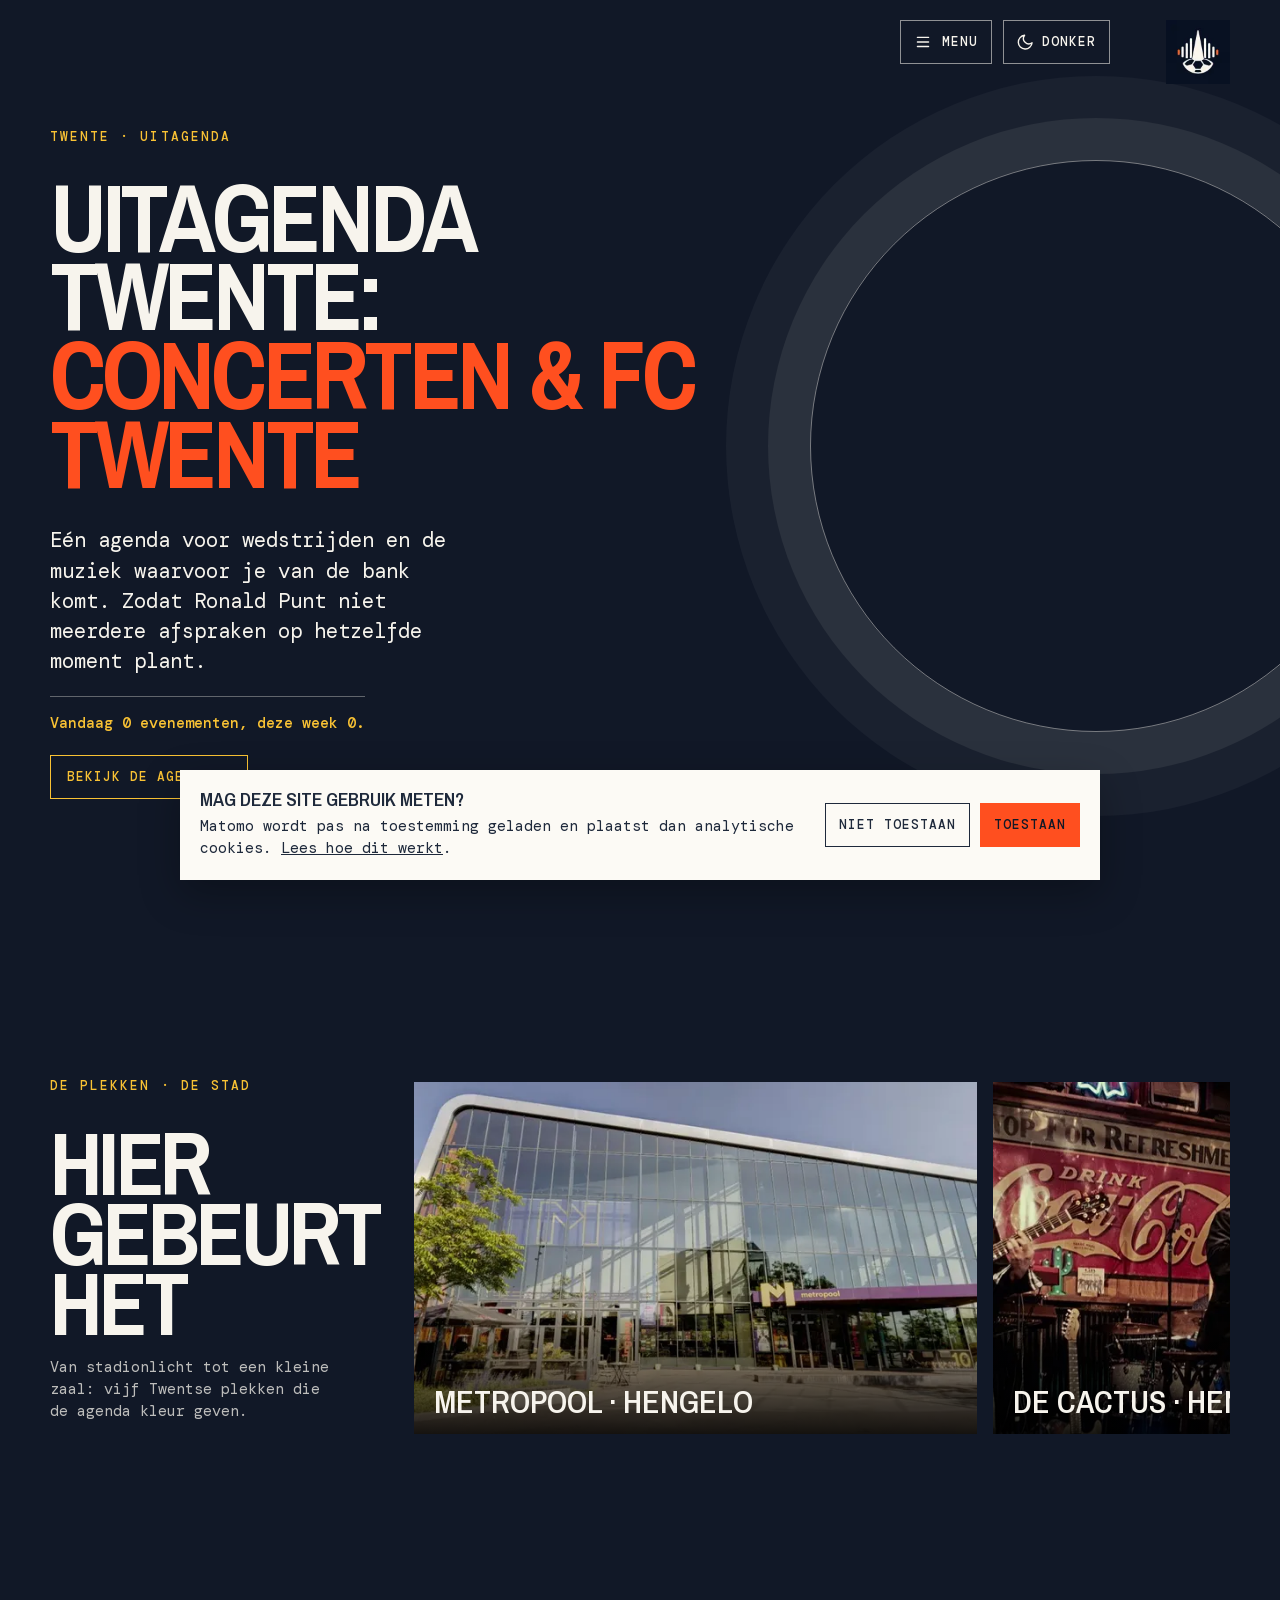
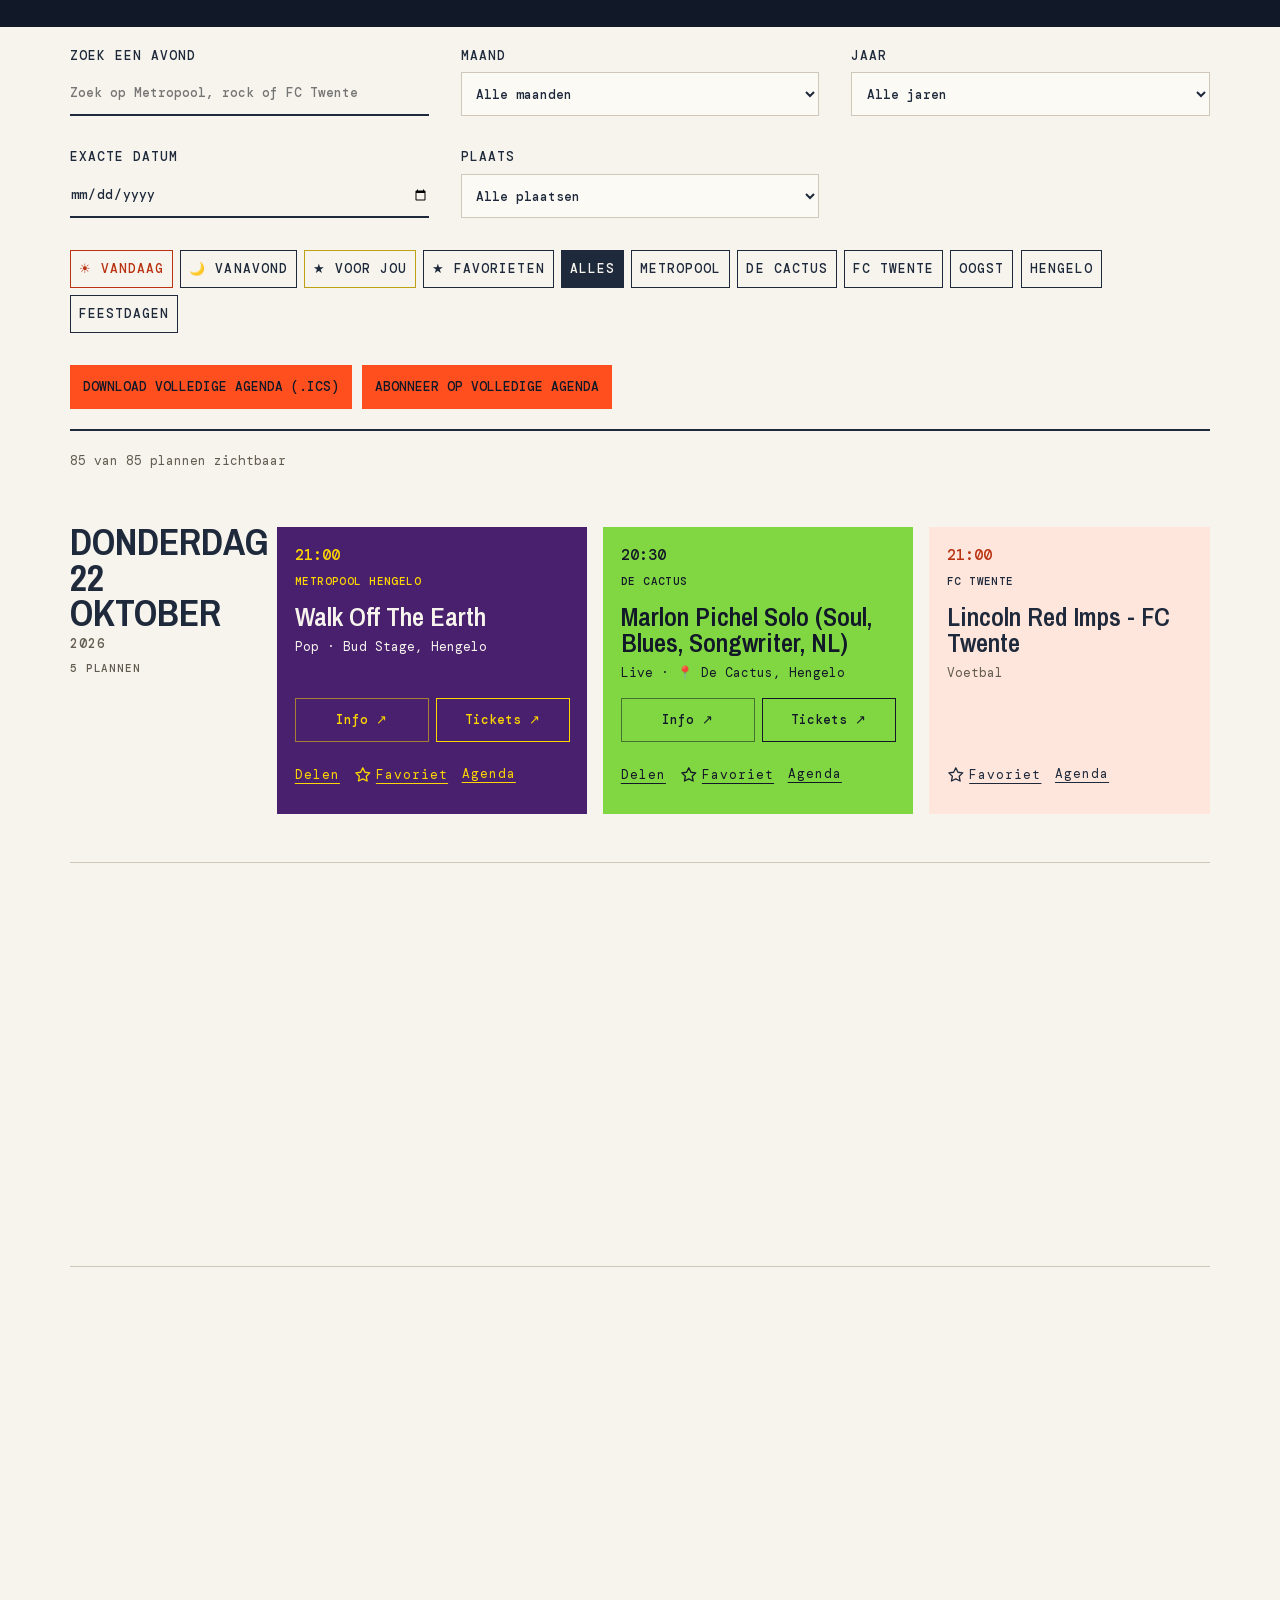
==== commit ebec79c1: "Add FC Twente photo album and update navigation" ====
--- a/event-calendar/index.html
+++ b/event-calendar/index.html
@@ -36,13 +36,13 @@
     <meta name="twitter:description" content="Eén agenda voor wedstrijden van FC Twente en concerten in Hengelo en Enschede." />
     <meta name="twitter:image" content="https://event-calendar.puntuale.nl/assets/uit-vandaag-mark.png" />
     <link rel="preload" href="assets/fonts/archivo-narrow-latin.woff2" as="font" type="font/woff2" crossorigin />
-    <link rel="stylesheet" href="styles.css?v=20261022-logo2" />
+    <link rel="stylesheet" href="styles.css?v=20261112-menu-align" />
     <script type="application/ld+json">{"@context":"https://schema.org","@type":"WebSite","name":"Uit Vandaag — Twente","url":"https://event-calendar.puntuale.nl/","description":"Actuele Twentse uitagenda met concerten en FC Twente-wedstrijden.","inLanguage":"nl-NL","publisher":{"@type":"Person","name":"Ronald Punt","url":"https://www.ronaldpunt.nl"},"potentialAction":{"@type":"SearchAction","target":"https://event-calendar.puntuale.nl/?q={search_term_string}","query-input":"required name=search_term_string"}}</script>
     <!-- EVENT_SCHEMA_START --><script id="event-schema" type="application/ld+json">{"@context": "https://schema.org", "@type": "ItemList", "name": "Uitagenda Twente: Concerten \u0026 FC Twente", "itemListOrder": "https://schema.org/ItemListOrderAscending", "numberOfItems": 83, "itemListElement": [{"@type": "ListItem", "position": 1, "item": {"@type": "Event", "@id": "https://event-calendar.puntuale.nl/#event-d3d2882470edff36", "name": "Thijs Kemperink", "startDate": "2026-10-22T18:00:00Z", "eventStatus": "https://schema.org/EventScheduled", "url": "https://uitinhengelo.nl/evenementen/thijs-kemperink", "description": "Cabaret"}}, {"@type": "ListItem", "position": 2, "item": {"@type": "Event", "@id": "https://event-calendar.puntuale.nl/#event-bf7cd96d41a63f96", "name": "Filmhuis Hengelo - The invite", "startDate": "2026-10-22T18:15:00Z", "eventStatus": "https://schema.org/EventScheduled", "url": "https://uitinhengelo.nl/evenementen/filmhuis-hengelo-the-invite", "description": "Film, Filmhuis"}}, {"@type": "ListItem", "position": 3, "item": {"@type": "Event", "@id": "https://event-calendar.puntuale.nl/#event-78b334be419850f0", "name": "Marlon Pichel Solo (Soul, Blues, Songwriter, NL)", "startDate": "2026-10-22T18:30:00Z", "eventStatus": "https://schema.org/EventScheduled", "url": "https://decactus.stager.co/shop/default/events/111689117", "location": {"@type": "Place", "name": "De Cactus, Hengelo"}, "offers": {"@type": "Offer", "url": "https://decactus.stager.co/shop/default/events/111689117", "availability": "https://schema.org/InStock"}}}, {"@type": "ListItem", "position": 4, "item": {"@type": "Event", "@id": "https://event-calendar.puntuale.nl/#event-cb0df5b70d0a91bc", "name": "Walk Off The Earth", "startDate": "2026-10-22T19:00:00Z", "eventStatus": "https://schema.org/EventScheduled", "url": "https://metropool.nl/agenda/walk-off-the-earth", "location": {"@type": "Place", "name": "Hengelo"}, "description": "Pop", "offers": {"@type": "Offer", "url": "https://www.ticketmaster.nl/event/844265154?CAMEFROM=METROPOOL\u0026brand=nl_metropool", "availability": "https://schema.org/InStock"}}}, {"@type": "ListItem", "position": 5, "item": {"@type": "SportsEvent", "@id": "https://event-calendar.puntuale.nl/#event-ee7ed4fd155cc077", "name": "Lincoln Red Imps - FC Twente", "startDate": "2026-10-22T19:00:00Z", "eventStatus": "https://schema.org/EventScheduled", "description": "Voetbal"}}, {"@type": "ListItem", "position": 6, "item": {"@type": "Event", "@id": "https://event-calendar.puntuale.nl/#event-35671d32e92fe9ae", "name": "JATTI – Hippiemoord in de Fashion", "startDate": "2026-10-23T07:00:00Z", "eventStatus": "https://schema.org/EventScheduled", "url": "https://uitinhengelo.nl/evenementen/jatti-hippiemoord-in-de-fashion", "description": "Theater, Muziek, Herdenken"}}, {"@type": "ListItem", "position": 7, "item": {"@type": "Event", "@id": "https://event-calendar.puntuale.nl/#event-f710a242c954d485", "name": "Spooktocht Weusthagbos", "startDate": "2026-10-23T16:00:00Z", "eventStatus": "https://schema.org/EventScheduled", "url": "https://uitinhengelo.nl/evenementen/spooktocht-weusthagbos", "description": "Kinderen, Jeugd / Familie"}}, {"@type": "ListItem", "position": 8, "item": {"@type": "Event", "@id": "https://event-calendar.puntuale.nl/#event-9b9f6d9b294f7564", "name": "I SWEAR", "startDate": "2026-10-23T17:30:00Z", "eventStatus": "https://schema.org/EventScheduled", "url": "https://uitinhengelo.nl/evenementen/i-swear", "description": "Film"}}, {"@type": "ListItem", "position": 9, "item": {"@type": "Event", "@id": "https://event-calendar.puntuale.nl/#event-34a6e2862a7531ee", "name": "Thijs Kemperink", "startDate": "2026-10-23T18:00:00Z", "eventStatus": "https://schema.org/EventScheduled", "url": "https://uitinhengelo.nl/evenementen/thijs-kemperink-2", "description": "Cabaret"}}, {"@type": "ListItem", "position": 10, "item": {"@type": "Event", "@id": "https://event-calendar.puntuale.nl/#event-99fa60d0887b86db", "name": "Filmhuis Hengelo - Silent rebellion", "startDate": "2026-10-23T18:15:00Z", "eventStatus": "https://schema.org/EventScheduled", "url": "https://uitinhengelo.nl/evenementen/filmhuis-hengelo-silent-rebellion", "description": "Film, Filmhuis"}}, {"@type": "ListItem", "position": 11, "item": {"@type": "Event", "@id": "https://event-calendar.puntuale.nl/#event-4e61f88a529807ac", "name": "ACinDC", "startDate": "2026-10-23T18:30:00Z", "eventStatus": "https://schema.org/EventScheduled", "url": "https://metropool.nl/agenda/acindc", "location": {"@type": "Place", "name": "Hengelo"}, "description": "Tribute", "offers": {"@type": "Offer", "url": "https://www.ticketmaster.nl/event/1772911150?CAMEFROM=METROPOOL\u0026brand=nl_metropool", "availability": "https://schema.org/InStock"}}}, {"@type": "ListItem", "position": 12, "item": {"@type": "Event", "@id": "https://event-calendar.puntuale.nl/#event-96f1a5ee2d24542d", "name": "EightySeven (Eighties covers, Disco, NL)", "startDate": "2026-10-23T18:30:00Z", "eventStatus": "https://schema.org/EventScheduled", "url": "https://decactus.stager.co/shop/default/events/111617734", "location": {"@type": "Place", "name": "De Cactus, Hengelo"}, "offers": {"@type": "Offer", "url": "https://decactus.stager.co/shop/default/events/111617734", "availability": "https://schema.org/SoldOut"}}}, {"@type": "ListItem", "position": 13, "item": {"@type": "Event", "@id": "https://event-calendar.puntuale.nl/#event-5a5704d054611b1d", "name": "Via Inferno (try-out)", "startDate": "2026-10-23T18:30:00Z", "eventStatus": "https://schema.org/EventScheduled", "url": "https://uitinhengelo.nl/evenementen/via-inferno-try-out", "description": "Muziek"}}, {"@type": "ListItem", "position": 14, "item": {"@type": "Event", "@id": "https://event-calendar.puntuale.nl/#event-dbeac4d4b77f40ff", "name": "Ploegendienst", "startDate": "2026-10-23T19:30:00Z", "eventStatus": "https://schema.org/EventScheduled", "url": "https://metropool.nl/agenda/ploegendienst", "location": {"@type": "Place", "name": "Enschede"}, "description": "Hardcore/Punk", "offers": {"@type": "Offer", "url": "https://www.ticketmaster.nl/event/1458931274?CAMEFROM=METROPOOL\u0026brand=nl_metropool", "availability": "https://schema.org/InStock"}}}, {"@type": "ListItem", "position": 15, "item": {"@type": "Event", "@id": "https://event-calendar.puntuale.nl/#event-987483cfc8db9cbd", "name": "Ruben Hillen", "startDate": "2026-10-23T20:00:00Z", "eventStatus": "https://schema.org/EventScheduled", "url": "https://metropool.nl/agenda/ruben-hillen", "location": {"@type": "Place", "name": "Hengelo"}, "description": "Pop", "offers": {"@type": "Offer", "url": "https://www.ticketmaster.nl/event/570293096?CAMEFROM=METROPOOL\u0026brand=nl_metropool", "availability": "https://schema.org/SoldOut"}}}, {"@type": "ListItem", "position": 16, "item": {"@type": "Event", "@id": "https://event-calendar.puntuale.nl/#event-4e0bacd48c55c7ce", "name": "ROCAR-TECH Twente Rally﻿", "startDate": "2026-10-24", "eventStatus": "https://schema.org/EventScheduled", "url": "https://uitinhengelo.nl/evenementen/rocar-tech-twente-rally", "description": "Sport \u0026 Spel"}}, {"@type": "ListItem", "position": 17, "item": {"@type": "Event", "@id": "https://event-calendar.puntuale.nl/#event-41df725c251b0885", "name": "Happy Halloween bij Attractiepark De Waarbeek", "startDate": "2026-10-24T08:00:00Z", "eventStatus": "https://schema.org/EventScheduled", "url": "https://uitinhengelo.nl/evenementen/happy-halloween-bij-attractiepark-de-waarbeek", "description": "Diversen, Eten \u0026 Drinken, Kinderen, Sport \u0026 Spel, Theater, Herfstvakantie, Jeugd / Familie"}}, {"@type": "ListItem", "position": 18, "item": {"@type": "Event", "@id": "https://event-calendar.puntuale.nl/#event-4206622d5cb271b1", "name": "Foto expositie 'Onzichtbaar'", "startDate": "2026-10-24T10:00:00Z", "eventStatus": "https://schema.org/EventScheduled", "url": "https://uitinhengelo.nl/evenementen/foto-expositie-onzichtbaar", "description": "Diversen, Kunst \u0026 Cultuur"}}, {"@type": "ListItem", "position": 19, "item": {"@type": "Event", "@id": "https://event-calendar.puntuale.nl/#event-162dba64e0ebbfd5", "name": "Theatrale voorstelling: From Reflection to Action", "startDate": "2026-10-24T12:00:00Z", "eventStatus": "https://schema.org/EventScheduled", "url": "https://uitinhengelo.nl/evenementen/theatrale-voorstelling-space-of-becoming-from-reflection-to-action", "description": "Muziek, Dans"}}, {"@type": "ListItem", "position": 20, "item": {"@type": "Event", "@id": "https://event-calendar.puntuale.nl/#event-d6006025448d5eb6", "name": "Griezeltocht Tuindorp 't Lansink", "startDate": "2026-10-24T17:00:00Z", "eventStatus": "https://schema.org/EventScheduled", "url": "https://uitinhengelo.nl/evenementen/griezeltocht-tuindorp-t-lansink", "description": "Actief, Diversen, Kinderen"}}, {"@type": "ListItem", "position": 21, "item": {"@type": "Event", "@id": "https://event-calendar.puntuale.nl/#event-1a593763202d3d1d", "name": "Nacht in het Museum", "startDate": "2026-10-24T17:30:00Z", "eventStatus": "https://schema.org/EventScheduled", "url": "https://uitinhengelo.nl/evenementen/nacht-in-het-museum", "description": "Actief, Diversen, Muziek"}}, {"@type": "ListItem", "position": 22, "item": {"@type": "Event", "@id": "https://event-calendar.puntuale.nl/#event-a08171b1c77ed567", "name": "Fanfare ontmoet Harmonie", "startDate": "2026-10-24T18:00:00Z", "eventStatus": "https://schema.org/EventScheduled", "url": "https://uitinhengelo.nl/evenementen/fanfare-ontmoet-harmonie", "description": "Muziek"}}, {"@type": "ListItem", "position": 23, "item": {"@type": "Event", "@id": "https://event-calendar.puntuale.nl/#event-5d53d36b620b1438", "name": "Guess The Groove", "startDate": "2026-10-24T18:00:00Z", "eventStatus": "https://schema.org/EventScheduled", "url": "https://uitinhengelo.nl/evenementen/guess-the-groove-2", "description": "Diversen, Sport \u0026 Spel, Muziek"}}, {"@type": "ListItem", "position": 24, "item": {"@type": "Event", "@id": "https://event-calendar.puntuale.nl/#event-7fd1b5cfb7b313d2", "name": "Koninklijk Hengelo's Mannenkoor e.v.a.", "startDate": "2026-10-24T18:00:00Z", "eventStatus": "https://schema.org/EventScheduled", "url": "https://uitinhengelo.nl/evenementen/koninklijk-hengelo-039-s-mannenkoor-e-v-a", "description": "Theater"}}, {"@type": "ListItem", "position": 25, "item": {"@type": "Event", "@id": "https://event-calendar.puntuale.nl/#event-60bea06a98ef9a66", "name": "Optreden The Classixx live band", "startDate": "2026-10-24T18:00:00Z", "eventStatus": "https://schema.org/EventScheduled", "url": "https://uitinhengelo.nl/evenementen/optreden-the-classixx-live-band", "description": "Muziek"}}, {"@type": "ListItem", "position": 26, "item": {"@type": "Event", "@id": "https://event-calendar.puntuale.nl/#event-fe144cc39c769bcb", "name": "Spooky Stroll Hengelo", "startDate": "2026-10-24T18:00:00Z", "eventStatus": "https://schema.org/EventScheduled", "url": "https://uitinhengelo.nl/evenementen/spooky-stroll-hengelo", "description": "Diversen, Sport \u0026 Spel, Theater, Jeugd / Familie"}}, {"@type": "ListItem", "position": 27, "item": {"@type": "Event", "@id": "https://event-calendar.puntuale.nl/#event-e01526bc7d173894", "name": "Leif de Leeuw Band", "startDate": "2026-10-24T18:30:00Z", "eventStatus": "https://schema.org/EventScheduled", "url": "https://metropool.nl/agenda/leif-de-leeuw-band", "location": {"@type": "Place", "name": "Almelo"}, "description": "Rock", "offers": {"@type": "Offer", "url": "https://www.ticketmaster.nl/event/1829352569?CAMEFROM=METROPOOL\u0026brand=nl_metropool", "availability": "https://schema.org/InStock"}}}, {"@type": "ListItem", "position": 28, "item": {"@type": "Event", "@id": "https://event-calendar.puntuale.nl/#event-f9e9b9b3aa8e263b", "name": "EightySeven (Eighties covers, Disco, NL)", "startDate": "2026-10-24T18:30:00Z", "eventStatus": "https://schema.org/EventScheduled", "url": "https://decactus.stager.co/shop/default/events/111617735", "location": {"@type": "Place", "name": "De Cactus, Hengelo"}, "offers": {"@type": "Offer", "url": "https://decactus.stager.co/shop/default/events/111617735", "availability": "https://schema.org/SoldOut"}}}, {"@type": "ListItem", "position": 29, "item": {"@type": "Event", "@id": "https://event-calendar.puntuale.nl/#event-6523fd71b50937f7", "name": "Via Inferno (première)", "startDate": "2026-10-24T18:30:00Z", "eventStatus": "https://schema.org/EventScheduled", "url": "https://uitinhengelo.nl/evenementen/via-inferno-première", "description": "Muziek"}}, {"@type": "ListItem", "position": 30, "item": {"@type": "Event", "@id": "https://event-calendar.puntuale.nl/#event-277081244f9ac247", "name": "Foreign Affairs", "startDate": "2026-10-24T19:00:00Z", "eventStatus": "https://schema.org/EventScheduled", "url": "https://metropool.nl/agenda/foreign-affairs", "location": {"@type": "Place", "name": "Hengelo"}, "description": "Blues", "offers": {"@type": "Offer", "url": "https://www.ticketmaster.nl/event/948163685?CAMEFROM=METROPOOL\u0026brand=nl_metropool", "availability": "https://schema.org/InStock"}}}, {"@type": "ListItem", "position": 31, "item": {"@type": "Event", "@id": "https://event-calendar.puntuale.nl/#event-0d160fc89ca7484f", "name": "IDA", "startDate": "2026-10-24T19:30:00Z", "eventStatus": "https://schema.org/EventScheduled", "url": "https://metropool.nl/agenda/ida", "location": {"@type": "Place", "name": "Enschede"}, "description": "Pop", "offers": {"@type": "Offer", "url": "https://www.ticketmaster.nl/event/1483883385?CAMEFROM=METROPOOL\u0026brand=nl_metropool", "availability": "https://schema.org/InStock"}}}, {"@type": "ListItem", "position": 32, "item": {"@type": "Event", "@id": "https://event-calendar.puntuale.nl/#event-cff2f9aa5106bdb8", "name": "Loïs Lane", "startDate": "2026-10-24T19:30:00Z", "eventStatus": "https://schema.org/EventScheduled", "url": "https://metropool.nl/agenda/lois-lane", "location": {"@type": "Place", "name": "Hengelo"}, "description": "Pop", "offers": {"@type": "Offer", "url": "https://www.ticketmaster.nl/event/416956979?CAMEFROM=METROPOOL\u0026brand=nl_metropool", "availability": "https://schema.org/InStock"}}}, {"@type": "ListItem", "position": 33, "item": {"@type": "Event", "@id": "https://event-calendar.puntuale.nl/#event-2e139b748b8c3e0b", "name": "4AM", "startDate": "2026-10-24T21:00:00Z", "eventStatus": "https://schema.org/EventScheduled", "url": "https://metropool.nl/agenda/4am", "location": {"@type": "Place", "name": "Enschede"}, "description": "Hiphop/R\u0026B", "offers": {"@type": "Offer", "url": "https://www.ticketmaster.nl/event/174957914?CAMEFROM=METROPOOL\u0026brand=nl_metropool", "availability": "https://schema.org/InStock"}}}, {"@type": "ListItem", "position": 34, "item": {"@type": "Event", "@id": "https://event-calendar.puntuale.nl/#event-2020ddbf332fd880", "name": "Gaming Universe retro game beurs", "startDate": "2026-10-25T08:00:00Z", "eventStatus": "https://schema.org/EventScheduled", "url": "https://uitinhengelo.nl/evenementen/gaming-universe-retro-game-beurs", "description": "Diversen, Sport \u0026 Spel"}}, {"@type": "ListItem", "position": 35, "item": {"@type": "Event", "@id": "https://event-calendar.puntuale.nl/#event-fb92327a974eb517", "name": "Hønkeren met de Heinoos (Theater Try-Out Show)", "startDate": "2026-10-25T10:00:00Z", "eventStatus": "https://schema.org/EventScheduled", "url": "https://decactus.stager.co/shop/default/events/111660964", "location": {"@type": "Place", "name": "De Cactus, Hengelo"}, "offers": {"@type": "Offer", "url": "https://decactus.stager.co/shop/default/events/111660964", "availability": "https://schema.org/SoldOut"}}}, {"@type": "ListItem", "position": 36, "item": {"@type": "Event", "@id": "https://event-calendar.puntuale.nl/#event-48e190500f866c75", "name": "Koopzondag binnenstad Hengelo", "startDate": "2026-10-25T11:00:00Z", "eventStatus": "https://schema.org/EventScheduled", "url": "https://uitinhengelo.nl/evenementen/koopzondag-binnenstad-hengelo", "description": "Diversen"}}, {"@type": "ListItem", "position": 37, "item": {"@type": "Event", "@id": "https://event-calendar.puntuale.nl/#event-ef7a1f934a96b583", "name": "Cultuurpodium Hengelo", "startDate": "2026-10-25T13:30:00Z", "eventStatus": "https://schema.org/EventScheduled", "url": "https://uitinhengelo.nl/evenementen/cultuurpodium-hengelo-2", "description": "Diversen"}}, {"@type": "ListItem", "position": 38, "item": {"@type": "Event", "@id": "https://event-calendar.puntuale.nl/#event-966f3d5cd37a2fc1", "name": "Hønkeren met de Heinoos (Extra Theater Try-Out Show)", "startDate": "2026-10-25T14:00:00Z", "eventStatus": "https://schema.org/EventScheduled", "url": "https://decactus.stager.co/shop/default/events/111644769", "location": {"@type": "Place", "name": "De Cactus, Hengelo"}, "offers": {"@type": "Offer", "url": "https://decactus.stager.co/shop/default/events/111644769", "availability": "https://schema.org/SoldOut"}}}, {"@type": "ListItem", "position": 39, "item": {"@type": "Event", "@id": "https://event-calendar.puntuale.nl/#event-77fdabc1cd355e41", "name": "The Music of Ludovico Einaudi by Candlelight", "startDate": "2026-10-25T18:00:00Z", "eventStatus": "https://schema.org/EventScheduled", "url": "https://uitinhengelo.nl/evenementen/the-music-of-ludovico-einaudi-by-candlelight", "description": "Muziek"}}, {"@type": "ListItem", "position": 40, "item": {"@type": "SportsEvent", "@id": "https://event-calendar.puntuale.nl/#event-fb209740017891dd", "name": "AZ - FC Twente", "startDate": "2026-10-25T19:00:00Z", "eventStatus": "https://schema.org/EventScheduled", "description": "Voetbal"}}, {"@type": "ListItem", "position": 41, "item": {"@type": "Event", "@id": "https://event-calendar.puntuale.nl/#event-5d41d8387dd85277", "name": "Workshop Amsterdam Burlesque Revue", "startDate": "2026-10-26T18:00:00Z", "eventStatus": "https://schema.org/EventScheduled", "url": "https://uitinhengelo.nl/evenementen/workshop-amsterdam-burlesque-revue", "description": "Workshop"}}, {"@type": "ListItem", "position": 42, "item": {"@type": "Event", "@id": "https://event-calendar.puntuale.nl/#event-6a2e457d6d338b2d", "name": "The Wardrobe", "startDate": "2026-10-26T19:00:00Z", "eventStatus": "https://schema.org/EventScheduled", "url": "https://uitinhengelo.nl/evenementen/the-wardrobe", "description": "Dans"}}, {"@type": "ListItem", "position": 43, "item": {"@type": "Event", "@id": "https://event-calendar.puntuale.nl/#event-a1c6945a808c146c", "name": "Zin in Interactie met Ismail Agzanay (lezing)", "startDate": "2026-10-27T18:30:00Z", "eventStatus": "https://schema.org/EventScheduled", "url": "https://uitinhengelo.nl/evenementen/zin-in-interactie-met-ismail-agzanay-lezing", "description": "Diversen"}}, {"@type": "ListItem", "position": 44, "item": {"@type": "Event", "@id": "https://event-calendar.puntuale.nl/#event-734f3e253cb62715", "name": "De Gierende Hormonen Show", "startDate": "2026-10-27T19:00:00Z", "eventStatus": "https://schema.org/EventScheduled", "url": "https://uitinhengelo.nl/evenementen/de-gierende-hormonen-show", "description": "Theaterspecial"}}, {"@type": "ListItem", "position": 45, "item": {"@type": "Event", "@id": "https://event-calendar.puntuale.nl/#event-ec1c872be74d530d", "name": "The Drama", "startDate": "2026-10-28T19:00:00Z", "eventStatus": "https://schema.org/EventScheduled", "url": "https://uitinhengelo.nl/evenementen/the-drama", "description": "Theater"}}, {"@type": "ListItem", "position": 46, "item": {"@type": "Event", "@id": "https://event-calendar.puntuale.nl/#event-56f7bdd0acf2f16b", "name": "Metropool Muziekquiz - Enschede", "startDate": "2026-10-28T19:15:00Z", "eventStatus": "https://schema.org/EventScheduled", "url": "https://metropool.nl/agenda/metropool-muziekquiz-enschede-28-okt", "location": {"@type": "Place", "name": "Enschede"}, "description": "Overig", "offers": {"@type": "Offer", "url": "https://www.ticketmaster.nl/event/1044670466?CAMEFROM=METROPOOL\u0026brand=nl_metropool", "availability": "https://schema.org/SoldOut"}}}, {"@type": "ListItem", "position": 47, "item": {"@type": "Event", "@id": "https://event-calendar.puntuale.nl/#event-43bfda3364e8ed21", "name": "Metropool Muziekquiz - Hengelo", "startDate": "2026-10-28T19:15:00Z", "eventStatus": "https://schema.org/EventScheduled", "url": "https://metropool.nl/agenda/metropool-muziekquiz-hengelo-28-okt", "location": {"@type": "Place", "name": "Hengelo"}, "description": "Overig", "offers": {"@type": "Offer", "url": "https://www.ticketmaster.nl/event/191473447?CAMEFROM=METROPOOL\u0026brand=nl_metropool", "availability": "https://schema.org/SoldOut"}}}, {"@type": "ListItem", "position": 48, "item": {"@type": "Event", "@id": "https://event-calendar.puntuale.nl/#event-d2ea1958c1b095ea", "name": "Halloween Hengelo", "startDate": "2026-10-29T17:00:00Z", "eventStatus": "https://schema.org/EventScheduled", "url": "https://uitinhengelo.nl/evenementen/halloween-henglo", "description": "Kinderen, Jeugd / Familie"}}, {"@type": "ListItem", "position": 49, "item": {"@type": "Event", "@id": "https://event-calendar.puntuale.nl/#event-ba81fcbe58881580", "name": "Voorspel: Nederlandstalig", "startDate": "2026-10-29T19:00:00Z", "eventStatus": "https://schema.org/EventScheduled", "url": "https://metropool.nl/agenda/voorspel-nederlandstalig", "location": {"@type": "Place", "name": "Enschede"}, "description": "Pop", "offers": {"@type": "Offer", "url": "https://www.ticketmaster.nl/event/2008304197?CAMEFROM=METROPOOL\u0026brand=nl_metropool", "availability": "https://schema.org/InStock"}}}, {"@type": "ListItem", "position": 50, "item": {"@type": "Event", "@id": "https://event-calendar.puntuale.nl/#event-4d0305358c87a960", "name": "Dolly Dots, de musical", "startDate": "2026-10-29T19:00:00Z", "eventStatus": "https://schema.org/EventScheduled", "url": "https://uitinhengelo.nl/evenementen/dolly-dots-de-musical", "description": "Musical"}}, {"@type": "ListItem", "position": 51, "item": {"@type": "Event", "@id": "https://event-calendar.puntuale.nl/#event-626c04f6fa110420", "name": "Filmhuis Hengelo - Home", "startDate": "2026-10-29T19:15:00Z", "eventStatus": "https://schema.org/EventScheduled", "url": "https://uitinhengelo.nl/evenementen/filmhuis-hengelo-home", "description": "Film, Filmhuis"}}, {"@type": "ListItem", "position": 52, "item": {"@type": "Event", "@id": "https://event-calendar.puntuale.nl/#event-f5b65fe7a287c2a1", "name": "Skin Deep (Bluesrock with a slice of Funk, NL)", "startDate": "2026-10-29T19:30:00Z", "eventStatus": "https://schema.org/EventScheduled", "url": "https://decactus.stager.co/shop/default/events/111661329", "location": {"@type": "Place", "name": "De Cactus, Hengelo"}, "offers": {"@type": "Offer", "url": "https://decactus.stager.co/shop/default/events/111661329", "availability": "https://schema.org/InStock"}}}, {"@type": "ListItem", "position": 53, "item": {"@type": "Event", "@id": "https://event-calendar.puntuale.nl/#event-b67987b4442f11c8", "name": "Discophonic Orchestra", "startDate": "2026-10-30T19:00:00Z", "eventStatus": "https://schema.org/EventScheduled", "url": "https://uitinhengelo.nl/evenementen/discophonic-orchestra", "description": "Muziek"}}, {"@type": "ListItem", "position": 54, "item": {"@type": "Event", "@id": "https://event-calendar.puntuale.nl/#event-13e2cf232a403175", "name": "Dolly Dots, de musical", "startDate": "2026-10-30T19:00:00Z", "eventStatus": "https://schema.org/EventScheduled", "url": "https://uitinhengelo.nl/evenementen/dolly-dots-de-musical-2", "description": "Musical"}}, {"@type": "ListItem", "position": 55, "item": {"@type": "Event", "@id": "https://event-calendar.puntuale.nl/#event-f3afec818369cce5", "name": "Koninklijk Symfonie Orkest Cecilia.", "startDate": "2026-10-30T19:00:00Z", "eventStatus": "https://schema.org/EventScheduled", "url": "https://uitinhengelo.nl/evenementen/koninklijk-symfonie-orkest-cecilia", "description": "Muziek"}}, {"@type": "ListItem", "position": 56, "item": {"@type": "Event", "@id": "https://event-calendar.puntuale.nl/#event-332f253e0435c19d", "name": "Filmhuis Hengelo - A sad and beautiful world", "startDate": "2026-10-30T19:15:00Z", "eventStatus": "https://schema.org/EventScheduled", "url": "https://uitinhengelo.nl/evenementen/filmhuis-hengelo-a-sad-and-beautiful-world", "description": "Film, Filmhuis"}}, {"@type": "ListItem", "position": 57, "item": {"@type": "Event", "@id": "https://event-calendar.puntuale.nl/#event-f5ffb2f86e9d55e5", "name": "Bökkers", "startDate": "2026-10-30T19:30:00Z", "eventStatus": "https://schema.org/EventScheduled", "url": "https://metropool.nl/agenda/bokkers-30-okt", "location": {"@type": "Place", "name": "Hengelo"}, "description": "Rock", "offers": {"@type": "Offer", "url": "https://www.ticketmaster.nl/event/1847981325?CAMEFROM=METROPOOL\u0026brand=nl_metropool", "availability": "https://schema.org/InStock"}}}, {"@type": "ListItem", "position": 58, "item": {"@type": "Event", "@id": "https://event-calendar.puntuale.nl/#event-9b67b5dd2955320b", "name": "Kingdom of Toto (Toto Tribute, NL)", "startDate": "2026-10-30T19:30:00Z", "eventStatus": "https://schema.org/EventScheduled", "url": "https://decactus.stager.co/shop/default/events/111578426", "location": {"@type": "Place", "name": "De Cactus, Hengelo"}, "offers": {"@type": "Offer", "url": "https://decactus.stager.co/shop/default/events/111578426", "availability": "https://schema.org/SoldOut"}}}, {"@type": "ListItem", "position": 59, "item": {"@type": "Event", "@id": "https://event-calendar.puntuale.nl/#event-bc5e0b81ff11ba8d", "name": "HALLOWEENAVOND JE BENT WIE JE BAND", "startDate": "2026-10-30T19:30:00Z", "eventStatus": "https://schema.org/EventScheduled", "url": "https://uitinhengelo.nl/evenementen/halloweenavond-je-bent-wie-je-band", "description": "Muziek"}}, {"@type": "ListItem", "position": 60, "item": {"@type": "Event", "@id": "https://event-calendar.puntuale.nl/#event-b2ce104f952a5148", "name": "Drive By Wire", "startDate": "2026-10-30T20:00:00Z", "eventStatus": "https://schema.org/EventScheduled", "url": "https://metropool.nl/agenda/drive-by-wire", "location": {"@type": "Place", "name": "Hengelo"}, "description": "Rock", "offers": {"@type": "Offer", "url": "https://www.ticketmaster.nl/event/1078226066?CAMEFROM=METROPOOL\u0026brand=nl_metropool", "availability": "https://schema.org/InStock"}}}, {"@type": "ListItem", "position": 61, "item": {"@type": "Event", "@id": "https://event-calendar.puntuale.nl/#event-7d40ed1d9e18570c", "name": "QRUSH Halloween", "startDate": "2026-10-30T21:00:00Z", "eventStatus": "https://schema.org/EventScheduled", "url": "https://metropool.nl/agenda/qrush-halloween", "location": {"@type": "Place", "name": "Enschede"}, "description": "Pop", "offers": {"@type": "Offer", "url": "https://www.ticketmaster.nl/event/1533948046?CAMEFROM=METROPOOL\u0026brand=nl_metropool", "availability": "https://schema.org/InStock"}}}, {"@type": "ListItem", "position": 62, "item": {"@type": "Event", "@id": "https://event-calendar.puntuale.nl/#event-bbdc7e74f947811d", "name": "EPS x ESN Twente Halloween", "startDate": "2026-10-30T22:00:00Z", "eventStatus": "https://schema.org/EventScheduled", "url": "https://metropool.nl/agenda/eps-x-esn-twente-halloween", "location": {"@type": "Place", "name": "Enschede"}, "description": "Elektronisch", "offers": {"@type": "Offer", "url": "https://www.ticketmaster.nl/event/701695503?CAMEFROM=METROPOOL\u0026brand=nl_metropool", "availability": "https://schema.org/InStock"}}}, {"@type": "ListItem", "position": 63, "item": {"@type": "Event", "@id": "https://event-calendar.puntuale.nl/#event-ef84fdcb59d209d1", "name": "Dolly Dots, de musical", "startDate": "2026-10-31T13:30:00Z", "eventStatus": "https://schema.org/EventScheduled", "url": "https://uitinhengelo.nl/evenementen/dolly-dots-de-musical-3", "description": "Musical"}}, {"@type": "ListItem", "position": 64, "item": {"@type": "Event", "@id": "https://event-calendar.puntuale.nl/#event-b8ed0edee8ddb95f", "name": "BS de Jeugd: Halloween", "startDate": "2026-10-31T18:00:00Z", "eventStatus": "https://schema.org/EventScheduled", "url": "https://uitinhengelo.nl/evenementen/halloween-3", "description": "Diversen, Eten \u0026 Drinken, Sport \u0026 Spel, Theater, Jeugd / Familie"}}, {"@type": "ListItem", "position": 65, "item": {"@type": "Event", "@id": "https://event-calendar.puntuale.nl/#event-8e753034582d6529", "name": "Halloween 't Neutje", "startDate": "2026-10-31T18:30:00Z", "eventStatus": "https://schema.org/EventScheduled", "url": "https://uitinhengelo.nl/evenementen/halloween-t-neutje", "description": "Diversen, Eten \u0026 Drinken, Muziek, Dans"}}, {"@type": "ListItem", "position": 66, "item": {"@type": "Event", "@id": "https://event-calendar.puntuale.nl/#event-18651c21977c4ee5", "name": "Project Man", "startDate": "2026-10-31T18:30:00Z", "eventStatus": "https://schema.org/EventScheduled", "url": "https://uitinhengelo.nl/evenementen/project-man", "description": "Muziek"}}, {"@type": "ListItem", "position": 67, "item": {"@type": "Event", "@id": "https://event-calendar.puntuale.nl/#event-06ec8327dddd6d00", "name": "Kasbah’s after dark", "startDate": "2026-10-31T19:00:00Z", "eventStatus": "https://schema.org/EventScheduled", "url": "https://uitinhengelo.nl/evenementen/kasbahs-after-dark", "description": "Diversen, Sport \u0026 Spel, Theater, Jeugd / Familie"}}, {"@type": "ListItem", "position": 68, "item": {"@type": "Event", "@id": "https://event-calendar.puntuale.nl/#event-3c1ed7660c9d76ef", "name": "Rob Lamberti", "startDate": "2026-10-31T19:00:00Z", "eventStatus": "https://schema.org/EventScheduled", "url": "https://uitinhengelo.nl/evenementen/rob-lamberti", "description": "Muziek"}}, {"@type": "ListItem", "position": 69, "item": {"@type": "Event", "@id": "https://event-calendar.puntuale.nl/#event-17a7bf51ca722d12", "name": "Bökkers", "startDate": "2026-10-31T19:30:00Z", "eventStatus": "https://schema.org/EventScheduled", "url": "https://metropool.nl/agenda/bokkers-31-okt", "location": {"@type": "Place", "name": "Hengelo"}, "description": "Rock", "offers": {"@type": "Offer", "url": "https://www.ticketmaster.nl/event/1569217638?CAMEFROM=METROPOOL\u0026brand=nl_metropool", "availability": "https://schema.org/InStock"}}}, {"@type": "ListItem", "position": 70, "item": {"@type": "Event", "@id": "https://event-calendar.puntuale.nl/#event-9f115f4784b255e2", "name": "Wende", "startDate": "2026-10-31T19:30:00Z", "eventStatus": "https://schema.org/EventScheduled", "url": "https://metropool.nl/agenda/wende", "location": {"@type": "Place", "name": "Enschede"}, "description": "Pop", "offers": {"@type": "Offer", "url": "https://www.ticketmaster.nl/event/542620620?CAMEFROM=METROPOOL\u0026brand=nl_metropool", "availability": "https://schema.org/InStock"}}}, {"@type": "ListItem", "position": 71, "item": {"@type": "Event", "@id": "https://event-calendar.puntuale.nl/#event-b69056654d2520ce", "name": "R.E.M. by The 40 Watt Band", "startDate": "2026-10-31T20:00:00Z", "eventStatus": "https://schema.org/EventScheduled", "url": "https://metropool.nl/agenda/rem-by-the-40-watt-band", "location": {"@type": "Place", "name": "Enschede"}, "description": "Tribute", "offers": {"@type": "Offer", "url": "https://www.ticketmaster.nl/event/1435144519?CAMEFROM=METROPOOL\u0026brand=nl_metropool", "availability": "https://schema.org/InStock"}}}, {"@type": "ListItem", "position": 72, "item": {"@type": "Event", "@id": "https://event-calendar.puntuale.nl/#event-957f40aa60bb84c5", "name": "Blok \u0026 Doos (2+)", "startDate": "2026-11-01T10:00:00Z", "eventStatus": "https://schema.org/EventScheduled", "url": "https://uitinhengelo.nl/evenementen/blok-amp-doos-2", "description": "Jeugd / Familie"}}, {"@type": "ListItem", "position": 73, "item": {"@type": "SportsEvent", "@id": "https://event-calendar.puntuale.nl/#event-98a54822f54222f3", "name": "Excelsior - FC Twente", "startDate": "2026-11-01T13:30:00Z", "eventStatus": "https://schema.org/EventScheduled", "description": "Voetbal"}}, {"@type": "ListItem", "position": 74, "item": {"@type": "Event", "@id": "https://event-calendar.puntuale.nl/#event-55cc617344a66ff0", "name": "JazzRock Café - Erly Thornton", "startDate": "2026-11-01T14:00:00Z", "eventStatus": "https://schema.org/EventScheduled", "url": "https://metropool.nl/agenda/jazzrock-cafe-erly-thornton", "location": {"@type": "Place", "name": "Hengelo"}, "description": "Jazz", "offers": {"@type": "Offer", "url": "https://www.ticketmaster.nl/event/417567421?CAMEFROM=METROPOOL\u0026brand=nl_metropool", "availability": "https://schema.org/InStock"}}}, {"@type": "ListItem", "position": 75, "item": {"@type": "Event", "@id": "https://event-calendar.puntuale.nl/#event-e5c6b5c310286455", "name": "Blok \u0026 Doos (2+)", "startDate": "2026-11-01T14:30:00Z", "eventStatus": "https://schema.org/EventScheduled", "url": "https://uitinhengelo.nl/evenementen/blok-amp-doos-2-2", "description": "Jeugd / Familie"}}, {"@type": "ListItem", "position": 76, "item": {"@type": "Event", "@id": "https://event-calendar.puntuale.nl/#event-e4b142e381c6a350", "name": "Allerzielenviering", "startDate": "2026-11-01T15:00:00Z", "eventStatus": "https://schema.org/EventScheduled", "url": "https://uitinhengelo.nl/evenementen/allerzielenviering-2", "description": "Diversen, Herdenken"}}, {"@type": "ListItem", "position": 77, "item": {"@type": "Event", "@id": "https://event-calendar.puntuale.nl/#event-70fd38ab07c741e4", "name": "Jazzplatform Hengelo presenteert", "startDate": "2026-11-01T15:00:00Z", "eventStatus": "https://schema.org/EventScheduled", "url": "https://uitinhengelo.nl/evenementen/jazzplatform-hengelo-presenteert-2", "description": "Muziek"}}, {"@type": "ListItem", "position": 78, "item": {"@type": "Event", "@id": "https://event-calendar.puntuale.nl/#event-5b3abaaea2c932a1", "name": "Verjaardag Ronald", "startDate": "2026-11-02", "eventStatus": "https://schema.org/EventScheduled", "description": "Geboren 2 november 1969"}}, {"@type": "ListItem", "position": 79, "item": {"@type": "Event", "@id": "https://event-calendar.puntuale.nl/#event-da0f20891eecffa8", "name": "Vrijwilligerscompliment 2026", "startDate": "2026-11-03T17:00:00Z", "eventStatus": "https://schema.org/EventScheduled", "url": "https://uitinhengelo.nl/evenementen/vrijwilligerscompliment-2026", "description": "Evenement"}}, {"@type": "ListItem", "position": 80, "item": {"@type": "Event", "@id": "https://event-calendar.puntuale.nl/#event-62484d07ab193bd8", "name": "Monkeyjam", "startDate": "2026-11-04T19:00:00Z", "eventStatus": "https://schema.org/EventScheduled", "url": "https://metropool.nl/agenda/monkeyjam-4-nov", "location": {"@type": "Place", "name": "Enschede"}, "description": "Pop", "offers": {"@type": "Offer", "url": "https://metropool.nl/agenda/monkeyjam-4-nov", "availability": "https://schema.org/InStock"}}}, {"@type": "ListItem", "position": 81, "item": {"@type": "Event", "@id": "https://event-calendar.puntuale.nl/#event-a84739f9eba4569f", "name": "Napleiten Live (A)", "startDate": "2026-11-04T19:00:00Z", "eventStatus": "https://schema.org/EventScheduled", "url": "https://uitinhengelo.nl/evenementen/napleiten-live-a", "description": "Theater"}}, {"@type": "ListItem", "position": 82, "item": {"@type": "Event", "@id": "https://event-calendar.puntuale.nl/#event-fd819097d524ea27", "name": "Akoestische Sessie 4 november 2026", "startDate": "2026-11-04T19:30:00Z", "eventStatus": "https://schema.org/EventScheduled", "url": "https://decactus.stager.co/shop/default/events/111652278", "location": {"@type": "Place", "name": "De Cactus, Hengelo"}, "offers": {"@type": "Offer", "url": "https://decactus.stager.co/shop/default/events/111652278", "availability": "https://schema.org/InStock"}}}, {"@type": "ListItem", "position": 83, "item": {"@type": "Event", "@id": "https://event-calendar.puntuale.nl/#event-f4632069b535de4b", "name": "Asset, Liability \u0026 Equity (18+)", "startDate": "2026-11-04T19:30:00Z", "eventStatus": "https://schema.org/EventScheduled", "url": "https://uitinhengelo.nl/evenementen/asset-liability-amp-equity-18", "description": "Dans"}}]}</script><!-- EVENT_SCHEMA_END -->
   </head>
   <body>
     <a class="skip-link" href="#main">Ga direct naar de agenda</a>
-    <header class="masthead"><div class="masthead-actions"><nav class="site-menu" aria-label="Hoofdnavigatie"><button class="site-menu-toggle" type="button" data-menu-toggle aria-controls="site-menu-panel" aria-expanded="false"><span class="site-menu-icon" aria-hidden="true"><svg viewBox="0 0 100 100" xmlns="http://www.w3.org/2000/svg"><path class="line--1" d="M0 40h62c13 0 6 28-4 18L35 35"/><path class="line--2" d="M0 50h70"/><path class="line--3" d="M0 60h62c13 0 6-28-4-18L35 65"/></svg></span><span>Menu</span></button><div class="site-menu-panel" id="site-menu-panel" hidden><a href="index.html">Agenda</a><a href="about.html">Muzieksmaak</a><a href="rock-werchter-archief.html">Werchter archief</a><a href="lowlands-archief.html">Lowlands archief</a><a href="technical.html">Techniek</a><a href="standings.html">Eredivisie</a><a href="contact.html">Contact</a><a href="disclaimer.html">Disclaimer</a><a href="privacy.html">Privacy</a></div></nav><button id="theme-toggle" class="theme-toggle" type="button" aria-label="Gebruik donkere modus" aria-pressed="false"><svg class="theme-icon theme-icon-moon" viewBox="0 0 24 24" aria-hidden="true"><path d="M21 12.8A9 9 0 1 1 11.2 3 7 7 0 0 0 21 12.8Z"/></svg><svg class="theme-icon theme-icon-sun" viewBox="0 0 24 24" aria-hidden="true"><path d="M12 17a5 5 0 1 0 0-10 5 5 0 0 0 0 10Z"/><path d="M12 1v2M12 21v2M4.2 4.2l1.4 1.4M18.4 18.4l1.4 1.4M1 12h2M21 12h2M4.2 19.8l1.4-1.4M18.4 5.6l1.4-1.4"/></svg><span data-theme-label>Donker</span></button></div><a class="brand-mark" href="index.html" aria-label="Naar de agenda"><img src="assets/icon-96.webp" srcset="assets/icon-96.webp 1x, assets/icon-192.webp 2x" width="96" height="96" alt="" /></a><p class="eyebrow">TWENTE · UITAGENDA</p><h1>Uitagenda Twente:<br /> <em>Concerten &amp; FC Twente</em></h1><p class="lede">Eén agenda voor wedstrijden en de muziek waarvoor je van de bank komt. Zodat Ronald Punt niet meerdere afspraken op hetzelfde moment plant.</p><!-- HERO_SUMMARY_START --><p id="agenda-summary" class="agenda-summary" title="Deze week betekent de komende zeven dagen" aria-live="polite">Vandaag 5 evenementen, deze week 47.</p><!-- HERO_SUMMARY_END --><a class="hero-agenda-link" href="#agenda-controls">Bekijk de agenda <span aria-hidden="true">↓</span></a></header>
+    <header class="masthead"><div class="masthead-actions"><nav class="site-menu" aria-label="Hoofdnavigatie"><button class="site-menu-toggle" type="button" data-menu-toggle aria-controls="site-menu-panel" aria-expanded="false"><span class="site-menu-icon" aria-hidden="true"><svg viewBox="0 0 100 100" xmlns="http://www.w3.org/2000/svg"><path class="line--1" d="M0 40h62c13 0 6 28-4 18L35 35"/><path class="line--2" d="M0 50h70"/><path class="line--3" d="M0 60h62c13 0 6-28-4-18L35 65"/></svg></span><span>Menu</span></button><div class="site-menu-panel" id="site-menu-panel" hidden><a href="index.html">Agenda</a><a href="about.html">Muzieksmaak</a><a href="rock-werchter-archief.html">Werchter archief</a><a href="lowlands-archief.html">Lowlands archief</a><a href="technical.html">Techniek</a><a href="standings.html">FC Twente '65</a><a href="contact.html">Contact</a><a href="disclaimer.html">Disclaimer</a><a href="privacy.html">Privacy</a></div></nav><button id="theme-toggle" class="theme-toggle" type="button" aria-label="Gebruik donkere modus" aria-pressed="false"><svg class="theme-icon theme-icon-moon" viewBox="0 0 24 24" aria-hidden="true"><path d="M21 12.8A9 9 0 1 1 11.2 3 7 7 0 0 0 21 12.8Z"/></svg><svg class="theme-icon theme-icon-sun" viewBox="0 0 24 24" aria-hidden="true"><path d="M12 17a5 5 0 1 0 0-10 5 5 0 0 0 0 10Z"/><path d="M12 1v2M12 21v2M4.2 4.2l1.4 1.4M18.4 18.4l1.4 1.4M1 12h2M21 12h2M4.2 19.8l1.4-1.4M18.4 5.6l1.4-1.4"/></svg><span data-theme-label>Donker</span></button></div><a class="brand-mark" href="index.html" aria-label="Naar de agenda"><img src="assets/icon-96.webp" srcset="assets/icon-96.webp 1x, assets/icon-192.webp 2x" width="96" height="96" alt="" /></a><p class="eyebrow">TWENTE · UITAGENDA</p><h1>Uitagenda Twente:<br /> <em>Concerten &amp; FC Twente</em></h1><p class="lede">Eén agenda voor wedstrijden en de muziek waarvoor je van de bank komt. Zodat Ronald Punt niet meerdere afspraken op hetzelfde moment plant.</p><!-- HERO_SUMMARY_START --><p id="agenda-summary" class="agenda-summary" title="Deze week betekent de komende zeven dagen" aria-live="polite">Vandaag 5 evenementen, deze week 47.</p><!-- HERO_SUMMARY_END --><a class="hero-agenda-link" href="#agenda-controls">Bekijk de agenda <span aria-hidden="true">↓</span></a></header>
     <section class="venue-stream" aria-labelledby="venue-stream-title">
       <div class="venue-intro"><p class="eyebrow">DE PLEKKEN · DE STAD</p><h2 id="venue-stream-title">Hier gebeurt het</h2><p>Van stadionlicht tot een kleine zaal: vijf Twentse plekken die de agenda kleur geven.</p></div>
       <div class="venue-window">
--- a/event-calendar/styles.css
+++ b/event-calendar/styles.css
@@ -944,10 +944,11 @@
   .site-menu-icon path { transition: none; }
 }
 
-.site-menu { position: relative; z-index: 5; }
+.site-menu { position: relative; z-index: 5; display: flex; align-items: center; }
 .site-menu-toggle { display: inline-flex; align-items: center; gap: var(--space-2); min-height: 44px; border-color: color-mix(in srgb, var(--color-ink-inverse) 55%, transparent); color: var(--color-ink-inverse); }
 .site-menu-toggle:hover, .site-menu-toggle[aria-expanded="true"] { border-color: var(--color-accent-warm); background: transparent; color: var(--color-accent-warm); }
-.site-menu-icon { display: block; width: 1.15rem; height: 1.15rem; }
+.site-menu-icon { display: grid; place-items: center; width: 1.15rem; height: 1.15rem; flex: 0 0 auto; }
+.site-menu-icon svg { width: 250%; height: 250%; max-width: none; }
 .site-menu-icon path {
   fill: none;
   stroke: currentColor;
